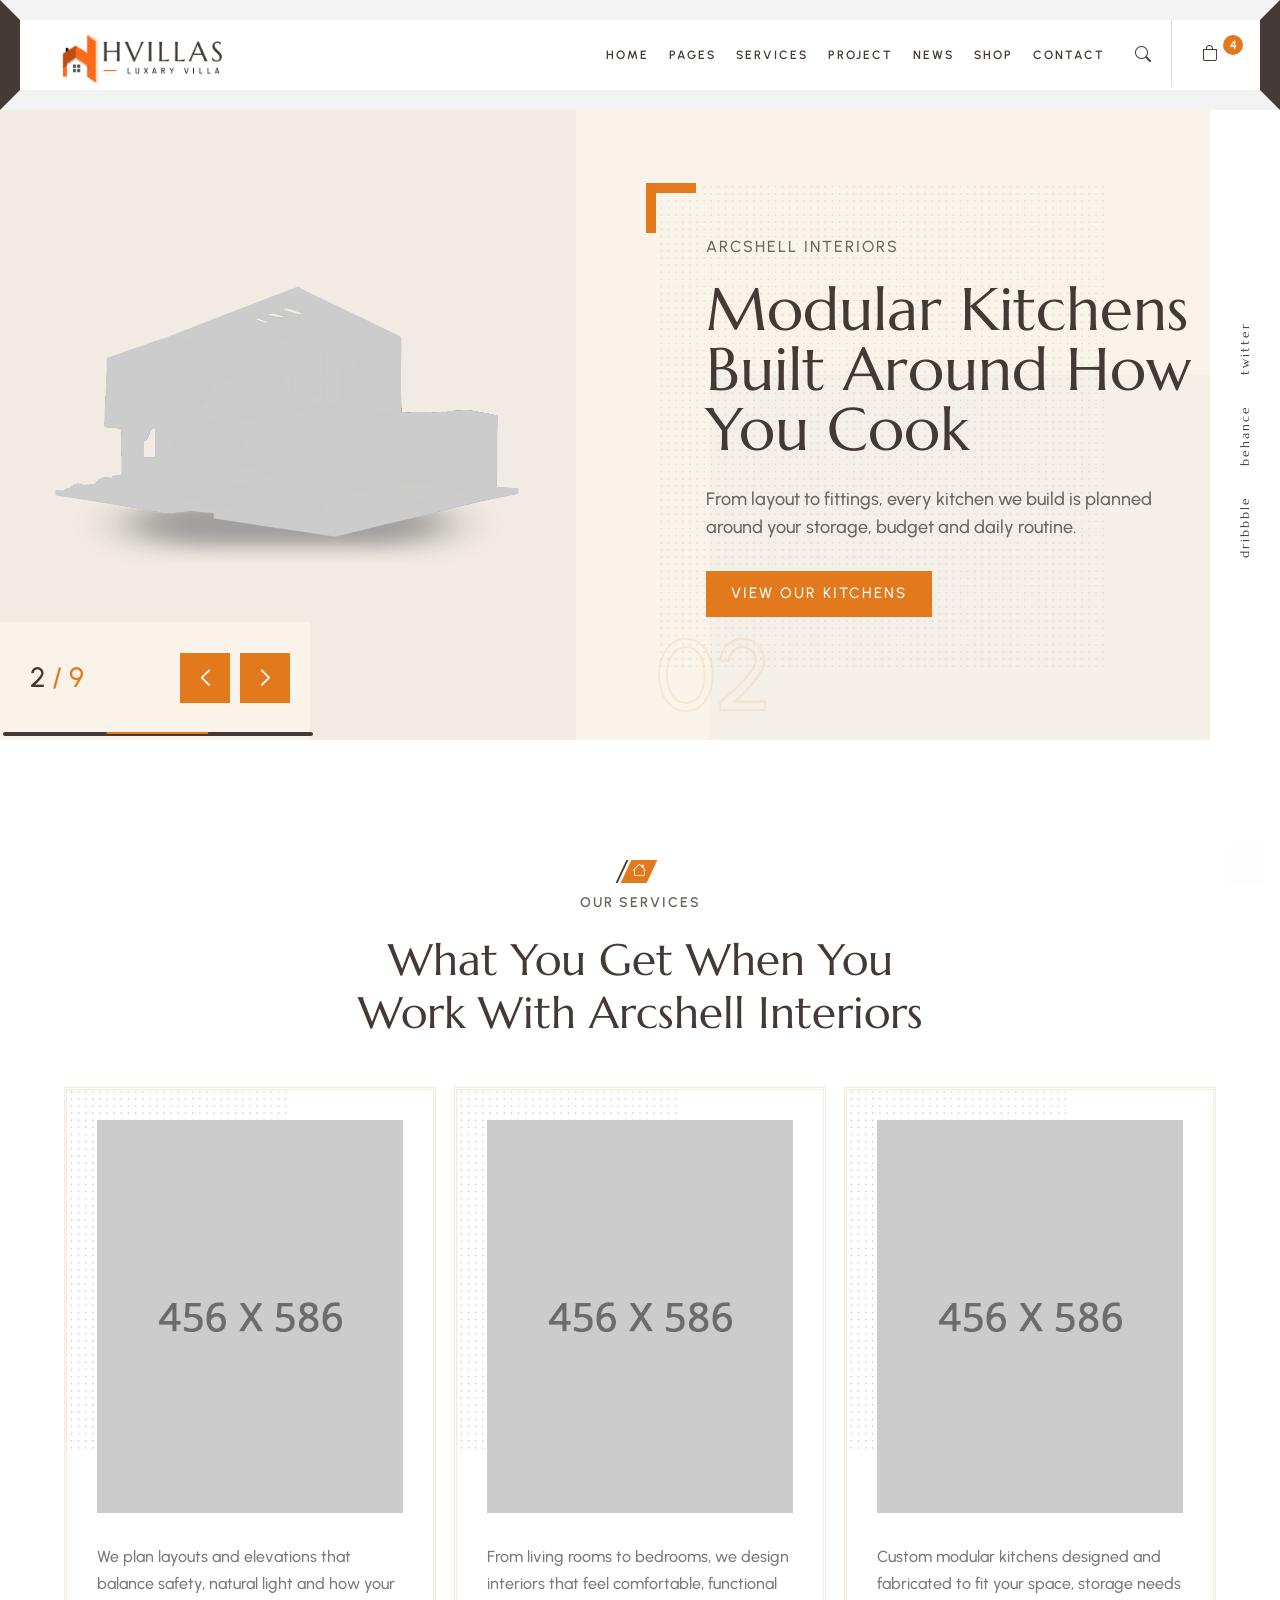
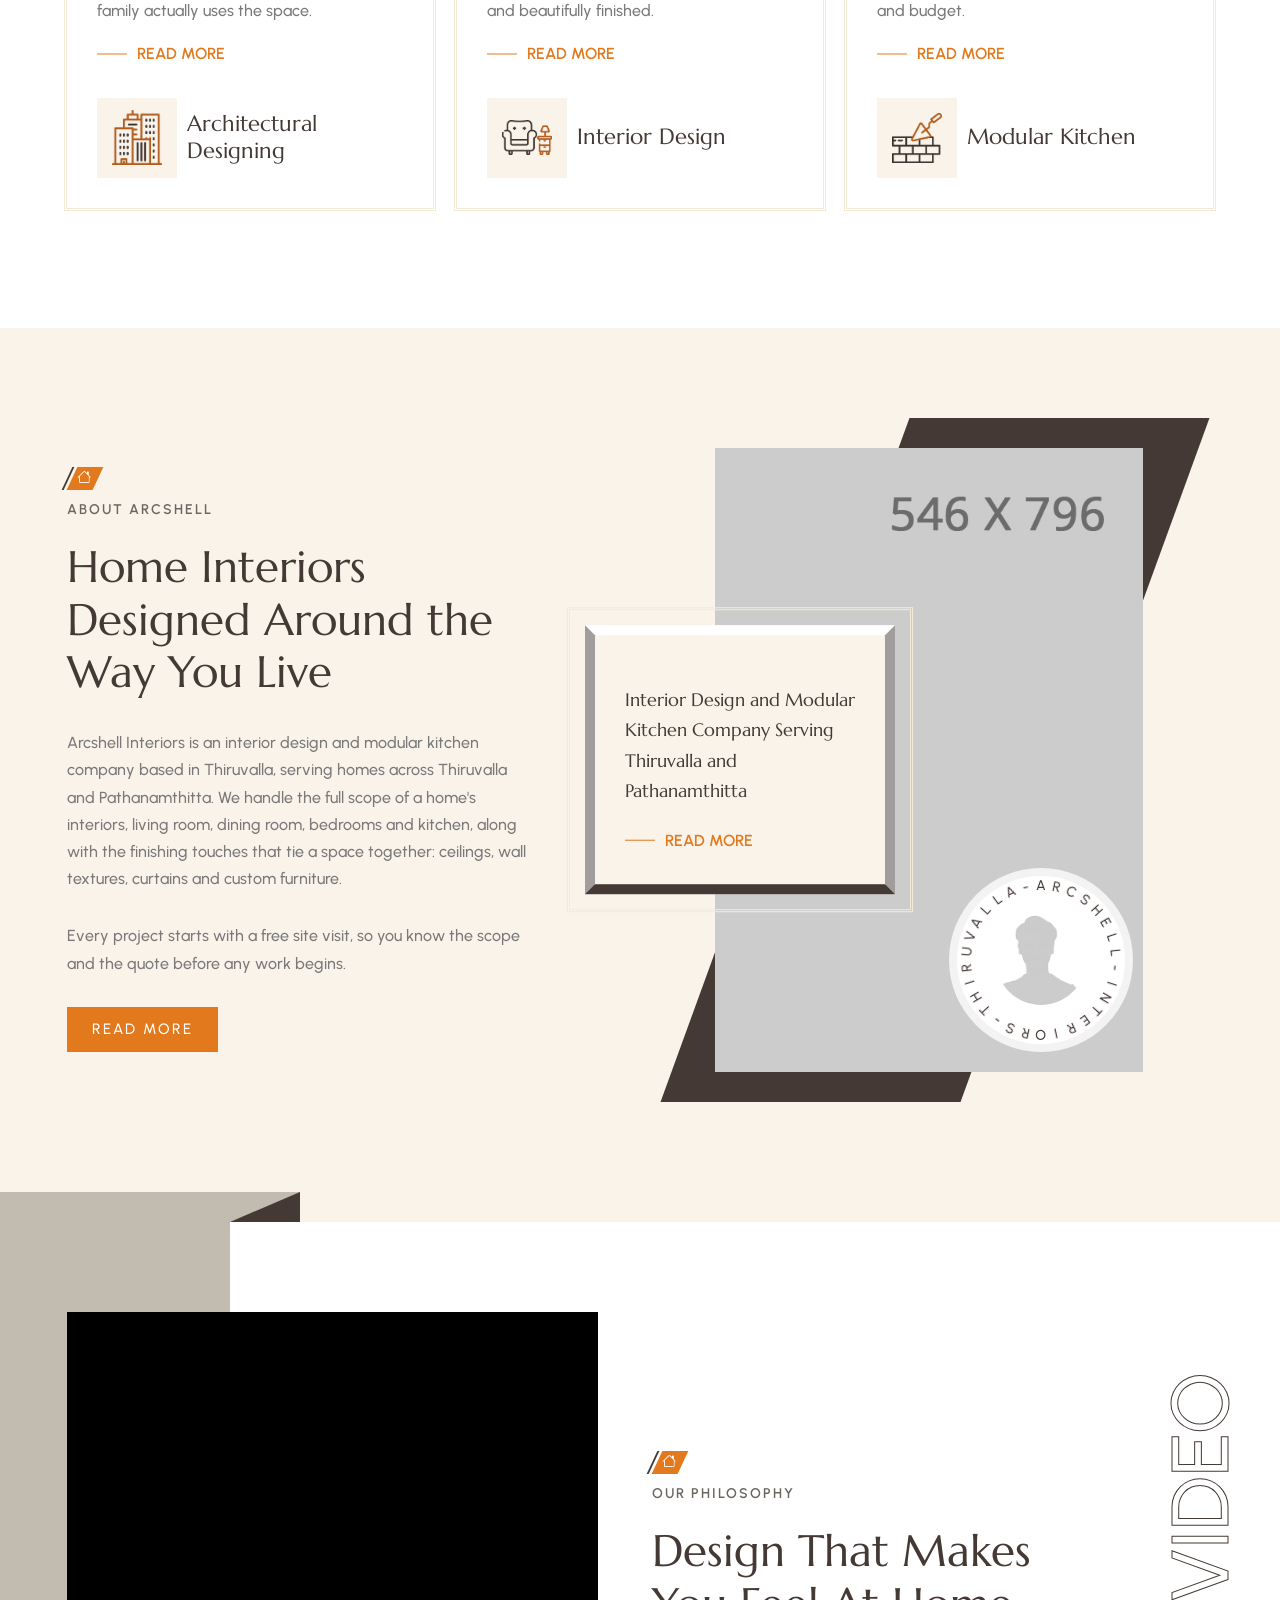
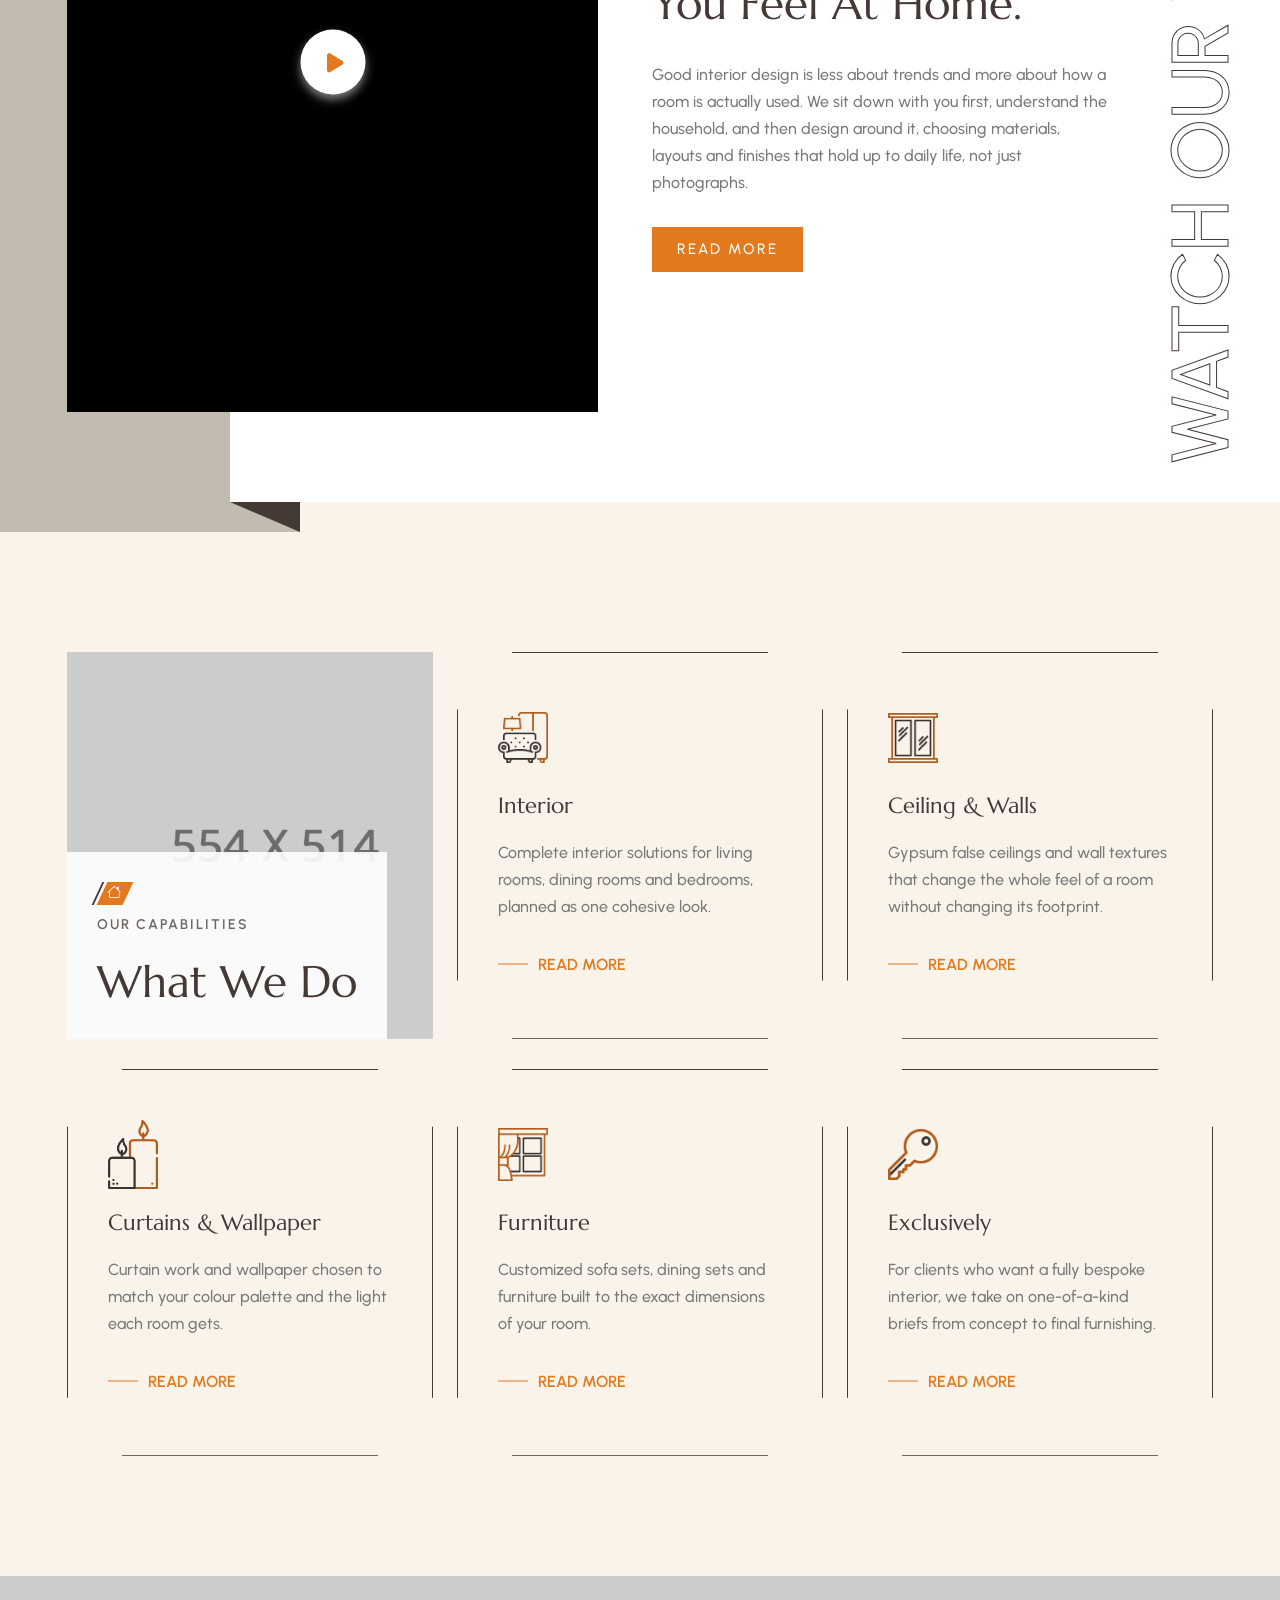
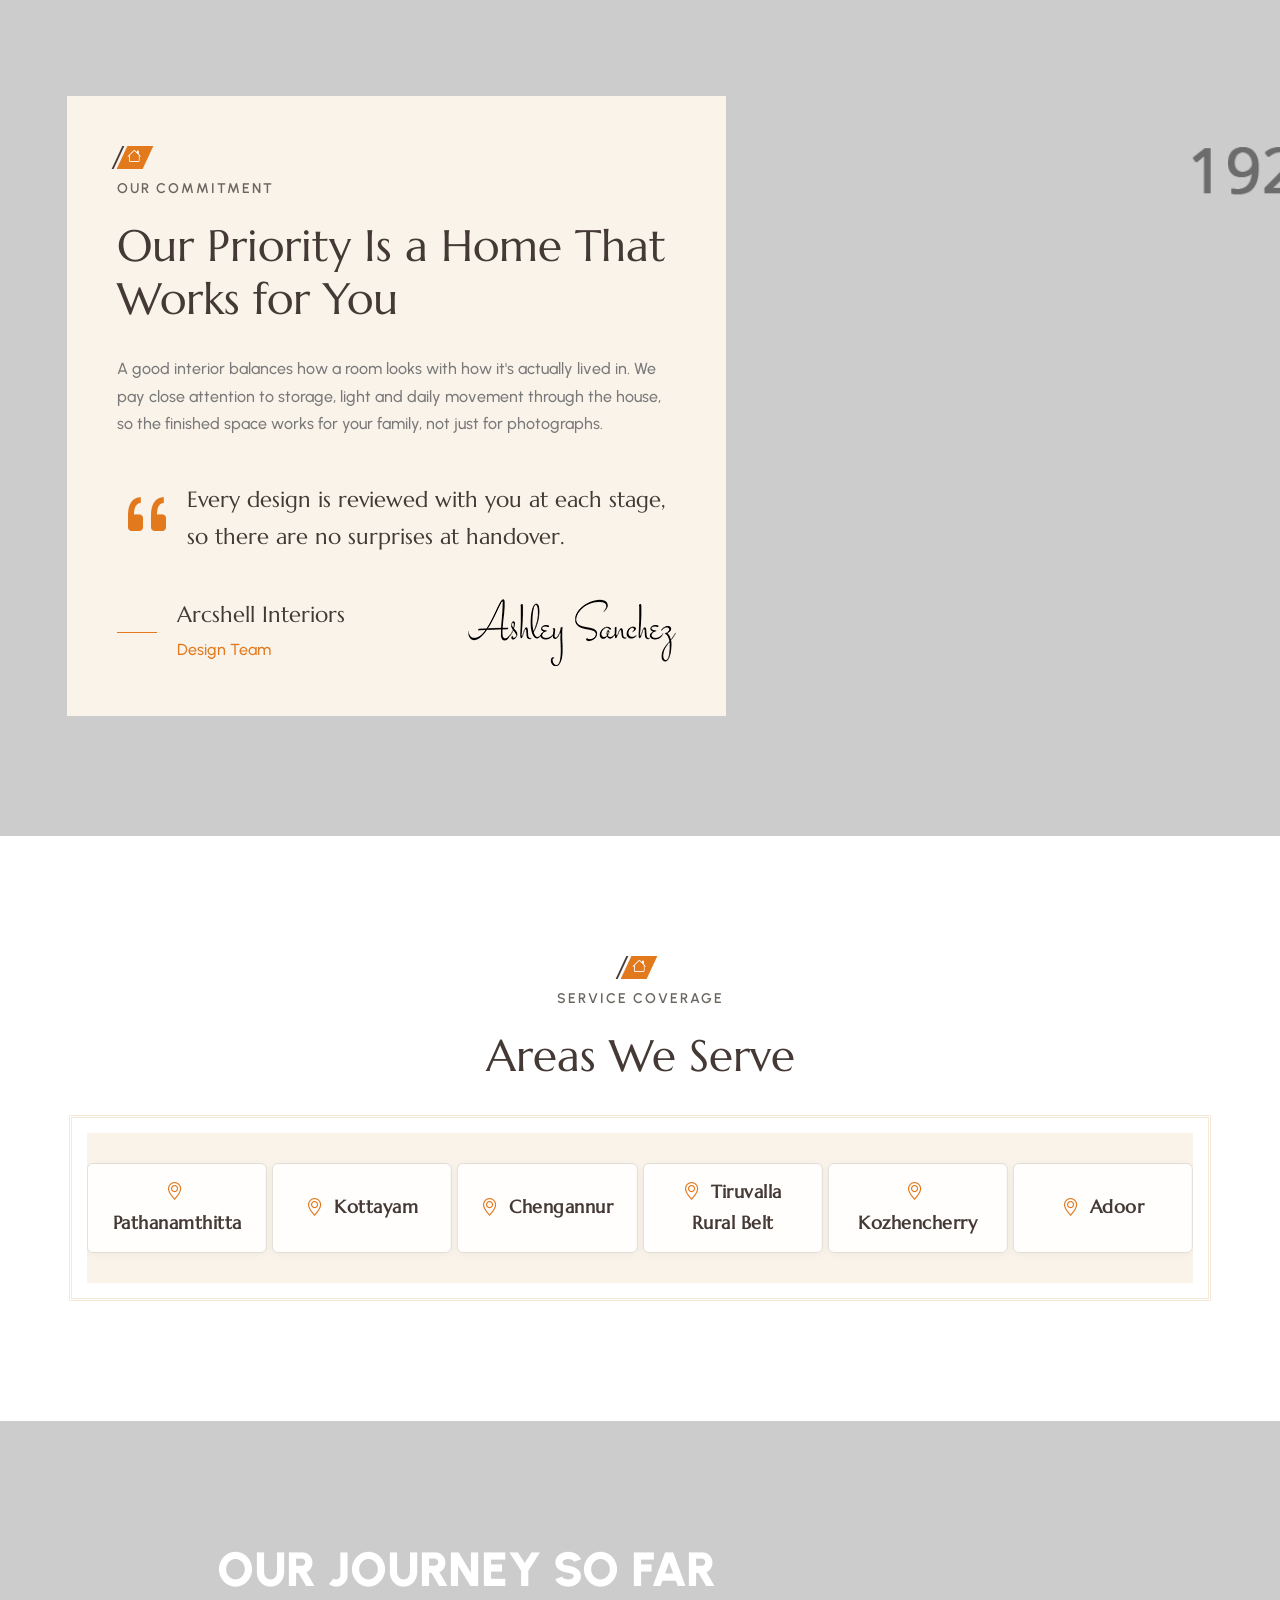
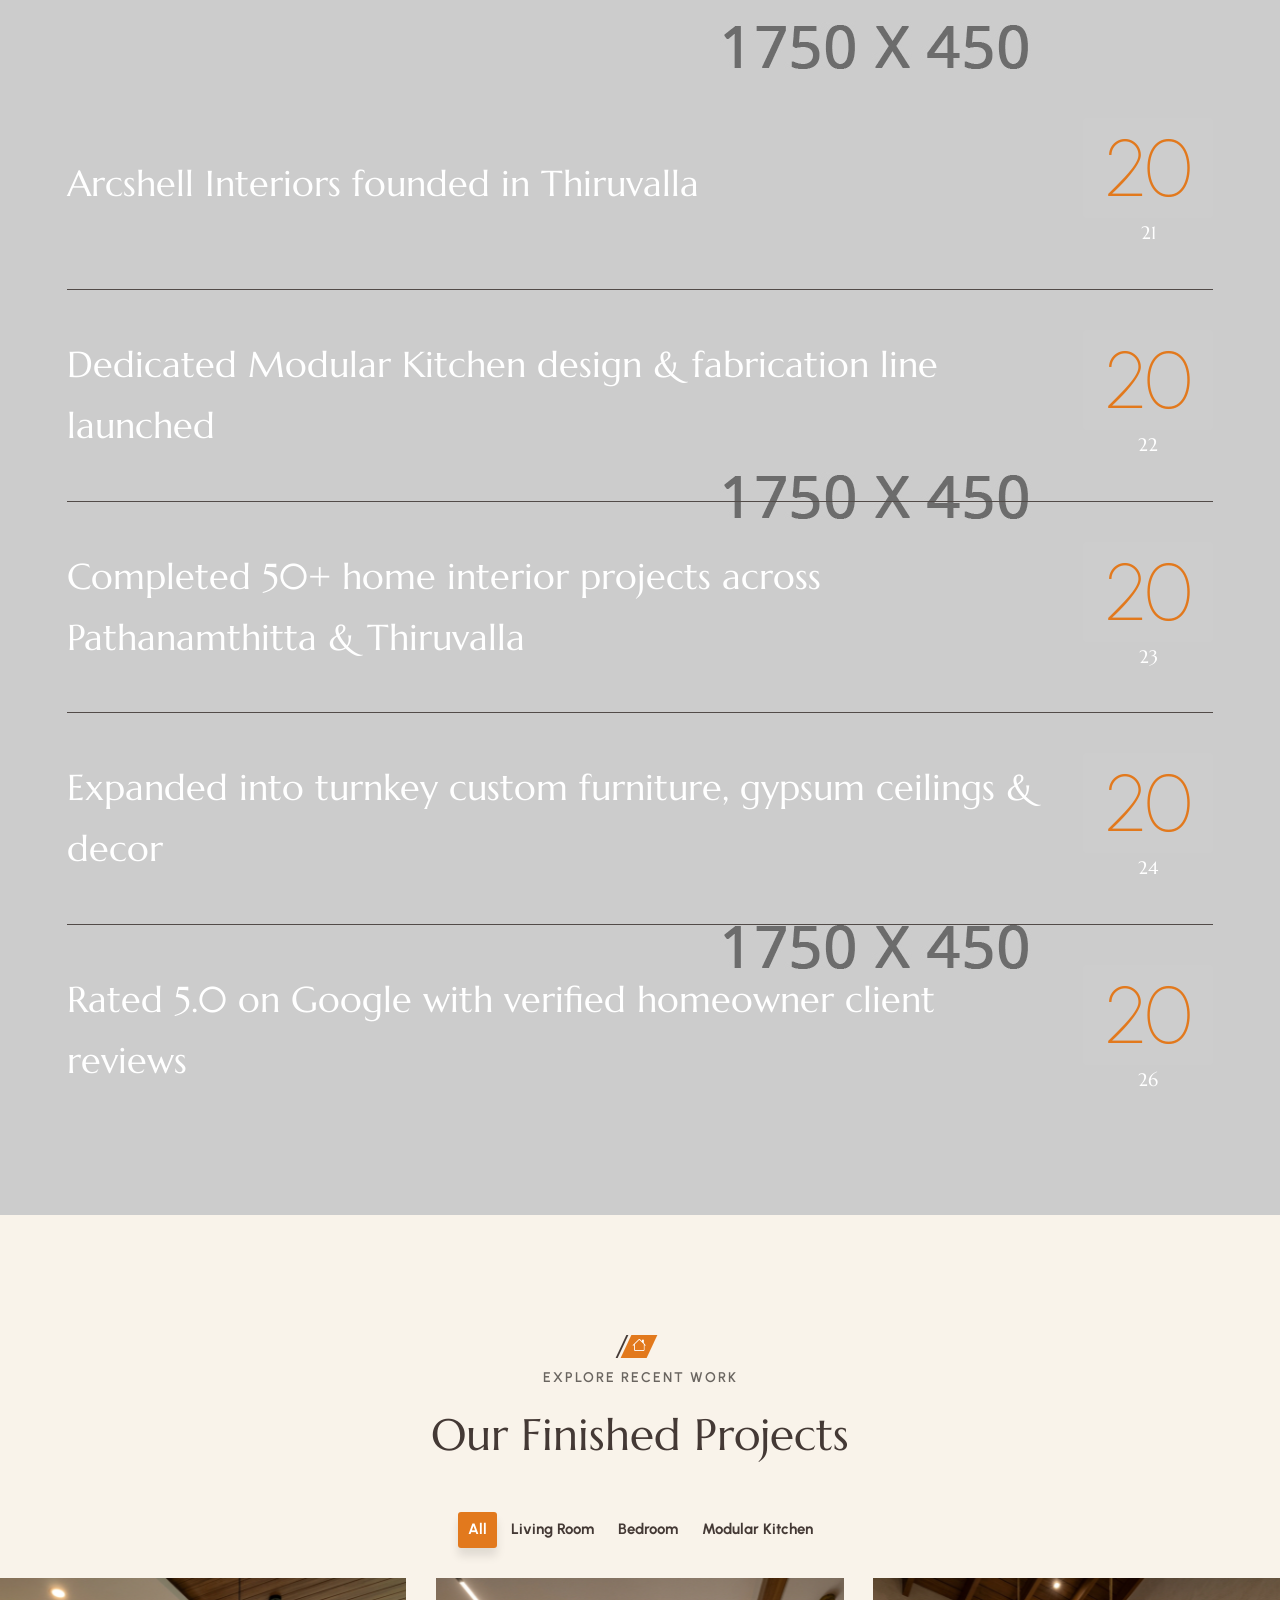
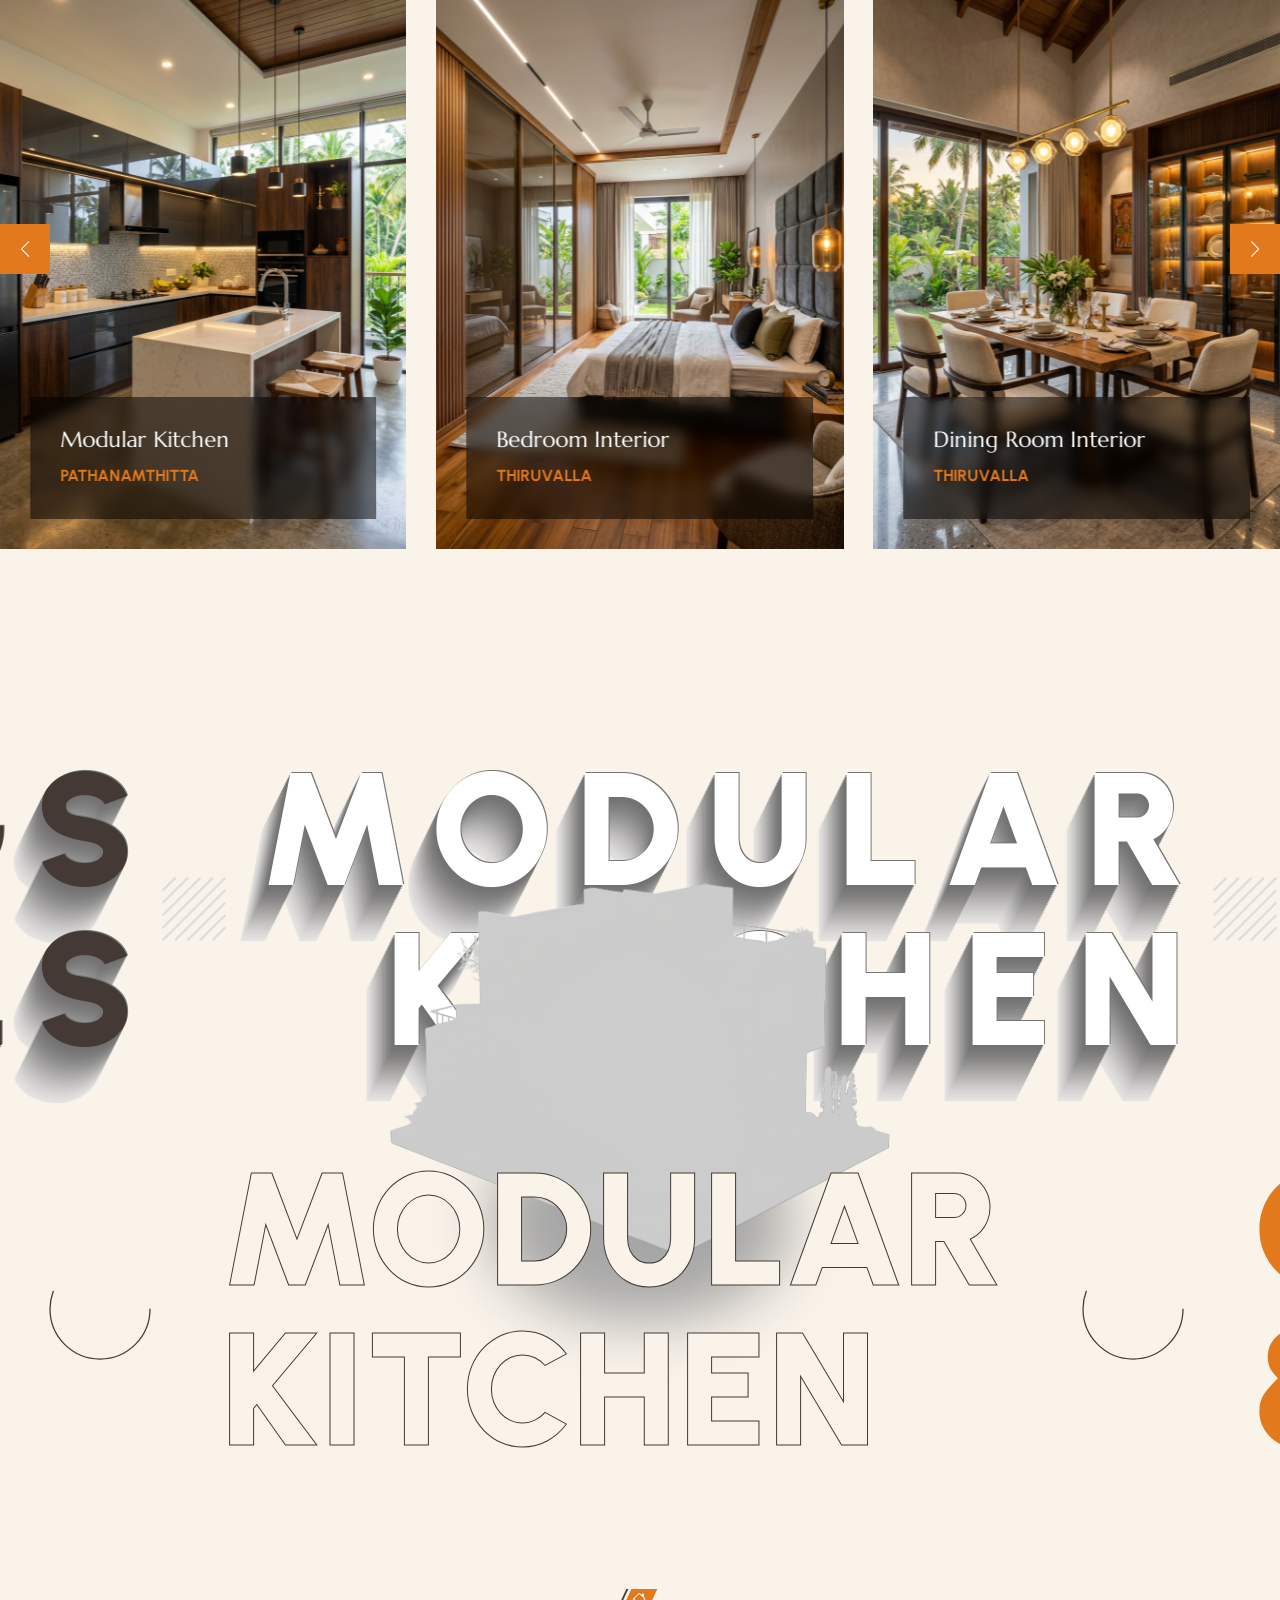
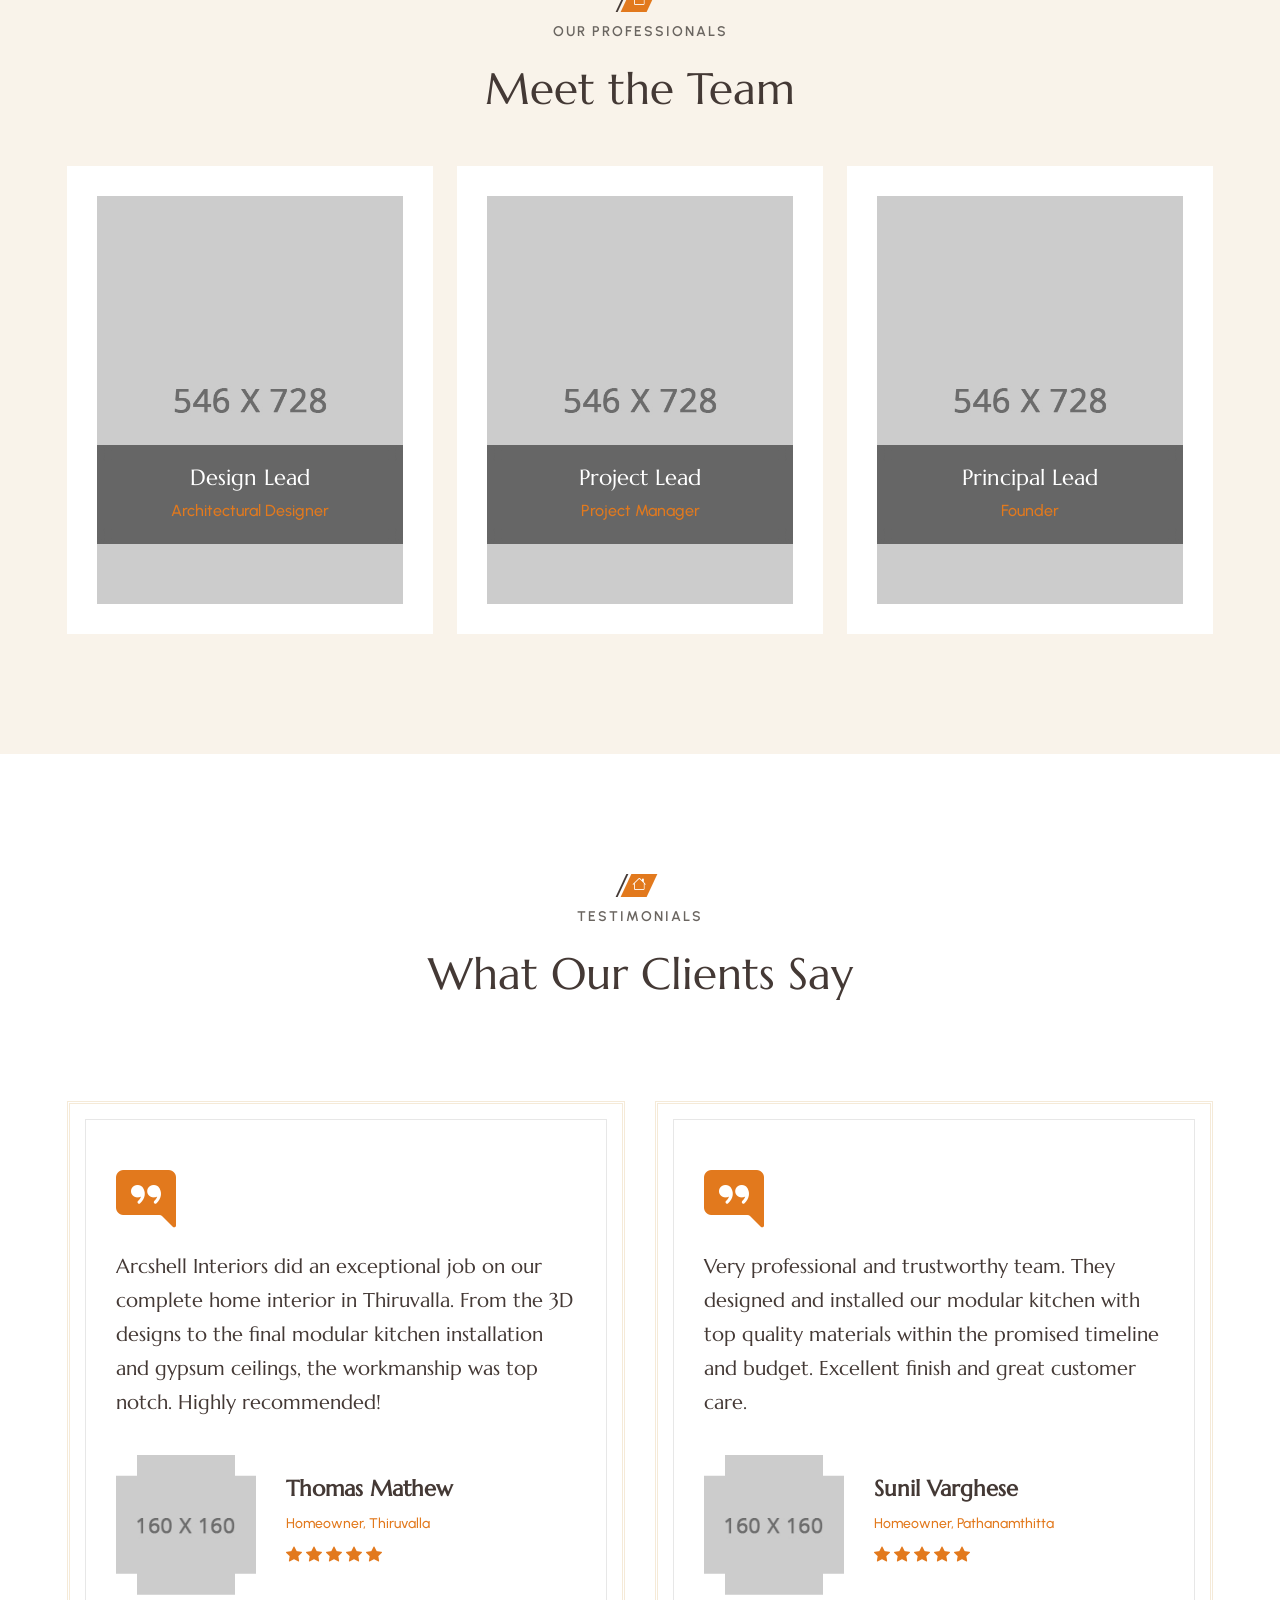
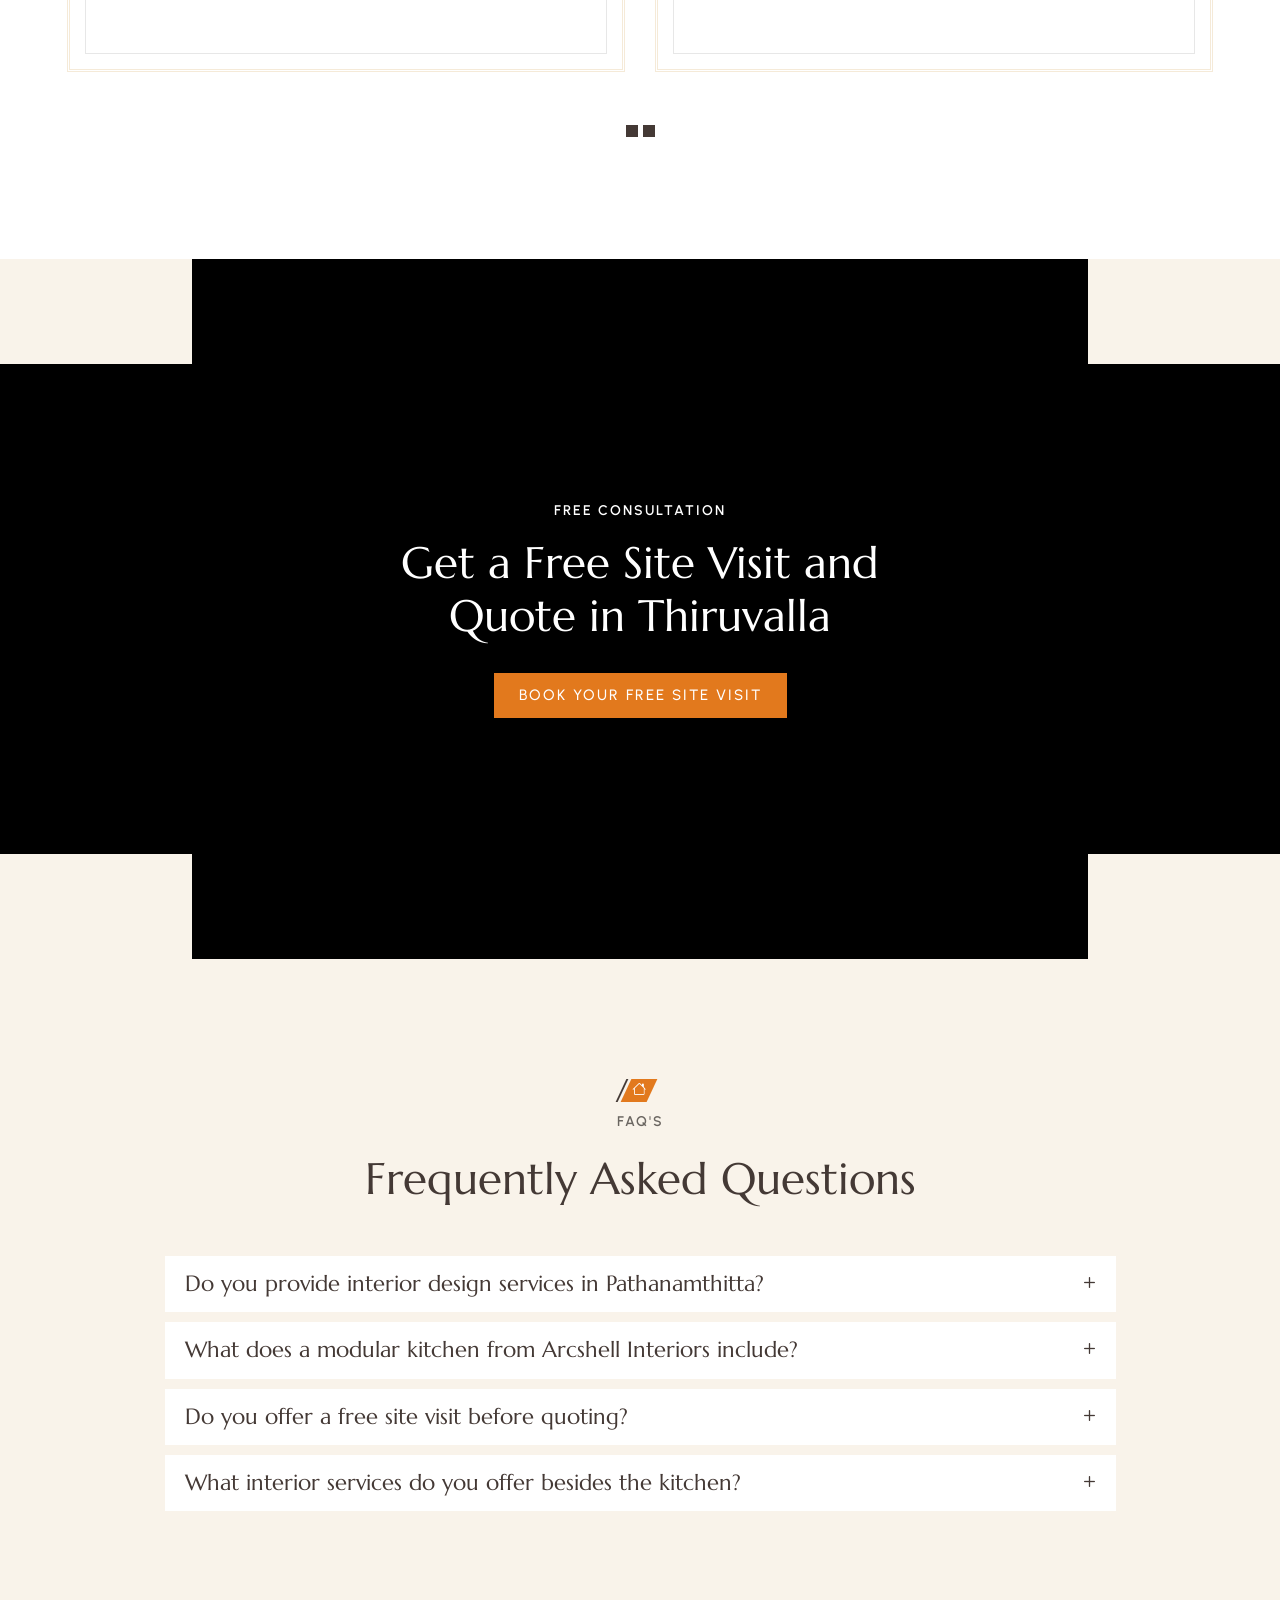
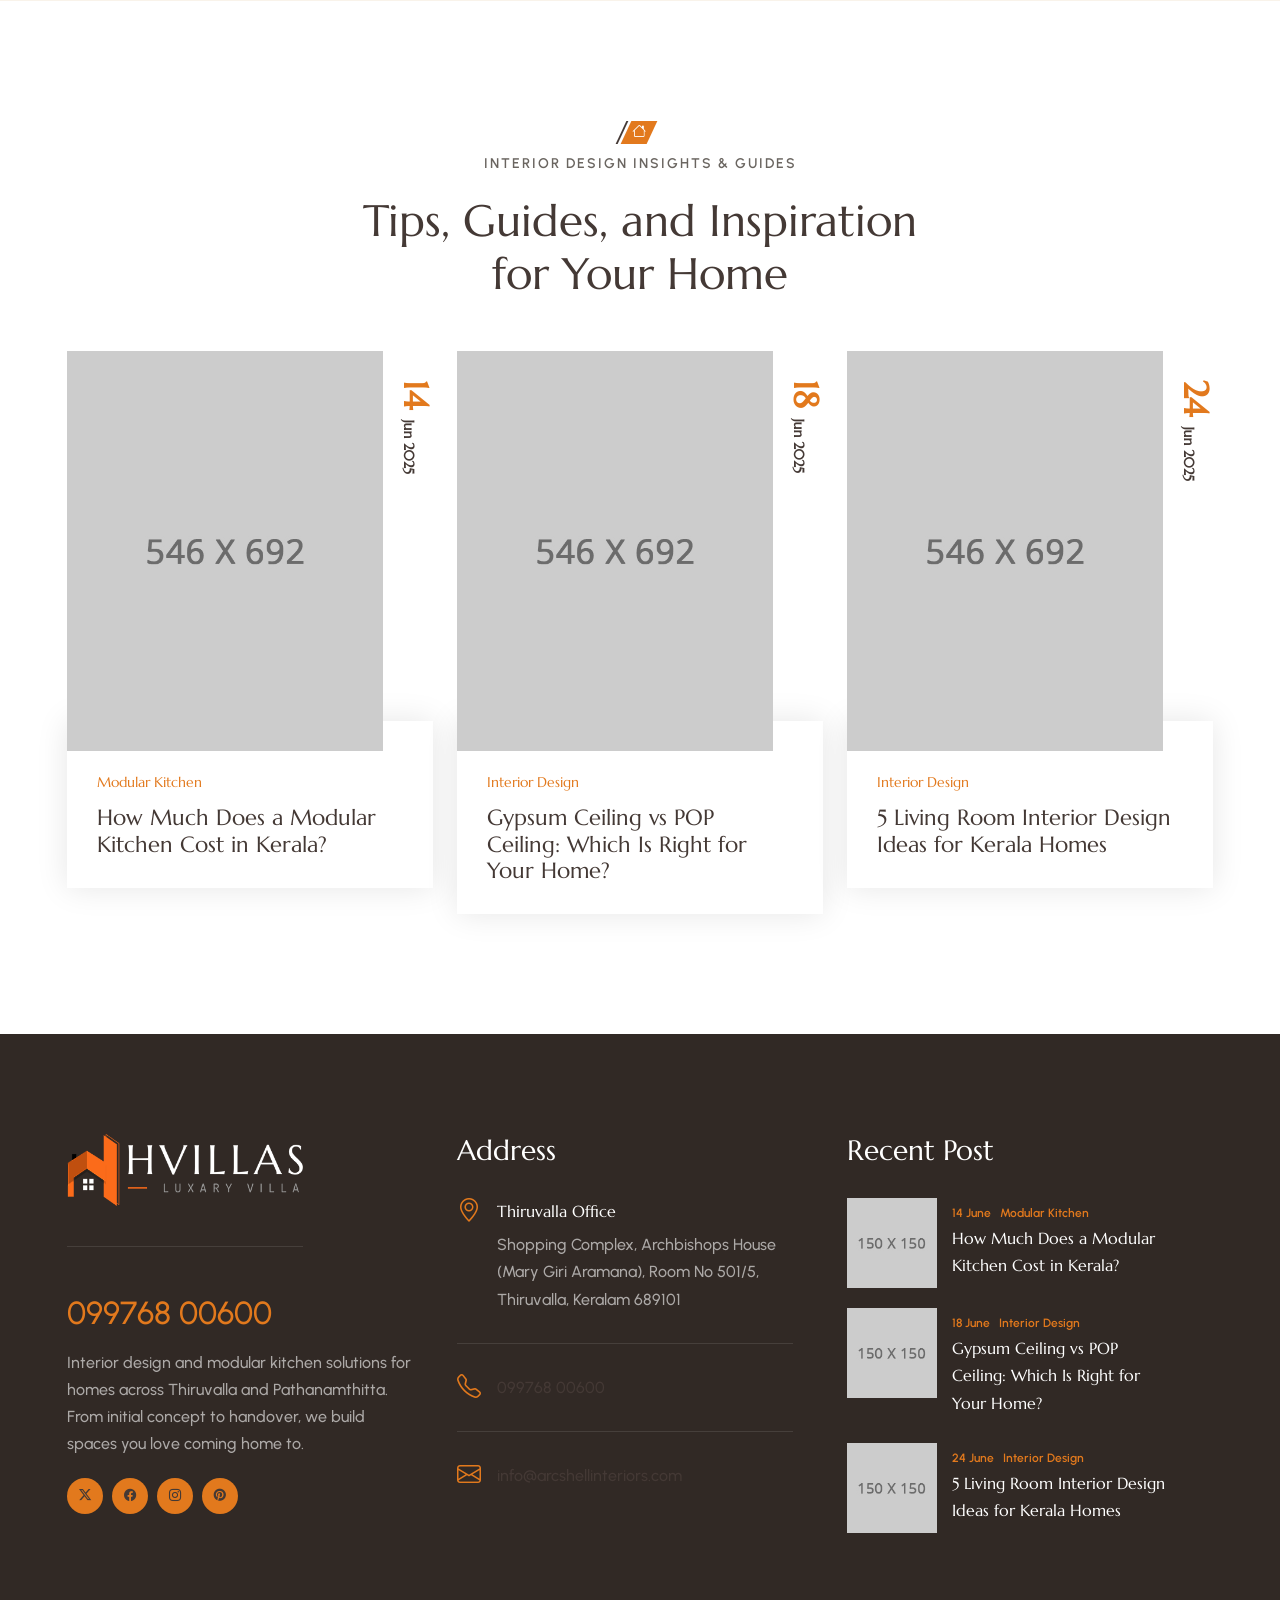
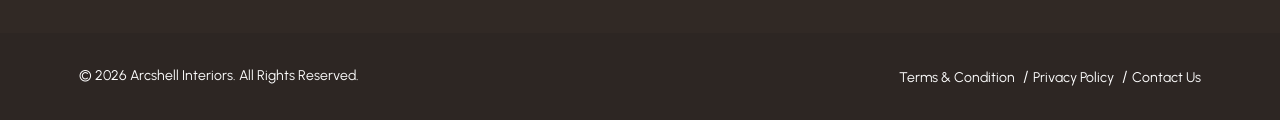
==== index.html @ 263d9e7e "initial commit" ====
<!DOCTYPE html>
<html lang="en">

<head>

	<!-- META -->
    <meta charset="utf-8">
    <meta http-equiv="X-UA-Compatible" content="IE=edge">
    <meta name="keywords" content="interior designers in Thiruvalla, home interior design Thiruvalla, interior decorators near me, best interior design company in Kerala, interior design and modular kitchen Kerala, interior designers in Pathanamthitta, interior design company Pathanamthitta district, home interior designers near Pathanamthitta">
    <meta name="author" content="Arcshell Interiors">
    <meta name="robots" content="index, follow">    
    <meta name="description" content="Arcshell Interiors designs complete interiors and modular kitchens for homes across Thiruvalla and Pathanamthitta. Get a free site visit and quote today.">
    <link rel="canonical" href="https://arcshellinteriors.com/">
    
    <!-- OPEN GRAPH META -->
    <meta property="og:type" content="website">
    <meta property="og:title" content="Arcshell Interiors: Interior Design &amp; Modular Kitchen, Thiruvalla">
    <meta property="og:description" content="Complete interior design and modular kitchen solutions for homes in Thiruvalla and Pathanamthitta. Free site visit and quote.">
    <meta property="og:url" content="https://arcshellinteriors.com/">
    <meta property="og:image" content="https://arcshellinteriors.com/images/logo.png">

    <!-- FAVICONS ICON -->
    <link rel="icon" href="images/favicon.ico" type="image/x-icon">
    <link rel="shortcut icon" type="image/x-icon" href="images/favicon.png">
    
    <!-- PAGE TITLE HERE -->
    <title>Interior Designers in Thiruvalla | Arcshell Interiors</title>
    
    <!-- MOBILE SPECIFIC -->
    <meta name="viewport" content="width=device-width, initial-scale=1">

    <link rel="stylesheet"  href="css/bootstrap.min.css"><!-- BOOTSTRAP STYLE SHEET -->
    <link rel="stylesheet"  href="css/font-awesome.min.css"><!-- FONTAWESOME STYLE SHEET -->
    <link rel="stylesheet"  href="css/owl.carousel.min.css"><!-- OWL CAROUSEL STYLE SHEET -->
    <link rel="stylesheet"  href="css/magnific-popup.min.css"><!-- MAGNIFIC POPUP STYLE SHEET -->
    <link rel="stylesheet"  href="css/swiper-bundle.min.css"><!-- Link Swiper's CSS -->  
    <link rel="stylesheet"  href="css/style.css"><!-- MAIN STYLE SHEET -->
    <link rel="stylesheet"  href="css/bootstrap-icons.css"><!-- BOOTSTRAP ICON STYLE SHEET -->
    <link rel="stylesheet"  href="css/lc_lightbox.css"><!-- Lc light box popup -->     
    <link rel="stylesheet"  href="css/bootstrap-slider.min.css"><!-- Price Range Slider -->

    <!-- SCHEMA MARKUP -->
    <!-- 4.1 LocalBusiness / Service Schema -->
    <script type="application/ld+json">
    {
      "@context": "https://schema.org",
      "@type": "HomeAndConstructionBusiness",
      "name": "Arcshell Interiors",
      "image": "https://arcshellinteriors.com/images/logo.png",
      "url": "https://arcshellinteriors.com/",
      "telephone": "+91-9976800600",
      "priceRange": "$$",
      "address": {
        "@type": "PostalAddress",
        "streetAddress": "Shopping Complex, Archbishops House (Mary Giri Aramana), Room No 501/5",
        "addressLocality": "Thiruvalla",
        "addressRegion": "Kerala",
        "postalCode": "689101",
        "addressCountry": "IN"
      },
      "areaServed": [
        { "@type": "City", "name": "Thiruvalla" },
        { "@type": "AdministrativeArea", "name": "Pathanamthitta" }
      ],
      "aggregateRating": {
        "@type": "AggregateRating",
        "ratingValue": "5.0",
        "reviewCount": "3"
      },
      "makesOffer": [
        {
          "@type": "Offer",
          "itemOffered": {
            "@type": "Service",
            "name": "Interior Design",
            "areaServed": ["Thiruvalla", "Pathanamthitta"],
            "description": "Complete interior design for living rooms, dining rooms and bedrooms."
          }
        },
        {
          "@type": "Offer",
          "itemOffered": {
            "@type": "Service",
            "name": "Modular Kitchen",
            "areaServed": ["Thiruvalla", "Pathanamthitta"],
            "description": "Custom modular kitchen design, fabrication and installation."
          }
        },
        {
          "@type": "Offer",
          "itemOffered": {
            "@type": "Service",
            "name": "Architectural Designing",
            "areaServed": ["Thiruvalla", "Pathanamthitta"]
          }
        }
      ]
    }
    </script>

    <!-- 4.2 FAQPage Schema -->
    <script type="application/ld+json">
    {
      "@context": "https://schema.org",
      "@type": "FAQPage",
      "mainEntity": [
        {
          "@type": "Question",
          "name": "Do you provide interior design services in Pathanamthitta?",
          "acceptedAnswer": {
            "@type": "Answer",
            "text": "Yes. Arcshell Interiors serves both Thiruvalla and Pathanamthitta district. We design living rooms, bedrooms, dining rooms and modular kitchens for homes across the area."
          }
        },
        {
          "@type": "Question",
          "name": "What does a modular kitchen from Arcshell Interiors include?",
          "acceptedAnswer": {
            "@type": "Answer",
            "text": "A modular kitchen from us includes design, cabinetry, countertops and fittings, fabricated to your kitchen's exact measurements. We handle everything from planning to installation."
          }
        },
        {
          "@type": "Question",
          "name": "Do you offer a free site visit before quoting?",
          "acceptedAnswer": {
            "@type": "Answer",
            "text": "Yes. Every project starts with a free site visit, so we can understand the space and give you an accurate quote before any work begins."
          }
        },
        {
          "@type": "Question",
          "name": "What interior services do you offer besides the kitchen?",
          "acceptedAnswer": {
            "@type": "Answer",
            "text": "Beyond modular kitchens, we handle living room, dining room and bedroom interiors, along with gypsum ceilings, wall textures, wallpaper, curtain work and customized furniture."
          }
        }
      ]
    }
    </script>

    <!-- 4.3 BreadcrumbList Schema -->
    <script type="application/ld+json">
    {
      "@context": "https://schema.org",
      "@type": "BreadcrumbList",
      "itemListElement": [
        {
          "@type": "ListItem",
          "position": 1,
          "name": "Home",
          "item": "https://arcshellinteriors.com/"
        }
      ]
    }
    </script>

</head>

<body>
<!-- LOADING AREA START ===== -->
<div class="loading-area">
    <div class="loading-box"></div>
    <div class="loading-pic">
        <div class="loader"></div>
    </div>
</div>
<!-- LOADING AREA  END ====== -->

<!-- Curser Pointer -->
<div class="cursor"></div>
<div class="cursor2"></div>

	<div class="page-wraper">
     
        <!-- HEADER START -->
        <header class="sticky-header site-header header-style-2 mobile-sider-drawer-menu">
            <div class="main-bar-wraper  navbar-expand-lg">
                <div class="main-bar">  
                                    
                    <div class="container-fluid clearfix"> 
                
                        <div class="logo-header">
                            <div class="logo-header-inner logo-header-one">
                                <a href="index.html">
                                <img src="images/logo-light.png" alt="Arcshell Interiors">
                                </a>
                            </div>
                        </div>  


                        <ul class="company-site-info">
                            <li><i class="bi bi-phone"></i><span><a href="tel:+919976800600" style="color: inherit;">099768 00600</a></span></li>
                            <li><i class="bi bi-envelope"></i><span>info@arcshellinteriors.com</span></li>
                        </ul>

                        
                        <!-- NAV Toggle Button -->
                        <button id="mobile-side-drawer" data-target=".header-nav" data-toggle="collapse" type="button" class="navbar-toggler collapsed">
                            <span class="sr-only">Toggle navigation</span>
                            <span class="icon-bar icon-bar-first"></span>
                            <span class="icon-bar icon-bar-two"></span>
                            <span class="icon-bar icon-bar-three"></span>
                        </button> 

                        <!-- MAIN Vav -->
                        <div class="nav-animation header-nav navbar-collapse collapse d-flex justify-content-end">
                    
                            <ul class=" nav navbar-nav">
                                <li class="has-child"><a href="javascript:;">Home</a>
                                    <ul class="sub-menu">
                                        <li><a href="index.html">Home 1</a></li>
                                        <li><a href="index-2.html">Home 2</a></li>
                                        
                                    </ul>
                                </li>


                                <li class="has-child">
                                    <a href="javascript:;">Pages</a>
                                    <ul class="sub-menu">

                                        <li><a href="javascript:;">About</a>
                                            <ul class="sub-menu">
                                                <li><a href="about-1.html">About us 1</a></li>
                                                <li><a href="about-2.html">About us 2</a></li>
                                            </ul>
                                        </li>

                                        <li><a href="javascript:;">Team</a>
                                            <ul class="sub-menu">
                                                <li><a href="our-team.html">Team</a></li>
                                                <li><a href="our-team-detail.html">Team Detail</a></li>
                                            </ul>
                                        </li>

                                        <li><a href="faq.html">Faq</a></li>
                                        <li><a href="pricing.html">Pricing</a></li>
                                        <li><a href="error-404.html">Error-404</a></li>
                                                                                        
                                    </ul>                                
                                </li>

                                <li class="has-child"><a href="javascript:;">Services</a>
                                    <ul class="sub-menu">
                                        <li><a href="services.html">Services 1</a></li>
                                        <li><a href="services-2.html">Services 2</a></li>
                                        <li><a href="service-detail.html">Services Detail</a></li>
                                    </ul>                                                                 
                                </li>
                        
                                <li class="has-child"><a href="javascript:;">Project</a>
                                    <ul class="sub-menu">
                                        <li><a href="project-1.html">Projects 1</a></li>                                        
                                        <li><a href="project-2.html">Projects 2</a></li>
                                        <li><a href="project-single.html">Projects Single</a></li>                                        
                                    </ul>                                
                                </li>

                                
                        
                                <li class="has-child"><a href="javascript:;">News</a>
                                    <ul class="sub-menu">
                                        <li><a href="blog-grid.html">Blog Grid</a></li>                                        
                                        <li><a href="blog-list.html">Blog List</a></li>
                                        <li><a href="blog-masonry.html">Blog Masonry</a></li>
                                        <li><a href="blog-single.html">Blog Single</a></li>
                                    </ul>                                
                                </li>
                                <li class="has-child"><a href="javascript:;">Shop</a>
                                    <ul class="sub-menu">
                                        <li><a href="shop.html">Shop</a></li>                                        
                                        <li><a href="shop-detail.html">Shop Detail</a></li>
                                    </ul>                                
                                </li>                                                                
                                <li><a href="contact.html">Contact</a></li>  
                        
                            </ul>

                        </div>
                        
                        <!-- Header Right Section-->
                        <div class="extra-nav header-1-nav">
                            <div class="extra-cell one">
                                <div class="header-search">
                                    <a href="#search" class="header-search-icon"><i class="bi bi-search"></i></a>
                                </div>                                
                            </div>
                            <div class="extra-cell two h-cart-block">
                                <a href="javascript:;" class="wt-cart cart-btn navSidebar-button" title="Your Cart">
                                    <span class="link-inner">
                                        <span class="woo-cart-total"> </span>
                                        <span class="woo-cart-count">
                                            <i class="bi bi-bag"></i>
                                            <span class="shopping-bag wcmenucart-count ">4</span>
                                        </span>
                                    </span>
                                </a>
                            </div>
                        </div>

                        
                        
                        
                        <!-- SITE Search -->
                        <div id="search"> 
                            <span class="close-btn">X</span>
                            <form role="search" id="searchform" action="/search" method="get" class="radius-xl">
                                <div class="input-group">
                                    <input class="form-control" value="" name="q" type="search" placeholder="Search...">
                                    <span class="input-group-append">
                                        <button type="button" class="search-btn">
                                            <i class="bi bi-search"></i>
                                        </button>
                                    </span>
                                </div> 
                            </form>
                        </div> 

                    </div>    
                
                </div>
            </div>
            <!-- Sidebar popup Item -->
            <div class="xs-sidebar-group info-group">
                <div class="xs-overlay xs-bg-black"></div>
                <div class="xs-sidebar-widget">

                    <div class="sidebar-widget-container">
                        <div class="widget-heading">
                            <a href="#" class="close-side-widget">
                                <i class="bi bi-x-square-fill"></i>
                            </a>
                        </div>

                        <div class="sidebar-textwidget">

                            <!-- Sidebar Info Content -->
                            <div class="sidebar-info-contents">
                                <div class="content-inner">
                                    <div class="content-box">

                                        <div class="cart-dropdown-item-wraper">
                                            <div class="nav-cart-content">
                                                
                                                <div class="nav-cart-items">
                                                    <div class="nav-cart-item">
                                                        <div class="nav-cart-item-image">
                                                            <a href="shop-detail.html"><img src="images/cart/pic-1.jpg" alt="p-1"></a>
                                                        </div>
                                                        <div class="nav-cart-item-desc">
                                                            <span class="nav-cart-item-price"><strong>2</strong> x $ 19.99</span>
                                                            <a href="shop-detail.html">Potted plants with shelf and chair</a>
                                                            <a href="shop-detail.html" class="nav-cart-item-quantity radius-sm">x</a>
                                                        </div>
                                                    </div>
                                                    <div class="nav-cart-item">
                                                        <div class="nav-cart-item-image">
                                                            <a href="shop-detail.html"><img src="images/cart/pic-2.jpg" alt="p-2"></a>
                                                        </div>
                                                        <div class="nav-cart-item-desc">
                                                            <span class="nav-cart-item-price"><strong>1</strong> x $ 24.99</span>
                                                            <a href="shop-detail.html">Elegant plants decoration vase</a>
                                                            <a href="shop-detail.html" class="nav-cart-item-quantity radius-sm">x</a>
                                                        </div>
                                                    </div>
                                                    <div class="nav-cart-item">
                                                        <div class="nav-cart-item-image">
                                                            <a href="shop-detail.html"><img src="images/cart/pic-3.jpg" alt="p-1"></a>
                                                        </div>
                                                        <div class="nav-cart-item-desc">
                                                            <span class="nav-cart-item-price"><strong>2</strong> x $ 19.99</span>
                                                            <a href="shop-detail.html">Round plants decoration vase</a>
                                                            <a href="shop-detail.html" class="nav-cart-item-quantity radius-sm">x</a>
                                                        </div>
                                                    </div>
                                                    <div class="nav-cart-item">
                                                        <div class="nav-cart-item-image">
                                                            <a href="shop-detail.html"><img src="images/cart/pic-4.jpg" alt="p-2"></a>
                                                        </div>
                                                        <div class="nav-cart-item-desc">
                                                            <span class="nav-cart-item-price"><strong>1</strong> x $ 24.99</span>
                                                            <a href="shop-detail.html">Plant pot on stairs interior design</a>
                                                            <a href="shop-detail.html" class="nav-cart-item-quantity radius-sm">x</a>
                                                        </div>
                                                    </div>
                                                </div>

                                                <div class="nav-cart-title p-tb10 p-lr15 d-flex">
                                                    <h4  class="m-a0">Subtotal:</h4>
                                                    <h5 class="m-a0">$67.97</h5>
                                                </div>

                                                <div class="nav-cart-action d-flex justify-content-start">
                                                    <a href="shop-detail.html" class="site-button">View Cart</a>
                                                    <a href="shop-detail.html" class="site-button-secondry" >Checkout </a>
                                                </div>

                                            </div>
                                        </div> 
                                        
                                    </div>
                                </div>
                            </div>

                        </div>

                    </div>
                </div>
            </div>
            <!--End Sidebar popup Item -->
        </header>
        <!-- HEADER END -->
    
        <!-- CONTENT START -->
        <div class="page-content">

            <!-- Swiper -->
            <div class="twm-slider1-wrap slider-circle-pic-wrap">

                <div class="slider2-left-sidebar">
                    <div class="slider2-left-sidebar-position">
                        <div class="slider2-l-social">
                            <ul class="social2-icons">
                                <li><a class="bg-dribble-clr" href="javascript:void(0);">dribbble<i class="bi bi-dribbble"></i></a></li>
                                <li><a class="bg-behance-clr" href="javascript:void(0);">behance<i class="bi bi-behance"></i></a></li>
                                <li><a class="bg-twitter-clr" href="javascript:void(0);">twitter<i class="bi bi-twitter-x"></i></a></li>
                            </ul>
                        </div>
                    
                    </div>
                </div>


                <div class="swiper twm-slider1">
                    
                    <div class="swiper-wrapper  twm-slider1-slides">
                        <div class="swiper-slide">
                            <img src="images/main-slider/slider1/pic1.png" alt="Modern living room interior designed by Arcshell Interiors in Thiruvalla">
                        </div>
                        <div class="swiper-slide">
                            <img src="images/main-slider/slider1/pic2.png" alt="Custom modular kitchen design by Arcshell Interiors">
                        </div>
                        <div class="swiper-slide">
                            <img src="images/main-slider/slider1/pic3.png" alt="Bedroom interior with custom furniture by Arcshell Interiors">
                        </div>
                    </div>
                    <div class="controls-area">
                        <div class="swiper-pagination"></div>
                        <div class="buttons-controls">
                            <div class="swiper-button-next"></div>
                            <div class="swiper-button-prev"></div>
                        </div>
                        <div class="swiper-scrollbar"></div>
                        
                    </div>
                </div>

                <div class="swiper twm-slider1-content">

                    <div class="swiper-wrapper">
                        <div class="swiper-slide">
                            <div class="twm-slider1-content-inner">
                                <div class="twm-slider1-content-inner-detail">
                                    <span class="sm-title" data-swiper-parallax="-300">Arcshell Interiors</span>
                                    <h1 class="wt-title" data-swiper-parallax="-500" style="margin-bottom: 25px;">
                                        Interior Design and Modular Kitchen Experts in Thiruvalla
                                    </h1>
                                    <p class="slider-subtext" data-swiper-parallax="-400" style="font-size: 18px; line-height: 28px; margin-bottom: 30px; color: #6a6560;">We design living rooms, kitchens and bedrooms that feel like home, right here in Thiruvalla and Pathanamthitta.</p>
                                    <a href="contact.html" class="site-button">Get a Free Quote</a>
                                </div>
                            </div>
                            <div class="xl-title">
                                <span data-swiper-parallax="-1000">01</span>
                            </div>
                        </div>

                        <div class="swiper-slide">
                            <div class="twm-slider1-content-inner">
                                <div class="twm-slider1-content-inner-detail">
                                    <span class="sm-title" data-swiper-parallax="-300">Arcshell Interiors</span>
                                    <h2 class="wt-title" data-swiper-parallax="-500" style="margin-bottom: 25px;">
                                        Modular Kitchens Built Around How You Cook
                                    </h2>
                                    <p class="slider-subtext" data-swiper-parallax="-400" style="font-size: 18px; line-height: 28px; margin-bottom: 30px; color: #6a6560;">From layout to fittings, every kitchen we build is planned around your storage, budget and daily routine.</p>
                                    <a href="services.html" class="site-button">View Our Kitchens</a>
                                </div>
                            </div>
                            <div class="xl-title">
                                <span data-swiper-parallax="-1000">02</span>
                            </div>
                        </div>

                        <div class="swiper-slide">
                            <div class="twm-slider1-content-inner">
                                <div class="twm-slider1-content-inner-detail">
                                    <span class="sm-title" data-swiper-parallax="-300">Arcshell Interiors</span>
                                    <h2 class="wt-title" data-swiper-parallax="-500" style="margin-bottom: 25px;">
                                        From Gypsum Ceilings to Custom Furniture, We Do It All
                                    </h2>
                                    <p class="slider-subtext" data-swiper-parallax="-400" style="font-size: 18px; line-height: 28px; margin-bottom: 30px; color: #6a6560;">Ceilings, wall textures, curtains and made-to-order furniture, all handled by one team from start to finish.</p>
                                    <a href="project-1.html" class="site-button">See Our Work</a>
                                </div>
                            </div>
                            <div class="xl-title">
                                <span data-swiper-parallax="-1000">03</span>
                            </div>
                        </div>


                    </div>

                    <div class="slider-circle-pic">
                        <img src="images/main-slider/slider1/circle1.png" alt="">
                    </div>

                </div>
                
                
               
            </div>
            <!-- Swiper -->
           

            <!-- WE PROVIDE SERVICE SECTION START -->
            <div class="section-full p-t120 p-b90 twm-we-pro-service-wrap">
                <div class="container">
                    
                    <!-- TITLE START-->
                    <div class="section-head center wt-small-separator-outer">
                        <div class="wt-small-separator site-text-primary">
                            <i class="bi bi-house"></i>
                            <div>Our Services</div>
                        </div>
                        <h2 class="wt-title">What You Get When You Work With Arcshell Interiors</h2>
                    </div>
                    <!-- TITLE END--> 
                
                    <div class="section-content">
                        <div class="service-icon-box-wrap">                 
                            <div class="row justify-content-center d-flex">
                        
                                <!--Column 1-->
                                <div class="col-xl-4 col-lg-4 col-md-6 m-b30">
                                    <div class="service-icon-box-two">
                                        <div class="service-media"><img src="images/services/1.jpg" alt="Architectural Designing Arcshell Interiors"></div>
                                        <div class="service-icon-content">
                                            <p>We plan layouts and elevations that balance safety, natural light and how your family actually uses the space.</p>
                                            <a href="service-detail.html" class="site-button-link site-text-primary">Read More</a>
                                        </div>
                                        <div class="service-icon-box-bootom">
                                            <div class="service-icon"><span><img src="images/icons/skyline.png" alt="Architectural designing service icon, Arcshell Interiors"></span></div>
                                            <h3 class="wt-title"><a href="service-detail.html">Architectural Designing</a></h3>
                                        </div>
                                    </div>
                                </div>
                                <!--Column 2-->
                                <div class="col-xl-4 col-lg-4 col-md-6 m-b30">
                                    <div class="service-icon-box-two">
                                        <div class="service-media"><img src="images/services/2.jpg" alt="Interior Design Arcshell Interiors"></div>
                                        <div class="service-icon-content">
                                            <p>From living rooms to bedrooms, we design interiors that feel comfortable, functional and beautifully finished.</p>
                                            <a href="service-detail.html" class="site-button-link site-text-primary">Read More</a>
                                        </div>
                                        
                                        <div class="service-icon-box-bootom">
                                            <div class="service-icon"><span><img src="images/icons/furniture-1.png" alt="Interior design service icon, Arcshell Interiors"></span></div>
                                            <h3 class="wt-title"><a href="service-detail.html">Interior Design</a></h3>
                                        </div>
                                    </div>
                                </div>
                                <!--Column 3-->
                                <div class="col-xl-4 col-lg-4 col-md-6 m-b30">
                                    <div class="service-icon-box-two">
                                        <div class="service-media"><img src="images/services/3.jpg" alt="Modular Kitchen Arcshell Interiors"></div>
                                        <div class="service-icon-content">
                                            <p>Custom modular kitchens designed and fabricated to fit your space, storage needs and budget.</p>
                                            <a href="service-detail.html" class="site-button-link site-text-primary">Read More</a>
                                        </div>
                                        <div class="service-icon-box-bootom">
                                            <div class="service-icon"><span><img src="images/icons/brickwall.png" alt="Modular kitchen design service icon, Arcshell Interiors"></span></div>
                                            <h3 class="wt-title"><a href="service-detail.html">Modular Kitchen</a></h3>
                                        </div>
                                    </div>
                                </div>                                 
                                                
                            </div>
                        </div>
                    </div> 

                </div>
            </div>   
            <!-- WE PROVIDE SERVICE SECTION END --> 
            

            <!-- ABOUT ONE SECTION START -->
            <div class="section-full p-t120  p-b90  about-section-one-wrap">
            	<div class="about-section-one">
                    <div class="container">
                        <div class="section-content">                 
                            <div class="row">
                               <div class="col-lg-5 col-md-12 m-b30">
                                    <div class="company-exp-full-info">
                                        <!-- TITLE START-->
                                        <div class="section-head left wt-small-separator-outer">
                                            <div class="wt-small-separator site-text-primary">
                                                <i class="bi bi-house"></i>
                                                <div>About Arcshell</div>
                                            </div>
                                            <h2 class="wt-title title_split_anim">Home Interiors Designed Around the Way You Live</h2>
                                            <p>Arcshell Interiors is an interior design and modular kitchen company based in Thiruvalla, serving homes across Thiruvalla and Pathanamthitta. We handle the full scope of a home's interiors, living room, dining room, bedrooms and kitchen, along with the finishing touches that tie a space together: ceilings, wall textures, curtains and custom furniture.
                                            </p>
                                            <p>
                                                Every project starts with a free site visit, so you know the scope and the quote before any work begins.
                                            </p>
                                        </div>
                                        <!-- TITLE END-->
                                        <a href="about-2.html" class="site-button">Read More</a> 
                                   </div>
                               </div>
                               <div class="col-lg-7 col-md-12 m-b30 company-exp-position">
                                    <div class="company-exp">
                                        <div class="company-exp-media"><img src="images/about2/l-pic.jpg" alt="Arcshell Interiors design team reviewing a home interior project in Thiruvalla"></div>
                                        <div class="company-exp-tagline">
                                            <span>Interior Design and Modular Kitchen Company Serving Thiruvalla and Pathanamthitta</span>
                                            <a href="service-detail.html" class="site-button-link site-text-primary">Read More</a>
                                        </div>
                                        <div class="circle-text1">
                                            <div class="emblem-wrap">
                                                <div class="emblem">Arcshell-Interiors-Thiruvalla-</div>
                                                <i><img src="images/in-circle-bx.png" alt="In Circle Pic"></i>
                                            </div>
                                        </div>
                                    </div>
                               </div>
                           </div>
                        </div> 
                    </div>
                </div>
            </div>   
            <!-- ABOUT ONE SECTION END -->

            <!-- VIDEO SECTION START -->
            <div class="section-full  video-section2-outer-wrap ">
            	<div class="video-section2-corner-top"></div>
                <div class="video-section2-corner-bottom"></div>
                <div class="watch-video">
                    <span class="site-text-dark">Watch Our video</span>
                </div>
                <div class="container">
                    <div class="section-content">                 
                        <div class="row justify-content-center align-items-center">
                        
                            <div class="col-lg-6 col-md-12">
                                <div class="video-section2-outer">
                                    <div class="video-section2 parallax-section">
                                        <img src="images/video-img2.jpg" alt="Arcshell Interiors home interior showcase" class="parallax-image">
                                        <a href="https://player.vimeo.com/video/845982181?color=ffffff&amp;title=0&amp;byline=0&amp;portrait=0" class="mfp-video play-now-video">
                                            <i class="icon fa fa-play"></i>
                                            <span class="ripple"></span>
                                        </a>   
                                    </div>

                                </div>
                            </div> 

                            <div class="col-lg-6 col-md-12">
                                <div class="video-section2-right">
                                    <!-- TITLE START-->
                                    <div class="section-head left wt-small-separator-outer">
                                        <div class="wt-small-separator site-text-primary">
                                            <i class="bi bi-house"></i>
                                            <div>Our Philosophy</div>
                                        </div>
                                        <h2 class="wt-title title_split_anim">Design That Makes You Feel At Home.</h2>
                                        <p>Good interior design is less about trends and more about how a room is actually used. We sit down with you first, understand the household, and then design around it, choosing materials, layouts and finishes that hold up to daily life, not just photographs.</p>
                                    </div>
                                    <!-- TITLE END-->
                                
                                    <a href="about-1.html" class="site-button ">Read More</a> 
                                </div>
                            </div>
                                                    
                        </div>
                    </div> 
                </div>
            </div>   
            <!-- VIDEO SERVICE  SECTION END --> 

            <!-- WHAT WE DO SECTION START -->
            <div class="section-full p-t120 p-b90">
                <div class="container">
                    <div class="s-section-three">
                        <div class="row d-flex justify-content-center">
                       
                            <!-- COLUMNS 1 --> 
                            <div class="col-lg-4 col-md-6  m-b30">
                                <div class="icon-box-style-three-title">
                                    <div class="icon-box-style-three-title-bg">
                                        <!-- TITLE START-->
                                        <div class="section-head left wt-small-separator-outer ">
                                            <div class="wt-small-separator site-text-primary">
                                                <i class="bi bi-house"></i>
                                                <div>Our Capabilities</div>
                                            </div>
                                            <h2 class="wt-title title_split_anim">What We Do</h2>
                                        </div>
                                        <!-- TITLE END-->
                                    </div>
                                </div>
                            </div> 

                            <!-- COLUMNS 2 --> 
                            <div class="col-lg-4 col-md-6  m-b30">
                                <div class="icon-box-style-three-wrap">
                                    <div class="icon-box-style-three">

                                        <div class="wt-icon-box-wraper">
                                            <div class="icon-lg">
                                                <span class="icon-cell site-text-primary">
                                                    <img src="images/icons/furniture-2.png" alt="Interior solutions icon"></span>
                                            </div>
                                        </div> 

                                        <div class="icon-box-three-title">
                                            <h3 class="wt-title"><a href="service-detail.html">Interior</a></h3>
                                        </div>
                                        
                                        <div class="icon-box-three-content">
                                            <p>Complete interior solutions for living rooms, dining rooms and bedrooms, planned as one cohesive look.</p>
                                            <a href="service-detail.html" class="site-button-link site-text-primary">Read More</a>
                                        </div>
                                                                                    
                                    </div>
                                </div>
                            </div> 

                            <!-- COLUMNS 3 --> 
                            <div class="col-lg-4 col-md-6  m-b30">
                                <div class="icon-box-style-three-wrap">
                                    <div class="icon-box-style-three">

                                        <div class="wt-icon-box-wraper">
                                            <div class="icon-lg">
                                                <span class="icon-cell site-text-primary"><img src="images/icons/window.png" alt="Ceiling and walls icon"></span>
                                            </div>
                                        </div> 

                                        <div class="icon-box-three-title">
                                            <h3 class="wt-title"><a href="service-detail.html">Ceiling & Walls</a></h3>
                                        </div>
                                        
                                        <div class="icon-box-three-content">
                                            <p>Gypsum false ceilings and wall textures that change the whole feel of a room without changing its footprint.</p>
                                            <a href="service-detail.html" class="site-button-link site-text-primary">Read More</a>
                                        </div>
                                                                                    
                                    </div>
                                </div>
                            </div>  
                            
                            <!-- COLUMNS 4 --> 
                            <div class="col-lg-4 col-md-6  m-b30">
                                <div class="icon-box-style-three-wrap">
                                    <div class="icon-box-style-three">

                                        <div class="wt-icon-box-wraper">
                                            <div class="icon-lg">
                                                <span class="icon-cell site-text-primary"><img src="images/icons/candles.png" alt="Curtains and wallpaper icon"></span>
                                            </div>
                                        </div> 

                                        <div class="icon-box-three-title">
                                            <h3 class="wt-title"><a href="service-detail.html">Curtains & Wallpaper</a></h3>
                                        </div>
                                        
                                        <div class="icon-box-three-content">
                                            <p>Curtain work and wallpaper chosen to match your colour palette and the light each room gets.</p>
                                            <a href="service-detail.html" class="site-button-link site-text-primary">Read More</a>
                                        </div>
                                                                                    
                                    </div>
                                </div>
                            </div>
                            
                            <!-- COLUMNS 5 --> 
                            <div class="col-lg-4 col-md-6  m-b30">
                                <div class="icon-box-style-three-wrap">
                                <div class="icon-box-style-three">

                                    <div class="wt-icon-box-wraper">
                                        <div class="icon-lg">
                                            <span class="icon-cell site-text-primary"><img src="images/icons/curtain.png" alt="Customized furniture icon"></span>
                                        </div>
                                    </div> 

                                    <div class="icon-box-three-title">
                                        <h3 class="wt-title"><a href="service-detail.html">Furniture</a></h3>
                                    </div>
                                    
                                    <div class="icon-box-three-content">
                                        <p>Customized sofa sets, dining sets and furniture built to the exact dimensions of your room.</p>
                                        <a href="service-detail.html" class="site-button-link site-text-primary">Read More</a>
                                    </div>
                                                                                
                                </div>
                                </div>
                            </div> 
                            
                            <!-- COLUMNS 6 --> 
                            <div class="col-lg-4 col-md-6  m-b30">
                                <div class="icon-box-style-three-wrap">
                                    <div class="icon-box-style-three">

                                        <div class="wt-icon-box-wraper">
                                            <div class="icon-lg">
                                                <span class="icon-cell site-text-primary"><img src="images/icons/key.png" alt="Bespoke interior design icon"></span>
                                            </div>
                                        </div> 

                                        <div class="icon-box-three-title">
                                            <h3 class="wt-title"><a href="service-detail.html">Exclusively</a></h3>
                                        </div>
                                        
                                        <div class="icon-box-three-content">
                                            <p>For clients who want a fully bespoke interior, we take on one-of-a-kind briefs from concept to final furnishing.</p>
                                            <a href="service-detail.html" class="site-button-link site-text-primary">Read More</a>
                                        </div>
                                                                                    
                                    </div>
                                </div>
                            </div>                             
                            
                        </div>
                    </div>                  
                </div>
            </div>   
            <!-- WHAT WE DO SECTION END -->
             
            <!-- ABOUT-SECTION-2 SECTION START -->
            <div class="section-full  p-t120 p-b90 twm-ab2-section-wrap" style="background-image: url(images/background/ab-bg2.jpg);">
                <div class="container">
                    <div class="section-content">
                        <div class="row">
                            <div class="col-lg-7 col-md-10">
                                <div class="twm-ab2-section-bx">
                                    <!-- TITLE START-->
                                    <div class="section-head left wt-small-separator-outer">
                                        <div class="wt-small-separator site-text-primary">
                                            <i class="bi bi-house"></i>
                                            <div>Our Commitment</div>
                                        </div>
                                        <h2 class="wt-title title_split_anim">Our Priority Is a Home That Works for You</h2>
                                        <p>A good interior balances how a room looks with how it's actually lived in. We pay close attention to storage, light and daily movement through the house, so the finished space works for your family, not just for photographs.</p>
                                    </div>
                                    <!-- TITLE END-->

                                    <div class="twm-ab2-quote-section">
                                        <i class="bi bi-quote"></i>
                                        <p>Every design is reviewed with you at each stage, so there are no surprises at handover.</p>
                                    </div>
                                    <div class="twm-ab2-au-name">
                                        <div class="twm-ab2-au-left">
                                            <h3 class="title">Arcshell Interiors</h3>
                                            <span>Design Team</span>
                                        </div>
                                        <div class="twm-ab2-au-sign">
                                            <img src="images/sign-pic.png" alt="Arcshell Interiors Signature">
                                        </div>
                                    </div>
                                </div>
                            </div>
                        </div>
                    </div>
                </div>
            </div>
            <!-- ABOUT-SECTION-2  SECTION End -->

            <!-- CLIENT LOGO SECTION START -->
            <div class="section-full  p-t120 p-b90 twm-home-client-carousel-wrap">
                <div class="container">
                    <div class="section-content">
                        <div class="home-client-carousel1-wrap">
                            <!-- TITLE START-->
                            <div class="section-head center wt-small-separator-outer">
                                <div class="wt-small-separator site-text-primary">
                                    <i class="bi bi-house"></i>
                                    <div>Service Coverage</div>
                                </div>
                                <h2 class="wt-title title_split_anim">Areas We Serve</h2>
                            </div>
                            <!-- TITLE END-->

                            <!-- Swiper -->
                            <div class="swiper home-client-carousel">
                                <div class="swiper-wrapper">
                                    <div class="swiper-slide">
                                        <div class="ow-client-logo">
                                            <div class="client-logo text-center p-3" style="background: rgba(255,255,255,0.9); border: 1px solid #e0dcd7; border-radius: 6px; box-shadow: 0 2px 8px rgba(0,0,0,0.04); display: flex; align-items: center; justify-content: center; height: 90px;">
                                                <span style="font-family: 'Marcellus', serif; font-size: 18px; font-weight: 600; color: #443935; letter-spacing: 0.5px;"><i class="bi bi-geo-alt site-text-primary me-1"></i> Thiruvalla</span>
                                            </div>
                                        </div>
                                    </div>
                                
                                    <div class="swiper-slide">
                                        <div class="ow-client-logo">
                                            <div class="client-logo text-center p-3" style="background: rgba(255,255,255,0.9); border: 1px solid #e0dcd7; border-radius: 6px; box-shadow: 0 2px 8px rgba(0,0,0,0.04); display: flex; align-items: center; justify-content: center; height: 90px;">
                                                <span style="font-family: 'Marcellus', serif; font-size: 18px; font-weight: 600; color: #443935; letter-spacing: 0.5px;"><i class="bi bi-geo-alt site-text-primary me-1"></i> Pathanamthitta</span>
                                            </div>
                                        </div>
                                    </div>
                                    
                                    <div class="swiper-slide">
                                        <div class="ow-client-logo">
                                            <div class="client-logo text-center p-3" style="background: rgba(255,255,255,0.9); border: 1px solid #e0dcd7; border-radius: 6px; box-shadow: 0 2px 8px rgba(0,0,0,0.04); display: flex; align-items: center; justify-content: center; height: 90px;">
                                                <span style="font-family: 'Marcellus', serif; font-size: 18px; font-weight: 600; color: #443935; letter-spacing: 0.5px;"><i class="bi bi-geo-alt site-text-primary me-1"></i> Kottayam</span>
                                            </div>
                                        </div>
                                    </div>
                                
                                    <div class="swiper-slide">
                                        <div class="ow-client-logo">
                                            <div class="client-logo text-center p-3" style="background: rgba(255,255,255,0.9); border: 1px solid #e0dcd7; border-radius: 6px; box-shadow: 0 2px 8px rgba(0,0,0,0.04); display: flex; align-items: center; justify-content: center; height: 90px;">
                                                <span style="font-family: 'Marcellus', serif; font-size: 18px; font-weight: 600; color: #443935; letter-spacing: 0.5px;"><i class="bi bi-geo-alt site-text-primary me-1"></i> Chengannur</span>
                                            </div>
                                        </div>
                                    </div>
                                    
                                    <div class="swiper-slide">
                                        <div class="ow-client-logo">
                                            <div class="client-logo text-center p-3" style="background: rgba(255,255,255,0.9); border: 1px solid #e0dcd7; border-radius: 6px; box-shadow: 0 2px 8px rgba(0,0,0,0.04); display: flex; align-items: center; justify-content: center; height: 90px;">
                                                <span style="font-family: 'Marcellus', serif; font-size: 18px; font-weight: 600; color: #443935; letter-spacing: 0.5px;"><i class="bi bi-geo-alt site-text-primary me-1"></i> Tiruvalla Rural Belt</span>
                                            </div>
                                        </div>
                                    </div>
                                
                                    <div class="swiper-slide">
                                        <div class="ow-client-logo">
                                            <div class="client-logo text-center p-3" style="background: rgba(255,255,255,0.9); border: 1px solid #e0dcd7; border-radius: 6px; box-shadow: 0 2px 8px rgba(0,0,0,0.04); display: flex; align-items: center; justify-content: center; height: 90px;">
                                                <span style="font-family: 'Marcellus', serif; font-size: 18px; font-weight: 600; color: #443935; letter-spacing: 0.5px;"><i class="bi bi-geo-alt site-text-primary me-1"></i> Kozhencherry</span>
                                            </div>
                                        </div>
                                    </div>
                                    
                                    <div class="swiper-slide">
                                        <div class="ow-client-logo">
                                            <div class="client-logo text-center p-3" style="background: rgba(255,255,255,0.9); border: 1px solid #e0dcd7; border-radius: 6px; box-shadow: 0 2px 8px rgba(0,0,0,0.04); display: flex; align-items: center; justify-content: center; height: 90px;">
                                                <span style="font-family: 'Marcellus', serif; font-size: 18px; font-weight: 600; color: #443935; letter-spacing: 0.5px;"><i class="bi bi-geo-alt site-text-primary me-1"></i> Adoor</span>
                                            </div>
                                        </div>
                                    </div>
                                </div>
                            </div>
                        </div>
                    </div>
                </div>
            </div>
            <!-- CLIENT LOGO  SECTION End -->  

            <!-- AWARDS SECTION START -->
            <div class="section-full twm-achi-section-wrap p-t120 p-b90 " style="background-image: url(images/background/count-bg.jpg);">
                <div class="container">
                    <div class="twm-achi-section-content">
                        <div class="twm-achi-section-title">
                            <h2 class="title title_split_anim">Our Journey <span>So Far</span></h2> 
                        </div>
                    </div>
                    <div class="twm-achi-bx">
                        <ul class="flex flex-fd-c flex-jc-sb">
                            <!-- ITEM 01 -->
                            <li>
                                <div class="twm-achi-bx-conent">
                                    <div class="twm-achi-bx-date"><b>20</b>21</div>
                                    <span>Arcshell Interiors founded in Thiruvalla</span>
                                    <div class="hover-reveal image01">
                                        <img class="hidden-img"  src="images/award/pic1.jpg" alt="Arcshell Interiors founded in Thiruvalla">
                                    </div>
                                </div>
                            </li>
                
                            <!-- ITEM 02 -->
                            <li>
                                <div class="twm-achi-bx-conent">
                                    <div class="twm-achi-bx-date"><b>20</b>22</div>
                                    <span>Dedicated Modular Kitchen design & fabrication line launched</span>
                                    
                                    <div class="hover-reveal image02">
                                        <img class="hidden-img"  src="images/award/pic2.jpg"  alt="Modular kitchen design launched">
                                    </div>
                                </div>
                            </li>
                
                            <!-- ITEM 03 -->
                            <li>
                                <div class="twm-achi-bx-conent">
                                    <div class="twm-achi-bx-date"><b>20</b>23</div>
                                    <span>Completed 50+ home interior projects across Pathanamthitta & Thiruvalla</span>
                                    
                                    <div class="hover-reveal image03">
                                        <img class="hidden-img" src="images/award/pic3.jpg"  alt="Home interior projects completed by Arcshell Interiors">
                                    </div>
                                </div>
                            </li>
                
                            <!-- ITEM 04 -->
                            <li>
                                <div class="twm-achi-bx-conent">
                                    <div class="twm-achi-bx-date"><b>20</b>24</div>
                                    <span>Expanded into turnkey custom furniture, gypsum ceilings & decor</span>
                                    
                                    <div class="hover-reveal image04">
                                        <img class="hidden-img" src="images/award/pic4.jpg"  alt="Custom furniture and ceiling services expanded">
                                    </div>
                                </div>
                            </li>

                            <!-- ITEM 05 -->
                            <li>
                                <div class="twm-achi-bx-conent">
                                    <div class="twm-achi-bx-date"><b>20</b>26</div>
                                    <span>Rated 5.0 on Google with verified homeowner client reviews</span>
                                    
                                    <div class="hover-reveal image04">
                                        <img class="hidden-img" src="images/award/pic5.jpg"  alt="Rated 5.0 on Google Arcshell Interiors">
                                    </div>
                                </div>
                            </li>

                        </ul>
                    </div>  
                </div>
            </div>
            <!--AWARDS SECTION END -->
            
            <!-- LATEST PROJECTS SLIDER START -->
            <div class="section-full p-t120 p-b90 pro-filtr-cate-wrap">
                <div class="container">
                    <!-- TITLE START-->
                    <div class="section-head center wt-small-separator-outer">
                        <div class="wt-small-separator site-text-primary">
                            <i class="bi bi-house"></i>
                            <div>Explore Recent Work</div>
                        </div>
                        <h2 class="wt-title  title_split_anim">Our Finished Projects</h2>
                    </div>
                    <!-- TITLE END-->
                </div>
                <!-- IMAGE CAROUSEL START -->
                <div class="pro-filtr-cate-carousal-wrap">
                    <div class="project-filter-wrap pro-filtr-cate-carousal text-center">
                        <span data-filter="all">All</span>
                        <span data-filter="filter1">Living Room</span>
                        <span data-filter="filter2">Bedroom</span>
                        <span data-filter="filter3">Modular Kitchen</span>
                    </div>
                    <div class="swiper-container pro-filtr-cate-bx">
                        
                        <div class="swiper-wrapper">

                            <!-- COLUMNS 1 -->
                            <div class="swiper-slide" data-filter="filter1"> 
                                <div class="effect-hvr3">
                                    <div class="effect-sarah">
                                      <img src="images/project-3/m1.jpg" alt="Living room interior project completed by Arcshell Interiors, Thiruvalla">
                                      <a class="elem pic-long project-view-btn" href="images/project-3/m1.jpg" title="Living Room Interior: Thiruvalla" data-lcl-txt="" data-lcl-author="" data-lcl-thumb="images/project-3/m1.jpg"><i class="fa fa-search-plus"></i>     
                                      </a>
                                    </div>
                                    <div class="effect-hvr3-inner">
                                        <h3 class="wt-title"><a href="project-single.html">Living Room Interior</a></h3>
                                        <span class="project-new-category">Thiruvalla</span>
                                        <a href="project-single.html" class="site-button-icon site-text-primary"><i class="flaticon-right"></i></a>
                                    </div>  
                                </div> 
                            </div>
        
                            <!-- COLUMNS 2 -->
                            <div class="swiper-slide" data-filter="filter3"> 
                                <div class="effect-hvr3">
                                    <div class="effect-sarah">
                                      <img src="images/project-3/m2.jpg" alt="Custom modular kitchen design by Arcshell Interiors, Pathanamthitta">
                                      <a class="elem pic-long project-view-btn" href="images/project-3/m2.jpg" title="Modular Kitchen: Pathanamthitta" data-lcl-txt="" data-lcl-author="" data-lcl-thumb="images/project-3/m2.jpg"><i class="fa fa-search-plus"></i>     
                                      </a>
                                    </div>
                                    <div class="effect-hvr3-inner">
                                        <h3 class="wt-title"><a href="project-single.html">Modular Kitchen</a></h3>
                                        <span class="project-new-category">Pathanamthitta</span>
                                        <a href="project-single.html" class="site-button-icon site-text-primary"><i class="flaticon-right"></i></a>
                                    </div>                                 
                                </div>
                            </div>
                            
                            <!-- COLUMNS 3 -->
                            <div class="swiper-slide" data-filter="filter2"> 
                                <div class="effect-hvr3">
                                    <div class="effect-sarah">
                                      <img src="images/project-3/m3.jpg" alt="Modern bedroom interior designed by Arcshell Interiors, Thiruvalla">
                                      <a class="elem pic-long project-view-btn" href="images/project-3/m3.jpg" title="Bedroom Interior: Thiruvalla" data-lcl-txt="" data-lcl-author="" data-lcl-thumb="images/project-3/m3.jpg"><i class="fa fa-search-plus"></i>     
                                      </a>
                                    </div>
                                    <div class="effect-hvr3-inner">
                                        <h3 class="wt-title"><a href="project-single.html">Bedroom Interior</a></h3>
                                        <span class="project-new-category">Thiruvalla</span>
                                        <a href="project-single.html" class="site-button-icon site-text-primary"><i class="flaticon-right"></i></a>
                                    </div>                                
                                </div>
                            </div>

                            <!-- COLUMNS 4 -->
                            <div class="swiper-slide" data-filter="filter1"> 
                                <div class="effect-hvr3">
                                    <div class="effect-sarah">
                                      <img src="images/project-3/m4.jpg" alt="Dining room interior styling in Thiruvalla by Arcshell Interiors">
                                      <a class="elem pic-long project-view-btn" href="images/project-3/m4.jpg" title="Dining Room Interior: Thiruvalla" data-lcl-txt="" data-lcl-author="" data-lcl-thumb="images/project-3/m4.jpg"><i class="fa fa-search-plus"></i>     
                                      </a>
                                    </div>
                                    <div class="effect-hvr3-inner">
                                        <h3 class="wt-title"><a href="project-single.html">Dining Room Interior</a></h3>
                                        <span class="project-new-category">Thiruvalla</span>
                                        <a href="project-single.html" class="site-button-icon site-text-primary"><i class="flaticon-right"></i></a>
                                    </div>                                
                                </div>
                            </div>

                            <!-- COLUMNS 5 -->
                            <div class="swiper-slide" data-filter="filter1"> 
                                <div class="effect-hvr3">
                                    <div class="effect-sarah">
                                      <img src="images/project-3/m5.jpg" alt="Gypsum false ceiling and wall texture project in Pathanamthitta by Arcshell Interiors">
                                      <a class="elem pic-long project-view-btn" href="images/project-3/m5.jpg" title="Gypsum Ceiling & Wall Texture: Pathanamthitta" data-lcl-txt="" data-lcl-author="" data-lcl-thumb="images/project-3/m5.jpg"><i class="fa fa-search-plus"></i>     
                                      </a>
                                    </div>
                                    <div class="effect-hvr3-inner">
                                        <h3 class="wt-title"><a href="project-single.html">Gypsum Ceiling & Wall Texture</a></h3>
                                        <span class="project-new-category">Pathanamthitta</span>
                                        <a href="project-single.html" class="site-button-icon site-text-primary"><i class="flaticon-right"></i></a>
                                    </div>                                 
                                </div>
                            </div>

                            <!-- COLUMNS 6 -->
                            <div class="swiper-slide" data-filter="filter2"> 
                                <div class="effect-hvr3">
                                    <div class="effect-sarah">
                                      <img src="images/project-3/m6.jpg" alt="Custom furniture and curtain installation in Thiruvalla by Arcshell Interiors">
                                      <a class="elem pic-long project-view-btn" href="images/project-3/m6.jpg" title="Custom Furniture & Curtains: Thiruvalla" data-lcl-txt="" data-lcl-author="" data-lcl-thumb="images/project-3/m6.jpg"><i class="fa fa-search-plus"></i>     
                                      </a>
                                    </div>
                                    <div class="effect-hvr3-inner">
                                        <h3 class="wt-title"><a href="project-single.html">Custom Furniture & Curtains</a></h3>
                                        <span class="project-new-category">Thiruvalla</span>
                                        <a href="project-single.html" class="site-button-icon site-text-primary"><i class="flaticon-right"></i></a>
                                    </div>                                 
                                </div>
                            </div>

                            <!-- COLUMNS 7 -->
                            <div class="swiper-slide" data-filter="filter1"> 
                                <div class="effect-hvr3">
                                    <div class="effect-sarah">
                                      <img src="images/project-3/m7.jpg" alt="Contemporary living area interior design in Thiruvalla by Arcshell Interiors">
                                      <a class="elem pic-long project-view-btn" href="images/project-3/m7.jpg" title="Contemporary Living Area: Thiruvalla" data-lcl-txt="" data-lcl-author="" data-lcl-thumb="images/project-3/m7.jpg"><i class="fa fa-search-plus"></i>     
                                      </a>
                                    </div>
                                    <div class="effect-hvr3-inner">
                                        <h3 class="wt-title"><a href="project-single.html">Contemporary Living Area</a></h3>
                                        <span class="project-new-category">Thiruvalla</span>
                                        <a href="project-single.html" class="site-button-icon site-text-primary"><i class="flaticon-right"></i></a>
                                    </div>  
                                </div> 
                            </div>
        
                            <!-- COLUMNS 8 -->
                            <div class="swiper-slide" data-filter="filter3"> 
                                <div class="effect-hvr3">
                                    <div class="effect-sarah">
                                      <img src="images/project-3/m8.jpg" alt="Modern modular kitchen cabinetry and layout in Pathanamthitta by Arcshell Interiors">
                                      <a class="elem pic-long project-view-btn" href="images/project-3/m8.jpg" title="Modular Kitchen Cabinetry: Pathanamthitta" data-lcl-txt="" data-lcl-author="" data-lcl-thumb="images/project-3/m8.jpg"><i class="fa fa-search-plus"></i>     
                                      </a>
                                    </div>
                                    <div class="effect-hvr3-inner">
                                        <h3 class="wt-title"><a href="project-single.html">Modular Kitchen Cabinetry</a></h3>
                                        <span class="project-new-category">Pathanamthitta</span>
                                        <a href="project-single.html" class="site-button-icon site-text-primary"><i class="flaticon-right"></i></a>
                                    </div>                                 
                                </div>
                            </div>
                            
                            <!-- COLUMNS 9 -->
                            <div class="swiper-slide" data-filter="filter2"> 
                                <div class="effect-hvr3">
                                    <div class="effect-sarah">
                                      <img src="images/project-3/m9.jpg" alt="Master bedroom interior suite in Thiruvalla by Arcshell Interiors">
                                      <a class="elem pic-long project-view-btn" href="images/project-3/m9.jpg" title="Master Bedroom Suite: Thiruvalla" data-lcl-txt="" data-lcl-author="" data-lcl-thumb="images/project-3/m9.jpg"><i class="fa fa-search-plus"></i>     
                                      </a>
                                    </div>
                                    <div class="effect-hvr3-inner">
                                        <h3 class="wt-title"><a href="project-single.html">Master Bedroom Suite</a></h3>
                                        <span class="project-new-category">Thiruvalla</span>
                                        <a href="project-single.html" class="site-button-icon site-text-primary"><i class="flaticon-right"></i></a>
                                    </div>                                
                                </div>
                            </div>
                            
                        </div>
                        
                        <!-- If we need navigation buttons -->
                        <div class="swiper-button-prev"></div>
                        <div class="swiper-button-next"></div>
                        
                    </div>
                </div>
            </div>   
            <!-- LATEST PROJECTS SLIDER END -->  

            <!-- CATEGORY SECTION -->
            <div class="section-full twm-category-carousal-area">
                <div class="owl-carousel twm-category-carousal-slider2">
                    <!-- COLUMN 1 -->
                    <div class="item">
                        <div class="twm_category_bx cursor-scale wow fadeInDown" data-wow-duration="1000ms">
                            <span class="ao-our-categori-icon">
                                <svg xmlns="http://www.w3.org/2000/svg" width="200" height="200" viewBox="0 0 64 64" version="1.1" xmlns:xlink="http://www.w3.org/1999/xlink" ><path id="SvgjsPath1088" d="M4 15.51a1 1 0 0 0 .71-.29L15.22 4.71a1 1 0 1 0-1.42-1.42L3.29 13.8a1 1 0 0 0 0 1.42 1 1 0 0 0 .71.29zm0 11.38a1 1 0 0 0 .71-.29L26.6 4.71a1 1 0 1 0-1.42-1.42L3.29 25.18a1 1 0 0 0 0 1.42 1 1 0 0 0 .71.29zm0 11.36a1 1 0 0 0 .71-.25L38 4.71a1 1 0 1 0-1.42-1.42L3.29 36.54a1 1 0 0 0 0 1.42 1 1 0 0 0 .71.29zm0 11.38a1 1 0 0 0 .71-.29L49.34 4.71a1 1 0 1 0-1.42-1.42L3.29 47.92a1 1 0 0 0 0 1.42 1 1 0 0 0 .71.29zM60.71 3.29a1 1 0 0 0-1.42 0l-56 56a1 1 0 0 0 0 1.42 1 1 0 0 0 1.42 0l56-56a1 1 0 0 0 0-1.42zm-1.42 11.37L14.66 59.29a1 1 0 0 0 0 1.42 1 1 0 0 0 1.42 0l44.63-44.63a1 1 0 0 0-1.42-1.42zm0 11.34L26 59.29a1 1 0 0 0 0 1.42 1 1 0 0 0 1.42 0l33.29-33.25A1 1 0 0 0 59.29 26zm0 11.4L37.4 59.29a1 1 0 0 0 0 1.42 1 1 0 0 0 1.42 0l21.89-21.89a1 1 0 0 0-1.42-1.42zm0 11.38L48.78 59.29a1 1 0 0 0 0 1.42 1 1 0 0 0 1.42 0L60.71 50.2a1 1 0 0 0-1.42-1.42z" data-name="Layer 9" fill="rgba(221, 221, 221, 1)"></path></svg>
                            </span>
                            <div class="twm-category-name">Interior</div>
                        </div>
                    </div>
                    <!-- COLUMN 2 -->
                    <div class="item">
                        <div class="twm_category_bx cursor-scale wow fadeInDown" data-wow-duration="1000ms">
                            <span class="ao-our-categori-icon">
                                <svg xmlns="http://www.w3.org/2000/svg" width="200" height="200" viewBox="0 0 64 64" version="1.1" xmlns:xlink="http://www.w3.org/1999/xlink" ><path id="SvgjsPath1088-1" d="M4 15.51a1 1 0 0 0 .71-.29L15.22 4.71a1 1 0 1 0-1.42-1.42L3.29 13.8a1 1 0 0 0 0 1.42 1 1 0 0 0 .71.29zm0 11.38a1 1 0 0 0 .71-.29L26.6 4.71a1 1 0 1 0-1.42-1.42L3.29 25.18a1 1 0 0 0 0 1.42 1 1 0 0 0 .71.29zm0 11.36a1 1 0 0 0 .71-.25L38 4.71a1 1 0 1 0-1.42-1.42L3.29 36.54a1 1 0 0 0 0 1.42 1 1 0 0 0 .71.29zm0 11.38a1 1 0 0 0 .71-.29L49.34 4.71a1 1 0 1 0-1.42-1.42L3.29 47.92a1 1 0 0 0 0 1.42 1 1 0 0 0 .71.29zM60.71 3.29a1 1 0 0 0-1.42 0l-56 56a1 1 0 0 0 0 1.42 1 1 0 0 0 1.42 0l56-56a1 1 0 0 0 0-1.42zm-1.42 11.37L14.66 59.29a1 1 0 0 0 0 1.42 1 1 0 0 0 1.42 0l44.63-44.63a1 1 0 0 0-1.42-1.42zm0 11.34L26 59.29a1 1 0 0 0 0 1.42 1 1 0 0 0 1.42 0l33.29-33.25A1 1 0 0 0 59.29 26zm0 11.4L37.4 59.29a1 1 0 0 0 0 1.42 1 1 0 0 0 1.42 0l21.89-21.89a1 1 0 0 0-1.42-1.42zm0 11.38L48.78 59.29a1 1 0 0 0 0 1.42 1 1 0 0 0 1.42 0L60.71 50.2a1 1 0 0 0-1.42-1.42z" data-name="Layer 9" fill="rgba(221, 221, 221, 1)"></path></svg>
                            </span>
                            <div class="twm-category-name">Modular Kitchen</div>
                        </div>
                    </div>
                    <!-- COLUMN 3 -->
                    <div class="item">
                        <div class="twm_category_bx cursor-scale wow fadeInDown" data-wow-duration="1000ms">
                            <span class="ao-our-categori-icon">
                                <svg xmlns="http://www.w3.org/2000/svg" width="200" height="200" viewBox="0 0 64 64" version="1.1" xmlns:xlink="http://www.w3.org/1999/xlink" ><path id="SvgjsPath1088-2" d="M4 15.51a1 1 0 0 0 .71-.29L15.22 4.71a1 1 0 1 0-1.42-1.42L3.29 13.8a1 1 0 0 0 0 1.42 1 1 0 0 0 .71.29zm0 11.38a1 1 0 0 0 .71-.29L26.6 4.71a1 1 0 1 0-1.42-1.42L3.29 25.18a1 1 0 0 0 0 1.42 1 1 0 0 0 .71.29zm0 11.36a1 1 0 0 0 .71-.25L38 4.71a1 1 0 1 0-1.42-1.42L3.29 36.54a1 1 0 0 0 0 1.42 1 1 0 0 0 .71.29zm0 11.38a1 1 0 0 0 .71-.29L49.34 4.71a1 1 0 1 0-1.42-1.42L3.29 47.92a1 1 0 0 0 0 1.42 1 1 0 0 0 .71.29zM60.71 3.29a1 1 0 0 0-1.42 0l-56 56a1 1 0 0 0 0 1.42 1 1 0 0 0 1.42 0l56-56a1 1 0 0 0 0-1.42zm-1.42 11.37L14.66 59.29a1 1 0 0 0 0 1.42 1 1 0 0 0 1.42 0l44.63-44.63a1 1 0 0 0-1.42-1.42zm0 11.34L26 59.29a1 1 0 0 0 0 1.42 1 1 0 0 0 1.42 0l33.29-33.25A1 1 0 0 0 59.29 26zm0 11.4L37.4 59.29a1 1 0 0 0 0 1.42 1 1 0 0 0 1.42 0l21.89-21.89a1 1 0 0 0-1.42-1.42zm0 11.38L48.78 59.29a1 1 0 0 0 0 1.42 1 1 0 0 0 1.42 0L60.71 50.2a1 1 0 0 0-1.42-1.42z" data-name="Layer 9" fill="rgba(221, 221, 221, 1)"></path></svg>
                            </span>
                            <div class="twm-category-name">Ceilings & Walls</div>
                        </div>
                    </div>
                    <!-- COLUMN 4 -->
                    <div class="item">
                        <div class="twm_category_bx cursor-scale wow fadeInDown" data-wow-duration="1000ms">
                            <span class="ao-our-categori-icon">
                                <svg xmlns="http://www.w3.org/2000/svg" width="200" height="200" viewBox="0 0 64 64" version="1.1" xmlns:xlink="http://www.w3.org/1999/xlink" ><path id="SvgjsPath1088-3" d="M4 15.51a1 1 0 0 0 .71-.29L15.22 4.71a1 1 0 1 0-1.42-1.42L3.29 13.8a1 1 0 0 0 0 1.42 1 1 0 0 0 .71.29zm0 11.38a1 1 0 0 0 .71-.29L26.6 4.71a1 1 0 1 0-1.42-1.42L3.29 25.18a1 1 0 0 0 0 1.42 1 1 0 0 0 .71.29zm0 11.36a1 1 0 0 0 .71-.25L38 4.71a1 1 0 1 0-1.42-1.42L3.29 36.54a1 1 0 0 0 0 1.42 1 1 0 0 0 .71.29zm0 11.38a1 1 0 0 0 .71-.29L49.34 4.71a1 1 0 1 0-1.42-1.42L3.29 47.92a1 1 0 0 0 0 1.42 1 1 0 0 0 .71.29zM60.71 3.29a1 1 0 0 0-1.42 0l-56 56a1 1 0 0 0 0 1.42 1 1 0 0 0 1.42 0l56-56a1 1 0 0 0 0-1.42zm-1.42 11.37L14.66 59.29a1 1 0 0 0 0 1.42 1 1 0 0 0 1.42 0l44.63-44.63a1 1 0 0 0-1.42-1.42zm0 11.34L26 59.29a1 1 0 0 0 0 1.42 1 1 0 0 0 1.42 0l33.29-33.25A1 1 0 0 0 59.29 26zm0 11.4L37.4 59.29a1 1 0 0 0 0 1.42 1 1 0 0 0 1.42 0l21.89-21.89a1 1 0 0 0-1.42-1.42zm0 11.38L48.78 59.29a1 1 0 0 0 0 1.42 1 1 0 0 0 1.42 0L60.71 50.2a1 1 0 0 0-1.42-1.42z" data-name="Layer 9" fill="rgba(221, 221, 221, 1)"></path></svg>
                            </span>
                            <div class="twm-category-name">Curtains</div>
                        </div>
                    </div>
                    <!-- COLUMN 5 -->
                    <div class="item">
                        <div class="twm_category_bx cursor-scale wow fadeInDown" data-wow-duration="1000ms">
                            <span class="ao-our-categori-icon">
                                <svg xmlns="http://www.w3.org/2000/svg" width="200" height="200" viewBox="0 0 64 64" version="1.1" xmlns:xlink="http://www.w3.org/1999/xlink" ><path id="SvgjsPath1088-4" d="M4 15.51a1 1 0 0 0 .71-.29L15.22 4.71a1 1 0 1 0-1.42-1.42L3.29 13.8a1 1 0 0 0 0 1.42 1 1 0 0 0 .71.29zm0 11.38a1 1 0 0 0 .71-.29L26.6 4.71a1 1 0 1 0-1.42-1.42L3.29 25.18a1 1 0 0 0 0 1.42 1 1 0 0 0 .71.29zm0 11.36a1 1 0 0 0 .71-.25L38 4.71a1 1 0 1 0-1.42-1.42L3.29 36.54a1 1 0 0 0 0 1.42 1 1 0 0 0 .71.29zm0 11.38a1 1 0 0 0 .71-.29L49.34 4.71a1 1 0 1 0-1.42-1.42L3.29 47.92a1 1 0 0 0 0 1.42 1 1 0 0 0 .71.29zM60.71 3.29a1 1 0 0 0-1.42 0l-56 56a1 1 0 0 0 0 1.42 1 1 0 0 0 1.42 0l56-56a1 1 0 0 0 0-1.42zm-1.42 11.37L14.66 59.29a1 1 0 0 0 0 1.42 1 1 0 0 0 1.42 0l44.63-44.63a1 1 0 0 0-1.42-1.42zm0 11.34L26 59.29a1 1 0 0 0 0 1.42 1 1 0 0 0 1.42 0l33.29-33.25A1 1 0 0 0 59.29 26zm0 11.4L37.4 59.29a1 1 0 0 0 0 1.42 1 1 0 0 0 1.42 0l21.89-21.89a1 1 0 0 0-1.42-1.42zm0 11.38L48.78 59.29a1 1 0 0 0 0 1.42 1 1 0 0 0 1.42 0L60.71 50.2a1 1 0 0 0-1.42-1.42z" data-name="Layer 9" fill="rgba(221, 221, 221, 1)"></path></svg>
                            </span>
                            <div class="twm-category-name">Furniture</div>
                        </div>
                    </div>
                    <!-- COLUMN 6 -->
                    <div class="item">
                        <div class="twm_category_bx cursor-scale wow fadeInDown" data-wow-duration="1000ms">
                            <span class="ao-our-categori-icon">
                                <svg xmlns="http://www.w3.org/2000/svg" width="200" height="200" viewBox="0 0 64 64" version="1.1" xmlns:xlink="http://www.w3.org/1999/xlink" ><path id="SvgjsPath1088-5" d="M4 15.51a1 1 0 0 0 .71-.29L15.22 4.71a1 1 0 1 0-1.42-1.42L3.29 13.8a1 1 0 0 0 0 1.42 1 1 0 0 0 .71.29zm0 11.38a1 1 0 0 0 .71-.29L26.6 4.71a1 1 0 1 0-1.42-1.42L3.29 25.18a1 1 0 0 0 0 1.42 1 1 0 0 0 .71.29zm0 11.36a1 1 0 0 0 .71-.25L38 4.71a1 1 0 1 0-1.42-1.42L3.29 36.54a1 1 0 0 0 0 1.42 1 1 0 0 0 .71.29zm0 11.38a1 1 0 0 0 .71-.29L49.34 4.71a1 1 0 1 0-1.42-1.42L3.29 47.92a1 1 0 0 0 0 1.42 1 1 0 0 0 .71.29zM60.71 3.29a1 1 0 0 0-1.42 0l-56 56a1 1 0 0 0 0 1.42 1 1 0 0 0 1.42 0l56-56a1 1 0 0 0 0-1.42zm-1.42 11.37L14.66 59.29a1 1 0 0 0 0 1.42 1 1 0 0 0 1.42 0l44.63-44.63a1 1 0 0 0-1.42-1.42zm0 11.34L26 59.29a1 1 0 0 0 0 1.42 1 1 0 0 0 1.42 0l33.29-33.25A1 1 0 0 0 59.29 26zm0 11.4L37.4 59.29a1 1 0 0 0 0 1.42 1 1 0 0 0 1.42 0l21.89-21.89a1 1 0 0 0-1.42-1.42zm0 11.38L48.78 59.29a1 1 0 0 0 0 1.42 1 1 0 0 0 1.42 0L60.71 50.2a1 1 0 0 0-1.42-1.42z" data-name="Layer 9" fill="rgba(221, 221, 221, 1)"></path></svg>
                            </span>
                            <div class="twm-category-name">Turnkey</div>
                        </div>
                    </div>
                </div>
                <div class=" twm-category-carousal-mid-media">
                    <img src="images/3dhouse.png" alt="Arcshell Interiors 3D design" class=" vert-move">
                </div>
                <div class="owl-carousel twm-category-carousal-slider">
                    <!-- COLUMN 1 -->
                    <div class="item">
                        <div class="twm_category_bx cursor-scale wow fadeInDown" data-wow-duration="1000ms">
                            <span class="ao-our-categori-icon">
                                <svg viewBox="0 0 800 800" xmlns="http://www.w3.org/2000/svg">
                                    <circle class="spin2" cx="400" cy="400" fill="none"
                                      r="200" stroke-width="50" stroke="#E387FF"
                                      stroke-dasharray="700 1400"
                                      stroke-linecap="round" />
                                </svg>
                            </span>
                            <div class="twm-category-name">Interior</div>
                        </div>
                    </div>
                    <!-- COLUMN 2 -->
                    <div class="item">
                        <div class="twm_category_bx cursor-scale wow fadeInDown" data-wow-duration="1000ms">
                            <span class="ao-our-categori-icon">
                                <svg viewBox="0 0 800 800" xmlns="http://www.w3.org/2000/svg">
                                    <circle class="spin2" cx="400" cy="400" fill="none"
                                      r="200" stroke-width="50" stroke="#E387FF"
                                      stroke-dasharray="700 1400"
                                      stroke-linecap="round" />
                                </svg>
                            </span>
                            <div class="twm-category-name">Modular Kitchen</div>
                        </div>
                    </div>
                    <!-- COLUMN 3 -->
                    <div class="item">
                        <div class="twm_category_bx cursor-scale wow fadeInDown" data-wow-duration="1000ms">
                            <span class="ao-our-categori-icon">
                                <svg viewBox="0 0 800 800" xmlns="http://www.w3.org/2000/svg">
                                    <circle class="spin2" cx="400" cy="400" fill="none"
                                      r="200" stroke-width="50" stroke="#E387FF"
                                      stroke-dasharray="700 1400"
                                      stroke-linecap="round" />
                                </svg>
                            </span>
                            <div class="twm-category-name">Ceilings & Walls</div>
                        </div>
                    </div>
                    <!-- COLUMN 4 -->
                    <div class="item">
                        <div class="twm_category_bx cursor-scale wow fadeInDown" data-wow-duration="1000ms">
                            <span class="ao-our-categori-icon">
                                <svg viewBox="0 0 800 800" xmlns="http://www.w3.org/2000/svg">
                                    <circle class="spin2" cx="400" cy="400" fill="none"
                                      r="200" stroke-width="50" stroke="#E387FF"
                                      stroke-dasharray="700 1400"
                                      stroke-linecap="round" />
                                </svg>
                            </span>
                            <div class="twm-category-name">Curtains</div>
                        </div>
                    </div>
                    <!-- COLUMN 5 -->
                    <div class="item">
                        <div class="twm_category_bx cursor-scale wow fadeInDown" data-wow-duration="1000ms">
                            <span class="ao-our-categori-icon">
                                <svg viewBox="0 0 800 800" xmlns="http://www.w3.org/2000/svg">
                                    <circle class="spin2" cx="400" cy="400" fill="none"
                                      r="200" stroke-width="50" stroke="#E387FF"
                                      stroke-dasharray="700 1400"
                                      stroke-linecap="round" />
                                </svg>
                            </span>
                            <div class="twm-category-name">Furniture</div>
                        </div>
                    </div>
                    <!-- COLUMN 6 -->
                    <div class="item">
                        <div class="twm_category_bx cursor-scale wow fadeInDown" data-wow-duration="1000ms">
                            <span class="ao-our-categori-icon">
                                <svg viewBox="0 0 800 800" xmlns="http://www.w3.org/2000/svg">
                                    <circle class="spin2" cx="400" cy="400" fill="none"
                                      r="200" stroke-width="50" stroke="#E387FF"
                                      stroke-dasharray="700 1400"
                                      stroke-linecap="round" />
                                </svg>
                            </span>
                            <div class="twm-category-name">Turnkey</div>
                        </div>
                    </div>
                </div>
            </div>
            <!-- CATEGORY END -->

            <!-- OUR TEAM START -->
            <div class="section-full p-t120 p-b90 ">
                
                <div class="container">
                    <!-- TITLE START-->
                    <div class="section-head center wt-small-separator-outer">
                        <div class="wt-small-separator site-text-primary">
                            <i class="bi bi-house"></i>
                            <div>Our Professionals</div>
                        </div>
                        <h2 class="wt-title title_split_anim">Meet the Team</h2>
                    </div>
                    <!-- TITLE END-->   
                </div>
                    
                <div class="container">
                    <div class="section-content">
                        <div class="team-box2-wraper">
                            <div class="row justify-content-center">
                                <!--Column 1-->
                                <div class="col-xl-4 col-lg-4 col-md-6 m-b30">

                                    <div class="team-effect-hvr2">
                                        <div class="team-hvr2-media">
                                            <img src="images/team/pic2.jpg" alt="Architectural Designer at Arcshell Interiors">
                                        </div>
                                        
                                        <div class="content-info">
                                            <div class="content-info-inner">

                                                <div class="info-detail">
                                                    <h3 class="wt-title"><a href="our-team-detail.html">Design Lead</a></h3>
                                                    <p class="wt-title-position">Architectural Designer</p>
                                                </div>
                                                <p class="icon-links">
                                                    <a href="javascript:void(0);"><i class="bi bi-facebook"></i></a>
                                                    <a href="javascript:void(0);"><i class="bi bi-twitter-x"></i></a>
                                                    <a href="javascript:void(0);"><i class="bi bi-instagram"></i></a>
                                                    <a href="javascript:void(0);"><i class="bi bi-linkedin"></i></a>
                                                </p>
                                            </div>
                                        </div>     
                                    </div>                                    

                                </div>
                                <!--Column 2-->
                                <div class="col-xl-4 col-lg-4 col-md-6 m-b30">

                                    <div class="team-effect-hvr2">
                                        <div class="team-hvr2-media">
                                            <img src="images/team/pic3.jpg" alt="Project Manager at Arcshell Interiors">
                                        </div>
                                        
                                        <div class="content-info">
                                            <div class="content-info-inner">

                                                <div class="info-detail">
                                                    <h3 class="wt-title"><a href="our-team-detail.html">Project Lead</a></h3>
                                                    <p class="wt-title-position">Project Manager</p>
                                                </div>
                                                <p class="icon-links">
                                                    <a href="javascript:void(0);"><i class="bi bi-facebook"></i></a>
                                                    <a href="javascript:void(0);"><i class="bi bi-twitter-x"></i></a>
                                                    <a href="javascript:void(0);"><i class="bi bi-instagram"></i></a>
                                                    <a href="javascript:void(0);"><i class="bi bi-linkedin"></i></a>
                                                </p>
                                                
                                            </div>
                                        </div>     
                                    </div>                                    

                                </div>
                                <!--Column 3-->
                                <div class="col-xl-4 col-lg-4 col-md-6 m-b30">

                                    <div class="team-effect-hvr2">
                                        <div class="team-hvr2-media">
                                            <img src="images/team/pic4.jpg" alt="Founder at Arcshell Interiors">
                                        </div>
                                        
                                        <div class="content-info">
                                            <div class="content-info-inner">

                                                <div class="info-detail">
                                                    <h3 class="wt-title"><a href="our-team-detail.html">Principal Lead</a></h3>
                                                    <p class="wt-title-position">Founder</p>
                                                </div>
                                                <p class="icon-links">
                                                    <a href="javascript:void(0);"><i class="bi bi-facebook"></i></a>
                                                    <a href="javascript:void(0);"><i class="bi bi-twitter-x"></i></a>
                                                    <a href="javascript:void(0);"><i class="bi bi-instagram"></i></a>
                                                    <a href="javascript:void(0);"><i class="bi bi-linkedin"></i></a>
                                                </p>
                                                
                                            </div>
                                        </div>     
                                    </div>                                     

                                </div>

                            </div>
                        </div>
                    </div>
                </div>    

            </div>   
            <!-- OUR TEAM SECTION END -->

            <!-- TESTIMONIALS SECTION START -->
            <div class="section-full bg-cover p-t120 p-b90 twm-t-monial-2">
                <div class="container">
                    <div class="testimonial2-outer">
                        <!-- TITLE START-->
                        <div class="section-head center wt-small-separator-outer">
                            <div class="wt-small-separator site-text-primary">
                                <i class="bi bi-house"></i>
                                <div>Testimonials</div>
                            </div>
                            <h2 class="wt-title title_split_anim">What Our Clients Say</h2>
                        </div>
                        <!-- TITLE END-->

                        <div class="section-content">
                            <div class="testimonial-1-content owl-carousel owl-btn-bottom-center m-b30">
                                <!--block 1-->    
                                <div class="item">
                                    <div class="testimonial-1">
                                        <div class="testimonial-content">
                                            <div class="testimonial-text">
                                                <i class="bi bi-chat-right-quote-fill"></i>
                                                <p>
                                                    Arcshell Interiors did an exceptional job on our complete home interior in Thiruvalla. From the 3D designs to the final modular kitchen installation and gypsum ceilings, the workmanship was top notch. Highly recommended!
                                                </p>
                                            </div> 
                                            <div class="testimonial-detail clearfix">
                                                <div class="testimonial-pic-block"> 
                                                    <div class="testimonial-pic">
                                                        <img src="images/testimonials/pic1.jpg" alt="Client Review Thomas Mathew">
                                                    </div>
                                                </div>                                          
                                                <div class="testimonial-info">
                                                    <span class="testimonial-name">Thomas Mathew</span>
                                                    <span class="testimonial-position">Homeowner, Thiruvalla</span>
                                                    <div class="testimonial-rating">
                                                        <i class="bi bi-star-fill"></i>
                                                        <i class="bi bi-star-fill"></i>
                                                        <i class="bi bi-star-fill"></i>
                                                        <i class="bi bi-star-fill"></i>
                                                        <i class="bi bi-star-fill"></i>
                                                    </div>
                                                </div>
                                            </div>                                            
                                        </div>
                                    </div>
                                </div>
    
                                <!--block 2-->    
                                <div class="item">
                                    <div class="testimonial-1">
                                        <div class="testimonial-content">
                                            <div class="testimonial-text">
                                                <i class="bi bi-chat-right-quote-fill"></i>
                                                <p>
                                                    Very professional and trustworthy team. They designed and installed our modular kitchen with top quality materials within the promised timeline and budget. Excellent finish and great customer care.
                                                </p>
                                            </div> 
                                            <div class="testimonial-detail clearfix">
                                                <div class="testimonial-pic-block"> 
                                                    <div class="testimonial-pic">
                                                        <img src="images/testimonials/pic2.jpg" alt="Client Review Sunil Varghese">
                                                    </div>
                                                </div>                                          
                                                <div class="testimonial-info">
                                                    <span class="testimonial-name">Sunil Varghese</span>
                                                    <span class="testimonial-position">Homeowner, Pathanamthitta</span>
                                                    <div class="testimonial-rating">
                                                        <i class="bi bi-star-fill"></i>
                                                        <i class="bi bi-star-fill"></i>
                                                        <i class="bi bi-star-fill"></i>
                                                        <i class="bi bi-star-fill"></i>
                                                        <i class="bi bi-star-fill"></i>
                                                    </div>
                                                </div>
                                            </div>                                            
                                        </div>
                                    </div>
                                </div>
                                
                                <!--block 3-->    
                                <div class="item">
                                    <div class="testimonial-1">
                                        <div class="testimonial-content">
                                            <div class="testimonial-text">
                                                <i class="bi bi-chat-right-quote-fill"></i>
                                                <p>
                                                    Excellent interior design work for our villa. The custom furniture, wall textures and lighting work turned out even better than we imagined. One of the best interior design teams in Kerala.
                                                </p>
                                            </div> 
                                            <div class="testimonial-detail clearfix">
                                                <div class="testimonial-pic-block"> 
                                                    <div class="testimonial-pic">
                                                        <img src="images/testimonials/pic3.jpg" alt="Client Review Anu Abraham">
                                                    </div>
                                                </div>                                          
                                                <div class="testimonial-info">
                                                    <span class="testimonial-name">Anu Abraham</span>
                                                    <span class="testimonial-position">Homeowner, Thiruvalla</span>
                                                    <div class="testimonial-rating">
                                                        <i class="bi bi-star-fill"></i>
                                                        <i class="bi bi-star-fill"></i>
                                                        <i class="bi bi-star-fill"></i>
                                                        <i class="bi bi-star-fill"></i>
                                                        <i class="bi bi-star-fill"></i>
                                                    </div>
                                                </div>
                                            </div>                                            
    
                                        </div>
                                    </div>
                                </div>
                                
                            </div>
                        </div>
                    </div>
                </div>    
            </div>
            <!-- TESTIMONIALS  SECTION End -->             

            <!-- GET IN TOUCH -->
            <div class="section-full  get-intouch-style-2-wrap parallax-section">
                <video muted loop autoplay>
                    <source src="images/video-1.mp4" type="video/mp4">
                </video>
                <div class="get-intouch-style-2-inner site-text-white">
                    <span>Free Consultation</span>                                
                    <h2 class="wt-title site-text-white title_split_anim ">Get a Free Site Visit and Quote in Thiruvalla</h2>
                    <div class="site-center-btn text-center">
                        <a href="contact.html" class="site-button">Book Your Free Site Visit</a>
                    </div>
                </div>
            </div>
            <!-- GET IN TOUCH --> 

            <!-- FAQ SECTION START -->
            <div class="section-full p-t120 p-b90 faq-gen-que-wrap">
                <div class="container">
                    <!-- TITLE START-->
                    <div class="section-head center wt-small-separator-outer">
                        <div class="wt-small-separator site-text-primary">
                            <i class="bi bi-house"></i>
                            <div>FAQ's</div>
                        </div>
                        <h2 class="wt-title title_split_anim">Frequently Asked Questions</h2>
                    </div>
                    <!-- TITLE END-->   
               
                    <div class="section-content">
                        <div class="row justify-content-center">
                            <div class="col-xl-10 col-lg-10 col-md-12">
                                <!-- Accordion -->
                                <div class="wt-accordion" id="accordion-home-faq">

                                    <!-- FAQ 1 -->
                                    <div class="panel wt-panel">
                                        <div class="acod-head" id="headingHomeFaq1">
                                            <h4 class="acod-title">
                                                <a class="collapsed" data-bs-toggle="collapse" href="#collapseHomeFaq1" aria-expanded="false" aria-controls="collapseHomeFaq1">
                                                    Do you provide interior design services in Pathanamthitta?
                                                    <span class="indicator"><i class="bi bi-plus"></i></span>
                                                </a>
                                            </h4>
                                        </div>
                                        <div id="collapseHomeFaq1" class="collapse" aria-labelledby="headingHomeFaq1" data-bs-parent="#accordion-home-faq">
                                            <div class="acod-content p-tb15">
                                                Yes. Arcshell Interiors serves both Thiruvalla and Pathanamthitta district. We design living rooms, bedrooms, dining rooms and modular kitchens for homes across the area.
                                            </div>
                                        </div>
                                    </div>

                                    <!-- FAQ 2 -->
                                    <div class="panel wt-panel">
                                        <div class="acod-head" id="headingHomeFaq2">
                                            <h4 class="acod-title">
                                                <a class="collapsed" data-bs-toggle="collapse" href="#collapseHomeFaq2" aria-expanded="false" aria-controls="collapseHomeFaq2">
                                                    What does a modular kitchen from Arcshell Interiors include?
                                                    <span class="indicator"><i class="bi bi-plus"></i></span>
                                                </a>
                                            </h4>
                                        </div>
                                        <div id="collapseHomeFaq2" class="collapse" aria-labelledby="headingHomeFaq2" data-bs-parent="#accordion-home-faq">
                                            <div class="acod-content p-tb15">
                                                A modular kitchen from us includes design, cabinetry, countertops and fittings, fabricated to your kitchen's exact measurements. We handle everything from planning to installation.
                                            </div>
                                        </div>
                                    </div>

                                    <!-- FAQ 3 -->
                                    <div class="panel wt-panel">
                                        <div class="acod-head" id="headingHomeFaq3">
                                            <h4 class="acod-title">
                                                <a class="collapsed" data-bs-toggle="collapse" href="#collapseHomeFaq3" aria-expanded="false" aria-controls="collapseHomeFaq3">
                                                    Do you offer a free site visit before quoting?
                                                    <span class="indicator"><i class="bi bi-plus"></i></span>
                                                </a>
                                            </h4>
                                        </div>
                                        <div id="collapseHomeFaq3" class="collapse" aria-labelledby="headingHomeFaq3" data-bs-parent="#accordion-home-faq">
                                            <div class="acod-content p-tb15">
                                                Yes. Every project starts with a free site visit, so we can understand the space and give you an accurate quote before any work begins.
                                            </div>
                                        </div>
                                    </div>

                                    <!-- FAQ 4 -->
                                    <div class="panel wt-panel">
                                        <div class="acod-head" id="headingHomeFaq4">
                                            <h4 class="acod-title">
                                                <a class="collapsed" data-bs-toggle="collapse" href="#collapseHomeFaq4" aria-expanded="false" aria-controls="collapseHomeFaq4">
                                                    What interior services do you offer besides the kitchen?
                                                    <span class="indicator"><i class="bi bi-plus"></i></span>
                                                </a>
                                            </h4>
                                        </div>
                                        <div id="collapseHomeFaq4" class="collapse" aria-labelledby="headingHomeFaq4" data-bs-parent="#accordion-home-faq">
                                            <div class="acod-content p-tb15">
                                                Beyond modular kitchens, we handle living room, dining room and bedroom interiors, along with gypsum ceilings, wall textures, wallpaper, curtain work and customized furniture.
                                            </div>
                                        </div>
                                    </div>

                                </div>
                            </div>
                        </div>
                    </div>
                </div>
            </div>
            <!-- FAQ SECTION END --> 

            <!-- OUR BLOG START -->
            <div class="section-full  p-t120 p-b90 twm-blog-outer-area">
                <div class="blog-gallery-block-outer">
                    <div class="container">
                        <!-- TITLE START-->
                        <div class="section-head center wt-small-separator-outer">
                            <div class="wt-small-separator site-text-primary">
                                <i class="bi bi-house"></i>
                                <div>Interior Design Insights &amp; Guides</div>                                
                            </div>
                            <h2 class="wt-title title_split_anim">Tips, Guides, and Inspiration for Your Home</h2>
                        </div>
                        <!-- TITLE END-->
                        <div class="section-content"> 
                            <div class="blog-gallery-style1">
                                <div class="row justify-content-center">
                                
                                    <!-- COLUMNS 1 --> 
                                    <div class="col-lg-4 col-md-6 m-b30">
                                        <div class="blog-post blog-post-5-outer">
                                            <div class="wt-post-media">
                                                <a href="blog-single.html"><img src="images/blog/latest-2/bg1.jpg" alt="modular kitchen cost kerala arcshell interiors"></a>
                                            </div>
                                                                                 
                                            <div class="wt-post-info">
                                                <div class="wt-post-meta ">
                                                    <ul>
                                                        <li class="post-category">Modular Kitchen</li>
                                                        <li class="post-date"><span>14</span> Jun 2025</li>
                                                    </ul>
                                                </div>                               
                                                <div class="wt-post-title ">
                                                    <h3 class="post-title"><a href="blog-single.html">How Much Does a Modular Kitchen Cost in Kerala?</a></h3>
                                                </div>
                                            </div>                                
                                        </div>
                                    </div>

                                    <!-- COLUMNS 2 --> 
                                    <div class="col-lg-4 col-md-6 m-b30">
                                        <div class="blog-post blog-post-5-outer">
                                            <div class="wt-post-media">
                                                <a href="blog-single.html"><img src="images/blog/latest-2/bg2.jpg" alt="false ceiling design gypsum vs pop arcshell interiors thiruvalla"></a>
                                            </div> 
                                            <div class="wt-post-info">
                                                <div class="wt-post-meta ">
                                                    <ul>
                                                        <li class="post-category">Interior Design</li>
                                                        <li class="post-date"><span>18</span> Jun 2025</li>
                                                    </ul>
                                                </div>                                
                                                <div class="wt-post-title ">
                                                    <h3 class="post-title"><a href="blog-single.html">Gypsum Ceiling vs POP Ceiling: Which Is Right for Your Home?</a></h3>
                                                </div>
                                                                                      
                                            </div>                                
                                        </div>
                                    </div>
                                    
                                    <!-- COLUMNS 3 --> 
                                    <div class="col-lg-4 col-md-6 m-b30">
                                        <div class="blog-post blog-post-5-outer">
                                            <div class="wt-post-media">
                                                <a href="blog-single.html"><img src="images/blog/latest-2/bg3.jpg" alt="living room interior design ideas kerala arcshell interiors"></a>
                                            </div>
                                            <div class="wt-post-info">
                                                <div class="wt-post-meta ">
                                                    <ul>
                                                        <li class="post-category">Interior Design</li>
                                                        <li class="post-date"><span>24</span> Jun 2025</li>
                                                    </ul>
                                                </div>                                 
                                                <div class="wt-post-title ">
                                                    <h3 class="post-title"><a href="blog-single.html">5 Living Room Interior Design Ideas for Kerala Homes</a></h3>
                                                </div>

                                            </div>                                
                                        </div> 
                                    </div>

                                </div>
                            </div>
                        </div>                              
                    </div>
                </div>
            </div>
            <!-- OUR BLOG END -->                       

        </div>
        <!-- CONTENT END -->


        <!-- FOOTER START -->
        <footer class="site-footer footer-dark" >

            <!-- FOOTER BLOCKES START -->  
            <div class="footer-top">
                                                                             
                <div class="container">
                    <div class="row">

                        <div class="col-lg-4 col-md-12">
							
                            <div class="widget widget_about">
                                <div class="logo-footer clearfix">
                                    <a href="index.html"><img src="images/logo-dark.png" alt="Arcshell Interiors"></a>
                                </div>
                                <div class="call-us">
                                    <a href="tel:+919976800600">099768 00600</a>
                                </div>
                                <p>Interior design and modular kitchen solutions for homes across Thiruvalla and Pathanamthitta. From initial concept to handover, we build spaces you love coming home to.
                                </p>
                                <ul class="social-icons">
                                    <li><a href="https://www.x.com"><i class="bi bi-twitter-x cursor-scale small"></i></a></li>
                                    <li><a href="https://www.facebook.com "><i class="bi bi-facebook cursor-scale small"></i></a></li>
                                    <li><a href="https://www.instagram.com"><i class="bi bi-instagram cursor-scale small"></i></a></li>
                                    <li><a href="https://www.pinterest.com/"><i class="bi bi-pinterest cursor-scale small"></i></a></li>
                                </ul>


                            </div>                            
                            
                        </div>

                                              
                    
                        <div class="col-lg-4 col-md-6">
                            <div class="widget f-top-space">
                                <h3 class="widget-title">Address</h3>
                                <ul class="widget_address"> 
                                    <li><i class="bi bi-geo-alt"></i>
                                        <span>Thiruvalla Office</span>
                                        Shopping Complex, Archbishops House (Mary Giri Aramana), Room No 501/5, Thiruvalla, Keralam 689101
                                    </li>
                                    <li><i class="bi bi-telephone"></i>
                                        <a href="tel:+919976800600">099768 00600</a>
                                    </li>
                                    <li><i class="bi bi-envelope"></i><a href="mailto:info@arcshellinteriors.com">info@arcshellinteriors.com</a></li>
                                </ul>  
                            </div>
                        </div>

                        <div class="col-lg-4 col-md-6">
                            <div class="widget f-top-space recent-posts-entry">
                                <h3 class="widget-title">Recent Post</h3>
                                <div class="section-content">
                                    <div class="widget-post-bx">
                                        <div class="widget-post clearfix">
                                            <div class="wt-post-media">
                                                <img src="images/blog/recent-blog/pic1.jpg" alt="modular kitchen cost kerala arcshell interiors">
                                            </div>
                                            <div class="wt-post-info">
                                                <div class="wt-post-meta">
                                                    <ul>
                                                        <li class="post-author">14 June</li>
                                                        <li class="post-comment">Modular Kitchen</li>
                                                    </ul>
                                                </div>                                            
                                                <div class="wt-post-header">
                                                    <a href="blog-single.html" class="post-title">How Much Does a Modular Kitchen Cost in Kerala?</a>
                                                </div>
                                            </div>
                                        </div>
                                        <div class="widget-post clearfix">
                                            <div class="wt-post-media">
                                                <img src="images/blog/recent-blog/pic2.jpg" alt="false ceiling design gypsum vs pop arcshell interiors thiruvalla">
                                            </div>
                                            <div class="wt-post-info">
                                                <div class="wt-post-meta">
                                                    <ul>
                                                        <li class="post-author">18 June</li>
                                                        <li class="post-comment">Interior Design</li>
                                                    </ul>
                                                </div>                                            
                                                <div class="wt-post-header">
                                                    <a href="blog-single.html" class="post-title">Gypsum Ceiling vs POP Ceiling: Which Is Right for Your Home?</a>
                                                </div>
                                            </div>
                                        </div>
                                        <div class="widget-post clearfix">
                                            <div class="wt-post-media">
                                                <img src="images/blog/recent-blog/pic3.jpg" alt="living room interior design ideas kerala arcshell interiors">
                                            </div>
                                            <div class="wt-post-info">
                                                <div class="wt-post-meta">
                                                    <ul>
                                                        <li class="post-author">24 June</li>
                                                        <li class="post-comment">Interior Design</li>
                                                    </ul>
                                                </div>                                            
                                                <div class="wt-post-header">
                                                    <a href="blog-single.html" class="post-title">5 Living Room Interior Design Ideas for Kerala Homes</a>
                                                </div>
                                            </div>
                                        </div>
                                    </div>
                                </div>
                            </div>
                        </div>



                    </div>

                </div>
            </div>
            <!-- FOOTER COPYRIGHT -->
                                
            <div class="footer-bottom">
                <div class="container">
                	<div class="container">
                        <div class="footer-bottom-info d-flex justify-content-between">
                            <div class="wt-footer-bot-left">
                                <span class="copyrights-text">© 2026 Arcshell Interiors. All Rights Reserved.</span>
                            </div>
                            <div class="wt-footer-bot-right">
                                 <ul class="copyrights-nav"> 
                                    <li><a href="about-2.html">Terms  &amp; Condition</a></li>
                                    <li><a href="faq.html">Privacy Policy</a></li>
                                    <li><a href="contact-1.html">Contact Us</a></li>
                                </ul>
                            </div>
                        </div>
                    </div>
                </div>   
            </div>   
    
        </footer>
        <!-- FOOTER END -->

        <!-- BUTTON TOP START -->
		<button class="scroltop"><span class="fa fa-angle-up  relative" id="btn-vibrate"></span></button>

 	</div>



<!-- JAVASCRIPT  FILES ========================================= --> 
<script  src="js/jquery-3.7.1.min.js"></script><!-- JQUERY.MIN JS -->
<script  src="js/popper.min.js"></script><!-- POPPER.MIN JS -->

<script  src="js/bootstrap.min.js"></script><!-- BOOTSTRAP.MIN JS -->
<script  src="js/magnific-popup.min.js"></script><!-- MAGNIFIC-POPUP JS -->
<script  src="js/waypoints.min.js"></script><!-- WAYPOINTS JS -->
<script  src="js/counterup.min.js"></script><!-- COUNTERUP JS -->

<script  src="js/isotope.pkgd.min.js"></script><!-- MASONRY  -->
<script  src="js/imagesloaded.pkgd.min.js"></script><!-- MASONRY  -->
<script  src="js/owl.carousel.min.js"></script><!-- OWL  SLIDER  -->
<script  src="js/theia-sticky-sidebar.js"></script><!-- STICKY SIDEBAR  -->
<script  src="js/jquery.bootstrap-touchspin.js"></script><!-- FORM JS -->

<script  src="js/lc_lightbox.lite.js" ></script><!-- IMAGE POPUP -->
<script  src="js/bootstrap-slider.min.js"></script><!-- Form js -->
<script  src="js/swiper-bundle.min.js"></script> <!-- Swiper JS -->
<script  src="js/img-parallax.js"></script>
<script  src="js/wow.min.js"></script><!-- WOW ANIMATION JS -->

<!-- Title animation Js -->
<script  src="js/gsap.min.js"></script><!-- cursor --> 
<script  src="js/custom.js"></script><!-- CUSTOM FUCTIONS  -->

</body>

</html>
---- css/style.css ----
@charset "UTF-8";
/* Author: thewebmax team
=========================
This file contains the styling for the actual template, this
is the file you need to edit to change the look of the
template.
This files [Table of contents] are outlined below

/* ---------------------------------------------------*/
/** - Title Separators */
/** - Center Title */
/** - About One Section */
/** - About Two Section */
/** - About Owo Section */
/** - We Provide Section */
/** - Rotate Text Img */
/** - Counter Style One */
/** - Team Style One */
/** - Team Box Single */
/** - Play Button */
/** - Testimonial Style Two */
/** - Testimonial Style One */
/** - Client Logo Section */
/** - Footer Dark Version Css */
/** - Widget Address */
/** - Recent Post Entry */
/** - Footer Dark */
/** - Widget Services */
/** - Scroll top btn css */
/** - Blog Style 2 */
/** - Pricing Section */
/** - Inner Page Banner */
/** - Breadcrumb */
/** - Filter Buttons Css */
/** - Project Single */
/** - Projesct Single Sidebar */
/** - Google Map */
/** - Contact Form */
/** - FAQ Section */
/** - Form Control */
/** - Error Page */
/** - Blog Side Bar */
/** - Comment list */
/** - Comment Form */
/** - Single Blog Post */
/** - Single Post Navigation */
/** - Loading */
/** - Loading Animation Start */
/** - Section Overlay */
/** - Service Detail */
/** - Blog Post Section */
/** - All Services */
/** - Service Page Download Btn */
/** - Search Bar */
/** - Cart Dropdown */
/** - Project Btn Filter */
/** - Swiper Controls */
/** - Project Section */
/** - Blog Gallery */
/** - Product Box */
/** - Product Detail Page Slider */
/** - Price Range Tool Tip */
/** - Select Box Border Style1 */
/** - Product Gallery */
/** - Touchspin Input Type Number */
/** - Product Single */
/** - Client Carousel */
/** - Team-effect-hvr1 */
/** - Team-effect-hvr2 */
/** - Video Section */
/** - Video Section 2 */
/** - Service Icon Box One */
/** - Service Icon Box */
/** - Service Icon Box */
/** - Service Icon Box Three */
/** - Home 2 Slider Wrap */
/** - Twm Slider1 Slider */
/** - Social Icon Bg Color */
/** - Spin Animation */
/** - Pagination */
/** - Get In Touch Section */
/** - Circle Text Section */
/** - Circle Text 2 */
/** - Marquee Slider */
/** - Start  Curser Pointer CSS */
/** - Home Page 2 Slider */
/** - Text Half Split Section*/
/** - Progress Bar Section */
/** - Our Skills Section */
/** - Product Section */
/** - Accordians */
/** - Navigation */
/** - Article layouts */
/** - About Us Section */
/** - Awards Section Css Start */
/** - Awards Section Css End */
/** - Title Text Animation Css Start */
/** - Title Text Animation Css End */
/** - About Media */
/** - General Faq Question */
/** - Sidbar popup Css */
/* ---------------------------------------------------*/
@import url("https://fonts.googleapis.com/css2?family=Marcellus&display=swap");
@import url("https://fonts.googleapis.com/css2?family=Urbanist:ital,wght@0,100..900;1,100..900&display=swap");
/*===GENERAL===*/
.site-text-primary {
  color: #e2791d;
}

.site-text-black {
  color: #000;
}

.site-text-gray {
  color: #e7e7e7;
}

.site-text-dark {
  color: #443935;
}

.site-text-white {
  color: #fff;
}

.site-bg-primary {
  background-color: #e2791d;
}

.site-bg-black {
  background-color: #000;
}

.site-bg-dark {
  background-color: #443935;
}

.site-bg-gray {
  background-color: #e7e7e7;
}

.site-bg-white {
  background-color: #fff;
}

body {
  color: #797979;
  background-color: #f9f3ea;
  font-family: "Urbanist", serif;
  line-height: 1.7;
  font-weight: 500;
  padding: 0px;
  margin: 0px;
  overflow-x: hidden;
  font-size: 16px;
}

a {
  color: #443935;
  outline: 0px none;
  text-decoration: none;
}
a:hover, a:focus {
  outline: 0px none;
  text-decoration: none;
}
a:active, a:hover, a:focus {
  color: inherit;
}

.overflow-hide {
  overflow: hidden;
}

img {
  border-style: none;
  height: auto;
  max-width: 100%;
  vertical-align: middle;
}

/*Float clearfix*/
.clearfix:after {
  content: "";
  display: table;
  clear: both;
}

.shadow-bx {
  box-shadow: 0px 0px 30px rgba(0, 0, 0, 0.1);
}

.wt-icon-box-wraper:after {
  content: "";
  display: table;
  clear: both;
}

ol.commentlist li:after {
  content: "";
  display: table;
  clear: both;
}

section, article, aside, details, figcaption, figure, footer, header, hgroup, main, menu, nav, summary {
  display: block;
}

ul {
  padding: 0px;
}

::-moz-selection {
  background: #484848;
  color: #fff;
}

::selection {
  background: #484848;
  color: #fff;
}

/*===Heading & Title====*/
h1, h2, h3, h4, h5, h6 {
  font-family: "Marcellus", serif;
  line-height: 1.2;
  color: #443935;
}

h1 {
  font-size: 60px;
}

h2 {
  font-size: 44px;
}

h3 {
  font-size: 22px;
}

h4 {
  font-size: 18px;
}

h5 {
  font-size: 16px;
}

h6 {
  font-size: 14px;
}

/*---Text align--- */
.text-left {
  text-align: left;
}

.text-center {
  text-align: center;
}

.text-right {
  text-align: right;
}

.text-justify {
  text-align: justify;
}

/*===Listing Style===*/
dl, ul, ol {
  list-style-position: outside;
  padding: 0px;
}

ul, ol {
  margin-bottom: 24px;
}

ul li {
  padding: 0px;
}

ol li {
  padding: 0px;
}

.list-simple li {
  margin-bottom: 10px;
}
.list-simple li ul {
  margin-left: 15px;
  margin-top: 10px;
}
.list-simple.list-unstyled li ul {
  margin-left: 30px;
  margin-top: 10px;
}

.list-circle,
.list-angle-right,
.list-arrow,
.list-check,
.list-checked,
.list-check-circle,
.list-chevron-circle,
.list-arrow-circle,
.list-times-circle {
  margin: 0px 0px 20px 0px;
  padding: 0px;
  list-style: none;
  font-weight: 600;
}
.list-circle li,
.list-angle-right li,
.list-arrow li,
.list-check li,
.list-checked li,
.list-check-circle li,
.list-chevron-circle li,
.list-arrow-circle li,
.list-times-circle li {
  padding: 5px 5px 5px 20px;
  position: relative;
}
.list-circle li:before,
.list-angle-right li:before,
.list-arrow li:before,
.list-check li:before,
.list-checked li:before,
.list-check-circle li:before,
.list-chevron-circle li:before,
.list-arrow-circle li:before,
.list-times-circle li:before {
  font-family: "FontAwesome";
  position: absolute;
  left: 0px;
  top: 3px;
  display: block;
  font-size: 15px;
  color: #000;
}

.list-circle li:before {
  top: 6px;
  font-size: 10px;
  content: "\f111";
}

.list-angle-right li:before {
  content: "\f105";
}

.list-arrow li:before {
  content: "\f0da";
}

.list-check li:before {
  content: "\f00c";
}

.list-checked li:before {
  content: "\f046";
}

.list-check-circle li:before {
  content: "\f058";
}

.list-chevron-circle li:before {
  content: "\f138";
}

.list-arrow-circle li:before {
  content: "\f0a9";
}

.list-times-circle li:before {
  content: "\f057";
}

/*---Padding (around)---*/
.p-a0 {
  padding: 0px;
}

.p-a5 {
  padding: 5px;
}

.p-a10 {
  padding: 10px;
}

.p-a15 {
  padding: 15px;
}

.p-a20 {
  padding: 20px;
}

.p-a25 {
  padding: 25px;
}

.p-a30 {
  padding: 30px;
}

.p-a40 {
  padding: 40px;
}

.p-a50 {
  padding: 50px;
}

.p-a60 {
  padding: 60px;
}

.p-a70 {
  padding: 70px;
}

.p-a80 {
  padding: 80px;
}

.p-a90 {
  padding: 90px;
}

.p-a100 {
  padding: 100px;
}

.p-a110 {
  padding: 110px;
}

.p-a120 {
  padding: 120px;
}

.p-a130 {
  padding: 130px;
}

.p-a140 {
  padding: 140px;
}

.p-a150 {
  padding: 150px;
}

/*---Padding (top)---*/
.p-t0 {
  padding-top: 0px;
}

.p-t5 {
  padding-top: 5px;
}

.p-t10 {
  padding-top: 10px;
}

.p-t15 {
  padding-top: 15px;
}

.p-t20 {
  padding-top: 20px;
}

.p-t30 {
  padding-top: 30px;
}

.p-t40 {
  padding-top: 40px;
}

.p-t50 {
  padding-top: 50px;
}

.p-t60 {
  padding-top: 60px;
}

.p-t70 {
  padding-top: 70px;
}

.p-t80 {
  padding-top: 80px;
}

.p-t90 {
  padding-top: 90px;
}

.p-t100 {
  padding-top: 100px;
}

.p-t110 {
  padding-top: 110px;
}

.p-t120 {
  padding-top: 120px;
}

.p-t130 {
  padding-top: 130px;
}

.p-t140 {
  padding-top: 140px;
}

.p-t150 {
  padding-top: 150px;
}

/*---Padding (bottom)---*/
.p-b0 {
  padding-bottom: 0px;
}

.p-b5 {
  padding-bottom: 5px;
}

.p-b10 {
  padding-bottom: 10px;
}

.p-b15 {
  padding-bottom: 15px;
}

.p-b20 {
  padding-bottom: 20px;
}

.p-b30 {
  padding-bottom: 30px;
}

.p-b40 {
  padding-bottom: 40px;
}

.p-b50 {
  padding-bottom: 50px;
}

.p-b60 {
  padding-bottom: 60px;
}

.p-b70 {
  padding-bottom: 70px;
}

.p-b80 {
  padding-bottom: 80px;
}

.p-b90 {
  padding-bottom: 90px;
}

.p-b100 {
  padding-bottom: 100px;
}

.p-b110 {
  padding-bottom: 110px;
}

.p-b120 {
  padding-bottom: 120px;
}

.p-b130 {
  padding-bottom: 130px;
}

.p-b140 {
  padding-bottom: 140px;
}

.p-b150 {
  padding-bottom: 150px;
}

/*---Padding (left)---*/
.p-l0 {
  padding-left: 0px;
}

.p-l5 {
  padding-left: 5px;
}

.p-l10 {
  padding-left: 10px;
}

.p-l15 {
  padding-left: 15px;
}

.p-l20 {
  padding-left: 20px;
}

.p-l30 {
  padding-left: 30px;
}

.p-l40 {
  padding-left: 40px;
}

.p-l50 {
  padding-left: 50px;
}

.p-l60 {
  padding-left: 60px;
}

.p-l70 {
  padding-left: 70px;
}

.p-l80 {
  padding-left: 80px;
}

.p-l90 {
  padding-left: 90px;
}

.p-l100 {
  padding-left: 100px;
}

.p-l110 {
  padding-left: 110px;
}

.p-l120 {
  padding-left: 120px;
}

.p-l130 {
  padding-left: 130px;
}

.p-l140 {
  padding-left: 140px;
}

.p-l150 {
  padding-left: 150px;
}

/*---Padding (right)---*/
.p-r0 {
  padding-right: 0px;
}

.p-r5 {
  padding-right: 5px;
}

.p-r10 {
  padding-right: 10px;
}

.p-r15 {
  padding-right: 15px;
}

.p-r20 {
  padding-right: 20px;
}

.p-r30 {
  padding-right: 30px;
}

.p-r40 {
  padding-right: 40px;
}

.p-r50 {
  padding-right: 50px;
}

.p-r60 {
  padding-right: 60px;
}

.p-r70 {
  padding-right: 70px;
}

.p-r80 {
  padding-right: 80px;
}

.p-r90 {
  padding-right: 90px;
}

.p-r100 {
  padding-right: 100px;
}

.p-r110 {
  padding-right: 110px;
}

.p-r120 {
  padding-right: 120px;
}

.p-r130 {
  padding-right: 130px;
}

.p-r140 {
  padding-right: 140px;
}

.p-r150 {
  padding-right: 150px;
}

/*---Padding (left right)---*/
.p-lr0 {
  padding-left: 0px;
  padding-right: 0px;
}

.p-lr5 {
  padding-left: 5px;
  padding-right: 5px;
}

.p-lr10 {
  padding-left: 10px;
  padding-right: 10px;
}

.p-lr15 {
  padding-left: 15px;
  padding-right: 15px;
}

.p-lr20 {
  padding-left: 20px;
  padding-right: 20px;
}

.p-lr30 {
  padding-left: 30px;
  padding-right: 30px;
}

.p-lr40 {
  padding-left: 40px;
  padding-right: 40px;
}

.p-lr50 {
  padding-left: 50px;
  padding-right: 50px;
}

.p-lr60 {
  padding-left: 60px;
  padding-right: 60px;
}

.p-lr70 {
  padding-left: 70px;
  padding-right: 70px;
}

.p-lr80 {
  padding-left: 80px;
  padding-right: 80px;
}

.p-lr90 {
  padding-left: 90px;
  padding-right: 90px;
}

.p-lr100 {
  padding-left: 100px;
  padding-right: 100px;
}

.p-lr120 {
  padding-left: 120px;
  padding-right: 120px;
}

.p-lr150 {
  padding-left: 150px;
  padding-right: 150px;
}

/*---Padding (top bottom)---*/
.p-tb0 {
  padding-bottom: 0px;
  padding-top: 0px;
}

.p-tb5 {
  padding-bottom: 5px;
  padding-top: 5px;
}

.p-tb10 {
  padding-bottom: 10px;
  padding-top: 10px;
}

.p-tb15 {
  padding-bottom: 15px;
  padding-top: 15px;
}

.p-tb20 {
  padding-bottom: 20px;
  padding-top: 20px;
}

.p-tb30 {
  padding-bottom: 30px;
  padding-top: 30px;
}

.p-tb40 {
  padding-bottom: 40px;
  padding-top: 40px;
}

.p-tb50 {
  padding-bottom: 50px;
  padding-top: 50px;
}

.p-tb60 {
  padding-bottom: 60px;
  padding-top: 60px;
}

.p-tb70 {
  padding-bottom: 70px;
  padding-top: 70px;
}

.p-tb80 {
  padding-bottom: 80px;
  padding-top: 80px;
}

.p-tb90 {
  padding-bottom: 90px;
  padding-top: 90px;
}

.p-tb100 {
  padding-bottom: 100px;
  padding-top: 100px;
}

.p-tb120 {
  padding-bottom: 120px;
  padding-top: 120px;
}

.p-tb150 {
  padding-bottom: 150px;
  padding-top: 150px;
}

/*----Margin (around)----*/
.m-a-1 {
  margin: -1px;
}

.m-a0 {
  margin: 0px;
}

.m-a5 {
  margin: 5px;
}

.m-a10 {
  margin: 10px;
}

.m-a15 {
  margin: 15px;
}

.m-a20 {
  margin: 20px;
}

.m-a30 {
  margin: 30px;
}

.m-a40 {
  margin: 40px;
}

.m-a50 {
  margin: 50px;
}

.m-a60 {
  margin: 60px;
}

.m-a70 {
  margin: 70px;
}

.m-a80 {
  margin: 80px;
}

.m-a90 {
  margin: 90px;
}

.m-a100 {
  margin: 100px;
}

.m-a110 {
  margin: 110px;
}

.m-a120 {
  margin: 120px;
}

.m-a130 {
  margin: 130px;
}

.m-a140 {
  margin: 140px;
}

.m-a150 {
  margin: 150px;
}

/*---Marging (top)----*/
.m-t0 {
  margin-top: 0px;
}

.m-t5 {
  margin-top: 5px;
}

.m-t10 {
  margin-top: 10px;
}

.m-t15 {
  margin-top: 15px;
}

.m-t20 {
  margin-top: 20px;
}

.m-t30 {
  margin-top: 30px;
}

.m-t40 {
  margin-top: 40px;
}

.m-t50 {
  margin-top: 50px;
}

.m-t60 {
  margin-top: 60px;
}

.m-t70 {
  margin-top: 70px;
}

.m-t80 {
  margin-top: 80px;
}

.m-t90 {
  margin-top: 90px;
}

.m-t100 {
  margin-top: 100px;
}

.m-t110 {
  margin-top: 110px;
}

.m-t120 {
  margin-top: 120px;
}

.m-t130 {
  margin-top: 130px;
}

.m-t140 {
  margin-top: 140px;
}

.m-t150 {
  margin-top: 150px;
}

/*---Marging (bottom)---*/
.m-b0 {
  margin-bottom: 0px;
}

.m-b5 {
  margin-bottom: 5px;
}

.m-b10 {
  margin-bottom: 10px;
}

.m-b15 {
  margin-bottom: 15px;
}

.m-b20 {
  margin-bottom: 20px;
}

.m-b30 {
  margin-bottom: 30px;
}

.m-b40 {
  margin-bottom: 40px;
}

.m-b50 {
  margin-bottom: 50px;
}

.m-b60 {
  margin-bottom: 60px;
}

.m-b70 {
  margin-bottom: 70px;
}

.m-b80 {
  margin-bottom: 80px;
}

.m-b90 {
  margin-bottom: 90px;
}

.m-b100 {
  margin-bottom: 100px;
}

.m-b110 {
  margin-bottom: 110px;
}

.m-b120 {
  margin-bottom: 120px;
}

.m-b130 {
  margin-bottom: 130px;
}

.m-b140 {
  margin-bottom: 140px;
}

.m-b150 {
  margin-bottom: 150px;
}

/*---Marging (left)---*/
.m-l0 {
  margin-left: 0px;
}

.m-l5 {
  margin-left: 5px;
}

.m-l10 {
  margin-left: 10px;
}

.m-l15 {
  margin-left: 15px;
}

.m-l20 {
  margin-left: 20px;
}

.m-l30 {
  margin-left: 30px;
}

.m-l40 {
  margin-left: 40px;
}

.m-l50 {
  margin-left: 50px;
}

.m-l60 {
  margin-left: 60px;
}

.m-l70 {
  margin-left: 70px;
}

.m-l80 {
  margin-left: 80px;
}

.m-l90 {
  margin-left: 90px;
}

.m-l100 {
  margin-left: 100px;
}

.m-l110 {
  margin-left: 110px;
}

.m-l120 {
  margin-left: 120px;
}

.m-l130 {
  margin-left: 130px;
}

.m-l140 {
  margin-left: 140px;
}

.m-l150 {
  margin-left: 150px;
}

/*---Marging (right)---*/
.m-r0 {
  margin-right: 0px;
}

.m-r5 {
  margin-right: 5px;
}

.m-r10 {
  margin-right: 10px;
}

.m-r15 {
  margin-right: 15px;
}

.m-r20 {
  margin-right: 20px;
}

.m-r30 {
  margin-right: 30px;
}

.m-r40 {
  margin-right: 40px;
}

.m-r50 {
  margin-right: 50px;
}

.m-r60 {
  margin-right: 60px;
}

.m-r70 {
  margin-right: 70px;
}

.m-r80 {
  margin-right: 80px;
}

.m-r90 {
  margin-right: 90px;
}

.m-r100 {
  margin-right: 100px;
}

.m-r110 {
  margin-right: 110px;
}

.m-r120 {
  margin-right: 120px;
}

.m-r130 {
  margin-right: 130px;
}

.m-r140 {
  margin-right: 140px;
}

.m-r150 {
  margin-right: 150px;
}

/*---Marging (left right)---*/
.m-lr0 {
  margin-left: 0px;
  margin-right: 0px;
}

.m-lr5 {
  margin-left: 5px;
  margin-right: 5px;
}

.m-lr10 {
  margin-left: 10px;
  margin-right: 10px;
}

.m-lr15 {
  margin-left: 15px;
  margin-right: 15px;
}

.m-lr20 {
  margin-left: 20px;
  margin-right: 20px;
}

.m-lr30 {
  margin-left: 30px;
  margin-right: 30px;
}

.m-lr40 {
  margin-left: 40px;
  margin-right: 40px;
}

.m-lr50 {
  margin-left: 50px;
  margin-right: 50px;
}

.m-lr60 {
  margin-left: 60px;
  margin-right: 60px;
}

.m-lr70 {
  margin-left: 70px;
  margin-right: 70px;
}

.m-lr80 {
  margin-left: 80px;
  margin-right: 80px;
}

.m-lr90 {
  margin-left: 90px;
  margin-right: 90px;
}

.m-lr100 {
  margin-left: 100px;
  margin-right: 100px;
}

.m-lr120 {
  margin-left: 120px;
  margin-right: 120px;
}

.m-lr150 {
  margin-left: 150px;
  margin-right: 150px;
}

/*---Marging (top bottom)---*/
.m-tb0 {
  margin-bottom: 0px;
  margin-top: 0px;
}

.m-tb5 {
  margin-bottom: 5px;
  margin-top: 5px;
}

.m-tb10 {
  margin-bottom: 10px;
  margin-top: 10px;
}

.m-tb15 {
  margin-bottom: 15px;
  margin-top: 15px;
}

.m-tb20 {
  margin-bottom: 20px;
  margin-top: 20px;
}

.m-tb30 {
  margin-bottom: 30px;
  margin-top: 30px;
}

.m-tb40 {
  margin-bottom: 40px;
  margin-top: 40px;
}

.m-tb50 {
  margin-bottom: 50px;
  margin-top: 50px;
}

.m-tb60 {
  margin-bottom: 60px;
  margin-top: 60px;
}

.m-tb70 {
  margin-bottom: 70px;
  margin-top: 70px;
}

.m-tb80 {
  margin-bottom: 80px;
  margin-top: 80px;
}

.m-tb90 {
  margin-bottom: 90px;
  margin-top: 90px;
}

.m-tb100 {
  margin-bottom: 100px;
  margin-top: 100px;
}

.m-tb120 {
  margin-bottom: 120px;
  margin-top: 120px;
}

.m-tb150 {
  margin-bottom: 150px;
  margin-top: 150px;
}

/*---Colum gap less---*/
.no-col-gap [class*=col-xs-],
.no-col-gap [class*=col-sm-],
.no-col-gap [class*=col-md-],
.no-col-gap [class*=col-lg-] {
  padding-left: 0px;
  padding-right: 0px;
}

/*===Background Effect===*/
.bg-center {
  background-position: center;
}

.bg-top-left {
  background-position: top left;
}

.bg-top-right {
  background-position: top right;
}

.bg-top-center {
  background-position: top center;
}

.bg-bottom-left {
  background-position: bottom left;
}

.bg-bottom-right {
  background-position: bottom right;
}

.bg-bottom-center {
  background-position: bottom center;
}

.bg-left-center {
  background-position: left;
}

.bg-right-center {
  background-position: right;
}

.bg-auto {
  background-size: auto;
}

.bg-contain {
  background-size: contain;
}

.bg-cover {
  background-size: cover;
}

.bg-full-width {
  background-size: 100% auto;
}

.bg-full-height {
  background-size: auto 100%;
}

.bg-repeat {
  background-repeat: repeat;
}

.bg-no-repeat {
  background-repeat: no-repeat;
}

.bg-repeat-x {
  background-repeat: repeat-x;
}

.bg-repeat-y {
  background-repeat: repeat-y;
}

.bg-fixed {
  background-attachment: fixed;
}

.bg-scroll {
  background-attachment: scroll;
}

/*===Overlay ( transparient box style)===*/
.overlay-wraper {
  position: relative;
}

.overlay-main {
  position: absolute;
  left: 0px;
  top: 0px;
  width: 100%;
  height: 100%;
}

.opacity-01 {
  opacity: 0.1;
}

.opacity-02 {
  opacity: 0.2;
}

.opacity-03 {
  opacity: 0.3;
}

.opacity-04 {
  opacity: 0.4;
}

.opacity-05 {
  opacity: 0.5;
}

.opacity-06 {
  opacity: 0.6;
}

.opacity-07 {
  opacity: 0.7;
}

.opacity-08 {
  opacity: 0.8;
}

.opacity-09 {
  opacity: 0.9;
}

.overlay-light .overlay-main {
  opacity: 0.3;
}

.overlay-dark .overlay-main {
  opacity: 0.9;
}

.overlay-wraper > .container,
.overlay-wraper > .container-fluid,
.overlay-wraper > .wt-icon-box-wraper,
.overlay-wraper > .wt-left-part,
.overlay-wraper > .wt-right-part {
  position: relative;
  z-index: 1;
}

/*===Boxes Css===*/
.rounded-bx,
.wt-box,
.wt-icon-box,
.wt-icon-box-small,
.wt-thum-bx,
.wt-post-thum {
  position: relative;
}

/*---Box content----*/
.wt-box {
  position: relative;
}
.wt-box.no-margin {
  margin-bottom: 0;
}

/*---For icons with box---*/
.wt-icon-box-xld {
  width: 180px;
  height: 180px;
  display: inline-block;
  text-align: center;
}
.wt-icon-box-xld i {
  font-size: 100px;
}
.wt-icon-box-xld img {
  height: 90px;
}

.wt-icon-box-xl {
  width: 150px;
  height: 150px;
  display: inline-block;
  text-align: center;
}
.wt-icon-box-xl i {
  font-size: 80px;
}
.wt-icon-box-xl img {
  height: 80px;
}

.wt-icon-box-lg {
  width: 120px;
  height: 120px;
  display: inline-block;
  text-align: center;
}
.wt-icon-box-lg i {
  font-size: 60px;
}
.wt-icon-box-lg img {
  height: 55px;
}

.wt-icon-box-md {
  width: 100px;
  height: 100px;
  display: inline-block;
  text-align: center;
}
.wt-icon-box-md i {
  font-size: 45px;
}
.wt-icon-box-md img {
  height: 40px;
}

.wt-icon-box-sm {
  width: 80px;
  height: 80px;
  display: inline-block;
  text-align: center;
}
.wt-icon-box-sm i {
  font-size: 30px;
}
.wt-icon-box-sm img {
  height: 30px;
}

.wt-icon-box-xs {
  width: 40px;
  height: 40px;
  display: inline-block;
  text-align: center;
}
.wt-icon-box-xs i {
  font-size: 20px;
}
.wt-icon-box-xs img {
  height: 20px;
}

.wt-icon-box-xld.radius,
.wt-icon-box-xl.radius,
.wt-icon-box-lg.radius,
.wt-icon-box-md.radius,
.wt-icon-box-sm.radius,
.wt-icon-box-xs.radius {
  border-radius: 100%;
}
.wt-icon-box-xld i,
.wt-icon-box-xl i,
.wt-icon-box-lg i,
.wt-icon-box-md i,
.wt-icon-box-sm i,
.wt-icon-box-xs i {
  vertical-align: middle;
}
.wt-icon-box-xld img,
.wt-icon-box-xl img,
.wt-icon-box-lg img,
.wt-icon-box-md img,
.wt-icon-box-sm img,
.wt-icon-box-xs img {
  vertical-align: middle;
  max-width: 100%;
  width: auto;
}

/*----For only icons---*/
.icon-xld,
.icon-xl,
.icon-lg,
.icon-md,
.icon-sm,
.icon-xs {
  display: inline-block;
  text-align: center;
}
.icon-xld i,
.icon-xl i,
.icon-lg i,
.icon-md i,
.icon-sm i,
.icon-xs i {
  vertical-align: middle;
}
.icon-xld img,
.icon-xl img,
.icon-lg img,
.icon-md img,
.icon-sm img,
.icon-xs img {
  vertical-align: middle;
  max-width: 100%;
  width: auto;
}

.icon-xld {
  width: 120px;
}
.icon-xld i {
  font-size: 100px;
  line-height: 100px;
}
.icon-xld.inline-icon {
  width: auto;
  text-align: left !important;
}
.icon-xld.inline-icon {
  width: auto;
}

.icon-xl {
  width: 100px;
}
.icon-xl i {
  font-size: 80px;
  line-height: 80px;
}
.icon-xl.inline-icon {
  width: auto;
  text-align: left !important;
}
.icon-xl.inline-icon {
  width: auto;
}

.icon-lg {
  width: 80px;
}
.icon-lg i {
  font-size: 60px;
  line-height: 60px;
}
.icon-lg.inline-icon {
  width: auto;
  text-align: left !important;
}
.icon-lg.inline-icon {
  width: auto;
}

.icon-md {
  width: 60px;
}
.icon-md i {
  font-size: 45px;
  line-height: 45px;
}
.icon-md.inline-icon {
  width: auto;
  text-align: left !important;
}
.icon-md.inline-icon {
  width: auto;
}

.icon-sm {
  width: 40px;
}
.icon-sm i {
  font-size: 30px;
  line-height: 30px;
}
.icon-sm.inline-icon {
  width: auto;
  text-align: left !important;
}
.icon-sm.inline-icon {
  width: auto;
}

.icon-xs {
  width: 30px;
}
.icon-xs i {
  font-size: 20px;
  line-height: 20px;
}
.icon-xs.inline-icon {
  width: auto;
  text-align: left !important;
}
.icon-xs.inline-icon {
  width: auto;
}

/*---Place icon with box---*/
.wt-icon-box-wraper {
  position: relative;
}
.wt-icon-box-wraper .wt-tilte {
  margin-top: 0;
}
.wt-icon-box-wraper .after-titile-line {
  margin-bottom: 10px;
}
.wt-icon-box-wraper p:last-child {
  margin: 0px;
}

.icon-content {
  overflow: hidden;
}

.wt-icon-box-xld,
.wt-icon-box-xl,
.wt-icon-box-lg,
.wt-icon-box-md,
.wt-icon-box-sm,
.wt-icon-box-xs {
  display: table;
}
.wt-icon-box-xld .icon-cell,
.wt-icon-box-xl .icon-cell,
.wt-icon-box-lg .icon-cell,
.wt-icon-box-md .icon-cell,
.wt-icon-box-sm .icon-cell,
.wt-icon-box-xs .icon-cell {
  display: table-cell;
  vertical-align: middle;
}

/*---Icon box left align---*/
.wt-icon-box-wraper.left .wt-icon-box-xld,
.wt-icon-box-wraper.left .wt-icon-box-xl,
.wt-icon-box-wraper.left .wt-icon-box-lg,
.wt-icon-box-wraper.left .wt-icon-box-md,
.wt-icon-box-wraper.left .wt-icon-box-sm,
.wt-icon-box-wraper.left .wt-icon-box-xs {
  float: left;
  margin-right: 10px;
}

.wt-icon-box-wraper.left .icon-xld,
.wt-icon-box-wraper.left .icon-xl,
.wt-icon-box-wraper.left .icon-lg,
.wt-icon-box-wraper.left .icon-md,
.wt-icon-box-wraper.left .icon-sm,
.wt-icon-box-wraper.left .icon-xs {
  float: left;
  margin-right: 10px;
}

/*---Icon box right align---*/
.wt-icon-box-wraper.right {
  text-align: right;
}
.wt-icon-box-wraper.right .wt-icon-box-xld,
.wt-icon-box-wraper.right .wt-icon-box-xl,
.wt-icon-box-wraper.right .wt-icon-box-lg,
.wt-icon-box-wraper.right .wt-icon-box-md,
.wt-icon-box-wraper.right .wt-icon-box-sm,
.wt-icon-box-wraper.right .wt-icon-box-xs {
  float: right;
  display: table;
  margin-left: 20px;
}

.wt-icon-box-wraper.right .icon-xld,
.wt-icon-box-wraper.right .icon-xl,
.wt-icon-box-wraper.right .icon-lg,
.wt-icon-box-wraper.right .icon-md,
.wt-icon-box-wraper.right .icon-sm,
.wt-icon-box-wraper.right .icon-xs {
  float: right;
  margin-left: 20px;
}

/*---Icon box center align---*/
.wt-icon-box-wraper.center {
  text-align: center;
}
.wt-icon-box-wraper.center .wt-icon-box-xld,
.wt-icon-box-wraper.center .wt-icon-box-xl,
.wt-icon-box-wraper.center .wt-icon-box-lg,
.wt-icon-box-wraper.center .wt-icon-box-md,
.wt-icon-box-wraper.center .wt-icon-box-sm,
.wt-icon-box-wraper.center .wt-icon-box-xs {
  margin-left: auto;
  margin-right: auto;
}

.wt-icon-box-wraper.bx-style-1 {
  border-width: 1px;
  border-style: solid;
  border-color: #ddd;
}

.wt-icon-box-wraper.bx-style-2 {
  border-width: 1px;
  border-style: solid;
  border-color: #ddd;
}
.wt-icon-box-wraper.bx-style-2.center [class*=wt-icon-box-] {
  position: absolute;
  position: absolute;
  top: 0;
  left: 50%;
  transform: translateY(-50%);
}

.wt-icon-box-wraper.bx-style-2.left [class*=wt-icon-box-] {
  position: absolute;
}

.wt-icon-box-wraper.bx-style-2.right [class*=wt-icon-box-] {
  position: absolute;
}

/*---Buttons--- */
.site-button-link {
  position: relative;
  font-weight: 600;
  color: #e2791d;
  font-size: 16px;
  z-index: 1;
  transition: 0.5s all ease;
  font-family: "Urbanist", serif;
  text-transform: uppercase;
  padding-left: 40px;
  transition: 0.5s;
  /*hover block section*/
}
.site-button-link:after {
  content: "";
  position: absolute;
  left: 0;
  top: 50%;
  transform: translateY(-50%);
  width: 30px;
  height: 1px;
  background-color: #e2791d;
  transition: 0.5s;
}
.site-button-link:hover {
  padding-left: 30px;
  color: #e2791d;
}
.site-button-link:hover:after {
  width: 20px;
}

/* Theme default button */
.site-button {
  outline: none;
  color: #fff;
  padding: 10px 25px;
  letter-spacing: 2px;
  position: relative;
  overflow: hidden;
  cursor: pointer;
  display: inline-flex;
  font-family: "Urbanist", serif;
  text-transform: uppercase;
  background-color: #e2791d;
  border: none;
  font-size: 15px;
  transition: 0.5s all ease;
  white-space: nowrap;
}
.site-button:after {
  content: "»";
  position: absolute;
  opacity: 0;
  top: 0px;
  right: -20px;
  transition: 0.5s;
  font-size: 24px;
}
.site-button:hover {
  padding-right: 40px;
  padding-left: 10px;
  color: #fff;
}
.site-button:hover:after {
  opacity: 1;
  right: 10px;
}

.site-button-secondry {
  outline: none;
  color: #fff;
  padding: 10px 25px;
  letter-spacing: 2px;
  position: relative;
  overflow: hidden;
  cursor: pointer;
  display: inline-flex;
  font-family: "Urbanist", serif;
  text-transform: uppercase;
  background-color: #443935;
  border: none;
  font-size: 15px;
  transition: 0.5s all ease;
  white-space: nowrap;
}
.site-button-secondry:after {
  content: "»";
  position: absolute;
  opacity: 0;
  top: 0px;
  right: -20px;
  transition: 0.5s;
  font-size: 24px;
}
.site-button-secondry:hover {
  padding-right: 40px;
  padding-left: 10px;
  color: #fff;
}
.site-button-secondry:hover:after {
  opacity: 1;
  right: 10px;
}

/*====Button Effect====*/
.site-btn-effect {
  color: rgba(0, 0, 0, 0) !important;
  transition: all 0.3s ease !important;
}

.site-button.site-btn-effect {
  text-shadow: 0 0 0 #fff, 400px 0 0 #fff;
}
.site-button.site-btn-effect:hover {
  text-shadow: -400px 0 0 #000, 0 0 0 #000;
}

.site-button-secondry.site-btn-effect {
  text-shadow: 0 0 0 #fff, 400px 0 0 #fff;
}
.site-button-secondry:hover.site-btn-effect {
  text-shadow: -400px 0 0 #fff, 0 0 0 #fff;
}

.mfp-video.video-play-btn {
  position: absolute;
  top: 50%;
  left: 50%;
  width: 40px;
  height: 40px;
  line-height: 38px;
  text-align: center;
  margin: -25px;
  color: #fff;
  display: block;
  z-index: 10;
  font-size: 14px;
  border: 2px solid #fff;
  border-radius: 50%;
}
.mfp-video.video-play-btn:hover {
  background-color: #0f1221;
  color: #fff;
  border: 2px solid transparent;
}
.mfp-video.video-play-btn i {
  margin-right: -5px;
}

/*Button text uppercase */
.site-button.text-uppercase {
  text-transform: uppercase;
}

/*Button size */
.button-sm {
  padding: 5px 10px;
  font-size: 12px;
}

.button-lg {
  padding: 15px 30px;
  font-size: 16px;
}

.button-xl {
  padding: 30px 50px;
  font-size: 24px;
}

/*Button rounded */
.radius-no {
  border-radius: 0px;
}

.radius-sm {
  border-radius: 10px;
}

.radius-md {
  border-radius: 20px;
}

.radius-xl {
  border-radius: 100px;
}

.radius-bx {
  border-radius: 100%;
}

/*===Owl Slider===*/
.owl-carousel .owl-nav {
  margin-top: 40px;
  text-align: center;
}
.owl-carousel .owl-nav .disabled {
  opacity: 0.5;
  cursor: default;
}

/*---Owl dots button---*/
.owl-carousel .owl-dots {
  text-align: center;
  margin-top: 30px;
}
.owl-carousel .owl-dots .owl-dot {
  display: inline-block;
  outline: none !important;
}
.owl-carousel .owl-dots .owl-dot span {
  width: 16px;
  height: 6px;
  margin: 5px 4px;
  background: #8a8a8a;
  display: block;
  border-radius: 0px;
  transition: opacity 200ms ease;
}
.owl-carousel .owl-dots .owl-dot:hover span {
  background: #e2791d;
}
.owl-carousel .owl-dots .owl-dot.active span {
  background: #e2791d;
}

/*---Owl button top to center---*/
.owl-btn-top-center .owl-nav {
  position: absolute;
  top: 0;
  left: 0;
  width: 100%;
  margin: 0;
}

.owl-btn-top-left .owl-nav {
  position: absolute;
  top: 0;
  left: 0;
  width: 100%;
  margin: 0;
}

.owl-btn-top-right .owl-nav {
  position: absolute;
  top: 0;
  left: 0;
  width: 100%;
  margin: 0;
}

.owl-btn-top-center .owl-stage-outer {
  padding-top: 60px;
}

.owl-btn-top-left .owl-stage-outer {
  padding-top: 60px;
}

.owl-btn-top-right .owl-stage-outer {
  padding-top: 60px;
}

.owl-btn-top-center .owl-nav {
  text-align: center;
}

/*---Owl button top to left---*/
.owl-btn-top-left .owl-nav {
  text-align: left;
}

/*---Owl button top to right---*/
.owl-btn-top-right .owl-nav {
  text-align: right;
}

/*---Owl button bottom to center [it is default position ]---*/
.owl-btn-bottom-center .owl-nav {
  text-align: center;
}

/*---Owl button bottom to left---*/
.owl-btn-bottom-left .owl-nav {
  text-align: left;
}

/*Owl button bottom to right*/
.owl-btn-bottom-right .owl-nav {
  text-align: right;
}

/*---Owl button vertical to center--*/
.owl-btn-vertical-center .owl-nav {
  margin: 0px;
}
.owl-btn-vertical-center .owl-nav .owl-prev {
  position: absolute;
  top: 50%;
  margin: -15px 0;
  left: 0;
}
.owl-btn-vertical-center .owl-nav .owl-next {
  position: absolute;
  top: 50%;
  margin: -15px 0;
  right: 0;
}

/*---Owl button show on hover---*/
.owl-btn-hover .owl-nav {
  opacity: 0;
}
.owl-btn-hover:hover .owl-nav {
  opacity: 1;
}

.owl-carousel .owl-item img {
  transform-style: inherit;
}

/*---Owl slider button---*/
.owl-carousel .owl-nav button.owl-prev {
  background-color: #443935 !important;
  color: #fff !important;
  padding: 6px !important;
  font-size: 11px !important;
  text-transform: uppercase;
  letter-spacing: 2px;
  display: inline-block;
  cursor: pointer;
  border-radius: 0px;
  opacity: 1;
  margin-right: 5px;
  font-weight: 500;
}
.owl-carousel .owl-nav button.owl-prev i {
  font-style: normal;
}
.owl-carousel .owl-nav button.owl-prev:hover {
  background-color: #e2791d !important;
  color: #fff;
  opacity: 0.9;
}
.owl-carousel .owl-nav button.owl-prev:active {
  background-color: #e2791d !important;
  color: #fff;
  opacity: 0.9;
}
.owl-carousel .owl-nav button.owl-prev:focus {
  background-color: #e2791d !important;
  color: #fff;
  opacity: 0.9;
}

.owl-carousel .owl-nav button.owl-next {
  background-color: #443935 !important;
  color: #fff !important;
  padding: 6px !important;
  font-size: 11px !important;
  text-transform: uppercase;
  letter-spacing: 2px;
  display: inline-block;
  cursor: pointer;
  border-radius: 0px;
  opacity: 1;
  margin-right: 0px;
  font-weight: 500;
}
.owl-carousel .owl-nav button.owl-next i {
  font-style: normal;
}
.owl-carousel .owl-nav button.owl-next:hover {
  background-color: #e2791d !important;
  color: #fff;
  opacity: 0.9;
}
.owl-carousel .owl-nav button.owl-next:active {
  background-color: #e2791d !important;
  color: #fff;
  opacity: 0.9;
}
.owl-carousel .owl-nav button.owl-next:focus {
  background-color: #e2791d !important;
  color: #fff;
  opacity: 0.9;
}

/*---Owl dots nav position---*/
.owl-dots-bottom-left .owl-dots {
  bottom: 0px;
  padding: 15px 20px;
  position: absolute;
  width: 100%;
  text-align: left;
}

.owl-dots-bottom-right .owl-dots {
  bottom: 0px;
  padding: 15px 20px;
  position: absolute;
  width: 100%;
  text-align: right;
}

.owl-dots-bottom-center .owl-dots {
  bottom: 0px;
  padding: 15px 20px;
  position: absolute;
  width: 100%;
}

/*======================================
THEMEFOREST REQUIRED CLASSES
======================================*/
/*-------------------------------------
	Text meant only for screen readers
-------------------------------------*/
.sticky {
  clear: both;
}

.gallery-caption {
  clear: both;
}

.bypostauthor {
  clear: both;
}

.screen-reader-text {
  clip: rect(1px, 1px, 1px, 1px);
  position: absolute !important;
  height: 1px;
  width: 1px;
  overflow: hidden;
}
.screen-reader-text:focus {
  background-color: #f1f1f1;
  border-radius: 3px;
  box-shadow: 0 0 2px 2px rgba(0, 0, 0, 0.6);
  clip: auto !important;
  color: #21759b;
  display: block;
  font-size: 14px;
  font-size: 0.875rem;
  font-weight: bold;
  height: auto;
  left: 5px;
  line-height: normal;
  padding: 15px 23px 14px;
  text-decoration: none;
  top: 5px;
  width: auto;
  z-index: 100000;
}

/*-------------------------------------
	Tabs 
-------------------------------------*/
/*Tabs style 1 [ default ] */
.wt-tabs .tab-pane {
  padding: 20px;
  border: 5px solid #e7e7e7;
  background-color: #fff;
}
.wt-tabs .nav-tabs {
  border: 0px;
}
.wt-tabs .nav-tabs > li {
  border: 1px solid #ebebeb;
}
.wt-tabs .nav-tabs > li > a {
  color: #000;
  background-color: #fff;
  font-size: 16px;
  padding: 15px;
  border: 0px;
  display: block;
  font-weight: 600;
}
.wt-tabs .nav-tabs > li > a i {
  margin-right: 5px;
}
.wt-tabs .nav-tabs > li a.active {
  background-color: #e7e7e7;
  color: #000;
}
.wt-tabs .nav-tabs > li a.active:focus {
  background-color: #e7e7e7;
  color: #000;
}
.wt-tabs .nav-tabs > li a.active:hover {
  background-color: #e7e7e7;
  color: #000;
}
.wt-tabs .nav > li > a:focus {
  background-color: transparent;
  border: 0px;
}
.wt-tabs .nav > li > a:hover {
  background-color: transparent;
  border: 0px;
}
.wt-tabs .nav li a:hover {
  border: 1px;
}

.wt-tabs.tabs-default .tabs-default-nav .nav-tabs {
  display: flex;
  justify-content: flex-end;
}
@media (max-width: 767px) {
  .wt-tabs.tabs-default .tabs-default-nav .nav-tabs {
    justify-content: flex-start;
  }
}
.wt-tabs.tabs-default .tabs-default-nav .nav-tabs > li > a {
  color: #000;
}
.wt-tabs.tabs-default .tabs-default-nav .nav-tabs > li > a span {
  display: block;
}
.wt-tabs.tabs-default .tabs-default-nav .nav-tabs > li > a span i {
  font-weight: normal;
}
.wt-tabs.tabs-default .tabs-default-nav .nav-tabs > li > a.active {
  color: #fff;
}
.wt-tabs.tabs-default .tabs-default-nav .nav-tabs > li.active > a {
  color: #000;
  border-color: #ddd #ddd #fff;
}
.wt-tabs.tabs-default .tabs-default-nav .nav-tabs > li.active > a:focus {
  color: #000;
  border-color: #ddd #ddd #fff;
}
.wt-tabs.tabs-default .tabs-default-nav .nav-tabs > li.active > a:hover {
  color: #000;
  border-color: #ddd #ddd #fff;
}
.wt-tabs.tabs-default .tab-pane {
  color: #fff;
}
@media (max-width: 991px) {
  .wt-tabs.tabs-default .tab-pane {
    padding: 0px;
  }
}

.header-style-1 {
  position: relative;
  transition: 0.5s all ease;
  z-index: 999;
  /*--is fixed---*/
  /*====Mobile Side =======*/
  /*---when header is sticky---*/
  /*---when header is sticky---*/
  /*---header id Fixed---*/
}
.header-style-1.is-fixed {
  width: 100%;
  position: fixed;
  top: 0%;
  left: 0%;
  z-index: 999;
}
.header-style-1 .top-bar {
  /*---Top bar---*/
  border-bottom: 1px solid #dcdcdc;
}
@media (max-width: 767px) {
  .header-style-1 .top-bar .container {
    max-width: 100%;
  }
}
.header-style-1 .top-bar .wt-topbar-left-info {
  margin: 0px;
}
.header-style-1 .top-bar .wt-topbar-left-info li {
  display: inline-block;
  color: #000;
  padding: 0px 15px;
  border-right: 1px solid #dcdcdc;
  line-height: 40px;
}
@media (max-width: 991px) {
  .header-style-1 .top-bar .wt-topbar-left-info li {
    padding: 0px 10px;
    font-size: 14px;
  }
}
@media (max-width: 540px) {
  .header-style-1 .top-bar .wt-topbar-left-info li {
    padding: 0;
    width: 100%;
    border: 0px;
  }
}
.header-style-1 .top-bar .wt-topbar-left-info li:first-child {
  padding-left: 0px;
}
.header-style-1 .top-bar .wt-topbar-left-info li:last-child {
  border-right: 0px;
}
.header-style-1 .top-bar .wt-topbar-left-info li i {
  color: #e2791d;
  padding-right: 15px;
  font-size: 18px;
}
.header-style-1 .top-bar .wt-topbar-left-info li span {
  font-weight: 600;
}
.header-style-1 .top-bar .wt-topbar-right-info {
  margin: 0px;
}
@media (max-width: 767px) {
  .header-style-1 .top-bar .wt-topbar-right-info {
    display: none;
  }
}
.header-style-1 .top-bar .wt-topbar-right-info ul {
  margin-bottom: 0px;
  display: flex;
  border-right: 1px solid #dcdcdc;
  list-style: none;
}
.header-style-1 .top-bar .wt-topbar-right-info ul li a {
  list-style: none;
  display: block;
  position: relative;
  width: 40px;
  height: 42px;
  line-height: 42px;
  border-left: 1px solid #dcdcdc;
  text-align: center;
}
.header-style-1 .top-bar .wt-topbar-right-info ul li a:hover {
  background-color: #e2791d;
  color: #fff;
}
.header-style-1 .extra-nav {
  /*---Extra Nav---*/
  display: table;
  float: right;
  height: 70px;
  position: relative;
  z-index: 13;
}
.header-style-1 .extra-nav .extra-cell {
  display: table-cell;
  vertical-align: middle;
}
.header-style-1 .extra-nav .extra-cell:first-child {
  padding-left: 0px;
}
.header-style-1 .extra-nav .extra-cell .header-search .header-search-icon {
  padding: 34px 20px;
}
@media (max-width: 991px) {
  .header-style-1 .extra-nav .extra-cell .header-search .header-search-icon {
    padding: 34px 15px;
  }
}
.header-style-1 .extra-nav .extra-cell .header-search .header-search-icon:hover i {
  color: #e2791d;
}
.header-style-1 .h-cart-block {
  position: relative;
  z-index: 1;
  padding: 39px 39px 24px 29px;
}
@media (max-width: 1200px) {
  .header-style-1 .h-cart-block {
    padding: 31px 31px 31px 20px;
  }
}
@media (max-width: 360px) {
  .header-style-1 .h-cart-block {
    padding: 31px 26px 31px 20px;
  }
}
.header-style-1 .h-cart-block > a {
  color: #fff;
  display: block;
}
@media (max-width: 991px) {
  .header-style-1 .h-cart-block > a {
    color: #443935;
  }
}
.header-style-1 .h-cart-block > a .shopping-bag.wcmenucart-count {
  background-color: #fff;
  color: #443935;
  border-radius: 50%;
  width: 16px;
  height: 16px;
  display: block;
  text-align: center;
  line-height: 16px;
  font-size: 12px;
  font-weight: 600;
  position: absolute;
  right: 28px;
  top: 20px;
}
@media (max-width: 1200px) {
  .header-style-1 .h-cart-block > a .shopping-bag.wcmenucart-count {
    right: 20px;
  }
}
@media (max-width: 991px) {
  .header-style-1 .h-cart-block > a .shopping-bag.wcmenucart-count {
    background-color: #dfdfdf;
    color: #000;
  }
}
@media (max-width: 360px) {
  .header-style-1 .h-cart-block > a .shopping-bag.wcmenucart-count {
    right: 0px;
  }
}
.header-style-1 .h-cart-block:before {
  content: "";
  position: absolute;
  top: 0px;
  bottom: 0px;
  right: 0px;
  left: 0px;
  height: 90px;
  background-color: #443935;
  z-index: -1;
}
@media (max-width: 991px) {
  .header-style-1 .h-cart-block:before {
    display: none;
  }
}
.header-style-1 .logo-header {
  /*--logo for header---*/
  display: table;
  float: left;
  width: 160px;
  height: 90px;
  vertical-align: middle;
  padding: 0px;
  font-size: 36px;
  color: #000;
  margin: 0px;
  position: relative;
  z-index: 11;
}
@media (max-width: 1200px) {
  .header-style-1 .logo-header {
    width: 150px;
  }
}
.header-style-1 .logo-header .logo-header-inner {
  display: table-cell;
  vertical-align: middle;
  height: 100%;
  text-align: center;
  z-index: 1;
}
.header-style-1 .logo-header .logo-header-inner:after {
  content: "";
  position: absolute;
  background-color: #443935;
  top: 0px;
  bottom: 0px;
  right: 0px;
  z-index: -1;
  width: 6000px;
}
@media (max-width: 991px) {
  .header-style-1 .logo-header .logo-header-inner:after {
    display: none;
  }
}
.header-style-1 .logo-header .logo-header-inner img {
  max-width: 124px;
  max-height: 100%;
  margin: 0px auto;
}
.header-style-1 .logo-header .logo-header-inner img.desktop-logo-show {
  display: block;
}
.header-style-1 .logo-header .logo-header-inner img.mobile-logo-show {
  display: none;
}
@media (max-width: 991px) {
  .header-style-1 .logo-header .logo-header-inner img.desktop-logo-show {
    display: none;
  }
  .header-style-1 .logo-header .logo-header-inner img.mobile-logo-show {
    display: block;
  }
}
.header-style-1 .company-site-info {
  list-style: none;
  display: table-cell;
  vertical-align: middle;
}
@media (max-width: 991px) {
  .header-style-1 .company-site-info {
    padding-right: 30px;
  }
}
@media (max-width: 600px) {
  .header-style-1 .company-site-info {
    display: none;
  }
}
.header-style-1 .company-site-info li {
  display: inline-block;
  color: #000;
  font-size: 14px;
  font-weight: 600;
  letter-spacing: 0px;
  margin: 0px 10px;
  position: relative;
}
@media (max-width: 1365px) {
  .header-style-1 .company-site-info li:first-child {
    display: none;
  }
}
.header-style-1 .company-site-info li:after {
  position: absolute;
  right: -15px;
  top: 50%;
  transform: translateY(-50%);
  content: "";
  width: 1px;
  height: 40px;
  background-color: #dcdcdc;
}
@media (max-width: 991px) {
  .header-style-1 .company-site-info li:after {
    right: -30px;
  }
}
.header-style-1 .company-site-info li i {
  color: #e2791d;
  margin-right: 10px;
}
.header-style-1.site-header {
  z-index: 999;
}
.header-style-1.site-header ul, .header-style-1.site-header ol {
  margin-bottom: 0px;
}
.header-style-1 .main-bar {
  /*--main-bar--*/
  position: relative;
  width: 100%;
  transition: all 0.5s ease;
  background: #fff;
}
.header-style-1 .main-bar .container,
.header-style-1 .main-bar .container-fluid {
  display: flex;
  justify-content: space-between;
  align-items: center;
}
@media (max-width: 991px) {
  .header-style-1 .main-bar .container,
  .header-style-1 .main-bar .container-fluid {
    display: block;
  }
}
.header-style-1 .main-bar:after, .header-style-1 .main-bar:after {
  clear: both;
  content: "";
  display: table;
}
.header-style-1 .navbar-toggler {
  /*--Navbar Toggler---*/
  border: none;
  margin: 24px 0px 24px 5px;
  padding: 12px 0px 12px 10px;
}
@media (max-width: 991px) {
  .header-style-1 .navbar-toggler {
    display: block;
    margin-top: 14px;
    margin-bottom: 14px;
    float: right;
    outline: none !important;
  }
}
@media (max-width: 540px) {
  .header-style-1 .navbar-toggler {
    margin: 24px 0px 24px 5px;
  }
}
.header-style-1 .navbar-toggler .icon-bar {
  background: #000;
  height: 3px;
  border-radius: 0px;
  display: block;
  width: 22px;
}
.header-style-1 .navbar-toggler .icon-bar + .icon-bar {
  margin-top: 4px;
}
@media (max-width: 991px) {
  .header-style-1 .navbar-toggler {
    margin-top: 14px;
    margin-bottom: 14px;
  }
}
@media (max-width: 420px) {
  .header-style-1 .navbar-toggler {
    margin-left: 10px;
  }
}
@media (max-width: 540px) {
  .header-style-1 .is-fixed .navbar-toggler {
    margin-bottom: 0px;
  }
}
.header-style-1 .is-fixed.mobile-sider-drawer-menu .header-nav .nav {
  height: 100vh !important;
  width: 100%;
}
.header-style-1 .is-fixed.mobile-sider-drawer-menu .header-nav .nav > li > a {
  padding: 12px 15px !important;
}
.header-style-1 .header-nav {
  position: relative;
  padding: 0px;
  z-index: 10;
  display: inline-block !important;
  margin-left: 20px;
  /*-- Submenu direction---*/
}
@media (max-width: 991px) {
  .header-style-1 .header-nav {
    clear: both;
    margin: 0px -15px;
    border-bottom: 1px solid #E9E9E9;
  }
  .header-style-1 .header-nav.navbar-collapse {
    align-items: start;
  }
}
.header-style-1 .header-nav .nav {
  display: flex;
}
@media (max-width: 991px) {
  .header-style-1 .header-nav .nav {
    float: none;
    margin: 0px;
    background: #fff;
    display: block;
    width: 100%;
    left: 0px;
  }
}
@media (max-width: 991px) {
  .header-style-1 .header-nav .nav li {
    float: none;
  }
}
@media (max-width: 991px) {
  .header-style-1 .header-nav .nav li.has-child.nav-active > a {
    color: #e2791d;
  }
}
.header-style-1 .header-nav .nav li i {
  font-size: 9px;
  margin-left: 3px;
  margin-top: -3px;
  vertical-align: middle;
  opacity: 0.7;
}
@media (max-width: 991px) {
  .header-style-1 .header-nav .nav li i {
    float: right;
  }
}
.header-style-1 .header-nav .nav > li {
  position: relative;
  margin: -10px 0px;
  padding: 10px 0px;
  overflow: hidden;
}
.header-style-1 .header-nav .nav > li:hover {
  overflow: visible;
}
@media (max-width: 991px) {
  .header-style-1 .header-nav .nav > li ul {
    display: none;
    position: static;
    visibility: visible;
    width: auto;
    background: #f9f9f9;
  }
}
.header-style-1 .header-nav .nav > li > a {
  font-size: 12px;
  padding: 35px 15px;
  cursor: pointer;
  font-weight: 600;
  display: block;
  text-transform: uppercase;
  letter-spacing: 2px;
}
@media (max-width: 1200px) {
  .header-style-1 .header-nav .nav > li > a {
    padding: 35px 10px;
  }
}
.header-style-1 .header-nav .nav > li > a:hover {
  background-color: transparent;
  color: #000;
}
.header-style-1 .header-nav .nav > li > a:active, .header-style-1 .header-nav .nav > li > a:focus {
  background-color: transparent;
}
@media (max-width: 991px) {
  .header-style-1 .header-nav .nav > li.active > a, .header-style-1 .header-nav .nav > li.current-menu-item > a {
    color: #000;
  }
}
@media (max-width: 991px) {
  .header-style-1 .header-nav .nav > li > a:hover, .header-style-1 .header-nav .nav > li > a:active, .header-style-1 .header-nav .nav > li > a:focus {
    background-color: #f0f0f0;
    text-decoration: none;
  }
}
.header-style-1 .header-nav .nav > li.active > a, .header-style-1 .header-nav .nav > li.current-menu-item > a {
  background-color: transparent;
  color: #000;
}
.header-style-1 .header-nav .nav > li:hover > a {
  color: #000;
}
.header-style-1 .header-nav .nav > li:hover > .sub-menu {
  opacity: 1;
  visibility: visible;
  margin-top: 0px;
  transition: all 0.3s ease;
}
.header-style-1 .header-nav .nav > li .sub-menu {
  background-color: #fff;
  display: block;
  left: 0px;
  top: 100%;
  list-style: none;
  margin: 20px 0 0;
  opacity: 0;
  padding: 0px;
  position: absolute;
  visibility: hidden;
  width: 220px;
  z-index: 10;
}
@media (max-width: 991px) {
  .header-style-1 .header-nav .nav > li .sub-menu {
    display: none;
    position: static;
    visibility: visible;
    width: auto;
    background: #f9f9f9;
    opacity: 1;
    margin: 0px !important;
  }
}
.header-style-1 .header-nav .nav > li .sub-menu li {
  border-bottom: 1px solid #f4f4f4;
  position: relative;
  text-transform: none;
}
.header-style-1 .header-nav .nav > li .sub-menu li a {
  color: #000;
  display: block;
  font-size: 13px;
  padding: 10px 20px;
  font-weight: 500;
  letter-spacing: 1px;
}
.header-style-1 .header-nav .nav > li .sub-menu li a:hover {
  color: #000;
  text-decoration: none;
}
.header-style-1 .header-nav .nav > li .sub-menu li:hover > a {
  color: #e2791d;
}
.header-style-1 .header-nav .nav > li .sub-menu li:last-child {
  border-bottom: 0px;
}
.header-style-1 .header-nav .nav > li .sub-menu li .fa {
  color: #000;
  display: block;
  float: right;
  position: absolute;
  right: 10px;
  top: 2px;
}
.header-style-1 .header-nav .nav > li .sub-menu li > .sub-menu {
  left: 220px;
  margin: 0px 0px 0px 20px;
  transition: all 0.1s ease;
}
@media (max-width: 991px) {
  .header-style-1 .header-nav .nav > li .sub-menu li > .sub-menu > li {
    float: none;
    display: block;
    width: auto;
  }
}
@media (max-width: 991px) {
  .header-style-1 .header-nav .nav > li .sub-menu li > .sub-menu > li a {
    padding-left: 30px;
  }
}
.header-style-1 .header-nav .nav > li .sub-menu li:hover > .sub-menu {
  left: 220px;
  margin: 0px;
  opacity: 1;
  top: 0px;
  visibility: visible;
}
.header-style-1 .header-nav .nav > li .sub-menu li:hover > .sub-menu:before {
  background-color: transparent;
  bottom: 0px;
  content: "";
  display: block;
  height: 100%;
  left: -6px;
  position: absolute;
  top: 0px;
  width: 6px;
}
.header-style-1 .header-nav .submenu-direction .sub-menu {
  left: auto;
  right: 0px;
}
.header-style-1 .header-nav .submenu-direction .sub-menu li > .sub-menu {
  left: auto;
  right: 220px;
  margin: 0px 20px 0px 0px;
}
.header-style-1 .header-nav .submenu-direction .sub-menu li:hover > .sub-menu {
  left: auto;
  right: 220px;
  margin: 0px 0px 0px 0px;
}
.header-style-1 .header-nav.nav-animation .nav > li > ul.sub-menu li > a {
  transition: all 0.5s ease-out;
  position: relative;
  z-index: 1;
}
.header-style-1 .header-nav.nav-animation .nav > li:hover > ul.sub-menu li:hover > a {
  padding-left: 30px;
}
@media (max-width: 991px) {
  .header-style-1 .has-child {
    position: relative;
  }
}
.header-style-1 .has-child .submenu-toogle {
  position: absolute;
  right: 4px;
  top: 4px;
  color: #000;
  background-color: transparent;
  z-index: 900;
  cursor: pointer;
  padding: 10px;
  font-size: 14px;
  display: none;
}
@media (max-width: 991px) {
  .header-style-1 .has-child .submenu-toogle {
    display: block;
    width: 100%;
    text-align: right;
  }
}
.header-style-1 .has-child li .submenu-toogle {
  opacity: 0.9;
}
.header-style-1 .has-child.nav-active > a + .submenu-toogle.glyphicon-chevron-right:before {
  content: "\e114";
}
.header-style-1 .has-child.nav-active > a + .submenu-toogle.glyphicon-plus::before {
  content: "−";
}
@media (max-width: 991px) {
  .header-style-1 .has-child.nav-active > a + .submenu-toogle.fa.fa-angle-right::before {
    content: "\f107";
  }
}
@media (max-width: 991px) {
  .header-style-1 .mobile-full-width-menu .header-nav .nav {
    position: inherit;
  }
}
@media (max-width: 991px) {
  .header-style-1.mobile-sider-drawer-menu .header-nav {
    position: fixed;
    width: 250px !important;
    z-index: 999;
    height: 100vh !important;
    overflow-y: inherit !important;
    left: -250px;
    top: 0px;
    transition: all 0.5s linear;
    background-color: #fff;
  }
  .header-style-1.mobile-sider-drawer-menu .header-nav .nav > li:hover > .sub-menu {
    transition: none !important;
  }
  .header-style-1.mobile-sider-drawer-menu .header-nav .nav > li .sub-menu li:hover > .sub-menu {
    animation: none !important;
  }
  .header-style-1.mobile-sider-drawer-menu.active .header-nav {
    left: 15px;
  }
  .header-style-1.mobile-sider-drawer-menu .icon-bar {
    transition: all 0.5s linear;
    position: relative;
  }
  .header-style-1.mobile-sider-drawer-menu #mobile-side-drawer {
    min-height: 60px;
    position: relative;
    padding-left: 30px;
  }
}
@media (max-width: 991px) and (max-width: 991px) {
  .header-style-1.mobile-sider-drawer-menu #mobile-side-drawer {
    padding-left: 10px;
    padding-right: 20px;
  }
}
@media (max-width: 991px) {
  .header-style-1.mobile-sider-drawer-menu.active .icon-bar.icon-bar-first {
    transform: rotate(45deg) translateX(3px) translateY(2px);
  }
  .header-style-1.mobile-sider-drawer-menu.active .icon-bar.icon-bar-three {
    transform: rotate(-45deg) translateX(3px) translateY(-2px);
  }
  .header-style-1.mobile-sider-drawer-menu .icon-bar.icon-bar-two {
    position: relative;
    right: 0%;
  }
  .header-style-1.mobile-sider-drawer-menu.active .icon-bar.icon-bar-two {
    position: absolute;
    right: 100px;
    opacity: 0;
  }
  .header-style-1.mobile-sider-drawer-menu .is-fixed .header-nav .nav {
    overflow: auto;
    max-height: 100%;
  }
  .header-style-1.mobile-sider-drawer-menu .header-fixed .header-nav .nav {
    overflow: auto;
    max-height: 100%;
  }
}
.header-style-1 .sticky-no .main-bar {
  position: static !important;
}
.header-style-1 .is-fixed .main-bar {
  position: fixed;
  top: 0px;
  left: 0px;
}
.header-style-1 .is-fixed.color-fill .header-nav .nav > li {
  margin: 0px;
  padding: 0px;
}
@media (max-width: 991px) {
  .header-style-1 .header-nav .nav > li {
    margin: 0px;
    padding: 0px;
  }
  .header-style-1 .header-nav .nav > li > a {
    margin: 0px;
    padding: 10px 12px;
  }
  .header-style-1 .is-fixed.color-fill .header-nav .nav > li {
    margin: 0px;
    padding: 0px;
  }
}
@media (max-width: 767px) {
  .header-style-1 .main-bar {
    padding: 0px;
  }
  .header-style-1 .main-bar .container {
    max-width: 100%;
  }
  .header-style-1 .is-fixed .main-bar {
    padding: 0px;
  }
  .header-style-1 .is-fixed.color-fill .main-bar {
    padding: 0px;
  }
}

.main-bar {
  width: 100%;
  transition: all 0.3s cubic-bezier(0.39, 0.575, 0.565, 1) 0s !important;
}

.color-fill.main-bar {
  position: fixed;
  top: 0%;
}

.sticky-header.is-fixed {
  animation: 0.95s ease 0s normal forwards 1 running mainBar_on_scrollAnimatio;
}

@keyframes mainBar_on_scrollAnimatio {
  0% {
    margin-top: -120px;
  }
  100% {
    margin-top: 0;
  }
}
.header-style-2 {
  position: relative;
  transition: 0.5s all ease;
  z-index: 999;
  /*--is fixed---*/
  /*====Mobile Side =======*/
  /*---when header is sticky---*/
  /*---when header is sticky---*/
  /*---header id Fixed---*/
}
.header-style-2.is-fixed {
  width: 100%;
  position: fixed;
  top: 0%;
  left: 0%;
  z-index: 999;
}
.header-style-2 .top-bar {
  /*---Top bar---*/
  border-bottom: 1px solid #dcdcdc;
}
@media (max-width: 767px) {
  .header-style-2 .top-bar .container {
    max-width: 100%;
  }
}
.header-style-2 .top-bar .wt-topbar-left-info {
  margin: 0px;
}
.header-style-2 .top-bar .wt-topbar-left-info li {
  display: inline-block;
  color: #000;
  padding: 0px 15px;
  border-right: 1px solid #dcdcdc;
  line-height: 40px;
}
@media (max-width: 991px) {
  .header-style-2 .top-bar .wt-topbar-left-info li {
    padding: 0px 10px;
    font-size: 14px;
  }
}
@media (max-width: 540px) {
  .header-style-2 .top-bar .wt-topbar-left-info li {
    padding: 0;
    width: 100%;
    border: 0px;
  }
}
.header-style-2 .top-bar .wt-topbar-left-info li:first-child {
  padding-left: 0px;
}
.header-style-2 .top-bar .wt-topbar-left-info li:last-child {
  border-right: 0px;
}
.header-style-2 .top-bar .wt-topbar-left-info li i {
  color: #e2791d;
  padding-right: 15px;
  font-size: 18px;
}
.header-style-2 .top-bar .wt-topbar-left-info li span {
  font-weight: 600;
}
.header-style-2 .top-bar .wt-topbar-right-info {
  margin: 0px;
}
@media (max-width: 767px) {
  .header-style-2 .top-bar .wt-topbar-right-info {
    display: none;
  }
}
.header-style-2 .top-bar .wt-topbar-right-info ul {
  margin-bottom: 0px;
  display: flex;
  border-right: 1px solid #dcdcdc;
  list-style: none;
}
.header-style-2 .top-bar .wt-topbar-right-info ul li a {
  list-style: none;
  display: block;
  position: relative;
  width: 40px;
  height: 42px;
  line-height: 42px;
  border-left: 1px solid #dcdcdc;
  text-align: center;
}
.header-style-2 .top-bar .wt-topbar-right-info ul li a:hover {
  background-color: #e2791d;
  color: #fff;
}
.header-style-2 .extra-nav {
  /*---Extra Nav---*/
  display: table;
  float: right;
  height: 70px;
  position: relative;
  z-index: 13;
}
.header-style-2 .extra-nav .extra-cell {
  display: table-cell;
  vertical-align: middle;
}
.header-style-2 .extra-nav .extra-cell:first-child {
  padding-left: 0px;
}
.header-style-2 .extra-nav .extra-cell .header-search .header-search-icon {
  padding: 20px 20px;
  color: #443935;
}
@media (max-width: 575px) {
  .header-style-2 .extra-nav .extra-cell .header-search .header-search-icon {
    padding: 20px 16px 20px 20px;
  }
}
.header-style-2 .extra-nav .extra-cell .header-search .header-search-icon:hover i {
  color: #e2791d;
}
.header-style-2 .h-cart-block {
  position: relative;
  z-index: 1;
  padding: 20px 30px;
  border-left: 1px solid #dbdbdb;
  display: table;
  float: right;
}
@media (max-width: 575px) {
  .header-style-2 .h-cart-block {
    padding: 22px 30px 22px 16px;
  }
}
.header-style-2 .h-cart-block > a {
  color: #443935;
  display: block;
}
.header-style-2 .h-cart-block > a .shopping-bag.wcmenucart-count {
  background-color: #e2791d;
  color: #fff;
  border-radius: 50%;
  width: 20px;
  height: 20px;
  display: block;
  text-align: center;
  line-height: 20px;
  font-size: 12px;
  font-weight: 600;
  position: absolute;
  right: 5px;
  top: 15px;
}
.header-style-2 .logo-header {
  /*--logo for header---*/
  display: table;
  float: left;
  vertical-align: middle;
  padding: 0px;
  font-size: 36px;
  color: #000;
  margin: 0px 30px;
  position: relative;
  z-index: 11;
}
@media (max-width: 1200px) {
  .header-style-2 .logo-header {
    height: 70px;
  }
}
@media (max-width: 991px) {
  .header-style-2 .logo-header {
    width: 150px;
  }
}
@media (max-width: 575px) {
  .header-style-2 .logo-header {
    margin: 0px 15px 0px 0px;
  }
}
@media (max-width: 360px) {
  .header-style-2 .logo-header {
    width: 120px;
  }
}
.header-style-2 .logo-header .logo-header-inner {
  display: flex;
  align-items: center;
  justify-content: center;
  height: 100%;
  position: relative;
  z-index: 1;
}
.header-style-2 .logo-header .logo-header-inner img {
  max-width: 160px;
  max-height: 100%;
}
@media (max-width: 360px) {
  .header-style-2 .logo-header .logo-header-inner img {
    max-width: 110px;
  }
}
.header-style-2 .company-site-info {
  list-style: none;
  display: flex;
}
@media (max-width: 991px) {
  .header-style-2 .company-site-info {
    float: left;
    padding-top: 20px;
  }
}
@media (max-width: 540px) {
  .header-style-2 .company-site-info {
    display: none;
  }
}
.header-style-2 .company-site-info li {
  display: inline-flex;
  display: -ms-inline-flexbox;
  align-items: center;
  color: #443935;
  font-size: 14px;
  font-weight: 600;
  letter-spacing: 0px;
  margin: 0px 10px;
  position: relative;
}
@media (max-width: 1320px) {
  .header-style-2 .company-site-info li {
    display: none;
  }
}
.header-style-2 .company-site-info li i {
  color: #e2791d;
  margin-right: 10px;
  font-size: 22px;
  line-height: 0px;
  font-weight: 300;
}
.header-style-2 .company-site-info li span {
  display: inline-block;
}
.header-style-2.site-header {
  z-index: 999;
}
.header-style-2.site-header ul, .header-style-2.site-header ol {
  margin-bottom: 0px;
}
.header-style-2 .main-bar {
  /*--main-bar--*/
  width: 100%;
  transition: all 0.5s ease;
  background: rgb(255, 255, 255);
}
.header-style-2 .main-bar .container,
.header-style-2 .main-bar .container-fluid {
  display: flex;
  justify-content: space-between;
  align-items: center;
  border: 70px solid #f3f2ef;
  border-bottom: 0px;
  border-top: 30px solid #443935;
  border: 20px solid #443935;
  border-bottom: 20px solid #f3f3f3;
  border-top: 20px solid #f3f3f3;
}
@media (max-width: 991px) {
  .header-style-2 .main-bar .container,
  .header-style-2 .main-bar .container-fluid {
    display: block;
  }
}
@media (max-width: 575px) {
  .header-style-2 .main-bar .container,
  .header-style-2 .main-bar .container-fluid {
    border: none;
  }
}
.header-style-2 .main-bar:after, .header-style-2 .main-bar:after {
  clear: both;
  content: "";
  display: table;
}
.header-style-2 .navbar-toggler {
  /*--Navbar Toggler---*/
  border: none;
  margin: 24px 0px 24px 5px;
  padding: 12px 0px 12px 10px;
}
@media (max-width: 991px) {
  .header-style-2 .navbar-toggler {
    display: block;
    margin-top: 14px;
    margin-bottom: 14px;
    float: right;
    outline: none !important;
  }
}
@media (max-width: 540px) {
  .header-style-2 .navbar-toggler {
    margin: 24px 0px 24px 5px;
  }
}
.header-style-2 .navbar-toggler .icon-bar {
  background: #443935;
  height: 3px;
  border-radius: 0px;
  display: block;
  width: 22px;
}
.header-style-2 .navbar-toggler .icon-bar + .icon-bar {
  margin-top: 4px;
}
@media (max-width: 991px) {
  .header-style-2 .navbar-toggler {
    margin-top: 14px;
    margin-bottom: 14px;
  }
}
@media (max-width: 420px) {
  .header-style-2 .navbar-toggler {
    margin-left: 10px;
  }
}
@media (max-width: 540px) {
  .header-style-2 .is-fixed .navbar-toggler {
    margin-bottom: 0px;
  }
}
.header-style-2 .is-fixed.mobile-sider-drawer-menu .header-nav .nav {
  height: 100vh !important;
  width: 100%;
}
.header-style-2 .is-fixed.mobile-sider-drawer-menu .header-nav .nav > li > a {
  padding: 12px 15px !important;
}
.header-style-2 .header-nav {
  position: relative;
  padding: 0px;
  z-index: 10;
  display: inline-block !important;
  /*-- Submenu direction---*/
}
@media (max-width: 991px) {
  .header-style-2 .header-nav {
    clear: both;
    margin: 0px -15px;
    border-bottom: 1px solid #E9E9E9;
  }
  .header-style-2 .header-nav.navbar-collapse {
    align-items: start;
  }
}
.header-style-2 .header-nav .nav {
  display: flex;
  justify-content: inherit;
}
@media (max-width: 991px) {
  .header-style-2 .header-nav .nav {
    float: none;
    margin: 0px;
    background: #fff;
    display: block;
    width: 100%;
    left: 0px;
  }
}
@media (max-width: 991px) {
  .header-style-2 .header-nav .nav li {
    float: none;
  }
}
@media (max-width: 991px) {
  .header-style-2 .header-nav .nav li.has-child.nav-active > a {
    color: #e2791d;
  }
}
.header-style-2 .header-nav .nav li i {
  font-size: 9px;
  margin-left: 3px;
  margin-top: -3px;
  vertical-align: middle;
  opacity: 0.7;
}
@media (max-width: 991px) {
  .header-style-2 .header-nav .nav li i {
    float: right;
  }
}
.header-style-2 .header-nav .nav > li {
  position: relative;
  overflow: hidden;
}
.header-style-2 .header-nav .nav > li:hover {
  overflow: visible;
}
@media (max-width: 991px) {
  .header-style-2 .header-nav .nav > li ul {
    display: none;
    position: static;
    visibility: visible;
    width: auto;
    background: #f9f9f9;
  }
}
.header-style-2 .header-nav .nav > li > a {
  color: #443935;
  font-size: 12px;
  padding: 30px 15px;
  cursor: pointer;
  font-weight: 600;
  display: block;
  text-transform: uppercase;
  letter-spacing: 2px;
}
@media (max-width: 1440px) {
  .header-style-2 .header-nav .nav > li > a {
    padding: 13px 10px;
  }
}
@media (max-width: 991px) {
  .header-style-2 .header-nav .nav > li > a {
    color: #000;
  }
}
.header-style-2 .header-nav .nav > li > a:hover {
  background-color: transparent;
  color: #e2791d;
}
.header-style-2 .header-nav .nav > li > a:active, .header-style-2 .header-nav .nav > li > a:focus {
  background-color: transparent;
}
@media (max-width: 991px) {
  .header-style-2 .header-nav .nav > li.active > a, .header-style-2 .header-nav .nav > li.current-menu-item > a {
    color: #000;
  }
}
@media (max-width: 991px) {
  .header-style-2 .header-nav .nav > li > a:hover, .header-style-2 .header-nav .nav > li > a:active, .header-style-2 .header-nav .nav > li > a:focus {
    background-color: #f0f0f0;
    text-decoration: none;
  }
}
.header-style-2 .header-nav .nav > li.active > a, .header-style-2 .header-nav .nav > li.current-menu-item > a {
  background-color: transparent;
  color: #e2791d;
}
.header-style-2 .header-nav .nav > li:hover > a {
  color: #e2791d;
}
.header-style-2 .header-nav .nav > li:hover > .sub-menu {
  opacity: 1;
  visibility: visible;
  margin-top: 0px;
  transition: all 0.3s ease;
}
.header-style-2 .header-nav .nav > li .sub-menu {
  background-color: #fff;
  display: block;
  left: 0px;
  top: 100%;
  list-style: none;
  margin: 20px 0 0;
  opacity: 0;
  padding: 0px;
  position: absolute;
  visibility: hidden;
  width: 220px;
  z-index: 10;
}
@media (max-width: 991px) {
  .header-style-2 .header-nav .nav > li .sub-menu {
    display: none;
    position: static;
    visibility: visible;
    width: auto;
    background: #f9f9f9;
    opacity: 1;
    margin: 0px !important;
  }
}
.header-style-2 .header-nav .nav > li .sub-menu li {
  border-bottom: 1px solid #f4f4f4;
  position: relative;
  text-transform: none;
}
.header-style-2 .header-nav .nav > li .sub-menu li a {
  color: #000;
  display: block;
  font-size: 13px;
  padding: 10px 20px;
  font-weight: 600;
}
.header-style-2 .header-nav .nav > li .sub-menu li a:hover {
  color: #000;
  text-decoration: none;
}
.header-style-2 .header-nav .nav > li .sub-menu li:hover > a {
  color: #e2791d;
}
.header-style-2 .header-nav .nav > li .sub-menu li:last-child {
  border-bottom: 0px;
}
.header-style-2 .header-nav .nav > li .sub-menu li .fa {
  color: #000;
  display: block;
  float: right;
  position: absolute;
  right: 10px;
  top: 2px;
}
.header-style-2 .header-nav .nav > li .sub-menu li > .sub-menu {
  left: 220px;
  margin: 0px 0px 0px 20px;
  transition: all 0.1s ease;
}
@media (max-width: 991px) {
  .header-style-2 .header-nav .nav > li .sub-menu li > .sub-menu > li {
    float: none;
    display: block;
    width: auto;
  }
}
@media (max-width: 991px) {
  .header-style-2 .header-nav .nav > li .sub-menu li > .sub-menu > li a {
    padding-left: 30px;
  }
}
.header-style-2 .header-nav .nav > li .sub-menu li:hover > .sub-menu {
  left: 220px;
  margin: 0px;
  opacity: 1;
  top: 0px;
  visibility: visible;
}
.header-style-2 .header-nav .nav > li .sub-menu li:hover > .sub-menu:before {
  background-color: transparent;
  bottom: 0px;
  content: "";
  display: block;
  height: 100%;
  left: -6px;
  position: absolute;
  top: 0px;
  width: 6px;
}
.header-style-2 .header-nav .submenu-direction .sub-menu {
  left: auto;
  right: 0px;
}
.header-style-2 .header-nav .submenu-direction .sub-menu li > .sub-menu {
  left: auto;
  right: 220px;
  margin: 0px 20px 0px 0px;
}
.header-style-2 .header-nav .submenu-direction .sub-menu li:hover > .sub-menu {
  left: auto;
  right: 220px;
  margin: 0px 0px 0px 0px;
}
.header-style-2 .header-nav.nav-animation .nav > li > ul.sub-menu li > a {
  transition: all 0.5s ease-out;
  position: relative;
  z-index: 1;
}
.header-style-2 .header-nav.nav-animation .nav > li:hover > ul.sub-menu li:hover > a {
  padding-left: 25px;
}
@media (max-width: 991px) {
  .header-style-2 .has-child {
    position: relative;
  }
}
.header-style-2 .has-child .submenu-toogle {
  position: absolute;
  right: 4px;
  top: 4px;
  color: #000;
  background-color: transparent;
  z-index: 900;
  cursor: pointer;
  padding: 10px;
  font-size: 14px;
  display: none;
}
@media (max-width: 991px) {
  .header-style-2 .has-child .submenu-toogle {
    display: block;
    width: 100%;
    text-align: right;
  }
}
.header-style-2 .has-child li .submenu-toogle {
  opacity: 0.9;
}
.header-style-2 .has-child.nav-active > a + .submenu-toogle.glyphicon-chevron-right:before {
  content: "\e114";
}
.header-style-2 .has-child.nav-active > a + .submenu-toogle.glyphicon-plus::before {
  content: "−";
}
@media (max-width: 991px) {
  .header-style-2 .has-child.nav-active > a + .submenu-toogle.fa.fa-angle-right::before {
    content: "\f107";
  }
}
@media (max-width: 991px) {
  .header-style-2 .mobile-full-width-menu .header-nav .nav {
    position: inherit;
  }
}
@media (max-width: 991px) {
  .header-style-2.mobile-sider-drawer-menu .header-nav {
    position: fixed;
    width: 250px !important;
    z-index: 999;
    height: 100vh !important;
    overflow-y: inherit !important;
    left: -250px;
    top: 0px;
    transition: all 0.5s linear;
    background-color: #fff;
  }
  .header-style-2.mobile-sider-drawer-menu .header-nav .nav > li:hover > .sub-menu {
    transition: none !important;
  }
  .header-style-2.mobile-sider-drawer-menu .header-nav .nav > li .sub-menu li:hover > .sub-menu {
    animation: none !important;
  }
  .header-style-2.mobile-sider-drawer-menu.active .header-nav {
    left: 15px;
  }
  .header-style-2.mobile-sider-drawer-menu .icon-bar {
    transition: all 0.5s linear;
    position: relative;
  }
  .header-style-2.mobile-sider-drawer-menu #mobile-side-drawer {
    min-height: 41px;
    position: relative;
  }
  .header-style-2.mobile-sider-drawer-menu.active .icon-bar.icon-bar-first {
    transform: rotate(45deg) translateX(3px) translateY(2px);
  }
  .header-style-2.mobile-sider-drawer-menu.active .icon-bar.icon-bar-three {
    transform: rotate(-45deg) translateX(3px) translateY(-2px);
  }
  .header-style-2.mobile-sider-drawer-menu .icon-bar.icon-bar-two {
    position: relative;
    right: 0%;
  }
  .header-style-2.mobile-sider-drawer-menu.active .icon-bar.icon-bar-two {
    position: absolute;
    right: 100px;
    opacity: 0;
  }
  .header-style-2.mobile-sider-drawer-menu .is-fixed .header-nav .nav {
    overflow: auto;
    max-height: 100%;
  }
  .header-style-2.mobile-sider-drawer-menu .header-fixed .header-nav .nav {
    overflow: auto;
    max-height: 100%;
  }
}
.header-style-2 .sticky-no .main-bar {
  position: static !important;
}
.header-style-2 .is-fixed .main-bar {
  position: fixed;
  top: 0px;
  left: 0px;
}
.header-style-2 .is-fixed.color-fill .header-nav .nav > li {
  margin: 0px;
  padding: 0px;
}
@media (max-width: 991px) {
  .header-style-2 .header-nav .nav > li {
    margin: 0px;
    padding: 0px;
  }
  .header-style-2 .header-nav .nav > li > a {
    margin: 0px;
    padding: 10px 12px;
  }
  .header-style-2 .is-fixed.color-fill .header-nav .nav > li {
    margin: 0px;
    padding: 0px;
  }
}
@media (max-width: 767px) {
  .header-style-2 .main-bar {
    padding: 0px;
  }
  .header-style-2 .main-bar .container {
    max-width: 100%;
  }
  .header-style-2 .is-fixed .main-bar {
    padding: 0px;
  }
  .header-style-2 .is-fixed.color-fill .main-bar {
    padding: 0px;
  }
}

.main-bar {
  width: 100%;
  transition: all 0.3s cubic-bezier(0.39, 0.575, 0.565, 1) 0s !important;
}

.color-fill.main-bar {
  position: fixed;
  top: 0%;
}

.sticky-header.is-fixed {
  animation: 0.95s ease 0s normal forwards 1 running mainBar_on_scrollAnimatio;
}

@keyframes mainBar_on_scrollAnimatio {
  0% {
    margin-top: -120px;
  }
  100% {
    margin-top: 0;
  }
}
@media (min-width: 1200px) {
  .container,
  .container-lg,
  .container-md,
  .container-sm,
  .container-xl {
    max-width: 1170px;
  }
}
/** - Title Separators */
.wt-separator-two-part {
  padding-bottom: 50px;
}
@media (max-width: 991px) {
  .wt-separator-two-part {
    padding-bottom: 30px;
  }
}
.wt-separator-two-part.when-bg-dark .section-head .wt-title {
  color: #fff;
}
.wt-separator-two-part.when-bg-dark .section-head.left.wt-small-separator-outer .wt-small-separator {
  color: #443935;
}
.wt-separator-two-part.when-bg-dark .wt-separator-two-part-right .p-discription {
  color: #fff;
}

.wt-separator-two-part-row {
  display: flex;
  align-items: center;
}
.wt-separator-two-part-row .wt-separator-two-part-left .section-head {
  margin-bottom: 0;
}
.wt-separator-two-part-row .wt-separator-two-part-right {
  margin-bottom: 0;
}
.wt-separator-two-part-row .wt-separator-two-part-right p {
  margin-bottom: 30px;
}
@media (max-width: 991px) {
  .wt-separator-two-part-row .wt-separator-two-part-right {
    text-align: left !important;
    margin-top: 30px;
  }
}

.wt-small-separator {
  margin-bottom: 20px;
  position: relative;
  display: inline-block;
  font-size: 14px;
  line-height: 22px;
  font-weight: 600;
  letter-spacing: 2px;
  color: #6a6560;
  text-transform: uppercase;
  z-index: 1;
  font-family: "Urbanist", serif;
}
.wt-small-separator > i {
  color: #fff;
  padding-bottom: 10px;
  display: block;
}
.wt-small-separator:after {
  content: "";
  height: 23px;
  width: 26px;
  position: absolute;
  left: 50%;
  transform: translateX(-50%) skew(-25deg);
  background-color: #e2791d;
  top: 0px;
  z-index: -1;
  margin-left: -1px;
}
.wt-small-separator:before {
  content: "";
  height: 23px;
  width: 2px;
  position: absolute;
  left: 50%;
  transform: translateX(-50%) skew(-25deg);
  background-color: #443935;
  top: 0px;
  z-index: -1;
  margin-left: -18px;
}
.wt-small-separator.white {
  color: #fff;
}
@media (max-width: 767px) {
  .wt-small-separator h2 {
    margin-bottom: 20px;
  }
}

.section-head {
  position: relative;
  z-index: 1;
}
.section-head.when-bg-dark .wt-title {
  color: #fff;
}
.section-head.when-bg-dark p {
  color: #c1c1c1;
}
.section-head.when-bg-dark .wt-small-separator {
  color: #fff;
}
.section-head.when-bg-dark .wt-small-separator:before {
  background-color: #fff;
}

/** - Center Title */
.section-head.left.wt-small-separator-outer {
  text-align: left;
}
.section-head.left.wt-small-separator-outer .wt-title {
  margin-bottom: 30px;
}
@media (max-width: 1024px) {
  .section-head.left.wt-small-separator-outer .wt-title {
    font-size: 30px;
  }
}
@media (max-width: 768px) {
  .section-head.left.wt-small-separator-outer .wt-title {
    font-size: 30px;
    margin-bottom: 20px;
  }
}
.section-head.left.wt-small-separator-outer p {
  margin-bottom: 30px;
  margin-top: 20px;
}
.section-head.left.wt-small-separator-outer .wt-small-separator i {
  padding-left: 10px;
}
.section-head.left.wt-small-separator-outer .wt-small-separator:after {
  content: "";
  height: 23px;
  width: 26px;
  position: absolute;
  left: 0px;
  transform: translateX(0%) skew(-25deg);
  background-color: #e2791d;
  top: 0px;
  z-index: -1;
  margin-left: 5px;
}
.section-head.left.wt-small-separator-outer .wt-small-separator:before {
  content: "";
  height: 23px;
  width: 2px;
  position: absolute;
  left: 0%;
  transform: translateX(0%) skew(-25deg);
  background-color: #443935;
  top: 0px;
  z-index: -1;
  margin-left: 0px;
}
.section-head.left.wt-small-separator-outer.white .wt-small-separator div.sep-leaf-left:before, .section-head.left.wt-small-separator-outer.white .wt-small-separator div.sep-leaf-left:after {
  background-color: #fff;
}
.section-head.left.wt-small-separator-outer.white .wt-small-separator div {
  color: #fff;
}
@media (max-width: 1200px) {
  .section-head.left h2 {
    font-size: 50px;
  }
}
@media (max-width: 1024px) {
  .section-head.left h2 {
    font-size: 30px;
  }
}
@media (max-width: 768px) {
  .section-head.left h2 {
    font-size: 30px;
    margin-bottom: 20px;
  }
}
.section-head.center.wt-small-separator-outer {
  margin-bottom: 50px;
  text-align: center;
}
.section-head.center.wt-small-separator-outer h2 {
  max-width: 580px;
  margin: 0 auto;
  position: relative;
}
@media (max-width: 1200px) {
  .section-head.center.wt-small-separator-outer h2 {
    font-size: 50px;
  }
}
@media (max-width: 1024px) {
  .section-head.center.wt-small-separator-outer h2 {
    font-size: 30px;
  }
}
@media (max-width: 768px) {
  .section-head.center.wt-small-separator-outer h2 {
    font-size: 30px;
    margin-bottom: 20px;
  }
}
.section-head.center .wt-small-separator div.sep-leaf-left {
  position: relative;
}
.section-head.center .wt-small-separator div.sep-leaf-left:before, .section-head.center .wt-small-separator div.sep-leaf-left:after {
  position: absolute;
  content: "";
  background-color: #e2791d;
  height: 22px;
  bottom: 0;
  top: 0;
  transform: skew(-20deg);
}
.section-head.center .wt-small-separator div.sep-leaf-left:before {
  right: -20px;
  width: 10px;
}
.section-head.center .wt-small-separator div.sep-leaf-left:after {
  right: -27px;
  width: 4px;
}

/** - About One Section */
.about-section-two-right {
  padding-left: 40px;
}
@media (max-width: 991px) {
  .about-section-two-right {
    padding-left: 0;
  }
}
.about-section-two-right .about-one strong {
  font-size: 18px;
  font-weight: 600;
  color: #443935;
}

/** - About Two Section */
.about-max-two-position {
  display: block;
}
.about-max-two-position .about-max-two {
  position: relative;
  z-index: 1;
  padding: 0px 0px 0px 180px;
}
@media (max-width: 600px) {
  .about-max-two-position .about-max-two {
    display: flex;
    padding: 0px;
    gap: 20px;
  }
}
@media (max-width: 400px) {
  .about-max-two-position .about-max-two {
    display: block;
  }
}
.about-max-two-position .about-max-two .about-max-two-media {
  position: relative;
}
@media (max-width: 1270px) {
  .about-max-two-position .about-max-two .about-max-two-media {
    bottom: 0;
    margin-top: 0;
    margin-bottom: 30px;
  }
}
@media (max-width: 600px) {
  .about-max-two-position .about-max-two .about-max-two-media {
    width: 50%;
  }
}
@media (max-width: 400px) {
  .about-max-two-position .about-max-two .about-max-two-media {
    width: 100%;
  }
}
.about-max-two-position .about-max-two .about-max-two-media img {
  width: 100%;
}
.about-max-two-position .about-max-two .circle-text1 {
  position: absolute;
  right: -20px;
  top: 0;
  z-index: 1;
}
@media (max-width: 991px) {
  .about-max-two-position .about-max-two .circle-text1 {
    right: 20px;
  }
}
@media (max-width: 400px) {
  .about-max-two-position .about-max-two .circle-text1 {
    display: none;
  }
}
.about-max-two-position .about-max-two .about-max-two-media2-wrap {
  position: absolute;
  left: 50px;
  top: 50%;
  transform: translateY(-50%);
  max-width: 300px;
}
@media (max-width: 767px) {
  .about-max-two-position .about-max-two .about-max-two-media2-wrap {
    width: 50%;
  }
}
@media (max-width: 600px) {
  .about-max-two-position .about-max-two .about-max-two-media2-wrap {
    width: 50%;
    position: inherit;
    top: auto;
    transform: none;
    right: 0px;
    left: auto;
    max-width: 100%;
  }
}
@media (max-width: 400px) {
  .about-max-two-position .about-max-two .about-max-two-media2-wrap {
    width: 100%;
  }
}
.about-max-two-position .about-max-two .about-max-two-media2-wrap .about-max-two-media2 {
  position: relative;
  z-index: 1;
}
@media (max-width: 600px) {
  .about-max-two-position .about-max-two .about-max-two-media2-wrap .about-max-two-media2 img {
    width: 100%;
  }
}
@media (max-width: 400px) {
  .about-max-two-position .about-max-two .about-max-two-media2-wrap .about-max-two-media2 img {
    box-shadow: none;
  }
}
.about-max-two-position .about-max-two .about-max-two-media2-wrap .about-max-two-media2:before {
  content: "";
  position: absolute;
  left: -50px;
  top: -50px;
  bottom: -50px;
  right: -50px;
  background-color: rgba(170, 77, 10, 0.04);
  z-index: -1;
  -webkit-backdrop-filter: blur(10px);
          backdrop-filter: blur(10px);
}
@media (max-width: 767px) {
  .about-max-two-position .about-max-two .about-max-two-media2-wrap .about-max-two-media2:before {
    left: -20px;
    top: -20px;
    bottom: -20px;
    right: -20px;
  }
}
@media (max-width: 600px) {
  .about-max-two-position .about-max-two .about-max-two-media2-wrap .about-max-two-media2:before {
    display: none;
  }
}
@media (max-width: 400px) {
  .about-max-two-position .about-max-two .about-max-two-media2-wrap .about-max-two-media2:before {
    display: none;
  }
}

/** - About Owo Section */
.about-section-one .row {
  display: flex;
  align-items: center;
}

/** - We Provide Section */
.company-exp-position {
  display: block;
}
@media (max-width: 768px) {
  .company-exp-position {
    padding-bottom: 30px;
  }
}
@media (max-width: 767px) {
  .company-exp-position {
    padding-bottom: 0px;
  }
}
.company-exp-position .company-exp {
  position: relative;
  z-index: 1;
  padding: 0 0 0 100px;
}
@media (max-width: 767px) {
  .company-exp-position .company-exp {
    padding-left: 0px;
  }
}
.company-exp-position .company-exp:after {
  content: "";
  position: absolute;
  background-color: #443935;
  width: 300px;
  left: 230px;
  transform: skew(-20deg);
  z-index: -1;
  top: -30px;
  bottom: -30px;
}
@media (max-width: 1200px) {
  .company-exp-position .company-exp:after {
    transform: skew(-20deg) translateX(-50%);
    left: 50%;
  }
}
@media (max-width: 767px) {
  .company-exp-position .company-exp:after {
    display: none;
  }
}
.company-exp-position .company-exp .company-exp-media {
  position: relative;
  max-width: 428px;
  margin-left: auto;
  margin-right: 70px;
}
.company-exp-position .company-exp .company-exp-media:before {
  background: #fff;
  mix-blend-mode: hue;
  content: "";
  inset: 0;
  position: absolute;
  transform: scaleX(0);
  transform-origin: right;
  transition: transform 0.5s ease-in-out;
  z-index: 0;
}
.company-exp-position .company-exp .company-exp-media:hover:before {
  transform: scaleX(1);
  transform-origin: left;
}
@media (max-width: 1270px) {
  .company-exp-position .company-exp .company-exp-media {
    bottom: 0;
    margin-top: 0;
    margin-bottom: 30px;
  }
}
@media (max-width: 768px) {
  .company-exp-position .company-exp .company-exp-media {
    margin-bottom: 0px;
  }
}
@media (max-width: 767px) {
  .company-exp-position .company-exp .company-exp-media {
    margin-right: 0px;
    max-width: 100%;
  }
}
@media (max-width: 540px) {
  .company-exp-position .company-exp .company-exp-media {
    max-width: 100%;
    margin-right: 0px;
  }
}
.company-exp-position .company-exp .company-exp-media img {
  width: 100%;
}
.company-exp-position .company-exp .circle-text1 {
  position: absolute;
  right: 0px;
  z-index: 1;
  bottom: 30px;
  top: auto;
  border-radius: 50%;
}
.company-exp-position .company-exp .circle-text1 .emblem-wrap {
  background-color: #f3f3f3;
  padding: 8px;
  border-radius: 50%;
}
@media (max-width: 420px) {
  .company-exp-position .company-exp .circle-text1 .emblem-wrap .emblem {
    width: 140px;
    height: 140px;
  }
}
@media (max-width: 1320px) {
  .company-exp-position .company-exp .circle-text1 {
    right: 80px;
    bottom: 20px;
  }
}
@media (max-width: 767px) {
  .company-exp-position .company-exp .circle-text1 {
    top: 50px;
    left: 50%;
    bottom: auto;
    transform: translateX(-50%);
    right: auto;
  }
}
.company-exp-position .company-exp .company-exp-tagline {
  background-color: #f9f3ea;
  max-width: 310px;
  position: absolute;
  top: 50%;
  transform: translateY(-50%);
  left: 30px;
  padding: 30px;
  outline-width: 3px;
  outline-offset: 15px;
  outline-color: #f5ead8;
  outline-style: double;
  border-top: 10px solid #fff;
  border-left: 10px solid #a19d9c;
  border-bottom: 10px solid #443935;
  border-right: 10px solid #a19d9c;
}
.company-exp-position .company-exp .company-exp-tagline span {
  display: block;
  font-size: 18px;
  font-weight: 400;
  font-family: "Marcellus", serif;
  color: #443935;
  padding: 20px 0px;
}
@media (max-width: 767px) {
  .company-exp-position .company-exp .company-exp-tagline {
    position: absolute;
    max-width: 100%;
    transform: none;
    left: auto;
    top: auto;
    margin-left: 22px;
    margin-right: 22px;
    bottom: 22px;
  }
}

/** - Rotate Text Img */
.rotate-center {
  animation: rotate-center 10s linear infinite both;
}

@keyframes rotate-center {
  0% {
    transform: rotate(0);
  }
  100% {
    transform: rotate(360deg);
  }
}
/** - Counter Style One */
.counter-outer-one-wrap {
  background-size: cover;
  --r: 20px; /* control the rounded part */
  --s: 40px; /* control the size of the cut */
  --a: 20deg; /* control the depth of the curvature */
  --p: 50%; /* control the position */
  width: calc(100% - 160px);
  background-color: #443935;
  --_m:var(--r),#000 calc(100% - 1px),#0000;
  --_d:(var(--s) + var(--r))*cos(var(--a));
  -webkit-mask: radial-gradient(var(--r) at calc(var(--p) + var(--_d)) var(--_m)), radial-gradient(var(--r) at calc(var(--p) - var(--_d)) var(--_m)), radial-gradient(var(--s) at var(--p) calc(-1 * sin(var(--a)) * var(--s)), rgba(0, 0, 0, 0) 100%, #000 calc(100% + 1px)) 0 calc(var(--r) * (1 - sin(var(--a)))) no-repeat, linear-gradient(90deg, #000 calc(var(--p) - var(--_d)), rgba(0, 0, 0, 0) 0 calc(var(--p) + var(--_d)), #000 0);
          mask: radial-gradient(var(--r) at calc(var(--p) + var(--_d)) var(--_m)), radial-gradient(var(--r) at calc(var(--p) - var(--_d)) var(--_m)), radial-gradient(var(--s) at var(--p) calc(-1 * sin(var(--a)) * var(--s)), rgba(0, 0, 0, 0) 100%, #000 calc(100% + 1px)) 0 calc(var(--r) * (1 - sin(var(--a)))) no-repeat, linear-gradient(90deg, #000 calc(var(--p) - var(--_d)), rgba(0, 0, 0, 0) 0 calc(var(--p) + var(--_d)), #000 0);
  margin: 0px auto;
}
.counter-outer-one-wrap [class*=col-]:first-child .counter-outer-one .icon-content-info {
  border: none;
}
@media (max-width: 1024px) {
  .counter-outer-one-wrap {
    width: 100%;
  }
}

.counter-outer-one {
  text-align: center;
  padding: 60px 0px 30px 0px;
}
@media (max-width: 768px) {
  .counter-outer-one {
    padding: 30px 0px 0px 0px;
  }
}
.counter-outer-one .counter {
  font-size: 90px;
  line-height: 0.75;
  font-weight: 800;
  display: block;
  margin-bottom: 30px;
  font-family: "Urbanist", serif;
  color: transparent;
  -webkit-text-stroke: 1px #fff;
  transition: 0.7s;
}
@media (max-width: 1200px) {
  .counter-outer-one .counter {
    font-size: 58px;
  }
}
@media (max-width: 991px) {
  .counter-outer-one .counter {
    font-size: 38px;
  }
}
.counter-outer-one .icon-content-info {
  color: #fff;
  font-size: 18px;
  line-height: 22px;
  border-left: 2px solid #e2791d;
  padding-left: 20px;
  padding-right: 20px;
  font-family: "Marcellus", serif;
}
@media (max-width: 991px) {
  .counter-outer-one .icon-content-info {
    word-spacing: inherit;
  }
}
@media (max-width: 767px) {
  .counter-outer-one .icon-content-info {
    border: none;
  }
}
.counter-outer-one .icon-content.site-text-white .icon-content-info {
  color: #acacac;
}
.counter-outer-one .icon-content.site-text-white .counter {
  color: #fff;
}

/** - Team Style One */
.wt-team-1 {
  transition: 0.5s all ease;
  z-index: 1;
  background-color: #fff;
  padding: 0;
  margin-bottom: 40px;
}
.wt-team-1 .wt-media {
  position: relative;
}
.wt-team-1 .wt-media img {
  width: 100%;
}
.wt-team-1 .wt-info {
  margin: 0;
}
.wt-team-1 .wt-info .team-detail {
  padding: 20px;
  width: 100%;
  background-color: #fff;
  position: relative;
}
.wt-team-1 .wt-info .team-detail .team-position {
  font-size: 16px;
  font-weight: 500;
  display: block;
  margin-bottom: 0;
  color: #e2791d;
}
.wt-team-1 .wt-info .team-detail .team-name {
  color: #000;
  margin-bottom: 15px;
}
.wt-team-1:hover .team-social-center {
  transform: scale(1);
}

/** - Team Box Single */
.team-detail-full {
  padding-left: 10px;
}
@media (max-width: 767px) {
  .team-detail-full {
    padding-left: 0;
  }
}
.team-detail-full .team-name {
  margin-bottom: 10px;
  font-size: 28px;
}
.team-detail-full .team-name a {
  color: #000;
}
.team-detail-full .team-position {
  font-size: 16px;
  font-weight: 600;
  color: #e2791d;
  display: block;
  margin-bottom: 20px;
}
.team-detail-full .team-detail-list {
  list-style: none;
  margin-bottom: 50px;
  list-style: none;
  margin-bottom: 50px;
  padding-top: 30px;
  border-top: 1px solid #ddd;
  margin-top: 30px;
}
.team-detail-full .team-detail-list li {
  padding-bottom: 10px;
  margin-bottom: 10px;
  font-weight: 600;
  display: table;
  width: 100%;
}
.team-detail-full .team-detail-list li span {
  display: table-cell;
}
@media (max-width: 480px) {
  .team-detail-full .team-detail-list li span {
    display: block;
  }
}
.team-detail-full .team-detail-list li .team-list-title {
  color: #443935;
  margin-right: 20px;
  width: 180px;
}
.team-detail-full .team-detail-list li:last-child {
  border-bottom: 0px;
  padding-bottom: 0px;
  margin-bottom: 0px;
}
.team-detail-full .team-detail-social ul {
  list-style: none;
  margin-bottom: 0;
}
.team-detail-full .team-detail-social ul li {
  display: inline-block;
}
.team-detail-full .team-detail-social ul li a {
  height: 40px;
  width: 40px;
  line-height: 40px;
  display: block;
  text-align: center;
  background-color: #443935;
  color: #fff;
}
.team-detail-full .team-detail-social ul li a:hover {
  color: #fff;
  background-color: #e2791d;
}

@media (max-width: 767px) {
  .team_details_inner .wt-team-1 {
    margin-bottom: 30px;
  }
}
@media (max-width: 540px) {
  .team_details_inner .team-list-title {
    display: block;
  }
}

.team-detail-discription {
  padding-left: 0px;
}
@media (max-width: 991px) {
  .team-detail-discription {
    padding-left: 0;
  }
}

.team-deatail-featured {
  padding: 0;
}
.team-deatail-featured .wt-title {
  font-size: 24px;
  margin-bottom: 30px;
}
@media (max-width: 1024px) {
  .team-deatail-featured .wt-title {
    font-size: 22px;
  }
}

/** - Play Button */
.play-now-video .icon {
  position: absolute;
  left: 50%;
  top: 50%;
  height: 65px;
  width: 65px;
  text-align: center;
  line-height: 65px;
  background-color: #fff;
  color: #e2791d;
  z-index: 1;
  font-size: 22px;
  padding-left: 5px;
  display: block;
  transform: translateX(-50%) translateY(-50%);
  transform-origin: center center;
  border-radius: 50%;
  box-shadow: 0 5px 10px 0 rgba(255, 255, 255, 0.5);
}
.play-now-video .ripple {
  position: absolute;
  top: 50%;
  left: 50%;
  height: 65px;
  width: 65px;
  transform: translateX(-50%) translateY(-50%);
  transform-origin: center center;
  border-radius: 50%;
  box-shadow: 0 0 0 0 rgb(255, 255, 255);
  animation: ripple-video 3s infinite;
  z-index: 1;
}
.play-now-video .ripple:before {
  top: 50%;
  left: 50%;
  height: 65px;
  width: 65px;
  transform: translateX(-50%) translateY(-50%);
  transform-origin: center center;
  border-radius: 50%;
  box-shadow: 0 0 0 0 rgb(255, 255, 255);
  animation: ripple-video 3s infinite;
  z-index: 1;
  animation-delay: 0.9s;
  content: "";
  position: absolute;
}
.play-now-video .ripple:after {
  position: absolute;
  top: 50%;
  left: 50%;
  height: 65px;
  width: 65px;
  transform: translateX(-50%) translateY(-50%);
  transform-origin: center center;
  border-radius: 50%;
  box-shadow: 0 0 0 0 rgb(255, 255, 255);
  animation: ripple-video 3s infinite;
  z-index: 1;
  animation-delay: 0.6s;
  content: "";
}

@keyframes ripple-video {
  70% {
    box-shadow: 0 0 0 20px rgba(255, 255, 255, 0);
  }
  100% {
    box-shadow: 0 0 0 0 rgba(255, 255, 255, 0);
  }
}
.ripple {
  position: absolute;
  top: 50%;
  left: 50%;
  height: 65px;
  width: 65px;
  transform: translateX(-50%) translateY(-50%);
  transform-origin: center center;
  border-radius: 50%;
  box-shadow: 0 0 0 0 rgb(255, 255, 255);
  animation: ripple-video 3s infinite;
  z-index: 1;
}
.ripple:before {
  top: 50%;
  left: 50%;
  height: 65px;
  width: 65px;
  transform: translateX(-50%) translateY(-50%);
  transform-origin: center center;
  border-radius: 50%;
  box-shadow: 0 0 0 0 rgb(255, 255, 255);
  animation: ripple-video 3s infinite;
  z-index: 1;
  animation-delay: 0.9s;
  content: "";
  position: absolute;
}
.ripple:after {
  top: 50%;
  left: 50%;
  height: 65px;
  width: 65px;
  transform: translateX(-50%) translateY(-50%);
  transform-origin: center center;
  border-radius: 50%;
  box-shadow: 0 0 0 0 rgb(255, 255, 255);
  animation: ripple-video 3s infinite;
  z-index: 1;
  animation-delay: 0.6s;
  content: "";
  position: absolute;
}

@keyframes ripple-video {
  70% {
    box-shadow: 0 0 0 20px rgba(0, 0, 0, 0.1);
  }
  100% {
    box-shadow: 0 0 0 0 rgba(0, 0, 0, 0);
  }
}
/** - Testimonial Style Two */
.testimonial2-outer-wrap {
  background-color: #443935;
}

.testimonial-2-content {
  position: relative;
  margin-bottom: 30px;
}
.testimonial-2-content .testimonial-2 {
  position: relative;
  z-index: 1;
}
.testimonial-2-content .testimonial-2 .testimonial-pic-block {
  margin-bottom: 0px;
}
.testimonial-2-content .testimonial-2 .testimonial-pic {
  background: #fff;
  width: 120px;
  height: 120px;
  position: relative;
  display: inline-block;
  padding: 0;
  z-index: 1;
  border: 10px solid #fff;
  margin-top: -60px;
}
@media (max-width: 640px) {
  .testimonial-2-content .testimonial-2 .testimonial-pic {
    margin-bottom: 20px;
  }
}
.testimonial-2-content .testimonial-2 .testimonial-pic.radius {
  border-radius: 100%;
}
.testimonial-2-content .testimonial-2 .testimonial-pic img {
  width: 100%;
}
.testimonial-2-content .testimonial-2 .testimonial-pic:after {
  content: "";
  left: -10px;
  top: -10px;
  height: 45px;
  background: #e2791d;
  position: absolute;
  z-index: -1;
  right: -10px;
}
.testimonial-2-content .testimonial-2 .testimonial-info {
  padding-top: 15px;
  position: relative;
  z-index: 1;
  flex: 1;
}
@media (max-width: 420px) {
  .testimonial-2-content .testimonial-2 .testimonial-info {
    padding-top: 0px;
  }
}
.testimonial-2-content .testimonial-2 .testimonial-info .testimonial-name {
  display: block;
  font-family: "Marcellus", serif;
  margin-bottom: 0px;
  color: #fff;
  font-size: 22px;
}
.testimonial-2-content .testimonial-2 .testimonial-info .testimonial-name:after {
  display: none;
}
.testimonial-2-content .testimonial-2 .testimonial-info .testimonial-position {
  display: block;
  font-size: 14px;
  color: #443935;
  margin-bottom: 0px;
}
.testimonial-2-content .testimonial-2 .testimonial-text {
  margin-top: 30px;
  position: relative;
  z-index: 1;
  padding: 50px 25px 30px 30px;
  background-color: #fff;
}
@media (max-width: 420px) {
  .testimonial-2-content .testimonial-2 .testimonial-text {
    padding: 50px 20px 30px 20px;
  }
}
.testimonial-2-content .testimonial-2 .testimonial-text:after {
  content: "";
  width: 1px;
  height: 100px;
  position: absolute;
  left: 50px;
  top: 60px;
  background-color: #443935;
  animation: Min_maX 2s linear infinite alternate-reverse;
}
@media (max-width: 420px) {
  .testimonial-2-content .testimonial-2 .testimonial-text:after {
    display: none;
  }
}
.testimonial-2-content .testimonial-2 .testimonial-text p {
  margin-bottom: 40px;
  font-size: 22px;
  color: #443935;
  padding-left: 60px;
  font-family: "Marcellus", serif;
}
@media (max-width: 420px) {
  .testimonial-2-content .testimonial-2 .testimonial-text p {
    padding-left: 0px;
    font-size: 16px;
  }
}
.testimonial-2-content .testimonial-2 .testimonial-text i {
  color: #e2791d;
  font-size: 110px;
  line-height: 0;
  position: absolute;
  right: 0px;
  top: -42px;
  text-shadow: -5px -3px 0px #fff;
}
.testimonial-2-content .testimonial-2 .testimonial-detail {
  padding: 0px 20px 20px 20px;
  background-color: #e2791d;
  display: flex;
  text-align: right;
  justify-content: space-between;
}
@media (max-width: 420px) {
  .testimonial-2-content .testimonial-2 .testimonial-detail {
    display: block;
    text-align: center;
  }
}
.testimonial-2-content .swiper-button-next,
.testimonial-2-content .swiper-button-prev {
  opacity: 0;
}
.testimonial-2-content .swiper-button-next {
  transform: translateX(40px);
}
.testimonial-2-content .swiper-button-prev {
  transform: translateX(-40px);
}
.testimonial-2-content:hover .swiper-button-next,
.testimonial-2-content:hover .swiper-button-prev {
  opacity: 1;
}
.testimonial-2-content:hover .swiper-button-next {
  transform: translateX(0px);
}
.testimonial-2-content:hover .swiper-button-prev {
  transform: translateX(0px);
}

@keyframes Min_maX {
  0% {
    height: 0%;
  }
  100% {
    height: 80px;
  }
  0% {
    height: 0%;
  }
}
/** - Testimonial Style One */
.twm-t-monial-2 {
  margin: 0px 70px;
  background-color: #fff;
}
@media (max-width: 1365px) {
  .twm-t-monial-2 {
    margin: 0px;
  }
}

.testimonial-1-content {
  position: relative;
  padding-top: 50px;
}
@media (max-width: 991px) {
  .testimonial-1-content {
    padding-top: 20px;
  }
}
.testimonial-1-content .testimonial-1 {
  position: relative;
  z-index: 1;
  border: 1px solid #e7e7e7;
  padding: 50px 30px;
  background-color: #fff;
  outline-width: 3px;
  outline-color: #f5ead8;
  outline-style: double;
  outline-offset: 15px;
  margin: 18px;
}
@media (max-width: 991px) {
  .testimonial-1-content .testimonial-1 {
    padding: 30px;
  }
}
.testimonial-1-content .testimonial-1 .testimonial-pic-block {
  margin-right: 30px;
}
.testimonial-1-content .testimonial-1 .testimonial-pic {
  background: #fff;
  width: 140px;
  height: 140px;
  position: relative;
  display: inline-block;
  padding: 0;
  margin-top: 20px;
  z-index: 1;
}
@media (max-width: 640px) {
  .testimonial-1-content .testimonial-1 .testimonial-pic {
    margin-bottom: 20px;
  }
}
.testimonial-1-content .testimonial-1 .testimonial-pic.radius {
  border-radius: 100%;
}
.testimonial-1-content .testimonial-1 .testimonial-pic img {
  width: 100%;
  -webkit-clip-path: polygon(0% 15%, 15% 15%, 15% 0%, 85% 0%, 85% 15%, 100% 15%, 100% 85%, 85% 85%, 85% 100%, 15% 100%, 15% 85%, 0% 85%);
          clip-path: polygon(0% 15%, 15% 15%, 15% 0%, 85% 0%, 85% 15%, 100% 15%, 100% 85%, 85% 85%, 85% 100%, 15% 100%, 15% 85%, 0% 85%);
}
.testimonial-1-content .testimonial-1 .testimonial-info {
  padding: 0;
  position: relative;
  z-index: 1;
}
.testimonial-1-content .testimonial-1 .testimonial-info .testimonial-name {
  display: block;
  font-family: "Marcellus", serif;
  margin-bottom: 5px;
  color: #443935;
  font-size: 22px;
  font-weight: 700;
}
.testimonial-1-content .testimonial-1 .testimonial-info .testimonial-name:after {
  display: none;
}
.testimonial-1-content .testimonial-1 .testimonial-info .testimonial-position {
  display: block;
  font-size: 14px;
  color: #e2791d;
  margin-bottom: 5px;
}
.testimonial-1-content .testimonial-1 .testimonial-info .testimonial-rating i {
  color: #e2791d;
}
.testimonial-1-content .testimonial-1 .testimonial-text {
  padding: 0;
  position: relative;
  z-index: 1;
}
.testimonial-1-content .testimonial-1 .testimonial-text p {
  margin-bottom: 15px;
  font-size: 20px;
  color: #443935;
  font-family: "Marcellus", serif;
}
@media (max-width: 420px) {
  .testimonial-1-content .testimonial-1 .testimonial-text p {
    font-size: 16px;
  }
}
.testimonial-1-content .testimonial-1 .testimonial-text i {
  color: #e2791d;
  font-size: 60px;
  line-height: 0;
  margin-bottom: 20px;
  display: block;
}
.testimonial-1-content .testimonial-1 .testimonial-detail {
  padding: 0;
  display: flex;
  align-items: center;
}
@media (max-width: 420px) {
  .testimonial-1-content .testimonial-1 .testimonial-detail {
    display: block;
  }
}

/** - Client Logo Section */
.twm-home-client-carousel-wrap {
  margin: 70px;
  background-color: #fff;
}
@media (max-width: 1365px) {
  .twm-home-client-carousel-wrap {
    margin: 0px;
  }
}

.home-client-carousel {
  padding: 30px 0;
  background-color: #f9f3ea;
  outline-width: 3px;
  outline-color: #f5ead8;
  outline-style: double;
  outline-offset: 15px;
  margin: 50px 20px 48px 20px;
}
.home-client-carousel .client-logo {
  text-align: center;
}
.home-client-carousel .client-logo img {
  width: auto;
  height: 100px;
  margin: 0px auto;
}

.Client-logo-style1-wrap {
  background-color: #fff;
}

.home-client-carousel2 {
  padding: 50px 20px !important;
}
.home-client-carousel2 .client-logo {
  max-width: 130px;
  margin-left: auto;
  margin-right: auto;
}
.home-client-carousel2 .client-logo img {
  width: auto;
  position: relative;
  z-index: 2;
}

/** - Footer Dark Version Css */
.footer-dark {
  background-color: #000;
  color: #797979;
}
.footer-dark .logo-footer {
  margin-right: 120px;
  margin-bottom: 40px;
  text-align: center;
  display: block;
  border-bottom: 1px solid rgba(255, 255, 255, 0.1);
  padding-bottom: 40px;
  max-width: 236px;
}
@media (max-width: 1199px) {
  .footer-dark .logo-footer {
    margin-bottom: 0px;
    padding-bottom: 20px;
  }
}
.footer-dark .footer-top {
  padding: 0;
  background: #312925;
  padding: 100px 0px 60px 0px;
  color: rgba(255, 255, 255, 0.6);
}
@media (max-width: 991px) {
  .footer-dark .footer-top {
    padding: 70px 0px 20px 0px;
  }
}
.footer-dark .f-top-space {
  padding-top: 0px;
}
.footer-dark .call-us {
  padding: 10px 20px 10px 0;
  display: flex;
  align-items: center;
  margin-bottom: 10px;
  font-family: "Urbanist", serif;
}
@media (max-width: 991px) {
  .footer-dark .call-us {
    margin: 15px 0;
  }
}
.footer-dark .call-us i {
  display: block;
  font-size: 42px;
  line-height: 42px;
  margin-right: 10px;
}
.footer-dark .call-us a {
  display: block;
  color: #e2791d;
  font-size: 32px;
  line-height: 32px;
  font-family: "Urbanist", serif;
}
@media (max-width: 767px) {
  .footer-dark .call-us a {
    font-size: 22px;
    line-height: 22px;
  }
}
.footer-dark .widget_about p {
  padding-right: 20px;
}
.footer-dark .widget-title {
  font-family: "Marcellus", serif;
  color: #fff;
  font-size: 28px;
  margin-bottom: 30px;
  position: relative;
}
@media (max-width: 767px) {
  .footer-dark .widget-title {
    font-size: 22px;
  }
}
.footer-dark .social-icons {
  margin: 20px 0 0 0;
}
.footer-dark .social-icons li {
  display: inline-block;
}
.footer-dark .social-icons li a {
  height: 36px;
  width: 36px;
  display: block;
  background-color: #e2791d;
  line-height: 36px;
  padding: 0;
  color: #443935;
  font-size: 14px;
  text-align: center;
  border-radius: 50%;
  margin-right: 5px;
}
.footer-dark .social-icons li a:hover {
  color: #e2791d;
  background-color: #fff;
}
.footer-dark .footer-bottom {
  background-color: #2d2623;
  padding: 0;
  color: #fff;
  position: relative;
  z-index: 1;
  font-weight: 400;
}
.footer-dark .footer-bottom .footer-bottom-info {
  display: flex;
  padding: 30px 0;
  justify-content: center;
  align-items: center;
}
@media (max-width: 991px) {
  .footer-dark .footer-bottom .footer-bottom-info {
    display: block !important;
    text-align: center;
  }
}
.footer-dark .footer-bottom .wt-footer-bot-left {
  font-size: 14px;
}
.footer-dark .footer-bottom .footer-copy-right .copyrights-text {
  color: #fff;
  font-size: 14px;
}
.footer-dark .copyrights-nav {
  list-style: none;
  display: block;
  margin-bottom: 0;
}
.footer-dark .copyrights-nav li {
  display: inline-block;
  margin-right: 8px;
}
.footer-dark .copyrights-nav li:first-child {
  margin-left: 0;
}
.footer-dark .copyrights-nav li:last-child {
  margin-right: 0;
}
.footer-dark .copyrights-nav li:last-child:after {
  display: none;
}
.footer-dark .copyrights-nav li:after {
  content: "/";
  position: relative;
  right: -8px;
  color: #fff;
}
.footer-dark .copyrights-nav li a {
  color: #fff;
  font-size: 14px;
}
.footer-dark .copyrights-nav li a:hover {
  color: #e2791d;
}
.footer-dark .copyrights-nav li a:active {
  color: #e2791d;
}
.footer-dark .copyrights-nav li a:focus {
  color: #e2791d;
}
.footer-dark .copyrights-nav li.active a {
  color: #fff;
}
.footer-dark .widget_address li i {
  font-weight: 400;
}
.footer-dark .recent-posts-entry .wt-post-info .wt-post-meta ul li {
  color: #e2791d;
}

.widget {
  margin-bottom: 40px;
}

/** - Widget Address */
.widget_address {
  list-style: none;
  margin-bottom: 0;
}
.widget_address li {
  margin-bottom: 30px;
  position: relative;
  padding-left: 40px;
  border-bottom: 1px solid rgba(255, 255, 255, 0.1);
  padding-bottom: 30px;
}
.widget_address li:last-child {
  border-bottom: none;
  margin-bottom: 0px;
  padding-bottom: 0px;
}
.widget_address li i {
  position: absolute;
  left: 0;
  top: 0;
  font-size: 24px;
  line-height: 24px;
  color: #e2791d;
}
.widget_address li span {
  display: block;
  color: #fff;
  font-size: 16px;
  font-family: "Marcellus", serif;
  margin-bottom: 6px;
}
.widget_address li:last-child {
  margin-bottom: 0;
}

/** - Recent Post Entry */
.recent-posts-entry .widget-post {
  margin-bottom: 20px;
  display: table;
  width: 100%;
}
.recent-posts-entry .widget-post:last-child {
  border: none;
  margin-bottom: 0;
}
.recent-posts-entry .wt-post-date {
  background-color: #0e0e0e;
  width: 50px;
  height: 60px;
}
.recent-posts-entry .wt-post-date strong {
  display: block;
  font-size: 24px;
}
.recent-posts-entry .wt-post-date span {
  display: block;
  font-size: 11px;
  text-transform: uppercase;
  font-weight: 600;
}
.recent-posts-entry .wt-post-media {
  width: 90px;
  float: left;
}
@media (max-width: 1024px) {
  .recent-posts-entry .wt-post-media {
    width: 60px;
  }
}
.recent-posts-entry .wt-post-info {
  margin-left: 105px;
}
@media (max-width: 1024px) {
  .recent-posts-entry .wt-post-info {
    margin-left: 80px;
  }
}
.recent-posts-entry .wt-post-info .wt-post-header {
  margin-bottom: 6px;
}
.recent-posts-entry .wt-post-info .wt-post-header .post-title {
  margin-top: 0;
  display: block;
  font-family: "Marcellus", serif;
}
.recent-posts-entry .wt-post-info .wt-post-meta ul {
  list-style: none;
  margin-bottom: 0;
}
.recent-posts-entry .wt-post-info .wt-post-meta ul li {
  font-size: 12px;
  line-height: 16px;
  color: #e2791d;
  font-weight: 600;
  display: inline-block;
}
.recent-posts-entry .wt-post-info .wt-post-meta ul li:first-child {
  padding-right: 5px;
}

/** - Footer Dark */
.footer-dark .widget_address {
  padding-right: 30px;
}
.footer-dark .recent-posts-entry .wt-post-info .wt-post-header a {
  color: #fff;
  font-size: 16px;
  padding-right: 40px;
  display: block;
}

/** - Widget Services */
.widget_services ul {
  list-style: none;
  padding-left: 0;
  margin-bottom: 0;
}
.widget_services ul li {
  display: block;
  width: 100%;
  padding: 2px 0;
  border: 0;
  overflow: hidden;
}
.widget_services ul li a {
  color: #acacac;
  position: relative;
  padding: 0 0 6px 0;
  display: block;
  margin-left: 0;
  transition: 0.5s all ease;
  font-size: 16px;
}
.widget_services ul li a:hover {
  color: #e2791d;
}

/** - Scroll top btn css */
button.scroltop {
  height: 40px;
  width: 40px;
  background: #1d1b18;
  border: none;
  position: fixed;
  right: 15px;
  bottom: 15px;
  text-transform: uppercase;
  margin: 0;
  padding: 0;
  cursor: pointer;
  display: none;
  text-align: center;
  z-index: 999;
  color: #fff;
}
button.scroltop span {
  display: block;
  font-size: 24px;
  line-height: 24px;
}

/** - Blog Style 2 */
.blog-post-style-2 {
  position: relative;
  box-shadow: 0 0 20px rgba(0, 0, 0, 0.1);
}
.blog-post-style-2 .wt-post-info {
  margin: 25px;
}
.blog-post-style-2 .wt-post-info .wt-post-title {
  margin-bottom: 0;
}
.blog-post-style-2 .wt-post-info .wt-post-title .post-title {
  margin-bottom: 15px;
}
.blog-post-style-2 .wt-post-info .wt-post-discription p {
  margin-bottom: 0;
}
.blog-post-style-2 .wt-post-media {
  position: relative;
}
.blog-post-style-2 .wt-post-media a img {
  width: 100%;
}

/** - Pricing Section */
.twm-pricing-block-wrap {
  background-color: #fff;
}

.pricing-block-outer .row [class*=col-] {
  position: sticky;
  top: 120px;
  left: 0px;
}

.pricing-table-1 {
  position: relative;
  overflow: hidden;
  outline-width: 3px;
  outline-color: #f5ead8;
  outline-style: double;
}
.pricing-table-1 .p-table-title {
  position: relative;
  background-color: #fff;
  box-shadow: 10px 10px 30px rgba(0, 0, 0, 0.1);
}
.pricing-table-1 .p-table-title .wt-title {
  font-size: 28px;
  padding: 15px 20px;
  margin-bottom: 0;
  display: block;
  position: relative;
  z-index: 1;
  color: #443935;
  text-align: center;
}
@media (max-width: 767px) {
  .pricing-table-1 .p-table-title .wt-title {
    font-size: 22px;
  }
}
.pricing-table-1.pricing-highlight .p-table-title {
  background-color: #443935;
}
.pricing-table-1.pricing-highlight .p-table-title .wt-title {
  color: #fff;
  background-color: #e2791d;
}
.pricing-table-1.pricing-highlight .p-table-price {
  color: #fff;
  background-color: #443935;
}
.pricing-table-1 .pricing-table-content {
  padding: 50px 50px 50px 50px;
  display: flex;
  align-items: center;
  flex: 1;
  justify-content: space-between;
}
@media (max-width: 767px) {
  .pricing-table-1 .pricing-table-content {
    display: block;
    padding: 40px 20px;
  }
}
.pricing-table-1 .p-table-list {
  margin-right: 50px;
  margin-left: 50px;
  flex: 1;
  border-right: 1px solid #f0f0f0;
}
@media (max-width: 991px) {
  .pricing-table-1 .p-table-list {
    border: none;
    margin-left: 0px;
    margin-right: 20px;
  }
}
@media (max-width: 767px) {
  .pricing-table-1 .p-table-list {
    margin-right: 0px;
  }
}
.pricing-table-1 .p-table-list ul {
  list-style: none;
  margin-bottom: 0px;
}
.pricing-table-1 .p-table-list ul li {
  padding-left: 40px;
  font-weight: 600;
  color: #443935;
  list-style: none;
  position: relative;
  margin-bottom: 15px;
}
.pricing-table-1 .p-table-list ul li.li-disable {
  opacity: 0.3;
}
.pricing-table-1 .p-table-list ul li i {
  width: 26px;
  color: #e2791d;
  height: 26px;
  line-height: 26px;
  border-radius: 50%;
  position: absolute;
  left: 0;
  top: 0;
  text-align: center;
  font-size: 18px;
}
.pricing-table-1 .p-table-price {
  color: #443935;
  border-bottom: 2px solid rgb(241, 150, 69);
  background-color: #fff;
  padding: 40px 20px 30px 20px;
  box-shadow: 0px 0px 20px rgba(0, 0, 0, 0.08);
  text-align: center;
  border-radius: 10px;
  margin-right: 20px;
}
@media (max-width: 767px) {
  .pricing-table-1 .p-table-price {
    margin-right: 0px;
    margin-bottom: 20px;
  }
}
.pricing-table-1 .p-table-price span {
  font-family: "Urbanist", serif;
  color: #e2791d;
  font-size: 66px;
  line-height: 56px;
  font-weight: 900;
  display: block;
  margin-bottom: 20px;
}
@media (max-width: 991px) {
  .pricing-table-1 .p-table-price span {
    font-size: 36px;
    line-height: 26px;
  }
}
.pricing-table-1 .p-table-price p {
  font-size: 16px;
  font-weight: 700;
  letter-spacing: 1px;
  margin-bottom: 0px;
}

.pricing-table-2 {
  position: relative;
  overflow: hidden;
  outline-width: 3px;
  outline-color: #f5ead8;
  outline-style: double;
}
.pricing-table-2 .p-table-title {
  position: relative;
  background-color: #fff;
}
.pricing-table-2 .p-table-title .wt-title {
  font-size: 28px;
  padding: 30px 20px 0px 15px;
  margin-bottom: 0;
  display: block;
  position: relative;
  z-index: 1;
  color: #443935;
  text-align: center;
}
@media (max-width: 767px) {
  .pricing-table-2 .p-table-title .wt-title {
    font-size: 22px;
  }
}
.pricing-table-2.pricing-highlight .p-table-title {
  background-color: #fff;
}
.pricing-table-2.pricing-highlight .p-table-title .wt-title {
  color: #e2791d;
}
.pricing-table-2.pricing-highlight .p-table-price {
  color: #fff;
  background-color: #443935;
}
.pricing-table-2 .pricing-table-content {
  padding: 30px;
}
.pricing-table-2 .p-table-btn {
  margin-top: 30px;
}
.pricing-table-2 .p-table-list ul {
  list-style: none;
  margin-bottom: 0px;
}
.pricing-table-2 .p-table-list ul li {
  padding-left: 40px;
  font-weight: 600;
  color: #443935;
  list-style: none;
  position: relative;
  margin-bottom: 15px;
}
.pricing-table-2 .p-table-list ul li.li-disable {
  opacity: 0.3;
}
.pricing-table-2 .p-table-list ul li i {
  width: 26px;
  color: #e2791d;
  height: 26px;
  line-height: 26px;
  border-radius: 50%;
  position: absolute;
  left: 0;
  top: 0;
  text-align: center;
  font-size: 18px;
}
.pricing-table-2 .p-table-price {
  color: #443935;
  border-bottom: 2px solid rgb(241, 150, 69);
  background-color: #fff;
  padding: 20px 20px 10px 20px;
  box-shadow: 0px 0px 20px rgba(0, 0, 0, 0.08);
  text-align: center;
  border-radius: 10px;
  margin-bottom: 20px;
}
.pricing-table-2 .p-table-price span {
  font-family: "Urbanist", serif;
  color: #e2791d;
  font-size: 48px;
  line-height: 48px;
  font-weight: 900;
  display: block;
  margin-bottom: 10px;
}
@media (max-width: 991px) {
  .pricing-table-2 .p-table-price span {
    font-size: 36px;
    line-height: 26px;
  }
}
.pricing-table-2 .p-table-price p {
  font-size: 16px;
  font-weight: 700;
  letter-spacing: 1px;
  margin-bottom: 0px;
}

/** - Inner Page Banner */
.wt-bnr-inr {
  background-size: cover;
  background-position: center center;
  width: 100%;
  background-color: #fff;
}

.wt-bnr-inr-entry {
  display: flex;
  width: 100%;
  height: 300px;
  padding-bottom: 40px;
  align-content: space-between;
  align-items: end;
  margin: 0px auto;
  border: 80px solid #f3f3f3;
  border-bottom: 80px solid #b6b6b6;
  border-top: 0px;
  padding: 0px 40px 40px;
}
@media (max-width: 1024px) {
  .wt-bnr-inr-entry {
    border: none;
    height: 260px;
  }
}
@media (max-width: 767px) {
  .wt-bnr-inr-entry {
    height: 190px;
  }
}
.wt-bnr-inr-entry .banner-title-outer {
  position: relative;
  margin-bottom: 0px;
  display: flex;
  align-items: end;
  justify-content: space-between;
  width: 100%;
}
@media (max-width: 991px) {
  .wt-bnr-inr-entry .banner-title-outer {
    display: block;
    text-align: center;
  }
}
.wt-bnr-inr-entry .banner-title-outer .wt-title {
  font-size: 68px;
  font-family: "Urbanist", serif;
  font-weight: 800;
  margin-bottom: 0;
  position: relative;
}
@media (max-width: 991px) {
  .wt-bnr-inr-entry .banner-title-outer .wt-title {
    font-size: 52px;
  }
}
@media (max-width: 767px) {
  .wt-bnr-inr-entry .banner-title-outer .wt-title {
    font-size: 40px;
  }
}
.wt-bnr-inr-entry .banner-title-outer .banner-title-name {
  display: inline-block;
}
.wt-bnr-inr-entry .banner-title-outer .banner-title-name .wt-title {
  color: #443935;
}

/** - Breadcrumb */
.wt-breadcrumb {
  margin: 0;
  display: inline-block;
  list-style: none;
}
.wt-breadcrumb li {
  padding-right: 30px;
  color: #443935;
  position: relative;
  display: inline-block;
  font-size: 16px;
  font-weight: 600;
}
.wt-breadcrumb li a {
  color: #443935;
}
.wt-breadcrumb li a:hover {
  color: #e2791d;
}
.wt-breadcrumb li:after {
  content: "||";
  position: absolute;
  right: 8px;
  top: 3px;
  color: #443935;
  font-size: 12px;
  font-weight: 600;
}
.wt-breadcrumb li:last-child {
  padding-right: 0;
}
.wt-breadcrumb li:last-child:after {
  display: none;
}
.wt-breadcrumb li:first-child a i {
  font-size: 18px;
  vertical-align: text-top;
}

/** - Filter Buttons Css */
.filter-wrap {
  margin-bottom: 40px;
  text-align: center;
}
@media (max-width: 767px) {
  .filter-wrap {
    margin-bottom: 20px;
  }
}
@media (max-width: 640px) {
  .filter-wrap {
    text-align: left;
  }
}
.filter-wrap .masonry-filter {
  display: inline-block;
  margin-bottom: 0;
}
.filter-wrap .masonry-filter > li {
  display: inline-block;
}
.filter-wrap .masonry-filter > li:last-child {
  margin-right: 0;
}
.filter-wrap .masonry-filter li {
  position: relative;
  z-index: 1;
  margin-bottom: 4px;
}
.filter-wrap .masonry-filter li.active a {
  border-radius: 3px;
  transition: 0.5s all ease;
  color: #fff;
  background-color: #e2791d;
  box-shadow: 0 8px 10px rgba(12, 12, 12, 0.1);
}
.filter-wrap .masonry-filter li.active a:hover {
  background-color: #e2791d;
}
.filter-wrap .masonry-filter li.active a:hover a {
  color: #fff;
}
.filter-wrap .masonry-filter li a {
  color: #443935;
  font-size: 14px;
  position: relative;
  z-index: 1;
  display: block;
  font-weight: 600;
  letter-spacing: 1px;
  padding: 5px 10px;
  border-radius: 3px;
  transition: 0.5s all ease;
}
.filter-wrap .masonry-filter li a:hover {
  background-color: #e2791d;
  box-shadow: 0 8px 10px rgba(12, 12, 12, 0.1);
  color: #fff;
}

/** - Project Single */
.project-single {
  margin: 0px auto 30px;
  max-width: 900px;
}
@media (max-width: 1199px) {
  .project-single {
    max-width: 100%;
  }
}
.project-single .wt-tilte1 {
  margin: 0px 0px 30px 0px;
  font-size: 30px;
}
.project-single .wt-tilte2 {
  margin: 30px 0px;
  font-size: 22px;
}

.project-single-media {
  position: relative;
  background-color: #000;
  transition: 0.5s all ease;
}
.project-single-media img {
  transition: 0.5s all ease;
}
.project-single-media a {
  display: flex;
  align-items: center;
  justify-content: center;
  position: absolute;
  left: 0px;
  top: 0px;
  right: 0px;
  bottom: 0px;
  z-index: 1;
  transition: 0.5s all ease;
}
.project-single-media a i {
  width: 40px;
  height: 40px;
  background-color: #e2791d;
  display: flex;
  align-items: center;
  justify-content: center;
  color: #fff;
  transform: scale(0);
  transition: 0.5s all ease;
}
.project-single-media:hover img {
  opacity: 0.5;
}
.project-single-media:hover a i {
  transform: scale(1);
}

.twm-pro-sin-wrap {
  background: none;
  margin-bottom: 30px;
}
.twm-pro-sin-wrap .twm-pro-sin-media {
  height: 600px;
}
@media (max-width: 767px) {
  .twm-pro-sin-wrap .twm-pro-sin-media {
    height: 400px;
  }
}
.twm-pro-sin-wrap .twm-pro-sin-media .parallax-image {
  opacity: 1;
}
@media (max-width: 767px) {
  .twm-pro-sin-wrap .twm-pro-sin-media .parallax-image {
    height: 600px;
    background-position: center;
  }
}

/** - Projesct Single Sidebar */
.project-single-sibar-info {
  padding: 10px;
  background-color: #fff;
}
.project-single-sibar-info .wt-tilte {
  margin-bottom: 15px;
}
.project-single-sibar-info .info-list-1 {
  list-style: none;
  margin-bottom: 0;
  display: flex;
  flex-wrap: wrap;
  justify-content: space-between;
  gap: 10px;
}
@media (max-width: 480px) {
  .project-single-sibar-info .info-list-1 {
    display: block;
  }
}
.project-single-sibar-info .info-list-1 li {
  background-color: #f9f3ea;
  display: block;
  font-size: 16px;
  width: calc(50% - 5px);
  padding: 20px;
}
@media (max-width: 480px) {
  .project-single-sibar-info .info-list-1 li {
    width: 100%;
    margin-bottom: 10px;
  }
  .project-single-sibar-info .info-list-1 li:last-child {
    margin-bottom: 0px;
  }
}
.project-single-sibar-info .info-list-1 li .title {
  display: block;
  margin-bottom: 10px;
  color: #443935;
}
.project-single-sibar-info .info-list-1 li span {
  display: block;
}

/** - Google Map */
.google-map {
  width: 100%;
  height: 460px;
}
.google-map iframe {
  width: 100%;
  border: 0px;
}

/** - Contact Form */
.contact-one {
  position: relative;
  background-color: #fff;
  padding: 60px;
}
@media (max-width: 768px) {
  .contact-one {
    padding: 30px;
  }
}
@media (max-width: 575px) {
  .contact-one {
    padding: 15px;
  }
}
.contact-one .contact-info {
  position: relative;
  z-index: 1;
}

.c-info-column-media {
  margin-bottom: 60px;
  height: 440px;
}
@media (max-width: 768px) {
  .c-info-column-media {
    height: 280px;
  }
}
.c-info-column-media img {
  width: 100%;
  height: 600px;
  opacity: 1;
  -o-object-fit: cover;
     object-fit: cover;
  -o-object-position: center;
     object-position: center;
}
@media (max-width: 768px) {
  .c-info-column-media img {
    height: 500px;
  }
}

.c-info-column-wrap {
  margin-right: 30px;
}
.c-info-column-wrap .c-info-column {
  position: relative;
  margin-bottom: 20px;
  display: flex;
}
.c-info-column-wrap .c-info-column .c-info-icon {
  font-size: 18px;
  line-height: 18px;
  margin-top: 10px;
  min-width: 40px;
  color: #e2791d;
}
.c-info-column-wrap .c-info-column span {
  font-size: 18px;
  font-weight: 600;
  display: block;
  margin-bottom: 0px;
  color: #443935;
  font-family: "Marcellus", serif;
}
.c-info-column-wrap .c-info-column p {
  margin-bottom: 0;
}

.contact-form-outer {
  background: #fcfbfb;
  padding: 40px;
}
@media (max-width: 768px) {
  .contact-form-outer {
    padding: 20px;
  }
}

.cons-contact-form .wt-title {
  margin-bottom: 30px;
}
.cons-contact-form .form-group {
  margin-bottom: 30px;
}
.cons-contact-form .form-control {
  height: 52px;
  padding: 10px 20px;
  background-color: transparent;
  border-bottom: 1px solid #cecece;
}
.cons-contact-form .form-control:focus {
  box-shadow: none;
  background-color: #e7e7e7;
}
.cons-contact-form textarea.form-control {
  padding-top: 15px;
  height: 100px;
  margin-bottom: 40px;
  resize: none;
}

/** - FAQ Section */
.twm-faq-outer-wrap {
  padding-top: 120px;
}
@media (max-width: 1024px) {
  .twm-faq-outer-wrap {
    padding-top: 70px;
  }
}
.twm-faq-outer-wrap .row {
  display: flex;
  align-items: end;
}
.twm-faq-outer-wrap .faq-left-media {
  display: table;
  margin-left: auto;
  padding-right: 50px;
  position: relative;
  z-index: 1;
}
@media (max-width: 991px) {
  .twm-faq-outer-wrap .faq-left-media {
    display: block;
    max-width: 720px;
    margin: 0px auto 30px;
    padding: 0px 20px;
  }
}
@media (max-width: 767px) {
  .twm-faq-outer-wrap .faq-left-media {
    max-width: 516px;
  }
}
.twm-faq-outer-wrap .faq-left-media:after {
  content: "";
  background: linear-gradient(to bottom, rgba(0, 0, 0, 0) 0%, rgba(249, 243, 234, 0.99) 99%);
  position: absolute;
  bottom: 0px;
  left: 0px;
  right: 0px;
  height: 200px;
}
.twm-faq-outer-wrap .faq-left-media img {
  display: block;
  width: 100%;
}
.twm-faq-outer-wrap .faq-right-content {
  max-width: 700px;
  width: 100%;
  margin-bottom: 120px;
}
@media (max-width: 1024px) {
  .twm-faq-outer-wrap .faq-right-content {
    margin-bottom: 70px;
  }
}
@media (max-width: 991px) {
  .twm-faq-outer-wrap .faq-right-content {
    margin: 0px auto 70px;
  }
}
@media (max-width: 767px) {
  .twm-faq-outer-wrap .faq-right-content {
    max-width: 516px;
  }
}

/** - Form Control */
.form-control {
  height: 50px;
  font-size: 13px;
  line-height: 20px;
  padding: 10px 12px;
  border-radius: 0;
  border: none;
}
.form-control:focus {
  box-shadow: 0 1px 3px 0 rgba(0, 0, 0, 0.6);
  background-color: #F8F8F8;
}

/** - Error Page */
.page-notfound-outer .container-fluid {
  padding: 0;
}

.page-notfound {
  padding: 0px;
  text-align: center;
  display: flex;
  align-items: center;
  justify-content: space-between;
}
@media (max-width: 991px) {
  .page-notfound {
    height: auto;
    display: block;
  }
}
.page-notfound .page-notfound-media {
  max-width: 500px;
  padding-right: 20px;
  margin-bottom: 30px;
}
@media (max-width: 991px) {
  .page-notfound .page-notfound-media {
    padding-right: 0px;
    margin: 0px auto 40px;
  }
}
.page-notfound .error-title {
  color: #443935;
  font-family: "Urbanist", serif;
  font-size: 260px;
  line-height: 200px;
}
@media (max-width: 575px) {
  .page-notfound .error-title {
    font-size: 180px;
    line-height: 160px;
  }
}
@media (max-width: 420px) {
  .page-notfound .error-title {
    font-size: 140px;
    line-height: 100px;
  }
}
.page-notfound .error-comment {
  color: #000;
  font-size: 26px;
}
.page-notfound .page-notfound-content {
  margin-bottom: 30px;
}
.page-notfound .page-notfound-content p {
  margin-bottom: 30px;
}
.page-notfound .page-notfound-info {
  border-radius: 10px;
  border: 1px solid rgba(241, 150, 69, 0.2784313725);
  padding: 60px 30px 30px 30px;
  background-color: rgba(255, 251, 246, 0.4);
  margin-top: -70px;
  position: relative;
  -webkit-backdrop-filter: blur(10px);
  backdrop-filter: blur(10px);
  max-width: 530px;
}
@media (max-width: 991px) {
  .page-notfound .page-notfound-info {
    margin: -70px auto 0px;
  }
}
@media (max-width: 991px) {
  .page-notfound .page-notfound-info {
    margin: -40px auto 0px;
  }
}

/** - Blog Side Bar */
.side-bar {
  background-color: #fff;
}
.side-bar .widget {
  padding: 30px;
  margin-bottom: 0px;
  border-bottom: 1px solid #f9f3ea;
}
.side-bar .widget:last-child {
  margin-bottom: 0;
  border-bottom: 0px;
}
@media (max-width: 480px) {
  .side-bar .widget {
    padding: 20px;
  }
}
.side-bar .widget .form-control {
  background-color: #443935;
  color: #fff;
}
.side-bar .widget .form-control::-moz-placeholder {
  color: #fff;
}
.side-bar .widget .form-control::placeholder {
  color: #fff;
}
.side-bar .widget .form-control::focus {
  box-shadow: none !important;
}
.side-bar .widget .widget-title {
  position: relative;
  padding-bottom: 0px;
  padding-left: 16px;
  display: table;
  font-size: 18px;
}
.side-bar .widget .widget-title:before {
  content: "";
  position: absolute;
  top: 50%;
  transform: translateY(-50%);
  left: 0%;
  background-color: #443935;
  width: 1px;
  height: 20px;
}
.side-bar .widget .widget-title:after {
  content: "";
  position: absolute;
  top: 50%;
  transform: translateY(-50%);
  left: 4px;
  background-color: #443935;
  width: 1px;
  height: 14px;
}
.side-bar .search-bx .input-group-btn .btn {
  background-color: #e2791d;
  color: #fff;
  border-radius: 0;
  height: 50px;
  padding: 0 20px;
}
.side-bar .search-bx input:focus {
  box-shadow: none;
  outline: none;
}
.side-bar .widget_services ul {
  list-style: none;
  padding-left: 0;
  margin-bottom: 0;
}
.side-bar .widget_services ul li {
  position: relative;
  padding: 10px 0 10px 15px;
  line-height: 20px;
  font-size: 14px;
  display: flex;
  justify-content: space-between;
  flex-wrap: nowrap;
  border-bottom: 1px solid #e7e7e7;
}
.side-bar .widget_services ul li:after {
  content: "\f0da";
  font-family: "FontAwesome";
  color: #e2791d;
  position: absolute;
  left: 0;
  top: 10px;
}
.side-bar .widget_services ul li:last-child {
  padding-bottom: 0;
  border-bottom: none;
}
.side-bar .widget_services ul li a {
  color: #443935;
  margin-left: 0;
  padding: 0;
  display: inline-block;
  font-size: 14px;
  font-weight: 600;
}
.side-bar .widget_services ul li a:hover {
  color: #e2791d;
}
.side-bar .widget_services ul li a i {
  padding-right: 5px;
}
.side-bar .widget_services ul li a:before {
  display: none;
}
.side-bar .widget_services ul li .badge {
  background: none;
  color: #443935;
  font-size: 14px;
  font-weight: 600;
  padding: 7px;
}
.side-bar .widget_archives ul {
  list-style: none;
  padding-left: 0;
  margin-bottom: 0;
}
.side-bar .widget_archives ul li {
  position: relative;
  padding: 10px 0 10px 15px;
  line-height: 20px;
  font-size: 14px;
  display: flex;
  justify-content: space-between;
  flex-wrap: nowrap;
}
.side-bar .widget_archives ul li:after {
  content: "";
  width: 4px;
  height: 5px;
  border-radius: 50%;
  background-color: #e2791d;
  position: absolute;
  left: 0;
  top: 17px;
}
.side-bar .widget_archives ul li:last-child {
  padding-bottom: 0;
}
.side-bar .widget_archives ul li a {
  color: #443935;
  margin-left: 0;
  padding: 0;
  display: inline-block;
  font-family: "Urbanist", serif;
  font-size: 14px;
  font-weight: 600;
}
.side-bar .widget_archives ul li a:hover {
  color: #e2791d;
}
.side-bar .widget_archives ul li a i {
  padding-right: 5px;
}
.side-bar .widget_archives ul li a:before {
  display: none;
}
.side-bar .widget_archives ul li .badge {
  background: none;
  color: #e2791d;
  font-size: 14px;
  font-weight: 600;
}
.side-bar .recent-posts-entry .widget-post {
  margin-bottom: 20px;
}
.side-bar .recent-posts-entry .widget-post:last-child {
  border: none;
  margin-bottom: 0;
}
.side-bar .recent-posts-entry .wt-post-media {
  width: 90px;
  float: left;
}
@media (max-width: 991px) {
  .side-bar .recent-posts-entry .wt-post-media {
    width: 50px;
  }
}
.side-bar .recent-posts-entry .wt-post-media img {
  border-radius: 0;
}
.side-bar .recent-posts-entry .wt-post-info .post-date {
  margin-top: 0;
  color: #777777;
  font-size: 12px;
  font-weight: 600;
  display: block;
}
.side-bar .recent-posts-entry .wt-post-info .post-title {
  margin-top: 0;
  font-size: 14px;
  font-weight: 600;
  display: block;
}
.side-bar .widget_tag_cloud .tagcloud {
  display: flex;
  flex-wrap: wrap;
  margin-top: -6px;
}
.side-bar .widget_tag_cloud .tagcloud a {
  padding: 6px 15px;
  margin-bottom: 6px;
  margin-right: 6px;
  display: block;
  color: #443935;
  border: 1px solid #e5e5e5;
  background-color: #fff;
  font-size: 14px;
  transition: 0.5s all ease;
}
@media (max-width: 991px) {
  .side-bar .widget_tag_cloud .tagcloud a {
    padding: 5px 8px;
  }
}
.side-bar .widget_tag_cloud .tagcloud a:hover {
  background-color: #e2791d;
  color: #443935;
}

/** - Comment list */
.twm-post-com-wrap {
  background-color: transparent;
}

.comments-area {
  padding: 0;
}
.comments-area .comments-title {
  font-size: 22px;
  margin-bottom: 20px;
}

ol.comment-list {
  list-style: none;
}
ol.comment-list li.comment {
  position: relative;
  padding: 0;
}
ol.comment-list li.comment .comment-body {
  padding: 0px 0px 0px 100px;
  position: relative;
  margin-bottom: 30px;
  overflow: hidden;
}
@media (max-width: 480px) {
  ol.comment-list li.comment .comment-body {
    padding: 0px;
    text-align: center;
    margin-bottom: 50px;
  }
}
ol.comment-list li.comment .comment-author {
  display: inline-block;
  margin-bottom: 5px;
}
ol.comment-list li.comment .comment-author .avatar {
  position: absolute;
  top: 20px;
  left: 0px;
  width: 70px;
  height: 70px;
  background-color: #fff;
  transition: all 0.5s ease-in-out;
}
@media (max-width: 480px) {
  ol.comment-list li.comment .comment-author .avatar {
    position: inherit;
    margin-bottom: 20px;
  }
}
ol.comment-list li.comment .comment-author .fn {
  display: inline-block;
  color: #443935;
  font-size: 16px;
  font-weight: 600;
  font-style: normal;
}
@media (max-width: 480px) {
  ol.comment-list li.comment .comment-author .fn {
    display: block;
  }
}
ol.comment-list li.comment .comment-meta {
  margin-bottom: 5px;
  display: block;
}
ol.comment-list li.comment .comment-meta span {
  color: #e2791d;
  font-weight: 600;
  font-size: 14px;
}
ol.comment-list li.comment .comment-meta span i {
  margin-right: 5px;
}
ol.comment-list li.comment .comment-meta:before {
  font-family: "FontAwesome";
  font-size: 16px;
  vertical-align: top;
}
@media (max-width: 480px) {
  ol.comment-list li.comment .reply {
    top: auto;
    right: auto;
    bottom: 10px;
    left: 10px;
  }
}
ol.comment-list li.comment .reply .comment-reply-link {
  position: relative;
  padding: 4px 8px;
  font-size: 13px;
  display: inline-block;
  border: 1px solid #484848;
}
ol.comment-list li.comment .reply .comment-reply-link i {
  padding-right: 5px;
}
ol.comment-list li.comment .reply .comment-reply-link:hover {
  color: #fff;
  background-color: #000;
}
ol.comment-list li.comment p {
  margin: 0 0 15px;
}
ol.comment-list li .children {
  list-style: none;
  margin-left: 40px;
}
@media (max-width: 480px) {
  ol.comment-list li .children {
    margin-left: 0px;
  }
}
ol.comment-list li .children li {
  padding: 0;
}

/** - Comment Form */
.comment-respond {
  padding: 30px;
  border: 1px solid #eeeae6;
  background-color: #fff;
}
@media (max-width: 480px) {
  .comment-respond {
    padding: 20px;
  }
}
.comment-respond .comment-reply-title {
  font-size: 22px;
  margin-bottom: 20px;
}
.comment-respond .form-submit button.site-button {
  position: relative;
}
.comment-respond .form-submit button.site-button:focus {
  outline: none !important;
}

.comments-area .comment-form {
  margin: 0px;
}
@media (max-width: 480px) {
  .comments-area .comment-form {
    margin: 0 -5px;
  }
}
.comments-area .comment-form .comment-notes {
  display: none;
}
.comments-area .comment-form p {
  margin-bottom: 20px;
  position: relative;
  font-weight: 600;
}
@media (max-width: 767px) {
  .comments-area .comment-form p {
    width: 100%;
  }
}
.comments-area .comment-form p label {
  display: none;
  line-height: 18px;
  margin-bottom: 10px;
}
.comments-area .comment-form p input[type=text] {
  width: 100%;
  height: 52px;
  padding: 10px 20px;
  background-color: transparent;
  border-bottom: 1px solid #cecece;
}
@media (max-width: 420px) {
  .comments-area .comment-form p input[type=text] {
    padding: 10px 0px;
  }
}
.comments-area .comment-form p input[type=text].form-control:focus {
  box-shadow: none;
}
.comments-area .comment-form p textarea {
  width: 100%;
  resize: none;
  padding-top: 15px;
  height: 100px;
  margin-bottom: 40px;
  resize: none;
  background-color: transparent;
  border-bottom: 1px solid #cecece;
}
@media (max-width: 420px) {
  .comments-area .comment-form p textarea {
    padding: 10px 0px;
  }
}
.comments-area .comment-form p textarea.form-control:focus {
  box-shadow: none;
}
.comments-area .comment-form p.comment-form-url {
  width: 100%;
  display: block;
  clear: both;
}
.comments-area .comment-form p.form-allowed-tags {
  width: 100%;
}
.comments-area .comment-form p.comment-form-comment {
  width: 100%;
  display: block;
  clear: both;
}
.comments-area .comment-form p.form-submit {
  clear: both;
  width: 100%;
  margin: 0;
}

ol.comment-list li.comment .comment-respond .comment-form p {
  padding: 0 15px !important;
}

.comment-form .form-control:input-placeholder {
  color: #777;
  font-size: 14px;
}

/** - Single Blog Post */
.single-post-content {
  text-align: left;
}
.single-post-content .wt-post-meta {
  position: relative;
  margin-bottom: 10px;
}
.single-post-content .wt-post-meta ul {
  border-bottom: 1px solid #ddd;
  display: block;
  margin-bottom: 0;
}
.single-post-content .wt-post-meta ul li {
  color: #000;
  display: inline-table;
  font-size: 14px;
  text-align: center;
  padding: 8px 10px;
  position: relative;
}
.single-post-content .wt-post-meta ul li:after {
  position: absolute;
  content: "-";
  right: -5px;
  top: 50%;
  transform: translateY(-50%);
}
.single-post-content .wt-post-meta ul li a {
  color: #443935;
  padding: 0px 0px 0px 5px;
  text-decoration: underline;
}
.single-post-content .wt-post-meta ul li:first-child {
  padding-left: 0px;
}
.single-post-content .wt-post-meta ul li:last-child {
  padding-right: 0px;
}
.single-post-content .wt-post-meta ul li:last-child:after {
  display: none;
}
.single-post-content .wt-post-title {
  margin-bottom: 30px;
}
@media (max-width: 768px) {
  .single-post-content .post-title {
    font-size: 30px;
  }
}
@media (max-width: 575px) {
  .single-post-content .post-title {
    font-size: 25px;
  }
}
.single-post-content img {
  width: 100%;
}

.blog-post-single-outer .blog-post-single.blog-post-style-2 {
  box-shadow: none;
}
.blog-post-single-outer .blog-post-single.blog-post-style-2 .wt-post-info {
  margin: 0px;
  padding: 0px;
}
.blog-post-single-outer .blog-post-single.blog-post-style-2 .wt-post-info .wt-post-discription p {
  margin-bottom: 30px;
}
.blog-post-single-outer .blog-post-single blockquote {
  padding: 30px;
  margin: 30px 0 30px 100px;
  font-style: normal;
  position: relative;
  z-index: 1;
  font-size: 22px;
  color: #443935;
  border-left: 1px solid #e2791d;
  font-weight: 600;
}
@media (max-width: 480px) {
  .blog-post-single-outer .blog-post-single blockquote {
    padding: 0px 10px;
    font-size: 15px;
    margin-left: 0px;
    margin-top: 0px;
  }
}
.blog-post-single-outer .blog-post-single blockquote .quote-left {
  position: absolute;
  font-size: 64px;
  left: -100px;
  right: auto;
  top: auto;
  opacity: 0.3;
  color: #e2791d;
  line-height: 50px;
  z-index: -1;
}
@media (max-width: 480px) {
  .blog-post-single-outer .blog-post-single blockquote .quote-left {
    position: inherit;
    display: block;
    left: auto;
    font-size: 40px;
    line-height: 40px;
    margin-bottom: 10px;
  }
}

.s-post-tag-share {
  display: flex;
  justify-content: space-between;
  margin: 30px 0px;
  align-items: end;
}
@media (max-width: 767px) {
  .s-post-tag-share {
    display: block;
  }
}
.s-post-tag-share .twm-title {
  font-size: 22px;
  margin-bottom: 20px;
}
.s-post-tag-share .tagcloud {
  margin-top: -3px;
  display: flex;
  flex-wrap: wrap;
}
.s-post-tag-share .tagcloud a {
  padding: 6px 15px;
  margin-bottom: 6px;
  margin-right: 6px;
  display: block;
  color: #443935;
  border: 1px solid #e5e5e5;
  background-color: #fff;
  font-size: 14px;
  transition: 0.5s all ease;
}
.s-post-tag-share .tagcloud a:hover {
  background-color: #e2791d;
  color: #fff;
}
.s-post-tag-share .s-post-share {
  text-align: right;
}
@media (max-width: 767px) {
  .s-post-tag-share .s-post-share {
    text-align: left;
    margin-top: 30px;
  }
}

.twm-social2 ul {
  list-style: none;
  margin: 0px;
  padding: 0px;
  display: flex;
}
.twm-social2 ul li {
  margin-right: -1px;
}
.twm-social2 ul li:last-child {
  margin-right: 0px;
}
.twm-social2 ul li a {
  display: flex;
  align-items: center;
  justify-content: center;
  font-size: 14px;
  position: relative;
  font-weight: 600;
  overflow: hidden;
  z-index: 0;
  transition: 0.5s;
  padding: 6px 15px;
  margin-bottom: 6px;
  margin-right: 0px;
  color: #443935;
  border: 1px solid #e5e5e5;
  background-color: #fff;
}
@media (max-width: 575px) {
  .twm-social2 ul li a {
    font-size: 12px;
  }
}
.twm-social2 ul li a i {
  transition: 0.5s all ease;
}
.twm-social2 ul li a:hover {
  color: #fff;
}
.twm-social2 ul li a:hover i {
  color: #fff;
  text-shadow: 0px 3px 3px rgba(0, 0, 0, 0.75);
}
.twm-social2 ul li a::before {
  content: "";
  position: absolute;
  top: 100%;
  left: 0;
  width: 100%;
  height: 100%;
  transition: 0.5s;
  z-index: -1;
}
.twm-social2 ul li a:hover:before {
  top: 0;
}
.twm-social2 ul li a.tm-s-x:before {
  background: #000;
}
.twm-social2 ul li a.tm-s-fb:before {
  background: #3b5999;
}
.twm-social2 ul li a.tm-s-in:before {
  background: #ee2a7b;
}
.twm-social2 ul li a.tm-s-pi:before {
  background: #dd4b39;
}

/** - Single Post Navigation */
.post-navigation {
  padding: 20px 0px;
  margin-bottom: 36px;
  background-color: #fff;
  padding: 20px;
}
.post-navigation .post-nav-links {
  display: flex;
  flex-wrap: wrap;
  align-items: flex-start;
  margin: 0 -15px;
}
.post-navigation .post-nav-links .post-nav-item {
  display: flex;
  flex-wrap: nowrap;
  align-items: center;
  width: 50%;
  padding: 0 15px;
}
.post-navigation .post-nav-links .post-nav-item a {
  transition: all 0.35s ease;
}
@media (max-width: 640px) {
  .post-navigation .post-nav-links .post-nav-item {
    display: block;
  }
}
.post-navigation .post-nav-links .post-nav-item .nav-post-img {
  width: 90px;
  min-width: 90px;
  margin-right: 20px;
}
@media (max-width: 640px) {
  .post-navigation .post-nav-links .post-nav-item .nav-post-img {
    width: 100%;
  }
}
.post-navigation .post-nav-links .post-nav-item .nav-post-img a img {
  border: 2px solid #fff;
  box-shadow: 0 0 10px rgba(0, 0, 0, 0.3);
}
@media (max-width: 640px) {
  .post-navigation .post-nav-links .post-nav-item .nav-post-img a {
    width: 40px;
    min-width: 40px;
    display: inline-block;
  }
}
.post-navigation .post-nav-links .post-nav-item .nav-post-meta b {
  color: #e2791d;
  font-size: 16px;
  display: block;
  margin-bottom: 3px;
}
.post-navigation .post-nav-links .post-nav-item .nav-post-meta a {
  font-size: 16px;
  color: #443935;
}
@media (max-width: 480px) {
  .post-navigation .post-nav-links .post-nav-item .nav-post-meta a {
    font-size: 15px;
  }
}
.post-navigation .post-nav-links .post-nav-item.nav-post-next {
  flex-direction: row-reverse;
  text-align: right;
}
.post-navigation .post-nav-links .post-nav-item.nav-post-next .nav-post-img {
  margin-right: 0;
  margin-left: 20px;
}
@media (max-width: 640px) {
  .post-navigation .post-nav-links .post-nav-item.nav-post-next .nav-post-img {
    margin-left: 0;
  }
}
.post-navigation .post-nav-links .post-nav-item:hover a {
  color: #e2791d;
}

/** - Loading */
.loading-area {
  width: 100%;
  height: 100%;
  position: fixed;
  left: 0;
  top: 0;
  z-index: 9999;
  overflow: hidden;
}
.loading-area .loading-box {
  width: 100%;
  height: 100%;
  background-color: #fff;
  position: absolute;
  left: 0;
  top: 0;
  opacity: 1;
  z-index: 9999;
}
.loading-area .loading-pic {
  width: 100%;
  position: absolute;
  top: 50%;
  left: 50%;
  z-index: 99999;
  text-align: center;
  transform: translate(-50% -50%);
}

/** - Loading Animation Start */
.loader {
  width: 40px;
  height: 60px;
  position: relative;
}

.loader::before,
.loader::after {
  content: "";
  position: absolute;
  inset: 0;
  background: #e2791d;
  -webkit-clip-path: polygon(0 0, 100% 0, 100% 67%, 50% 67%, 50% 34%, 0 34%);
          clip-path: polygon(0 0, 100% 0, 100% 67%, 50% 67%, 50% 34%, 0 34%);
  animation: sp7 2s infinite;
}

.loader::after {
  --s:-1,-1;
}

@keyframes sp7 {
  0%, 10% {
    transform: scale(var(--s, 1)) translate(0, 0) rotate(0deg);
  }
  33% {
    transform: scale(var(--s, 1)) translate(0, -20px) rotate(0deg);
  }
  66% {
    transform: scale(var(--s, 1)) translate(10px, -20px) rotate(-90deg);
  }
  90%, 100% {
    transform: scale(var(--s, 1)) translate(10px, -10px) rotate(-90deg);
  }
}
/** - Section Overlay */
.overlay-wraper {
  position: relative;
}
.overlay-wraper .overlay-main {
  position: absolute;
  left: 0;
  top: 0;
  width: 100%;
  height: 100%;
}
.overlay-wraper .overlay-main.innr-bnr-olay {
  opacity: 1;
  background: linear-gradient(to bottom, rgba(0, 0, 0, 0) 0%, rgb(249, 243, 234) 100%);
}
@media (max-width: 1024px) {
  .overlay-wraper .overlay-main.innr-bnr-olay {
    border-bottom: 1px solid #e9e3da;
  }
}
@media (max-width: 575px) {
  .overlay-wraper .overlay-main.innr-bnr-olay {
    border-top: 1px solid #e9e3da;
  }
}

.opacity-01 {
  opacity: 0.1;
}

.opacity-02 {
  opacity: 0.2;
}

.opacity-03 {
  opacity: 0.3;
}

.opacity-04 {
  opacity: 0.4;
}

.opacity-05 {
  opacity: 0.5;
}

.opacity-06 {
  opacity: 0.6;
}

.opacity-07 {
  opacity: 0.7;
}

.opacity-08 {
  opacity: 0.8;
}

.opacity-09 {
  opacity: 0.9;
}

.overlay-wraper > .container {
  position: relative;
  z-index: 1;
}
.overlay-wraper > .container-fluid {
  position: relative;
  z-index: 1;
}

.twm-sidebar-section {
  padding-left: 22px;
}
@media (max-width: 991px) {
  .twm-sidebar-section {
    padding-left: 12px;
  }
}

/** - Service Detail */
.services-etc .wt-media img {
  width: 100%;
}

.service-provide .s-single-list {
  margin-bottom: 40px;
  margin-top: 40px;
  width: 100%;
}
.service-provide .s-single-list h4 {
  font-size: 24px;
  border-bottom: 1px solid #dbdbdb;
  padding-bottom: 20px;
  margin-bottom: 20px;
}
.service-provide .s-single-list ul {
  list-style: none;
}
.service-provide .s-single-list .list-angle-right {
  margin-bottom: 0;
}
.service-provide .s-single-list .list-angle-right li {
  color: #443935;
  padding: 10px 0 10px 20px;
}
.service-provide .s-single-list .list-angle-right li span {
  font-weight: 800;
  display: inline-block;
}
.service-provide .s-single-list .list-angle-right li:before {
  color: #e2791d;
  top: 8px;
}

/*-------------------------------------
	Video 
-------------------------------------*/
.yt-thum-box img {
  margin: -9.5% 0%;
}

.blog-youtube-vide iframe {
  width: 100%;
  height: 480px;
  display: block;
}
@media (max-width: 767px) {
  .blog-youtube-vide iframe {
    height: 290px;
  }
}
@media (max-width: 575px) {
  .blog-youtube-vide iframe {
    height: 309px;
  }
}
@media (max-width: 420px) {
  .blog-youtube-vide iframe {
    height: 307px;
  }
}
@media (max-width: 360px) {
  .blog-youtube-vide iframe {
    height: 260px;
  }
}

/** - Blog Post Section */
.blog-post-4-outer {
  position: relative;
  overflow: hidden;
}
.blog-post-4-outer .wt-post-media {
  background-color: #000;
}
.blog-post-4-outer .wt-post-media > a {
  display: block;
}
.blog-post-4-outer .wt-post-media img {
  width: 100%;
  height: 480px;
  -o-object-fit: cover;
     object-fit: cover;
  -o-object-position: center center;
     object-position: center center;
}
@media (max-width: 767px) {
  .blog-post-4-outer .wt-post-media img {
    height: auto;
  }
}
.blog-post-4-outer .wt-post-media .blog-mp4-vide {
  -o-object-fit: cover;
     object-fit: cover;
  width: 100%;
  height: 480px;
  margin: 0;
  padding: 0px;
  display: block;
}
@media (max-width: 767px) {
  .blog-post-4-outer .wt-post-media .blog-mp4-vide {
    height: 290px;
  }
}
@media (max-width: 575px) {
  .blog-post-4-outer .wt-post-media .blog-mp4-vide {
    height: 309px;
  }
}
@media (max-width: 420px) {
  .blog-post-4-outer .wt-post-media .blog-mp4-vide {
    height: 307px;
  }
}
@media (max-width: 360px) {
  .blog-post-4-outer .wt-post-media .blog-mp4-vide {
    height: 260px;
  }
}
.blog-post-4-outer .post-date {
  background-color: #e2791d;
  color: #fff;
  display: inline-table;
  font-size: 14px;
  line-height: 20px;
  text-align: center;
  padding: 15px 30px;
  position: absolute;
  left: 40px;
  top: 40px;
  font-weight: 400;
}
.blog-post-4-outer .post-date span {
  display: block;
  font-size: 48px;
  line-height: 56px;
  font-weight: 800;
  color: #fff;
}
@media (max-width: 767px) {
  .blog-post-4-outer .post-date span {
    font-size: 28px;
    line-height: 40px;
  }
}
@media (max-width: 768px) {
  .blog-post-4-outer .post-date {
    padding: 5px 10px;
    left: 10px;
    top: 10px;
  }
}
.blog-post-4-outer .post-category {
  margin-bottom: 20px;
}
.blog-post-4-outer .post-category a {
  transition: 0.5s all ease;
  background-color: #443935;
  display: inline-block;
  color: #fff;
  padding: 1px 10px;
  font-size: 12px;
  letter-spacing: 1px;
  -webkit-backdrop-filter: blur(10px);
          backdrop-filter: blur(10px);
}
.blog-post-4-outer .post-category a:hover {
  background-color: #e2791d;
  color: #000;
}
.blog-post-4-outer .wt-post-meta ul {
  list-style: none;
  margin-bottom: 20px;
  color: #443935;
  display: inline-flex;
  flex-wrap: wrap;
  align-items: center;
}
.blog-post-4-outer .wt-post-meta ul li {
  font-size: 14px;
  margin-right: 20px;
}
.blog-post-4-outer .wt-post-meta ul li i {
  padding-right: 5px;
}
.blog-post-4-outer .wt-post-meta ul li:last-child {
  margin-right: 0px;
}
.blog-post-4-outer .wt-post-meta ul li.post-author img {
  width: 30px;
  height: 30px;
  margin-right: 20px;
}
.blog-post-4-outer .wt-post-info {
  padding: 20px;
  background-color: #fff;
}
.blog-post-4-outer .wt-post-info .wt-post-title .post-title {
  margin-bottom: 15px;
  font-size: 28px;
}
@media (max-width: 420px) {
  .blog-post-4-outer .wt-post-info .wt-post-title .post-title {
    font-size: 22px;
  }
}
.blog-post-4-outer .wt-post-info .wt-post-title .post-title a {
  color: #443935;
  transition: 0.5s all ease;
}
.blog-post-4-outer .wt-post-info .wt-post-title .post-title a:hover {
  color: #e2791d;
}
.blog-post-4-outer .wt-post-info .wt-post-text p {
  color: rgba(255, 255, 255, 0.8);
}
.blog-post-4-outer.post-bg-dark .wt-post-info {
  background-color: #000;
}
.blog-post-4-outer.post-bg-dark .wt-post-info .post-title a {
  color: #fff;
}
.blog-post-4-outer.post-bg-dark .wt-post-info .post-title a:hover {
  color: #e2791d;
}
.blog-post-4-outer.post-bg-dark .wt-post-info a.site-text-primary:hover {
  color: #fff;
}

.blg-half-blck.blog-post-4-outer .wt-post-media img {
  height: 200px;
  -o-object-fit: cover;
     object-fit: cover;
  -o-object-position: center center;
     object-position: center center;
}
.blg-half-blck.blog-post-4-outer .wt-post-title .post-title {
  font-size: 22px;
  line-height: normal;
}

.blog-post-3-outer {
  position: relative;
  overflow: hidden;
}
.blog-post-3-outer .wt-post-media {
  background-color: #000;
}
.blog-post-3-outer .wt-post-media img {
  width: 100%;
  height: 200px;
  -o-object-fit: cover;
     object-fit: cover;
  -o-object-position: center center;
     object-position: center center;
}
@media (max-width: 767px) {
  .blog-post-3-outer .wt-post-media img {
    height: 260px;
  }
}
.blog-post-3-outer .post-category {
  margin-bottom: 20px;
}
.blog-post-3-outer .post-category a {
  transition: 0.5s all ease;
  background-color: #443935;
  display: inline-block;
  color: #fff;
  padding: 1px 10px;
  font-size: 12px;
  letter-spacing: 1px;
  -webkit-backdrop-filter: blur(10px);
          backdrop-filter: blur(10px);
}
.blog-post-3-outer .post-category a:hover {
  background-color: #e2791d;
  color: #000;
}
.blog-post-3-outer .wt-post-info {
  padding: 20px 0px 0px 0px;
}
.blog-post-3-outer .wt-post-info .wt-post-title .post-title {
  margin-bottom: 15px;
  font-size: 22px;
}
.blog-post-3-outer .wt-post-info .wt-post-title .post-title a {
  color: #443935;
  transition: 0.5s all ease;
}
.blog-post-3-outer .wt-post-info .wt-post-title .post-title a:hover {
  color: #e2791d;
}
.blog-post-3-outer .wt-post-info .wt-post-text p {
  color: rgba(255, 255, 255, 0.8);
}

.blog-list-style .wt-post-info .wt-post-title .post-title {
  margin-bottom: 15px;
  font-size: 28px;
  line-height: 36px;
}
@media (max-width: 767px) {
  .blog-list-style .wt-post-info .wt-post-title .post-title {
    font-size: 22px;
    line-height: 28px;
  }
}

.blog-post-5-outer {
  position: relative;
}
.blog-post-5-outer .wt-post-media {
  background-color: #fff;
  margin-right: 50px;
  position: relative;
  z-index: 1;
}
.blog-post-5-outer .wt-post-media img {
  width: 100%;
}
.blog-post-5-outer .wt-post-meta ul {
  list-style: none;
  margin-bottom: 0;
}
.blog-post-5-outer .wt-post-meta ul li {
  font-family: "Marcellus", serif;
}
.blog-post-5-outer .wt-post-meta ul li.post-date {
  color: #443935;
  display: flex;
  font-size: 14px;
  line-height: 20px;
  font-weight: 600;
  align-items: baseline;
  position: absolute;
  right: -10px;
  transform: rotate(90deg);
  width: 0px;
  white-space: nowrap;
  top: 30px;
  height: 0px;
}
.blog-post-5-outer .wt-post-meta ul li.post-date span {
  display: block;
  font-size: 34px;
  line-height: 56px;
  font-weight: 800;
  color: #e2791d;
  padding-right: 10px;
}
@media (max-width: 480px) {
  .blog-post-5-outer .wt-post-meta ul li.post-date span {
    font-size: 32px;
    line-height: 40px;
  }
}
.blog-post-5-outer .wt-post-meta ul li.post-category {
  font-size: 14px;
  color: #e2791d;
  padding-bottom: 10px;
}
.blog-post-5-outer .wt-post-info {
  background-color: #fff;
  padding: 50px 30px 30px 30px;
  margin-top: -30px;
  box-shadow: 0 0 30px rgba(0, 0, 0, 0.1);
}
@media (max-width: 480px) {
  .blog-post-5-outer .wt-post-info {
    margin-left: 0px;
    margin-top: 0px;
    padding: 20px 20px 20px 20px;
  }
}
.blog-post-5-outer .wt-post-info .wt-post-title .post-title {
  margin-bottom: 0px;
}
.blog-post-5-outer .wt-post-info .wt-post-title .post-title a {
  transition: 0.5s all ease;
}
.blog-post-5-outer .wt-post-info .wt-post-title .post-title a:hover {
  color: #e2791d;
}
.blog-post-5-outer.post-bg-dark .wt-post-info {
  background-color: #000;
}
.blog-post-5-outer.post-bg-dark .wt-post-info .post-title a {
  color: #fff;
}
.blog-post-5-outer.post-bg-dark .wt-post-info .post-title a:hover {
  color: #e2791d;
}
.blog-post-5-outer.post-bg-dark .wt-post-info a.site-text-primary:hover {
  color: #fff;
}

/** - All Services */
.all_services {
  background-color: #fff;
}
.all_services ul {
  list-style: none;
  padding: 30px;
  margin-bottom: 0;
}
.all_services ul li {
  position: relative;
  font-size: 16px;
  padding: 15px 0px;
}
.all_services ul li a {
  transition: 0.5s all ease;
  position: relative;
  padding-right: 20px;
  display: block;
  color: #443935;
  font-size: 16px;
  font-weight: 600;
}
.all_services ul li a:after {
  content: "\f285";
  font-family: "bootstrap-icons";
  position: absolute;
  right: 0px;
  top: 14px;
  font-size: 12px;
  font-weight: 700;
  line-height: 0px;
}
.all_services ul li a:hover {
  color: #e2791d;
}
.all_services ul li a.active {
  color: #e2791d;
}
.all_services ul li:first-child {
  padding-top: 0px;
}
.all_services ul li:last-child {
  padding-bottom: 0px;
}

/** - Service Page Download Btn */
.service-side-btn .btn-block {
  display: flex;
  flex-direction: column;
}
.service-side-btn .btn-block a {
  margin-bottom: 10px;
  padding: 15px;
  color: #443935;
  display: flex;
  border: 1px solid #443935;
  align-items: center;
  justify-content: space-between;
}
.service-side-btn .btn-block a span,
.service-side-btn .btn-block a strong {
  padding-right: 10px;
}
.service-side-btn .btn-block a .download-btn {
  font-size: 22px;
  color: #e2791d;
}
.service-side-btn .btn-block a:hover {
  background-color: #f8f8f8;
}

@media (max-width: 991px) {
  .service-full-info {
    margin-bottom: 30px;
  }
}
.service-full-info .services-etc .text-left .wt-title {
  font-size: 30px;
}

/** - Search Bar */
#search {
  position: fixed;
  top: 50%;
  left: 50%;
  width: 0%;
  height: 0%;
  background-color: #443935;
  transition: all 0.5s ease-in-out;
  transform: translate(-50%, -50%);
  opacity: 0;
  visibility: hidden;
}
#search form {
  position: absolute;
  opacity: 0;
  top: 50%;
  left: 50%;
  transform: translate(-50%, -50%);
  width: calc(100% - 80px);
  max-width: 600px;
  color: #fff;
  font-size: 30px;
  font-weight: 300;
  text-align: left;
  outline: none;
  padding: 4px 10px;
  border-radius: 0;
  transition: 0.5s all ease;
  border-radius: 4px;
  background-color: #2e2624;
}
#search input[type=search] {
  background: none;
  border: none;
  padding: 0 12px;
  outline: none;
  color: #fff;
  font-size: 18px;
}
@media (max-width: 575px) {
  #search input[type=search] {
    font-size: 14px;
  }
}
#search input[type=search]:focus {
  box-shadow: none;
}
#search input[type=search]::-moz-placeholder {
  color: #fff;
}
#search input[type=search]::placeholder {
  color: #fff;
}
#search .search-btn {
  border: none;
  background: none;
  padding: 0 10px;
  outline: none;
}
#search .search-btn i {
  font-size: 24px;
  color: #e2791d;
}
#search .search-btn i:hover {
  color: #fff;
}
#search.open {
  transform: translate(-50%, -50%);
  opacity: 1;
  z-index: 999;
  display: block;
  width: 100%;
  height: 100%;
  visibility: visible;
}
#search.open form {
  opacity: 1;
}
#search .close-btn {
  position: fixed;
  z-index: 1;
  display: flex;
  align-items: center;
  justify-content: center;
  cursor: pointer;
  top: 30px;
  right: 30px;
  opacity: 1;
  font-size: 16px;
  color: #443935;
  width: 40px;
  height: 40px;
  border-radius: 4px;
  background-color: #fff;
  transition: 0.5s all ease;
}
#search .close-btn:hover {
  background-color: #e2791d;
  color: #fff;
}

/** - Cart Dropdown */
.search {
  position: relative;
}

.nav-cart-title {
  border-bottom: 1px solid #eee;
}
.nav-cart-title h4 {
  font-size: 16px;
  font-weight: 700;
  margin: 0;
  margin-right: 10px;
}
.nav-cart-title h5 {
  font-size: 16px;
  font-weight: 800;
  margin: 0;
}

.nav-cart-item {
  border-top: 1px solid #f5f5f5;
  padding: 10px;
  background-color: #fff;
  display: flex;
}

.nav-cart-item-image {
  margin-right: 15px;
  transition: border-color 0.2s linear 0s;
  width: 74px;
  min-width: 74px;
}
.nav-cart-item-image a {
  display: block;
}
.nav-cart-item-image img {
  display: block;
  width: 100%;
}
.nav-cart-item-image:hover {
  border-color: #243447;
}

.nav-cart-item-desc {
  position: relative;
  padding-right: 15px;
  flex: 1;
}
.nav-cart-item-desc a {
  font-size: 16px;
  text-align: left;
  font-weight: 600;
  font-family: "Marcellus", serif;
  color: #443935;
}
.nav-cart-item-desc span.nav-cart-item-price {
  color: #000;
  display: block;
  font-size: 14px;
  line-height: 20px;
  margin-bottom: 5px;
}
.nav-cart-item-desc a.nav-cart-item-quantity {
  color: #000;
  display: block;
  font-size: 12px;
  position: absolute;
  right: -5px;
  top: 2px;
  padding: 0 6px 2px 6px;
}

.nav-cart-action {
  border-top: 1px solid #eee;
  padding: 20px 0px 0px 0px;
}

.nav-cart-action button {
  padding: 8px 10px;
  font-size: 12px;
}

/** - Project Btn Filter */
.pro-filtr-cate-wrap {
  position: relative;
}

.pro-filtr-cate-carousal-wrap {
  position: relative;
  overflow: hidden;
}

.project-filter-wrap.pro-filtr-cate-carousal {
  list-style: none;
  margin: 0px 0 30px;
}
.project-filter-wrap.pro-filtr-cate-carousal span {
  position: relative;
  display: inline-block;
  font-size: 15px;
  font-weight: 700;
  color: #443935;
  padding: 5px 10px;
  cursor: pointer;
  border-radius: 3px;
  transition: 0.5s all ease;
}
.project-filter-wrap.pro-filtr-cate-carousal span.active {
  background-color: #e2791d;
  box-shadow: 0 8px 10px rgba(12, 12, 12, 0.1);
  color: #fff;
}
.project-filter-wrap.pro-filtr-cate-carousal span:hover {
  background-color: #e2791d;
  box-shadow: 0 8px 10px rgba(12, 12, 12, 0.1);
  color: #fff !important;
}

.non-swiper-slide {
  display: none !important;
}

/** - Swiper Controls */
.swiper-product {
  transition: 0.5s all ease;
}

.swiper-button-next,
.swiper-button-prev {
  width: 50px;
  height: 50px;
  color: #fff;
  background-color: #e2791d;
  transition: 0.5s all ease;
}

.swiper-button-prev {
  left: 0px;
}

.swiper-button-next {
  right: 0px;
}

.swiper-button-next:after,
.swiper-button-prev:after {
  font-size: 16px !important;
  padding: 10px 12px;
}

.swiper-button-next:hover,
.swiper-button-prev:hover {
  background-color: #443935;
  color: #fff;
}

.swiper-pagination {
  margin-top: 10px;
  position: relative;
}

.swiper-pagination-bullet {
  width: 16px;
  height: 6px;
  margin: 5px 4px;
  opacity: 1;
  background: #8a8a8a;
  border-radius: 0px;
  transition: opacity 200ms ease;
}
.swiper-pagination-bullet.swiper-pagination-bullet-active {
  background-color: #e2791d;
}

/** - Project Section */
.project-new-2 {
  position: relative;
  overflow: hidden;
}
.project-new-2 .wt-img-effect {
  margin-left: 30px;
  background-color: #000;
}
@media (max-width: 768px) {
  .project-new-2 .wt-img-effect {
    margin-left: 0px;
  }
}
.project-new-2 .wt-img-effect img {
  transition: 0.5s all ease;
  width: 100%;
}
.project-new-2 .project-new-content {
  position: absolute;
  bottom: 0px;
  left: 0;
  right: 30px;
  padding: 20px 20px 20px 46px;
  transition: 0.5s all ease;
  transform: translate3d(0, 100%, 0);
  margin: 0px 4px;
  border-right: 6px solid #e2791d;
  border-radius: 0px 50px 10px 0px;
  background-color: rgba(0, 0, 0, 0.17);
  -webkit-backdrop-filter: blur(10px);
          backdrop-filter: blur(10px);
}
.project-new-2 .project-new-content .wt-title {
  margin-bottom: 10px;
  font-size: 22px;
}
.project-new-2 .project-new-content .wt-title a {
  color: #fff;
  transition: 0.5s all ease;
}
.project-new-2 .project-new-content .wt-title a:hover {
  color: #e2791d;
}
.project-new-2 .project-new-content p {
  margin-bottom: 0px;
  color: #a0a0a0;
}
.project-new-2 .project-new-content:after {
  content: "";
  background-color: #bababa;
  -webkit-clip-path: polygon(100% 0, 0% 100%, 100% 100%);
          clip-path: polygon(100% 0, 0% 100%, 100% 100%);
  width: 26px;
  height: 26px;
  position: absolute;
  top: -26px;
  left: 0px;
  opacity: 0;
  transform: 0.5s all ease;
}
@media (max-width: 768px) {
  .project-new-2 .project-new-content:after {
    display: none;
  }
}
.project-new-2 .project-new-content:before {
  content: "";
  background-color: #bababa;
  -webkit-clip-path: polygon(100% 0, 0 0, 100% 100%);
          clip-path: polygon(100% 0, 0 0, 100% 100%);
  width: 26px;
  height: 26px;
  position: absolute;
  bottom: -25px;
  left: 0px;
  opacity: 0;
  transform: 0.5s all ease;
}
@media (max-width: 768px) {
  .project-new-2 .project-new-content:before {
    display: none;
  }
}
.project-new-2 .project-view {
  position: absolute;
  top: 30px;
  left: 30px;
  opacity: 1;
  transform: scaleY(0);
  transition: transform 0.5s cubic-bezier(0.57, 0.04, 0.06, 0.84), opacity 0s 0.5s;
}
.project-new-2 .project-view .project-view-btn {
  position: relative;
  display: block;
  width: 60px;
  height: 60px;
}
.project-new-2 .project-view .project-view-btn i {
  width: 60px;
  height: 60px;
  font-size: 28px;
  line-height: 60px;
  display: block;
  text-align: center;
  background-color: #e2791d;
  position: relative;
  color: #fff;
}
.project-new-2:hover .project-new-content:after {
  opacity: 1;
}
.project-new-2:hover .project-new-content:before {
  opacity: 1;
}
.project-new-2:hover .wt-img-effect img {
  opacity: 0.3;
}
.project-new-2:hover .project-new-content {
  bottom: 50px;
  transform: translate3d(0, 0, 0);
}
.project-new-2:hover .project-view {
  opacity: 1;
  z-index: 3;
  transform: scaleY(1);
}

/** - Blog Gallery */
.twm-blog-outer-area {
  margin: 0px 70px;
  background-color: #fff;
}
@media (max-width: 1365px) {
  .twm-blog-outer-area {
    margin: 0px;
  }
}

.twm-blg-sites-pics {
  display: flex;
  align-items: center;
  justify-content: center;
}

.blog-gallery-style1 {
  padding-left: 0;
}
@media (max-width: 991px) {
  .blog-gallery-style1 {
    padding-left: 0;
  }
}
.blog-gallery-style1 .owl-carousel .owl-stage-outer {
  display: table;
  position: relative;
  padding: 30px 0 30px 10px;
}
@media (max-width: 1270px) {
  .blog-gallery-style1 .owl-carousel .owl-stage-outer {
    display: inline-block;
    padding: 0;
  }
}
@media (max-width: 1270px) {
  .blog-gallery-style1 .blog-post-4-outer {
    box-shadow: none;
  }
}

/** - Product Box */
.wt-product-box-wrap {
  margin-left: 15px;
}
@media (max-width: 768px) {
  .wt-product-box-wrap {
    margin-left: 0px;
  }
}

.wt-product-box {
  position: relative;
}
.wt-product-box .wt-info {
  padding: 20px 10px 0px 10px;
}
.wt-product-box .wt-info .wt-title {
  font-size: 22px;
}
.wt-product-box .wt-info .wt-title a {
  transition: 0.5s all ease;
}
.wt-product-box .wt-info .wt-title a:hover {
  color: #e2791d;
}
.wt-product-box .price {
  padding-top: 10px;
  display: block;
}
.wt-product-box .price del {
  font-size: 16px;
  color: #443935;
  margin: 4px 4px;
  font-weight: 700;
}
.wt-product-box .price ins {
  font-size: 22px;
  color: #e2791d;
  text-decoration: none;
  font-weight: 700;
}
.wt-product-box .wt-thum-bx img {
  display: block;
  margin: 0 auto;
}
.wt-product-box .item-cart-view {
  position: absolute;
  right: 5px;
  bottom: 5px;
}
.wt-product-box .item-cart-view .item-btn {
  position: relative;
  display: inline-block;
  margin-right: 5px;
}
.wt-product-box .item-cart-view .item-btn:last-child {
  margin-right: 0px;
}
.wt-product-box .item-cart-view .item-btn a {
  display: block;
}
.wt-product-box .item-cart-view .item-btn a i {
  width: 36px;
  height: 36px;
  font-size: 18px;
  line-height: 36px;
  display: block;
  text-align: center;
  background-color: #f9f3ea;
  position: relative;
  color: #443935;
  transition: 0.5s all ease;
}
.wt-product-box .item-cart-view .item-btn a i:hover {
  background-color: #fff;
  color: #e2791d;
}
.wt-product-box .rating-bx {
  padding-top: 10px;
  color: #e2791d;
}
.wt-product-box:hover .item-cart-view {
  opacity: 1;
  z-index: 3;
}

@media (max-width: 575px) {
  .product-filter-wrap {
    display: block !important;
  }
}
@media (max-width: 575px) {
  .product-filter-wrap .woocommerce-result-count {
    margin-bottom: 10px;
    display: block;
  }
}

/** - Product Detail Page Slider */
.shop-item-price-slider {
  display: flex;
  white-space: nowrap;
}
.shop-item-price-slider .slider.slider-horizontal {
  width: 100%;
  margin-left: 10px;
  margin-right: 10px;
}
.shop-item-price-slider .slider.slider-horizontal .slider-track {
  height: 8px;
  background-color: #e2791d;
  background-image: none;
  margin-top: 0;
  margin-left: 0;
}
.shop-item-price-slider .slider.slider-horizontal .slider-handle {
  background-color: #e2791d;
  background-image: none;
  width: 15px;
  height: 15px;
  top: 7px;
  margin-left: -5px;
}
.shop-item-price-slider .slider .tooltip.bs-tooltip-top {
  margin-top: -30px;
}

/** - Price Range Tool Tip */
.tooltip {
  position: absolute;
  z-index: 1070;
  display: block;
  font-family: "Helvetica Neue", Helvetica, Arial, sans-serif;
  font-size: 12px;
  font-style: normal;
  font-weight: 400;
  line-height: 1.42857143;
  text-align: left;
  text-align: start;
  text-decoration: none;
  text-shadow: none;
  text-transform: none;
  letter-spacing: normal;
  word-break: normal;
  word-spacing: normal;
  word-wrap: normal;
  white-space: normal;
  filter: alpha(opacity=0);
  opacity: 0;
  line-break: auto;
}
.tooltip.bs-tooltip-top {
  padding: 5px 0;
  margin-top: -3px;
}
.tooltip.bs-tooltip-top .arrow {
  bottom: 0px;
  position: absolute;
  width: 0;
  height: 0;
  border-left: 10px solid transparent;
  border-right: 10px solid transparent;
  border-top: 10px solid #000;
}
.tooltip .tooltip-inner {
  max-width: 200px;
  padding: 3px 8px;
  color: #fff;
  text-align: center;
  background-color: #000;
  border-radius: 4px;
}

/** - Select Box Border Style1 */
.select-box-border-style1 {
  border: none;
}
.select-box-border-style1:focus {
  outline: none !important;
}
.select-box-border-style1 .btn {
  padding: 8px 20px;
  background-color: #fff;
}

.select-box-border-style1-wrapper .btn-light.dropdown-toggle {
  box-shadow: none;
  outline: none;
  background: none;
  border: none;
}
.select-box-border-style1-wrapper .btn-light.dropdown-toggle:focus {
  outline: none !important;
  box-shadow: none;
  border: none;
  outline-offset: inherit;
}

form.woocommerce-ordering {
  position: relative;
}
@media (max-width: 575px) {
  form.woocommerce-ordering {
    display: inline-block;
  }
}
form.woocommerce-ordering:after {
  position: absolute;
  right: 10px;
  top: 15px;
  content: "\f107";
  font-family: "FontAwesome";
  font-size: 12px;
  color: #000;
}

/** - Product Gallery */
.wt-product-gallery .product-view {
  position: absolute;
  top: 10px;
  right: 10px;
}
.wt-product-gallery .product-view .product-view-btn {
  background-color: #fff;
  color: #443935;
  font-size: 22px;
  width: 40px;
  height: 40px;
  line-height: 40px;
  box-shadow: 0 0 10px rgba(0, 0, 0, 0.1);
  display: block;
  text-align: center;
}

/** - Touchspin Input Type Number */
.bootstrap-touchspin .input-group-btn-vertical {
  position: relative;
  white-space: nowrap;
  width: 1%;
  vertical-align: middle;
  display: table-cell;
}
.bootstrap-touchspin .input-group-btn-vertical > .btn {
  float: none;
  margin-left: -1px;
  position: relative;
  border-width: 1px;
  border-style: solid;
  border-color: #fff;
  background: #e2791d;
  width: 20px;
  height: 23px;
  display: flex;
  align-items: center;
  justify-content: center;
  font-weight: bold;
}
.bootstrap-touchspin .input-group-btn-vertical > .btn:before {
  display: none;
}
.bootstrap-touchspin .input-group-btn-vertical .bootstrap-touchspin-up {
  border-radius: 0;
  border-top-right-radius: 0;
}
.bootstrap-touchspin .input-group-btn-vertical .bootstrap-touchspin-down {
  margin-top: 0px;
  border-radius: 0;
  border-bottom-right-radius: 0;
}
.bootstrap-touchspin .input-group-btn-vertical i {
  position: absolute;
  top: 7px;
  left: 7px;
  font-size: 16px;
  font-weight: normal;
  color: #fff;
}

/** - Product Single */
.product-detail-info {
  padding: 60px;
  background-color: #fff;
}
.product-detail-info .single-product-title .post-title {
  padding-right: 0px;
  font-size: 28px;
  margin-bottom: 15px;
}
@media (max-width: 767px) {
  .product-detail-info {
    padding: 30px;
  }
}

.wt-product-gallery {
  padding-bottom: 1px;
  box-shadow: 0 0 30px rgba(0, 0, 0, 0.1);
}
@media (max-width: 991px) {
  .wt-product-gallery {
    margin-bottom: 30px;
  }
}
.wt-product-gallery .product-SW-view {
  background-color: #fff;
}
.wt-product-gallery .product-SW-view img {
  margin: 0px;
}

.p-single-old-price {
  color: #443935;
  font-size: 17px;
  text-decoration: line-through;
  font-weight: 500;
  padding-right: 10px;
}

.p-single-new-price {
  font-size: 26px;
  color: #e2791d;
  font-weight: 800;
}

.product-single-availability {
  color: #777777;
}
.product-single-availability span {
  color: #443935;
}

.product-pr-rate {
  display: flex;
  flex-wrap: wrap;
  justify-content: space-between;
  margin-bottom: 20px;
}

.product-single-rating {
  margin-bottom: 15px;
}

.product-single-price {
  margin-bottom: 10px;
}

.wt-product-text {
  margin-bottom: 30px;
}

.product_meta {
  list-style: none;
  margin-bottom: 20px;
  padding: 20px;
  background: #fafafa;
}
.product_meta li {
  border-bottom: 1px solid #ddd;
  padding: 5px 0px;
}
.product_meta li:last-child {
  border-bottom: 0px;
  padding-bottom: 0px;
}
.product_meta a {
  color: #e2791d;
}
.product_meta a:hover {
  color: #e2791d;
}
.product_meta .sku_wrapper {
  color: #777777;
}
.product_meta .sku_wrapper span {
  color: #443935;
}

.btn-quantity {
  max-width: 130px;
  width: 100%;
  margin-right: 30px;
  display: inline-block;
}
@media (max-width: 420px) {
  .btn-quantity {
    max-width: 34px;
  }
}
.btn-quantity .form-control {
  height: 46px;
  background-color: #fff;
  border: 1px solid #ddd;
}

/** - Client Carousel */
.home-client-carousel2 .item {
  text-align: center;
}

.box {
  display: inline-block;
  position: relative;
  border: 1px solid transparent;
  z-index: 0;
  transition: all 0.3s ease;
  opacity: 1;
  margin: 0 -1px;
  padding: 30px;
}
.box:hover {
  z-index: 10;
  border: 1px solid #e2791d;
  transition: width 1s ease;
}
.box:hover:before {
  transition: height 0.2s ease, opacity 0.3s ease;
  height: 85%;
  opacity: 1;
}
.box:hover:after {
  transition: width 0.2s ease, opacity 0.3s ease;
  width: 85%;
  opacity: 1;
}
.box:before {
  content: "";
  display: block;
  position: absolute;
  background: #fff;
  top: 50%;
  left: 50%;
  transform: translate(-50%, -50%);
  animation-iteration-count: 1;
  transform-origin: 50% 50%;
  opacity: 1;
  overflow: hidden;
  width: calc(100% + 3px);
  height: 100%;
  z-index: 1;
  transition: height 1s ease, opacity 0.8s ease;
}
.box:after {
  content: "";
  display: block;
  position: absolute;
  background: #fff;
  top: 50%;
  left: 50%;
  transform: translate(-50%, -50%);
  animation-iteration-count: 1;
  transform-origin: 50% 50%;
  opacity: 1;
  overflow: hidden;
  height: calc(100% + 3px);
  width: 100%;
  z-index: 1;
  transition: width 1s ease, opacity 0.8s ease;
}
.box:focus:before {
  transition: height 0.2s ease, opacity 0.3s ease;
  height: 85%;
  opacity: 1;
}
.box:focus:after {
  transition: width 0.2s ease, opacity 0.3s ease;
  width: 85%;
  opacity: 1;
}

/** - Team-effect-hvr1 */
.twm-team-box1-wraper {
  position: relative;
}

.team-effect-hvr1 {
  overflow: hidden;
  position: relative;
  z-index: 1;
  padding: 4px;
  background-color: #fff;
  transition: 0.5s all ease;
}
.team-effect-hvr1:before {
  position: absolute;
  content: "";
  height: 200px;
  background-color: #443935;
  top: 0px;
  bottom: 0px;
  left: 0px;
  right: 0px;
  z-index: -1;
  transition: 0.5s all ease;
}
.team-effect-hvr1 .content-info {
  width: 100%;
  padding: 20px;
  position: relative;
  transition: transform 0.5s;
  background: #fff;
}
.team-effect-hvr1 .content-info-inner {
  position: relative;
  width: 100%;
  display: block;
}
.team-effect-hvr1 .wt-title {
  margin-bottom: 5px;
  transition: 0.5s all ease;
}
.team-effect-hvr1 .wt-title:hover {
  color: #e2791d;
}
.team-effect-hvr1 img {
  transition: 0.5s all ease;
  background-color: #000;
  width: 100%;
}
.team-effect-hvr1 p.icon-links {
  position: absolute;
  transform: translateX(-50%);
  left: 50%;
  bottom: calc(100% + 44px);
  z-index: 0;
  opacity: 0;
  width: -moz-max-content;
  width: max-content;
  margin-bottom: 0;
  transition: 0.5s all ease;
  margin-bottom: 0;
}
.team-effect-hvr1 p.icon-links a {
  float: left;
  color: #e2791d;
  font-size: 14px;
  transition: transform 0.35s;
  transform: translate3d(0, 150%, 0);
  background-color: #fff;
  margin-right: 3px;
  width: 44px;
  height: 44px;
  display: flex;
  justify-content: center;
  align-items: center;
  transition: 0.5s all ease;
}
.team-effect-hvr1:hover {
  background-color: #e2791d;
}
.team-effect-hvr1:hover:before {
  height: 100%;
}
.team-effect-hvr1:hover p.icon-links {
  opacity: 1;
}
.team-effect-hvr1:hover p.icon-links a {
  transform: translate3d(0, 0, 0);
}
.team-effect-hvr1:hover p.icon-links a:hover {
  color: #fff;
  background-color: #443935;
}
.team-effect-hvr1:hover p.icon-links a:focus {
  color: #fff;
}
.team-effect-hvr1:hover p.icon-links a:nth-child(3) {
  transition-delay: 0.1s;
}
.team-effect-hvr1:hover p.icon-links a:nth-child(2) {
  transition-delay: 0.15s;
}
.team-effect-hvr1:hover p.icon-links a:first-child {
  transition-delay: 0.2s;
}
.team-effect-hvr1:hover img {
  transition: transform 0.5s;
}
.team-effect-hvr1:hover .content-info {
  transform: translateY(0px);
}
.team-effect-hvr1:hover .wt-title {
  transition-delay: 0.05s;
}
.team-effect-hvr1 .info-detail {
  text-align: center;
}
.team-effect-hvr1 .wt-title-position {
  margin-bottom: 0;
  color: #e2791d;
  display: block;
  font-size: 16px;
}

/** - Team-effect-hvr2 */
.team-effect-hvr2 {
  position: relative;
  overflow: hidden;
  padding-bottom: 0px;
}
.team-effect-hvr2 .team-hvr2-media {
  background-color: #fff;
  position: relative;
  overflow: hidden;
  padding: 20px 20px 20px 20px;
}
.team-effect-hvr2 .team-hvr2-media:after {
  content: "";
  position: absolute;
  height: 100%;
  width: 100%;
  background-color: #e2791d;
  top: 100%;
  left: 0;
  transition: 0.5s all ease;
}
.team-effect-hvr2 .team-hvr2-media img {
  padding: 10px;
  position: relative;
  z-index: 1;
}
.team-effect-hvr2 .content-info {
  padding: 20px;
  transition: transform 0.5s;
  position: absolute;
  bottom: 90px;
  left: 30px;
  right: 30px;
  z-index: 2;
  -webkit-backdrop-filter: blur(10px);
  backdrop-filter: blur(7px);
  background-color: rgba(0, 0, 0, 0.5);
}
.team-effect-hvr2 .content-info-inner {
  display: block;
}
.team-effect-hvr2 .info-detail {
  text-align: center;
  transition: transform 0.35s;
}
.team-effect-hvr2 .wt-title {
  margin-bottom: 5px;
}
.team-effect-hvr2 .wt-title a {
  color: #fff;
  font-size: 22px;
}
.team-effect-hvr2 .wt-title a:hover {
  color: #e2791d;
}
.team-effect-hvr2 p.icon-links {
  position: absolute;
  left: 50%;
  bottom: -83px;
  transform: translateX(-50%) translateY(-50%);
  width: 100%;
  transition: 0.5s all ease;
  opacity: 0;
  text-align: center;
  margin-bottom: 0px;
}
@media (max-width: 767px) {
  .team-effect-hvr2 p.icon-links {
    justify-content: center;
  }
}
.team-effect-hvr2 p.icon-links a {
  color: #443935;
  transition: 0.5s all ease;
  font-family: "Marcellus", serif;
  display: inline-block;
  font-size: 14px;
  letter-spacing: 2px;
  height: -moz-min-content;
  height: min-content;
  width: 40px;
  height: 40px;
  display: inline-flex;
  align-items: center;
  justify-content: center;
  margin-right: 2px;
  margin-bottom: 2px;
  transform: translate3d(0, 200%, 0);
  background-color: #fff;
}
.team-effect-hvr2:hover .info-detail {
  opacity: 1;
}
.team-effect-hvr2:hover p.icon-links {
  opacity: 1;
}
.team-effect-hvr2:hover p.icon-links a {
  transform: translate3d(0, 0, 0);
}
.team-effect-hvr2:hover p.icon-links a:hover {
  color: #fff;
  background-color: #e2791d;
}
.team-effect-hvr2:hover p.icon-links a:focus {
  color: #fff;
  background-color: #e2791d;
}
.team-effect-hvr2:hover p.icon-links a:nth-child(3) {
  transition-delay: 0.1s;
}
.team-effect-hvr2:hover p.icon-links a:nth-child(2) {
  transition-delay: 0.15s;
}
.team-effect-hvr2:hover p.icon-links a:first-child {
  transition-delay: 0.2s;
}
.team-effect-hvr2:hover .team-hvr2-media:after {
  top: 0%;
}
.team-effect-hvr2 .wt-title-position {
  margin-bottom: 0;
  color: #e2791d;
  display: block;
}
.team-effect-hvr2 img {
  transition: 0.5s all ease;
}

.twm-pro-st2 {
  position: relative;
  margin-bottom: 30px;
}
.twm-pro-st2 .twm-pro-st2-media {
  position: relative;
  background: #000;
  text-align: center;
  overflow: hidden;
}
@media (max-width: 1200px) {
  .twm-pro-st2 .twm-pro-st2-media {
    box-shadow: none;
  }
}
.twm-pro-st2 .twm-pro-st2-media img {
  position: relative;
  display: block;
  max-width: none;
  transition: opacity 0.35s, transform 0.35s;
  transform: translate3d(-10px, 0, 0);
  backface-visibility: hidden;
  height: 400px;
  width: 110%;
  -o-object-fit: cover;
     object-fit: cover;
  -o-object-position: center;
     object-position: center;
}
.twm-pro-st2 .twm-pro-st2-media:hover img {
  opacity: 0.2;
  transform: translate3d(0, 0, 0);
}
.twm-pro-st2 .twm-pro-st2-inner {
  padding: 20px 0px 0px 0px;
  width: 100%;
  text-align: center;
}
.twm-pro-st2 .twm-pro-st2-inner .wt-title {
  position: relative;
  overflow: hidden;
  margin: 0px 0px 10px 0px;
  font-size: 22px;
}
.twm-pro-st2 .twm-pro-st2-inner .wt-title a {
  color: #443935;
}
.twm-pro-st2 .twm-pro-st2-inner .wt-title:after {
  position: absolute;
  bottom: 0;
  left: 0;
  width: 100%;
  height: 3px;
  background: #fff;
  content: "";
  transition: transform 0.35s;
  transform: translate3d(-100%, 0, 0);
}
.twm-pro-st2 .twm-pro-st2-inner .project-new-category {
  margin-bottom: 0;
  color: #e2791d;
  display: block;
  font-size: 16px;
}
.twm-pro-st2 .twm-pro-st2-inner .site-button-icon {
  color: #e2791d;
  opacity: 0;
  display: block;
  transition: opacity 0.35s, transform 0.8s;
  transform: translate3d(0, 0, 0);
  position: absolute;
  right: 0;
  bottom: 0;
}
.twm-pro-st2 .twm-pro-st2-inner .site-button-icon i {
  font-size: 40px;
  line-height: 0;
}
.twm-pro-st2 .project-view-btn {
  width: 60px;
  height: 60px;
  line-height: 60px;
  text-align: center;
  display: block;
  background-color: #f9f3ea;
  color: #e2791d;
  font-size: 22px;
  position: absolute;
  left: 0%;
  top: 0%;
  opacity: 0;
  transition: opacity 0.35s, transform 0.8s;
  transform: translate3d(100%, 100%, 0);
}
.twm-pro-st2:hover .project-view-btn {
  opacity: 1;
  transform: translate3d(0, 0, 0);
}

.effect-hvr3 {
  position: relative;
  margin-bottom: 30px;
}
.effect-hvr3 .effect-sarah {
  position: relative;
  overflow: hidden;
  background: #000;
  text-align: center;
}
.effect-hvr3 .effect-sarah img {
  position: relative;
  display: block;
}
.effect-hvr3 .effect-hvr3-inner {
  padding: 30px;
  background-color: rgba(0, 0, 0, 0.5);
  position: absolute;
  bottom: 30px;
  left: 30px;
  right: 30px;
  -webkit-backdrop-filter: blur(6px);
          backdrop-filter: blur(6px);
}
@media (max-width: 400px) {
  .effect-hvr3 .effect-hvr3-inner {
    padding: 10px;
    bottom: 10px;
    left: 10px;
    right: 10px;
  }
}
.effect-hvr3 .effect-hvr3-inner .wt-title a {
  color: #fff;
  font-size: 22px;
}
.effect-hvr3 .effect-hvr3-inner .project-new-category {
  display: block;
  margin-bottom: 0;
  color: #e2791d;
  font-size: 16px;
  font-weight: 700;
  font-family: "Urbanist", serif;
  text-transform: uppercase;
}
.effect-hvr3 .effect-hvr3-inner .site-button-icon {
  color: #fff;
  opacity: 0;
  display: block;
  transition: opacity 0.35s, transform 0.8s;
  transform: translate3d(0, 0, 0);
  position: absolute;
  right: 0;
  bottom: 0;
}
.effect-hvr3 .effect-hvr3-inner .site-button-icon i {
  font-size: 40px;
  line-height: 0;
}
.effect-hvr3 .effect-hvr3-inner:before {
  pointer-events: none;
}
.effect-hvr3 .effect-hvr3-inner:after {
  pointer-events: none;
}
.effect-hvr3 .project-view-btn {
  width: 60px;
  height: 60px;
  line-height: 60px;
  text-align: center;
  display: block;
  background-color: #fff;
  color: #e2791d;
  font-size: 22px;
  position: absolute;
  left: 0;
  top: 0;
  opacity: 0;
  transition: opacity 0.35s, transform 0.8s;
  transform: translate3d(-100%, 0, 0);
}
.effect-hvr3:hover .effect-hvr3-inner .site-button-icon {
  opacity: 1;
  transform: translate3d(-20px, 0, 0);
}
.effect-hvr3:hover .project-view-btn {
  opacity: 1;
  transform: translate3d(0, 0, 0);
}

.effect-sarah img {
  max-width: none;
  width: calc(100% + 20px) !important;
  transition: opacity 0.35s, transform 0.35s;
  transform: translate3d(-10px, 0, 0);
  backface-visibility: hidden;
}
.effect-sarah:hover img {
  opacity: 0.2;
  transform: translate3d(0, 0, 0);
}
.effect-sarah:hover .wt-title {
  background-color: transparent;
}
.effect-sarah:hover .wt-title:after {
  transform: translate3d(0, 0, 0);
}
.effect-sarah .effect-hvr3-inner {
  text-align: left;
}
.effect-sarah .wt-title {
  position: relative;
  overflow: hidden;
  padding: 10px 10px 10px 0;
}
.effect-sarah .wt-title a {
  color: #443935;
}
.effect-sarah .wt-title:after {
  position: absolute;
  bottom: 0;
  left: 0;
  width: 100%;
  height: 3px;
  background: #fff;
  content: "";
  transition: transform 0.35s;
  transform: translate3d(-100%, 0, 0);
}

/** - Video Section */
.video-section-outer-wrap {
  position: relative;
  margin: 0px 80px 0px;
  --r: 20px; /* control the rounded part */
  --s: 40px; /* control the size of the cut */
  --a: 20deg; /* control the depth of the curvature */
  --p: 50%; /* control the position */
  width: calc(100% - 160px);
  background-color: #443935;
  --_m:var(--r),#000 calc(100% - 1px),#0000;
  --_d:(var(--s) + var(--r))*cos(var(--a));
  -webkit-mask: radial-gradient(var(--r) at calc(var(--p) + var(--_d)) var(--_m)), radial-gradient(var(--r) at calc(var(--p) - var(--_d)) var(--_m)), radial-gradient(var(--s) at var(--p) calc(-1 * sin(var(--a)) * var(--s)), rgba(0, 0, 0, 0) 100%, #000 calc(100% + 1px)) 0 calc(var(--r) * (1 - sin(var(--a)))) no-repeat, linear-gradient(90deg, #000 calc(var(--p) - var(--_d)), rgba(0, 0, 0, 0) 0 calc(var(--p) + var(--_d)), #000 0);
          mask: radial-gradient(var(--r) at calc(var(--p) + var(--_d)) var(--_m)), radial-gradient(var(--r) at calc(var(--p) - var(--_d)) var(--_m)), radial-gradient(var(--s) at var(--p) calc(-1 * sin(var(--a)) * var(--s)), rgba(0, 0, 0, 0) 100%, #000 calc(100% + 1px)) 0 calc(var(--r) * (1 - sin(var(--a)))) no-repeat, linear-gradient(90deg, #000 calc(var(--p) - var(--_d)), rgba(0, 0, 0, 0) 0 calc(var(--p) + var(--_d)), #000 0);
  margin: 0px auto;
}
.video-section-outer-wrap .parallax-section {
  height: 450px;
}
@media (max-width: 1024px) {
  .video-section-outer-wrap {
    width: 100%;
  }
}

.video-section {
  position: relative;
  z-index: 1;
  padding: 150px 50px 150px 0;
}
@media (max-width: 991px) {
  .video-section {
    margin: 0px;
  }
}
@media (max-width: 767px) {
  .video-section {
    padding: 0px;
  }
}
.video-section img {
  width: 100%;
}
.video-section a {
  display: block;
  width: 120px;
  height: 120px;
  position: absolute;
  left: 50%;
  top: 50%;
  transform: translate(-50%, -50%);
  box-shadow: 0 0 100px rgb(250, 106, 25);
  border-radius: 50%;
}

/** - Video Section 2 */
.video-section2-outer-wrap {
  position: relative;
  overflow: hidden;
}
@media (max-width: 991px) {
  .video-section2-outer-wrap {
    background-color: #fff;
  }
}
.video-section2-outer-wrap .watch-video {
  position: absolute;
  z-index: 3;
  right: 80px;
  bottom: 0px;
  text-align: center;
  transform: rotate(-90deg);
  width: 0px;
  white-space: nowrap;
}
@media (max-width: 991px) {
  .video-section2-outer-wrap .watch-video {
    display: none;
  }
}
.video-section2-outer-wrap .watch-video span {
  font-size: 80px;
  font-family: "Urbanist", serif;
  display: block;
  text-transform: uppercase;
  color: rgba(255, 255, 255, 0.5);
  -webkit-text-stroke: 1px #443935;
}
@media (max-width: 991px) {
  .video-section2-outer-wrap .watch-video {
    right: 40px;
    bottom: 50px;
    width: 100%;
    text-align: right;
  }
}
.video-section2-outer-wrap .video-section2-corner-top {
  position: absolute;
  left: 230px;
  top: 0px;
  width: 0;
  height: 0;
  border-bottom: 30px solid #443935;
  border-left: 70px solid transparent;
}
@media (max-width: 991px) {
  .video-section2-outer-wrap .video-section2-corner-top {
    display: none;
  }
}
.video-section2-outer-wrap .video-section2-corner-bottom {
  position: absolute;
  left: 230px;
  bottom: 0px;
  width: 0;
  height: 0;
  border-top: 30px solid #443935;
  border-left: 70px solid transparent;
}
@media (max-width: 991px) {
  .video-section2-outer-wrap .video-section2-corner-bottom {
    display: none;
  }
}
.video-section2-outer-wrap:after {
  content: "";
  position: absolute;
  background-color: #c2bbaf;
  background-size: cover;
  background-repeat: no-repeat;
  background-position: center;
  width: 300px;
  left: 0px;
  z-index: -1;
  top: 0px;
  bottom: 0px;
}
@media (max-width: 991px) {
  .video-section2-outer-wrap:after {
    display: none;
  }
}
.video-section2-outer-wrap:before {
  position: absolute;
  z-index: 1;
  content: "";
  left: 230px;
  top: 30px;
  bottom: 30px;
  background-color: #fff;
  width: 6000px;
}
@media (max-width: 991px) {
  .video-section2-outer-wrap:before {
    display: none;
  }
}
.video-section2-outer-wrap .video-section2-outer {
  margin-right: 30px;
}
@media (max-width: 991px) {
  .video-section2-outer-wrap .video-section2-outer {
    margin-right: 0px;
  }
}
.video-section2-outer-wrap .video-section2 {
  position: relative;
  z-index: 1;
  margin: 120px 0px 120px 0;
  height: 700px;
}
@media (max-width: 991px) {
  .video-section2-outer-wrap .video-section2 {
    margin: 70px 0px 40px 0px;
  }
}
@media (max-width: 768px) {
  .video-section2-outer-wrap .video-section2 {
    height: 400px;
  }
}
.video-section2-outer-wrap .video-section2 img {
  width: 100%;
  opacity: 1;
}
@media (max-width: 1199px) {
  .video-section2-outer-wrap .video-section2 img {
    -o-object-fit: cover;
       object-fit: cover;
    -o-object-position: center;
       object-position: center;
  }
}
@media (max-width: 768px) {
  .video-section2-outer-wrap .video-section2 img {
    height: 660px;
  }
}
.video-section2-outer-wrap .video-section2 a {
  display: block;
  width: 120px;
  height: 120px;
  position: absolute;
  left: 50%;
  top: 50%;
  transform: translate(-50%, -50%);
  box-shadow: 0 0 30px rgba(0, 0, 0, 0.1);
  z-index: 1;
}
@media (max-width: 991px) {
  .video-section2-outer-wrap .video-section2 a {
    right: 30px;
    bottom: 90px;
  }
}
.video-section2-outer-wrap .video-section2-right {
  position: relative;
  z-index: 1;
}
@media (max-width: 1440px) {
  .video-section2-outer-wrap .video-section2-right {
    padding-right: 100px;
  }
}
@media (max-width: 991px) {
  .video-section2-outer-wrap .video-section2-right {
    padding: 0px;
    margin-bottom: 70px;
  }
}

/** - Service Icon Box One */
.icon-box-style-one-wrap {
  z-index: 1;
  position: relative;
  margin: 0 30px 30px 0;
  transition: 0.5s all ease;
}
@media (max-width: 420px) {
  .icon-box-style-one-wrap {
    margin: 0px;
  }
}
.icon-box-style-one-wrap:before {
  content: "";
  position: absolute;
  height: 100%;
  width: 100%;
  right: -30px;
  top: 30px;
  z-index: -1;
  padding: 30px;
  outline-width: 2px;
  outline-color: #fff;
  outline-style: inset;
}
@media (max-width: 420px) {
  .icon-box-style-one-wrap:before {
    display: none;
  }
}
.icon-box-style-one-wrap .icon-box-style-one {
  padding: 30px;
  position: relative;
  z-index: 1;
  transition: 0.5s all ease;
  background-color: #fff;
}
.icon-box-style-one-wrap .icon-box-style-one .icon-box-style-one-media {
  margin-bottom: 30px;
  height: 260px;
  transition: 0.5s all ease;
}
.icon-box-style-one-wrap .icon-box-style-one .icon-box-style-one-media img {
  height: 260px;
  -o-object-fit: cover;
     object-fit: cover;
  -o-object-position: center center;
     object-position: center center;
  max-width: 100%;
  transition: 0.5s all ease;
  position: absolute;
  width: calc(100% - 60px);
}
.icon-box-style-one-wrap .icon-box-style-one .icon-box-one-title {
  margin-bottom: 20px;
}
.icon-box-style-one-wrap .icon-box-style-one .icon-box-one-title .wt-title {
  font-size: 22px;
}
.icon-box-style-one-wrap .icon-box-style-one .icon-box-one-content p {
  margin-bottom: 30px;
}
.icon-box-style-one-wrap .icon-box-style-one .icon-box-one-alpha {
  transition: 0.5s all ease;
}
.icon-box-style-one-wrap .icon-box-style-one .icon-box-one-alpha span {
  display: inline-block;
  font-size: 200px;
  line-height: 0.75;
  font-family: "Urbanist", serif;
  color: #e2791d;
  transition: 0.5s all ease;
  font-weight: 900;
  background: #F9F3EA;
  background: linear-gradient(to top, #F9F3EA 20%, #F9F3EA -60%, #fff 90%);
  -webkit-background-clip: text;
  -webkit-text-fill-color: transparent;
  position: absolute;
  right: 0px;
  bottom: 0;
  z-index: -1;
}
.icon-box-style-one-wrap .icon-box-style-one .site-button-link {
  position: relative;
  z-index: 1;
  transition: 0.5s all ease;
  padding-top: 5px;
  padding-bottom: 5px;
  padding-right: 5px;
}
.icon-box-style-one-wrap .icon-box-style-one .site-button-link:before {
  content: "";
  position: absolute;
  width: 0%;
  height: 100%;
  background-color: #fff;
  top: 0;
  left: 0;
  z-index: -1;
  transition: 0.5s all ease;
}
.icon-box-style-one-wrap .icon-box-style-one:hover {
  background-color: #fff;
}
.icon-box-style-one-wrap .icon-box-style-one:hover .icon-box-one-title {
  opacity: 0;
}
.icon-box-style-one-wrap .icon-box-style-one:hover .icon-box-one-content p {
  opacity: 0;
}
.icon-box-style-one-wrap .icon-box-style-one:hover .icon-box-style-one-media {
  margin-bottom: 30px;
  height: 260px;
}
.icon-box-style-one-wrap .icon-box-style-one:hover .icon-box-style-one-media img {
  height: calc(100% - 60px);
  z-index: -1;
}
.icon-box-style-one-wrap .icon-box-style-one:hover .icon-box-one-alpha {
  display: none;
}
.icon-box-style-one-wrap .icon-box-style-one:hover .site-button-link:before {
  width: 100%;
}

/** - Service Icon Box */
.service-icon-box-one-section {
  background-color: #e2791d;
  overflow: hidden;
}

.service-icon-box-one {
  position: relative;
  padding: 70px;
  -webkit-clip-path: polygon(0% 5%, 5% 5%, 5% 0%, 85% 0%, 100% 0%, 100% 15%, 100% 95%, 95% 95%, 95% 101%, 15% 101%, 0% 101%, 0% 85%);
          clip-path: polygon(0% 5%, 5% 5%, 5% 0%, 85% 0%, 100% 0%, 100% 15%, 100% 95%, 95% 95%, 95% 101%, 15% 101%, 0% 101%, 0% 85%);
  background-color: #fff;
  border: 1px dashed #e2791d;
  transition: 0.5s ease;
}
@media (max-width: 1600px) {
  .service-icon-box-one {
    padding: 50px;
  }
}
@media (max-width: 1199px) {
  .service-icon-box-one {
    padding: 30px;
  }
}
@media (max-width: 420px) {
  .service-icon-box-one {
    padding: 30px;
  }
}
.service-icon-box-one .service-icon-content {
  position: relative;
  z-index: 1;
}
.service-icon-box-one .service-icon-content .wt-title {
  margin-bottom: 20px;
  font-size: 22px;
  transition: 0.5s all ease;
  transform: translateY(0px);
}
.service-icon-box-one .service-icon-content .wt-title a {
  transition: 0.5s all ease;
}
.service-icon-box-one .service-icon {
  margin-top: 40px;
}
@media (max-width: 1199px) {
  .service-icon-box-one .service-icon {
    margin-top: 20px;
  }
}
.service-icon-box-one .service-icon img {
  height: 80px;
  width: auto;
}
@media (max-width: 1199px) {
  .service-icon-box-one .service-icon img {
    height: 54px;
  }
}
.service-icon-box-one .img-animate {
  transition: 0.5s ease;
  left: 100%;
  position: absolute;
  bottom: 0px;
  width: 60%;
  height: auto;
  opacity: 0.02;
}
.service-icon-box-one:hover {
  -webkit-clip-path: polygon(0% 20%, 0% 0%, 20% 0%, 80% 0%, 100% 0%, 100% 20%, 100% 80%, 100% 100%, 80% 101%, 20% 101%, 0% 101%, 0% 80%);
          clip-path: polygon(0% 20%, 0% 0%, 20% 0%, 80% 0%, 100% 0%, 100% 20%, 100% 80%, 100% 100%, 80% 101%, 20% 101%, 0% 101%, 0% 80%);
  border: 1px dashed #443935;
}
.service-icon-box-one:hover .service-icon-content .wt-title {
  transform: translateY(10px);
}
.service-icon-box-one:hover .service-icon-content .wt-title a {
  color: #e2791d;
}
.service-icon-box-one:hover .img-animate {
  left: 50%;
  transform: translateX(-50%);
}

/** - Service Icon Box */
.twm-we-pro-service-wrap {
  background-color: #fff;
  margin: 0px 70px;
}
@media (max-width: 1365px) {
  .twm-we-pro-service-wrap {
    margin: 0px 0px;
  }
}

.service-icon-box-two {
  position: relative;
  background-color: #fff;
  z-index: 1;
  padding: 30px;
  outline-width: 3px;
  outline-color: #f5ead8;
  outline-style: double;
}
.service-icon-box-two .service-media {
  position: relative;
  overflow: hidden;
}
@media (max-width: 767px) {
  .service-icon-box-two .service-media img {
    height: 320px;
    width: 100%;
    -o-object-fit: cover;
       object-fit: cover;
    -o-object-position: center;
       object-position: center;
  }
}
.service-icon-box-two .service-media:before {
  background-color: rgba(0, 0, 0, 0.06);
  content: "";
  inset: 0;
  position: absolute;
  transform: scaleX(0);
  transform-origin: right;
  transition: transform 0.5s ease-in-out;
  z-index: 2;
}
.service-icon-box-two:hover .service-media:before {
  transform: scaleX(1);
  transform-origin: left;
  inset: 1;
}
.service-icon-box-two .wt-title {
  font-size: 22px;
  margin: 0px 0px 0px 10px;
}
.service-icon-box-two .wt-title a {
  color: #443935;
  transition: 0.5s all ease;
}
.service-icon-box-two .wt-title a:hover {
  color: #e2791d;
}
.service-icon-box-two:after {
  content: "";
  position: absolute;
  left: 0;
  top: 0;
  width: 60%;
  height: 50%;
  background-image: url(../images/background/dark-dott-pattern.png);
  z-index: -1;
}
.service-icon-box-two .service-icon-box-bootom {
  display: flex;
  align-items: center;
}
.service-icon-box-two .service-icon {
  width: 80px;
  height: 80px;
  background-color: #443935;
  display: flex;
  align-items: center;
  justify-content: center;
}
.service-icon-box-two .service-icon span {
  width: 80px;
  height: 80px;
  background-color: #f9f3ea;
  display: flex;
  align-items: center;
  justify-content: center;
  padding: 15px;
}
.service-icon-box-two .service-icon-content {
  padding: 30px 0px 30px 0px;
  z-index: 1;
}
.service-icon-box-two .service-icon-content .wt-title {
  margin-bottom: 20px;
  position: absolute;
  bottom: 0;
  left: 130px;
}

/** - Service Icon Box Three */
.icon-box-style-three-title {
  display: flex;
  align-items: end;
  height: 100%;
  background-image: url(../images/ab-bg.jpg);
  background-size: cover;
}
@media (max-width: 767px) {
  .icon-box-style-three-title {
    height: 400px;
  }
}
.icon-box-style-three-title .icon-box-style-three-title-bg {
  background-color: rgba(255, 255, 255, 0.9);
  padding: 30px;
}
.icon-box-style-three-title .icon-box-style-three-title-bg .wt-title {
  margin-bottom: 0px !important;
}
@media (max-width: 575px) {
  .icon-box-style-three-title {
    position: relative;
    padding-top: 30px;
  }
}

.icon-box-style-three-wrap {
  position: relative;
}
.icon-box-style-three-wrap .wt-icon-box-wraper {
  width: 50px;
  height: 50px;
  margin-bottom: 30px;
  display: flex;
  align-items: center;
  justify-content: center;
}
.icon-box-style-three-wrap .icon-box-style-three {
  padding: 60px 40px;
  border: 1px solid #443935;
  background-color: #f9f3ea;
  transition: all 0.5s ease-in-out;
  -webkit-clip-path: polygon(0% 15%, 15% 15%, 15% 0%, 85% 0%, 85% 15%, 100% 15%, 100% 85%, 85% 85%, 85% 100%, 15% 100%, 15% 85%, 0% 85%);
          clip-path: polygon(0% 15%, 15% 15%, 15% 0%, 85% 0%, 85% 15%, 100% 15%, 100% 85%, 85% 85%, 85% 100%, 15% 100%, 15% 85%, 0% 85%);
}
.icon-box-style-three-wrap .icon-box-style-three:hover {
  -webkit-clip-path: polygon(0% 0%, 15% 15%, 0% 0%, 100% 0%, 85% 15%, 100% 0%, 100% 100%, 85% 85%, 100% 100%, 0% 100%, 15% 85%, 0% 100%);
          clip-path: polygon(0% 0%, 15% 15%, 0% 0%, 100% 0%, 85% 15%, 100% 0%, 100% 100%, 85% 85%, 100% 100%, 0% 100%, 15% 85%, 0% 100%);
  background-color: #fff;
}
.icon-box-style-three-wrap .icon-box-style-three .icon-box-three-title {
  margin-bottom: 20px;
}
.icon-box-style-three-wrap .icon-box-style-three .icon-box-three-title .wt-title {
  font-size: 22px;
}
.icon-box-style-three-wrap .icon-box-style-three .icon-box-three-content p {
  margin-bottom: 30px;
}

/** - Home 2 Slider Wrap */
.slider-outer {
  position: relative;
}
.slider-outer .slider-left-sidebar {
  width: 40px;
  background-color: #443935;
  position: absolute;
  left: 0;
  top: 0;
  bottom: 0;
  right: 0;
}
@media (max-width: 991px) {
  .slider-outer .slider-left-sidebar {
    z-index: 2;
    background: none;
    top: 6px;
    bottom: auto;
    left: 6px;
  }
}
@media (max-width: 768px) {
  .slider-outer .slider-left-sidebar {
    display: none;
  }
}
.slider-outer .slider-left-sidebar .slider-left-sidebar-position {
  position: absolute;
  top: 50%;
  left: 50%;
  transform: translate(-50%, -50%);
}
@media (max-width: 991px) {
  .slider-outer .slider-left-sidebar .slider-left-sidebar-position {
    transform: none;
    position: inherit;
    left: auto;
    top: auto;
    background-color: #443935;
  }
}
.slider-outer .slider-left-sidebar .share-text {
  color: #fff;
  font-size: 12px;
  text-transform: uppercase;
  font-weight: 600;
  letter-spacing: 2px;
  position: relative;
  display: block;
  padding-right: 24px;
  margin-top: 130px;
}
@media (max-width: 991px) {
  .slider-outer .slider-left-sidebar .share-text {
    display: none;
  }
}
.slider-outer .slider-left-sidebar .share-text span {
  transform: rotate(-90deg);
  position: absolute;
  left: 0;
  bottom: 20px;
  transform-origin: 8px 8px;
  display: block;
}
@media (max-width: 991px) {
  .slider-outer .slider-left-sidebar .share-text span {
    transform: none;
    position: inherit;
    left: auto;
    bottom: auto;
    transform-origin: inherit;
  }
}
.slider-outer .slider-left-sidebar .share-text span:after {
  width: 40px;
  height: 1px;
  background-color: #fff;
  position: absolute;
  content: "";
  left: 100%;
  top: 50%;
  transform: translateY(-50%);
}
.slider-outer .slider-left-sidebar .slider-l-social ul {
  list-style: none;
}
.slider-outer .slider-left-sidebar .slider-l-social ul li {
  text-align: center;
}
.slider-outer .slider-left-sidebar .slider-l-social ul li a {
  color: #fff;
}
@media (max-width: 991px) {
  .slider-outer .slider-left-sidebar .slider-l-social ul {
    display: flex;
    margin-bottom: 0px;
  }
  .slider-outer .slider-left-sidebar .slider-l-social ul li a {
    font-size: 14px;
    width: 30px;
    height: 30px;
    display: flex;
    align-items: center;
    justify-content: center;
  }
}
.slider-outer .slider-fit-screen {
  width: 100% !important;
  left: 0 !important;
}
.slider-outer .tp-bgimg.defaultimg {
  width: calc(55vw + 90px) !important;
  background-size: cover !important;
  background-repeat: no-repeat;
  background-position: right center;
  position: absolute;
  right: 0;
}
@media (max-width: 991px) {
  .slider-outer .tp-bgimg.defaultimg {
    width: 100vw !important;
    opacity: 0.4 !important;
    bottom: 0px;
  }
}
.slider-outer .small-slider-text {
  letter-spacing: 3px !important;
  font-weight: 700 !important;
  font-size: 16px !important;
}
.slider-outer .next-previus-bg-bar-wrap {
  position: relative;
}
.slider-outer .next-previus-bg-bar-wrap:after {
  width: 53vw;
  height: 90px;
  background-color: #443935;
  position: absolute;
  left: 0;
  bottom: 0;
  content: "";
}
@media (max-width: 1023px) {
  .slider-outer .next-previus-bg-bar-wrap:after {
    width: 100vw;
    height: 87px;
  }
}
.slider-outer .slide-number-count {
  background-color: #fff;
  padding: 20px 30px;
}

.slider-space-left {
  max-width: 1800px;
  margin: 0px auto;
  padding: 120px 90px 120px 90px;
  display: flex;
  flex-wrap: wrap;
  align-items: end;
  justify-content: space-between;
}
@media (max-width: 1800px) {
  .slider-space-left {
    padding: 120px 50px 120px 80px;
  }
}
@media (max-width: 1600px) {
  .slider-space-left {
    align-items: center;
  }
}
@media (max-width: 1440px) {
  .slider-space-left {
    padding: 50px 50px 50px 80px;
  }
}
@media (max-width: 991px) {
  .slider-space-left {
    margin-left: 0px;
  }
}
@media (max-width: 990px) {
  .slider-space-left {
    padding: 30px;
  }
}

@media (max-width: 991px) {
  .slider-space-left-area {
    text-align: center;
  }
}
@media (max-width: 990px) {
  .slider-space-left-area {
    width: 100%;
  }
}

.hme2-large-text {
  font-family: "Marcellus", serif;
  font-size: 90px;
  max-width: 948px;
  border-right: 1px dashed #443935;
}
@media (max-width: 1600px) {
  .hme2-large-text {
    max-width: 800px;
    font-size: 80px;
  }
}
@media (max-width: 1440px) {
  .hme2-large-text {
    max-width: 700px;
    font-size: 70px;
  }
}
@media (max-width: 1365px) {
  .hme2-large-text {
    max-width: 560px;
    font-size: 58px;
  }
}
@media (max-width: 1199px) {
  .hme2-large-text {
    max-width: 430px;
    font-size: 42px;
  }
}
@media (max-width: 990px) {
  .hme2-large-text {
    max-width: 100%;
    border: none;
  }
}
@media (max-width: 575px) {
  .hme2-large-text {
    font-size: 28px;
  }
}

@media (max-width: 575px) {
  .hme2-mini-text-wrap .circle-text2 .emblem {
    width: 140px;
    height: 140px;
  }
}
@media (max-width: 575px) {
  .hme2-mini-text-wrap .circle-text2 .emblem span {
    font-size: 12px;
  }
}

.hme2-mini-text {
  font-size: 16px;
  font-weight: 500;
  font-family: "Urbanist", serif;
  color: #443935;
  letter-spacing: 1px;
  max-width: 500px;
  line-height: 24px;
  padding-left: 60px;
}
@media (max-width: 1199px) {
  .hme2-mini-text {
    max-width: 420px;
  }
}
@media (max-width: 990px) {
  .hme2-mini-text {
    max-width: 100%;
    padding: 0px;
    text-align: center;
  }
}

.hme2-btn {
  display: flex;
  border: 1px solid #443935;
  width: 100px;
  height: 100px;
  align-items: center;
  justify-content: center;
  font-size: 38px;
}
@media (max-width: 575px) {
  .hme2-btn {
    font-size: 20px;
    height: 50px;
    width: 50px;
  }
}

.hme2-bnr-review-box-wrap {
  display: flex;
  align-items: center;
  margin-left: 60px;
  margin-top: 40px;
  justify-content: space-between;
}
@media (max-width: 990px) {
  .hme2-bnr-review-box-wrap {
    margin-left: 0px;
  }
}

.hme2-bnr-review-box {
  display: flex;
  align-items: center;
}

.hme2-bnr-review-pic {
  width: 60px;
  height: 60px;
  display: inline-flex;
  border-radius: 50px;
  overflow: hidden;
  border: 2px solid #fff;
  margin-left: -15px;
}

.hme2-bnr-review-pic.first-bx {
  margin-left: 0px;
}

.hme2-bnr-review-text {
  width: 60px;
  height: 60px;
  color: #fff;
  border: 2px solid #fff;
  background-color: #443935;
  border-radius: 50%;
  font-size: 24px;
  font-weight: 600;
  text-align: center;
  display: flex;
  align-items: center;
  justify-content: center;
  margin-left: -15px;
}

.hme2-bnr-review-line {
  height: 60px;
  width: 1px;
  border-left: 1px dashed #443935;
  margin: 0px auto;
}

.hme2-bnr-review-b-title {
  font-size: 10px;
  color: #000;
  text-align: center;
  text-transform: uppercase;
  letter-spacing: 3px;
}

.hme2-bnr-review-b-title span {
  font-size: 12px;
  color: #443935;
  display: inline-block;
}

.hme2-bnr-review-rate {
  text-align: center;
}
.hme2-bnr-review-rate span {
  color: #e2791d;
}

/** - Twm Slider1 Slider */
.twm-slider1-wrap {
  display: flex;
  align-items: center;
  background-color: #fff;
  position: relative;
  height: 830px;
}
@media (max-width: 1366px) {
  .twm-slider1-wrap {
    height: 630px;
  }
}
@media (max-width: 768px) {
  .twm-slider1-wrap {
    display: block;
    height: auto !important;
  }
}
.twm-slider1-wrap .swiper-button-next::after,
.twm-slider1-wrap .swiper-button-prev::after {
  font-size: 16px !important;
  color: #443935;
  background-color: transparent;
  padding: 10px 12px;
}
.twm-slider1-wrap .twm-slider1 {
  width: 100%;
  height: 100%;
  max-width: 45vw;
  position: relative;
  z-index: 1;
  padding: 0px;
  margin: 0px;
}
@media (max-width: 1024px) {
  .twm-slider1-wrap .twm-slider1 {
    padding: 0px;
  }
}
@media (max-width: 768px) {
  .twm-slider1-wrap .twm-slider1 {
    max-width: 100%;
    width: 100%;
    height: auto;
    margin: 0px auto 0px;
    padding-bottom: 50px;
    padding-top: 50px;
  }
}
.twm-slider1-wrap .twm-slider1 .twm-slider1-slides .swiper-slide {
  display: flex;
  align-items: center;
  padding-left: 50px;
  padding-right: 50px;
}
@media (max-width: 768px) {
  .twm-slider1-wrap .twm-slider1 .twm-slider1-slides .swiper-slide {
    display: block;
  }
}
.twm-slider1-wrap .twm-slider1 .twm-slider1-slides .swiper-slide img {
  width: 100%;
}
.twm-slider1-wrap .twm-slider1-content {
  width: calc(100vw - 45%);
  margin: 0;
  height: 100%;
  position: relative;
  background: #f9f3ea;
}
@media (max-width: 1366px) {
  .twm-slider1-wrap .twm-slider1-content {
    width: calc(100vw - 380px);
  }
}
@media (max-width: 768px) {
  .twm-slider1-wrap .twm-slider1-content {
    width: auto;
    height: auto;
    margin-top: 0px;
    text-align: center;
  }
}
.twm-slider1-wrap .twm-slider1-content-inner {
  display: flex;
  align-items: center;
  height: 100%;
}
.twm-slider1-wrap .twm-slider1-content-inner .twm-slider1-content-inner-detail {
  max-width: 800px;
  margin-left: 160px;
  position: relative;
  padding: 50px;
}
@media (max-width: 1600px) {
  .twm-slider1-wrap .twm-slider1-content-inner .twm-slider1-content-inner-detail {
    margin-left: 80px;
    padding: 50px 80px 50px 50px;
  }
}
@media (max-width: 1199px) {
  .twm-slider1-wrap .twm-slider1-content-inner .twm-slider1-content-inner-detail {
    margin-left: 60px;
  }
}
@media (max-width: 991px) {
  .twm-slider1-wrap .twm-slider1-content-inner .twm-slider1-content-inner-detail {
    width: 100%;
    margin: 0px auto 60px;
  }
}
@media (max-width: 768px) {
  .twm-slider1-wrap .twm-slider1-content-inner .twm-slider1-content-inner-detail {
    margin: 60px auto 60px;
  }
}
@media (max-width: 575px) {
  .twm-slider1-wrap .twm-slider1-content-inner .twm-slider1-content-inner-detail {
    padding: 50px 20px 50px 20px;
    margin: 0px auto 0px;
  }
}
.twm-slider1-wrap .twm-slider1-content-inner .twm-slider1-content-inner-detail:after {
  content: "";
  position: absolute;
  left: 0;
  top: 0;
  width: 450px;
  height: 100%;
  background-image: url(../images/main-slider/slider1/light-dott-pattern.png);
  z-index: -1;
}
@media (max-width: 991px) {
  .twm-slider1-wrap .twm-slider1-content-inner .twm-slider1-content-inner-detail:after {
    width: 100%;
  }
}
.twm-slider1-wrap .twm-slider1-content-inner .twm-slider1-content-inner-detail:before {
  content: "";
  position: absolute;
  left: -10px;
  top: 0;
  width: 50px;
  height: 50px;
  z-index: -1;
  border-left: 10px solid #e2791d;
  border-top: 10px solid #e2791d;
}
@media (max-width: 1024px) {
  .twm-slider1-wrap .twm-slider1-content-inner .twm-slider1-content-inner-detail:before {
    width: 10px;
  }
}
@media (max-width: 991px) {
  .twm-slider1-wrap .twm-slider1-content-inner .twm-slider1-content-inner-detail:before {
    left: 10px;
  }
}
.twm-slider1-wrap .twm-slider1-content-inner .twm-slider1-content-inner-detail .sm-title {
  font-size: 16px;
  font-weight: 500;
  text-transform: uppercase;
  letter-spacing: 2px;
  display: block;
  font-family: "Urbanist", serif;
  margin-bottom: 20px;
  color: #6a6560;
}
.twm-slider1-wrap .twm-slider1-content-inner .twm-slider1-content-inner-detail .wt-title {
  font-size: 80px;
  line-height: 80px;
  font-family: "Marcellus", serif;
  margin-bottom: 50px;
  text-transform: capitalize;
  color: #443935;
}
@media (max-width: 1366px) {
  .twm-slider1-wrap .twm-slider1-content-inner .twm-slider1-content-inner-detail .wt-title {
    font-size: 60px;
    line-height: 60px;
  }
}
@media (max-width: 1199px) {
  .twm-slider1-wrap .twm-slider1-content-inner .twm-slider1-content-inner-detail .wt-title {
    font-size: 48px;
    line-height: 48px;
  }
}
@media (max-width: 991px) {
  .twm-slider1-wrap .twm-slider1-content-inner .twm-slider1-content-inner-detail .wt-title {
    font-size: 38px;
    line-height: 38px;
  }
}
@media (max-width: 575px) {
  .twm-slider1-wrap .twm-slider1-content-inner .twm-slider1-content-inner-detail .wt-title {
    font-size: 30px;
    line-height: 30px;
  }
}
.twm-slider1-wrap .slider2-left-sidebar {
  width: 70px;
  position: absolute;
  right: 0px;
  top: 0;
  bottom: 0;
  left: auto;
  height: 100%;
  z-index: 20;
  background: rgb(255, 255, 255);
  -webkit-backdrop-filter: blur(10px);
  backdrop-filter: blur(10px);
}
@media (max-width: 1024px) {
  .twm-slider1-wrap .slider2-left-sidebar {
    background-color: transparent;
  }
}
@media (max-width: 768px) {
  .twm-slider1-wrap .slider2-left-sidebar {
    position: relative;
    height: 100%;
    width: 100%;
  }
}
.twm-slider1-wrap .slider2-left-sidebar .slider2-left-sidebar-position {
  position: absolute;
  top: 50%;
  left: 50%;
  transform: translateX(-50%);
}
@media (max-width: 991px) {
  .twm-slider1-wrap .slider2-left-sidebar .slider2-left-sidebar-position {
    position: relative;
    width: -moz-max-content;
    width: max-content;
  }
}
@media (max-width: 768px) {
  .twm-slider1-wrap .slider2-left-sidebar .slider2-left-sidebar-position {
    position: relative;
    transform: none;
  }
}
.twm-slider1-wrap .slider2-left-sidebar .slider2-l-social ul {
  list-style: none;
  margin-bottom: 0;
  display: inline-flex;
  transform: rotate(-90deg);
}
@media (max-width: 768px) {
  .twm-slider1-wrap .slider2-left-sidebar .slider2-l-social ul {
    display: none;
  }
}
.twm-slider1-wrap .slider2-left-sidebar .slider2-l-social ul li {
  text-align: center;
  margin: 0 15px;
}
.twm-slider1-wrap .slider2-left-sidebar .slider2-l-social ul li a {
  color: #443935;
  font-size: 12px;
  font-weight: 500;
  font-family: "Marcellus", serif;
  letter-spacing: 2px;
  position: relative;
  background-color: #fff;
  transition: 0.5s all ease;
  height: 30px;
  display: flex;
  align-items: center;
  justify-content: center;
}
@media (max-width: 1024px) {
  .twm-slider1-wrap .slider2-left-sidebar .slider2-l-social ul li a {
    background-color: transparent;
  }
}
.twm-slider1-wrap .slider2-left-sidebar .slider2-l-social ul li a i {
  color: #fff;
  position: absolute;
  left: 0px;
  top: 0px;
  right: 0px;
  bottom: 0px;
  z-index: -1;
  height: 100%;
  transition: 0.5s all ease;
  opacity: 0;
  display: flex;
  align-items: center;
  justify-content: center;
}
.twm-slider1-wrap .slider2-left-sidebar .slider2-l-social ul li a:hover i {
  transform: translateY(-30px);
  opacity: 1;
}
.twm-slider1-wrap .controls-area {
  position: absolute;
  width: 310px;
  left: 0px;
  bottom: 0px;
  z-index: 1;
  padding: 40px 30px 30px 30px;
  background-color: #f9f3ea;
  z-index: 50;
}
@media (max-width: 1024px) {
  .twm-slider1-wrap .controls-area {
    width: 100%;
    bottom: 10px;
  }
}
@media (max-width: 991px) {
  .twm-slider1-wrap .controls-area {
    bottom: 0px;
  }
}
@media (max-width: 768px) {
  .twm-slider1-wrap .controls-area {
    position: relative;
    padding: 0px;
    background-color: transparent;
  }
}
.twm-slider1-wrap .controls-area .buttons-controls {
  width: 110px;
  position: absolute;
  right: 20px;
  bottom: 50px;
  height: 30px;
  text-align: right;
  z-index: 2;
}
@media (max-width: 768px) {
  .twm-slider1-wrap .controls-area .buttons-controls {
    bottom: -38px;
    height: 60px;
    left: 50%;
    right: auto;
    transform: translateX(-50%);
  }
}
.twm-slider1-wrap .controls-area .buttons-controls .swiper-button-next,
.twm-slider1-wrap .controls-area .buttons-controls .swiper-button-prev {
  right: 0;
}
.twm-slider1-wrap .controls-area .buttons-controls .swiper-button-next:after,
.twm-slider1-wrap .controls-area .buttons-controls .swiper-button-prev:after {
  font-size: 18px;
  font-weight: 600;
  color: #fff;
}
.twm-slider1-wrap .controls-area .buttons-controls .swiper-button-next:hover:after,
.twm-slider1-wrap .controls-area .buttons-controls .swiper-button-prev:hover:after {
  color: #fff;
}
.twm-slider1-wrap .controls-area .swiper-scrollbar {
  background-color: #443935;
  width: 100%;
  opacity: 1 !important;
}
.twm-slider1-wrap .controls-area .swiper-scrollbar .swiper-scrollbar-drag {
  height: 2px;
  background: #e2791d !important;
  opacity: 1 !important;
}
@media (max-width: 768px) {
  .twm-slider1-wrap .controls-area .swiper-scrollbar {
    display: none;
  }
}
.twm-slider1-wrap .controls-area .swiper-pagination {
  color: #e2791d;
  width: 76px;
  text-align: left;
  font-size: 28px;
  font-family: "Urbanist", serif;
  margin-top: 0px;
}
@media (max-width: 768px) {
  .twm-slider1-wrap .controls-area .swiper-pagination {
    display: none;
  }
}
.twm-slider1-wrap .controls-area .swiper-pagination .swiper-pagination-current {
  font-size: 28px;
  color: #443935;
  display: inline-table;
}
.twm-slider1-wrap .xl-title {
  position: absolute;
  left: 0px;
  bottom: -10px;
}
.twm-slider1-wrap .xl-title span {
  font-size: 240px;
  line-height: 200px;
  display: inline-block;
  font-family: "Urbanist", serif;
  opacity: 0.1;
  text-transform: uppercase;
  color: transparent;
  margin: 0px 0px 20px 80px;
  -webkit-text-stroke: 2px #e2791d;
  text-stroke: 2px #e2791d;
}
@media (max-width: 1366px) {
  .twm-slider1-wrap .xl-title span {
    font-size: 100px;
    line-height: 110px;
  }
}
@media (max-width: 575px) {
  .twm-slider1-wrap .xl-title span {
    display: none;
  }
}

/** - Social Icon Bg Color */
.bg-dribble-clr i {
  background-color: #ea4c89;
}

.bg-behance-clr i {
  background-color: #053eff;
}

.bg-twitter-clr i {
  background-color: #000;
}

/** - Spin Animation */
.slider-circle-pic-wrap {
  position: relative;
  overflow: hidden;
  background-color: #f1ebe3;
}
.slider-circle-pic-wrap .slider-circle-pic {
  position: absolute;
  z-index: 0;
  right: 70px;
  bottom: 0px;
}
.slider-circle-pic-wrap .slider-circle-pic img {
  width: 700px;
  opacity: 0.1;
}
@media (max-width: 1366px) {
  .slider-circle-pic-wrap .slider-circle-pic img {
    width: 500px;
  }
}
@media (max-width: 991px) {
  .slider-circle-pic-wrap .slider-circle-pic img {
    width: 300px;
  }
}

.rotate-center {
  animation: rotate-center 40s linear infinite;
}

@keyframes rotate-center {
  0% {
    transform: rotate(0);
  }
  100% {
    transform: rotate(360deg);
  }
}
@media (max-width: 1024px) {
  .section-full.p-t120, .section-full.p-b90, .section-full.p-tb120 {
    padding-top: 70px;
    padding-bottom: 40px;
  }
}
@media (max-width: 1024px) {
  .section-full.p-b120 {
    padding-bottom: 70px;
  }
}

/** - Pagination */
.custom-pagination {
  position: relative;
  display: block;
  margin-top: 75px;
  text-align: center;
}
@media (max-width: 991px) {
  .custom-pagination {
    margin-top: 40px;
  }
}
.custom-pagination li {
  position: relative;
  display: inline-block;
  margin: 0px 2.5px;
}
.custom-pagination li a {
  position: relative;
  display: flex;
  justify-content: center;
  align-items: center;
  width: 40px;
  height: 40px;
  background-color: #fff;
  color: #443935;
  font-size: 14px;
  line-height: 40px;
  font-weight: 400;
  text-align: center;
  transition: all 500ms ease;
  font-family: "Urbanist", serif;
  z-index: 1;
}
.custom-pagination li a:hover, .custom-pagination li a.active {
  color: #fff;
  background-color: #e2791d;
}
.custom-pagination li a span {
  position: relative;
}

.content-table table {
  width: 100%;
  background-color: #fafafa;
}
.content-table table td,
.content-table table th {
  padding: 5px 20px;
  font-size: 14px;
}
.content-table table td:first-child {
  width: 25%;
  font-weight: 600;
  color: #443935;
}
.content-table table td:first-child,
.content-table table th:first-child {
  text-align: left;
  border-left: none;
}
.content-table.align-left td:first-child {
  text-align: left;
}
.content-table.align-left th:first-child {
  text-align: left;
}
.content-table tr:nth-child(odd) {
  background: #fff;
}

/** -  Get In Touch Section */
.get-intouch-style-2-wrap {
  -webkit-clip-path: polygon(0% 15%, 15% 15%, 15% 0%, 85% 0%, 85% 15%, 100% 15%, 100% 85%, 85% 85%, 85% 100%, 15% 100%, 15% 85%, 0% 85%);
          clip-path: polygon(0% 15%, 15% 15%, 15% 0%, 85% 0%, 85% 15%, 100% 15%, 100% 85%, 85% 85%, 85% 100%, 15% 100%, 15% 85%, 0% 85%);
  background-color: #443935;
}
@media (max-width: 767px) {
  .get-intouch-style-2-wrap {
    -webkit-clip-path: none;
            clip-path: none;
  }
}
.get-intouch-style-2-wrap video {
  position: absolute;
  left: 50%;
  top: 50%;
  transform: translate(-50%, -50%);
  max-width: auto;
  -o-object-fit: cover;
     object-fit: cover;
  width: 100%;
  height: 100%;
  margin: 0;
  z-index: 0;
  opacity: 0.4;
}

.get-intouch-style-2 {
  text-align: center;
}
@media (max-width: 991px) {
  .get-intouch-style-2 {
    padding: 50px 15px;
    background-position: center;
  }
}

.get-intouch-style-2-inner {
  position: relative;
  z-index: 1;
  text-align: center;
  min-height: 700px;
  display: flex;
  flex-direction: column;
  justify-content: center;
}
@media (max-width: 767px) {
  .get-intouch-style-2-inner {
    min-height: 400px;
    padding: 0px 20px;
  }
}
.get-intouch-style-2-inner > span {
  font-size: 14px;
  line-height: 22px;
  margin-bottom: 15px;
  font-weight: 600;
  letter-spacing: 2px;
  text-transform: uppercase;
  font-family: "Urbanist", serif;
}
.get-intouch-style-2-inner .wt-title {
  position: relative;
  z-index: 1;
  max-width: 540px;
  margin-left: auto;
  margin-right: auto;
  margin-bottom: 30px;
}
@media (max-width: 767px) {
  .get-intouch-style-2-inner .wt-title {
    font-size: 30px;
  }
}

select {
  -webkit-appearance: none;
     -moz-appearance: none;
          appearance: none;
  padding: 10px 30px 10px 10px;
  background-color: #fff;
}

/** - Circle Text Section */
.emblem-wrap i {
  margin: 0 auto;
  width: 90px;
  text-align: center;
  display: block;
  position: absolute;
  top: 50%;
  left: 50%;
  transform: translate(-50%, -50%);
  height: 90px;
  overflow: hidden;
  border-radius: 50%;
}

.emblem {
  margin: 0 auto;
  width: 168px;
  height: 168px;
  border-radius: 50%;
  color: #443935;
  animation: spinZ 20s linear infinite;
  text-align: center;
  background-color: #fff;
}

.emblem span {
  padding: 6px;
  position: absolute;
  display: inline-block;
  left: 0;
  right: 0;
  top: 0;
  bottom: 0;
  text-transform: uppercase;
  font-size: 14px;
  transition: all 0.5s cubic-bezier(0, 0, 0, 1);
}

@keyframes spinZ {
  0% {
    transform: rotateZ(360deg);
  }
  100% {
    transform: rotateZ(0deg);
  }
}
@media only screen and (max-width: 767px) {
  .emblem-wrap {
    left: 20px;
  }
}
/** - Circle Text 2 */
.circle-text2 {
  position: relative;
  margin-bottom: 50px;
}
@media (max-width: 990px) {
  .circle-text2 {
    margin: 30px 0px;
  }
}

/** - Marquee Slider */
.vert-move {
  animation: mover 3s infinite alternate;
}
@keyframes mover {
  0% {
    transform: translateY(0);
  }
  100% {
    transform: translateY(-40px);
  }
}
.twm-category-carousal-area {
  position: relative;
}
.twm-category-carousal-area .twm-category-carousal-mid-media {
  position: absolute;
  left: 50%;
  top: 50%;
  transform: translate(-50%, -50%);
  max-width: 500px;
}
.twm-category-carousal-area .twm-category-carousal-mid-media:after {
  content: "";
  position: absolute;
  left: 50%;
  transform: translateX(-50%);
  bottom: -66px;
  z-index: -1;
  width: 300px;
  height: 200px;
  background-color: #a6a6a6;
  filter: blur(30px);
  border-radius: 50%;
}
@media (max-width: 575px) {
  .twm-category-carousal-area .twm-category-carousal-mid-media:after {
    width: 200px;
    height: 50px;
    bottom: -20px;
  }
}

.twm-category-carousal2-area {
  background-color: #fff;
  padding: 0px 0px;
}
.twm-category-carousal2-area .twm_category_bx .twm-category-name {
  font-size: 50px;
  font-weight: 900;
}
@media (max-width: 767px) {
  .twm-category-carousal2-area .twm_category_bx .twm-category-name {
    font-size: 30px;
  }
}
.twm-category-carousal2-area .twm_category_bx svg {
  width: 100px;
  height: 100px;
}
.twm-category-carousal2-area .twm-category-carousal-slider .owl-stage {
  display: flex;
  align-items: center;
}
.twm-category-carousal2-area .twm-category-carousal-slider .owl-stage .owl-item {
  white-space: nowrap;
}
.twm-category-carousal2-area .twm-category-carousal-slider .owl-stage .owl-item:nth-child(odd) .twm-category-name {
  color: #443935;
  -webkit-text-fill-color: inherit;
  -webkit-text-stroke-width: inherit;
  -webkit-text-stroke-color: inherit;
}

.twm-category-carousal-slider .owl-stage {
  display: flex;
  align-items: center;
}
.twm-category-carousal-slider .owl-stage .owl-item:nth-child(odd) .twm-category-name {
  color: #f9f3ea;
  -webkit-text-fill-color: #f9f3ea;
  -webkit-text-stroke-width: 1px;
  -webkit-text-stroke-color: #443935;
  font-family: "Urbanist", serif;
}

.twm-category-carousal-slider2 {
  z-index: -1;
}
.twm-category-carousal-slider2 .twm_category_bx .twm-category-name {
  padding: 80px 0px;
  color: #443935;
  letter-spacing: 0.15em;
  text-shadow: 1px -1px 0 #767676, -1px 2px 1px #737272, -2px 4px 1px #767474, -3px 6px 1px #787777, -4px 8px 1px #7b7a7a, -5px 10px 1px #7f7d7d, -6px 12px 1px #828181, -7px 14px 1px #868585, -8px 16px 1px #8b8a89, -9px 18px 1px #8f8e8d, -10px 20px 1px #949392, -11px 22px 1px #999897, -12px 24px 1px #9e9c9c, -13px 26px 1px #a3a1a1, -14px 28px 1px #a8a6a6, -15px 30px 1px #adabab, -16px 32px 1px #b2b1b0, -17px 34px 1px #b7b6b5, -18px 36px 1px #bcbbba, -19px 38px 1px #c1bfbf, -20px 40px 1px #c6c4c4, -21px 42px 1px #cbc9c8, -22px 44px 1px #cfcdcd, -23px 46px 1px #d4d2d1, -24px 48px 1px #d8d6d5, -25px 50px 1px #dbdad9, -26px 52px 1px #dfdddc, -27px 54px 1px #e2e0df, -28px 56px 1px #e4e3e2;
}
@media (max-width: 575px) {
  .twm-category-carousal-slider2 .twm_category_bx .twm-category-name {
    text-shadow: 1px -1px 0 #767676, -1px 2px 1px #737272, -2px 4px 1px #767474, -3px 6px 1px #787777, -4px 8px 1px #7b7a7a, -5px 10px 1px #7f7d7d, -6px 12px 1px #828181, -7px 14px 1px #868585, -8px 16px 1px #8b8a89, -9px 18px 1px #8f8e8d;
  }
}
.twm-category-carousal-slider2 .twm_category_bx svg {
  width: 70px;
  height: 70px;
  margin-left: 0px;
}
@media (max-width: 575px) {
  .twm-category-carousal-slider2 .twm_category_bx svg {
    width: 50px;
    height: 50px;
  }
}
.twm-category-carousal-slider2 .owl-stage {
  display: flex;
  align-items: center;
}
.twm-category-carousal-slider2 .owl-stage .owl-item:nth-child(odd) .twm-category-name {
  color: #fff;
  font-family: "Urbanist", serif;
}

.twm_category_bx {
  display: flex;
  align-items: center;
}
.twm_category_bx img {
  animation: spin 10s linear infinite;
}
.twm_category_bx svg {
  width: 200px;
  height: 200px;
}
@media (max-width: 575px) {
  .twm_category_bx svg {
    width: 100px;
    height: 100px;
  }
}
.twm_category_bx svg .spin2 {
  stroke: #443935;
  stroke-width: 5px;
}
.twm_category_bx .twm-category-name {
  padding-left: 20px;
  font-size: 160px;
  color: #e2791d;
  text-transform: uppercase;
  font-family: "Urbanist", serif;
  line-height: 1;
  font-weight: 900;
}
@media (max-width: 1200px) {
  .twm_category_bx .twm-category-name {
    font-size: 100px;
  }
}
@media (max-width: 575px) {
  .twm_category_bx .twm-category-name {
    font-size: 48px;
  }
}

@keyframes spin {
  to {
    transform: rotate(360deg);
  }
}
@keyframes spin2 {
  0% {
    stroke-dasharray: 1, 800;
    stroke-dashoffset: 0;
  }
  50% {
    stroke-dasharray: 400, 400;
    stroke-dashoffset: -200px;
  }
  100% {
    stroke-dasharray: 800, 1;
    stroke-dashoffset: -800px;
  }
}
.spin2 {
  transform-origin: center;
  animation: spin2 10s ease-in-out infinite, spin 5s linear infinite;
  animation-direction: alternate;
}

.parallax-section {
  background: #000;
  overflow: hidden;
  position: relative;
}
.parallax-section .parallax-content {
  -o-box-align: center;
  align-items: center;
  display: -ms-flexbox;
  display: box;
  display: flex;
  -o-box-pack: center;
  justify-content: center;
  height: 100%;
  position: relative;
  z-index: 2;
}

.parallax-image {
  background-repeat: no-repeat;
  background-size: cover;
  height: 900px;
  left: 0;
  opacity: 0.5;
  -ms-filter: "progid:DXImageTransform.Microsoft.Alpha(Opacity=50)";
  filter: alpha(opacity=50);
  position: absolute;
  top: 0;
  transform: translateZ(0);
  width: 100%;
  z-index: 1;
}

/** - Start  Curser Pointer CSS */
.cursor {
  position: fixed;
  width: 40px;
  height: 40px;
  margin-left: -20px;
  margin-top: -20px;
  border-radius: 50%;
  border: 2px solid #443935;
  transition: 0.3s;
  transform: translate(-50%, -50%);
  pointer-events: none;
  z-index: 1000;
}

.cursor2 {
  position: fixed;
  width: 4px;
  height: 4px;
  margin-left: -20px;
  margin-top: -20px;
  border-radius: 50%;
  background-color: #e2791d;
  transform: translate(-50%, -50%);
  transition: 0.1s;
  pointer-events: none;
  z-index: 1000;
}

.grow,
.grow-small {
  transform: scale(3);
  background: white;
  mix-blend-mode: difference;
  border: none;
}

.grow-small {
  transform: scale(1.7);
}

/** - Home Page 2 Slider */
.twm-hvillas-2slider img {
  max-width: 100%;
  vertical-align: middle;
  display: inline-block;
}
.twm-hvillas-2slider .section {
  justify-content: center;
  align-items: center;
  display: flex;
  position: relative;
  overflow: hidden;
}
.twm-hvillas-2slider .section .container {
  width: 100%;
  max-width: 1920px;
  margin-left: auto;
  margin-right: auto;
}
.twm-hvillas-2slider .swiper-wrapper {
  flex: none;
  align-items: flex-start;
  display: flex;
}
.twm-hvillas-2slider .swiper-slide {
  flex: none;
}
.twm-hvillas-2slider .swiper-slide .people__card {
  position: relative;
  overflow: hidden;
  height: 640px;
  background-color: #111b1a;
}
@media (max-width: 1699px) {
  .twm-hvillas-2slider .swiper-slide .people__card {
    height: 512px;
  }
}
@media (max-width: 1199px) {
  .twm-hvillas-2slider .swiper-slide .people__card {
    height: 450px;
  }
}
@media (max-width: 991px) {
  .twm-hvillas-2slider .swiper-slide .people__card {
    height: 400px;
  }
}
@media (max-width: 767px) {
  .twm-hvillas-2slider .swiper-slide .people__card {
    height: 360px;
  }
}
.twm-hvillas-2slider .swiper-slide .people__card .people__card__image {
  display: inline-block;
  position: absolute;
  top: 0%;
  bottom: 0%;
  left: 0%;
  right: 0%;
  z-index: 2;
  margin-left: -100px;
  width: 130%;
  height: 100%;
  max-width: none;
  -o-object-fit: cover;
     object-fit: cover;
  transition: transform 0.7s;
}
@media (max-width: 767px) {
  .twm-hvillas-2slider .swiper-slide .people__card .people__card__image {
    width: 150%;
  }
}
.twm-hvillas-2slider .swiper-slide .people__card .people__card__content {
  position: relative;
  z-index: 3;
  display: flex;
  flex-direction: column;
  align-items: flex-start;
  justify-content: end;
  width: 100%;
  height: 100%;
  padding: 40px 30px;
  transition: 0.3s;
}
.twm-hvillas-2slider .swiper-slide .people__card .people__card__content .slide__number {
  margin-bottom: 30px;
  opacity: 1;
  font-size: 44px;
  font-family: "Urbanist", serif;
  background-color: rgba(0, 0, 0, 0.6);
  width: 100px;
  height: 100px;
  display: flex;
  align-items: center;
  justify-content: center;
  color: #fff;
}
@media (max-width: 1199px) {
  .twm-hvillas-2slider .swiper-slide .people__card .people__card__content .slide__number {
    margin-bottom: 20px;
    font-size: 24px;
    width: 60px;
    height: 60px;
  }
}
.twm-hvillas-2slider .swiper-slide .people__card .people__card__content .slide__title {
  margin-bottom: 20px;
  font-size: 32px;
  line-height: 1.2;
  font-family: "Marcellus", serif;
  color: #fff;
  padding-right: 30px;
}
@media (max-width: 1199px) {
  .twm-hvillas-2slider .swiper-slide .people__card .people__card__content .slide__title {
    font-size: 28px;
  }
}
@media (max-width: 767px) {
  .twm-hvillas-2slider .swiper-slide .people__card .people__card__content .slide__title {
    font-size: 24px;
  }
}
.twm-hvillas-2slider .swiper-slide .people__card .people__card__content .slide__subtitle {
  margin-bottom: 30px;
  max-width: 70%;
  color: #ebefe3;
  font-size: 16px;
  font-weight: 400;
  line-height: 1.6;
}
@media (max-width: 1199px) {
  .twm-hvillas-2slider .swiper-slide .people__card .people__card__content .slide__subtitle {
    font-size: 15px;
    max-width: 100%;
  }
}
@media (max-width: 767px) {
  .twm-hvillas-2slider .swiper-slide .people__card .people__card__content .slide__subtitle {
    font-size: 14px;
    max-width: 85%;
  }
}
.twm-hvillas-2slider .swiper-slide .people__card .slide__gradient {
  position: absolute;
  z-index: 2;
  top: 0%;
  bottom: 0%;
  left: 0%;
  right: 0%;
  background-image: linear-gradient(45deg, #000, rgba(0, 0, 0, 0.15) 60%);
}
.twm-hvillas-2slider .swiper-slide.is-active .people__card__image {
  transform: translateX(100px);
}

/** - Text Half Split Section*/
.hm2-half-text-efct {
  margin: 0;
  padding: 0;
  font-size: 200px;
  line-height: 200px;
  font-weight: 900;
  font-family: "Urbanist", serif;
  color: transparent;
  text-transform: uppercase;
  position: relative;
  display: inline-block;
  margin-bottom: 60px;
}
@media (max-width: 1600px) {
  .hm2-half-text-efct {
    font-size: 170px;
    line-height: 140px;
  }
}
@media (max-width: 1440px) {
  .hm2-half-text-efct {
    font-size: 140px;
    line-height: 100px;
  }
}
@media (max-width: 1365px) {
  .hm2-half-text-efct {
    font-size: 120px;
    line-height: 90px;
  }
}
@media (max-width: 1199px) {
  .hm2-half-text-efct {
    font-size: 100px;
    line-height: 90px;
  }
}
@media (max-width: 991px) {
  .hm2-half-text-efct {
    margin: 50px 0px;
  }
}
@media (max-width: 575px) {
  .hm2-half-text-efct {
    font-size: 60px;
    line-height: 40px;
  }
}
.hm2-half-text-efct span:nth-child(1) {
  position: absolute;
  top: 0;
  left: 0;
  color: #000;
  transition: 0.5s;
  -webkit-clip-path: polygon(0 0, 100% 0, 100% 50%, 0 50%);
          clip-path: polygon(0 0, 100% 0, 100% 50%, 0 50%);
  overflow: hidden;
}
.hm2-half-text-efct span:nth-child(2) {
  position: absolute;
  top: 0;
  left: 0;
  color: #443935;
  transition: 0.5s;
  -webkit-clip-path: polygon(0 50%, 100% 50%, 100% 100%, 0 100%);
          clip-path: polygon(0 50%, 100% 50%, 100% 100%, 0 100%);
  overflow: hidden;
}
.hm2-half-text-efct span:nth-child(3) {
  position: absolute;
  top: 50%;
  left: 0;
  transform: translateY(-50%) scaleY(0);
  width: 100%;
  color: #fff;
  background: #e2791d;
  font-size: 24px;
  line-height: 46px;
  font-weight: 400;
  letter-spacing: 4px;
  text-align: center;
  padding-left: 20px;
  margin-left: 5px;
  transition: 0.5s;
}
@media (max-width: 1200px) {
  .hm2-half-text-efct span:nth-child(3) {
    font-size: 16px;
    padding: 0px 10px;
  }
}
@media (max-width: 575px) {
  .hm2-half-text-efct span:nth-child(3) {
    font-size: 12px;
    letter-spacing: normal;
    line-height: 40px;
    letter-spacing: 1;
  }
}
.hm2-half-text-efct:hover span:nth-child(1) {
  transform: translateY(-30px);
}
.hm2-half-text-efct:hover span:nth-child(3) {
  transform: translateY(-50%) scaleY(1);
}
.hm2-half-text-efct:hover span:nth-child(2) {
  transform: translateY(30px);
}

/** - Progress Bar Section */
.our-skills-item {
  overflow: hidden;
}
.our-skills-item .progress {
  background-color: #443935;
  overflow: visible;
  height: 2px;
  border-radius: 0px;
  position: relative;
}
@media (max-width: 991px) {
  .our-skills-item .progress {
    position: relative;
  }
}
.our-skills-item .progress-bar {
  --progress-bar-count: 100%;
  width: var(--progress-bar-count);
  line-height: 8px;
  overflow: visible;
}
@media (max-width: 991px) {
  .our-skills-item .progress-bar {
    position: static;
  }
}
.our-skills-item .progress-bar span {
  color: #443935;
  display: flex;
  justify-content: center;
  border-radius: 1px;
  position: absolute;
  right: 0;
  top: -35px;
  font-size: 16px;
  line-height: 16px;
  font-weight: 500;
  font-family: "Urbanist", serif;
}
.our-skills-item .progressText {
  font-size: 18px;
  line-height: 18px;
  font-weight: 500;
  margin-bottom: 20px;
  font-family: "Urbanist", serif;
  color: #443935;
  display: flex;
  align-items: center;
  margin-right: 40px;
}

.progress-box {
  margin-bottom: 20px;
}

.progress-bar-anim {
  animation-name: progress-bar-anim;
}

/** - Our Skills Section */
.our-skills-item-wrap .twm-title {
  font-size: 22px;
  margin-bottom: 30px;
}
.our-skills-item-wrap .our-skills-item:last-child .progress-box {
  margin-bottom: 0px;
}

@keyframes progress-bar-anim {
  0% {
    width: 0%;
  }
  100% {
    width: var(--progress-bar-count);
  }
}
/** - Product Section */
.locker {
  position: relative;
  display: grid;
  grid-template-columns: 50% auto;
}
@media (max-width: 767px) {
  .locker {
    display: block;
  }
}
.locker .locker-title {
  position: absolute;
  top: 50%;
  transform: translateY(-50%);
  z-index: 1;
  font-size: 140px;
  line-height: 140px;
  font-weight: 900;
  color: #fff;
  mix-blend-mode: overlay;
  font-weight: "Urbanist", serif;
  animation: slide-top 5s linear infinite alternate-reverse;
}
@media (max-width: 1366px) {
  .locker .locker-title {
    font-size: 80px;
  }
}
.locker .image {
  opacity: 0;
  transition: all 0.5s ease;
}
.locker .image.active {
  opacity: 1;
}
.locker__image {
  position: relative;
}
@media (max-width: 767px) {
  .locker__image {
    display: none;
  }
}
.locker__image img {
  width: 100%;
  height: 700px;
  margin-top: 100px;
  position: absolute;
  transition: all 1s ease;
  -o-object-fit: cover;
     object-fit: cover;
  -o-object-position: center center;
     object-position: center center;
}
@media (max-width: 1366px) {
  .locker__image img {
    height: 530px;
  }
}
.locker__container {
  position: sticky;
  position: -webkit-sticky;
  top: 0;
  height: 100vh;
  display: flex;
  align-items: center;
  justify-content: center;
}
.locker__content {
  position: relative;
}
.locker__section {
  height: 100vh;
  display: flex;
  justify-content: center;
  flex-direction: column;
  border-top: 1px solid #e2791d;
}
@media (max-width: 1366px) {
  .locker__section {
    height: auto;
    padding: 100px 0px;
  }
}
@media (max-width: 1024px) {
  .locker__section {
    padding: 20px 0px;
  }
}
@media (max-width: 767px) {
  .locker__section {
    padding: 70px 0px;
  }
}
.locker__section:first-child {
  border: none;
}

.twm-product-v-scroll-wrap {
  position: relative;
}

.twm-product-v-scroll-bx {
  margin-left: 100px;
}
@media (max-width: 991px) {
  .twm-product-v-scroll-bx {
    margin-left: 40px;
  }
}
@media (max-width: 767px) {
  .twm-product-v-scroll-bx {
    margin-left: 0px;
  }
}
.twm-product-v-scroll-bx .twm-product-v-scroll-count {
  font-size: 60px;
  font-family: "Urbanist", serif;
  color: #e2791d;
  font-weight: 900;
}
.twm-product-v-scroll-bx .twm-product-v-image-on-responsive {
  display: none;
}
@media (max-width: 767px) {
  .twm-product-v-scroll-bx .twm-product-v-image-on-responsive {
    display: block;
  }
}
.twm-product-v-scroll-bx .twm-product-v-scroll-title a {
  color: #443935;
  font-size: 22px;
}
.twm-product-v-scroll-bx .twm-product-v-scroll-category {
  font-size: 16px;
  font-family: "Urbanist", serif;
  margin-bottom: 30px;
}
.twm-product-v-scroll-bx .twm-product-v-scroll-btn {
  overflow: hidden;
}
.twm-product-v-scroll-bx .twm-product-v-scroll-content {
  margin-bottom: 30px;
}
.twm-product-v-scroll-bx .site-button-icon {
  width: 56px;
  height: 56px;
  background-color: #e2791d;
  display: flex;
  align-items: center;
  justify-content: center;
  font-size: 24px;
  color: #fff;
  margin-left: 50px;
  position: relative;
}
.twm-product-v-scroll-bx .site-button-icon:before {
  content: "";
  height: 1px;
  width: 30px;
  position: absolute;
  top: 50%;
  transform: translateY(-50%);
  left: -50px;
  background-color: #e2791d;
}
.twm-product-v-scroll-bx .site-button-icon:after {
  content: "";
  z-index: -1;
  height: 1px;
  width: 14px;
  position: absolute;
  top: 50%;
  left: -50px;
  transform: translateY(-50%);
  background-color: #443935;
  animation-name: rightToLeft;
  animation-duration: 2s;
  animation-timing-function: linear;
  animation-iteration-count: infinite;
}

@keyframes rightToLeft {
  0% {
    transform: translateX(-60px);
  }
  100% {
    transform: translateX(60px);
  }
}
.slide-top {
  animation: slide-top 5s linear infinite alternate-reverse;
}

@keyframes slide-top {
  0% {
    transform: translateY(0);
  }
  100% {
    transform: translateY(-60px);
  }
}
/** - Accordians */
.wt-accordion .wt-panel {
  position: relative;
  border: none;
  margin-bottom: 10px;
  border-radius: 0;
  transition: 0.5s all ease;
}
.wt-accordion .wt-panel:last-child {
  margin-bottom: 0;
}
.wt-accordion .wt-panel .acod-content {
  padding: 20px;
  background-color: #fff;
}
.wt-accordion .wt-panel .acod-head a {
  background-color: #fff;
  font-size: 22px;
}

.acod-title {
  margin-top: 0;
  margin-bottom: 0;
  font-size: 18px;
  font-family: "Marcellus", serif;
}
.acod-title a {
  position: relative;
  z-index: 1;
  overflow: hidden;
}

.acod-head {
  position: relative;
  /*Accodian open close indicator css*/
}
.acod-head a {
  display: block;
  padding: 15px 50px 15px 20px;
  background-color: #f6f6f6;
}
.acod-head a.collapsed {
  color: #443935;
}
.acod-head .fa {
  margin-right: 5px;
}
.acod-head a {
  color: #443935;
}
.acod-head a:hover {
  color: #443935;
}
.acod-head a:active {
  color: #443935;
}
.acod-head a:focus {
  color: #443935;
}
.acod-head .indicator {
  padding: 15px;
  color: #443935;
  position: absolute;
  right: 0;
  top: 0;
  height: 100%;
  font-size: 22px;
  line-height: 0px;
  background-color: #fff;
  display: flex;
}
.acod-head .indicator i {
  position: relative;
  top: 50%;
  left: 50%;
  transform: translate(-50%, -50%);
}
.acod-head [aria-expanded=true] .indicator {
  background-color: #f9f3ea;
}
.acod-head [aria-expanded=true] .indicator i {
  color: #443935;
}
.acod-head [aria-expanded=true] .indicator i:before {
  font-family: "bootstrap-icons";
  content: "\f2ea";
}

.twm-acd-st-1 {
  /** - Navigation */
}
.twm-acd-st-1 *, .twm-acd-st-1 *:after, .twm-acd-st-1 *:before {
  box-sizing: border-box;
}
.twm-acd-st-1 .acd-bx * {
  transition: all 0.3s ease 0s;
}
.twm-acd-st-1 .acd-bx {
  background-repeat: no-repeat;
  background-position: center center;
  background-size: cover;
  width: 100%;
  height: 80vh;
  min-height: 700px;
  list-style: none;
  position: relative;
  display: flex;
  flex-direction: row;
  flex-wrap: nowrap;
  align-items: stretch;
  overflow: hidden;
  transition: 0.1s ease background;
}
@media (max-width: 1199px) {
  .twm-acd-st-1 .acd-bx {
    height: 440px;
    min-height: auto;
  }
}
@media (max-width: 575px) {
  .twm-acd-st-1 .acd-bx {
    width: 100%;
    display: block;
    height: auto;
  }
}
.twm-acd-st-1 .twm-acd-overlay {
  background-color: rgba(0, 0, 0, 0.9);
  position: absolute;
  width: 100%;
  height: 100%;
  left: 0%;
  top: 0%;
  background: linear-gradient(to bottom, rgba(0, 0, 0, 0) 0%, rgba(0, 0, 0, 0.9) 100%);
}
@media (max-width: 575px) {
  .twm-acd-st-1 .twm-acd-overlay {
    background: none;
    background-color: rgba(0, 0, 0, 0.6);
  }
}
.twm-acd-st-1 .section {
  flex: initial;
  width: 25%;
  height: 100%;
  text-align: center;
  color: #fff;
  text-decoration: none;
  vertical-align: bottom;
  box-sizing: border-box;
  padding: 2vh 1vw;
  position: relative;
  cursor: pointer;
  border-right: 1px solid rgba(255, 255, 255, 0.18);
  transition: 1.2s ease all;
}
.twm-acd-st-1 .section:last-of-type {
  border-right: none;
}
.twm-acd-st-1 .section .heading {
  transition: 0.5s ease all;
}
.twm-acd-st-1 .section:hover .heading {
  margin-top: -30px;
}
@media (max-width: 575px) {
  .twm-acd-st-1 .section:hover .heading {
    margin-top: 0px;
    color: #e2791d;
  }
}
.twm-acd-st-1 .section.open {
  width: 88%;
  background: linear-gradient(to right, rgba(0, 0, 0, 0.2) 0%, transparent 100%);
  filter: progid:DXImageTransform.Microsoft.gradient( startColorstr="#66000000", endColorstr="#00000000",GradientType=1 );
  cursor: default;
}
@media (max-width: 575px) {
  .twm-acd-st-1 .section.open {
    width: 100%;
  }
}
@media (max-width: 575px) {
  .twm-acd-st-1 .section {
    width: 100%;
    padding: 20px;
    border-right: 0px;
    border-bottom: 1px solid rgba(255, 255, 255, 0.18);
  }
}
.twm-acd-st-1 div.enabled article {
  flex: initial;
  width: 4%;
}
@media (max-width: 768px) {
  .twm-acd-st-1 div.enabled article {
    width: 10%;
  }
}
@media (max-width: 575px) {
  .twm-acd-st-1 div.enabled article {
    width: 100%;
  }
}
.twm-acd-st-1 .inside-content {
  opacity: 0;
  transition: opacity 0.3s ease 0;
}
.twm-acd-st-1 .section.open > .inside-content {
  opacity: 1;
  transition: opacity 0.3s ease 0.3s;
  color: rgba(255, 255, 255, 0.8);
}
@media (max-width: 575px) {
  .twm-acd-st-1 .section.open > .inside-content {
    opacity: 1;
    transition: opacity 0.3s ease 0.3s;
    position: inherit;
    top: auto;
    max-height: 100%;
    left: auto;
    bottom: auto;
    width: 100%;
  }
}
.twm-acd-st-1 .heading {
  top: 300px;
  position: absolute;
  width: 70%;
  max-width: 100%;
  margin: 0;
  font-size: 28px;
  text-align: left;
  color: #fff;
  line-height: 1.3;
}
@media (max-width: 1440px) {
  .twm-acd-st-1 .heading {
    font-size: 26px;
  }
}
@media (max-width: 1199px) {
  .twm-acd-st-1 .heading {
    font-size: 18px;
    top: 50%;
    transform: translateY(-50%);
  }
}
@media (max-width: 1024px) {
  .twm-acd-st-1 .heading {
    top: 50%;
    transform: rotate(90deg);
  }
}
@media (max-width: 575px) {
  .twm-acd-st-1 .heading {
    position: inherit;
    top: auto;
    transform: none;
    width: 100%;
    left: auto;
  }
}
.twm-acd-st-1 .above {
  font-size: 76px;
  font-weight: 100;
  display: block;
  margin-bottom: 5px;
  font-family: "Urbanist", serif;
}
.twm-acd-st-1 .below {
  display: block;
  width: 36px;
  height: 36px;
  border: 1px solid #fff;
  margin-top: 15px;
  text-align: center;
  line-height: 33px;
  border-radius: 100%;
  font-size: 30px;
}

.acd-bx.enabled .section:not(.open) {
  background: rgba(0, 0, 0, 0.1);
}
.acd-bx.enabled .section:not(.open) h2.heading {
  top: 25px;
  left: 13%;
  text-align: left;
  font-size: 15px;
  width: 400px;
  height: 400px;
  transform-origin: 0px 0px 0px;
  transform: matrix(0, 1, -1, 0, 27, 0);
  white-space: nowrap;
  line-height: 1;
}
.acd-bx.enabled .section:not(.open) h2.heading .above, .acd-bx.enabled .section:not(.open) h2.heading .below {
  display: none;
}
@media (max-width: 575px) {
  .acd-bx.enabled .section:not(.open) h2.heading {
    height: auto;
    transform: inherit;
    left: auto;
    top: auto;
    position: inherit;
    width: 100%;
    white-space: normal;
    line-height: normal;
  }
}
.acd-bx.enabled .section.open h2.heading {
  padding-left: 25px;
  max-width: 100%;
}
.acd-bx.enabled .section.open h2.heading .below {
  display: none;
}
.acd-bx.enabled .section.open:hover {
  background: linear-gradient(to right, rgba(0, 0, 0, 0.2) 0%, transparent 100%);
  filter: progid:DXImageTransform.Microsoft.gradient( startColorstr="#66000000", endColorstr="#00000000",GradientType=1 );
}
.acd-bx.enabled .section:hover {
  background: rgba(0, 0, 0, 0.4);
}
.acd-bx.enabled .section:hover .heading {
  margin-top: -5px;
}
@media (max-width: 575px) {
  .acd-bx.enabled .section:hover .heading {
    margin-top: 0px;
  }
}

.acd-bx:not(.enabled) .section:hover {
  background: rgba(0, 0, 0, 0.2);
}
.acd-bx:not(.enabled) .section:hover .heading .below {
  transform: rotate(90deg);
}

/** - Article layouts */
.inside-content {
  text-align: left;
  width: 500px;
  padding-left: 25px;
  max-width: 80%;
  position: absolute;
  top: 460px;
  line-height: 1.4;
}
@media (max-width: 1199px) {
  .inside-content {
    bottom: 30px;
    top: auto;
  }
}
.inside-content p, .inside-content h2, .inside-content h3 {
  margin: 0 0 16px 0;
}

.close {
  display: none;
  z-index: 300;
  width: 40px;
  height: 40px;
  border-radius: 24px;
  border: 2px solid #fff;
  cursor: pointer;
  transform: matrix(0.7071, 0.7071, -0.7071, 0.7071, 0, 0);
  position: absolute;
  right: 60px;
  top: 90px;
  cursor: pointer;
}
@media (max-width: 768px) {
  .close {
    right: 20px;
    top: 20px;
  }
}
.close .cross {
  position: absolute;
  left: 18px;
  top: 18px;
}
.close .a {
  position: absolute;
  width: 14px;
  height: 2px;
  background-color: #fff;
  left: -7px;
  top: -1px;
}
.close .b {
  position: absolute;
  width: 2px;
  height: 14px;
  background-color: #fff;
  left: -1px;
  top: -7px;
}

.section.open .close {
  display: block;
}

@media (max-width: 1024px) {
  .section {
    padding: 2vh 3vw;
  }
  .heading {
    transform: rotate(90deg);
    min-width: 100vh;
    text-align: left;
    transform-origin: 0 0 0;
    opacity: 1;
    top: 10vh;
    font-size: 22px;
    width: auto;
    left: 61%;
  }
  .heading .above,
  .heading .below {
    display: none;
  }
  .acd-bx.enabled .section.open h2.heading {
    transform: none;
    width: 95%;
    min-width: 200px;
    max-width: 95%;
    left: 0;
    top: 20%;
  }
}
@media (max-width: 1024px) and (max-width: 575px) {
  .acd-bx.enabled .section.open h2.heading {
    min-width: 100%;
    left: auto;
    top: auto;
    margin-bottom: 20px;
  }
}
@media (max-width: 1024px) {
  .inside-content {
    max-height: 72%;
    overflow-y: auto;
    left: 0;
    top: 30%;
  }
}
@media (max-width: 991px) {
  .heading {
    transform: translateX(-50%);
    left: 50%;
  }
}
@media (max-width: 640px) {
  .acd-bx.enabled .section:not(.open) {
    width: 12%;
    padding: 3px;
  }
}
@media (max-width: 575px) {
  .acd-bx.enabled .section:not(.open) {
    width: 100%;
    padding: 20px;
  }
}
/** - About Us Section */
.twm-ab2-section-wrap {
  background-size: cover;
  background-position: bottom;
}
.twm-ab2-section-wrap .twm-ab2-section-bx {
  background-color: #f9f3ea;
  padding: 50px;
  margin-bottom: 30px;
}
@media (max-width: 420px) {
  .twm-ab2-section-wrap .twm-ab2-section-bx {
    padding: 30px;
  }
}
.twm-ab2-section-wrap .twm-ab2-section-bx .twm-ab2-quote-section {
  display: flex;
  align-items: center;
  margin-bottom: 30px;
}
@media (max-width: 360px) {
  .twm-ab2-section-wrap .twm-ab2-section-bx .twm-ab2-quote-section {
    display: block;
  }
}
.twm-ab2-section-wrap .twm-ab2-section-bx .twm-ab2-quote-section i {
  font-size: 60px;
  color: #e2791d;
  margin-right: 10px;
}
.twm-ab2-section-wrap .twm-ab2-section-bx .twm-ab2-quote-section p {
  font-family: "Marcellus", serif;
  font-size: 22px;
  color: #443935;
  margin-bottom: 0px;
}
@media (max-width: 420px) {
  .twm-ab2-section-wrap .twm-ab2-section-bx .twm-ab2-quote-section p {
    font-size: 18px;
  }
}
.twm-ab2-section-wrap .twm-ab2-section-bx .twm-ab2-au-name {
  display: flex;
  align-items: center;
  justify-content: space-between;
}
@media (max-width: 575px) {
  .twm-ab2-section-wrap .twm-ab2-section-bx .twm-ab2-au-name {
    display: block;
  }
}
.twm-ab2-section-wrap .twm-ab2-section-bx .twm-ab2-au-name .twm-ab2-au-left {
  position: relative;
  margin-left: 60px;
}
@media (max-width: 575px) {
  .twm-ab2-section-wrap .twm-ab2-section-bx .twm-ab2-au-name .twm-ab2-au-left {
    margin-bottom: 20px;
  }
}
.twm-ab2-section-wrap .twm-ab2-section-bx .twm-ab2-au-name .twm-ab2-au-left:after {
  content: "";
  width: 40px;
  height: 1px;
  background-color: #e2791d;
  position: absolute;
  left: -40px;
  top: 50%;
  transform: translateX(-50%);
}
.twm-ab2-section-wrap .twm-ab2-section-bx .twm-ab2-au-name .twm-ab2-au-left span {
  display: block;
  color: #e2791d;
}
@media (max-width: 575px) {
  .twm-ab2-section-wrap .twm-ab2-section-bx .twm-ab2-au-name .twm-ab2-au-sign {
    max-width: 120px;
  }
}

.twm-ab3-section-wrap {
  background-size: cover;
}
@media (max-width: 575px) {
  .twm-ab3-section-wrap {
    background-position: center;
  }
}
.twm-ab3-section-wrap .twm-ab-section-bx {
  position: relative;
  padding: 50px;
  margin-left: auto;
  max-width: 500px;
  z-index: 1;
  border: 1px solid #f0f0f0;
}
@media (max-width: 1024px) {
  .twm-ab3-section-wrap .twm-ab-section-bx {
    margin-bottom: 30px;
  }
}
@media (max-width: 575px) {
  .twm-ab3-section-wrap .twm-ab-section-bx {
    margin: 0px auto;
  }
}
.twm-ab3-section-wrap .twm-ab-section-bx:before {
  content: "";
  position: absolute;
  left: 10px;
  top: 10px;
  bottom: 10px;
  right: 10px;
  z-index: -1;
  -webkit-backdrop-filter: blur(5px);
          backdrop-filter: blur(5px);
  background-color: rgba(255, 255, 255, 0.9);
}
.twm-ab3-section-wrap .twm-ab-section-bx .twm-ab-quote-section {
  display: flex;
  align-items: center;
  margin-bottom: 30px;
}
@media (max-width: 460px) {
  .twm-ab3-section-wrap .twm-ab-section-bx .twm-ab-quote-section {
    display: block;
  }
}
.twm-ab3-section-wrap .twm-ab-section-bx .twm-ab-quote-section i {
  font-size: 60px;
  color: #e2791d;
}
.twm-ab3-section-wrap .twm-ab-section-bx .twm-ab-quote-section p {
  font-family: "Marcellus", serif;
  font-size: 22px;
  color: #443935;
  margin-bottom: 0px;
}
.twm-ab3-section-wrap .twm-ab-section-bx .twm-ab-au-name {
  display: flex;
  align-items: center;
  justify-content: space-between;
}
.twm-ab3-section-wrap .twm-ab-section-bx .twm-ab-au-name .twm-ab-au {
  position: relative;
  margin-left: 60px;
  padding: 10px 30px;
  background-color: #443935;
}
.twm-ab3-section-wrap .twm-ab-section-bx .twm-ab-au-name .twm-ab-au .title {
  color: #fff;
  margin-bottom: 0px;
}
.twm-ab3-section-wrap .twm-ab-section-bx .twm-ab-au-name .twm-ab-au:after {
  content: "";
  width: 40px;
  height: 1px;
  background-color: #443935;
  position: absolute;
  left: -40px;
  top: 50%;
  transform: translateX(-50%);
}
.twm-ab3-section-wrap .twm-ab-section-bx .twm-ab-au-name .twm-ab-au span {
  display: block;
  color: #e2791d;
}

/** - Awards Section Css Start */
.twm-achi-section-wrap {
  background-color: #443935;
  overflow: hidden;
}

.twm-achi-section-content {
  display: flex;
  flex-wrap: wrap;
  align-items: center;
}
.twm-achi-section-content .twm-achi-section-title {
  position: relative;
}
.twm-achi-section-content .twm-achi-section-title .title_split_anim.title {
  padding-left: 150px;
  font-size: 48px;
  font-weight: 900;
  font-family: "Urbanist", serif;
  text-transform: capitalize;
  margin-bottom: 80px;
}
@media (max-width: 991px) {
  .twm-achi-section-content .twm-achi-section-title .title_split_anim.title {
    padding-left: 60px;
    font-size: 30px;
    margin-bottom: 20px;
  }
}
@media (max-width: 420px) {
  .twm-achi-section-content .twm-achi-section-title .title_split_anim.title {
    padding-left: 0px;
    font-size: 26px;
  }
}
.twm-achi-section-content .twm-achi-section-title .title_split_anim.title span {
  color: #fff;
}
.twm-achi-section-content .twm-achi-section-title .title_split_anim.title::after {
  content: "";
  width: 0%;
  height: 1px;
  background-color: #e2791d;
  position: absolute;
  top: 50px;
  left: 0px;
  animation: Width_Inc 2s linear infinite alternate-reverse;
}
@media (max-width: 420px) {
  .twm-achi-section-content .twm-achi-section-title .title_split_anim.title::after {
    display: none;
  }
}

.twm-achi-bx ul {
  list-style: none;
  margin-bottom: 30px;
}
.twm-achi-bx ul li {
  border-bottom: solid rgb(82, 75, 72) 1px;
  position: relative;
  z-index: 10;
}
.twm-achi-bx ul li:after {
  content: "";
  border-bottom: 1px solid #e2791d;
  z-index: -1;
  inset: 0;
  position: absolute;
  transform: scaleX(0);
  transform-origin: right;
  transition: transform 2s ease-in-out;
  opacity: 1;
  bottom: 0;
}
.twm-achi-bx ul li .twm-achi-bx-conent {
  display: flex;
  padding: 40px 0px;
  justify-content: space-between;
  text-align: left;
  align-items: center;
  flex-direction: row-reverse;
}
@media (max-width: 768px) {
  .twm-achi-bx ul li .twm-achi-bx-conent {
    font-size: 40px;
    line-height: 30px;
    padding: 20px 0px;
  }
}
@media (max-width: 420px) {
  .twm-achi-bx ul li .twm-achi-bx-conent {
    display: block;
    text-align: center;
  }
}
.twm-achi-bx ul li .twm-achi-bx-conent .twm-achi-bx-date {
  min-width: 130px;
  width: 130px;
  margin-left: 20px;
  text-align: center;
  position: relative;
  z-index: 10;
  font-size: 18px;
  color: #fff;
  font-family: "Marcellus", serif;
  text-transform: uppercase;
}
@media (max-width: 420px) {
  .twm-achi-bx ul li .twm-achi-bx-conent .twm-achi-bx-date {
    margin: 0px auto;
  }
}
.twm-achi-bx ul li .twm-achi-bx-conent .twm-achi-bx-date b {
  font-size: 80px;
  line-height: 60px;
  display: block;
  font-family: "Urbanist", serif;
  color: #e2791d;
  mix-blend-mode: difference;
  display: block;
  font-weight: 100;
  background-color: rgba(255, 255, 255, 0.03);
  padding: 20px;
  border-radius: 4px;
}
@media (max-width: 768px) {
  .twm-achi-bx ul li .twm-achi-bx-conent .twm-achi-bx-date b {
    font-size: 40px;
    line-height: 30px;
  }
}
.twm-achi-bx ul li .twm-achi-bx-conent span {
  display: block;
  font-weight: 500;
  z-index: 10;
  mix-blend-mode: difference;
  display: inline-block;
  position: relative;
  color: #fff;
  font-size: 36px;
  font-family: "Marcellus", serif;
}
@media (max-width: 1024px) {
  .twm-achi-bx ul li .twm-achi-bx-conent span {
    font-size: 22px;
  }
}
.twm-achi-bx ul li .twm-achi-bx-conent > img {
  mix-blend-mode: difference;
  z-index: 10;
}
.twm-achi-bx ul li:hover:after {
  transform: scaleX(1);
  transform-origin: left;
}
.twm-achi-bx ul li:last-child {
  border-bottom: 0px;
}
.twm-achi-bx ul li:last-child:after {
  display: none;
}
.twm-achi-bx ul li:last-child .twm-achi-bx-conent {
  padding-bottom: 0px;
}

.hover-reveal {
  position: absolute;
  width: 300px;
  height: 400px;
  top: 50%;
  left: 50%;
  pointer-events: none;
  transform: translate(-50%, -50%);
  overflow: hidden;
  opacity: 0;
  transform: scale(0.8);
  transition: all 0.5s ease-out;
}
@media (max-width: 768px) {
  .hover-reveal {
    width: 150px;
    height: 150px;
  }
}
.hover-reveal img {
  width: 100%;
  height: 100%;
  -o-object-fit: cover;
     object-fit: cover;
  position: relative;
  transition: transform 0.4s ease-out;
}

@keyframes Width_Inc {
  0% {
    width: 0%;
  }
  100% {
    width: 120px;
  }
  0% {
    width: 0%;
  }
}
@media (max-width: 991px) {
  @keyframes Width_Inc {
    0% {
      width: 0%;
    }
    100% {
      width: 40px;
    }
    0% {
      width: 0%;
    }
  }
}
/** - Awards Section Css End */
/** - Title Text Animation Css Start */
.fadeIn {
  animation-name: fadeIn;
  animation-duration: 1s;
  animation-fill-mode: both;
  transition: 0.5s all ease;
}

@keyframes fadeIn {
  0% {
    opacity: 0;
    background-color: #e2791d;
  }
  100% {
    opacity: 1;
    background-color: transparent;
  }
}
/** - Title Text Animation Css End */
/** - About Media */
.twm-abt2-s-info {
  max-width: 100%;
  padding: 0px 70px;
  margin: 0px auto;
  background: none;
}
@media (max-width: 1365px) {
  .twm-abt2-s-info {
    padding: 0px 12px;
  }
}
.twm-abt2-s-info .twm-abt2-s-info-media {
  height: 700px;
}
@media (max-width: 1024px) {
  .twm-abt2-s-info .twm-abt2-s-info-media {
    height: 500px;
  }
}
@media (max-width: 991px) {
  .twm-abt2-s-info .twm-abt2-s-info-media {
    height: 400px;
  }
}
@media (max-width: 575px) {
  .twm-abt2-s-info .twm-abt2-s-info-media {
    height: 260px;
  }
}
.twm-abt2-s-info .twm-abt2-s-info-media .parallax-image {
  opacity: 1;
  background-position: center;
  background-size: cover;
}
@media (max-width: 1024px) {
  .twm-abt2-s-info .twm-abt2-s-info-media .parallax-image {
    height: 600px;
  }
}
@media (max-width: 768px) {
  .twm-abt2-s-info .twm-abt2-s-info-media .parallax-image {
    height: 560px;
  }
}
@media (max-width: 575px) {
  .twm-abt2-s-info .twm-abt2-s-info-media .parallax-image {
    height: inherit;
    position: inherit !important;
    top: inherit !important;
  }
}

.twm-abt2-certi {
  box-shadow: 0px 0px 50px rgba(241, 150, 69, 0.16);
}

.twm-abt2-certi-list-bx {
  margin: 0px;
  display: flex;
  background-color: #fff;
  padding: 30px;
  list-style: none;
  justify-content: space-between;
}
@media (max-width: 1024px) {
  .twm-abt2-certi-list-bx {
    flex-wrap: wrap;
    justify-content: flex-start;
  }
}
.twm-abt2-certi-list-bx li {
  margin-right: 30px;
}
@media (max-width: 1024px) {
  .twm-abt2-certi-list-bx li {
    width: 31%;
    margin-bottom: 20px;
    margin-right: 2%;
  }
}
@media (max-width: 768px) {
  .twm-abt2-certi-list-bx li {
    width: 48%;
  }
}
@media (max-width: 575px) {
  .twm-abt2-certi-list-bx li {
    width: 100%;
    margin-right: 0%;
  }
}

.twm-abt2-certi-list span {
  display: block;
  color: #e2791d;
  font-size: 32px;
  line-height: 32px;
  margin-bottom: 10px;
  font-family: "Urbanist", serif;
  font-weight: 300;
}

.twm-abt2-certi-list-bx li h4 {
  margin-bottom: 0px;
  margin-right: 15%;
}
@media (max-width: 1024px) {
  .twm-abt2-certi-list-bx li h4 {
    margin-right: 0%;
  }
}

.twm-abt2-certi-info {
  padding: 120px 0px 90px;
}
@media (max-width: 1024px) {
  .twm-abt2-certi-info {
    padding: 70px 0px 40px;
  }
}
.twm-abt2-certi-info .title {
  margin-bottom: 30px;
  font-size: 30px;
}
.twm-abt2-certi-info .twm-abt2-certi-info-detail {
  display: grid;
  gap: 60px;
  grid-template-columns: auto auto;
}
@media (max-width: 767px) {
  .twm-abt2-certi-info .twm-abt2-certi-info-detail {
    display: block;
  }
}

/** - General Faq Question */
.social-icons-contact {
  margin: 40px 0px 0 0;
  display: flex;
  justify-content: left;
  padding-top: 20px;
  border-top: 1px solid #e4e4e4;
}
@media (max-width: 991px) {
  .social-icons-contact {
    margin: 40px 0px 30px 0px;
  }
}

/** - Sidbar popup Css */
.nav-btn.navSidebar-button {
  display: inline-block;
}
.nav-btn.navSidebar-button a i {
  font-size: 24px;
  display: inline-block;
  color: #e2791d;
  transition: 0.5s;
}

.xs-sidebar-group .xs-overlay {
  left: 100%;
  top: 0;
  position: fixed;
  z-index: 101;
  height: 100%;
  opacity: 0;
  width: 100%;
  visibility: hidden;
  transition: all 0.4s ease-in 0.8s;
}
.xs-sidebar-group .widget-heading {
  position: absolute;
  top: 23px;
  right: 0;
  padding: 25px;
}

.xs-sidebar-widget {
  position: fixed;
  right: -100%;
  top: 0;
  bottom: 0;
  width: 100%;
  max-width: 360px;
  z-index: 999999;
  overflow: hidden;
  overflow-y: auto;
  -webkit-overflow-scrolling: touch;
  background-color: #fff;
  transition: all 0.5s cubic-bezier(0.9, 0.03, 0, 0.96) 0.6s;
  visibility: hidden;
  opacity: 0;
}

.xs-sidebar-group.isActive .xs-overlay {
  opacity: 0.7;
  visibility: visible;
  transition: all 0.8s ease-out 0s;
  left: 0;
}
.xs-sidebar-group.isActive .xs-sidebar-widget {
  opacity: 1;
  visibility: visible;
  right: 0;
  transition: all 0.7s cubic-bezier(0.9, 0.03, 0, 0.96) 0.4s;
}
.xs-sidebar-group.isActive .sidebar-widget-container {
  top: 0px;
  opacity: 1;
  visibility: visible;
  transition: all 1s ease-out 1.2s;
  backface-visibility: hidden;
}

.sidebar-textwidget {
  padding: 120px 32px 40px 32px;
}

.close-side-widget i {
  color: #e2791d;
  font-size: 28px;
  display: block;
}

.sidebar-widget-container {
  position: relative;
  top: 150px;
  opacity: 0;
  visibility: hidden;
  transition: all 0.3s ease-in 0.3s;
  backface-visibility: hidden;
}

.xs-overlay {
  position: absolute;
  top: 0;
  left: 0;
  height: 100%;
  width: 100%;
  opacity: 0.5;
  z-index: 0;
}

.xs-bg-black {
  background-color: #000;
}

.sidebar-info-contents .content-box .title {
  font-size: 24px;
  color: #fff;
  margin-bottom: 15px;
}
.sidebar-info-contents .nav-logo {
  margin-bottom: 40px;
  margin-top: 30px;
}
.sidebar-info-contents .text {
  color: #9b9fb5;
}/*# sourceMappingURL=style.css.map */
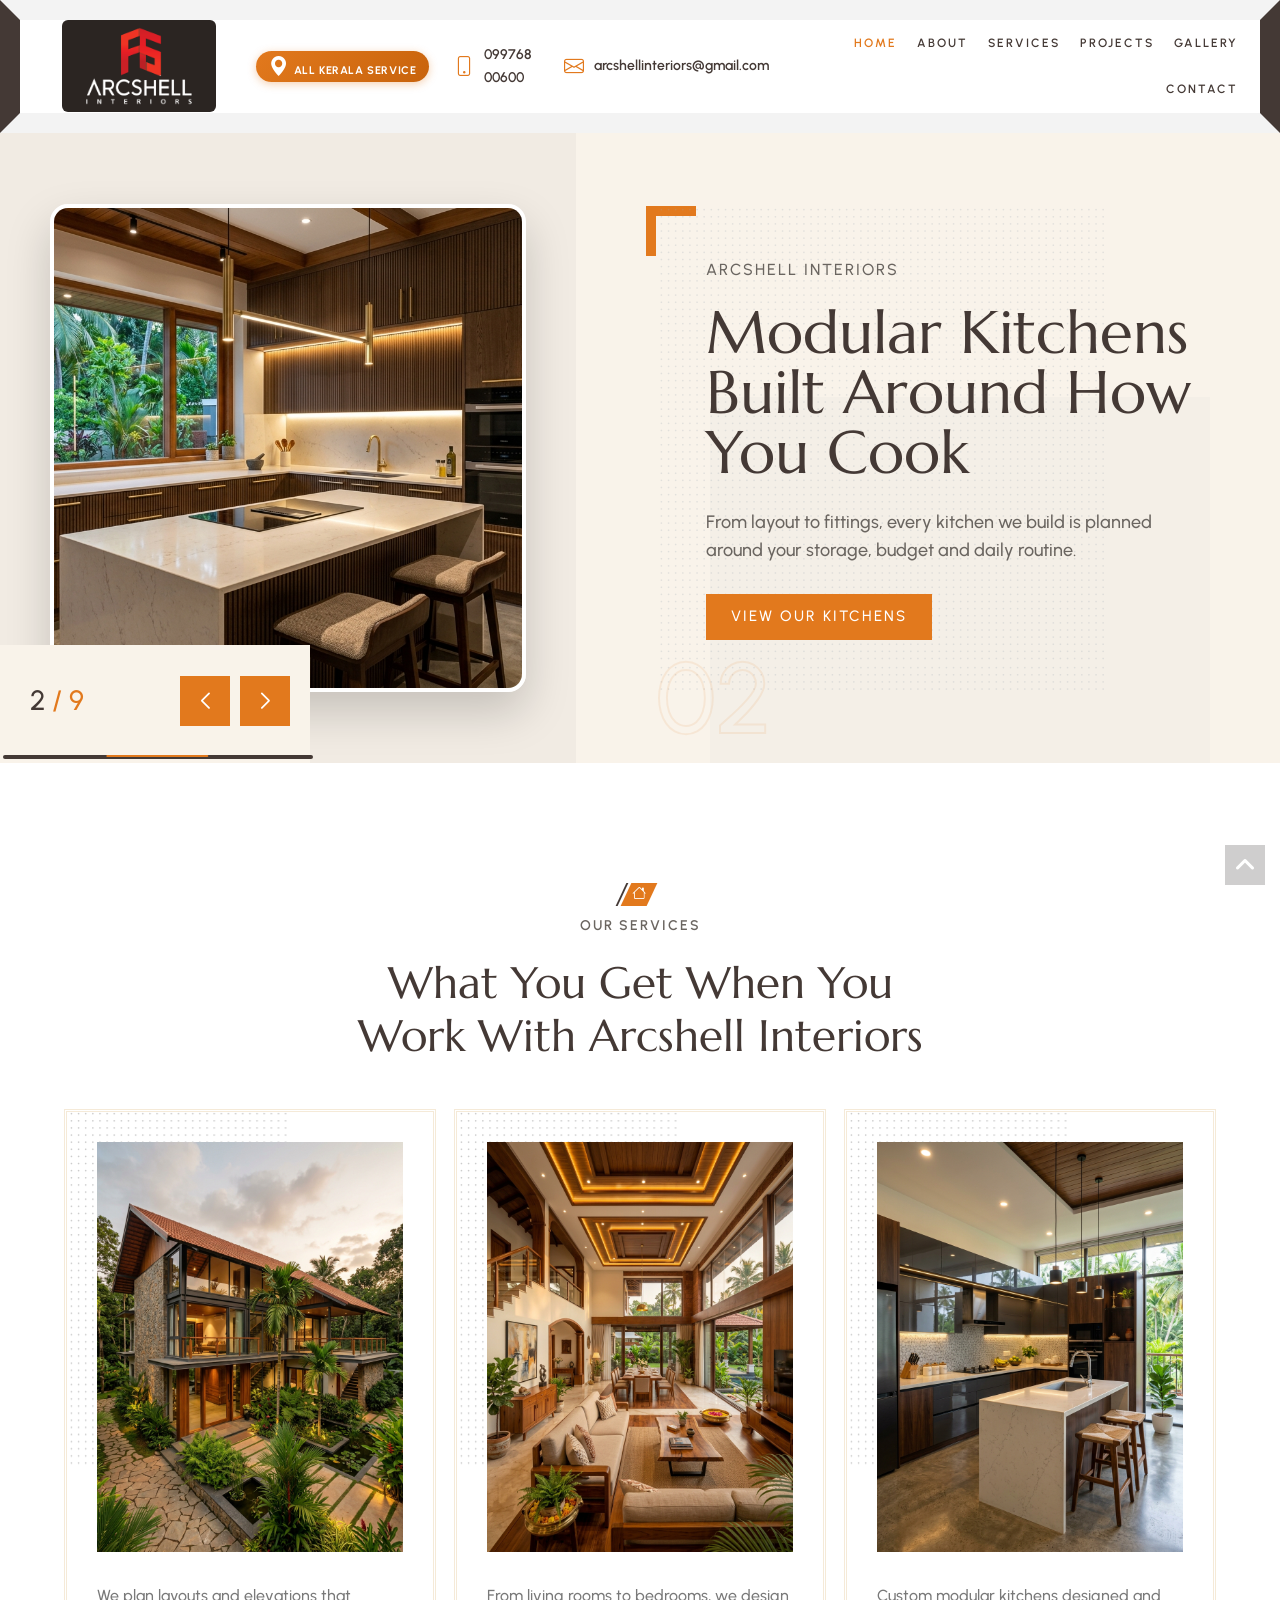
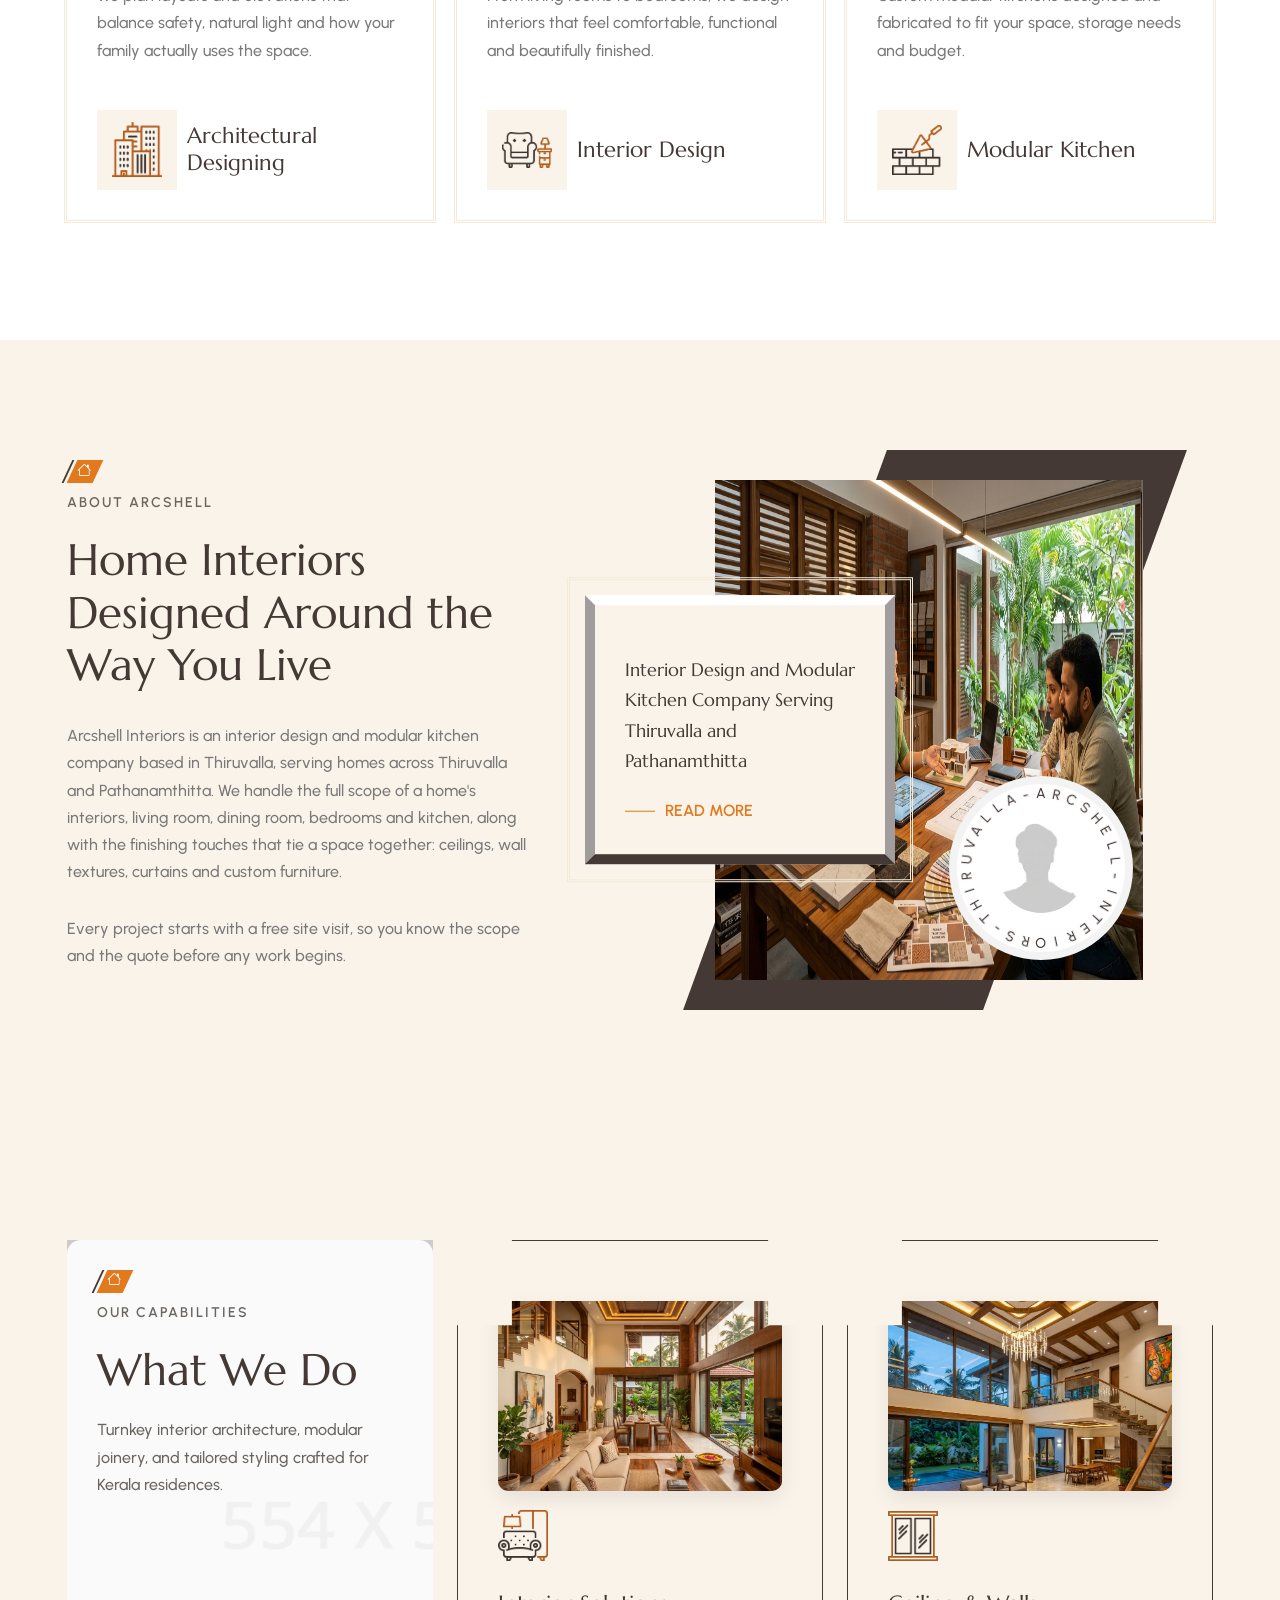
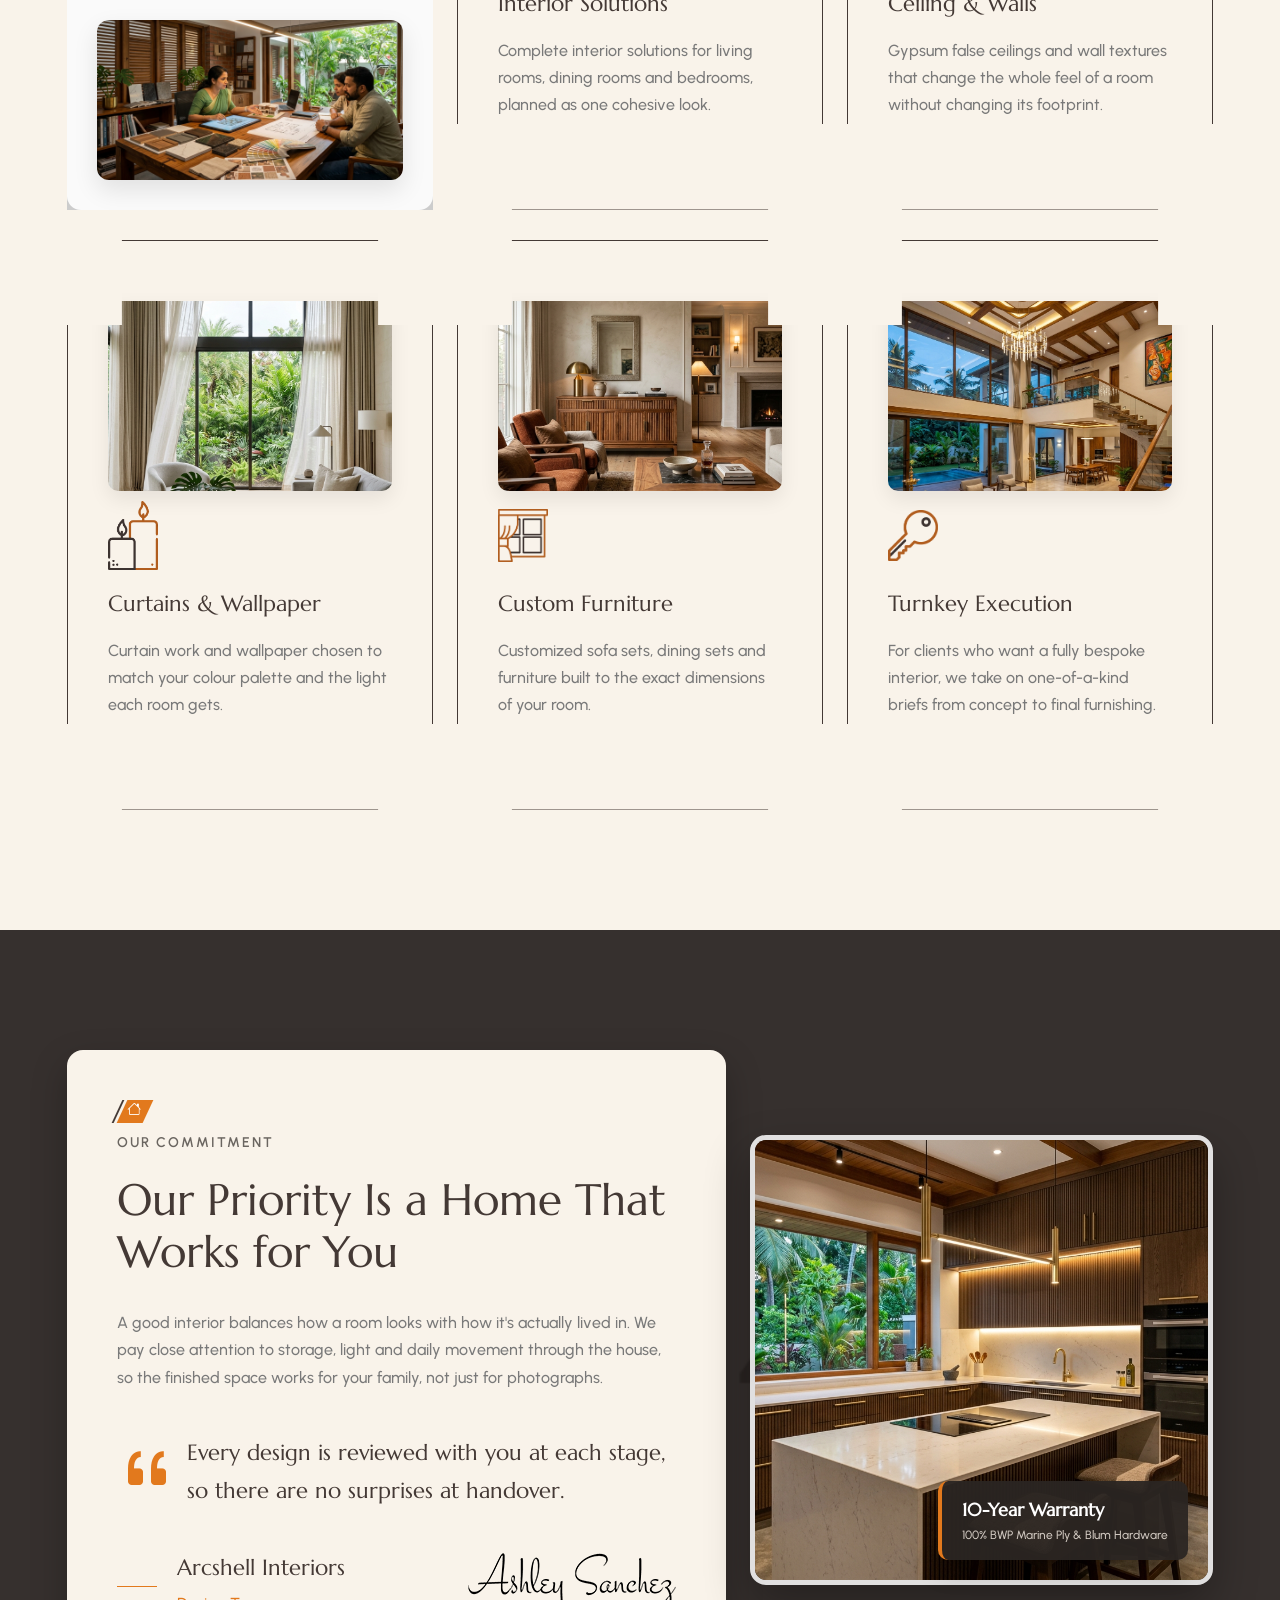
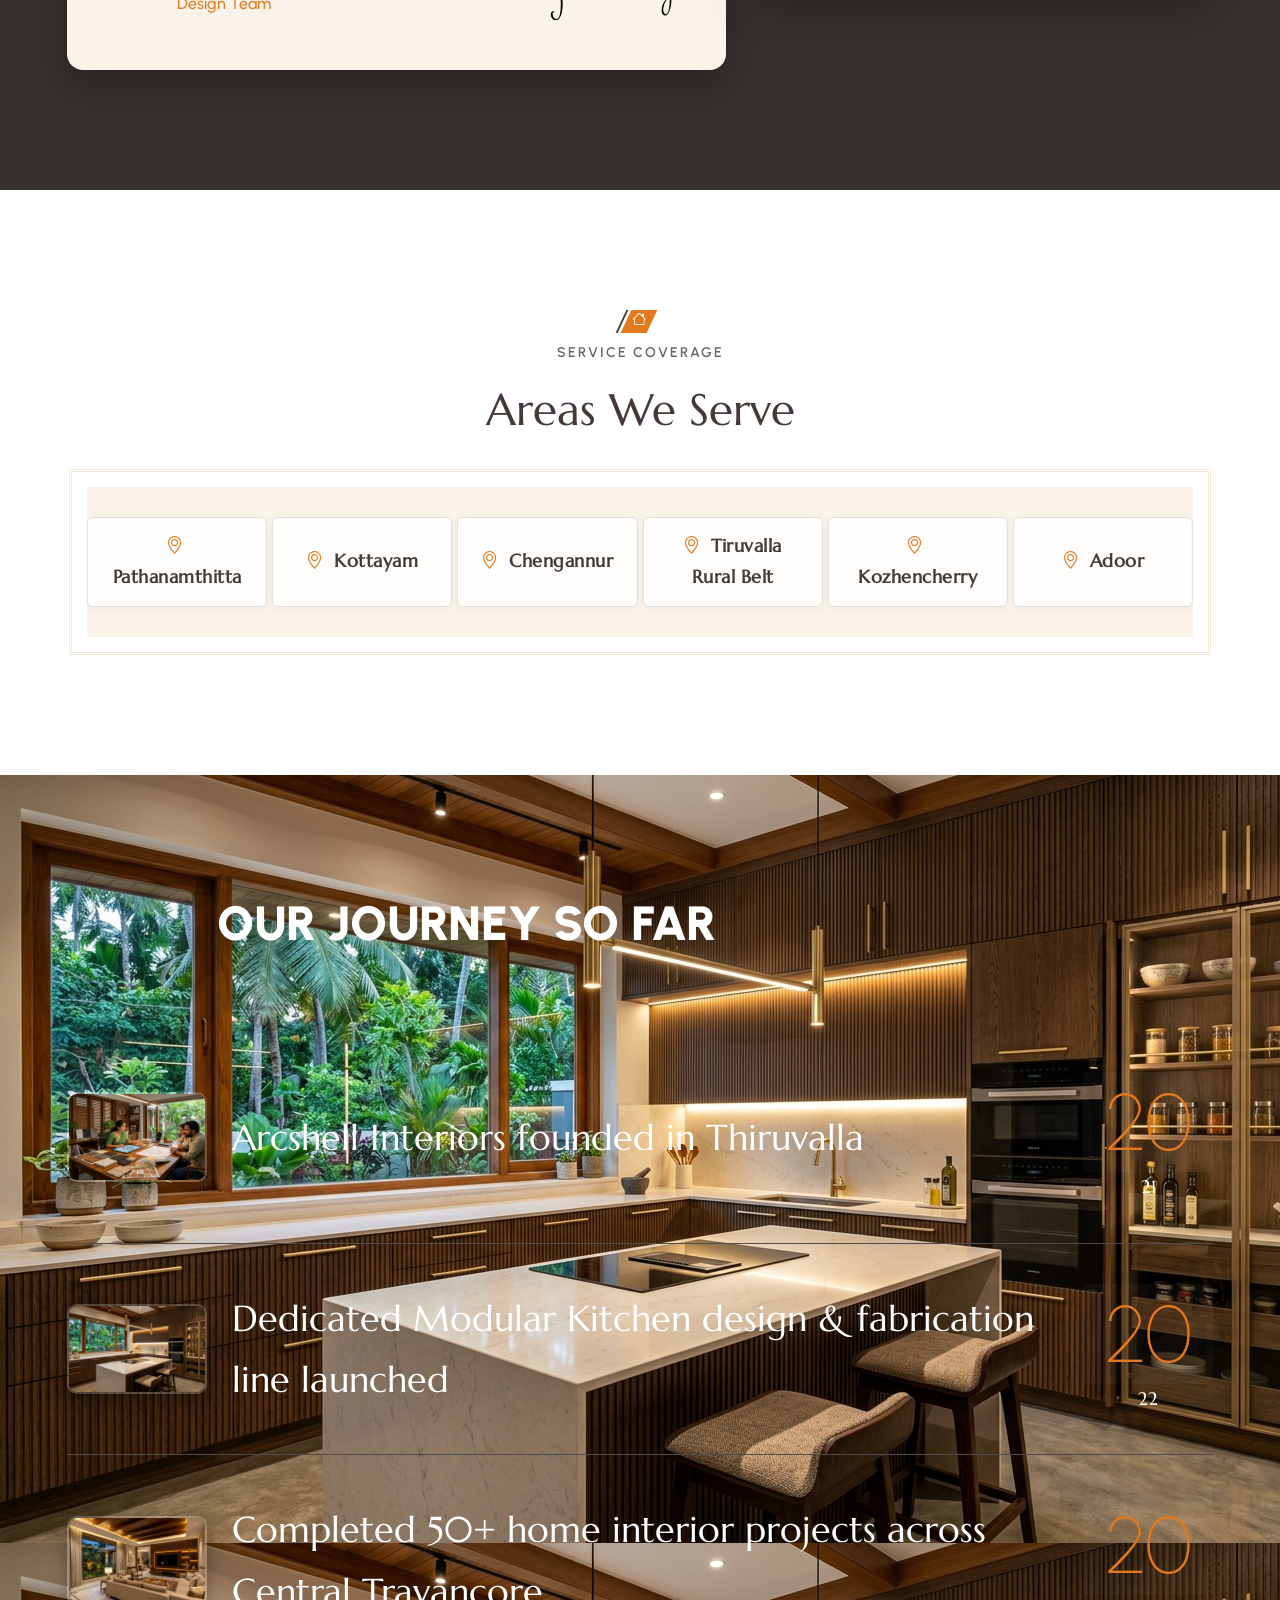
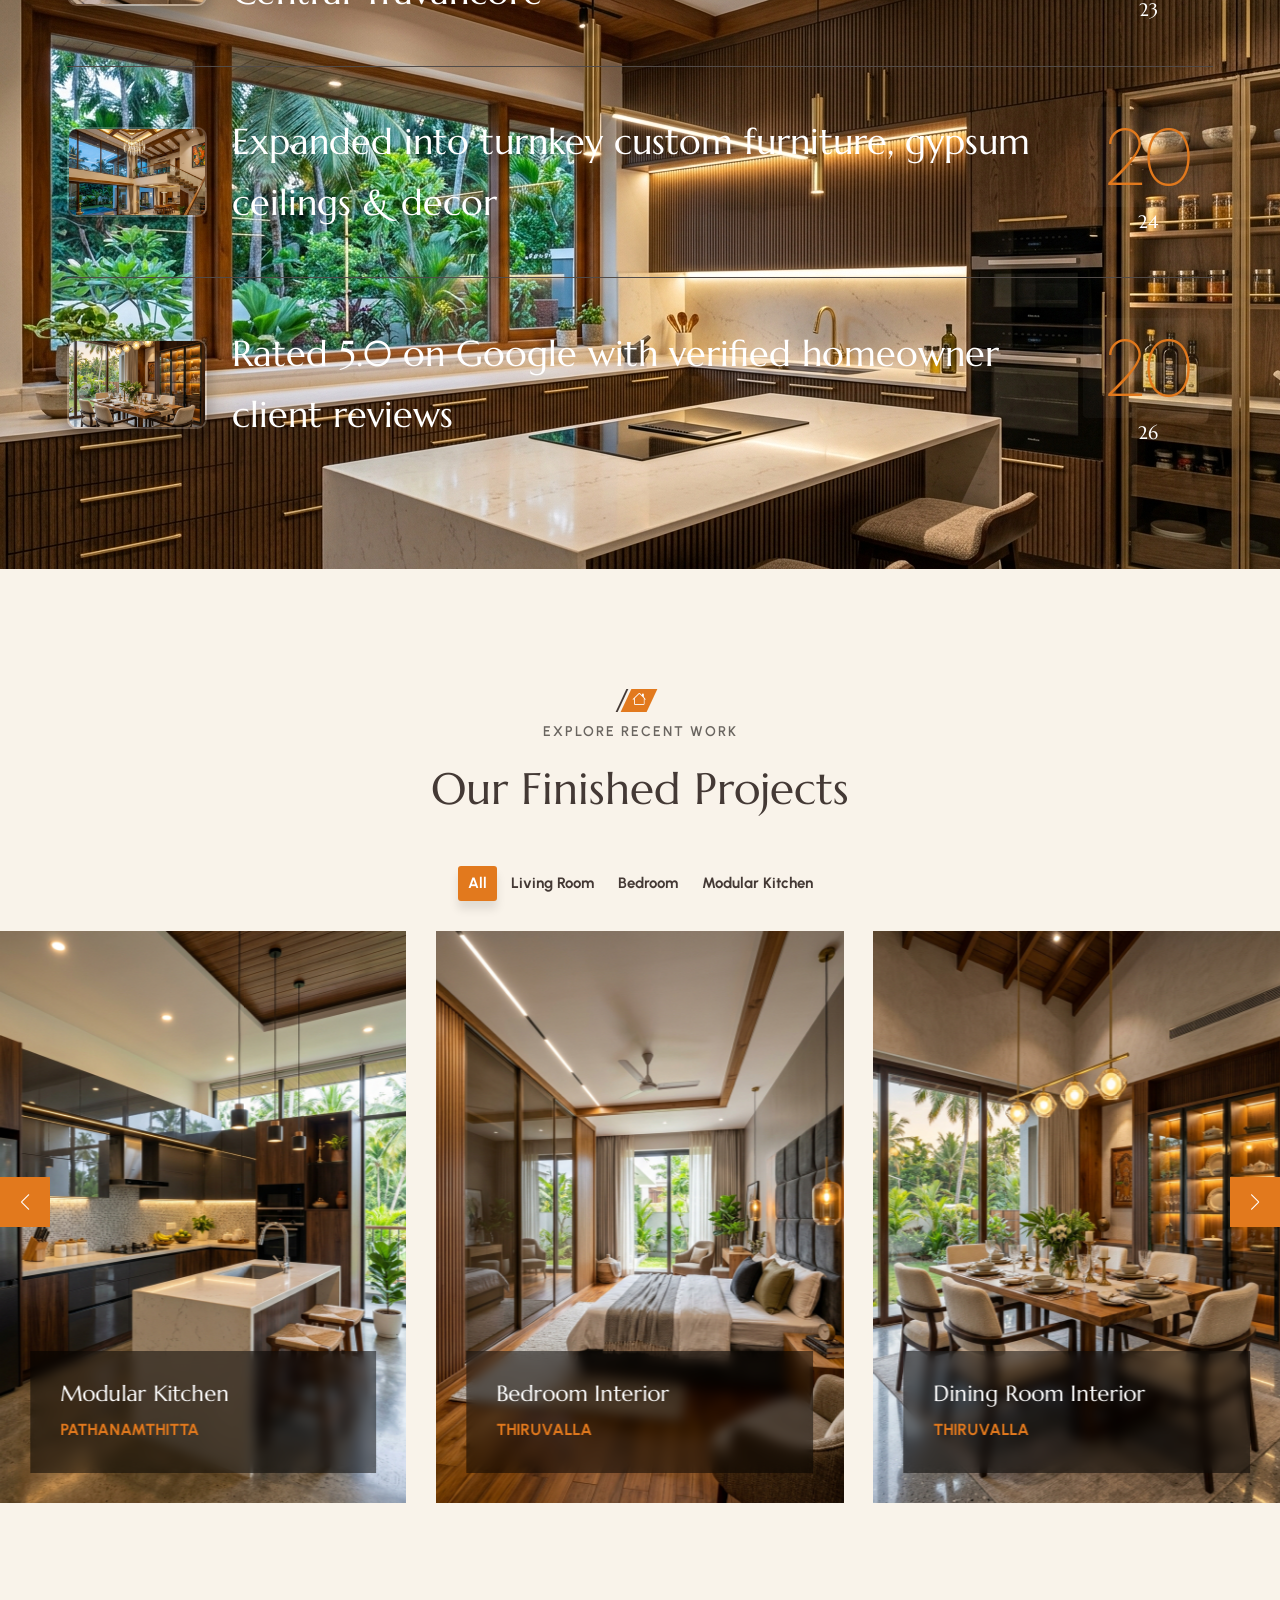
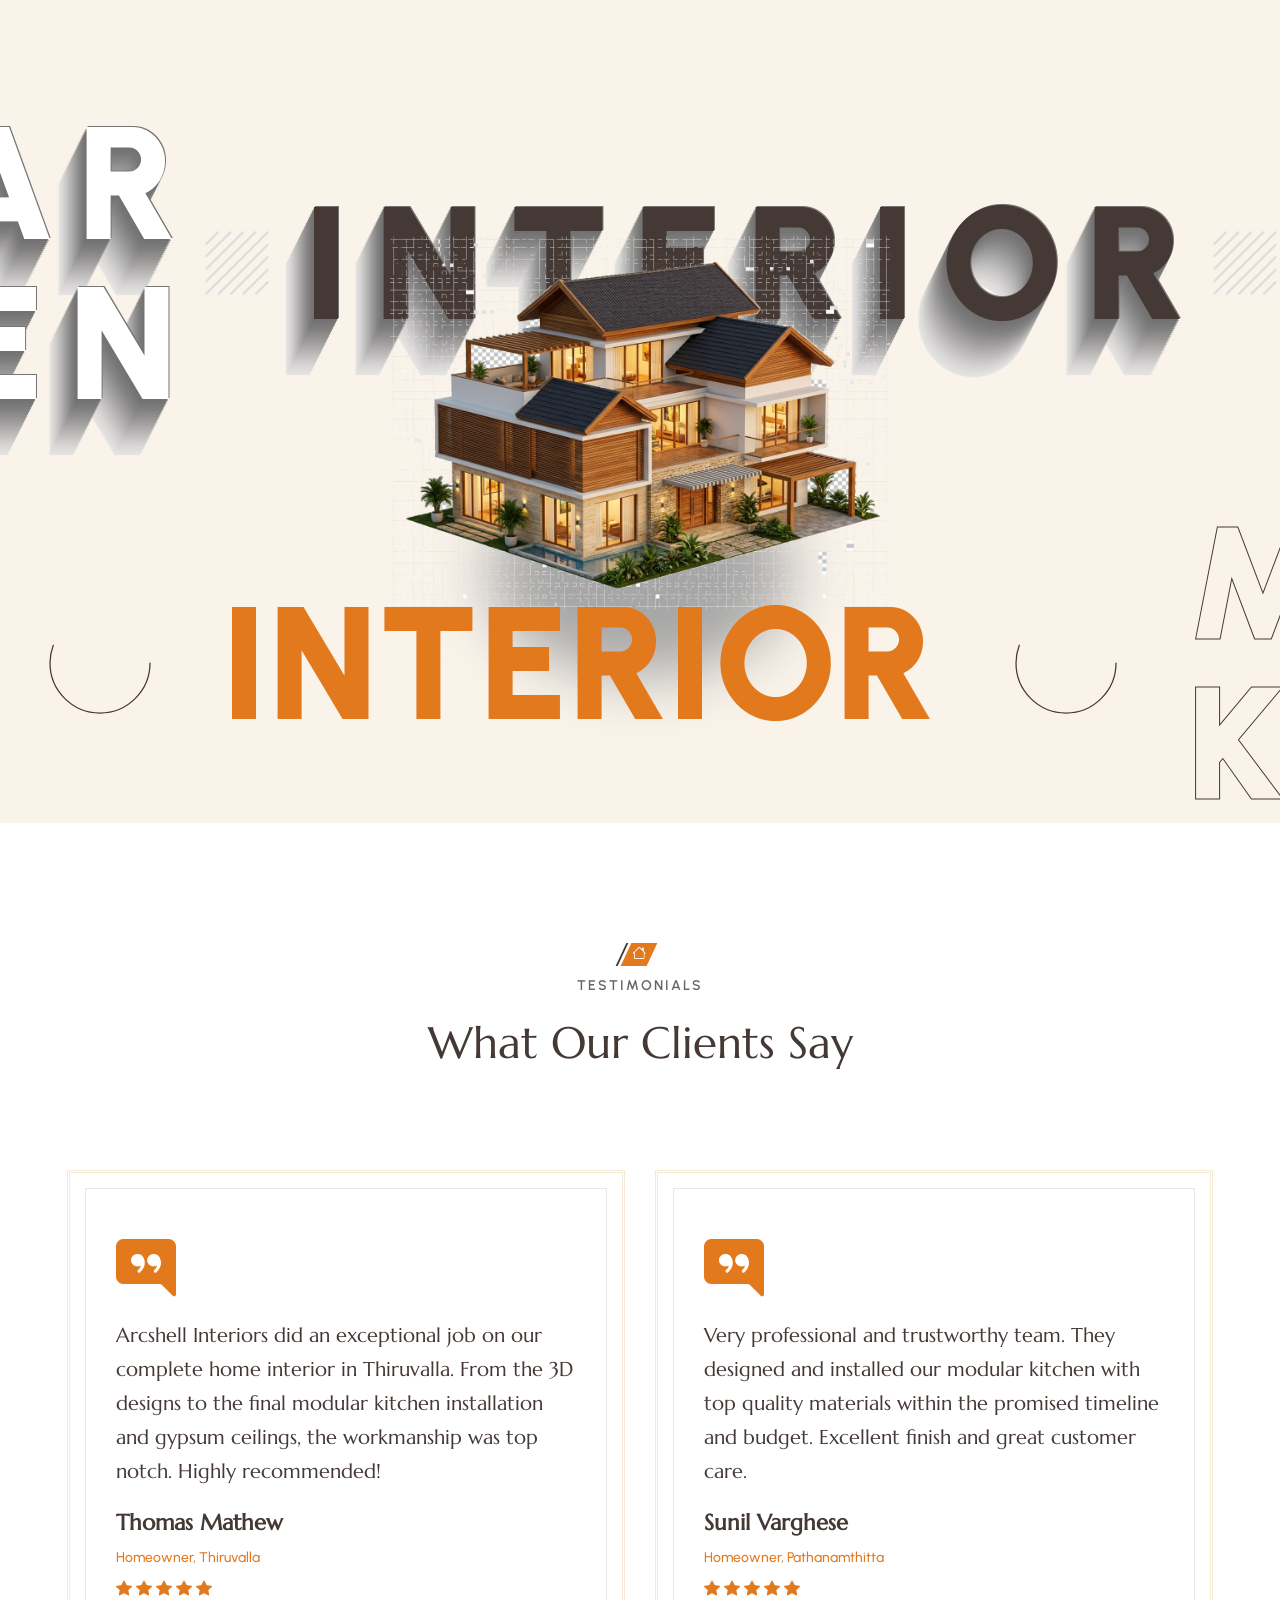
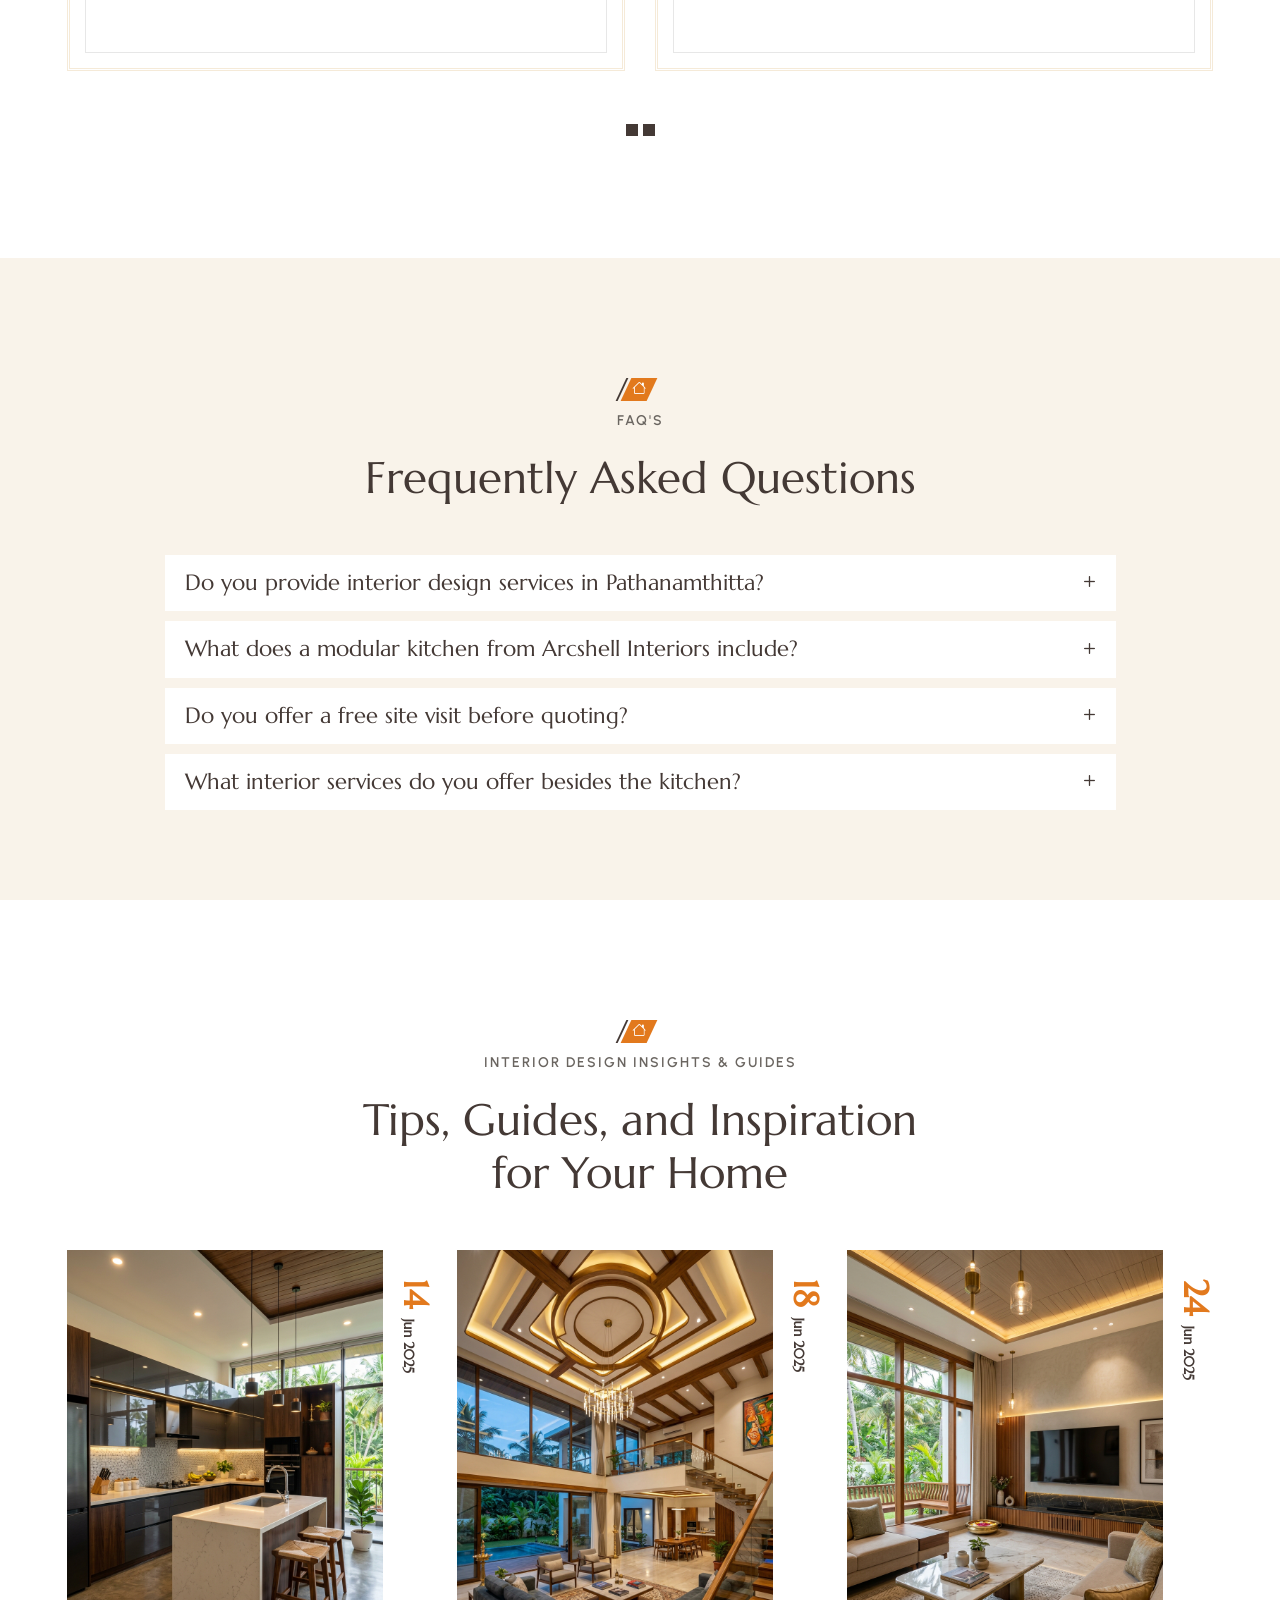
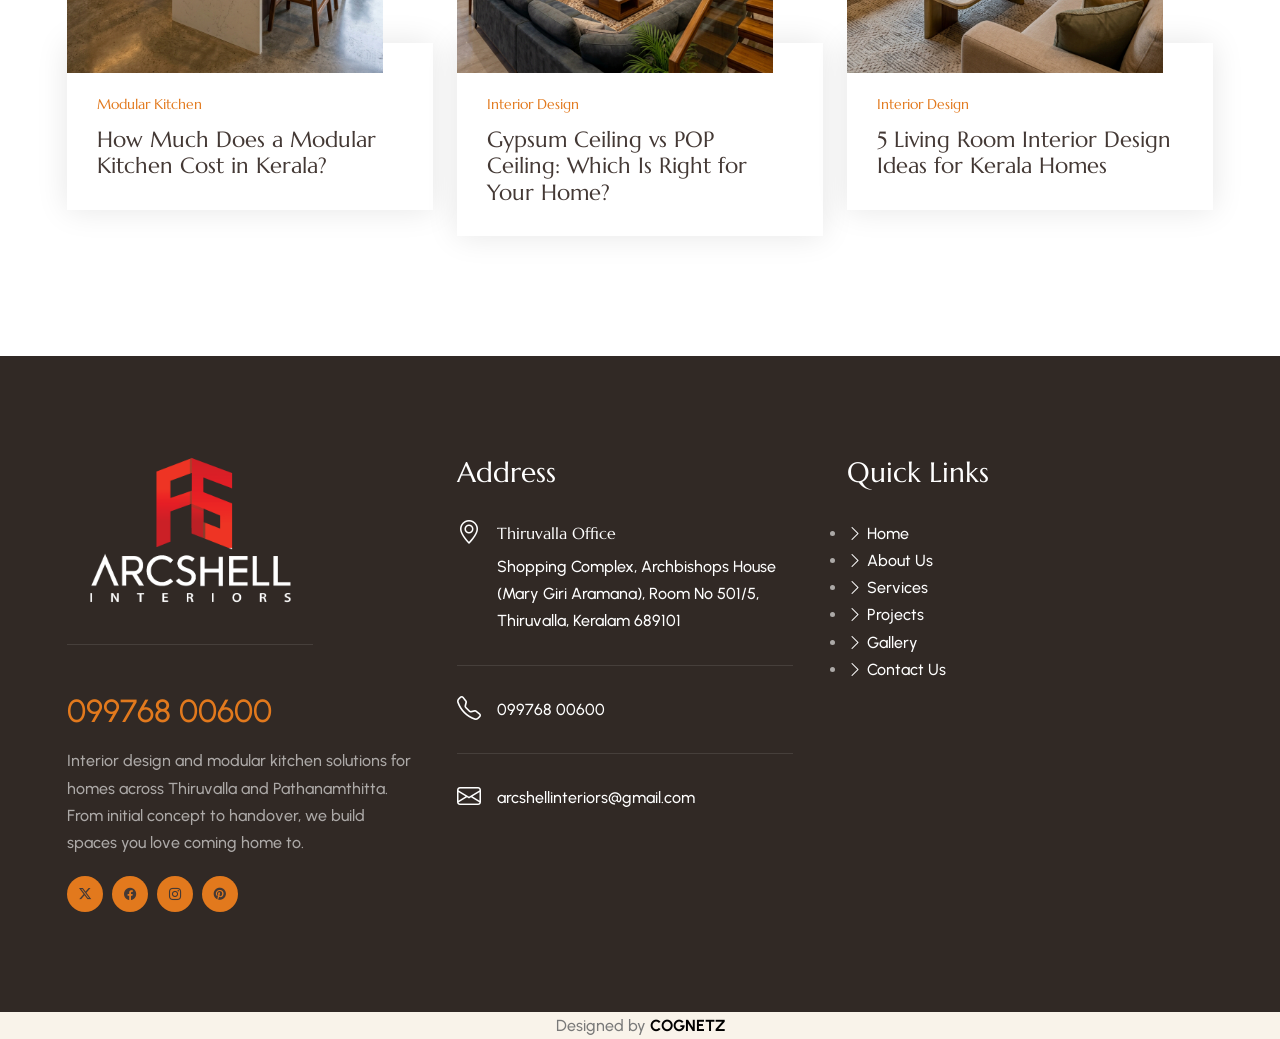
==== commit 197d5e60: "first commit" ====
--- a/index.html
+++ b/index.html
@@ -17,7 +17,7 @@
     <meta property="og:title" content="Arcshell Interiors: Interior Design &amp; Modular Kitchen, Thiruvalla">
     <meta property="og:description" content="Complete interior design and modular kitchen solutions for homes in Thiruvalla and Pathanamthitta. Free site visit and quote.">
     <meta property="og:url" content="https://arcshellinteriors.com/">
-    <meta property="og:image" content="https://arcshellinteriors.com/images/logo.png">
+    <meta property="og:image" content="https://arcshellinteriors.com/images/ArchShell%20Logo.png">
 
     <!-- FAVICONS ICON -->
     <link rel="icon" href="images/favicon.ico" type="image/x-icon">
@@ -46,9 +46,10 @@
       "@context": "https://schema.org",
       "@type": "HomeAndConstructionBusiness",
       "name": "Arcshell Interiors",
-      "image": "https://arcshellinteriors.com/images/logo.png",
+      "image": "https://arcshellinteriors.com/images/ArchShell%20Logo.png",
       "url": "https://arcshellinteriors.com/",
       "telephone": "+91-9976800600",
+      "email": "arcshellinteriors@gmail.com",
       "priceRange": "$$",
       "address": {
         "@type": "PostalAddress",
@@ -184,15 +185,16 @@
                         <div class="logo-header">
                             <div class="logo-header-inner logo-header-one">
                                 <a href="index.html">
-                                <img src="images/logo-light.png" alt="Arcshell Interiors">
+                                <img src="images/ArchShell Logo.png" alt="Arcshell Interiors">
                                 </a>
                             </div>
                         </div>  
 
 
                         <ul class="company-site-info">
+                            <li class="header-service-tag-item"><span class="all-kerala-tag"><i class="bi bi-geo-alt-fill"></i> All Kerala Service</span></li>
                             <li><i class="bi bi-phone"></i><span><a href="tel:+919976800600" style="color: inherit;">099768 00600</a></span></li>
-                            <li><i class="bi bi-envelope"></i><span>info@arcshellinteriors.com</span></li>
+                            <li><i class="bi bi-envelope"></i><span><a href="mailto:arcshellinteriors@gmail.com" style="color: inherit;">arcshellinteriors@gmail.com</a></span></li>
                         </ul>
 
                         
@@ -206,210 +208,23 @@
 
                         <!-- MAIN Vav -->
                         <div class="nav-animation header-nav navbar-collapse collapse d-flex justify-content-end">
-                    
-                            <ul class=" nav navbar-nav">
-                                <li class="has-child"><a href="javascript:;">Home</a>
-                                    <ul class="sub-menu">
-                                        <li><a href="index.html">Home 1</a></li>
-                                        <li><a href="index-2.html">Home 2</a></li>
-                                        
-                                    </ul>
-                                </li>
-
-
-                                <li class="has-child">
-                                    <a href="javascript:;">Pages</a>
-                                    <ul class="sub-menu">
-
-                                        <li><a href="javascript:;">About</a>
-                                            <ul class="sub-menu">
-                                                <li><a href="about-1.html">About us 1</a></li>
-                                                <li><a href="about-2.html">About us 2</a></li>
-                                            </ul>
-                                        </li>
-
-                                        <li><a href="javascript:;">Team</a>
-                                            <ul class="sub-menu">
-                                                <li><a href="our-team.html">Team</a></li>
-                                                <li><a href="our-team-detail.html">Team Detail</a></li>
-                                            </ul>
-                                        </li>
-
-                                        <li><a href="faq.html">Faq</a></li>
-                                        <li><a href="pricing.html">Pricing</a></li>
-                                        <li><a href="error-404.html">Error-404</a></li>
-                                                                                        
-                                    </ul>                                
-                                </li>
-
-                                <li class="has-child"><a href="javascript:;">Services</a>
-                                    <ul class="sub-menu">
-                                        <li><a href="services.html">Services 1</a></li>
-                                        <li><a href="services-2.html">Services 2</a></li>
-                                        <li><a href="service-detail.html">Services Detail</a></li>
-                                    </ul>                                                                 
-                                </li>
+                            <ul class="nav navbar-nav">
+                                <li class="active"><a href="index.html">Home</a></li>
+                                <li><a href="about.html">About</a></li>
+                                <li><a href="services.html">Services</a></li>
+                                <li><a href="projects.html">Projects</a></li>
+                                <li><a href="gallery.html">Gallery</a></li>
+                                <li><a href="contact.html">Contact</a></li>
+                            </ul>
+                        </div>
                         
-                                <li class="has-child"><a href="javascript:;">Project</a>
-                                    <ul class="sub-menu">
-                                        <li><a href="project-1.html">Projects 1</a></li>                                        
-                                        <li><a href="project-2.html">Projects 2</a></li>
-                                        <li><a href="project-single.html">Projects Single</a></li>                                        
-                                    </ul>                                
-                                </li>
-
-                                
-                        
-                                <li class="has-child"><a href="javascript:;">News</a>
-                                    <ul class="sub-menu">
-                                        <li><a href="blog-grid.html">Blog Grid</a></li>                                        
-                                        <li><a href="blog-list.html">Blog List</a></li>
-                                        <li><a href="blog-masonry.html">Blog Masonry</a></li>
-                                        <li><a href="blog-single.html">Blog Single</a></li>
-                                    </ul>                                
-                                </li>
-                                <li class="has-child"><a href="javascript:;">Shop</a>
-                                    <ul class="sub-menu">
-                                        <li><a href="shop.html">Shop</a></li>                                        
-                                        <li><a href="shop-detail.html">Shop Detail</a></li>
-                                    </ul>                                
-                                </li>                                                                
-                                <li><a href="contact.html">Contact</a></li>  
-                        
-                            </ul>
-
-                        </div>
-                        
-                        <!-- Header Right Section-->
-                        <div class="extra-nav header-1-nav">
-                            <div class="extra-cell one">
-                                <div class="header-search">
-                                    <a href="#search" class="header-search-icon"><i class="bi bi-search"></i></a>
-                                </div>                                
-                            </div>
-                            <div class="extra-cell two h-cart-block">
-                                <a href="javascript:;" class="wt-cart cart-btn navSidebar-button" title="Your Cart">
-                                    <span class="link-inner">
-                                        <span class="woo-cart-total"> </span>
-                                        <span class="woo-cart-count">
-                                            <i class="bi bi-bag"></i>
-                                            <span class="shopping-bag wcmenucart-count ">4</span>
-                                        </span>
-                                    </span>
-                                </a>
-                            </div>
-                        </div>
-
-                        
-                        
-                        
-                        <!-- SITE Search -->
-                        <div id="search"> 
-                            <span class="close-btn">X</span>
-                            <form role="search" id="searchform" action="/search" method="get" class="radius-xl">
-                                <div class="input-group">
-                                    <input class="form-control" value="" name="q" type="search" placeholder="Search...">
-                                    <span class="input-group-append">
-                                        <button type="button" class="search-btn">
-                                            <i class="bi bi-search"></i>
-                                        </button>
-                                    </span>
-                                </div> 
-                            </form>
-                        </div> 
+                         
 
                     </div>    
                 
                 </div>
             </div>
-            <!-- Sidebar popup Item -->
-            <div class="xs-sidebar-group info-group">
-                <div class="xs-overlay xs-bg-black"></div>
-                <div class="xs-sidebar-widget">
-
-                    <div class="sidebar-widget-container">
-                        <div class="widget-heading">
-                            <a href="#" class="close-side-widget">
-                                <i class="bi bi-x-square-fill"></i>
-                            </a>
-                        </div>
-
-                        <div class="sidebar-textwidget">
-
-                            <!-- Sidebar Info Content -->
-                            <div class="sidebar-info-contents">
-                                <div class="content-inner">
-                                    <div class="content-box">
-
-                                        <div class="cart-dropdown-item-wraper">
-                                            <div class="nav-cart-content">
-                                                
-                                                <div class="nav-cart-items">
-                                                    <div class="nav-cart-item">
-                                                        <div class="nav-cart-item-image">
-                                                            <a href="shop-detail.html"><img src="images/cart/pic-1.jpg" alt="p-1"></a>
-                                                        </div>
-                                                        <div class="nav-cart-item-desc">
-                                                            <span class="nav-cart-item-price"><strong>2</strong> x $ 19.99</span>
-                                                            <a href="shop-detail.html">Potted plants with shelf and chair</a>
-                                                            <a href="shop-detail.html" class="nav-cart-item-quantity radius-sm">x</a>
-                                                        </div>
-                                                    </div>
-                                                    <div class="nav-cart-item">
-                                                        <div class="nav-cart-item-image">
-                                                            <a href="shop-detail.html"><img src="images/cart/pic-2.jpg" alt="p-2"></a>
-                                                        </div>
-                                                        <div class="nav-cart-item-desc">
-                                                            <span class="nav-cart-item-price"><strong>1</strong> x $ 24.99</span>
-                                                            <a href="shop-detail.html">Elegant plants decoration vase</a>
-                                                            <a href="shop-detail.html" class="nav-cart-item-quantity radius-sm">x</a>
-                                                        </div>
-                                                    </div>
-                                                    <div class="nav-cart-item">
-                                                        <div class="nav-cart-item-image">
-                                                            <a href="shop-detail.html"><img src="images/cart/pic-3.jpg" alt="p-1"></a>
-                                                        </div>
-                                                        <div class="nav-cart-item-desc">
-                                                            <span class="nav-cart-item-price"><strong>2</strong> x $ 19.99</span>
-                                                            <a href="shop-detail.html">Round plants decoration vase</a>
-                                                            <a href="shop-detail.html" class="nav-cart-item-quantity radius-sm">x</a>
-                                                        </div>
-                                                    </div>
-                                                    <div class="nav-cart-item">
-                                                        <div class="nav-cart-item-image">
-                                                            <a href="shop-detail.html"><img src="images/cart/pic-4.jpg" alt="p-2"></a>
-                                                        </div>
-                                                        <div class="nav-cart-item-desc">
-                                                            <span class="nav-cart-item-price"><strong>1</strong> x $ 24.99</span>
-                                                            <a href="shop-detail.html">Plant pot on stairs interior design</a>
-                                                            <a href="shop-detail.html" class="nav-cart-item-quantity radius-sm">x</a>
-                                                        </div>
-                                                    </div>
-                                                </div>
-
-                                                <div class="nav-cart-title p-tb10 p-lr15 d-flex">
-                                                    <h4  class="m-a0">Subtotal:</h4>
-                                                    <h5 class="m-a0">$67.97</h5>
-                                                </div>
-
-                                                <div class="nav-cart-action d-flex justify-content-start">
-                                                    <a href="shop-detail.html" class="site-button">View Cart</a>
-                                                    <a href="shop-detail.html" class="site-button-secondry" >Checkout </a>
-                                                </div>
-
-                                            </div>
-                                        </div> 
-                                        
-                                    </div>
-                                </div>
-                            </div>
-
-                        </div>
-
-                    </div>
-                </div>
-            </div>
-            <!--End Sidebar popup Item -->
+            
         </header>
         <!-- HEADER END -->
     
@@ -419,7 +234,7 @@
             <!-- Swiper -->
             <div class="twm-slider1-wrap slider-circle-pic-wrap">
 
-                <div class="slider2-left-sidebar">
+                <!-- <div class="slider2-left-sidebar">
                     <div class="slider2-left-sidebar-position">
                         <div class="slider2-l-social">
                             <ul class="social2-icons">
@@ -430,20 +245,26 @@
                         </div>
                     
                     </div>
-                </div>
+                </div> -->
 
 
                 <div class="swiper twm-slider1">
                     
                     <div class="swiper-wrapper  twm-slider1-slides">
                         <div class="swiper-slide">
-                            <img src="images/main-slider/slider1/pic1.png" alt="Modern living room interior designed by Arcshell Interiors in Thiruvalla">
+                            <div class="hero-slider-media" style="width: 100%; border-radius: 18px; overflow: hidden; box-shadow: 0 20px 45px rgba(0,0,0,0.18); border: 4px solid #fff;">
+                                <img src="images/arcshell_video_poster.jpg" alt="Modern luxury living room interior designed by Arcshell Interiors in Thiruvalla" style="width: 100%; height: 480px; object-fit: cover; display: block;">
+                            </div>
                         </div>
                         <div class="swiper-slide">
-                            <img src="images/main-slider/slider1/pic2.png" alt="Custom modular kitchen design by Arcshell Interiors">
+                            <div class="hero-slider-media" style="width: 100%; border-radius: 18px; overflow: hidden; box-shadow: 0 20px 45px rgba(0,0,0,0.18); border: 4px solid #fff;">
+                                <img src="images/kerala_luxury_kitchen.jpg" alt="Custom modular kitchen design by Arcshell Interiors" style="width: 100%; height: 480px; object-fit: cover; display: block;">
+                            </div>
                         </div>
                         <div class="swiper-slide">
-                            <img src="images/main-slider/slider1/pic3.png" alt="Bedroom interior with custom furniture by Arcshell Interiors">
+                            <div class="hero-slider-media" style="width: 100%; border-radius: 18px; overflow: hidden; box-shadow: 0 20px 45px rgba(0,0,0,0.18); border: 4px solid #fff;">
+                                <img src="images/services/service_bedroom_interior.jpg" alt="Bedroom interior with custom furniture by Arcshell Interiors" style="width: 100%; height: 480px; object-fit: cover; display: block;">
+                            </div>
                         </div>
                     </div>
                     <div class="controls-area">
@@ -500,7 +321,7 @@
                                         From Gypsum Ceilings to Custom Furniture, We Do It All
                                     </h2>
                                     <p class="slider-subtext" data-swiper-parallax="-400" style="font-size: 18px; line-height: 28px; margin-bottom: 30px; color: #6a6560;">Ceilings, wall textures, curtains and made-to-order furniture, all handled by one team from start to finish.</p>
-                                    <a href="project-1.html" class="site-button">See Our Work</a>
+                                    <a href="gallery.html" class="site-button">See Our Work</a>
                                 </div>
                             </div>
                             <div class="xl-title">
@@ -544,43 +365,43 @@
                                 <!--Column 1-->
                                 <div class="col-xl-4 col-lg-4 col-md-6 m-b30">
                                     <div class="service-icon-box-two">
-                                        <div class="service-media"><img src="images/services/1.jpg" alt="Architectural Designing Arcshell Interiors"></div>
+                                        <div class="service-media"><img src="images/services/service_architectural_design.jpg" alt="Architectural Designing Arcshell Interiors"></div>
                                         <div class="service-icon-content">
                                             <p>We plan layouts and elevations that balance safety, natural light and how your family actually uses the space.</p>
-                                            <a href="service-detail.html" class="site-button-link site-text-primary">Read More</a>
+                                           
                                         </div>
                                         <div class="service-icon-box-bootom">
                                             <div class="service-icon"><span><img src="images/icons/skyline.png" alt="Architectural designing service icon, Arcshell Interiors"></span></div>
-                                            <h3 class="wt-title"><a href="service-detail.html">Architectural Designing</a></h3>
+                                            <h3 class="wt-title"><a href="services.html">Architectural Designing</a></h3>
                                         </div>
                                     </div>
                                 </div>
                                 <!--Column 2-->
                                 <div class="col-xl-4 col-lg-4 col-md-6 m-b30">
                                     <div class="service-icon-box-two">
-                                        <div class="service-media"><img src="images/services/2.jpg" alt="Interior Design Arcshell Interiors"></div>
+                                        <div class="service-media"><img src="images/services/service_interior_design.jpg" alt="Interior Design Arcshell Interiors"></div>
                                         <div class="service-icon-content">
                                             <p>From living rooms to bedrooms, we design interiors that feel comfortable, functional and beautifully finished.</p>
-                                            <a href="service-detail.html" class="site-button-link site-text-primary">Read More</a>
+                                           
                                         </div>
                                         
                                         <div class="service-icon-box-bootom">
                                             <div class="service-icon"><span><img src="images/icons/furniture-1.png" alt="Interior design service icon, Arcshell Interiors"></span></div>
-                                            <h3 class="wt-title"><a href="service-detail.html">Interior Design</a></h3>
+                                            <h3 class="wt-title"><a href="services.html">Interior Design</a></h3>
                                         </div>
                                     </div>
                                 </div>
                                 <!--Column 3-->
                                 <div class="col-xl-4 col-lg-4 col-md-6 m-b30">
                                     <div class="service-icon-box-two">
-                                        <div class="service-media"><img src="images/services/3.jpg" alt="Modular Kitchen Arcshell Interiors"></div>
+                                        <div class="service-media"><img src="images/services/service_modular_kitchen.jpg" alt="Modular Kitchen Arcshell Interiors"></div>
                                         <div class="service-icon-content">
                                             <p>Custom modular kitchens designed and fabricated to fit your space, storage needs and budget.</p>
-                                            <a href="service-detail.html" class="site-button-link site-text-primary">Read More</a>
+                                            
                                         </div>
                                         <div class="service-icon-box-bootom">
                                             <div class="service-icon"><span><img src="images/icons/brickwall.png" alt="Modular kitchen design service icon, Arcshell Interiors"></span></div>
-                                            <h3 class="wt-title"><a href="service-detail.html">Modular Kitchen</a></h3>
+                                            <h3 class="wt-title"><a href="services.html">Modular Kitchen</a></h3>
                                         </div>
                                     </div>
                                 </div>                                 
@@ -616,24 +437,24 @@
                                             </p>
                                         </div>
                                         <!-- TITLE END-->
-                                        <a href="about-2.html" class="site-button">Read More</a> 
+                                       
                                    </div>
                                </div>
-                               <div class="col-lg-7 col-md-12 m-b30 company-exp-position">
-                                    <div class="company-exp">
-                                        <div class="company-exp-media"><img src="images/about2/l-pic.jpg" alt="Arcshell Interiors design team reviewing a home interior project in Thiruvalla"></div>
-                                        <div class="company-exp-tagline">
-                                            <span>Interior Design and Modular Kitchen Company Serving Thiruvalla and Pathanamthitta</span>
-                                            <a href="service-detail.html" class="site-button-link site-text-primary">Read More</a>
-                                        </div>
-                                        <div class="circle-text1">
-                                            <div class="emblem-wrap">
-                                                <div class="emblem">Arcshell-Interiors-Thiruvalla-</div>
-                                                <i><img src="images/in-circle-bx.png" alt="In Circle Pic"></i>
-                                            </div>
-                                        </div>
-                                    </div>
-                               </div>
+                                <div class="col-lg-7 col-md-12 m-b30 company-exp-position">
+                                     <div class="company-exp">
+                                         <div class="company-exp-media"><img src="images/studio_consultation.jpg" style="height: 500px;" alt="Arcshell Interiors design team reviewing a home interior project in Thiruvalla"></div>
+                                         <div class="company-exp-tagline">
+                                             <span>Interior Design and Modular Kitchen Company Serving Thiruvalla and Pathanamthitta</span>
+                                             <a href="about.html" class="site-button-link site-text-primary">Read More</a>
+                                         </div>
+                                         <div class="circle-text1">
+                                             <div class="emblem-wrap">
+                                                 <div class="emblem">Arcshell-Interiors-Thiruvalla-</div>
+                                                 <i><img src="images/in-circle-bx.png" alt="In Circle Pic"></i>
+                                             </div>
+                                         </div>
+                                     </div>
+                                </div>
                            </div>
                         </div> 
                     </div>
@@ -642,7 +463,7 @@
             <!-- ABOUT ONE SECTION END -->
 
             <!-- VIDEO SECTION START -->
-            <div class="section-full  video-section2-outer-wrap ">
+            <!-- <div class="section-full  video-section2-outer-wrap ">
             	<div class="video-section2-corner-top"></div>
                 <div class="video-section2-corner-bottom"></div>
                 <div class="watch-video">
@@ -654,12 +475,11 @@
                         
                             <div class="col-lg-6 col-md-12">
                                 <div class="video-section2-outer">
-                                    <div class="video-section2 parallax-section">
-                                        <img src="images/video-img2.jpg" alt="Arcshell Interiors home interior showcase" class="parallax-image">
-                                        <a href="https://player.vimeo.com/video/845982181?color=ffffff&amp;title=0&amp;byline=0&amp;portrait=0" class="mfp-video play-now-video">
-                                            <i class="icon fa fa-play"></i>
-                                            <span class="ripple"></span>
-                                        </a>   
+                                    <div class="video-section2" style="position: relative; border-radius: 12px; overflow: hidden; box-shadow: 0 15px 35px rgba(0,0,0,0.18);">
+                                        <video class="w-100" style="max-height: 440px; object-fit: cover; display: block; border-radius: 12px;" controls playsinline poster="images/arcshell_video_poster.jpg">
+                                            <source src="images/video-1.mp4" style="height: 400px;" type="video/mp4">
+                                            Your browser does not support the video tag.
+                                        </video>
                                     </div>
 
                                 </div>
@@ -667,7 +487,7 @@
 
                             <div class="col-lg-6 col-md-12">
                                 <div class="video-section2-right">
-                                    <!-- TITLE START-->
+                                
                                     <div class="section-head left wt-small-separator-outer">
                                         <div class="wt-small-separator site-text-primary">
                                             <i class="bi bi-house"></i>
@@ -676,16 +496,16 @@
                                         <h2 class="wt-title title_split_anim">Design That Makes You Feel At Home.</h2>
                                         <p>Good interior design is less about trends and more about how a room is actually used. We sit down with you first, understand the household, and then design around it, choosing materials, layouts and finishes that hold up to daily life, not just photographs.</p>
                                     </div>
-                                    <!-- TITLE END-->
+                    
                                 
-                                    <a href="about-1.html" class="site-button ">Read More</a> 
+                                    <a href="about.html" class="site-button ">Read More</a> 
                                 </div>
                             </div>
                                                     
                         </div>
                     </div> 
                 </div>
-            </div>   
+            </div>    -->
             <!-- VIDEO SERVICE  SECTION END --> 
 
             <!-- WHAT WE DO SECTION START -->
@@ -694,28 +514,34 @@
                     <div class="s-section-three">
                         <div class="row d-flex justify-content-center">
                        
-                            <!-- COLUMNS 1 --> 
+                            <!-- COLUMNS 1: Title Card --> 
                             <div class="col-lg-4 col-md-6  m-b30">
-                                <div class="icon-box-style-three-title">
-                                    <div class="icon-box-style-three-title-bg">
+                                <div class="icon-box-style-three-title" style="height: 100%;">
+                                    <div class="icon-box-style-three-title-bg" style="height: 100%; display: flex; flex-direction: column; justify-content: space-between; border-radius: 14px; overflow: hidden;">
                                         <!-- TITLE START-->
-                                        <div class="section-head left wt-small-separator-outer ">
+                                        <div class="section-head left wt-small-separator-outer">
                                             <div class="wt-small-separator site-text-primary">
                                                 <i class="bi bi-house"></i>
                                                 <div>Our Capabilities</div>
                                             </div>
                                             <h2 class="wt-title title_split_anim">What We Do</h2>
+                                            <p class="m-t15" style="color: #6a6560;">Turnkey interior architecture, modular joinery, and tailored styling crafted for Kerala residences.</p>
                                         </div>
                                         <!-- TITLE END-->
+                                        <div class="m-t20" style="border-radius: 12px; overflow: hidden; box-shadow: 0 10px 25px rgba(0,0,0,0.1);">
+                                            <img src="images/studio_consultation.jpg" alt="Arcshell Interiors Thiruvalla Design Studio" style="width: 100%; height: 160px; object-fit: cover; display: block;">
+                                        </div>
                                     </div>
                                 </div>
                             </div> 
 
-                            <!-- COLUMNS 2 --> 
+                            <!-- COLUMNS 2: Interior --> 
                             <div class="col-lg-4 col-md-6  m-b30">
                                 <div class="icon-box-style-three-wrap">
-                                    <div class="icon-box-style-three">
-
+                                    <div class="icon-box-style-three" style="border-radius: 14px; overflow: hidden;">
+                                        <div class="service-media m-b20" style="border-radius: 10px; overflow: hidden; height: 190px; box-shadow: 0 8px 20px rgba(0,0,0,0.08);">
+                                            <img src="images/services/service_interior_design.jpg" alt="Interior Solutions Thiruvalla" style="width: 100%; height: 100%; object-fit: cover; transition: transform 0.4s ease;">
+                                        </div>
                                         <div class="wt-icon-box-wraper">
                                             <div class="icon-lg">
                                                 <span class="icon-cell site-text-primary">
@@ -724,23 +550,23 @@
                                         </div> 
 
                                         <div class="icon-box-three-title">
-                                            <h3 class="wt-title"><a href="service-detail.html">Interior</a></h3>
+                                            <h3 class="wt-title"><a href="services.html">Interior Solutions</a></h3>
                                         </div>
                                         
                                         <div class="icon-box-three-content">
                                             <p>Complete interior solutions for living rooms, dining rooms and bedrooms, planned as one cohesive look.</p>
-                                            <a href="service-detail.html" class="site-button-link site-text-primary">Read More</a>
-                                        </div>
-                                                                                    
+                                        </div>
                                     </div>
                                 </div>
                             </div> 
 
-                            <!-- COLUMNS 3 --> 
+                            <!-- COLUMNS 3: Ceiling & Walls --> 
                             <div class="col-lg-4 col-md-6  m-b30">
                                 <div class="icon-box-style-three-wrap">
-                                    <div class="icon-box-style-three">
-
+                                    <div class="icon-box-style-three" style="border-radius: 14px; overflow: hidden;">
+                                        <div class="service-media m-b20" style="border-radius: 10px; overflow: hidden; height: 190px; box-shadow: 0 8px 20px rgba(0,0,0,0.08);">
+                                            <img src="images/services/service_gypsum_ceiling.jpg" alt="Gypsum False Ceiling Pathanamthitta" style="width: 100%; height: 100%; object-fit: cover; transition: transform 0.4s ease;">
+                                        </div>
                                         <div class="wt-icon-box-wraper">
                                             <div class="icon-lg">
                                                 <span class="icon-cell site-text-primary"><img src="images/icons/window.png" alt="Ceiling and walls icon"></span>
@@ -748,23 +574,23 @@
                                         </div> 
 
                                         <div class="icon-box-three-title">
-                                            <h3 class="wt-title"><a href="service-detail.html">Ceiling & Walls</a></h3>
+                                            <h3 class="wt-title"><a href="services.html">Ceiling &amp; Walls</a></h3>
                                         </div>
                                         
                                         <div class="icon-box-three-content">
                                             <p>Gypsum false ceilings and wall textures that change the whole feel of a room without changing its footprint.</p>
-                                            <a href="service-detail.html" class="site-button-link site-text-primary">Read More</a>
-                                        </div>
-                                                                                    
+                                        </div>
                                     </div>
                                 </div>
                             </div>  
                             
-                            <!-- COLUMNS 4 --> 
+                            <!-- COLUMNS 4: Curtains & Wallpaper --> 
                             <div class="col-lg-4 col-md-6  m-b30">
                                 <div class="icon-box-style-three-wrap">
-                                    <div class="icon-box-style-three">
-
+                                    <div class="icon-box-style-three" style="border-radius: 14px; overflow: hidden;">
+                                        <div class="service-media m-b20" style="border-radius: 10px; overflow: hidden; height: 190px; box-shadow: 0 8px 20px rgba(0,0,0,0.08);">
+                                            <img src="images/services/service_curtain_blinds.jpg" alt="Curtains &amp; Wallpaper Thiruvalla" style="width: 100%; height: 100%; object-fit: cover; transition: transform 0.4s ease;">
+                                        </div>
                                         <div class="wt-icon-box-wraper">
                                             <div class="icon-lg">
                                                 <span class="icon-cell site-text-primary"><img src="images/icons/candles.png" alt="Curtains and wallpaper icon"></span>
@@ -772,47 +598,47 @@
                                         </div> 
 
                                         <div class="icon-box-three-title">
-                                            <h3 class="wt-title"><a href="service-detail.html">Curtains & Wallpaper</a></h3>
+                                            <h3 class="wt-title"><a href="services.html">Curtains &amp; Wallpaper</a></h3>
                                         </div>
                                         
                                         <div class="icon-box-three-content">
                                             <p>Curtain work and wallpaper chosen to match your colour palette and the light each room gets.</p>
-                                            <a href="service-detail.html" class="site-button-link site-text-primary">Read More</a>
-                                        </div>
-                                                                                    
+                                        </div>
                                     </div>
                                 </div>
                             </div>
                             
-                            <!-- COLUMNS 5 --> 
+                            <!-- COLUMNS 5: Furniture --> 
                             <div class="col-lg-4 col-md-6  m-b30">
                                 <div class="icon-box-style-three-wrap">
-                                <div class="icon-box-style-three">
-
-                                    <div class="wt-icon-box-wraper">
-                                        <div class="icon-lg">
-                                            <span class="icon-cell site-text-primary"><img src="images/icons/curtain.png" alt="Customized furniture icon"></span>
-                                        </div>
-                                    </div> 
-
-                                    <div class="icon-box-three-title">
-                                        <h3 class="wt-title"><a href="service-detail.html">Furniture</a></h3>
-                                    </div>
-                                    
-                                    <div class="icon-box-three-content">
-                                        <p>Customized sofa sets, dining sets and furniture built to the exact dimensions of your room.</p>
-                                        <a href="service-detail.html" class="site-button-link site-text-primary">Read More</a>
-                                    </div>
-                                                                                
-                                </div>
+                                    <div class="icon-box-style-three" style="border-radius: 14px; overflow: hidden;">
+                                        <div class="service-media m-b20" style="border-radius: 10px; overflow: hidden; height: 190px; box-shadow: 0 8px 20px rgba(0,0,0,0.08);">
+                                            <img src="images/services/service_custom_furniture.jpg" alt="Customized Furniture Thiruvalla" style="width: 100%; height: 100%; object-fit: cover; transition: transform 0.4s ease;">
+                                        </div>
+                                        <div class="wt-icon-box-wraper">
+                                            <div class="icon-lg">
+                                                <span class="icon-cell site-text-primary"><img src="images/icons/curtain.png" alt="Customized furniture icon"></span>
+                                            </div>
+                                        </div> 
+
+                                        <div class="icon-box-three-title">
+                                            <h3 class="wt-title"><a href="services.html">Custom Furniture</a></h3>
+                                        </div>
+                                        
+                                        <div class="icon-box-three-content">
+                                            <p>Customized sofa sets, dining sets and furniture built to the exact dimensions of your room.</p>
+                                        </div>
+                                    </div>
                                 </div>
                             </div> 
                             
-                            <!-- COLUMNS 6 --> 
+                            <!-- COLUMNS 6: Exclusively / Turnkey --> 
                             <div class="col-lg-4 col-md-6  m-b30">
                                 <div class="icon-box-style-three-wrap">
-                                    <div class="icon-box-style-three">
-
+                                    <div class="icon-box-style-three" style="border-radius: 14px; overflow: hidden;">
+                                        <div class="service-media m-b20" style="border-radius: 10px; overflow: hidden; height: 190px; box-shadow: 0 8px 20px rgba(0,0,0,0.08);">
+                                            <img src="images/whatwe/pic6.jpg" alt="Turnkey Villa Interiors Central Travancore" style="width: 100%; height: 100%; object-fit: cover; transition: transform 0.4s ease;">
+                                        </div>
                                         <div class="wt-icon-box-wraper">
                                             <div class="icon-lg">
                                                 <span class="icon-cell site-text-primary"><img src="images/icons/key.png" alt="Bespoke interior design icon"></span>
@@ -820,14 +646,12 @@
                                         </div> 
 
                                         <div class="icon-box-three-title">
-                                            <h3 class="wt-title"><a href="service-detail.html">Exclusively</a></h3>
+                                            <h3 class="wt-title"><a href="services.html">Turnkey Execution</a></h3>
                                         </div>
                                         
                                         <div class="icon-box-three-content">
                                             <p>For clients who want a fully bespoke interior, we take on one-of-a-kind briefs from concept to final furnishing.</p>
-                                            <a href="service-detail.html" class="site-button-link site-text-primary">Read More</a>
-                                        </div>
-                                                                                    
+                                        </div>
                                     </div>
                                 </div>
                             </div>                             
@@ -839,12 +663,13 @@
             <!-- WHAT WE DO SECTION END -->
              
             <!-- ABOUT-SECTION-2 SECTION START -->
-            <div class="section-full  p-t120 p-b90 twm-ab2-section-wrap" style="background-image: url(images/background/ab-bg2.jpg);">
-                <div class="container">
+            <div class="section-full  p-t120 p-b90 twm-ab2-section-wrap" style="background-image: url(images/background/count-bg.jpg); background-size: cover; background-position: center; position: relative;">
+                <div class="overlay-main" style="position: absolute; inset: 0; background: rgba(33, 27, 24, 0.88); z-index: 0;"></div>
+                <div class="container" style="position: relative; z-index: 1;">
                     <div class="section-content">
-                        <div class="row">
-                            <div class="col-lg-7 col-md-10">
-                                <div class="twm-ab2-section-bx">
+                        <div class="row align-items-center">
+                            <div class="col-lg-7 col-md-12">
+                                <div class="twm-ab2-section-bx" style="border-radius: 16px; box-shadow: 0 15px 35px rgba(0,0,0,0.25);">
                                     <!-- TITLE START-->
                                     <div class="section-head left wt-small-separator-outer">
                                         <div class="wt-small-separator site-text-primary">
@@ -868,6 +693,18 @@
                                         <div class="twm-ab2-au-sign">
                                             <img src="images/sign-pic.png" alt="Arcshell Interiors Signature">
                                         </div>
+                                    </div>
+                                </div>
+                            </div>
+                            <!-- Right Media Column -->
+                            <div class="col-lg-5 col-md-12">
+                                <div class="twm-ab2-media-wrap m-b30" style="position: relative; width: 100%;">
+                                    <div style="border-radius: 16px; overflow: hidden; box-shadow: 0 20px 45px rgba(0,0,0,0.3); border: 5px solid rgba(255,255,255,0.85);">
+                                        <img src="images/kerala_luxury_kitchen.jpg" alt="Arcshell Interiors Quality Commitment &amp; Craftsmanship" style="width: 100%; height: 440px; object-fit: cover; display: block;">
+                                    </div>
+                                    <div style="position: absolute; bottom: 25px; right: 25px; background: rgba(43, 37, 34, 0.95); color: #fff; padding: 14px 20px; border-radius: 10px; border-left: 4px solid #e2791d; box-shadow: 0 10px 25px rgba(0,0,0,0.3);">
+                                        <div style="font-size: 18px; font-weight: 700; font-family: 'Marcellus', serif; color: #fff;">10-Year Warranty</div>
+                                        <div style="font-size: 12px; color: #d0c8c0;">100% BWP Marine Ply &amp; Blum Hardware</div>
                                     </div>
                                 </div>
                             </div>
@@ -959,11 +796,12 @@
             <!-- CLIENT LOGO  SECTION End -->  
 
             <!-- AWARDS SECTION START -->
-            <div class="section-full twm-achi-section-wrap p-t120 p-b90 " style="background-image: url(images/background/count-bg.jpg);">
+            <div class="section-full twm-achi-section-wrap p-t120 p-b90 " style="background-image: url(images/kerala_luxury_kitchen.jpg);">
                 <div class="container">
                     <div class="twm-achi-section-content">
                         <div class="twm-achi-section-title">
                             <h2 class="title title_split_anim">Our Journey <span>So Far</span></h2> 
+                           
                         </div>
                     </div>
                     <div class="twm-achi-bx">
@@ -972,9 +810,11 @@
                             <li>
                                 <div class="twm-achi-bx-conent">
                                     <div class="twm-achi-bx-date"><b>20</b>21</div>
-                                    <span>Arcshell Interiors founded in Thiruvalla</span>
-                                    <div class="hover-reveal image01">
-                                        <img class="hidden-img"  src="images/award/pic1.jpg" alt="Arcshell Interiors founded in Thiruvalla">
+                                    <div class="twm-achi-bx-left d-flex align-items-center">
+                                        <div class="twm-achi-thumb">
+                                            <img src="images/studio_consultation.jpg" alt="Arcshell Interiors founded in Thiruvalla">
+                                        </div>
+                                        <span>Arcshell Interiors founded in Thiruvalla</span>
                                     </div>
                                 </div>
                             </li>
@@ -983,10 +823,11 @@
                             <li>
                                 <div class="twm-achi-bx-conent">
                                     <div class="twm-achi-bx-date"><b>20</b>22</div>
-                                    <span>Dedicated Modular Kitchen design & fabrication line launched</span>
-                                    
-                                    <div class="hover-reveal image02">
-                                        <img class="hidden-img"  src="images/award/pic2.jpg"  alt="Modular kitchen design launched">
+                                    <div class="twm-achi-bx-left d-flex align-items-center">
+                                        <div class="twm-achi-thumb">
+                                            <img src="images/kerala_luxury_kitchen.jpg" alt="Dedicated Modular Kitchen design &amp; fabrication line launched">
+                                        </div>
+                                        <span>Dedicated Modular Kitchen design &amp; fabrication line launched</span>
                                     </div>
                                 </div>
                             </li>
@@ -995,10 +836,11 @@
                             <li>
                                 <div class="twm-achi-bx-conent">
                                     <div class="twm-achi-bx-date"><b>20</b>23</div>
-                                    <span>Completed 50+ home interior projects across Pathanamthitta & Thiruvalla</span>
-                                    
-                                    <div class="hover-reveal image03">
-                                        <img class="hidden-img" src="images/award/pic3.jpg"  alt="Home interior projects completed by Arcshell Interiors">
+                                    <div class="twm-achi-bx-left d-flex align-items-center">
+                                        <div class="twm-achi-thumb">
+                                            <img src="images/arcshell_video_poster.jpg" alt="Completed 50+ home interior projects across Pathanamthitta &amp; Thiruvalla">
+                                        </div>
+                                        <span>Completed 50+ home interior projects across Central Travancore</span>
                                     </div>
                                 </div>
                             </li>
@@ -1007,10 +849,11 @@
                             <li>
                                 <div class="twm-achi-bx-conent">
                                     <div class="twm-achi-bx-date"><b>20</b>24</div>
-                                    <span>Expanded into turnkey custom furniture, gypsum ceilings & decor</span>
-                                    
-                                    <div class="hover-reveal image04">
-                                        <img class="hidden-img" src="images/award/pic4.jpg"  alt="Custom furniture and ceiling services expanded">
+                                    <div class="twm-achi-bx-left d-flex align-items-center">
+                                        <div class="twm-achi-thumb">
+                                            <img src="images/services/service_gypsum_ceiling.jpg" alt="Expanded into turnkey custom furniture, gypsum ceilings &amp; decor">
+                                        </div>
+                                        <span>Expanded into turnkey custom furniture, gypsum ceilings &amp; decor</span>
                                     </div>
                                 </div>
                             </li>
@@ -1019,10 +862,11 @@
                             <li>
                                 <div class="twm-achi-bx-conent">
                                     <div class="twm-achi-bx-date"><b>20</b>26</div>
-                                    <span>Rated 5.0 on Google with verified homeowner client reviews</span>
-                                    
-                                    <div class="hover-reveal image04">
-                                        <img class="hidden-img" src="images/award/pic5.jpg"  alt="Rated 5.0 on Google Arcshell Interiors">
+                                    <div class="twm-achi-bx-left d-flex align-items-center">
+                                        <div class="twm-achi-thumb">
+                                            <img src="images/services/service_dining_room.jpg" alt="Rated 5.0 on Google with verified homeowner client reviews">
+                                        </div>
+                                        <span>Rated 5.0 on Google with verified homeowner client reviews</span>
                                     </div>
                                 </div>
                             </li>
@@ -1364,10 +1208,10 @@
             <!-- CATEGORY END -->
 
             <!-- OUR TEAM START -->
-            <div class="section-full p-t120 p-b90 ">
+            <!-- <div class="section-full p-t120 p-b90 ">
                 
                 <div class="container">
-                    <!-- TITLE START-->
+                    
                     <div class="section-head center wt-small-separator-outer">
                         <div class="wt-small-separator site-text-primary">
                             <i class="bi bi-house"></i>
@@ -1375,14 +1219,14 @@
                         </div>
                         <h2 class="wt-title title_split_anim">Meet the Team</h2>
                     </div>
-                    <!-- TITLE END-->   
+                   
                 </div>
                     
                 <div class="container">
                     <div class="section-content">
                         <div class="team-box2-wraper">
                             <div class="row justify-content-center">
-                                <!--Column 1-->
+                               
                                 <div class="col-xl-4 col-lg-4 col-md-6 m-b30">
 
                                     <div class="team-effect-hvr2">
@@ -1408,7 +1252,7 @@
                                     </div>                                    
 
                                 </div>
-                                <!--Column 2-->
+                                
                                 <div class="col-xl-4 col-lg-4 col-md-6 m-b30">
 
                                     <div class="team-effect-hvr2">
@@ -1435,7 +1279,7 @@
                                     </div>                                    
 
                                 </div>
-                                <!--Column 3-->
+                                
                                 <div class="col-xl-4 col-lg-4 col-md-6 m-b30">
 
                                     <div class="team-effect-hvr2">
@@ -1468,7 +1312,7 @@
                     </div>
                 </div>    
 
-            </div>   
+            </div>    -->
             <!-- OUR TEAM SECTION END -->
 
             <!-- TESTIMONIALS SECTION START -->
@@ -1498,11 +1342,11 @@
                                                 </p>
                                             </div> 
                                             <div class="testimonial-detail clearfix">
-                                                <div class="testimonial-pic-block"> 
+                                                <!-- <div class="testimonial-pic-block"> 
                                                     <div class="testimonial-pic">
                                                         <img src="images/testimonials/pic1.jpg" alt="Client Review Thomas Mathew">
                                                     </div>
-                                                </div>                                          
+                                                </div>                                           -->
                                                 <div class="testimonial-info">
                                                     <span class="testimonial-name">Thomas Mathew</span>
                                                     <span class="testimonial-position">Homeowner, Thiruvalla</span>
@@ -1530,11 +1374,11 @@
                                                 </p>
                                             </div> 
                                             <div class="testimonial-detail clearfix">
-                                                <div class="testimonial-pic-block"> 
+                                                <!-- <div class="testimonial-pic-block"> 
                                                     <div class="testimonial-pic">
                                                         <img src="images/testimonials/pic2.jpg" alt="Client Review Sunil Varghese">
                                                     </div>
-                                                </div>                                          
+                                                </div>                                           -->
                                                 <div class="testimonial-info">
                                                     <span class="testimonial-name">Sunil Varghese</span>
                                                     <span class="testimonial-position">Homeowner, Pathanamthitta</span>
@@ -1562,11 +1406,11 @@
                                                 </p>
                                             </div> 
                                             <div class="testimonial-detail clearfix">
-                                                <div class="testimonial-pic-block"> 
+                                                <!-- <div class="testimonial-pic-block"> 
                                                     <div class="testimonial-pic">
                                                         <img src="images/testimonials/pic3.jpg" alt="Client Review Anu Abraham">
                                                     </div>
-                                                </div>                                          
+                                                </div>                                           -->
                                                 <div class="testimonial-info">
                                                     <span class="testimonial-name">Anu Abraham</span>
                                                     <span class="testimonial-position">Homeowner, Thiruvalla</span>
@@ -1592,18 +1436,7 @@
             <!-- TESTIMONIALS  SECTION End -->             
 
             <!-- GET IN TOUCH -->
-            <div class="section-full  get-intouch-style-2-wrap parallax-section">
-                <video muted loop autoplay>
-                    <source src="images/video-1.mp4" type="video/mp4">
-                </video>
-                <div class="get-intouch-style-2-inner site-text-white">
-                    <span>Free Consultation</span>                                
-                    <h2 class="wt-title site-text-white title_split_anim ">Get a Free Site Visit and Quote in Thiruvalla</h2>
-                    <div class="site-center-btn text-center">
-                        <a href="contact.html" class="site-button">Book Your Free Site Visit</a>
-                    </div>
-                </div>
-            </div>
+            
             <!-- GET IN TOUCH --> 
 
             <!-- FAQ SECTION START -->
@@ -1722,7 +1555,7 @@
                                     <div class="col-lg-4 col-md-6 m-b30">
                                         <div class="blog-post blog-post-5-outer">
                                             <div class="wt-post-media">
-                                                <a href="blog-single.html"><img src="images/blog/latest-2/bg1.jpg" alt="modular kitchen cost kerala arcshell interiors"></a>
+                                                <a href="blog-single.html"><img src="images/services/service_modular_kitchen.jpg" alt="modular kitchen cost kerala arcshell interiors"></a>
                                             </div>
                                                                                  
                                             <div class="wt-post-info">
@@ -1743,7 +1576,7 @@
                                     <div class="col-lg-4 col-md-6 m-b30">
                                         <div class="blog-post blog-post-5-outer">
                                             <div class="wt-post-media">
-                                                <a href="blog-single.html"><img src="images/blog/latest-2/bg2.jpg" alt="false ceiling design gypsum vs pop arcshell interiors thiruvalla"></a>
+                                                <a href="blog-single.html"><img src="images/services/service_gypsum_ceiling.jpg" alt="false ceiling design gypsum vs pop arcshell interiors thiruvalla"></a>
                                             </div> 
                                             <div class="wt-post-info">
                                                 <div class="wt-post-meta ">
@@ -1764,7 +1597,7 @@
                                     <div class="col-lg-4 col-md-6 m-b30">
                                         <div class="blog-post blog-post-5-outer">
                                             <div class="wt-post-media">
-                                                <a href="blog-single.html"><img src="images/blog/latest-2/bg3.jpg" alt="living room interior design ideas kerala arcshell interiors"></a>
+                                                <a href="blog-single.html"><img src="images/services/service_living_room.jpg" alt="living room interior design ideas kerala arcshell interiors"></a>
                                             </div>
                                             <div class="wt-post-info">
                                                 <div class="wt-post-meta ">
@@ -1806,7 +1639,7 @@
 							
                             <div class="widget widget_about">
                                 <div class="logo-footer clearfix">
-                                    <a href="index.html"><img src="images/logo-dark.png" alt="Arcshell Interiors"></a>
+                                    <a href="index.html"><img src="images/ArchShell Logo.png" alt="Arcshell Interiors"></a>
                                 </div>
                                 <div class="call-us">
                                     <a href="tel:+919976800600">099768 00600</a>
@@ -1838,65 +1671,24 @@
                                     <li><i class="bi bi-telephone"></i>
                                         <a href="tel:+919976800600">099768 00600</a>
                                     </li>
-                                    <li><i class="bi bi-envelope"></i><a href="mailto:info@arcshellinteriors.com">info@arcshellinteriors.com</a></li>
+                                    <li><i class="bi bi-envelope"></i><a href="mailto:arcshellinteriors@gmail.com">arcshellinteriors@gmail.com</a></li>
                                 </ul>  
                             </div>
                         </div>
-
                         <div class="col-lg-4 col-md-6">
-                            <div class="widget f-top-space recent-posts-entry">
-                                <h3 class="widget-title">Recent Post</h3>
-                                <div class="section-content">
-                                    <div class="widget-post-bx">
-                                        <div class="widget-post clearfix">
-                                            <div class="wt-post-media">
-                                                <img src="images/blog/recent-blog/pic1.jpg" alt="modular kitchen cost kerala arcshell interiors">
-                                            </div>
-                                            <div class="wt-post-info">
-                                                <div class="wt-post-meta">
-                                                    <ul>
-                                                        <li class="post-author">14 June</li>
-                                                        <li class="post-comment">Modular Kitchen</li>
-                                                    </ul>
-                                                </div>                                            
-                                                <div class="wt-post-header">
-                                                    <a href="blog-single.html" class="post-title">How Much Does a Modular Kitchen Cost in Kerala?</a>
-                                                </div>
-                                            </div>
-                                        </div>
-                                        <div class="widget-post clearfix">
-                                            <div class="wt-post-media">
-                                                <img src="images/blog/recent-blog/pic2.jpg" alt="false ceiling design gypsum vs pop arcshell interiors thiruvalla">
-                                            </div>
-                                            <div class="wt-post-info">
-                                                <div class="wt-post-meta">
-                                                    <ul>
-                                                        <li class="post-author">18 June</li>
-                                                        <li class="post-comment">Interior Design</li>
-                                                    </ul>
-                                                </div>                                            
-                                                <div class="wt-post-header">
-                                                    <a href="blog-single.html" class="post-title">Gypsum Ceiling vs POP Ceiling: Which Is Right for Your Home?</a>
-                                                </div>
-                                            </div>
-                                        </div>
-                                        <div class="widget-post clearfix">
-                                            <div class="wt-post-media">
-                                                <img src="images/blog/recent-blog/pic3.jpg" alt="living room interior design ideas kerala arcshell interiors">
-                                            </div>
-                                            <div class="wt-post-info">
-                                                <div class="wt-post-meta">
-                                                    <ul>
-                                                        <li class="post-author">24 June</li>
-                                                        <li class="post-comment">Interior Design</li>
-                                                    </ul>
-                                                </div>                                            
-                                                <div class="wt-post-header">
-                                                    <a href="blog-single.html" class="post-title">5 Living Room Interior Design Ideas for Kerala Homes</a>
-                                                </div>
-                                            </div>
-                                        </div>
-                                    </div>
+                            <div class="widget f-top-space">
+                                <h3 class="widget-title">Quick Links</h3>
+                                <ul class="widget_services-list">
+                                    <li><a href="index.html"><i class="bi bi-chevron-right"></i> Home</a></li>
+                                    <li><a href="about.html"><i class="bi bi-chevron-right"></i> About Us</a></li>
+                                    <li><a href="services.html"><i class="bi bi-chevron-right"></i> Services</a></li>
+                                    <li><a href="projects.html"><i class="bi bi-chevron-right"></i> Projects</a></li>
+                                    <li><a href="gallery.html"><i class="bi bi-chevron-right"></i> Gallery</a></li>
+                                    <li><a href="contact.html"><i class="bi bi-chevron-right"></i> 
+Contact Us</a></li>
+                                </ul>
+                            </div>
+                        </div>
                                 </div>
                             </div>
                         </div>
@@ -1912,18 +1704,10 @@
             <div class="footer-bottom">
                 <div class="container">
                 	<div class="container">
-                        <div class="footer-bottom-info d-flex justify-content-between">
+                        <div class="footer-bottom-info d-flex justify-content-center">
                             <div class="wt-footer-bot-left">
-                                <span class="copyrights-text">© 2026 Arcshell Interiors. All Rights Reserved.</span>
-                            </div>
-                            <div class="wt-footer-bot-right">
-                                 <ul class="copyrights-nav"> 
-                                    <li><a href="about-2.html">Terms  &amp; Condition</a></li>
-                                    <li><a href="faq.html">Privacy Policy</a></li>
-                                    <li><a href="contact-1.html">Contact Us</a></li>
-                                </ul>
-                            </div>
-                        </div>
+                                <span class="copyrights-text">Designed by <a href="https://cognetz.com/" target="_blank" rel="noopener" style="color:#000000;font-weight:700;">COGNETZ</a></span>
+                            </div></div>
                     </div>
                 </div>   
             </div>   
--- a/css/style.css
+++ b/css/style.css
@@ -3462,29 +3462,60 @@
   position: relative;
   z-index: 1;
 }
+.header-style-2 .logo-header .logo-header-inner a {
+  display: inline-flex;
+  align-items: center;
+  justify-content: center;
+  background: #2b2522;
+  padding: 7px 18px;
+  border-radius: 6px;
+  transition: all 0.3s ease;
+}
+.header-style-2 .logo-header .logo-header-inner a:hover {
+  background: #1f1a18;
+}
 .header-style-2 .logo-header .logo-header-inner img {
-  max-width: 160px;
-  max-height: 100%;
+  max-width: 175px;
+  max-height: 78px;
+  width: auto;
+  height: auto;
+  object-fit: contain;
+}
+@media (max-width: 991px) {
+  .header-style-2 .logo-header {
+    width: 170px;
+  }
+  .header-style-2 .logo-header .logo-header-inner img {
+    max-width: 145px;
+    max-height: 65px;
+  }
+}
+@media (max-width: 575px) {
+  .header-style-2 .logo-header {
+    width: 140px;
+  }
+  .header-style-2 .logo-header .logo-header-inner a {
+    padding: 5px 12px;
+  }
+  .header-style-2 .logo-header .logo-header-inner img {
+    max-width: 125px;
+    max-height: 55px;
+  }
 }
 @media (max-width: 360px) {
+  .header-style-2 .logo-header {
+    width: 120px;
+  }
   .header-style-2 .logo-header .logo-header-inner img {
-    max-width: 110px;
+    max-width: 105px;
+    max-height: 48px;
   }
 }
 .header-style-2 .company-site-info {
   list-style: none;
   display: flex;
-}
-@media (max-width: 991px) {
-  .header-style-2 .company-site-info {
-    float: left;
-    padding-top: 20px;
-  }
-}
-@media (max-width: 540px) {
-  .header-style-2 .company-site-info {
-    display: none;
-  }
+  align-items: center;
+  margin-bottom: 0px;
 }
 .header-style-2 .company-site-info li {
   display: inline-flex;
@@ -3497,20 +3528,90 @@
   margin: 0px 10px;
   position: relative;
 }
-@media (max-width: 1320px) {
-  .header-style-2 .company-site-info li {
-    display: none;
-  }
-}
 .header-style-2 .company-site-info li i {
   color: #e2791d;
   margin-right: 10px;
-  font-size: 22px;
+  font-size: 20px;
   line-height: 0px;
   font-weight: 300;
 }
 .header-style-2 .company-site-info li span {
   display: inline-block;
+}
+/* All Kerala Service Tag */
+.all-kerala-tag {
+  display: inline-flex;
+  align-items: center;
+  gap: 6px;
+  background: linear-gradient(135deg, #e2791d 0%, #c8630c 100%);
+  color: #ffffff !important;
+  font-size: 11px;
+  font-weight: 700;
+  letter-spacing: 0.6px;
+  text-transform: uppercase;
+  padding: 5px 13px;
+  border-radius: 20px;
+  line-height: 1.2;
+  white-space: nowrap;
+  box-shadow: 0 2px 8px rgba(226, 121, 29, 0.35);
+  transition: all 0.3s ease;
+  vertical-align: middle;
+}
+.all-kerala-tag i {
+  font-size: 13px;
+  color: #ffffff !important;
+  margin-right: 0 !important;
+  line-height: 1;
+}
+.all-kerala-tag:hover {
+  transform: translateY(-1px);
+  box-shadow: 0 4px 12px rgba(226, 121, 29, 0.5);
+  color: #ffffff !important;
+}
+.header-style-2 .company-site-info li.header-service-tag-item {
+  margin-right: 15px;
+}
+@media (max-width: 1200px) {
+  .header-style-2 .company-site-info li {
+    margin: 0px 6px;
+    font-size: 13px;
+  }
+}
+@media (max-width: 991px) {
+  .header-style-2 .company-site-info {
+    display: flex !important;
+    align-items: center;
+    float: left;
+    padding-top: 18px;
+    margin-bottom: 0px;
+  }
+  .header-style-2 .company-site-info li:not(.header-service-tag-item) {
+    display: none !important;
+  }
+  .header-style-2 .company-site-info li.header-service-tag-item {
+    display: inline-flex !important;
+    margin: 0 0 0 10px;
+  }
+}
+@media (max-width: 575px) {
+  .header-style-2 .company-site-info {
+    padding-top: 20px;
+  }
+  .header-style-2 .company-site-info li.header-service-tag-item .all-kerala-tag {
+    font-size: 10px;
+    padding: 3px 9px;
+    gap: 4px;
+    letter-spacing: 0.4px;
+  }
+  .header-style-2 .company-site-info li.header-service-tag-item .all-kerala-tag i {
+    font-size: 11px;
+  }
+}
+@media (max-width: 360px) {
+  .header-style-2 .company-site-info li.header-service-tag-item .all-kerala-tag {
+    font-size: 9px;
+    padding: 2px 7px;
+  }
 }
 .header-style-2.site-header {
   z-index: 999;
@@ -5266,7 +5367,12 @@
   display: block;
   border-bottom: 1px solid rgba(255, 255, 255, 0.1);
   padding-bottom: 40px;
-  max-width: 236px;
+  max-width: 260px;
+}
+.footer-dark .logo-footer img {
+  max-width: 225px;
+  height: auto;
+  display: inline-block;
 }
 @media (max-width: 1199px) {
   .footer-dark .logo-footer {
@@ -12845,4 +12951,75 @@
 }
 .sidebar-info-contents .text {
   color: #9b9fb5;
-}/*# sourceMappingURL=style.css.map */+}/*# sourceMappingURL=style.css.map */
+/* --- Enhanced Journey & What We Do Styling --- */
+.twm-achi-thumb {
+  width: 140px;
+  height: 90px;
+  border-radius: 10px;
+  overflow: hidden;
+  margin-right: 25px;
+  flex-shrink: 0;
+  box-shadow: 0 8px 20px rgba(0,0,0,0.35);
+  border: 2px solid rgba(255,255,255,0.2);
+  transition: transform 0.3s ease, border-color 0.3s ease;
+}
+.twm-achi-thumb img {
+  width: 100%;
+  height: 100%;
+  object-fit: cover;
+  transition: transform 0.4s ease;
+}
+.twm-achi-bx ul li:hover .twm-achi-thumb img {
+  transform: scale(1.1);
+}
+.twm-achi-bx ul li:hover .twm-achi-thumb {
+  border-color: #e2791d;
+}
+.icon-box-style-three:hover .service-media img {
+  transform: scale(1.06);
+}
+@media (max-width: 991px) {
+  .twm-achi-thumb {
+    width: 110px;
+    height: 75px;
+    margin-right: 18px;
+  }
+}
+@media (max-width: 575px) {
+  .twm-achi-bx-left {
+    flex-direction: column !important;
+    align-items: flex-start !important;
+  }
+  .twm-achi-thumb {
+    margin-bottom: 12px;
+    width: 100%;
+    height: 130px;
+  }
+}
+
+/* Quick Links - white text */
+.widget_services-list li a {
+    color: #ffffff !important;
+}
+.widget_services-list li a:hover {
+    color: #ffffff !important;
+    opacity: 0.8;
+}
+.widget_services-list li a i {
+    color: #ffffff !important;
+}
+
+/* Footer address - white text for phone, email, address */
+.widget_address li a {
+    color: #ffffff !important;
+}
+.widget_address li a:hover {
+    color: #ffffff !important;
+    opacity: 0.8;
+}
+.widget_address li,
+.widget_address li span,
+.widget_address li i {
+    color: #ffffff !important;
+}
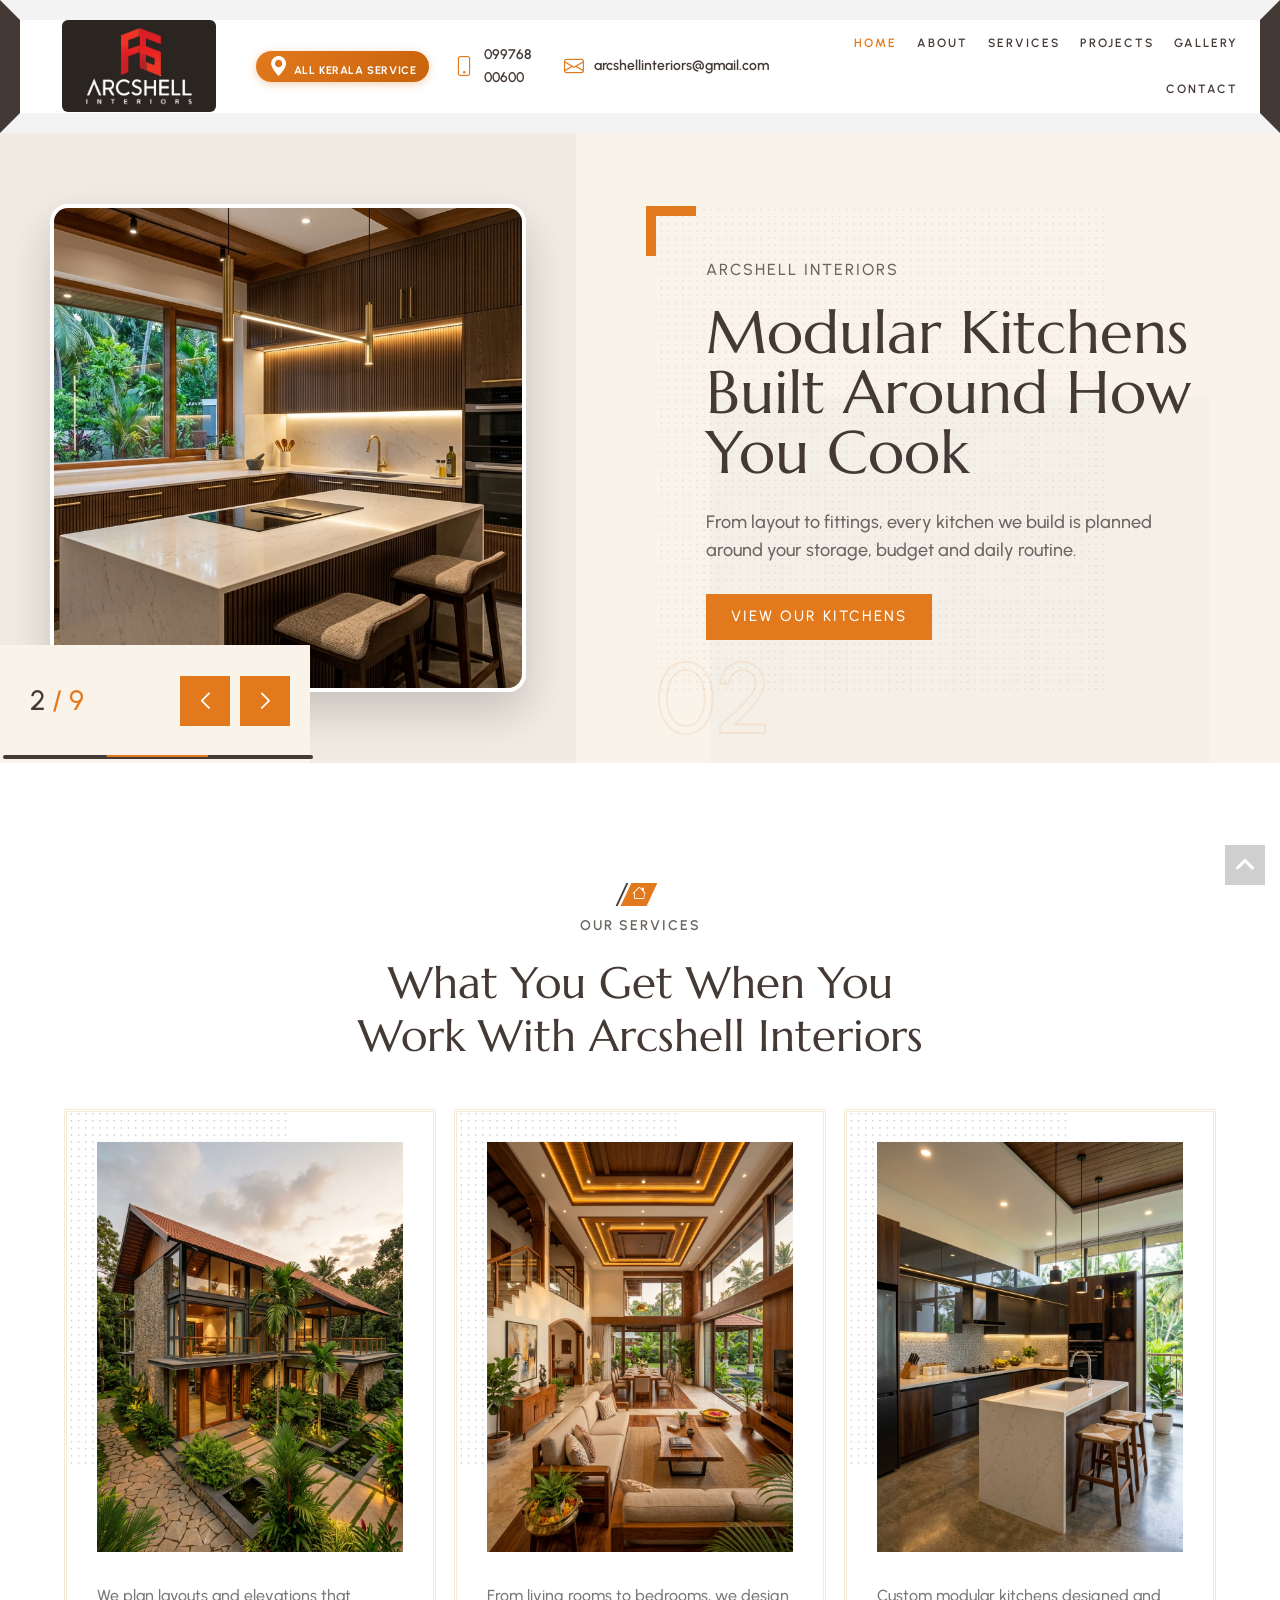
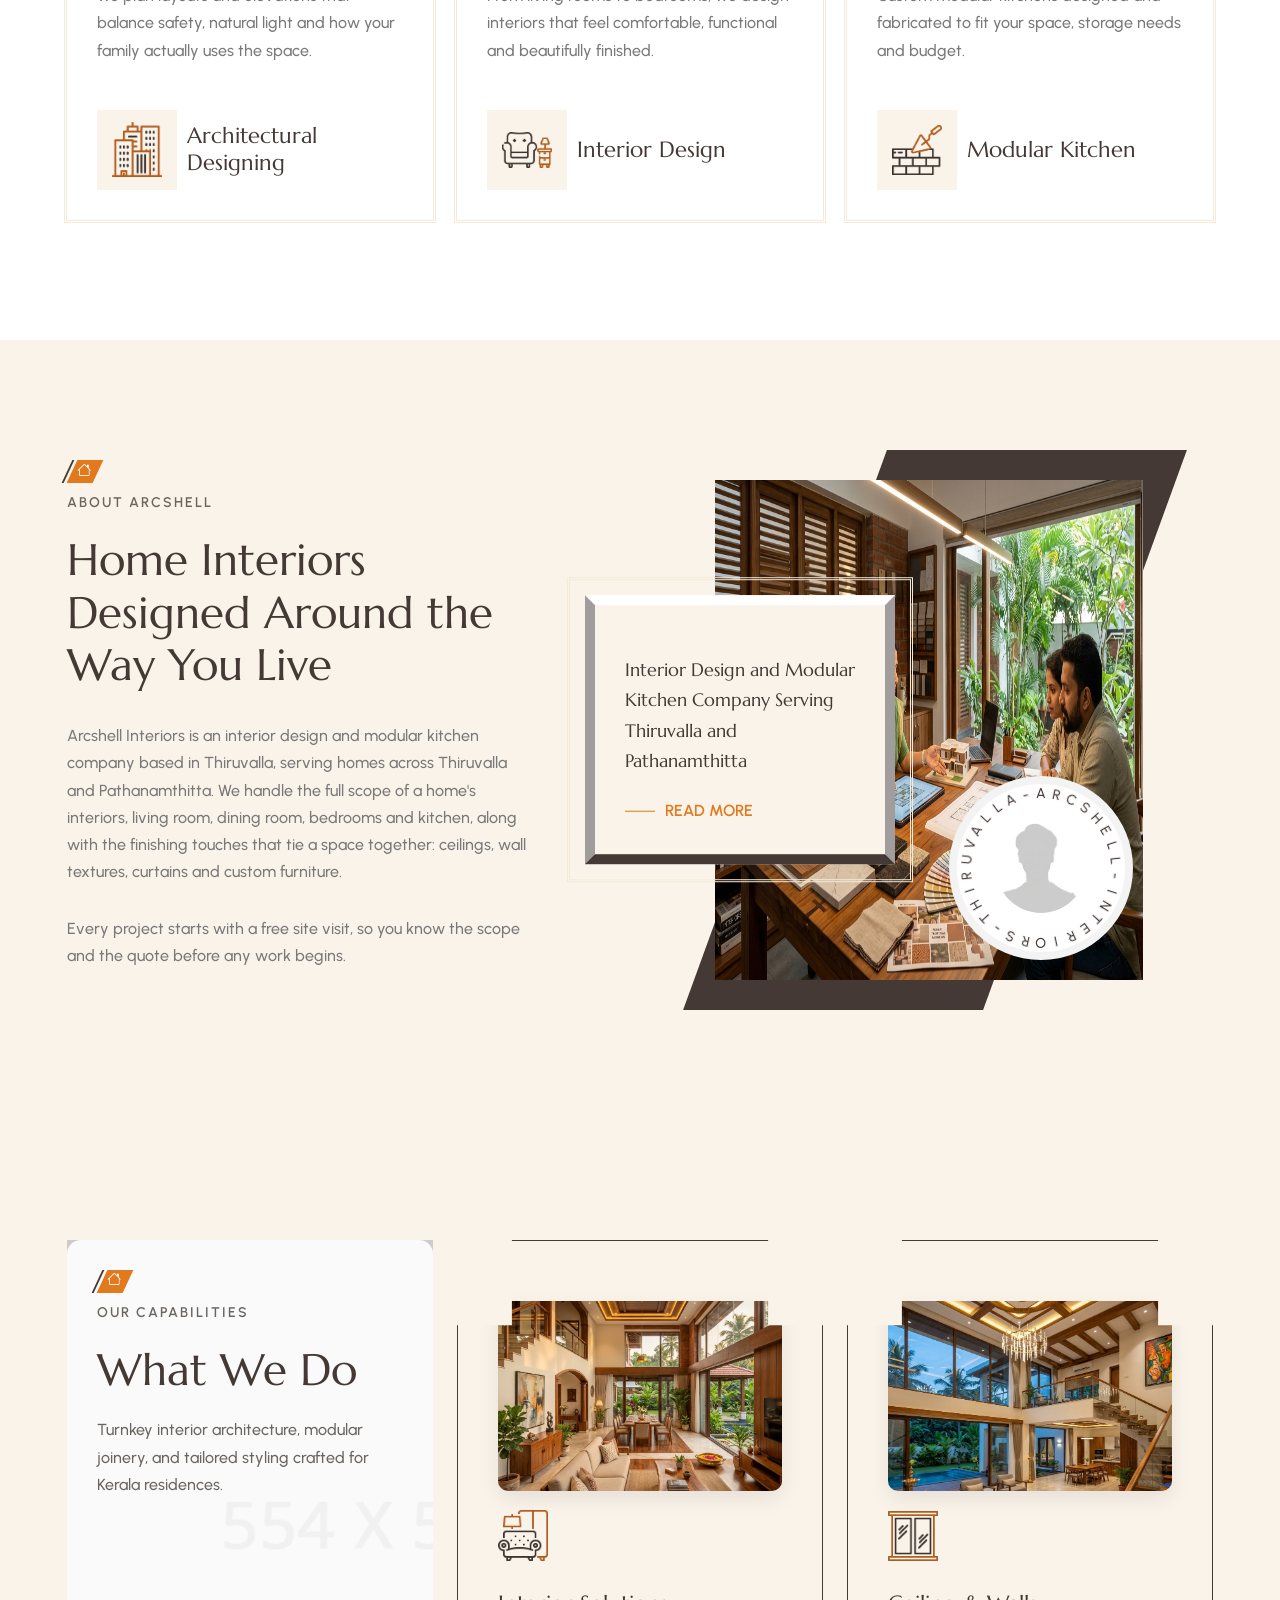
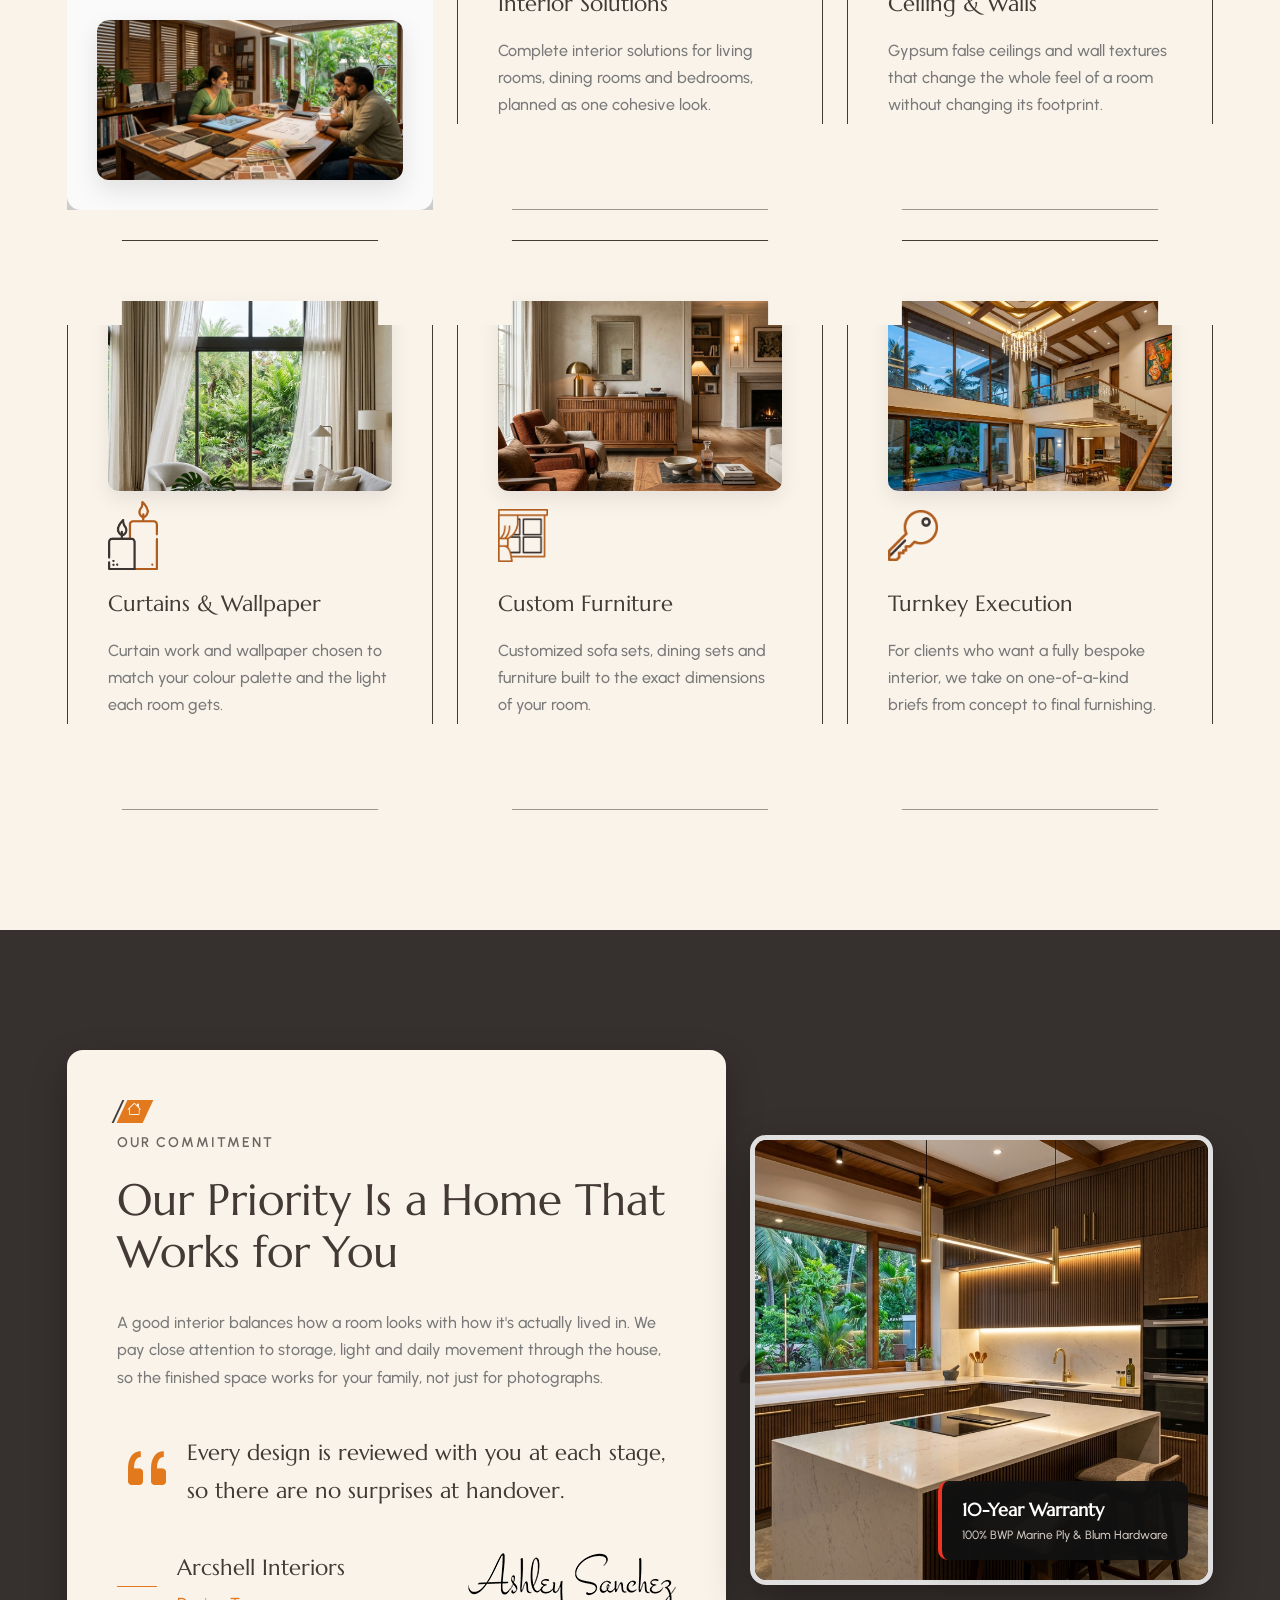
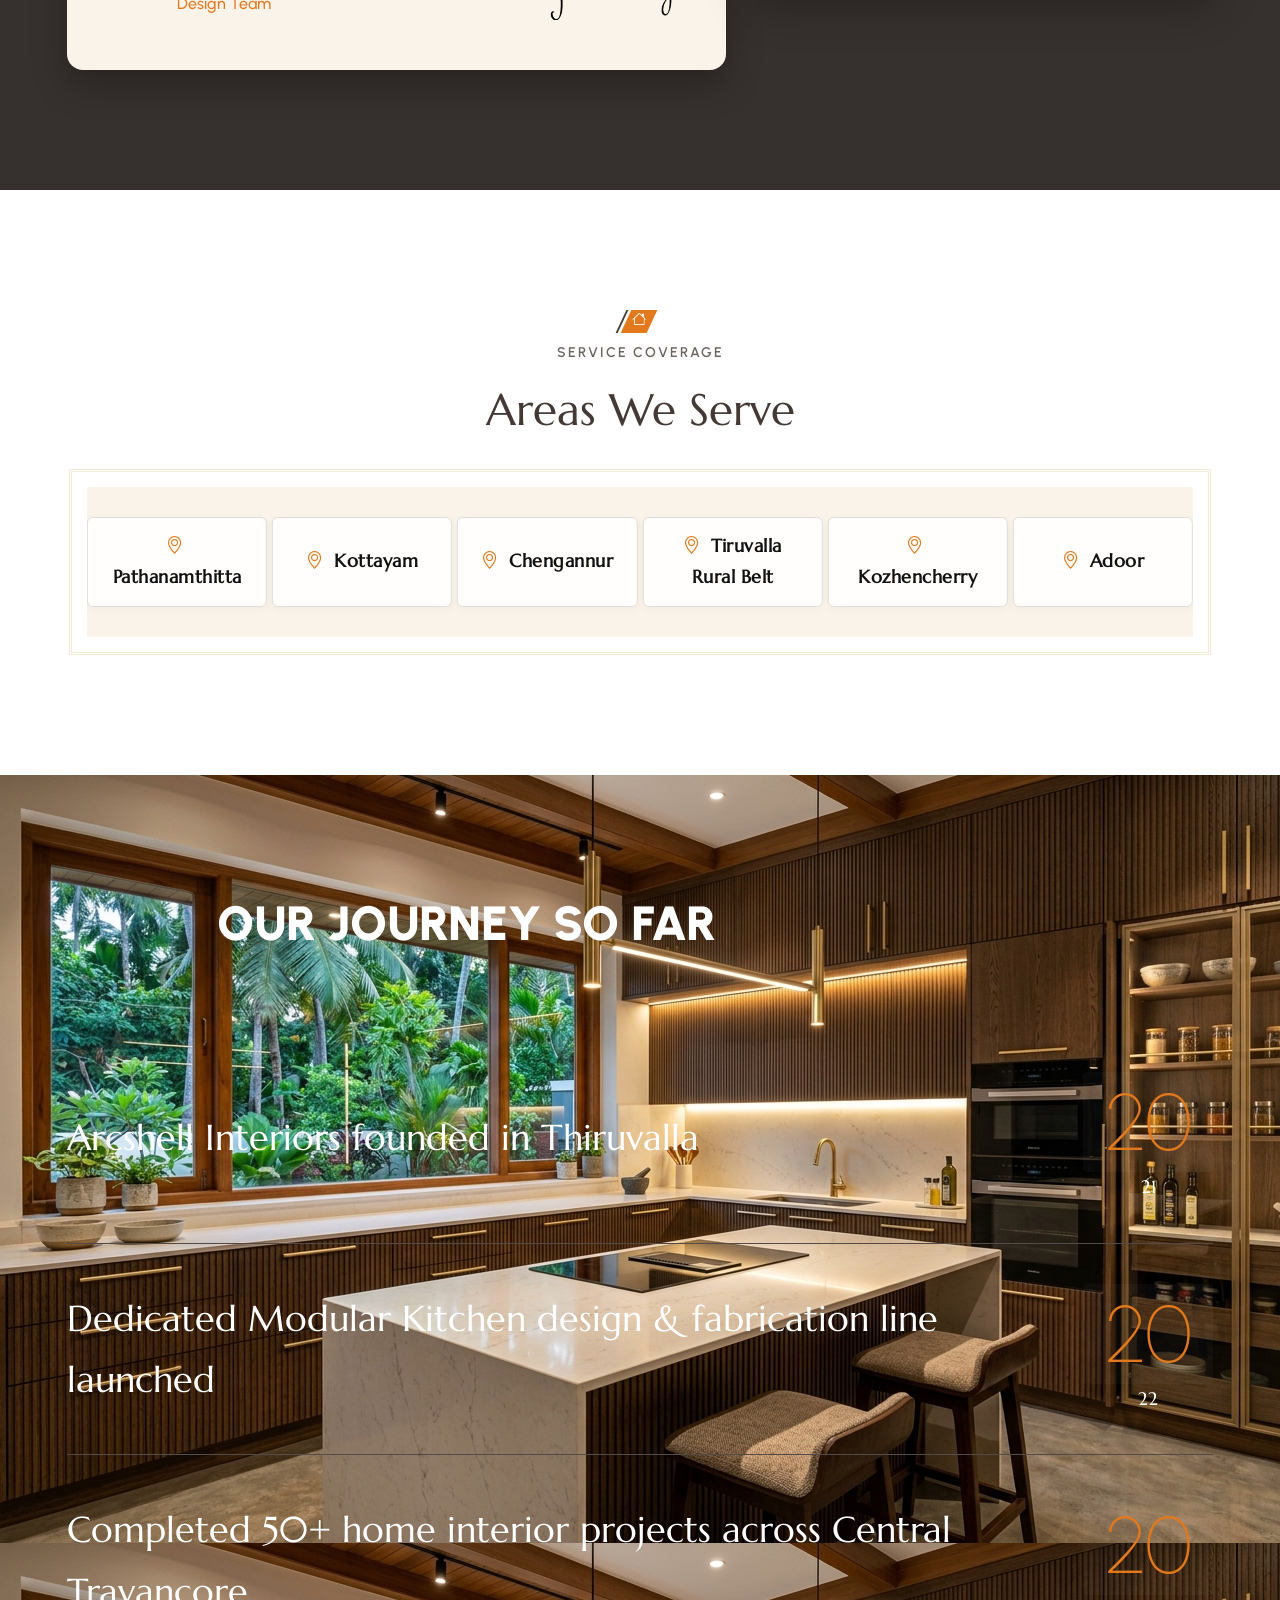
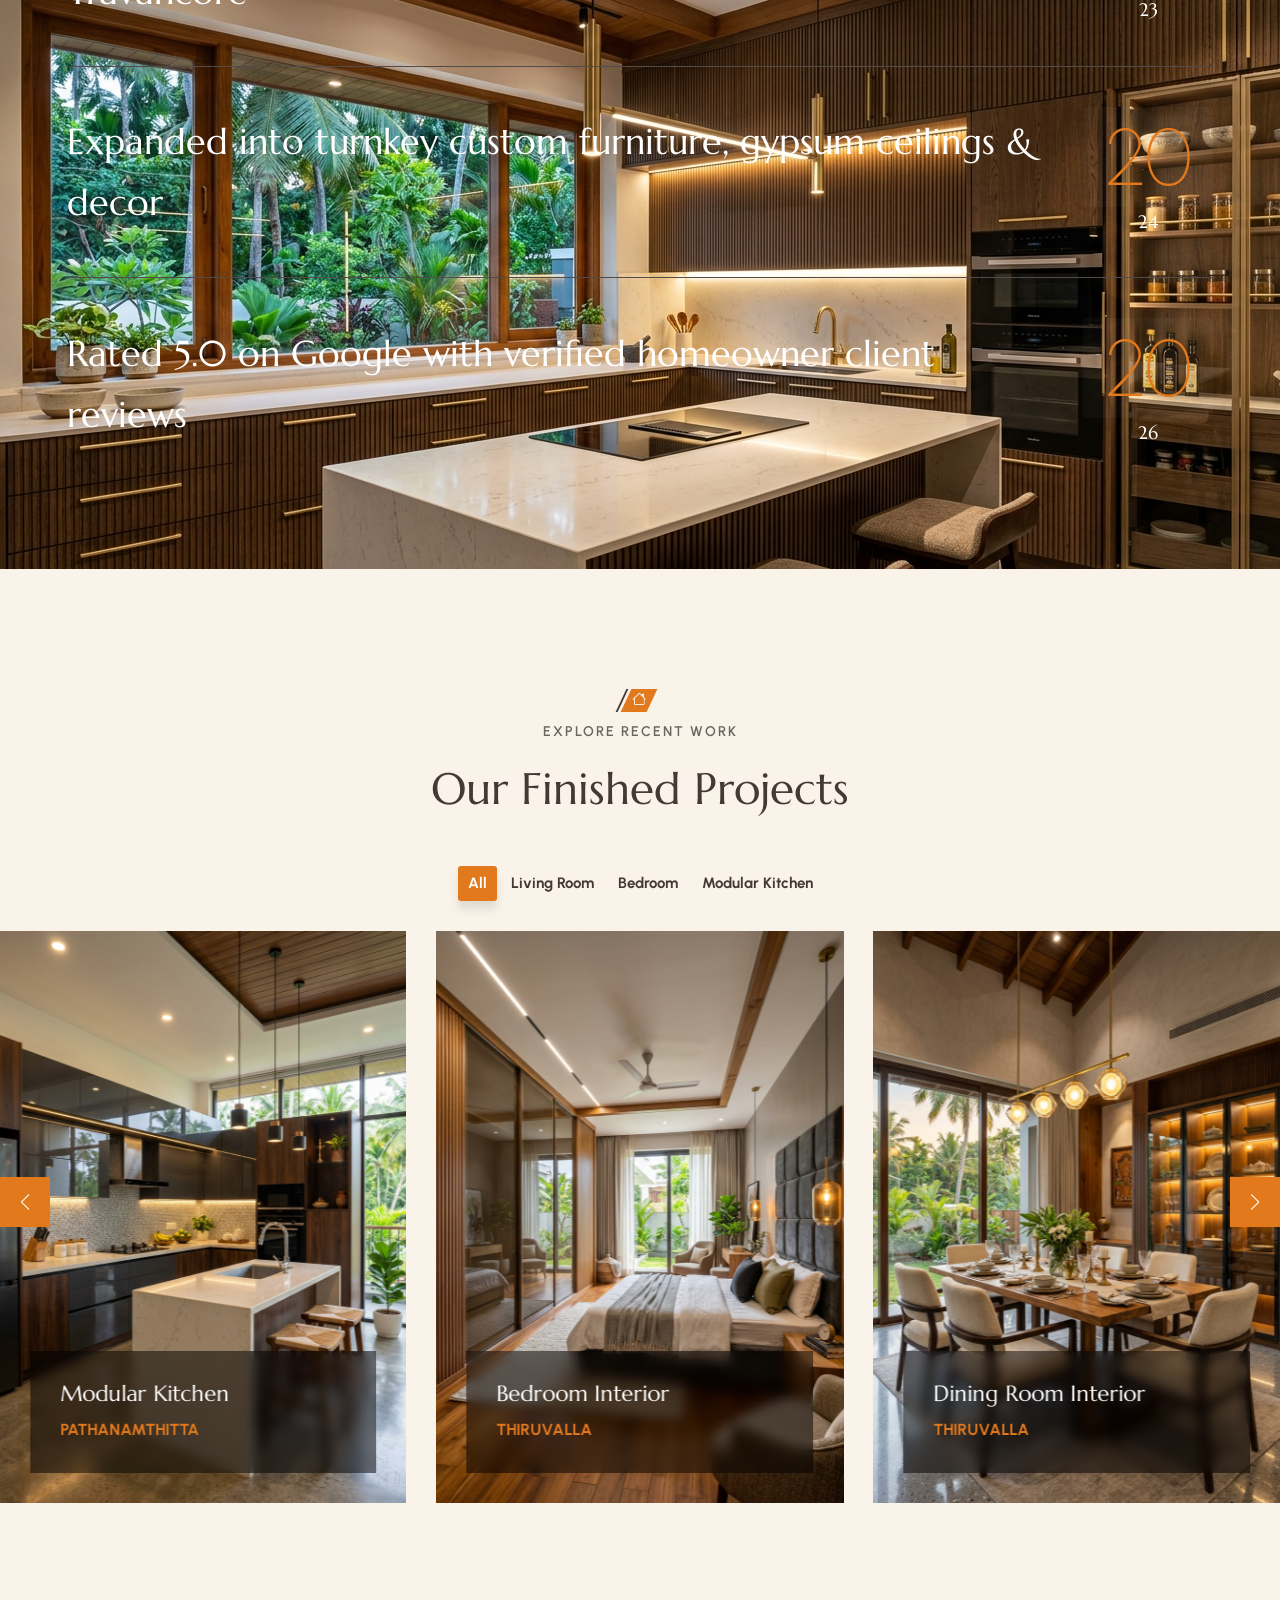
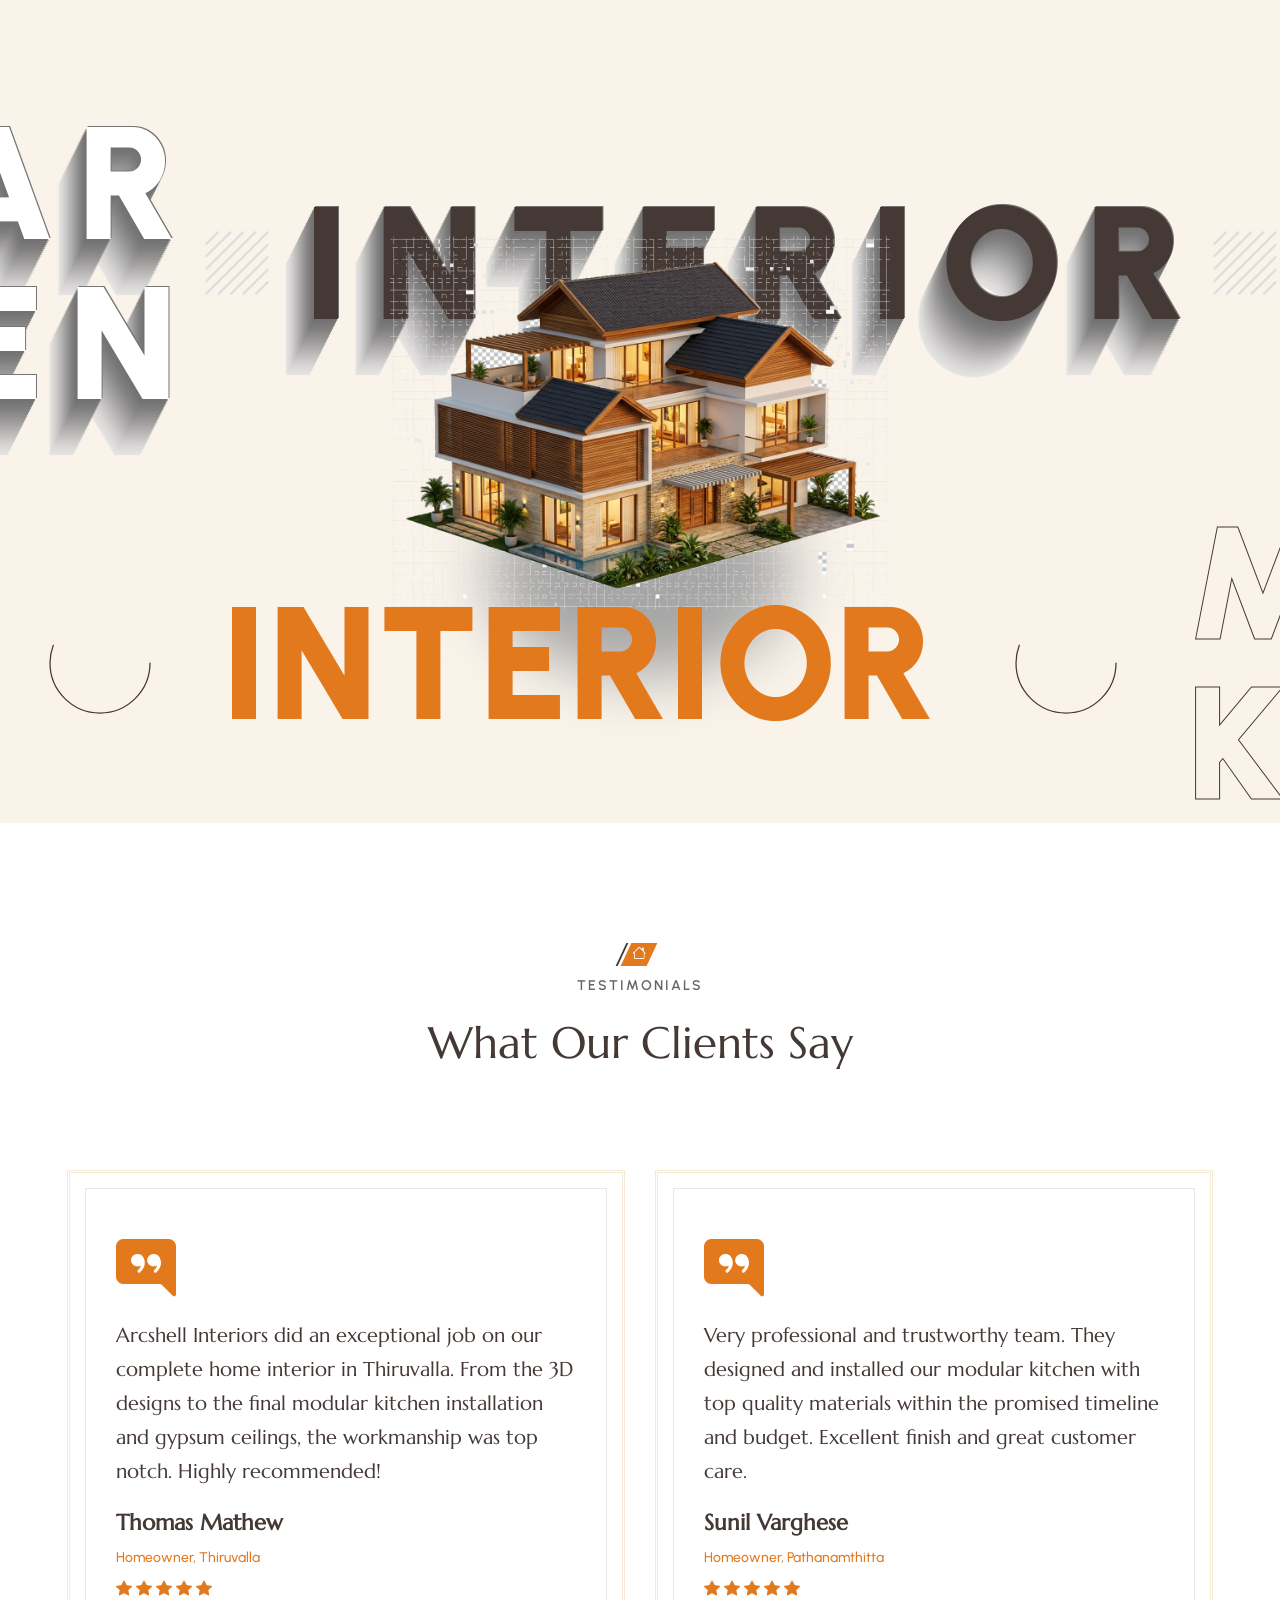
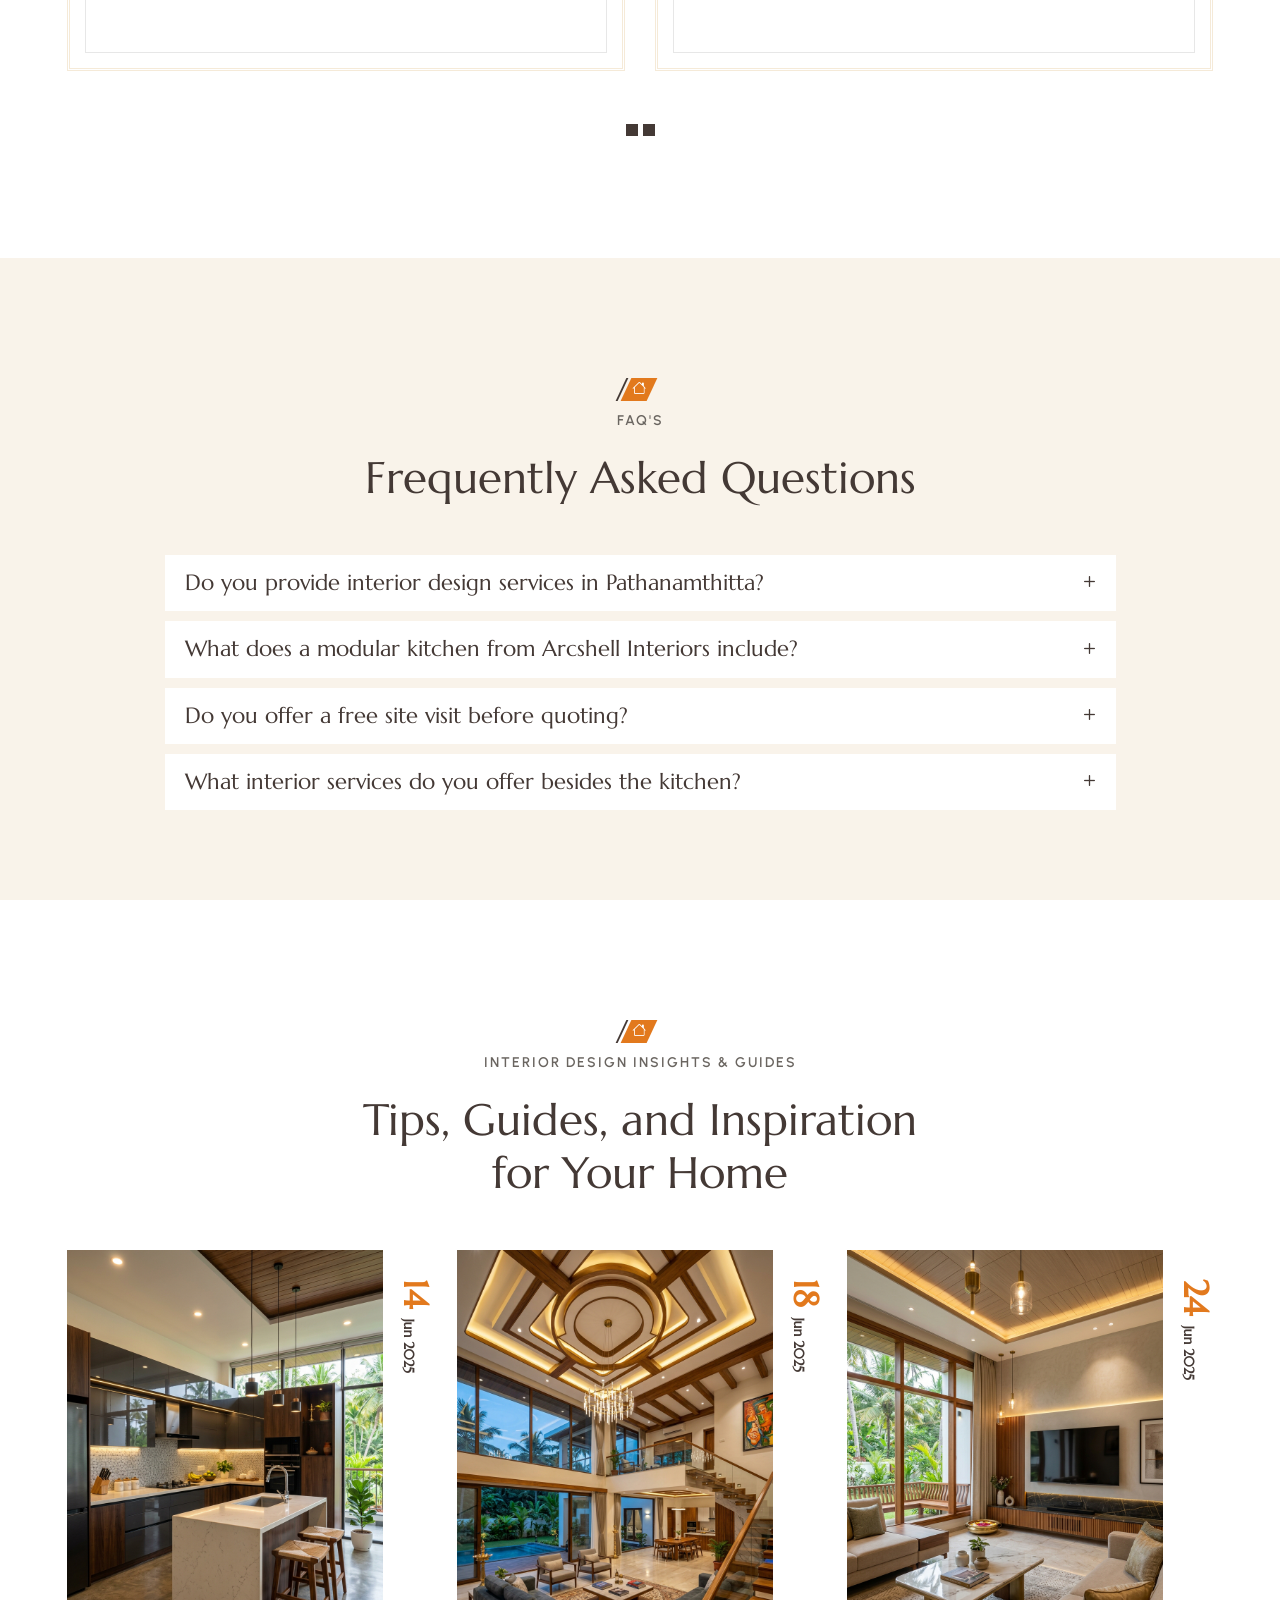
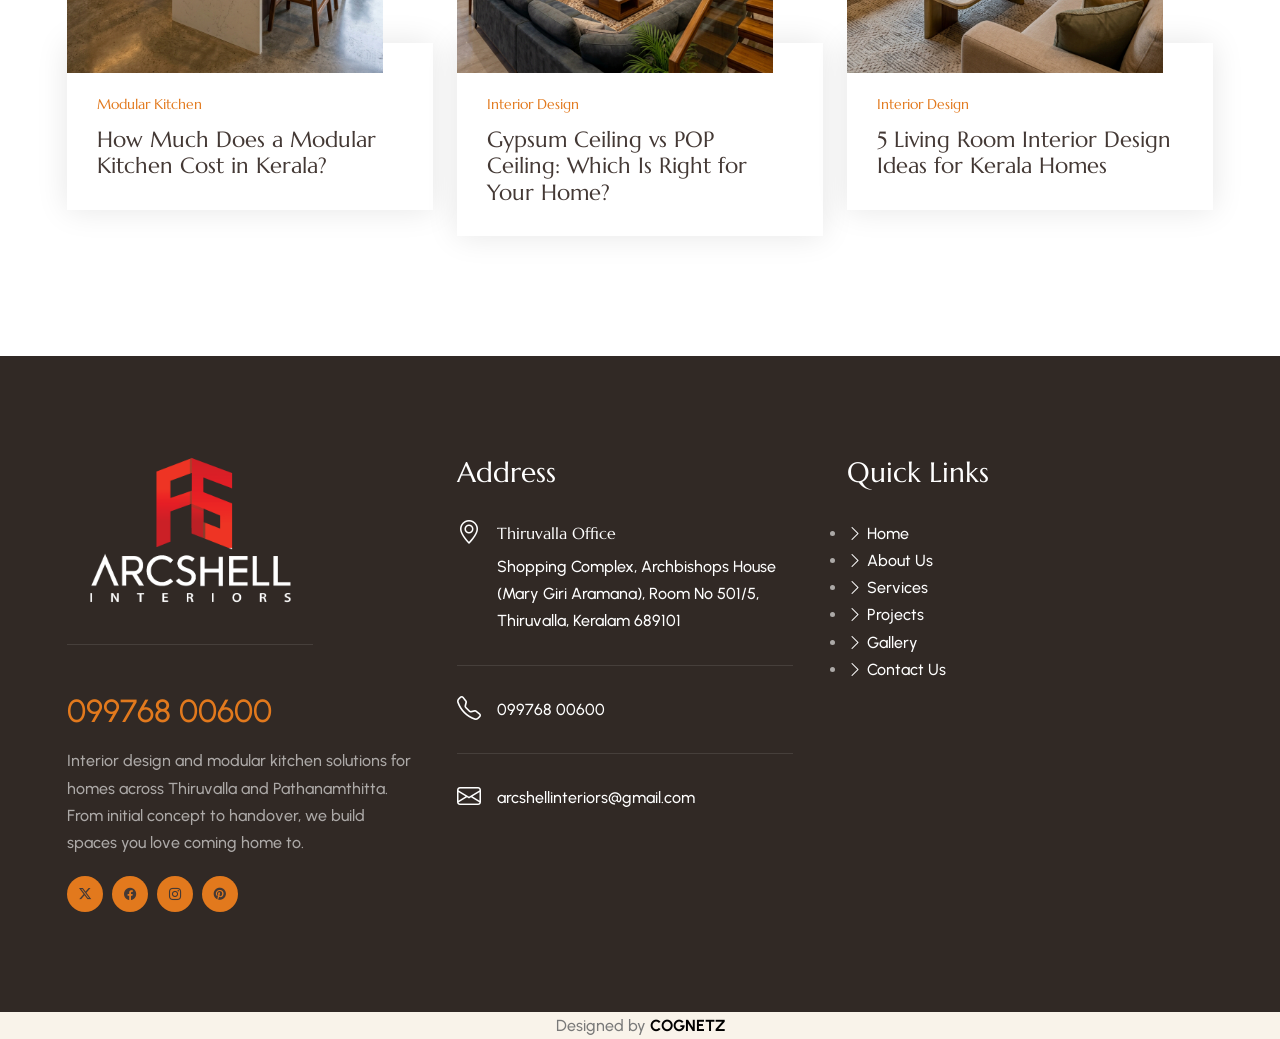
==== commit f5ca4541: "second commit" ====
--- a/index.html
+++ b/index.html
@@ -1,4 +1,4 @@
-<!DOCTYPE html>
+﻿<!DOCTYPE html>
 <html lang="en">
 
 <head>
@@ -21,7 +21,7 @@
 
     <!-- FAVICONS ICON -->
     <link rel="icon" href="images/favicon.ico" type="image/x-icon">
-    <link rel="shortcut icon" type="image/x-icon" href="images/favicon.png">
+    <link rel="shortcut icon" type="image/x-icon" href="images/ArchShell Logo.png">
     
     <!-- PAGE TITLE HERE -->
     <title>Interior Designers in Thiruvalla | Arcshell Interiors</title>
@@ -164,6 +164,9 @@
 <div class="loading-area">
     <div class="loading-box"></div>
     <div class="loading-pic">
+        <div class="loading-logo-box">
+            <img src="images/ArchShell Logo.png" alt="Arcshell Interiors" class="loading-logo">
+        </div>
         <div class="loader"></div>
     </div>
 </div>
@@ -702,7 +705,7 @@
                                     <div style="border-radius: 16px; overflow: hidden; box-shadow: 0 20px 45px rgba(0,0,0,0.3); border: 5px solid rgba(255,255,255,0.85);">
                                         <img src="images/kerala_luxury_kitchen.jpg" alt="Arcshell Interiors Quality Commitment &amp; Craftsmanship" style="width: 100%; height: 440px; object-fit: cover; display: block;">
                                     </div>
-                                    <div style="position: absolute; bottom: 25px; right: 25px; background: rgba(43, 37, 34, 0.95); color: #fff; padding: 14px 20px; border-radius: 10px; border-left: 4px solid #e2791d; box-shadow: 0 10px 25px rgba(0,0,0,0.3);">
+                                    <div style="position: absolute; bottom: 25px; right: 25px; background: rgba(17, 17, 17, 0.95); color: #fff; padding: 14px 20px; border-radius: 10px; border-left: 4px solid #ee3424; box-shadow: 0 10px 25px rgba(0,0,0,0.3);">
                                         <div style="font-size: 18px; font-weight: 700; font-family: 'Marcellus', serif; color: #fff;">10-Year Warranty</div>
                                         <div style="font-size: 12px; color: #d0c8c0;">100% BWP Marine Ply &amp; Blum Hardware</div>
                                     </div>
@@ -735,7 +738,7 @@
                                     <div class="swiper-slide">
                                         <div class="ow-client-logo">
                                             <div class="client-logo text-center p-3" style="background: rgba(255,255,255,0.9); border: 1px solid #e0dcd7; border-radius: 6px; box-shadow: 0 2px 8px rgba(0,0,0,0.04); display: flex; align-items: center; justify-content: center; height: 90px;">
-                                                <span style="font-family: 'Marcellus', serif; font-size: 18px; font-weight: 600; color: #443935; letter-spacing: 0.5px;"><i class="bi bi-geo-alt site-text-primary me-1"></i> Thiruvalla</span>
+                                                <span style="font-family: 'Marcellus', serif; font-size: 18px; font-weight: 600; color: #111111; letter-spacing: 0.5px;"><i class="bi bi-geo-alt site-text-primary me-1"></i> Thiruvalla</span>
                                             </div>
                                         </div>
                                     </div>
@@ -743,7 +746,7 @@
                                     <div class="swiper-slide">
                                         <div class="ow-client-logo">
                                             <div class="client-logo text-center p-3" style="background: rgba(255,255,255,0.9); border: 1px solid #e0dcd7; border-radius: 6px; box-shadow: 0 2px 8px rgba(0,0,0,0.04); display: flex; align-items: center; justify-content: center; height: 90px;">
-                                                <span style="font-family: 'Marcellus', serif; font-size: 18px; font-weight: 600; color: #443935; letter-spacing: 0.5px;"><i class="bi bi-geo-alt site-text-primary me-1"></i> Pathanamthitta</span>
+                                                <span style="font-family: 'Marcellus', serif; font-size: 18px; font-weight: 600; color: #111111; letter-spacing: 0.5px;"><i class="bi bi-geo-alt site-text-primary me-1"></i> Pathanamthitta</span>
                                             </div>
                                         </div>
                                     </div>
@@ -751,7 +754,7 @@
                                     <div class="swiper-slide">
                                         <div class="ow-client-logo">
                                             <div class="client-logo text-center p-3" style="background: rgba(255,255,255,0.9); border: 1px solid #e0dcd7; border-radius: 6px; box-shadow: 0 2px 8px rgba(0,0,0,0.04); display: flex; align-items: center; justify-content: center; height: 90px;">
-                                                <span style="font-family: 'Marcellus', serif; font-size: 18px; font-weight: 600; color: #443935; letter-spacing: 0.5px;"><i class="bi bi-geo-alt site-text-primary me-1"></i> Kottayam</span>
+                                                <span style="font-family: 'Marcellus', serif; font-size: 18px; font-weight: 600; color: #111111; letter-spacing: 0.5px;"><i class="bi bi-geo-alt site-text-primary me-1"></i> Kottayam</span>
                                             </div>
                                         </div>
                                     </div>
@@ -759,7 +762,7 @@
                                     <div class="swiper-slide">
                                         <div class="ow-client-logo">
                                             <div class="client-logo text-center p-3" style="background: rgba(255,255,255,0.9); border: 1px solid #e0dcd7; border-radius: 6px; box-shadow: 0 2px 8px rgba(0,0,0,0.04); display: flex; align-items: center; justify-content: center; height: 90px;">
-                                                <span style="font-family: 'Marcellus', serif; font-size: 18px; font-weight: 600; color: #443935; letter-spacing: 0.5px;"><i class="bi bi-geo-alt site-text-primary me-1"></i> Chengannur</span>
+                                                <span style="font-family: 'Marcellus', serif; font-size: 18px; font-weight: 600; color: #111111; letter-spacing: 0.5px;"><i class="bi bi-geo-alt site-text-primary me-1"></i> Chengannur</span>
                                             </div>
                                         </div>
                                     </div>
@@ -767,7 +770,7 @@
                                     <div class="swiper-slide">
                                         <div class="ow-client-logo">
                                             <div class="client-logo text-center p-3" style="background: rgba(255,255,255,0.9); border: 1px solid #e0dcd7; border-radius: 6px; box-shadow: 0 2px 8px rgba(0,0,0,0.04); display: flex; align-items: center; justify-content: center; height: 90px;">
-                                                <span style="font-family: 'Marcellus', serif; font-size: 18px; font-weight: 600; color: #443935; letter-spacing: 0.5px;"><i class="bi bi-geo-alt site-text-primary me-1"></i> Tiruvalla Rural Belt</span>
+                                                <span style="font-family: 'Marcellus', serif; font-size: 18px; font-weight: 600; color: #111111; letter-spacing: 0.5px;"><i class="bi bi-geo-alt site-text-primary me-1"></i> Tiruvalla Rural Belt</span>
                                             </div>
                                         </div>
                                     </div>
@@ -775,7 +778,7 @@
                                     <div class="swiper-slide">
                                         <div class="ow-client-logo">
                                             <div class="client-logo text-center p-3" style="background: rgba(255,255,255,0.9); border: 1px solid #e0dcd7; border-radius: 6px; box-shadow: 0 2px 8px rgba(0,0,0,0.04); display: flex; align-items: center; justify-content: center; height: 90px;">
-                                                <span style="font-family: 'Marcellus', serif; font-size: 18px; font-weight: 600; color: #443935; letter-spacing: 0.5px;"><i class="bi bi-geo-alt site-text-primary me-1"></i> Kozhencherry</span>
+                                                <span style="font-family: 'Marcellus', serif; font-size: 18px; font-weight: 600; color: #111111; letter-spacing: 0.5px;"><i class="bi bi-geo-alt site-text-primary me-1"></i> Kozhencherry</span>
                                             </div>
                                         </div>
                                     </div>
@@ -783,7 +786,7 @@
                                     <div class="swiper-slide">
                                         <div class="ow-client-logo">
                                             <div class="client-logo text-center p-3" style="background: rgba(255,255,255,0.9); border: 1px solid #e0dcd7; border-radius: 6px; box-shadow: 0 2px 8px rgba(0,0,0,0.04); display: flex; align-items: center; justify-content: center; height: 90px;">
-                                                <span style="font-family: 'Marcellus', serif; font-size: 18px; font-weight: 600; color: #443935; letter-spacing: 0.5px;"><i class="bi bi-geo-alt site-text-primary me-1"></i> Adoor</span>
+                                                <span style="font-family: 'Marcellus', serif; font-size: 18px; font-weight: 600; color: #111111; letter-spacing: 0.5px;"><i class="bi bi-geo-alt site-text-primary me-1"></i> Adoor</span>
                                             </div>
                                         </div>
                                     </div>
@@ -809,11 +812,11 @@
                             <!-- ITEM 01 -->
                             <li>
                                 <div class="twm-achi-bx-conent">
-                                    <div class="twm-achi-bx-date"><b>20</b>21</div>
+                                     <div class="twm-achi-bx-date"><b>20</b>21</div> 
                                     <div class="twm-achi-bx-left d-flex align-items-center">
-                                        <div class="twm-achi-thumb">
+                                        <!-- <div class="twm-achi-thumb">
                                             <img src="images/studio_consultation.jpg" alt="Arcshell Interiors founded in Thiruvalla">
-                                        </div>
+                                        </div> -->
                                         <span>Arcshell Interiors founded in Thiruvalla</span>
                                     </div>
                                 </div>
@@ -824,9 +827,7 @@
                                 <div class="twm-achi-bx-conent">
                                     <div class="twm-achi-bx-date"><b>20</b>22</div>
                                     <div class="twm-achi-bx-left d-flex align-items-center">
-                                        <div class="twm-achi-thumb">
-                                            <img src="images/kerala_luxury_kitchen.jpg" alt="Dedicated Modular Kitchen design &amp; fabrication line launched">
-                                        </div>
+                                        
                                         <span>Dedicated Modular Kitchen design &amp; fabrication line launched</span>
                                     </div>
                                 </div>
@@ -837,9 +838,7 @@
                                 <div class="twm-achi-bx-conent">
                                     <div class="twm-achi-bx-date"><b>20</b>23</div>
                                     <div class="twm-achi-bx-left d-flex align-items-center">
-                                        <div class="twm-achi-thumb">
-                                            <img src="images/arcshell_video_poster.jpg" alt="Completed 50+ home interior projects across Pathanamthitta &amp; Thiruvalla">
-                                        </div>
+                                        
                                         <span>Completed 50+ home interior projects across Central Travancore</span>
                                     </div>
                                 </div>
@@ -850,9 +849,7 @@
                                 <div class="twm-achi-bx-conent">
                                     <div class="twm-achi-bx-date"><b>20</b>24</div>
                                     <div class="twm-achi-bx-left d-flex align-items-center">
-                                        <div class="twm-achi-thumb">
-                                            <img src="images/services/service_gypsum_ceiling.jpg" alt="Expanded into turnkey custom furniture, gypsum ceilings &amp; decor">
-                                        </div>
+                                        
                                         <span>Expanded into turnkey custom furniture, gypsum ceilings &amp; decor</span>
                                     </div>
                                 </div>
@@ -863,9 +860,7 @@
                                 <div class="twm-achi-bx-conent">
                                     <div class="twm-achi-bx-date"><b>20</b>26</div>
                                     <div class="twm-achi-bx-left d-flex align-items-center">
-                                        <div class="twm-achi-thumb">
-                                            <img src="images/services/service_dining_room.jpg" alt="Rated 5.0 on Google with verified homeowner client reviews">
-                                        </div>
+                                       
                                         <span>Rated 5.0 on Google with verified homeowner client reviews</span>
                                     </div>
                                 </div>
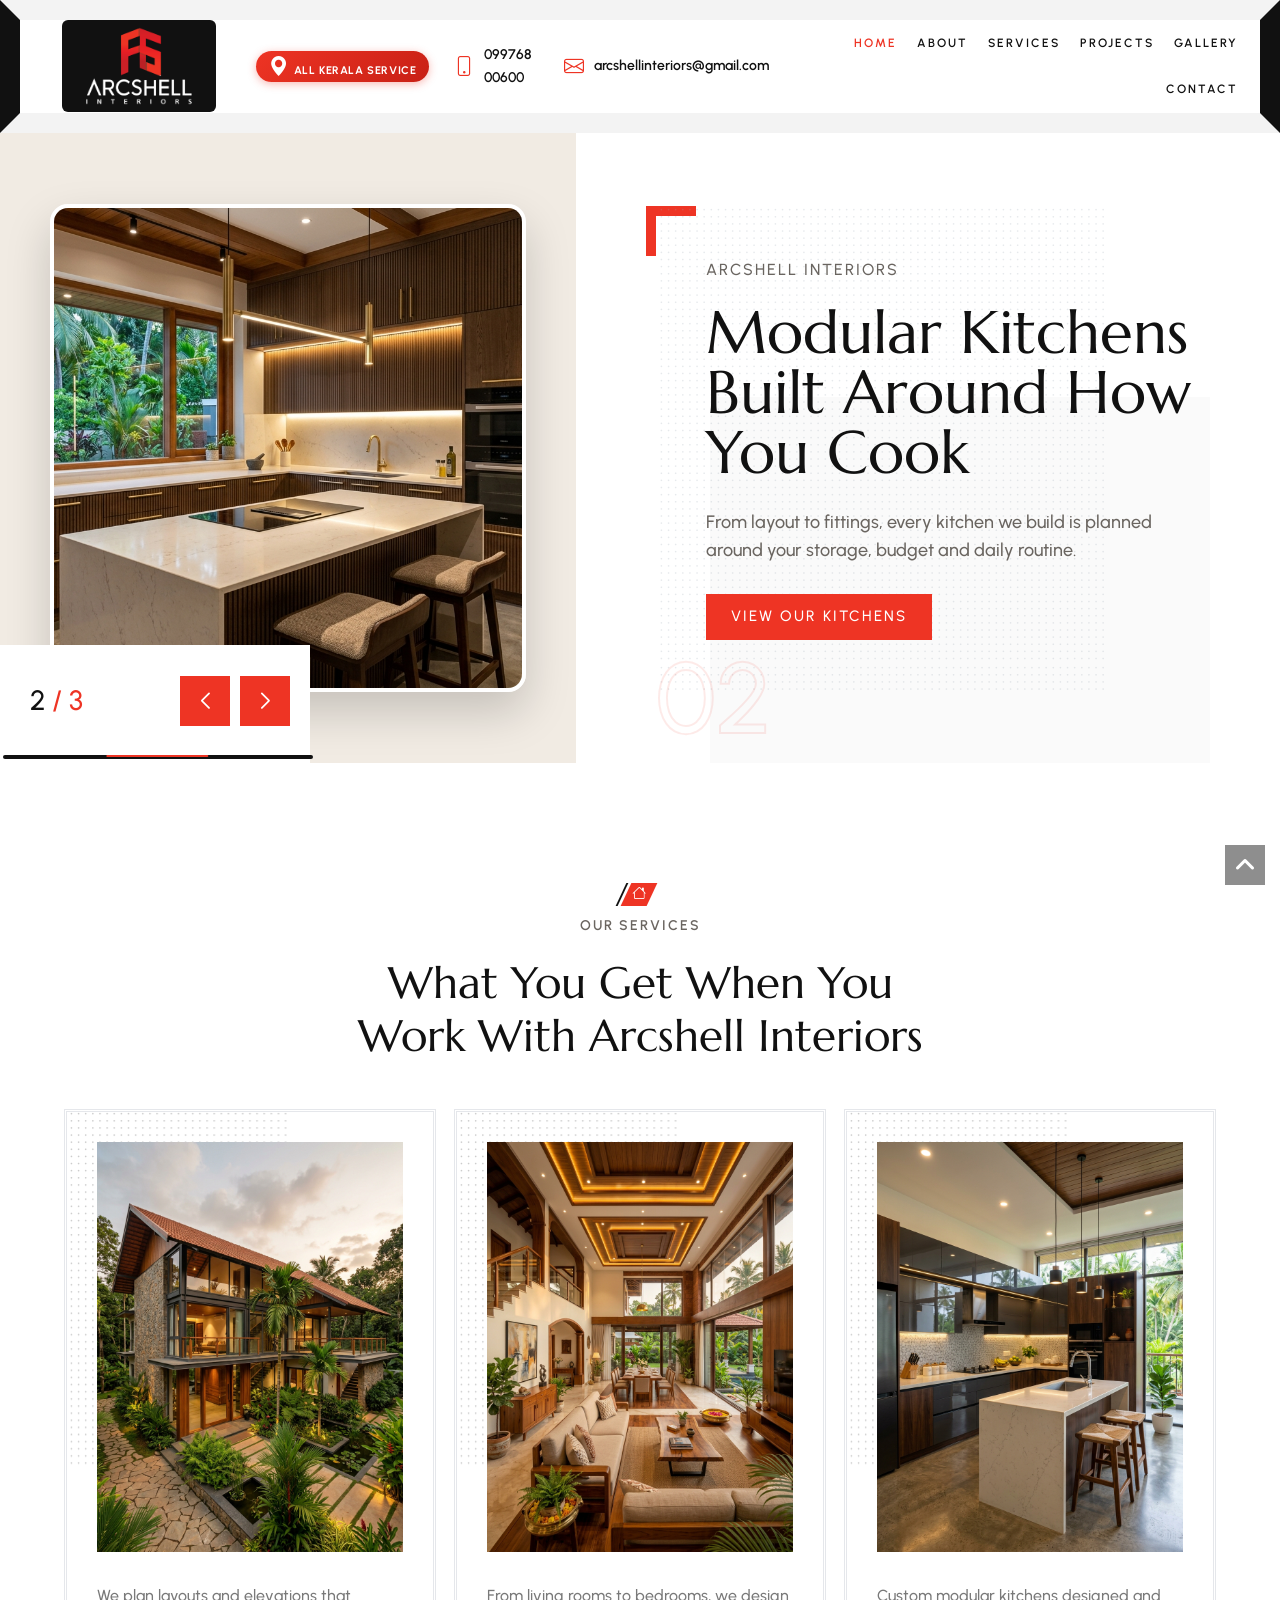
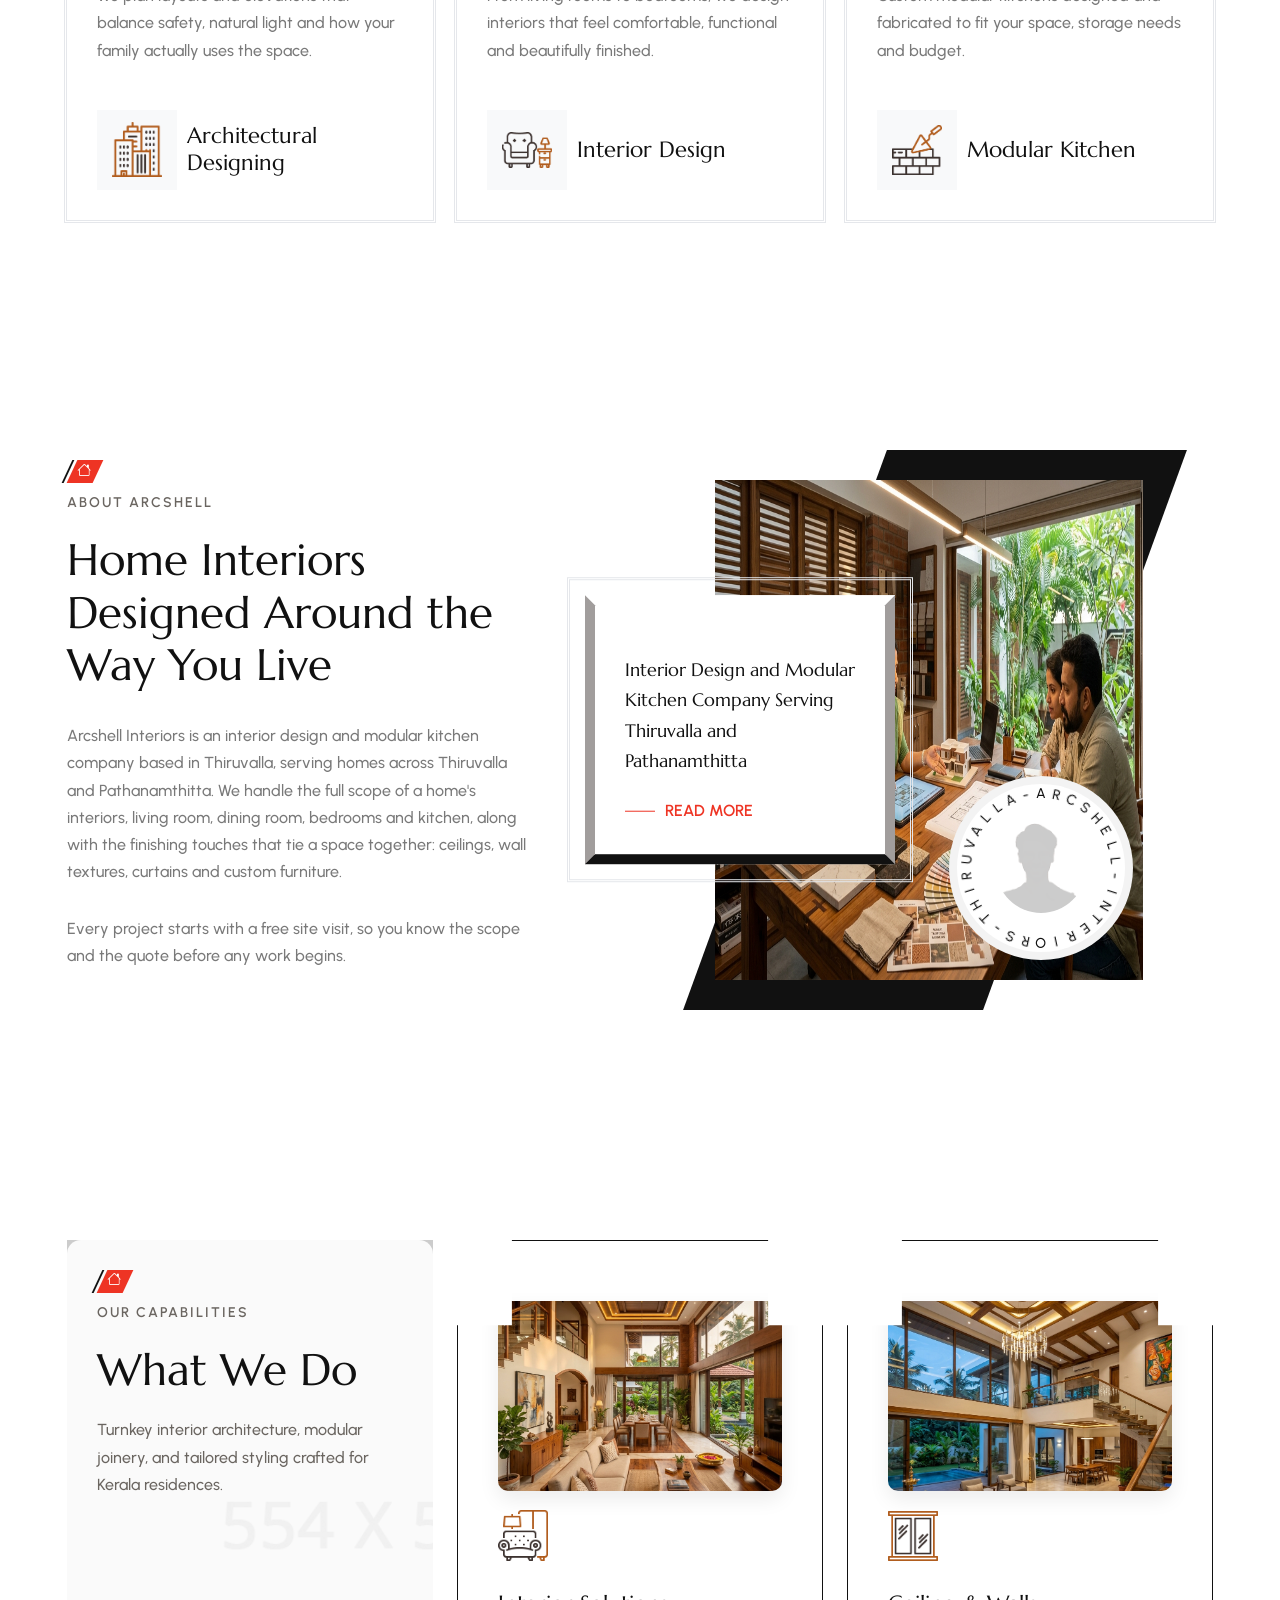
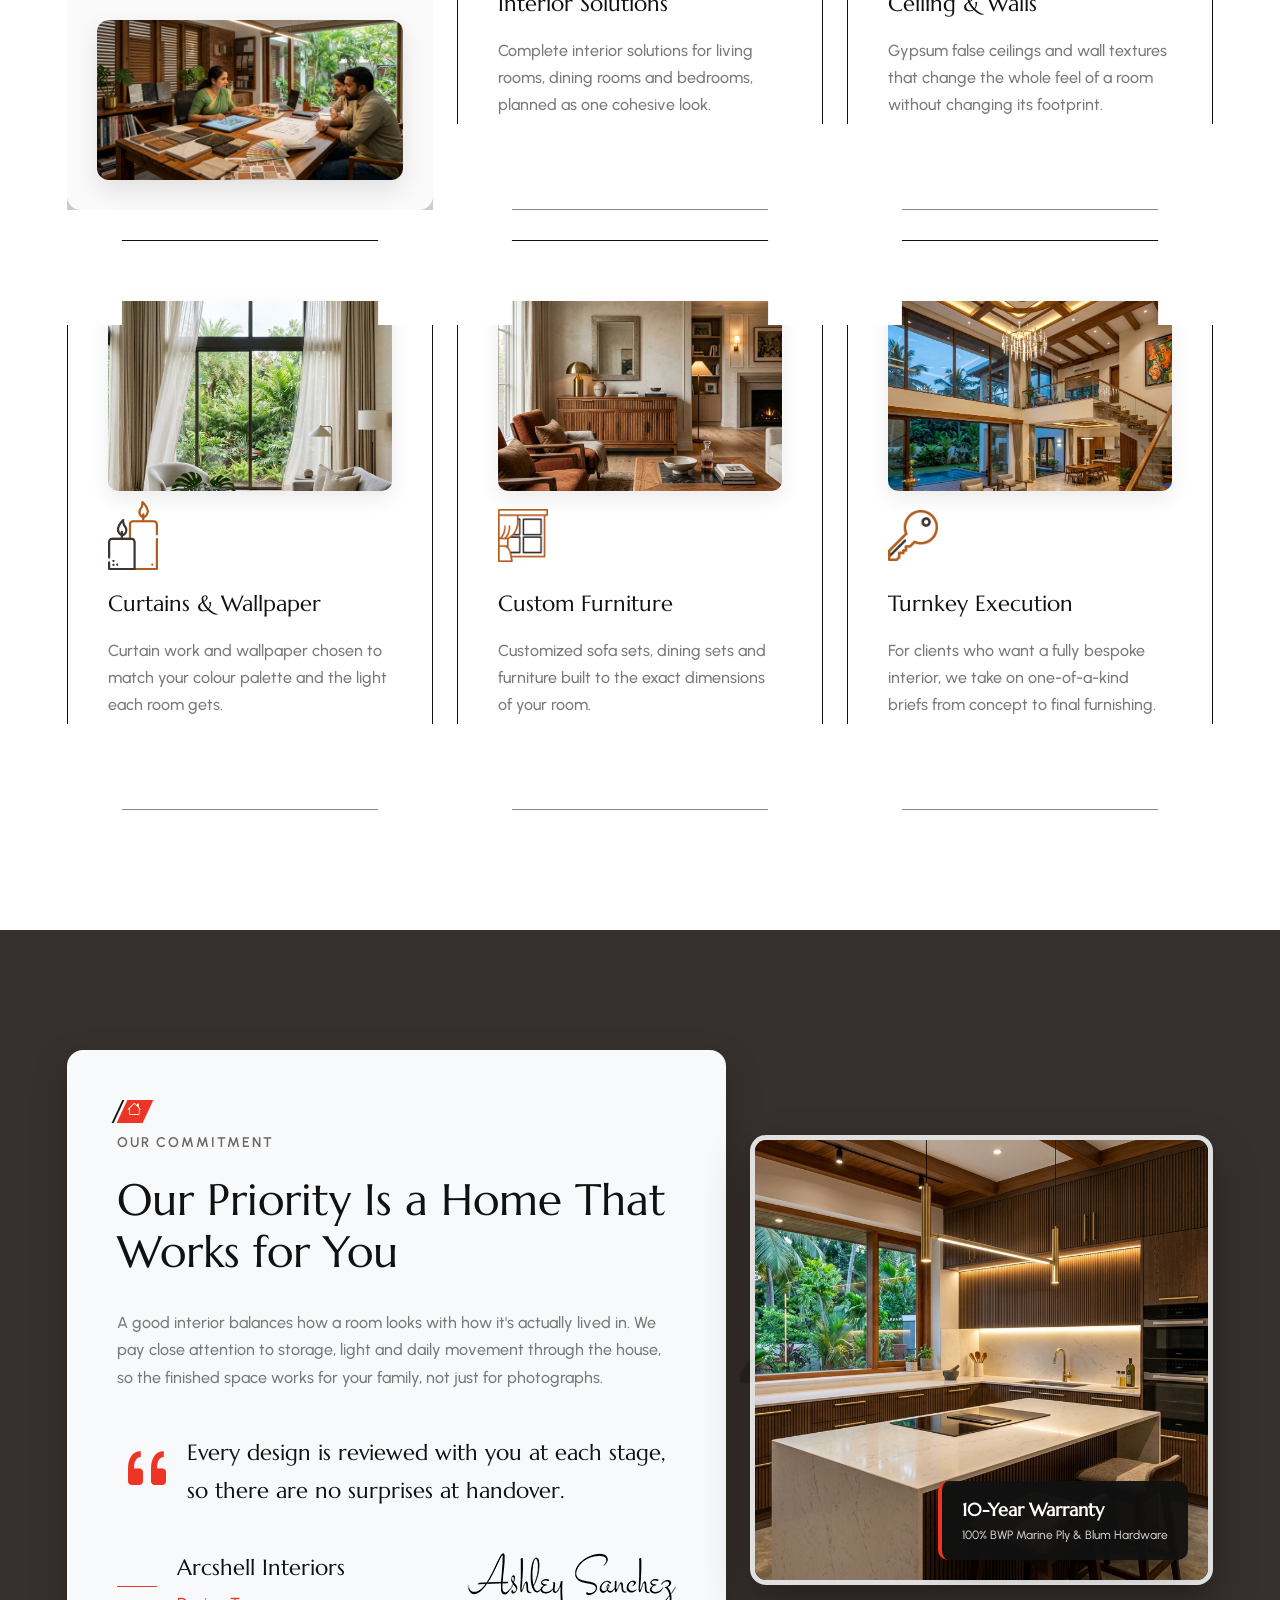
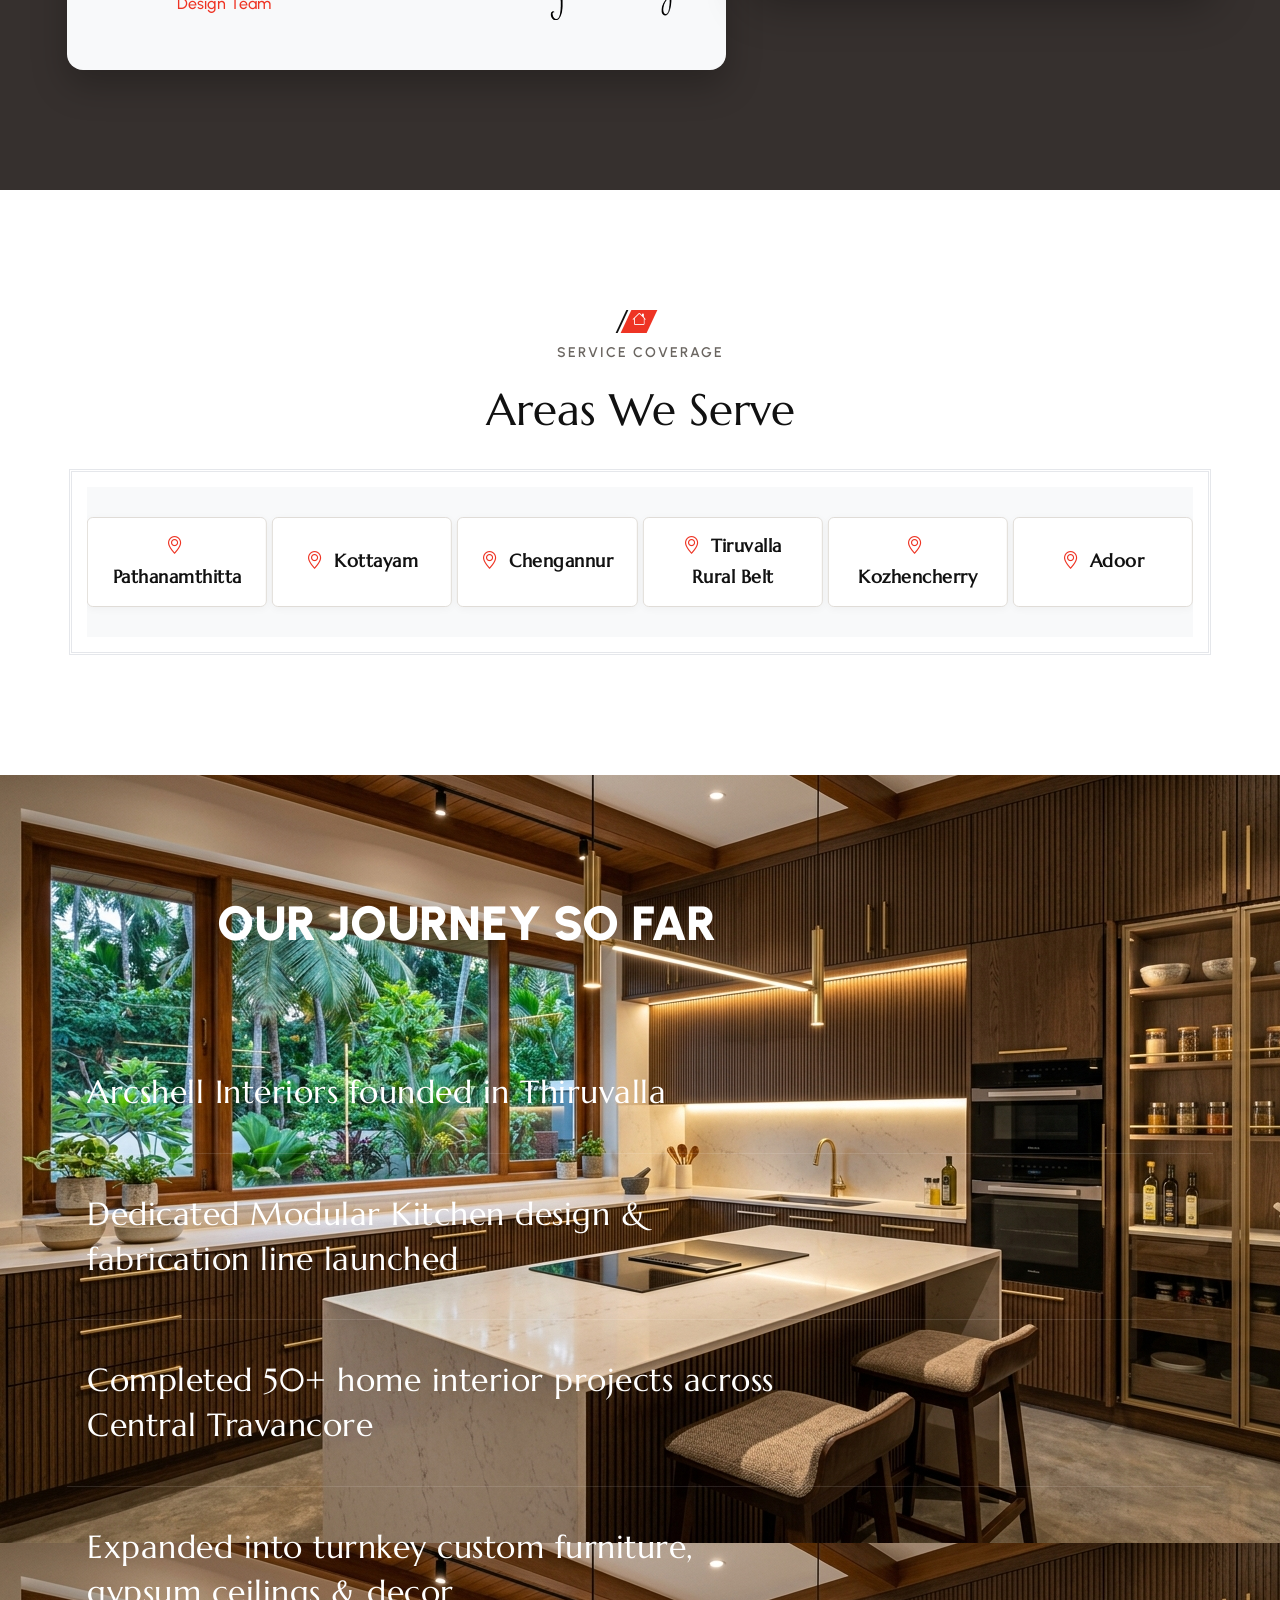
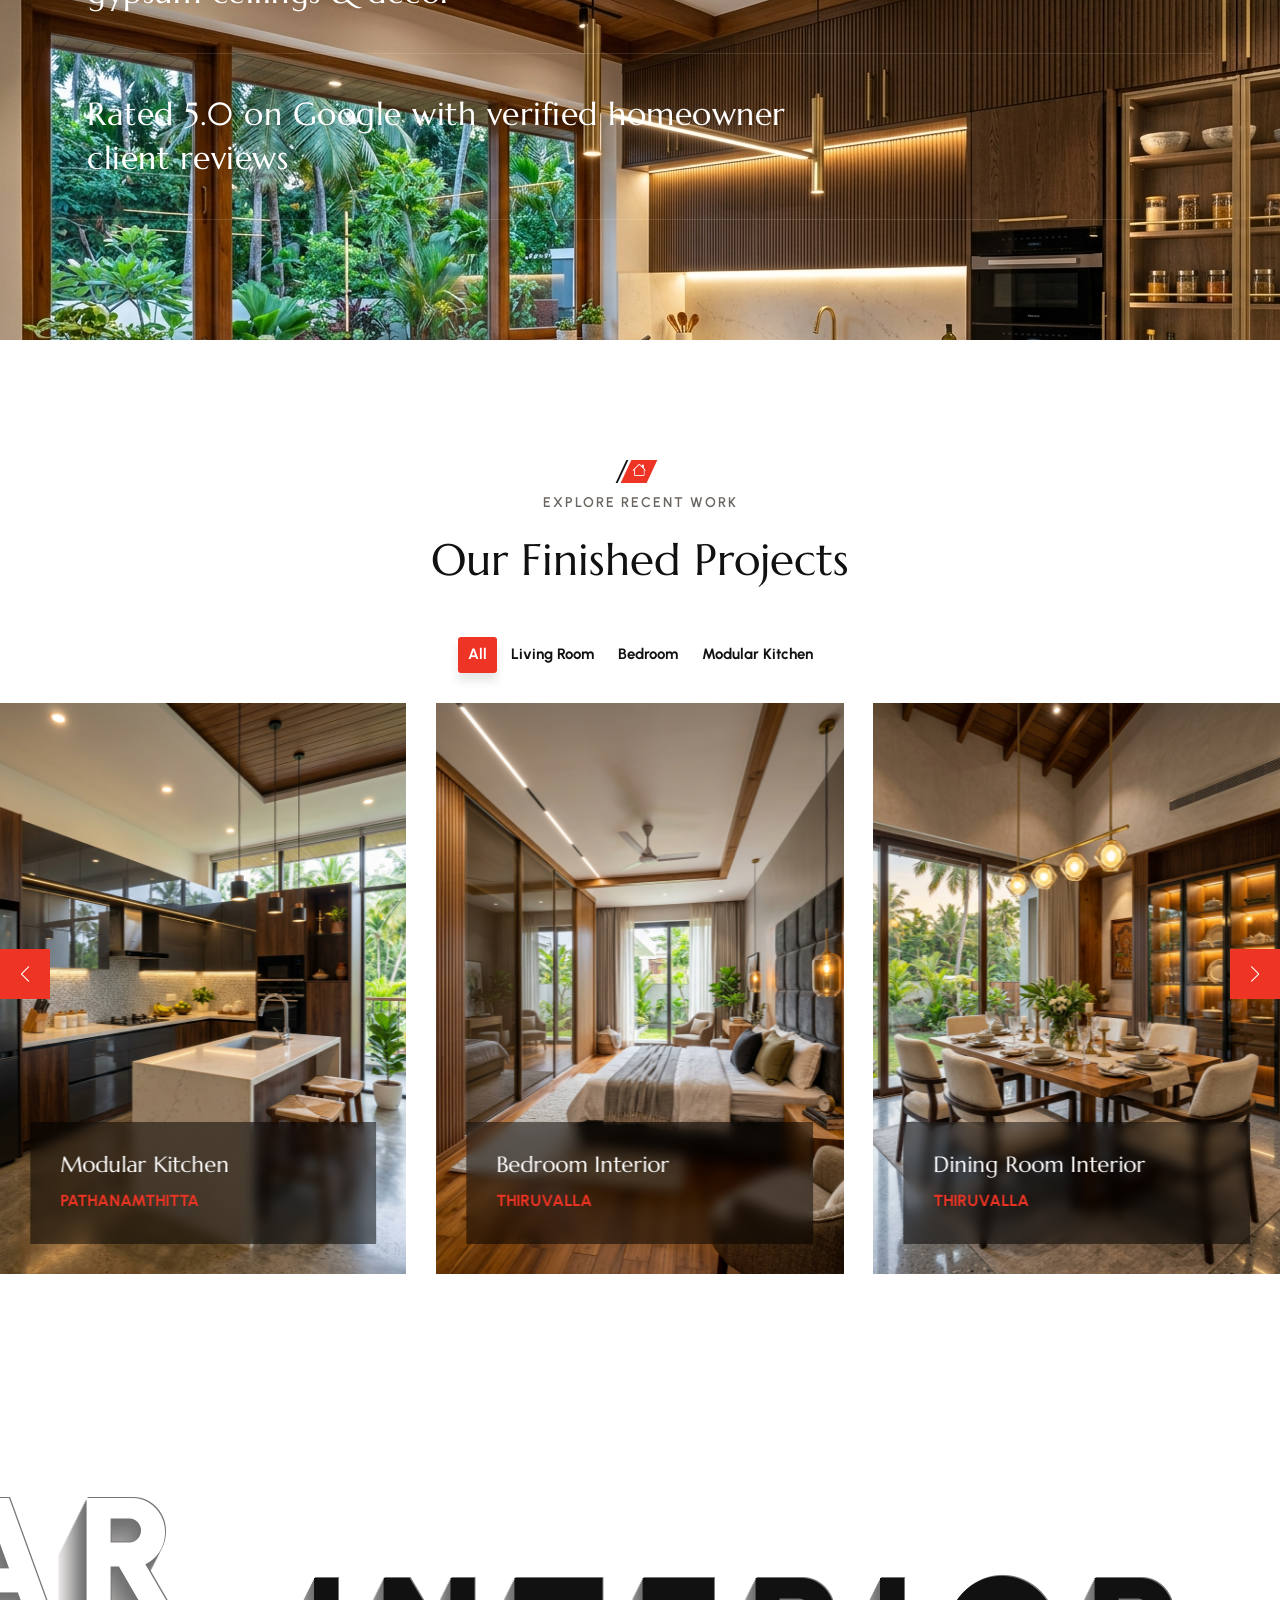
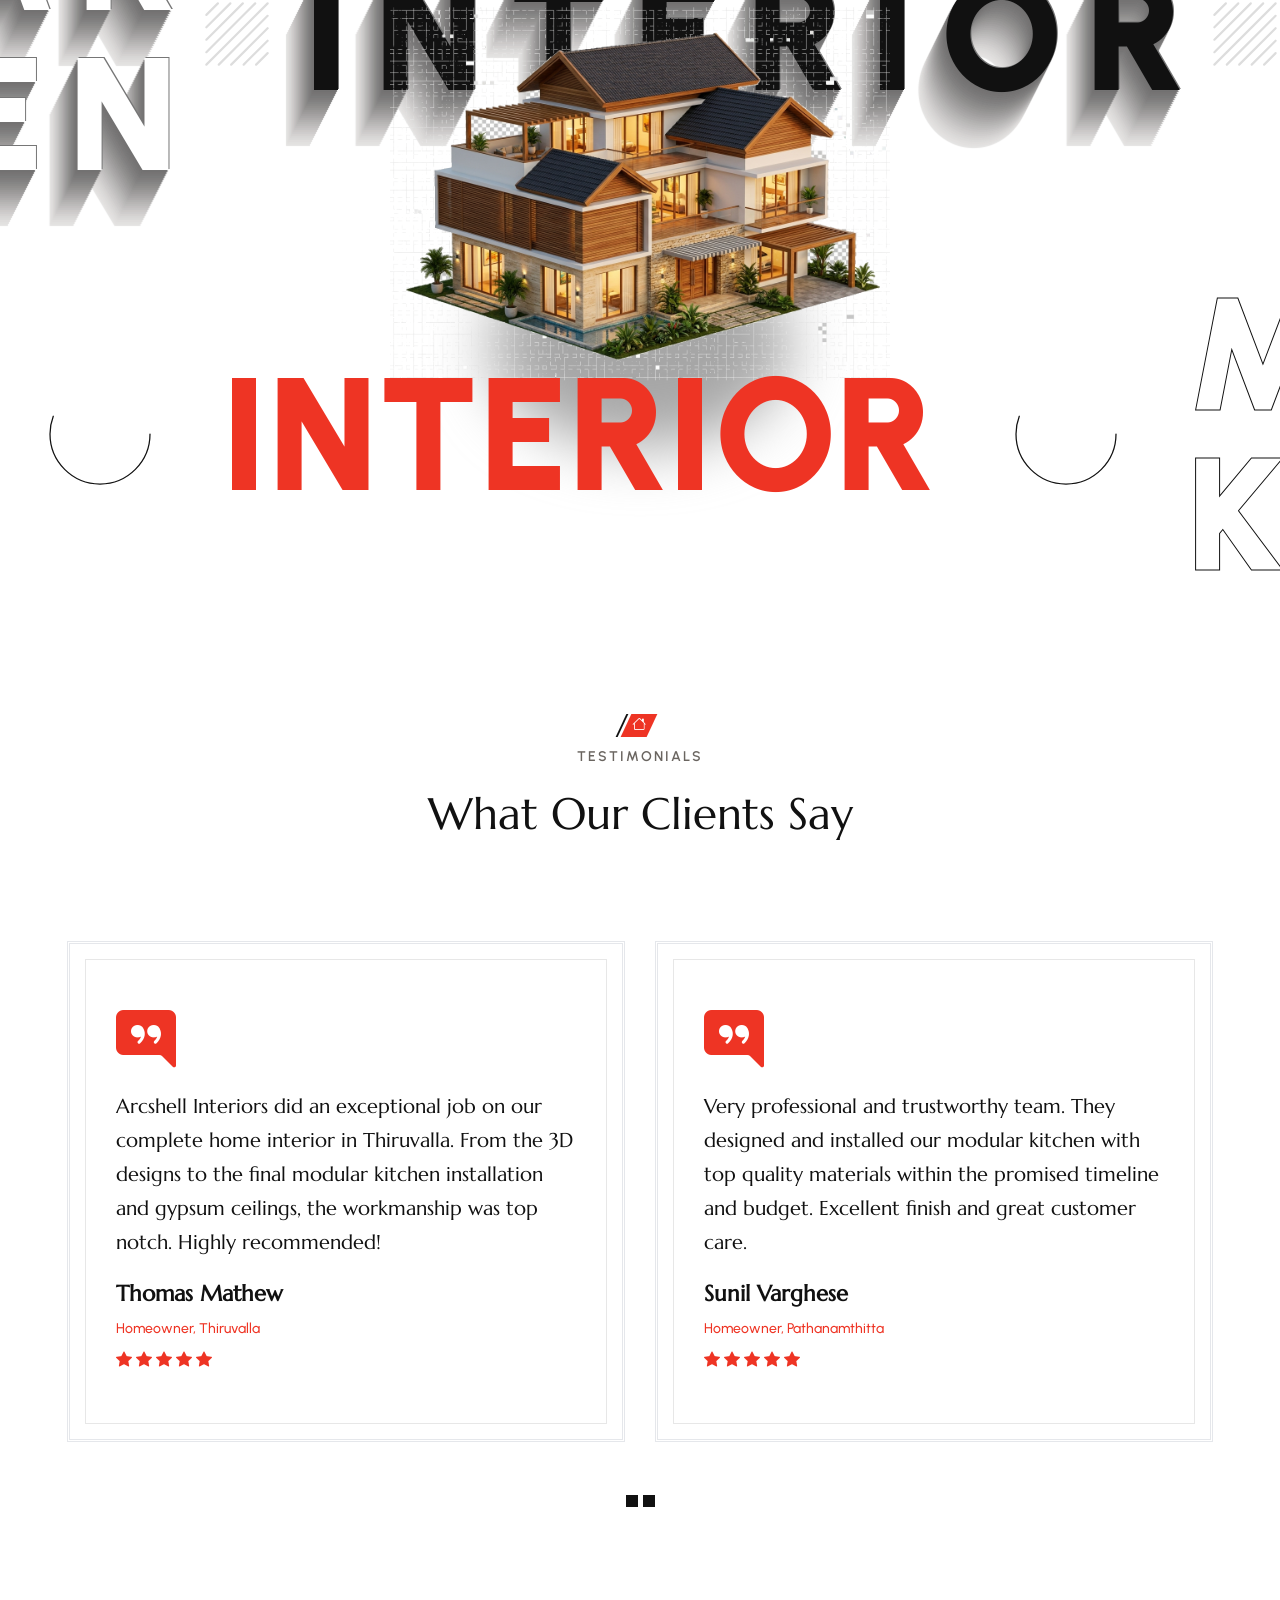
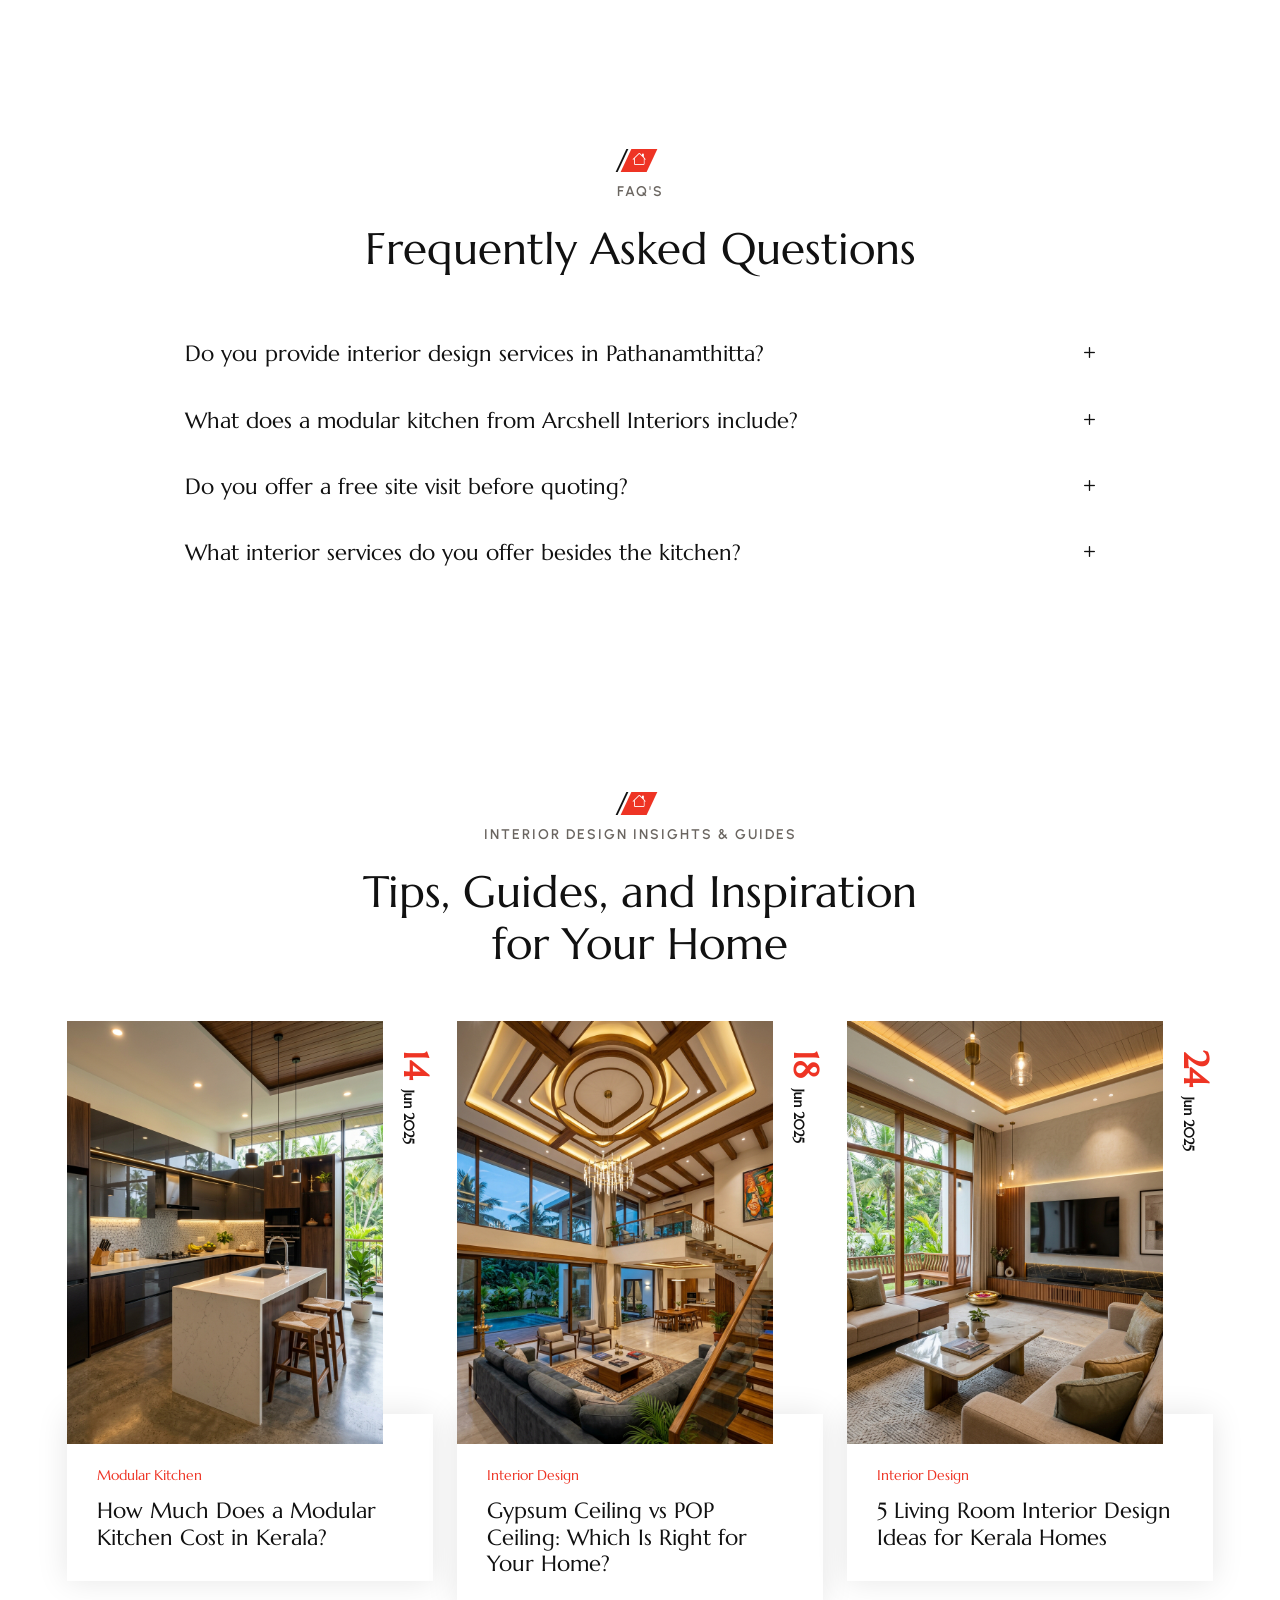
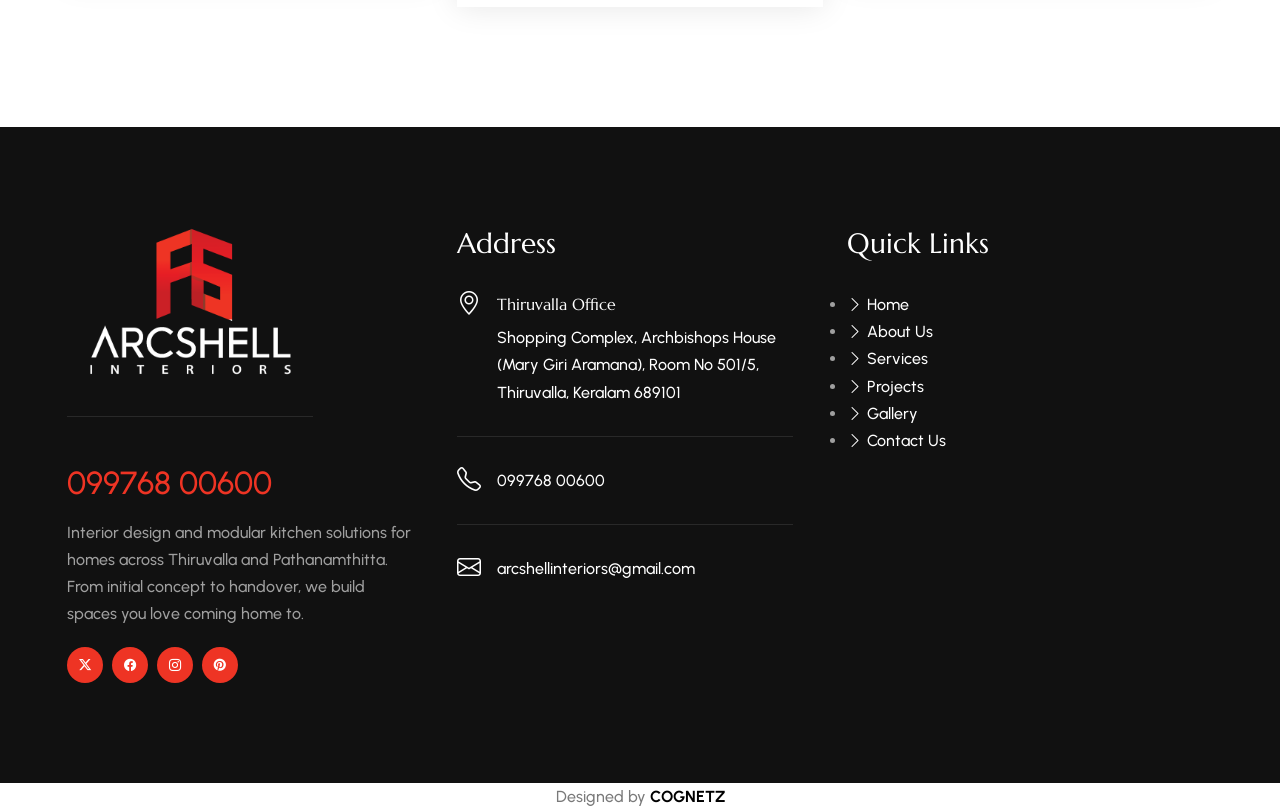
==== commit abe46743: "third commit" ====
--- a/index.html
+++ b/index.html
@@ -807,50 +807,44 @@
                            
                         </div>
                     </div>
-                    <div class="twm-achi-bx">
+                                                                                <div class="twm-achi-bx">
                         <ul class="flex flex-fd-c flex-jc-sb">
                             <!-- ITEM 01 -->
                             <li>
                                 <div class="twm-achi-bx-conent">
-                                     <div class="twm-achi-bx-date"><b>20</b>21</div> 
-                                    <div class="twm-achi-bx-left d-flex align-items-center">
-                                        <!-- <div class="twm-achi-thumb">
-                                            <img src="images/studio_consultation.jpg" alt="Arcshell Interiors founded in Thiruvalla">
-                                        </div> -->
-                                        <span>Arcshell Interiors founded in Thiruvalla</span>
+                                    <span class="twm-achi-text">Arcshell Interiors founded in Thiruvalla</span>
+                                    <div class="hover-reveal image01">
+                                        <img class="hidden-img" src="images/award/pic1.jpg" alt="Arcshell Interiors founded in Thiruvalla">
                                     </div>
                                 </div>
                             </li>
-                
+
                             <!-- ITEM 02 -->
                             <li>
                                 <div class="twm-achi-bx-conent">
-                                    <div class="twm-achi-bx-date"><b>20</b>22</div>
-                                    <div class="twm-achi-bx-left d-flex align-items-center">
-                                        
-                                        <span>Dedicated Modular Kitchen design &amp; fabrication line launched</span>
+                                    <span class="twm-achi-text">Dedicated Modular Kitchen design &amp; fabrication line launched</span>
+                                    <div class="hover-reveal image02">
+                                        <img class="hidden-img" src="images/award/pic2.jpg" alt="Dedicated Modular Kitchen design &amp; fabrication line launched">
                                     </div>
                                 </div>
                             </li>
-                
+
                             <!-- ITEM 03 -->
                             <li>
                                 <div class="twm-achi-bx-conent">
-                                    <div class="twm-achi-bx-date"><b>20</b>23</div>
-                                    <div class="twm-achi-bx-left d-flex align-items-center">
-                                        
-                                        <span>Completed 50+ home interior projects across Central Travancore</span>
+                                    <span class="twm-achi-text">Completed 50+ home interior projects across Central Travancore</span>
+                                    <div class="hover-reveal image03">
+                                        <img class="hidden-img" src="images/award/pic3.jpg" alt="Completed 50+ home interior projects across Central Travancore">
                                     </div>
                                 </div>
                             </li>
-                
+
                             <!-- ITEM 04 -->
                             <li>
                                 <div class="twm-achi-bx-conent">
-                                    <div class="twm-achi-bx-date"><b>20</b>24</div>
-                                    <div class="twm-achi-bx-left d-flex align-items-center">
-                                        
-                                        <span>Expanded into turnkey custom furniture, gypsum ceilings &amp; decor</span>
+                                    <span class="twm-achi-text">Expanded into turnkey custom furniture, gypsum ceilings &amp; decor</span>
+                                    <div class="hover-reveal image04">
+                                        <img class="hidden-img" src="images/award/pic4.jpg" alt="Expanded into turnkey custom furniture, gypsum ceilings &amp; decor">
                                     </div>
                                 </div>
                             </li>
@@ -858,10 +852,9 @@
                             <!-- ITEM 05 -->
                             <li>
                                 <div class="twm-achi-bx-conent">
-                                    <div class="twm-achi-bx-date"><b>20</b>26</div>
-                                    <div class="twm-achi-bx-left d-flex align-items-center">
-                                       
-                                        <span>Rated 5.0 on Google with verified homeowner client reviews</span>
+                                    <span class="twm-achi-text">Rated 5.0 on Google with verified homeowner client reviews</span>
+                                    <div class="hover-reveal image05">
+                                        <img class="hidden-img" src="images/award/pic5.jpg" alt="Rated 5.0 on Google with verified homeowner client reviews">
                                     </div>
                                 </div>
                             </li>
--- a/css/style.css
+++ b/css/style.css
@@ -104,7 +104,7 @@
 @import url("https://fonts.googleapis.com/css2?family=Urbanist:ital,wght@0,100..900;1,100..900&display=swap");
 /*===GENERAL===*/
 .site-text-primary {
-  color: #e2791d;
+  color: #ee3424;
 }
 
 .site-text-black {
@@ -116,7 +116,7 @@
 }
 
 .site-text-dark {
-  color: #443935;
+  color: #111111;
 }
 
 .site-text-white {
@@ -124,7 +124,7 @@
 }
 
 .site-bg-primary {
-  background-color: #e2791d;
+  background-color: #ee3424;
 }
 
 .site-bg-black {
@@ -132,7 +132,7 @@
 }
 
 .site-bg-dark {
-  background-color: #443935;
+  background-color: #111111;
 }
 
 .site-bg-gray {
@@ -145,7 +145,7 @@
 
 body {
   color: #797979;
-  background-color: #f9f3ea;
+  background-color: #ffffff;
   font-family: "Urbanist", serif;
   line-height: 1.7;
   font-weight: 500;
@@ -156,7 +156,7 @@
 }
 
 a {
-  color: #443935;
+  color: #111111;
   outline: 0px none;
   text-decoration: none;
 }
@@ -224,7 +224,7 @@
 h1, h2, h3, h4, h5, h6 {
   font-family: "Marcellus", serif;
   line-height: 1.2;
-  color: #443935;
+  color: #111111;
 }
 
 h1 {
@@ -1948,7 +1948,7 @@
 .site-button-link {
   position: relative;
   font-weight: 600;
-  color: #e2791d;
+  color: #ee3424;
   font-size: 16px;
   z-index: 1;
   transition: 0.5s all ease;
@@ -1966,12 +1966,12 @@
   transform: translateY(-50%);
   width: 30px;
   height: 1px;
-  background-color: #e2791d;
+  background-color: #ee3424;
   transition: 0.5s;
 }
 .site-button-link:hover {
   padding-left: 30px;
-  color: #e2791d;
+  color: #ee3424;
 }
 .site-button-link:hover:after {
   width: 20px;
@@ -1989,7 +1989,7 @@
   display: inline-flex;
   font-family: "Urbanist", serif;
   text-transform: uppercase;
-  background-color: #e2791d;
+  background-color: #ee3424;
   border: none;
   font-size: 15px;
   transition: 0.5s all ease;
@@ -2025,7 +2025,7 @@
   display: inline-flex;
   font-family: "Urbanist", serif;
   text-transform: uppercase;
-  background-color: #443935;
+  background-color: #111111;
   border: none;
   font-size: 15px;
   transition: 0.5s all ease;
@@ -2166,10 +2166,10 @@
   transition: opacity 200ms ease;
 }
 .owl-carousel .owl-dots .owl-dot:hover span {
-  background: #e2791d;
+  background: #ee3424;
 }
 .owl-carousel .owl-dots .owl-dot.active span {
-  background: #e2791d;
+  background: #ee3424;
 }
 
 /*---Owl button top to center---*/
@@ -2269,7 +2269,7 @@
 
 /*---Owl slider button---*/
 .owl-carousel .owl-nav button.owl-prev {
-  background-color: #443935 !important;
+  background-color: #111111 !important;
   color: #fff !important;
   padding: 6px !important;
   font-size: 11px !important;
@@ -2286,23 +2286,23 @@
   font-style: normal;
 }
 .owl-carousel .owl-nav button.owl-prev:hover {
-  background-color: #e2791d !important;
+  background-color: #ee3424 !important;
   color: #fff;
   opacity: 0.9;
 }
 .owl-carousel .owl-nav button.owl-prev:active {
-  background-color: #e2791d !important;
+  background-color: #ee3424 !important;
   color: #fff;
   opacity: 0.9;
 }
 .owl-carousel .owl-nav button.owl-prev:focus {
-  background-color: #e2791d !important;
+  background-color: #ee3424 !important;
   color: #fff;
   opacity: 0.9;
 }
 
 .owl-carousel .owl-nav button.owl-next {
-  background-color: #443935 !important;
+  background-color: #111111 !important;
   color: #fff !important;
   padding: 6px !important;
   font-size: 11px !important;
@@ -2319,17 +2319,17 @@
   font-style: normal;
 }
 .owl-carousel .owl-nav button.owl-next:hover {
-  background-color: #e2791d !important;
+  background-color: #ee3424 !important;
   color: #fff;
   opacity: 0.9;
 }
 .owl-carousel .owl-nav button.owl-next:active {
-  background-color: #e2791d !important;
+  background-color: #ee3424 !important;
   color: #fff;
   opacity: 0.9;
 }
 .owl-carousel .owl-nav button.owl-next:focus {
-  background-color: #e2791d !important;
+  background-color: #ee3424 !important;
   color: #fff;
   opacity: 0.9;
 }
@@ -2552,7 +2552,7 @@
   border-right: 0px;
 }
 .header-style-1 .top-bar .wt-topbar-left-info li i {
-  color: #e2791d;
+  color: #ee3424;
   padding-right: 15px;
   font-size: 18px;
 }
@@ -2584,7 +2584,7 @@
   text-align: center;
 }
 .header-style-1 .top-bar .wt-topbar-right-info ul li a:hover {
-  background-color: #e2791d;
+  background-color: #ee3424;
   color: #fff;
 }
 .header-style-1 .extra-nav {
@@ -2611,7 +2611,7 @@
   }
 }
 .header-style-1 .extra-nav .extra-cell .header-search .header-search-icon:hover i {
-  color: #e2791d;
+  color: #ee3424;
 }
 .header-style-1 .h-cart-block {
   position: relative;
@@ -2634,12 +2634,12 @@
 }
 @media (max-width: 991px) {
   .header-style-1 .h-cart-block > a {
-    color: #443935;
+    color: #111111;
   }
 }
 .header-style-1 .h-cart-block > a .shopping-bag.wcmenucart-count {
   background-color: #fff;
-  color: #443935;
+  color: #111111;
   border-radius: 50%;
   width: 16px;
   height: 16px;
@@ -2676,7 +2676,7 @@
   right: 0px;
   left: 0px;
   height: 90px;
-  background-color: #443935;
+  background-color: #111111;
   z-index: -1;
 }
 @media (max-width: 991px) {
@@ -2713,7 +2713,7 @@
 .header-style-1 .logo-header .logo-header-inner:after {
   content: "";
   position: absolute;
-  background-color: #443935;
+  background-color: #111111;
   top: 0px;
   bottom: 0px;
   right: 0px;
@@ -2789,7 +2789,7 @@
   }
 }
 .header-style-1 .company-site-info li i {
-  color: #e2791d;
+  color: #ee3424;
   margin-right: 10px;
 }
 .header-style-1.site-header {
@@ -2913,7 +2913,7 @@
 }
 @media (max-width: 991px) {
   .header-style-1 .header-nav .nav li.has-child.nav-active > a {
-    color: #e2791d;
+    color: #ee3424;
   }
 }
 .header-style-1 .header-nav .nav li i {
@@ -3034,7 +3034,7 @@
   text-decoration: none;
 }
 .header-style-1 .header-nav .nav > li .sub-menu li:hover > a {
-  color: #e2791d;
+  color: #ee3424;
 }
 .header-style-1 .header-nav .nav > li .sub-menu li:last-child {
   border-bottom: 0px;
@@ -3328,7 +3328,7 @@
   border-right: 0px;
 }
 .header-style-2 .top-bar .wt-topbar-left-info li i {
-  color: #e2791d;
+  color: #ee3424;
   padding-right: 15px;
   font-size: 18px;
 }
@@ -3360,7 +3360,7 @@
   text-align: center;
 }
 .header-style-2 .top-bar .wt-topbar-right-info ul li a:hover {
-  background-color: #e2791d;
+  background-color: #ee3424;
   color: #fff;
 }
 .header-style-2 .extra-nav {
@@ -3380,7 +3380,7 @@
 }
 .header-style-2 .extra-nav .extra-cell .header-search .header-search-icon {
   padding: 20px 20px;
-  color: #443935;
+  color: #111111;
 }
 @media (max-width: 575px) {
   .header-style-2 .extra-nav .extra-cell .header-search .header-search-icon {
@@ -3388,7 +3388,7 @@
   }
 }
 .header-style-2 .extra-nav .extra-cell .header-search .header-search-icon:hover i {
-  color: #e2791d;
+  color: #ee3424;
 }
 .header-style-2 .h-cart-block {
   position: relative;
@@ -3404,11 +3404,11 @@
   }
 }
 .header-style-2 .h-cart-block > a {
-  color: #443935;
+  color: #111111;
   display: block;
 }
 .header-style-2 .h-cart-block > a .shopping-bag.wcmenucart-count {
-  background-color: #e2791d;
+  background-color: #ee3424;
   color: #fff;
   border-radius: 50%;
   width: 20px;
@@ -3466,13 +3466,13 @@
   display: inline-flex;
   align-items: center;
   justify-content: center;
-  background: #2b2522;
+  background: #111111;
   padding: 7px 18px;
   border-radius: 6px;
   transition: all 0.3s ease;
 }
 .header-style-2 .logo-header .logo-header-inner a:hover {
-  background: #1f1a18;
+  background: #000000;
 }
 .header-style-2 .logo-header .logo-header-inner img {
   max-width: 175px;
@@ -3521,7 +3521,7 @@
   display: inline-flex;
   display: -ms-inline-flexbox;
   align-items: center;
-  color: #443935;
+  color: #111111;
   font-size: 14px;
   font-weight: 600;
   letter-spacing: 0px;
@@ -3529,7 +3529,7 @@
   position: relative;
 }
 .header-style-2 .company-site-info li i {
-  color: #e2791d;
+  color: #ee3424;
   margin-right: 10px;
   font-size: 20px;
   line-height: 0px;
@@ -3543,7 +3543,7 @@
   display: inline-flex;
   align-items: center;
   gap: 6px;
-  background: linear-gradient(135deg, #e2791d 0%, #c8630c 100%);
+  background: linear-gradient(135deg, #ee3424 0%, #c82015 100%);
   color: #ffffff !important;
   font-size: 11px;
   font-weight: 700;
@@ -3553,7 +3553,7 @@
   border-radius: 20px;
   line-height: 1.2;
   white-space: nowrap;
-  box-shadow: 0 2px 8px rgba(226, 121, 29, 0.35);
+  box-shadow: 0 2px 8px rgba(238, 52, 36, 0.35);
   transition: all 0.3s ease;
   vertical-align: middle;
 }
@@ -3565,7 +3565,7 @@
 }
 .all-kerala-tag:hover {
   transform: translateY(-1px);
-  box-shadow: 0 4px 12px rgba(226, 121, 29, 0.5);
+  box-shadow: 0 4px 12px rgba(238, 52, 36, 0.5);
   color: #ffffff !important;
 }
 .header-style-2 .company-site-info li.header-service-tag-item {
@@ -3632,8 +3632,8 @@
   align-items: center;
   border: 70px solid #f3f2ef;
   border-bottom: 0px;
-  border-top: 30px solid #443935;
-  border: 20px solid #443935;
+  border-top: 30px solid #111111;
+  border: 20px solid #111111;
   border-bottom: 20px solid #f3f3f3;
   border-top: 20px solid #f3f3f3;
 }
@@ -3675,7 +3675,7 @@
   }
 }
 .header-style-2 .navbar-toggler .icon-bar {
-  background: #443935;
+  background: #111111;
   height: 3px;
   border-radius: 0px;
   display: block;
@@ -3745,7 +3745,7 @@
 }
 @media (max-width: 991px) {
   .header-style-2 .header-nav .nav li.has-child.nav-active > a {
-    color: #e2791d;
+    color: #ee3424;
   }
 }
 .header-style-2 .header-nav .nav li i {
@@ -3777,7 +3777,7 @@
   }
 }
 .header-style-2 .header-nav .nav > li > a {
-  color: #443935;
+  color: #111111;
   font-size: 12px;
   padding: 30px 15px;
   cursor: pointer;
@@ -3798,7 +3798,7 @@
 }
 .header-style-2 .header-nav .nav > li > a:hover {
   background-color: transparent;
-  color: #e2791d;
+  color: #ee3424;
 }
 .header-style-2 .header-nav .nav > li > a:active, .header-style-2 .header-nav .nav > li > a:focus {
   background-color: transparent;
@@ -3816,10 +3816,10 @@
 }
 .header-style-2 .header-nav .nav > li.active > a, .header-style-2 .header-nav .nav > li.current-menu-item > a {
   background-color: transparent;
-  color: #e2791d;
+  color: #ee3424;
 }
 .header-style-2 .header-nav .nav > li:hover > a {
-  color: #e2791d;
+  color: #ee3424;
 }
 .header-style-2 .header-nav .nav > li:hover > .sub-menu {
   opacity: 1;
@@ -3869,7 +3869,7 @@
   text-decoration: none;
 }
 .header-style-2 .header-nav .nav > li .sub-menu li:hover > a {
-  color: #e2791d;
+  color: #ee3424;
 }
 .header-style-2 .header-nav .nav > li .sub-menu li:last-child {
   border-bottom: 0px;
@@ -4120,7 +4120,7 @@
   color: #fff;
 }
 .wt-separator-two-part.when-bg-dark .section-head.left.wt-small-separator-outer .wt-small-separator {
-  color: #443935;
+  color: #111111;
 }
 .wt-separator-two-part.when-bg-dark .wt-separator-two-part-right .p-discription {
   color: #fff;
@@ -4171,7 +4171,7 @@
   position: absolute;
   left: 50%;
   transform: translateX(-50%) skew(-25deg);
-  background-color: #e2791d;
+  background-color: #ee3424;
   top: 0px;
   z-index: -1;
   margin-left: -1px;
@@ -4183,7 +4183,7 @@
   position: absolute;
   left: 50%;
   transform: translateX(-50%) skew(-25deg);
-  background-color: #443935;
+  background-color: #111111;
   top: 0px;
   z-index: -1;
   margin-left: -18px;
@@ -4246,7 +4246,7 @@
   position: absolute;
   left: 0px;
   transform: translateX(0%) skew(-25deg);
-  background-color: #e2791d;
+  background-color: #ee3424;
   top: 0px;
   z-index: -1;
   margin-left: 5px;
@@ -4258,7 +4258,7 @@
   position: absolute;
   left: 0%;
   transform: translateX(0%) skew(-25deg);
-  background-color: #443935;
+  background-color: #111111;
   top: 0px;
   z-index: -1;
   margin-left: 0px;
@@ -4316,7 +4316,7 @@
 .section-head.center .wt-small-separator div.sep-leaf-left:before, .section-head.center .wt-small-separator div.sep-leaf-left:after {
   position: absolute;
   content: "";
-  background-color: #e2791d;
+  background-color: #ee3424;
   height: 22px;
   bottom: 0;
   top: 0;
@@ -4343,7 +4343,7 @@
 .about-section-two-right .about-one strong {
   font-size: 18px;
   font-weight: 600;
-  color: #443935;
+  color: #111111;
 }
 
 /** - About Two Section */
@@ -4512,7 +4512,7 @@
 .company-exp-position .company-exp:after {
   content: "";
   position: absolute;
-  background-color: #443935;
+  background-color: #111111;
   width: 300px;
   left: 230px;
   transform: skew(-20deg);
@@ -4614,7 +4614,7 @@
   }
 }
 .company-exp-position .company-exp .company-exp-tagline {
-  background-color: #f9f3ea;
+  background-color: #ffffff;
   max-width: 310px;
   position: absolute;
   top: 50%;
@@ -4623,11 +4623,11 @@
   padding: 30px;
   outline-width: 3px;
   outline-offset: 15px;
-  outline-color: #f5ead8;
+  outline-color: #e5e7eb;
   outline-style: double;
   border-top: 10px solid #fff;
   border-left: 10px solid #a19d9c;
-  border-bottom: 10px solid #443935;
+  border-bottom: 10px solid #111111;
   border-right: 10px solid #a19d9c;
 }
 .company-exp-position .company-exp .company-exp-tagline span {
@@ -4635,7 +4635,7 @@
   font-size: 18px;
   font-weight: 400;
   font-family: "Marcellus", serif;
-  color: #443935;
+  color: #111111;
   padding: 20px 0px;
 }
 @media (max-width: 767px) {
@@ -4672,7 +4672,7 @@
   --a: 20deg; /* control the depth of the curvature */
   --p: 50%; /* control the position */
   width: calc(100% - 160px);
-  background-color: #443935;
+  background-color: #111111;
   --_m:var(--r),#000 calc(100% - 1px),#0000;
   --_d:(var(--s) + var(--r))*cos(var(--a));
   -webkit-mask: radial-gradient(var(--r) at calc(var(--p) + var(--_d)) var(--_m)), radial-gradient(var(--r) at calc(var(--p) - var(--_d)) var(--_m)), radial-gradient(var(--s) at var(--p) calc(-1 * sin(var(--a)) * var(--s)), rgba(0, 0, 0, 0) 100%, #000 calc(100% + 1px)) 0 calc(var(--r) * (1 - sin(var(--a)))) no-repeat, linear-gradient(90deg, #000 calc(var(--p) - var(--_d)), rgba(0, 0, 0, 0) 0 calc(var(--p) + var(--_d)), #000 0);
@@ -4722,7 +4722,7 @@
   color: #fff;
   font-size: 18px;
   line-height: 22px;
-  border-left: 2px solid #e2791d;
+  border-left: 2px solid #ee3424;
   padding-left: 20px;
   padding-right: 20px;
   font-family: "Marcellus", serif;
@@ -4772,7 +4772,7 @@
   font-weight: 500;
   display: block;
   margin-bottom: 0;
-  color: #e2791d;
+  color: #ee3424;
 }
 .wt-team-1 .wt-info .team-detail .team-name {
   color: #000;
@@ -4801,7 +4801,7 @@
 .team-detail-full .team-position {
   font-size: 16px;
   font-weight: 600;
-  color: #e2791d;
+  color: #ee3424;
   display: block;
   margin-bottom: 20px;
 }
@@ -4830,7 +4830,7 @@
   }
 }
 .team-detail-full .team-detail-list li .team-list-title {
-  color: #443935;
+  color: #111111;
   margin-right: 20px;
   width: 180px;
 }
@@ -4852,12 +4852,12 @@
   line-height: 40px;
   display: block;
   text-align: center;
-  background-color: #443935;
+  background-color: #111111;
   color: #fff;
 }
 .team-detail-full .team-detail-social ul li a:hover {
   color: #fff;
-  background-color: #e2791d;
+  background-color: #ee3424;
 }
 
 @media (max-width: 767px) {
@@ -4903,7 +4903,7 @@
   text-align: center;
   line-height: 65px;
   background-color: #fff;
-  color: #e2791d;
+  color: #ee3424;
   z-index: 1;
   font-size: 22px;
   padding-left: 5px;
@@ -5019,7 +5019,7 @@
 }
 /** - Testimonial Style Two */
 .testimonial2-outer-wrap {
-  background-color: #443935;
+  background-color: #111111;
 }
 
 .testimonial-2-content {
@@ -5060,7 +5060,7 @@
   left: -10px;
   top: -10px;
   height: 45px;
-  background: #e2791d;
+  background: #ee3424;
   position: absolute;
   z-index: -1;
   right: -10px;
@@ -5089,7 +5089,7 @@
 .testimonial-2-content .testimonial-2 .testimonial-info .testimonial-position {
   display: block;
   font-size: 14px;
-  color: #443935;
+  color: #111111;
   margin-bottom: 0px;
 }
 .testimonial-2-content .testimonial-2 .testimonial-text {
@@ -5111,7 +5111,7 @@
   position: absolute;
   left: 50px;
   top: 60px;
-  background-color: #443935;
+  background-color: #111111;
   animation: Min_maX 2s linear infinite alternate-reverse;
 }
 @media (max-width: 420px) {
@@ -5122,7 +5122,7 @@
 .testimonial-2-content .testimonial-2 .testimonial-text p {
   margin-bottom: 40px;
   font-size: 22px;
-  color: #443935;
+  color: #111111;
   padding-left: 60px;
   font-family: "Marcellus", serif;
 }
@@ -5133,7 +5133,7 @@
   }
 }
 .testimonial-2-content .testimonial-2 .testimonial-text i {
-  color: #e2791d;
+  color: #ee3424;
   font-size: 110px;
   line-height: 0;
   position: absolute;
@@ -5143,7 +5143,7 @@
 }
 .testimonial-2-content .testimonial-2 .testimonial-detail {
   padding: 0px 20px 20px 20px;
-  background-color: #e2791d;
+  background-color: #ee3424;
   display: flex;
   text-align: right;
   justify-content: space-between;
@@ -5213,7 +5213,7 @@
   padding: 50px 30px;
   background-color: #fff;
   outline-width: 3px;
-  outline-color: #f5ead8;
+  outline-color: #e5e7eb;
   outline-style: double;
   outline-offset: 15px;
   margin: 18px;
@@ -5258,7 +5258,7 @@
   display: block;
   font-family: "Marcellus", serif;
   margin-bottom: 5px;
-  color: #443935;
+  color: #111111;
   font-size: 22px;
   font-weight: 700;
 }
@@ -5268,11 +5268,11 @@
 .testimonial-1-content .testimonial-1 .testimonial-info .testimonial-position {
   display: block;
   font-size: 14px;
-  color: #e2791d;
+  color: #ee3424;
   margin-bottom: 5px;
 }
 .testimonial-1-content .testimonial-1 .testimonial-info .testimonial-rating i {
-  color: #e2791d;
+  color: #ee3424;
 }
 .testimonial-1-content .testimonial-1 .testimonial-text {
   padding: 0;
@@ -5282,7 +5282,7 @@
 .testimonial-1-content .testimonial-1 .testimonial-text p {
   margin-bottom: 15px;
   font-size: 20px;
-  color: #443935;
+  color: #111111;
   font-family: "Marcellus", serif;
 }
 @media (max-width: 420px) {
@@ -5291,7 +5291,7 @@
   }
 }
 .testimonial-1-content .testimonial-1 .testimonial-text i {
-  color: #e2791d;
+  color: #ee3424;
   font-size: 60px;
   line-height: 0;
   margin-bottom: 20px;
@@ -5321,9 +5321,9 @@
 
 .home-client-carousel {
   padding: 30px 0;
-  background-color: #f9f3ea;
+  background-color: #f8f9fa;
   outline-width: 3px;
-  outline-color: #f5ead8;
+  outline-color: #e5e7eb;
   outline-style: double;
   outline-offset: 15px;
   margin: 50px 20px 48px 20px;
@@ -5382,7 +5382,7 @@
 }
 .footer-dark .footer-top {
   padding: 0;
-  background: #312925;
+  background: #111111;
   padding: 100px 0px 60px 0px;
   color: rgba(255, 255, 255, 0.6);
 }
@@ -5414,7 +5414,7 @@
 }
 .footer-dark .call-us a {
   display: block;
-  color: #e2791d;
+  color: #ee3424;
   font-size: 32px;
   line-height: 32px;
   font-family: "Urbanist", serif;
@@ -5450,21 +5450,21 @@
   height: 36px;
   width: 36px;
   display: block;
-  background-color: #e2791d;
+  background-color: #ee3424;
   line-height: 36px;
   padding: 0;
-  color: #443935;
+  color: #111111;
   font-size: 14px;
   text-align: center;
   border-radius: 50%;
   margin-right: 5px;
 }
 .footer-dark .social-icons li a:hover {
-  color: #e2791d;
+  color: #ee3424;
   background-color: #fff;
 }
 .footer-dark .footer-bottom {
-  background-color: #2d2623;
+  background-color: #0a0a0a;
   padding: 0;
   color: #fff;
   position: relative;
@@ -5519,13 +5519,13 @@
   font-size: 14px;
 }
 .footer-dark .copyrights-nav li a:hover {
-  color: #e2791d;
+  color: #ee3424;
 }
 .footer-dark .copyrights-nav li a:active {
-  color: #e2791d;
+  color: #ee3424;
 }
 .footer-dark .copyrights-nav li a:focus {
-  color: #e2791d;
+  color: #ee3424;
 }
 .footer-dark .copyrights-nav li.active a {
   color: #fff;
@@ -5534,7 +5534,7 @@
   font-weight: 400;
 }
 .footer-dark .recent-posts-entry .wt-post-info .wt-post-meta ul li {
-  color: #e2791d;
+  color: #ee3424;
 }
 
 .widget {
@@ -5564,7 +5564,7 @@
   top: 0;
   font-size: 24px;
   line-height: 24px;
-  color: #e2791d;
+  color: #ee3424;
 }
 .widget_address li span {
   display: block;
@@ -5634,7 +5634,7 @@
 .recent-posts-entry .wt-post-info .wt-post-meta ul li {
   font-size: 12px;
   line-height: 16px;
-  color: #e2791d;
+  color: #ee3424;
   font-weight: 600;
   display: inline-block;
 }
@@ -5676,14 +5676,14 @@
   font-size: 16px;
 }
 .widget_services ul li a:hover {
-  color: #e2791d;
+  color: #ee3424;
 }
 
 /** - Scroll top btn css */
 button.scroltop {
   height: 40px;
   width: 40px;
-  background: #1d1b18;
+  background: #111111;
   border: none;
   position: fixed;
   right: 15px;
@@ -5742,7 +5742,7 @@
   position: relative;
   overflow: hidden;
   outline-width: 3px;
-  outline-color: #f5ead8;
+  outline-color: #e5e7eb;
   outline-style: double;
 }
 .pricing-table-1 .p-table-title {
@@ -5757,7 +5757,7 @@
   display: block;
   position: relative;
   z-index: 1;
-  color: #443935;
+  color: #111111;
   text-align: center;
 }
 @media (max-width: 767px) {
@@ -5766,15 +5766,15 @@
   }
 }
 .pricing-table-1.pricing-highlight .p-table-title {
-  background-color: #443935;
+  background-color: #111111;
 }
 .pricing-table-1.pricing-highlight .p-table-title .wt-title {
   color: #fff;
-  background-color: #e2791d;
+  background-color: #ee3424;
 }
 .pricing-table-1.pricing-highlight .p-table-price {
   color: #fff;
-  background-color: #443935;
+  background-color: #111111;
 }
 .pricing-table-1 .pricing-table-content {
   padding: 50px 50px 50px 50px;
@@ -5814,7 +5814,7 @@
 .pricing-table-1 .p-table-list ul li {
   padding-left: 40px;
   font-weight: 600;
-  color: #443935;
+  color: #111111;
   list-style: none;
   position: relative;
   margin-bottom: 15px;
@@ -5824,7 +5824,7 @@
 }
 .pricing-table-1 .p-table-list ul li i {
   width: 26px;
-  color: #e2791d;
+  color: #ee3424;
   height: 26px;
   line-height: 26px;
   border-radius: 50%;
@@ -5835,8 +5835,8 @@
   font-size: 18px;
 }
 .pricing-table-1 .p-table-price {
-  color: #443935;
-  border-bottom: 2px solid rgb(241, 150, 69);
+  color: #111111;
+  border-bottom: 2px solid rgb(238, 52, 36);
   background-color: #fff;
   padding: 40px 20px 30px 20px;
   box-shadow: 0px 0px 20px rgba(0, 0, 0, 0.08);
@@ -5852,7 +5852,7 @@
 }
 .pricing-table-1 .p-table-price span {
   font-family: "Urbanist", serif;
-  color: #e2791d;
+  color: #ee3424;
   font-size: 66px;
   line-height: 56px;
   font-weight: 900;
@@ -5876,7 +5876,7 @@
   position: relative;
   overflow: hidden;
   outline-width: 3px;
-  outline-color: #f5ead8;
+  outline-color: #e5e7eb;
   outline-style: double;
 }
 .pricing-table-2 .p-table-title {
@@ -5890,7 +5890,7 @@
   display: block;
   position: relative;
   z-index: 1;
-  color: #443935;
+  color: #111111;
   text-align: center;
 }
 @media (max-width: 767px) {
@@ -5902,11 +5902,11 @@
   background-color: #fff;
 }
 .pricing-table-2.pricing-highlight .p-table-title .wt-title {
-  color: #e2791d;
+  color: #ee3424;
 }
 .pricing-table-2.pricing-highlight .p-table-price {
   color: #fff;
-  background-color: #443935;
+  background-color: #111111;
 }
 .pricing-table-2 .pricing-table-content {
   padding: 30px;
@@ -5921,7 +5921,7 @@
 .pricing-table-2 .p-table-list ul li {
   padding-left: 40px;
   font-weight: 600;
-  color: #443935;
+  color: #111111;
   list-style: none;
   position: relative;
   margin-bottom: 15px;
@@ -5931,7 +5931,7 @@
 }
 .pricing-table-2 .p-table-list ul li i {
   width: 26px;
-  color: #e2791d;
+  color: #ee3424;
   height: 26px;
   line-height: 26px;
   border-radius: 50%;
@@ -5942,8 +5942,8 @@
   font-size: 18px;
 }
 .pricing-table-2 .p-table-price {
-  color: #443935;
-  border-bottom: 2px solid rgb(241, 150, 69);
+  color: #111111;
+  border-bottom: 2px solid rgb(238, 52, 36);
   background-color: #fff;
   padding: 20px 20px 10px 20px;
   box-shadow: 0px 0px 20px rgba(0, 0, 0, 0.08);
@@ -5953,7 +5953,7 @@
 }
 .pricing-table-2 .p-table-price span {
   font-family: "Urbanist", serif;
-  color: #e2791d;
+  color: #ee3424;
   font-size: 48px;
   line-height: 48px;
   font-weight: 900;
@@ -6040,7 +6040,7 @@
   display: inline-block;
 }
 .wt-bnr-inr-entry .banner-title-outer .banner-title-name .wt-title {
-  color: #443935;
+  color: #111111;
 }
 
 /** - Breadcrumb */
@@ -6051,24 +6051,24 @@
 }
 .wt-breadcrumb li {
   padding-right: 30px;
-  color: #443935;
+  color: #111111;
   position: relative;
   display: inline-block;
   font-size: 16px;
   font-weight: 600;
 }
 .wt-breadcrumb li a {
-  color: #443935;
+  color: #111111;
 }
 .wt-breadcrumb li a:hover {
-  color: #e2791d;
+  color: #ee3424;
 }
 .wt-breadcrumb li:after {
   content: "||";
   position: absolute;
   right: 8px;
   top: 3px;
-  color: #443935;
+  color: #111111;
   font-size: 12px;
   font-weight: 600;
 }
@@ -6117,17 +6117,17 @@
   border-radius: 3px;
   transition: 0.5s all ease;
   color: #fff;
-  background-color: #e2791d;
+  background-color: #ee3424;
   box-shadow: 0 8px 10px rgba(12, 12, 12, 0.1);
 }
 .filter-wrap .masonry-filter li.active a:hover {
-  background-color: #e2791d;
+  background-color: #ee3424;
 }
 .filter-wrap .masonry-filter li.active a:hover a {
   color: #fff;
 }
 .filter-wrap .masonry-filter li a {
-  color: #443935;
+  color: #111111;
   font-size: 14px;
   position: relative;
   z-index: 1;
@@ -6139,7 +6139,7 @@
   transition: 0.5s all ease;
 }
 .filter-wrap .masonry-filter li a:hover {
-  background-color: #e2791d;
+  background-color: #ee3424;
   box-shadow: 0 8px 10px rgba(12, 12, 12, 0.1);
   color: #fff;
 }
@@ -6186,7 +6186,7 @@
 .project-single-media a i {
   width: 40px;
   height: 40px;
-  background-color: #e2791d;
+  background-color: #ee3424;
   display: flex;
   align-items: center;
   justify-content: center;
@@ -6245,7 +6245,7 @@
   }
 }
 .project-single-sibar-info .info-list-1 li {
-  background-color: #f9f3ea;
+  background-color: #f8f9fa;
   display: block;
   font-size: 16px;
   width: calc(50% - 5px);
@@ -6263,7 +6263,7 @@
 .project-single-sibar-info .info-list-1 li .title {
   display: block;
   margin-bottom: 10px;
-  color: #443935;
+  color: #111111;
 }
 .project-single-sibar-info .info-list-1 li span {
   display: block;
@@ -6337,14 +6337,14 @@
   line-height: 18px;
   margin-top: 10px;
   min-width: 40px;
-  color: #e2791d;
+  color: #ee3424;
 }
 .c-info-column-wrap .c-info-column span {
   font-size: 18px;
   font-weight: 600;
   display: block;
   margin-bottom: 0px;
-  color: #443935;
+  color: #111111;
   font-family: "Marcellus", serif;
 }
 .c-info-column-wrap .c-info-column p {
@@ -6495,7 +6495,7 @@
   }
 }
 .page-notfound .error-title {
-  color: #443935;
+  color: #111111;
   font-family: "Urbanist", serif;
   font-size: 260px;
   line-height: 200px;
@@ -6551,7 +6551,7 @@
 .side-bar .widget {
   padding: 30px;
   margin-bottom: 0px;
-  border-bottom: 1px solid #f9f3ea;
+  border-bottom: 1px solid #f8f9fa;
 }
 .side-bar .widget:last-child {
   margin-bottom: 0;
@@ -6563,7 +6563,7 @@
   }
 }
 .side-bar .widget .form-control {
-  background-color: #443935;
+  background-color: #111111;
   color: #fff;
 }
 .side-bar .widget .form-control::-moz-placeholder {
@@ -6588,7 +6588,7 @@
   top: 50%;
   transform: translateY(-50%);
   left: 0%;
-  background-color: #443935;
+  background-color: #111111;
   width: 1px;
   height: 20px;
 }
@@ -6598,12 +6598,12 @@
   top: 50%;
   transform: translateY(-50%);
   left: 4px;
-  background-color: #443935;
+  background-color: #111111;
   width: 1px;
   height: 14px;
 }
 .side-bar .search-bx .input-group-btn .btn {
-  background-color: #e2791d;
+  background-color: #ee3424;
   color: #fff;
   border-radius: 0;
   height: 50px;
@@ -6631,7 +6631,7 @@
 .side-bar .widget_services ul li:after {
   content: "\f0da";
   font-family: "FontAwesome";
-  color: #e2791d;
+  color: #ee3424;
   position: absolute;
   left: 0;
   top: 10px;
@@ -6641,7 +6641,7 @@
   border-bottom: none;
 }
 .side-bar .widget_services ul li a {
-  color: #443935;
+  color: #111111;
   margin-left: 0;
   padding: 0;
   display: inline-block;
@@ -6649,7 +6649,7 @@
   font-weight: 600;
 }
 .side-bar .widget_services ul li a:hover {
-  color: #e2791d;
+  color: #ee3424;
 }
 .side-bar .widget_services ul li a i {
   padding-right: 5px;
@@ -6659,7 +6659,7 @@
 }
 .side-bar .widget_services ul li .badge {
   background: none;
-  color: #443935;
+  color: #111111;
   font-size: 14px;
   font-weight: 600;
   padding: 7px;
@@ -6683,7 +6683,7 @@
   width: 4px;
   height: 5px;
   border-radius: 50%;
-  background-color: #e2791d;
+  background-color: #ee3424;
   position: absolute;
   left: 0;
   top: 17px;
@@ -6692,7 +6692,7 @@
   padding-bottom: 0;
 }
 .side-bar .widget_archives ul li a {
-  color: #443935;
+  color: #111111;
   margin-left: 0;
   padding: 0;
   display: inline-block;
@@ -6701,7 +6701,7 @@
   font-weight: 600;
 }
 .side-bar .widget_archives ul li a:hover {
-  color: #e2791d;
+  color: #ee3424;
 }
 .side-bar .widget_archives ul li a i {
   padding-right: 5px;
@@ -6711,7 +6711,7 @@
 }
 .side-bar .widget_archives ul li .badge {
   background: none;
-  color: #e2791d;
+  color: #ee3424;
   font-size: 14px;
   font-weight: 600;
 }
@@ -6757,7 +6757,7 @@
   margin-bottom: 6px;
   margin-right: 6px;
   display: block;
-  color: #443935;
+  color: #111111;
   border: 1px solid #e5e5e5;
   background-color: #fff;
   font-size: 14px;
@@ -6769,8 +6769,8 @@
   }
 }
 .side-bar .widget_tag_cloud .tagcloud a:hover {
-  background-color: #e2791d;
-  color: #443935;
+  background-color: #ee3424;
+  color: #111111;
 }
 
 /** - Comment list */
@@ -6827,7 +6827,7 @@
 }
 ol.comment-list li.comment .comment-author .fn {
   display: inline-block;
-  color: #443935;
+  color: #111111;
   font-size: 16px;
   font-weight: 600;
   font-style: normal;
@@ -6842,7 +6842,7 @@
   display: block;
 }
 ol.comment-list li.comment .comment-meta span {
-  color: #e2791d;
+  color: #ee3424;
   font-weight: 600;
   font-size: 14px;
 }
@@ -7030,7 +7030,7 @@
   transform: translateY(-50%);
 }
 .single-post-content .wt-post-meta ul li a {
-  color: #443935;
+  color: #111111;
   padding: 0px 0px 0px 5px;
   text-decoration: underline;
 }
@@ -7077,8 +7077,8 @@
   position: relative;
   z-index: 1;
   font-size: 22px;
-  color: #443935;
-  border-left: 1px solid #e2791d;
+  color: #111111;
+  border-left: 1px solid #ee3424;
   font-weight: 600;
 }
 @media (max-width: 480px) {
@@ -7096,7 +7096,7 @@
   right: auto;
   top: auto;
   opacity: 0.3;
-  color: #e2791d;
+  color: #ee3424;
   line-height: 50px;
   z-index: -1;
 }
@@ -7136,14 +7136,14 @@
   margin-bottom: 6px;
   margin-right: 6px;
   display: block;
-  color: #443935;
+  color: #111111;
   border: 1px solid #e5e5e5;
   background-color: #fff;
   font-size: 14px;
   transition: 0.5s all ease;
 }
 .s-post-tag-share .tagcloud a:hover {
-  background-color: #e2791d;
+  background-color: #ee3424;
   color: #fff;
 }
 .s-post-tag-share .s-post-share {
@@ -7181,7 +7181,7 @@
   padding: 6px 15px;
   margin-bottom: 6px;
   margin-right: 0px;
-  color: #443935;
+  color: #111111;
   border: 1px solid #e5e5e5;
   background-color: #fff;
 }
@@ -7276,14 +7276,14 @@
   }
 }
 .post-navigation .post-nav-links .post-nav-item .nav-post-meta b {
-  color: #e2791d;
+  color: #ee3424;
   font-size: 16px;
   display: block;
   margin-bottom: 3px;
 }
 .post-navigation .post-nav-links .post-nav-item .nav-post-meta a {
   font-size: 16px;
-  color: #443935;
+  color: #111111;
 }
 @media (max-width: 480px) {
   .post-navigation .post-nav-links .post-nav-item .nav-post-meta a {
@@ -7304,7 +7304,7 @@
   }
 }
 .post-navigation .post-nav-links .post-nav-item:hover a {
-  color: #e2791d;
+  color: #ee3424;
 }
 
 /** - Loading */
@@ -7349,7 +7349,7 @@
   content: "";
   position: absolute;
   inset: 0;
-  background: #e2791d;
+  background: #ee3424;
   -webkit-clip-path: polygon(0 0, 100% 0, 100% 67%, 50% 67%, 50% 34%, 0 34%);
           clip-path: polygon(0 0, 100% 0, 100% 67%, 50% 67%, 50% 34%, 0 34%);
   animation: sp7 2s infinite;
@@ -7390,12 +7390,12 @@
 }
 @media (max-width: 1024px) {
   .overlay-wraper .overlay-main.innr-bnr-olay {
-    border-bottom: 1px solid #e9e3da;
+    border-bottom: 1px solid #e5e7eb;
   }
 }
 @media (max-width: 575px) {
   .overlay-wraper .overlay-main.innr-bnr-olay {
-    border-top: 1px solid #e9e3da;
+    border-top: 1px solid #e5e7eb;
   }
 }
 
@@ -7476,7 +7476,7 @@
   margin-bottom: 0;
 }
 .service-provide .s-single-list .list-angle-right li {
-  color: #443935;
+  color: #111111;
   padding: 10px 0 10px 20px;
 }
 .service-provide .s-single-list .list-angle-right li span {
@@ -7484,7 +7484,7 @@
   display: inline-block;
 }
 .service-provide .s-single-list .list-angle-right li:before {
-  color: #e2791d;
+  color: #ee3424;
   top: 8px;
 }
 
@@ -7575,7 +7575,7 @@
   }
 }
 .blog-post-4-outer .post-date {
-  background-color: #e2791d;
+  background-color: #ee3424;
   color: #fff;
   display: inline-table;
   font-size: 14px;
@@ -7612,7 +7612,7 @@
 }
 .blog-post-4-outer .post-category a {
   transition: 0.5s all ease;
-  background-color: #443935;
+  background-color: #111111;
   display: inline-block;
   color: #fff;
   padding: 1px 10px;
@@ -7622,13 +7622,13 @@
           backdrop-filter: blur(10px);
 }
 .blog-post-4-outer .post-category a:hover {
-  background-color: #e2791d;
+  background-color: #ee3424;
   color: #000;
 }
 .blog-post-4-outer .wt-post-meta ul {
   list-style: none;
   margin-bottom: 20px;
-  color: #443935;
+  color: #111111;
   display: inline-flex;
   flex-wrap: wrap;
   align-items: center;
@@ -7662,11 +7662,11 @@
   }
 }
 .blog-post-4-outer .wt-post-info .wt-post-title .post-title a {
-  color: #443935;
+  color: #111111;
   transition: 0.5s all ease;
 }
 .blog-post-4-outer .wt-post-info .wt-post-title .post-title a:hover {
-  color: #e2791d;
+  color: #ee3424;
 }
 .blog-post-4-outer .wt-post-info .wt-post-text p {
   color: rgba(255, 255, 255, 0.8);
@@ -7678,7 +7678,7 @@
   color: #fff;
 }
 .blog-post-4-outer.post-bg-dark .wt-post-info .post-title a:hover {
-  color: #e2791d;
+  color: #ee3424;
 }
 .blog-post-4-outer.post-bg-dark .wt-post-info a.site-text-primary:hover {
   color: #fff;
@@ -7721,7 +7721,7 @@
 }
 .blog-post-3-outer .post-category a {
   transition: 0.5s all ease;
-  background-color: #443935;
+  background-color: #111111;
   display: inline-block;
   color: #fff;
   padding: 1px 10px;
@@ -7731,7 +7731,7 @@
           backdrop-filter: blur(10px);
 }
 .blog-post-3-outer .post-category a:hover {
-  background-color: #e2791d;
+  background-color: #ee3424;
   color: #000;
 }
 .blog-post-3-outer .wt-post-info {
@@ -7742,11 +7742,11 @@
   font-size: 22px;
 }
 .blog-post-3-outer .wt-post-info .wt-post-title .post-title a {
-  color: #443935;
+  color: #111111;
   transition: 0.5s all ease;
 }
 .blog-post-3-outer .wt-post-info .wt-post-title .post-title a:hover {
-  color: #e2791d;
+  color: #ee3424;
 }
 .blog-post-3-outer .wt-post-info .wt-post-text p {
   color: rgba(255, 255, 255, 0.8);
@@ -7784,7 +7784,7 @@
   font-family: "Marcellus", serif;
 }
 .blog-post-5-outer .wt-post-meta ul li.post-date {
-  color: #443935;
+  color: #111111;
   display: flex;
   font-size: 14px;
   line-height: 20px;
@@ -7803,7 +7803,7 @@
   font-size: 34px;
   line-height: 56px;
   font-weight: 800;
-  color: #e2791d;
+  color: #ee3424;
   padding-right: 10px;
 }
 @media (max-width: 480px) {
@@ -7814,7 +7814,7 @@
 }
 .blog-post-5-outer .wt-post-meta ul li.post-category {
   font-size: 14px;
-  color: #e2791d;
+  color: #ee3424;
   padding-bottom: 10px;
 }
 .blog-post-5-outer .wt-post-info {
@@ -7837,7 +7837,7 @@
   transition: 0.5s all ease;
 }
 .blog-post-5-outer .wt-post-info .wt-post-title .post-title a:hover {
-  color: #e2791d;
+  color: #ee3424;
 }
 .blog-post-5-outer.post-bg-dark .wt-post-info {
   background-color: #000;
@@ -7846,7 +7846,7 @@
   color: #fff;
 }
 .blog-post-5-outer.post-bg-dark .wt-post-info .post-title a:hover {
-  color: #e2791d;
+  color: #ee3424;
 }
 .blog-post-5-outer.post-bg-dark .wt-post-info a.site-text-primary:hover {
   color: #fff;
@@ -7871,7 +7871,7 @@
   position: relative;
   padding-right: 20px;
   display: block;
-  color: #443935;
+  color: #111111;
   font-size: 16px;
   font-weight: 600;
 }
@@ -7886,10 +7886,10 @@
   line-height: 0px;
 }
 .all_services ul li a:hover {
-  color: #e2791d;
+  color: #ee3424;
 }
 .all_services ul li a.active {
-  color: #e2791d;
+  color: #ee3424;
 }
 .all_services ul li:first-child {
   padding-top: 0px;
@@ -7906,9 +7906,9 @@
 .service-side-btn .btn-block a {
   margin-bottom: 10px;
   padding: 15px;
-  color: #443935;
+  color: #111111;
   display: flex;
-  border: 1px solid #443935;
+  border: 1px solid #111111;
   align-items: center;
   justify-content: space-between;
 }
@@ -7918,7 +7918,7 @@
 }
 .service-side-btn .btn-block a .download-btn {
   font-size: 22px;
-  color: #e2791d;
+  color: #ee3424;
 }
 .service-side-btn .btn-block a:hover {
   background-color: #f8f8f8;
@@ -7940,7 +7940,7 @@
   left: 50%;
   width: 0%;
   height: 0%;
-  background-color: #443935;
+  background-color: #111111;
   transition: all 0.5s ease-in-out;
   transform: translate(-50%, -50%);
   opacity: 0;
@@ -7995,7 +7995,7 @@
 }
 #search .search-btn i {
   font-size: 24px;
-  color: #e2791d;
+  color: #ee3424;
 }
 #search .search-btn i:hover {
   color: #fff;
@@ -8023,7 +8023,7 @@
   right: 30px;
   opacity: 1;
   font-size: 16px;
-  color: #443935;
+  color: #111111;
   width: 40px;
   height: 40px;
   border-radius: 4px;
@@ -8031,7 +8031,7 @@
   transition: 0.5s all ease;
 }
 #search .close-btn:hover {
-  background-color: #e2791d;
+  background-color: #ee3424;
   color: #fff;
 }
 
@@ -8089,7 +8089,7 @@
   text-align: left;
   font-weight: 600;
   font-family: "Marcellus", serif;
-  color: #443935;
+  color: #111111;
 }
 .nav-cart-item-desc span.nav-cart-item-price {
   color: #000;
@@ -8137,19 +8137,19 @@
   display: inline-block;
   font-size: 15px;
   font-weight: 700;
-  color: #443935;
+  color: #111111;
   padding: 5px 10px;
   cursor: pointer;
   border-radius: 3px;
   transition: 0.5s all ease;
 }
 .project-filter-wrap.pro-filtr-cate-carousal span.active {
-  background-color: #e2791d;
+  background-color: #ee3424;
   box-shadow: 0 8px 10px rgba(12, 12, 12, 0.1);
   color: #fff;
 }
 .project-filter-wrap.pro-filtr-cate-carousal span:hover {
-  background-color: #e2791d;
+  background-color: #ee3424;
   box-shadow: 0 8px 10px rgba(12, 12, 12, 0.1);
   color: #fff !important;
 }
@@ -8168,7 +8168,7 @@
   width: 50px;
   height: 50px;
   color: #fff;
-  background-color: #e2791d;
+  background-color: #ee3424;
   transition: 0.5s all ease;
 }
 
@@ -8188,7 +8188,7 @@
 
 .swiper-button-next:hover,
 .swiper-button-prev:hover {
-  background-color: #443935;
+  background-color: #111111;
   color: #fff;
 }
 
@@ -8207,7 +8207,7 @@
   transition: opacity 200ms ease;
 }
 .swiper-pagination-bullet.swiper-pagination-bullet-active {
-  background-color: #e2791d;
+  background-color: #ee3424;
 }
 
 /** - Project Section */
@@ -8237,7 +8237,7 @@
   transition: 0.5s all ease;
   transform: translate3d(0, 100%, 0);
   margin: 0px 4px;
-  border-right: 6px solid #e2791d;
+  border-right: 6px solid #ee3424;
   border-radius: 0px 50px 10px 0px;
   background-color: rgba(0, 0, 0, 0.17);
   -webkit-backdrop-filter: blur(10px);
@@ -8252,7 +8252,7 @@
   transition: 0.5s all ease;
 }
 .project-new-2 .project-new-content .wt-title a:hover {
-  color: #e2791d;
+  color: #ee3424;
 }
 .project-new-2 .project-new-content p {
   margin-bottom: 0px;
@@ -8315,7 +8315,7 @@
   line-height: 60px;
   display: block;
   text-align: center;
-  background-color: #e2791d;
+  background-color: #ee3424;
   position: relative;
   color: #fff;
 }
@@ -8403,7 +8403,7 @@
   transition: 0.5s all ease;
 }
 .wt-product-box .wt-info .wt-title a:hover {
-  color: #e2791d;
+  color: #ee3424;
 }
 .wt-product-box .price {
   padding-top: 10px;
@@ -8411,13 +8411,13 @@
 }
 .wt-product-box .price del {
   font-size: 16px;
-  color: #443935;
+  color: #111111;
   margin: 4px 4px;
   font-weight: 700;
 }
 .wt-product-box .price ins {
   font-size: 22px;
-  color: #e2791d;
+  color: #ee3424;
   text-decoration: none;
   font-weight: 700;
 }
@@ -8448,18 +8448,18 @@
   line-height: 36px;
   display: block;
   text-align: center;
-  background-color: #f9f3ea;
-  position: relative;
-  color: #443935;
+  background-color: #f8f9fa;
+  position: relative;
+  color: #111111;
   transition: 0.5s all ease;
 }
 .wt-product-box .item-cart-view .item-btn a i:hover {
   background-color: #fff;
-  color: #e2791d;
+  color: #ee3424;
 }
 .wt-product-box .rating-bx {
   padding-top: 10px;
-  color: #e2791d;
+  color: #ee3424;
 }
 .wt-product-box:hover .item-cart-view {
   opacity: 1;
@@ -8490,13 +8490,13 @@
 }
 .shop-item-price-slider .slider.slider-horizontal .slider-track {
   height: 8px;
-  background-color: #e2791d;
+  background-color: #ee3424;
   background-image: none;
   margin-top: 0;
   margin-left: 0;
 }
 .shop-item-price-slider .slider.slider-horizontal .slider-handle {
-  background-color: #e2791d;
+  background-color: #ee3424;
   background-image: none;
   width: 15px;
   height: 15px;
@@ -8604,7 +8604,7 @@
 }
 .wt-product-gallery .product-view .product-view-btn {
   background-color: #fff;
-  color: #443935;
+  color: #111111;
   font-size: 22px;
   width: 40px;
   height: 40px;
@@ -8629,7 +8629,7 @@
   border-width: 1px;
   border-style: solid;
   border-color: #fff;
-  background: #e2791d;
+  background: #ee3424;
   width: 20px;
   height: 23px;
   display: flex;
@@ -8691,7 +8691,7 @@
 }
 
 .p-single-old-price {
-  color: #443935;
+  color: #111111;
   font-size: 17px;
   text-decoration: line-through;
   font-weight: 500;
@@ -8700,7 +8700,7 @@
 
 .p-single-new-price {
   font-size: 26px;
-  color: #e2791d;
+  color: #ee3424;
   font-weight: 800;
 }
 
@@ -8708,7 +8708,7 @@
   color: #777777;
 }
 .product-single-availability span {
-  color: #443935;
+  color: #111111;
 }
 
 .product-pr-rate {
@@ -8745,16 +8745,16 @@
   padding-bottom: 0px;
 }
 .product_meta a {
-  color: #e2791d;
+  color: #ee3424;
 }
 .product_meta a:hover {
-  color: #e2791d;
+  color: #ee3424;
 }
 .product_meta .sku_wrapper {
   color: #777777;
 }
 .product_meta .sku_wrapper span {
-  color: #443935;
+  color: #111111;
 }
 
 .btn-quantity {
@@ -8791,7 +8791,7 @@
 }
 .box:hover {
   z-index: 10;
-  border: 1px solid #e2791d;
+  border: 1px solid #ee3424;
   transition: width 1s ease;
 }
 .box:hover:before {
@@ -8866,7 +8866,7 @@
   position: absolute;
   content: "";
   height: 200px;
-  background-color: #443935;
+  background-color: #111111;
   top: 0px;
   bottom: 0px;
   left: 0px;
@@ -8891,7 +8891,7 @@
   transition: 0.5s all ease;
 }
 .team-effect-hvr1 .wt-title:hover {
-  color: #e2791d;
+  color: #ee3424;
 }
 .team-effect-hvr1 img {
   transition: 0.5s all ease;
@@ -8913,7 +8913,7 @@
 }
 .team-effect-hvr1 p.icon-links a {
   float: left;
-  color: #e2791d;
+  color: #ee3424;
   font-size: 14px;
   transition: transform 0.35s;
   transform: translate3d(0, 150%, 0);
@@ -8927,7 +8927,7 @@
   transition: 0.5s all ease;
 }
 .team-effect-hvr1:hover {
-  background-color: #e2791d;
+  background-color: #ee3424;
 }
 .team-effect-hvr1:hover:before {
   height: 100%;
@@ -8940,7 +8940,7 @@
 }
 .team-effect-hvr1:hover p.icon-links a:hover {
   color: #fff;
-  background-color: #443935;
+  background-color: #111111;
 }
 .team-effect-hvr1:hover p.icon-links a:focus {
   color: #fff;
@@ -8968,7 +8968,7 @@
 }
 .team-effect-hvr1 .wt-title-position {
   margin-bottom: 0;
-  color: #e2791d;
+  color: #ee3424;
   display: block;
   font-size: 16px;
 }
@@ -8990,7 +8990,7 @@
   position: absolute;
   height: 100%;
   width: 100%;
-  background-color: #e2791d;
+  background-color: #ee3424;
   top: 100%;
   left: 0;
   transition: 0.5s all ease;
@@ -9027,7 +9027,7 @@
   font-size: 22px;
 }
 .team-effect-hvr2 .wt-title a:hover {
-  color: #e2791d;
+  color: #ee3424;
 }
 .team-effect-hvr2 p.icon-links {
   position: absolute;
@@ -9046,7 +9046,7 @@
   }
 }
 .team-effect-hvr2 p.icon-links a {
-  color: #443935;
+  color: #111111;
   transition: 0.5s all ease;
   font-family: "Marcellus", serif;
   display: inline-block;
@@ -9075,11 +9075,11 @@
 }
 .team-effect-hvr2:hover p.icon-links a:hover {
   color: #fff;
-  background-color: #e2791d;
+  background-color: #ee3424;
 }
 .team-effect-hvr2:hover p.icon-links a:focus {
   color: #fff;
-  background-color: #e2791d;
+  background-color: #ee3424;
 }
 .team-effect-hvr2:hover p.icon-links a:nth-child(3) {
   transition-delay: 0.1s;
@@ -9095,7 +9095,7 @@
 }
 .team-effect-hvr2 .wt-title-position {
   margin-bottom: 0;
-  color: #e2791d;
+  color: #ee3424;
   display: block;
 }
 .team-effect-hvr2 img {
@@ -9147,7 +9147,7 @@
   font-size: 22px;
 }
 .twm-pro-st2 .twm-pro-st2-inner .wt-title a {
-  color: #443935;
+  color: #111111;
 }
 .twm-pro-st2 .twm-pro-st2-inner .wt-title:after {
   position: absolute;
@@ -9162,12 +9162,12 @@
 }
 .twm-pro-st2 .twm-pro-st2-inner .project-new-category {
   margin-bottom: 0;
-  color: #e2791d;
+  color: #ee3424;
   display: block;
   font-size: 16px;
 }
 .twm-pro-st2 .twm-pro-st2-inner .site-button-icon {
-  color: #e2791d;
+  color: #ee3424;
   opacity: 0;
   display: block;
   transition: opacity 0.35s, transform 0.8s;
@@ -9186,8 +9186,8 @@
   line-height: 60px;
   text-align: center;
   display: block;
-  background-color: #f9f3ea;
-  color: #e2791d;
+  background-color: #f8f9fa;
+  color: #ee3424;
   font-size: 22px;
   position: absolute;
   left: 0%;
@@ -9240,7 +9240,7 @@
 .effect-hvr3 .effect-hvr3-inner .project-new-category {
   display: block;
   margin-bottom: 0;
-  color: #e2791d;
+  color: #ee3424;
   font-size: 16px;
   font-weight: 700;
   font-family: "Urbanist", serif;
@@ -9273,7 +9273,7 @@
   text-align: center;
   display: block;
   background-color: #fff;
-  color: #e2791d;
+  color: #ee3424;
   font-size: 22px;
   position: absolute;
   left: 0;
@@ -9317,7 +9317,7 @@
   padding: 10px 10px 10px 0;
 }
 .effect-sarah .wt-title a {
-  color: #443935;
+  color: #111111;
 }
 .effect-sarah .wt-title:after {
   position: absolute;
@@ -9340,7 +9340,7 @@
   --a: 20deg; /* control the depth of the curvature */
   --p: 50%; /* control the position */
   width: calc(100% - 160px);
-  background-color: #443935;
+  background-color: #111111;
   --_m:var(--r),#000 calc(100% - 1px),#0000;
   --_d:(var(--s) + var(--r))*cos(var(--a));
   -webkit-mask: radial-gradient(var(--r) at calc(var(--p) + var(--_d)) var(--_m)), radial-gradient(var(--r) at calc(var(--p) - var(--_d)) var(--_m)), radial-gradient(var(--s) at var(--p) calc(-1 * sin(var(--a)) * var(--s)), rgba(0, 0, 0, 0) 100%, #000 calc(100% + 1px)) 0 calc(var(--r) * (1 - sin(var(--a)))) no-repeat, linear-gradient(90deg, #000 calc(var(--p) - var(--_d)), rgba(0, 0, 0, 0) 0 calc(var(--p) + var(--_d)), #000 0);
@@ -9417,7 +9417,7 @@
   display: block;
   text-transform: uppercase;
   color: rgba(255, 255, 255, 0.5);
-  -webkit-text-stroke: 1px #443935;
+  -webkit-text-stroke: 1px #111111;
 }
 @media (max-width: 991px) {
   .video-section2-outer-wrap .watch-video {
@@ -9433,7 +9433,7 @@
   top: 0px;
   width: 0;
   height: 0;
-  border-bottom: 30px solid #443935;
+  border-bottom: 30px solid #111111;
   border-left: 70px solid transparent;
 }
 @media (max-width: 991px) {
@@ -9447,7 +9447,7 @@
   bottom: 0px;
   width: 0;
   height: 0;
-  border-top: 30px solid #443935;
+  border-top: 30px solid #111111;
   border-left: 70px solid transparent;
 }
 @media (max-width: 991px) {
@@ -9632,7 +9632,7 @@
   font-size: 200px;
   line-height: 0.75;
   font-family: "Urbanist", serif;
-  color: #e2791d;
+  color: #ee3424;
   transition: 0.5s all ease;
   font-weight: 900;
   background: #F9F3EA;
@@ -9689,7 +9689,7 @@
 
 /** - Service Icon Box */
 .service-icon-box-one-section {
-  background-color: #e2791d;
+  background-color: #ee3424;
   overflow: hidden;
 }
 
@@ -9699,7 +9699,7 @@
   -webkit-clip-path: polygon(0% 5%, 5% 5%, 5% 0%, 85% 0%, 100% 0%, 100% 15%, 100% 95%, 95% 95%, 95% 101%, 15% 101%, 0% 101%, 0% 85%);
           clip-path: polygon(0% 5%, 5% 5%, 5% 0%, 85% 0%, 100% 0%, 100% 15%, 100% 95%, 95% 95%, 95% 101%, 15% 101%, 0% 101%, 0% 85%);
   background-color: #fff;
-  border: 1px dashed #e2791d;
+  border: 1px dashed #ee3424;
   transition: 0.5s ease;
 }
 @media (max-width: 1600px) {
@@ -9759,13 +9759,13 @@
 .service-icon-box-one:hover {
   -webkit-clip-path: polygon(0% 20%, 0% 0%, 20% 0%, 80% 0%, 100% 0%, 100% 20%, 100% 80%, 100% 100%, 80% 101%, 20% 101%, 0% 101%, 0% 80%);
           clip-path: polygon(0% 20%, 0% 0%, 20% 0%, 80% 0%, 100% 0%, 100% 20%, 100% 80%, 100% 100%, 80% 101%, 20% 101%, 0% 101%, 0% 80%);
-  border: 1px dashed #443935;
+  border: 1px dashed #111111;
 }
 .service-icon-box-one:hover .service-icon-content .wt-title {
   transform: translateY(10px);
 }
 .service-icon-box-one:hover .service-icon-content .wt-title a {
-  color: #e2791d;
+  color: #ee3424;
 }
 .service-icon-box-one:hover .img-animate {
   left: 50%;
@@ -9789,7 +9789,7 @@
   z-index: 1;
   padding: 30px;
   outline-width: 3px;
-  outline-color: #f5ead8;
+  outline-color: #e5e7eb;
   outline-style: double;
 }
 .service-icon-box-two .service-media {
@@ -9826,11 +9826,11 @@
   margin: 0px 0px 0px 10px;
 }
 .service-icon-box-two .wt-title a {
-  color: #443935;
+  color: #111111;
   transition: 0.5s all ease;
 }
 .service-icon-box-two .wt-title a:hover {
-  color: #e2791d;
+  color: #ee3424;
 }
 .service-icon-box-two:after {
   content: "";
@@ -9849,7 +9849,7 @@
 .service-icon-box-two .service-icon {
   width: 80px;
   height: 80px;
-  background-color: #443935;
+  background-color: #111111;
   display: flex;
   align-items: center;
   justify-content: center;
@@ -9857,7 +9857,7 @@
 .service-icon-box-two .service-icon span {
   width: 80px;
   height: 80px;
-  background-color: #f9f3ea;
+  background-color: #f8f9fa;
   display: flex;
   align-items: center;
   justify-content: center;
@@ -9914,8 +9914,8 @@
 }
 .icon-box-style-three-wrap .icon-box-style-three {
   padding: 60px 40px;
-  border: 1px solid #443935;
-  background-color: #f9f3ea;
+  border: 1px solid #111111;
+  background-color: #ffffff;
   transition: all 0.5s ease-in-out;
   -webkit-clip-path: polygon(0% 15%, 15% 15%, 15% 0%, 85% 0%, 85% 15%, 100% 15%, 100% 85%, 85% 85%, 85% 100%, 15% 100%, 15% 85%, 0% 85%);
           clip-path: polygon(0% 15%, 15% 15%, 15% 0%, 85% 0%, 85% 15%, 100% 15%, 100% 85%, 85% 85%, 85% 100%, 15% 100%, 15% 85%, 0% 85%);
@@ -9941,7 +9941,7 @@
 }
 .slider-outer .slider-left-sidebar {
   width: 40px;
-  background-color: #443935;
+  background-color: #111111;
   position: absolute;
   left: 0;
   top: 0;
@@ -9974,7 +9974,7 @@
     position: inherit;
     left: auto;
     top: auto;
-    background-color: #443935;
+    background-color: #111111;
   }
 }
 .slider-outer .slider-left-sidebar .share-text {
@@ -10073,7 +10073,7 @@
 .slider-outer .next-previus-bg-bar-wrap:after {
   width: 53vw;
   height: 90px;
-  background-color: #443935;
+  background-color: #111111;
   position: absolute;
   left: 0;
   bottom: 0;
@@ -10140,7 +10140,7 @@
   font-family: "Marcellus", serif;
   font-size: 90px;
   max-width: 948px;
-  border-right: 1px dashed #443935;
+  border-right: 1px dashed #111111;
 }
 @media (max-width: 1600px) {
   .hme2-large-text {
@@ -10194,7 +10194,7 @@
   font-size: 16px;
   font-weight: 500;
   font-family: "Urbanist", serif;
-  color: #443935;
+  color: #111111;
   letter-spacing: 1px;
   max-width: 500px;
   line-height: 24px;
@@ -10215,7 +10215,7 @@
 
 .hme2-btn {
   display: flex;
-  border: 1px solid #443935;
+  border: 1px solid #111111;
   width: 100px;
   height: 100px;
   align-items: center;
@@ -10267,7 +10267,7 @@
   height: 60px;
   color: #fff;
   border: 2px solid #fff;
-  background-color: #443935;
+  background-color: #111111;
   border-radius: 50%;
   font-size: 24px;
   font-weight: 600;
@@ -10281,7 +10281,7 @@
 .hme2-bnr-review-line {
   height: 60px;
   width: 1px;
-  border-left: 1px dashed #443935;
+  border-left: 1px dashed #111111;
   margin: 0px auto;
 }
 
@@ -10295,7 +10295,7 @@
 
 .hme2-bnr-review-b-title span {
   font-size: 12px;
-  color: #443935;
+  color: #111111;
   display: inline-block;
 }
 
@@ -10303,7 +10303,7 @@
   text-align: center;
 }
 .hme2-bnr-review-rate span {
-  color: #e2791d;
+  color: #ee3424;
 }
 
 /** - Twm Slider1 Slider */
@@ -10328,7 +10328,7 @@
 .twm-slider1-wrap .swiper-button-next::after,
 .twm-slider1-wrap .swiper-button-prev::after {
   font-size: 16px !important;
-  color: #443935;
+  color: #111111;
   background-color: transparent;
   padding: 10px 12px;
 }
@@ -10375,7 +10375,7 @@
   margin: 0;
   height: 100%;
   position: relative;
-  background: #f9f3ea;
+  background: #ffffff;
 }
 @media (max-width: 1366px) {
   .twm-slider1-wrap .twm-slider1-content {
@@ -10452,8 +10452,8 @@
   width: 50px;
   height: 50px;
   z-index: -1;
-  border-left: 10px solid #e2791d;
-  border-top: 10px solid #e2791d;
+  border-left: 10px solid #ee3424;
+  border-top: 10px solid #ee3424;
 }
 @media (max-width: 1024px) {
   .twm-slider1-wrap .twm-slider1-content-inner .twm-slider1-content-inner-detail:before {
@@ -10481,7 +10481,7 @@
   font-family: "Marcellus", serif;
   margin-bottom: 50px;
   text-transform: capitalize;
-  color: #443935;
+  color: #111111;
 }
 @media (max-width: 1366px) {
   .twm-slider1-wrap .twm-slider1-content-inner .twm-slider1-content-inner-detail .wt-title {
@@ -10567,7 +10567,7 @@
   margin: 0 15px;
 }
 .twm-slider1-wrap .slider2-left-sidebar .slider2-l-social ul li a {
-  color: #443935;
+  color: #111111;
   font-size: 12px;
   font-weight: 500;
   font-family: "Marcellus", serif;
@@ -10611,7 +10611,7 @@
   bottom: 0px;
   z-index: 1;
   padding: 40px 30px 30px 30px;
-  background-color: #f9f3ea;
+  background-color: #ffffff;
   z-index: 50;
 }
 @media (max-width: 1024px) {
@@ -10665,13 +10665,13 @@
   color: #fff;
 }
 .twm-slider1-wrap .controls-area .swiper-scrollbar {
-  background-color: #443935;
+  background-color: #111111;
   width: 100%;
   opacity: 1 !important;
 }
 .twm-slider1-wrap .controls-area .swiper-scrollbar .swiper-scrollbar-drag {
   height: 2px;
-  background: #e2791d !important;
+  background: #ee3424 !important;
   opacity: 1 !important;
 }
 @media (max-width: 768px) {
@@ -10680,7 +10680,7 @@
   }
 }
 .twm-slider1-wrap .controls-area .swiper-pagination {
-  color: #e2791d;
+  color: #ee3424;
   width: 76px;
   text-align: left;
   font-size: 28px;
@@ -10694,7 +10694,7 @@
 }
 .twm-slider1-wrap .controls-area .swiper-pagination .swiper-pagination-current {
   font-size: 28px;
-  color: #443935;
+  color: #111111;
   display: inline-table;
 }
 .twm-slider1-wrap .xl-title {
@@ -10711,8 +10711,8 @@
   text-transform: uppercase;
   color: transparent;
   margin: 0px 0px 20px 80px;
-  -webkit-text-stroke: 2px #e2791d;
-  text-stroke: 2px #e2791d;
+  -webkit-text-stroke: 2px #ee3424;
+  text-stroke: 2px #ee3424;
 }
 @media (max-width: 1366px) {
   .twm-slider1-wrap .xl-title span {
@@ -10815,7 +10815,7 @@
   width: 40px;
   height: 40px;
   background-color: #fff;
-  color: #443935;
+  color: #111111;
   font-size: 14px;
   line-height: 40px;
   font-weight: 400;
@@ -10826,7 +10826,7 @@
 }
 .custom-pagination li a:hover, .custom-pagination li a.active {
   color: #fff;
-  background-color: #e2791d;
+  background-color: #ee3424;
 }
 .custom-pagination li a span {
   position: relative;
@@ -10844,7 +10844,7 @@
 .content-table table td:first-child {
   width: 25%;
   font-weight: 600;
-  color: #443935;
+  color: #111111;
 }
 .content-table table td:first-child,
 .content-table table th:first-child {
@@ -10865,7 +10865,7 @@
 .get-intouch-style-2-wrap {
   -webkit-clip-path: polygon(0% 15%, 15% 15%, 15% 0%, 85% 0%, 85% 15%, 100% 15%, 100% 85%, 85% 85%, 85% 100%, 15% 100%, 15% 85%, 0% 85%);
           clip-path: polygon(0% 15%, 15% 15%, 15% 0%, 85% 0%, 85% 15%, 100% 15%, 100% 85%, 85% 85%, 85% 100%, 15% 100%, 15% 85%, 0% 85%);
-  background-color: #443935;
+  background-color: #111111;
 }
 @media (max-width: 767px) {
   .get-intouch-style-2-wrap {
@@ -10964,7 +10964,7 @@
   width: 168px;
   height: 168px;
   border-radius: 50%;
-  color: #443935;
+  color: #111111;
   animation: spinZ 20s linear infinite;
   text-align: center;
   background-color: #fff;
@@ -11075,7 +11075,7 @@
   white-space: nowrap;
 }
 .twm-category-carousal2-area .twm-category-carousal-slider .owl-stage .owl-item:nth-child(odd) .twm-category-name {
-  color: #443935;
+  color: #111111;
   -webkit-text-fill-color: inherit;
   -webkit-text-stroke-width: inherit;
   -webkit-text-stroke-color: inherit;
@@ -11086,10 +11086,10 @@
   align-items: center;
 }
 .twm-category-carousal-slider .owl-stage .owl-item:nth-child(odd) .twm-category-name {
-  color: #f9f3ea;
-  -webkit-text-fill-color: #f9f3ea;
+  color: transparent;
+  -webkit-text-fill-color: transparent;
   -webkit-text-stroke-width: 1px;
-  -webkit-text-stroke-color: #443935;
+  -webkit-text-stroke-color: #111111;
   font-family: "Urbanist", serif;
 }
 
@@ -11098,7 +11098,7 @@
 }
 .twm-category-carousal-slider2 .twm_category_bx .twm-category-name {
   padding: 80px 0px;
-  color: #443935;
+  color: #111111;
   letter-spacing: 0.15em;
   text-shadow: 1px -1px 0 #767676, -1px 2px 1px #737272, -2px 4px 1px #767474, -3px 6px 1px #787777, -4px 8px 1px #7b7a7a, -5px 10px 1px #7f7d7d, -6px 12px 1px #828181, -7px 14px 1px #868585, -8px 16px 1px #8b8a89, -9px 18px 1px #8f8e8d, -10px 20px 1px #949392, -11px 22px 1px #999897, -12px 24px 1px #9e9c9c, -13px 26px 1px #a3a1a1, -14px 28px 1px #a8a6a6, -15px 30px 1px #adabab, -16px 32px 1px #b2b1b0, -17px 34px 1px #b7b6b5, -18px 36px 1px #bcbbba, -19px 38px 1px #c1bfbf, -20px 40px 1px #c6c4c4, -21px 42px 1px #cbc9c8, -22px 44px 1px #cfcdcd, -23px 46px 1px #d4d2d1, -24px 48px 1px #d8d6d5, -25px 50px 1px #dbdad9, -26px 52px 1px #dfdddc, -27px 54px 1px #e2e0df, -28px 56px 1px #e4e3e2;
 }
@@ -11145,13 +11145,13 @@
   }
 }
 .twm_category_bx svg .spin2 {
-  stroke: #443935;
+  stroke: #111111;
   stroke-width: 5px;
 }
 .twm_category_bx .twm-category-name {
   padding-left: 20px;
   font-size: 160px;
-  color: #e2791d;
+  color: #ee3424;
   text-transform: uppercase;
   font-family: "Urbanist", serif;
   line-height: 1;
@@ -11234,7 +11234,7 @@
   margin-left: -20px;
   margin-top: -20px;
   border-radius: 50%;
-  border: 2px solid #443935;
+  border: 2px solid #111111;
   transition: 0.3s;
   transform: translate(-50%, -50%);
   pointer-events: none;
@@ -11248,7 +11248,7 @@
   margin-left: -20px;
   margin-top: -20px;
   border-radius: 50%;
-  background-color: #e2791d;
+  background-color: #ee3424;
   transform: translate(-50%, -50%);
   transition: 0.1s;
   pointer-events: none;
@@ -11488,7 +11488,7 @@
   position: absolute;
   top: 0;
   left: 0;
-  color: #443935;
+  color: #111111;
   transition: 0.5s;
   -webkit-clip-path: polygon(0 50%, 100% 50%, 100% 100%, 0 100%);
           clip-path: polygon(0 50%, 100% 50%, 100% 100%, 0 100%);
@@ -11501,7 +11501,7 @@
   transform: translateY(-50%) scaleY(0);
   width: 100%;
   color: #fff;
-  background: #e2791d;
+  background: #ee3424;
   font-size: 24px;
   line-height: 46px;
   font-weight: 400;
@@ -11540,7 +11540,7 @@
   overflow: hidden;
 }
 .our-skills-item .progress {
-  background-color: #443935;
+  background-color: #111111;
   overflow: visible;
   height: 2px;
   border-radius: 0px;
@@ -11563,7 +11563,7 @@
   }
 }
 .our-skills-item .progress-bar span {
-  color: #443935;
+  color: #111111;
   display: flex;
   justify-content: center;
   border-radius: 1px;
@@ -11581,7 +11581,7 @@
   font-weight: 500;
   margin-bottom: 20px;
   font-family: "Urbanist", serif;
-  color: #443935;
+  color: #111111;
   display: flex;
   align-items: center;
   margin-right: 40px;
@@ -11689,7 +11689,7 @@
   display: flex;
   justify-content: center;
   flex-direction: column;
-  border-top: 1px solid #e2791d;
+  border-top: 1px solid #ee3424;
 }
 @media (max-width: 1366px) {
   .locker__section {
@@ -11731,7 +11731,7 @@
 .twm-product-v-scroll-bx .twm-product-v-scroll-count {
   font-size: 60px;
   font-family: "Urbanist", serif;
-  color: #e2791d;
+  color: #ee3424;
   font-weight: 900;
 }
 .twm-product-v-scroll-bx .twm-product-v-image-on-responsive {
@@ -11743,7 +11743,7 @@
   }
 }
 .twm-product-v-scroll-bx .twm-product-v-scroll-title a {
-  color: #443935;
+  color: #111111;
   font-size: 22px;
 }
 .twm-product-v-scroll-bx .twm-product-v-scroll-category {
@@ -11760,7 +11760,7 @@
 .twm-product-v-scroll-bx .site-button-icon {
   width: 56px;
   height: 56px;
-  background-color: #e2791d;
+  background-color: #ee3424;
   display: flex;
   align-items: center;
   justify-content: center;
@@ -11777,7 +11777,7 @@
   top: 50%;
   transform: translateY(-50%);
   left: -50px;
-  background-color: #e2791d;
+  background-color: #ee3424;
 }
 .twm-product-v-scroll-bx .site-button-icon:after {
   content: "";
@@ -11788,7 +11788,7 @@
   top: 50%;
   left: -50px;
   transform: translateY(-50%);
-  background-color: #443935;
+  background-color: #111111;
   animation-name: rightToLeft;
   animation-duration: 2s;
   animation-timing-function: linear;
@@ -11857,26 +11857,26 @@
   background-color: #f6f6f6;
 }
 .acod-head a.collapsed {
-  color: #443935;
+  color: #111111;
 }
 .acod-head .fa {
   margin-right: 5px;
 }
 .acod-head a {
-  color: #443935;
+  color: #111111;
 }
 .acod-head a:hover {
-  color: #443935;
+  color: #111111;
 }
 .acod-head a:active {
-  color: #443935;
+  color: #111111;
 }
 .acod-head a:focus {
-  color: #443935;
+  color: #111111;
 }
 .acod-head .indicator {
   padding: 15px;
-  color: #443935;
+  color: #111111;
   position: absolute;
   right: 0;
   top: 0;
@@ -11893,10 +11893,10 @@
   transform: translate(-50%, -50%);
 }
 .acod-head [aria-expanded=true] .indicator {
-  background-color: #f9f3ea;
+  background-color: #f8f9fa;
 }
 .acod-head [aria-expanded=true] .indicator i {
-  color: #443935;
+  color: #111111;
 }
 .acod-head [aria-expanded=true] .indicator i:before {
   font-family: "bootstrap-icons";
@@ -11983,7 +11983,7 @@
 @media (max-width: 575px) {
   .twm-acd-st-1 .section:hover .heading {
     margin-top: 0px;
-    color: #e2791d;
+    color: #ee3424;
   }
 }
 .twm-acd-st-1 .section.open {
@@ -12291,7 +12291,7 @@
   background-position: bottom;
 }
 .twm-ab2-section-wrap .twm-ab2-section-bx {
-  background-color: #f9f3ea;
+  background-color: #f8f9fa;
   padding: 50px;
   margin-bottom: 30px;
 }
@@ -12312,13 +12312,13 @@
 }
 .twm-ab2-section-wrap .twm-ab2-section-bx .twm-ab2-quote-section i {
   font-size: 60px;
-  color: #e2791d;
+  color: #ee3424;
   margin-right: 10px;
 }
 .twm-ab2-section-wrap .twm-ab2-section-bx .twm-ab2-quote-section p {
   font-family: "Marcellus", serif;
   font-size: 22px;
-  color: #443935;
+  color: #111111;
   margin-bottom: 0px;
 }
 @media (max-width: 420px) {
@@ -12349,7 +12349,7 @@
   content: "";
   width: 40px;
   height: 1px;
-  background-color: #e2791d;
+  background-color: #ee3424;
   position: absolute;
   left: -40px;
   top: 50%;
@@ -12357,7 +12357,7 @@
 }
 .twm-ab2-section-wrap .twm-ab2-section-bx .twm-ab2-au-name .twm-ab2-au-left span {
   display: block;
-  color: #e2791d;
+  color: #ee3424;
 }
 @media (max-width: 575px) {
   .twm-ab2-section-wrap .twm-ab2-section-bx .twm-ab2-au-name .twm-ab2-au-sign {
@@ -12415,12 +12415,12 @@
 }
 .twm-ab3-section-wrap .twm-ab-section-bx .twm-ab-quote-section i {
   font-size: 60px;
-  color: #e2791d;
+  color: #ee3424;
 }
 .twm-ab3-section-wrap .twm-ab-section-bx .twm-ab-quote-section p {
   font-family: "Marcellus", serif;
   font-size: 22px;
-  color: #443935;
+  color: #111111;
   margin-bottom: 0px;
 }
 .twm-ab3-section-wrap .twm-ab-section-bx .twm-ab-au-name {
@@ -12432,7 +12432,7 @@
   position: relative;
   margin-left: 60px;
   padding: 10px 30px;
-  background-color: #443935;
+  background-color: #111111;
 }
 .twm-ab3-section-wrap .twm-ab-section-bx .twm-ab-au-name .twm-ab-au .title {
   color: #fff;
@@ -12442,7 +12442,7 @@
   content: "";
   width: 40px;
   height: 1px;
-  background-color: #443935;
+  background-color: #111111;
   position: absolute;
   left: -40px;
   top: 50%;
@@ -12450,12 +12450,12 @@
 }
 .twm-ab3-section-wrap .twm-ab-section-bx .twm-ab-au-name .twm-ab-au span {
   display: block;
-  color: #e2791d;
+  color: #ee3424;
 }
 
 /** - Awards Section Css Start */
 .twm-achi-section-wrap {
-  background-color: #443935;
+  background-color: #111111;
   overflow: hidden;
 }
 
@@ -12495,7 +12495,7 @@
   content: "";
   width: 0%;
   height: 1px;
-  background-color: #e2791d;
+  background-color: #ee3424;
   position: absolute;
   top: 50px;
   left: 0px;
@@ -12518,7 +12518,7 @@
 }
 .twm-achi-bx ul li:after {
   content: "";
-  border-bottom: 1px solid #e2791d;
+  border-bottom: 1px solid #ee3424;
   z-index: -1;
   inset: 0;
   position: absolute;
@@ -12571,7 +12571,7 @@
   line-height: 60px;
   display: block;
   font-family: "Urbanist", serif;
-  color: #e2791d;
+  color: #ee3424;
   mix-blend-mode: difference;
   display: block;
   font-weight: 100;
@@ -12683,7 +12683,7 @@
 @keyframes fadeIn {
   0% {
     opacity: 0;
-    background-color: #e2791d;
+    background-color: #ee3424;
   }
   100% {
     opacity: 1;
@@ -12786,7 +12786,7 @@
 
 .twm-abt2-certi-list span {
   display: block;
-  color: #e2791d;
+  color: #ee3424;
   font-size: 32px;
   line-height: 32px;
   margin-bottom: 10px;
@@ -12848,7 +12848,7 @@
 .nav-btn.navSidebar-button a i {
   font-size: 24px;
   display: inline-block;
-  color: #e2791d;
+  color: #ee3424;
   transition: 0.5s;
 }
 
@@ -12912,7 +12912,7 @@
 }
 
 .close-side-widget i {
-  color: #e2791d;
+  color: #ee3424;
   font-size: 28px;
   display: block;
 }
@@ -12974,7 +12974,7 @@
   transform: scale(1.1);
 }
 .twm-achi-bx ul li:hover .twm-achi-thumb {
-  border-color: #e2791d;
+  border-color: #ee3424;
 }
 .icon-box-style-three:hover .service-media img {
   transform: scale(1.06);
@@ -13023,3 +13023,333 @@
 .widget_address li i {
     color: #ffffff !important;
 }
+
+
+/* ====================================================
+   PRELOADER - RED, WHITE & BLACK THEME WITH ARCSHELL LOGO
+==================================================== */
+.loading-area {
+  width: 100%;
+  height: 100%;
+  position: fixed;
+  left: 0;
+  top: 0;
+  z-index: 99999;
+  overflow: hidden;
+}
+.loading-area .loading-box {
+  width: 100%;
+  height: 100%;
+  background-color: #0b0b0b !important;
+  position: absolute;
+  left: 0;
+  top: 0;
+  opacity: 1;
+  z-index: 9999;
+}
+.loading-area .loading-pic {
+  width: 100%;
+  position: absolute;
+  top: 50%;
+  left: 50%;
+  z-index: 99999;
+  text-align: center;
+  transform: translate(-50%, -50%);
+  display: flex;
+  flex-direction: column;
+  align-items: center;
+  justify-content: center;
+  gap: 22px;
+}
+.loading-logo-box {
+  display: inline-flex;
+  align-items: center;
+  justify-content: center;
+  padding: 10px;
+}
+.loading-logo {
+  max-width: 220px;
+  height: auto;
+  display: block;
+  filter: drop-shadow(0 4px 18px rgba(238, 52, 36, 0.35));
+  animation: preloaderLogoPulse 2s ease-in-out infinite;
+}
+@keyframes preloaderLogoPulse {
+  0%, 100% { transform: scale(1); opacity: 0.95; }
+  50% { transform: scale(1.05); opacity: 1; filter: drop-shadow(0 6px 26px rgba(238, 52, 36, 0.6)); }
+}
+.loader {
+  width: 44px !important;
+  height: 44px !important;
+  border: 3px solid rgba(255, 255, 255, 0.15) !important;
+  border-top: 3px solid #ee3424 !important;
+  border-right: 3px solid #ee3424 !important;
+  border-radius: 50% !important;
+  position: relative !important;
+  animation: preloaderSpin 0.85s linear infinite !important;
+}
+.loader::before,
+.loader::after {
+  display: none !important;
+}
+@keyframes preloaderSpin {
+  0% { transform: rotate(0deg); }
+  100% { transform: rotate(360deg); }
+}
+
+/* Red, White & Black Header Navigation Overrides */
+.header-style-2 .header-nav .nav > li.active > a {
+  color: #ee3424 !important;
+}
+.header-style-2 .header-nav .nav > li:hover > a {
+  color: #ee3424 !important;
+}
+.header-style-2 .header-nav .nav > li > a {
+  color: #111111;
+  font-weight: 600;
+}
+.header-style-2 .header-nav .nav > li > a:before {
+  background-color: #ee3424;
+}
+
+/* Red, White & Black Footer Enhancement */
+.footer-dark {
+  background-color: #0b0b0b !important;
+}
+.footer-dark .footer-top {
+  background: #111111 !important;
+}
+.footer-dark .footer-bottom {
+  background-color: #080808 !important;
+  border-top: 1px solid rgba(255, 255, 255, 0.08);
+}
+.footer-dark .call-us a {
+  color: #ee3424 !important;
+}
+.footer-dark .social-icons li a {
+  background-color: #ee3424 !important;
+  color: #ffffff !important;
+}
+.footer-dark .social-icons li a:hover {
+  background-color: #ffffff !important;
+  color: #ee3424 !important;
+}
+
+/* Lightbox View Buttons */
+.twm-pro-st2 .project-view-btn {
+  background-color: #ffffff !important;
+  color: #ee3424 !important;
+  box-shadow: 0 4px 15px rgba(0, 0, 0, 0.15);
+}
+.twm-pro-st2 .project-view-btn:hover {
+  background-color: #ee3424 !important;
+  color: #ffffff !important;
+}
+
+
+/* ====================================================
+   MOBILE VIEW - INNER PAGE BANNER HEADER OVERLAP FIX
+   (About, Gallery, Services, Projects, Contact)
+==================================================== */
+@media (max-width: 991px) {
+  .wt-bnr-inr {
+    padding-top: 85px !important;
+    position: relative;
+    z-index: 1;
+  }
+  .wt-bnr-inr-entry {
+    height: auto !important;
+    min-height: 210px !important;
+    padding-top: 30px !important;
+    padding-bottom: 35px !important;
+    padding-left: 20px !important;
+    padding-right: 20px !important;
+    display: flex !important;
+    align-items: center !important;
+    justify-content: center !important;
+  }
+  .wt-bnr-inr-entry .banner-title-outer {
+    display: block !important;
+    text-align: center !important;
+    width: 100% !important;
+    margin: 0 auto !important;
+  }
+  .wt-bnr-inr-entry .banner-title-outer .banner-title-name {
+    display: block !important;
+    margin-bottom: 12px !important;
+  }
+  .wt-bnr-inr-entry .banner-title-outer .wt-title {
+    font-size: 32px !important;
+    line-height: 1.25 !important;
+    margin-bottom: 0 !important;
+    word-break: break-word !important;
+  }
+  .wt-bnr-inr-entry .wt-breadcrumb {
+    display: inline-flex !important;
+    justify-content: center !important;
+    flex-wrap: wrap !important;
+    margin-top: 5px !important;
+  }
+}
+
+@media (max-width: 575px) {
+  .wt-bnr-inr {
+    padding-top: 95px !important;
+  }
+  .wt-bnr-inr-entry {
+    min-height: 190px !important;
+    padding-top: 25px !important;
+    padding-bottom: 30px !important;
+    padding-left: 15px !important;
+    padding-right: 15px !important;
+  }
+  .wt-bnr-inr-entry .banner-title-outer .wt-title {
+    font-size: 26px !important;
+    line-height: 1.3 !important;
+  }
+}
+
+
+
+
+
+
+/* ====================================================
+   OUR JOURNEY SECTION - DESKTOP SIDEWAYS & MOBILE CLEAN TYPOGRAPHY (NO IMAGE ON MOBILE)
+==================================================== */
+.twm-achi-bx ul li {
+  border-bottom: 1px solid rgba(255, 255, 255, 0.12) !important;
+  position: relative !important;
+  z-index: 10;
+  transition: all 0.3s ease;
+}
+.twm-achi-bx ul li:hover,
+.twm-achi-bx ul li.active-row {
+  background: rgba(255, 255, 255, 0.03);
+}
+
+/* DESKTOP VIEW (> 768px): Exact sideways reveal as per template */
+@media (min-width: 769px) {
+  .twm-achi-bx ul li .twm-achi-bx-conent {
+    display: flex !important;
+    flex-direction: row !important;
+    justify-content: space-between !important;
+    align-items: center !important;
+    padding: 38px 20px !important;
+    text-align: left !important;
+    position: relative !important;
+    width: 100%;
+    cursor: pointer;
+  }
+  .twm-achi-text {
+    font-size: 32px !important;
+    font-family: 'Marcellus', serif !important;
+    color: #ffffff !important;
+    font-weight: 500;
+    line-height: 1.4;
+    letter-spacing: 0.5px;
+    position: relative;
+    display: inline-block;
+    transition: color 0.35s ease, transform 0.35s ease;
+    max-width: 65%;
+    z-index: 2;
+  }
+  .twm-achi-bx-conent:hover .twm-achi-text,
+  .twm-achi-bx-conent.is-active .twm-achi-text {
+    color: #ee3424 !important;
+    transform: translateX(8px);
+  }
+  .hover-reveal {
+    position: absolute !important;
+    width: 290px !important;
+    height: 195px !important;
+    top: 50% !important;
+    right: 25px !important;
+    left: auto !important;
+    pointer-events: none;
+    transform: translateY(-50%) rotate(-4deg) scale(0.85);
+    overflow: hidden;
+    opacity: 0;
+    border-radius: 12px;
+    box-shadow: 0 15px 35px rgba(0, 0, 0, 0.7), 0 0 0 1px rgba(255, 255, 255, 0.12);
+    transition: opacity 0.4s ease, transform 0.45s cubic-bezier(0.165, 0.84, 0.44, 1) !important;
+    z-index: 100;
+  }
+  .hover-reveal img.hidden-img {
+    width: 100% !important;
+    height: 100% !important;
+    object-fit: cover !important;
+    transform: scale(1.1);
+    transition: transform 0.45s ease-out !important;
+    display: block;
+  }
+  .twm-achi-bx-conent:hover .hover-reveal,
+  .twm-achi-bx-conent.is-active .hover-reveal {
+    opacity: 1 !important;
+    transform: translateY(-50%) rotate(2deg) scale(1) !important;
+  }
+  .twm-achi-bx-conent:hover .hover-reveal img.hidden-img,
+  .twm-achi-bx-conent.is-active .hover-reveal img.hidden-img {
+    transform: scale(1) !important;
+  }
+}
+
+/* TABLET ADJUSTMENTS (769px to 991px) */
+@media (min-width: 769px) and (max-width: 991px) {
+  .twm-achi-bx ul li .twm-achi-bx-conent {
+    padding: 28px 10px !important;
+  }
+  .twm-achi-text {
+    font-size: 24px !important;
+    max-width: 58%;
+  }
+  .hover-reveal {
+    width: 210px !important;
+    height: 145px !important;
+    right: 15px !important;
+  }
+}
+
+/* MOBILE VIEW (<= 768px): Pure full-width typography (No image on hover/touch) */
+@media (max-width: 768px) {
+  .twm-achi-bx ul li .twm-achi-bx-conent {
+    display: block !important;
+    padding: 24px 8px !important;
+    position: relative !important;
+    width: 100% !important;
+  }
+  .twm-achi-text {
+    width: 100% !important;
+    max-width: 100% !important;
+    font-size: 21px !important;
+    line-height: 1.45 !important;
+    font-family: 'Marcellus', serif !important;
+    color: #ffffff !important;
+    font-weight: 500;
+    transition: color 0.3s ease;
+    display: block !important;
+  }
+  .twm-achi-bx-conent:hover .twm-achi-text,
+  .twm-achi-bx-conent:active .twm-achi-text {
+    color: #ee3424 !important;
+  }
+  /* Explicitly hide hover/touch reveal images on mobile */
+  .hover-reveal {
+    display: none !important;
+    visibility: hidden !important;
+    opacity: 0 !important;
+    height: 0 !important;
+    width: 0 !important;
+    pointer-events: none !important;
+  }
+}
+
+@media (max-width: 480px) {
+  .twm-achi-bx ul li .twm-achi-bx-conent {
+    padding: 20px 4px !important;
+  }
+  .twm-achi-text {
+    font-size: 19px !important;
+    line-height: 1.4 !important;
+  }
+}
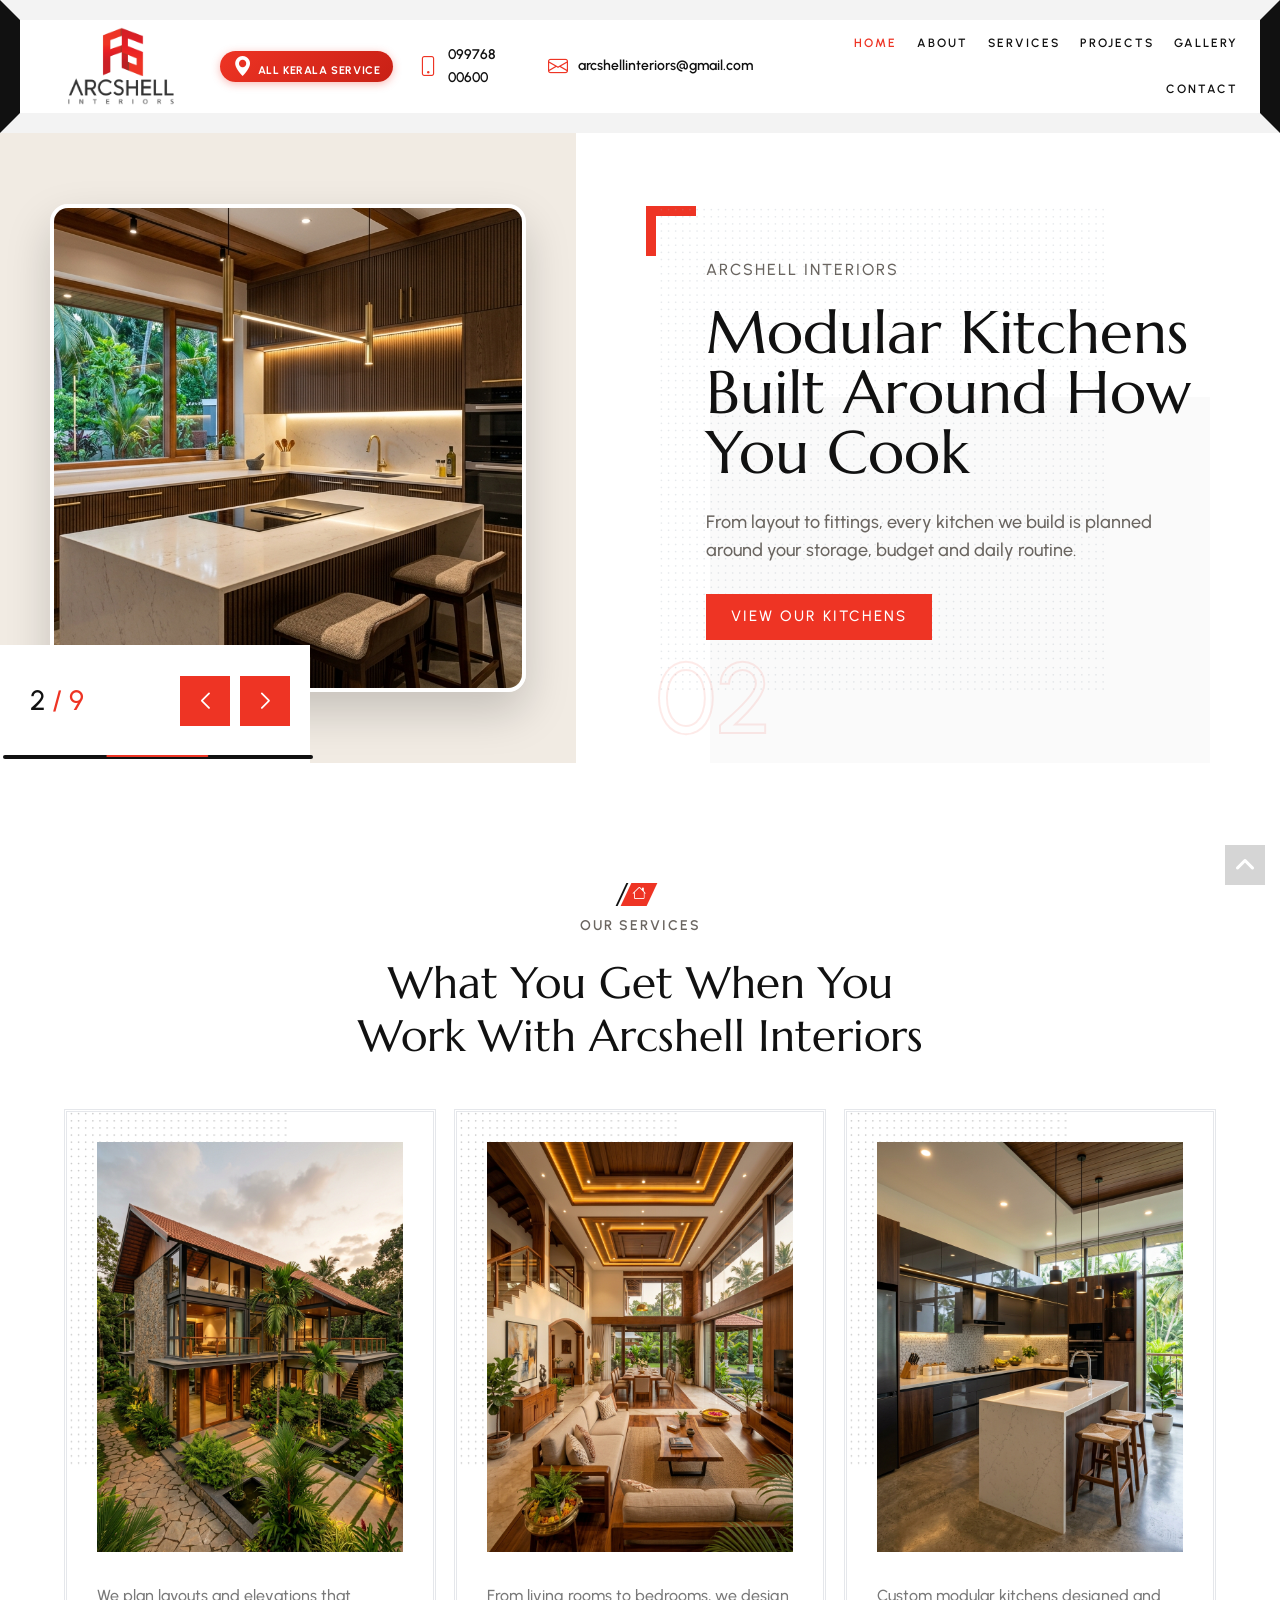
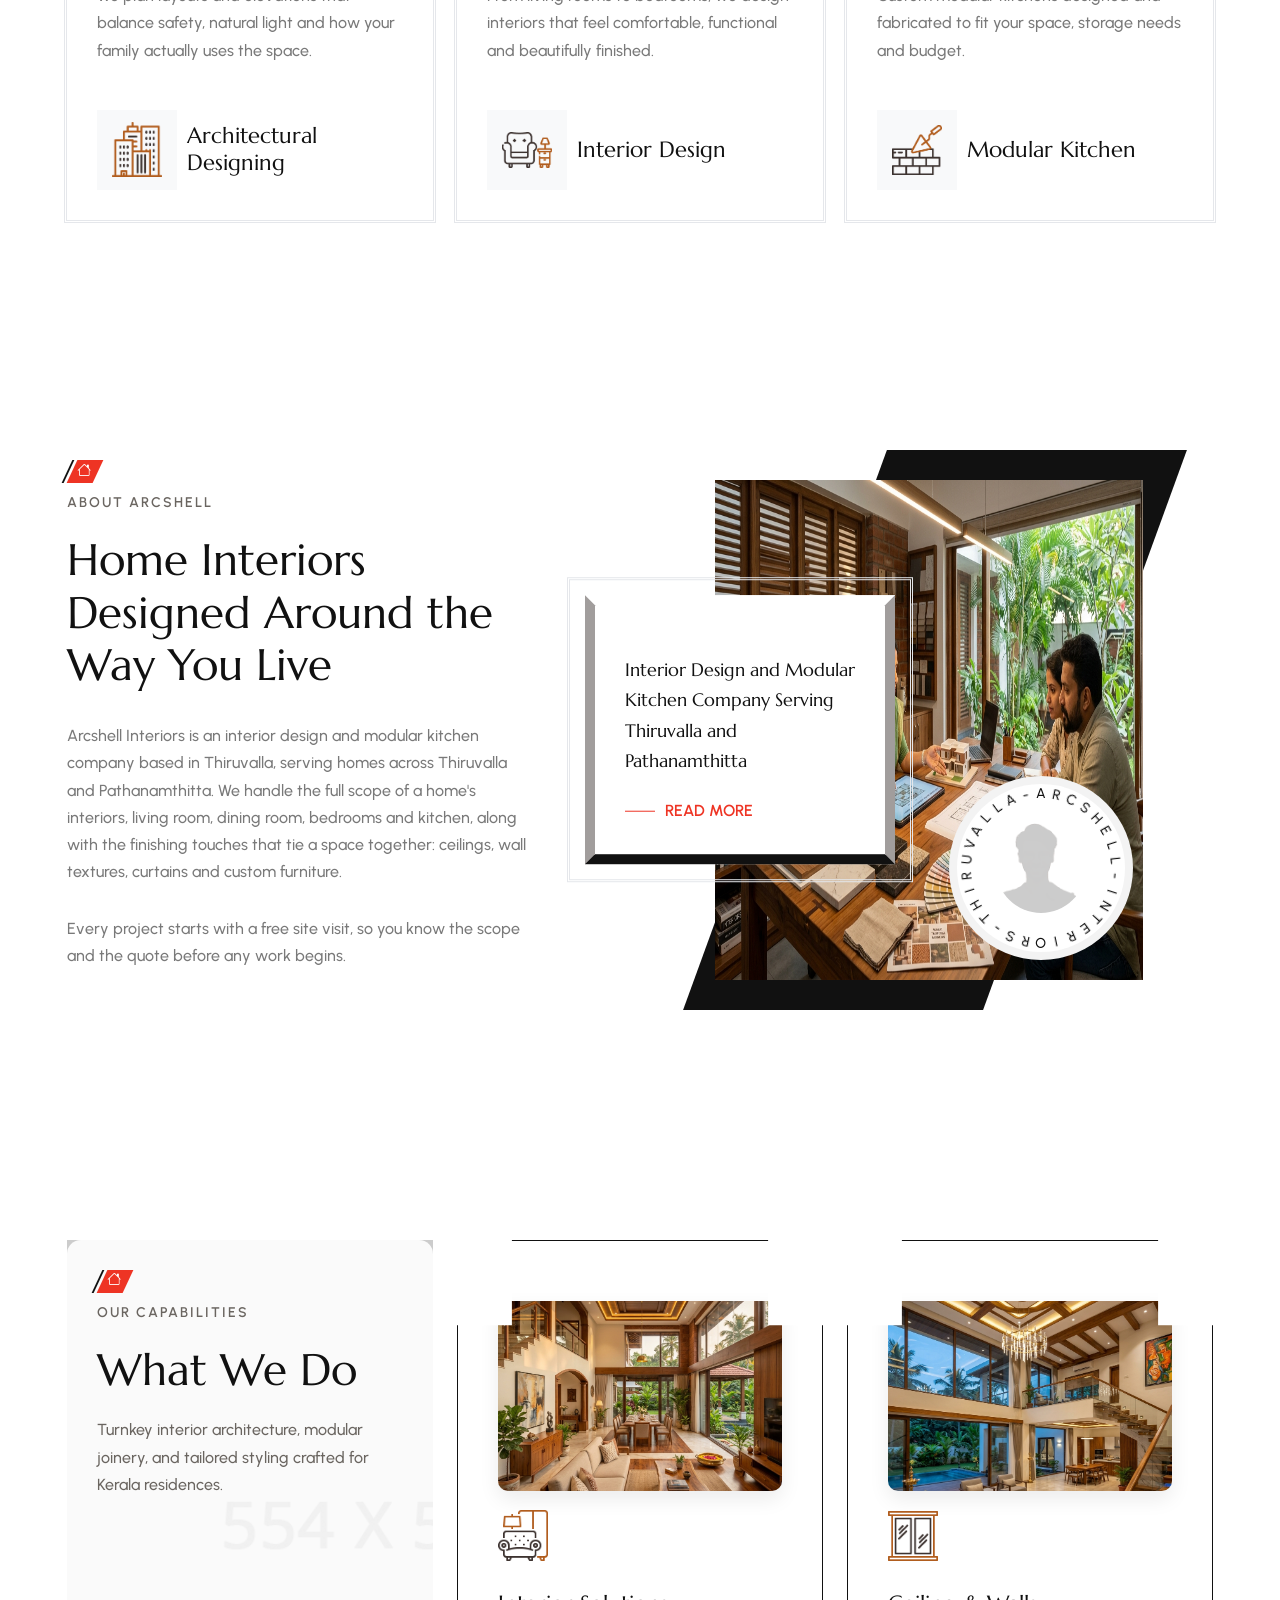
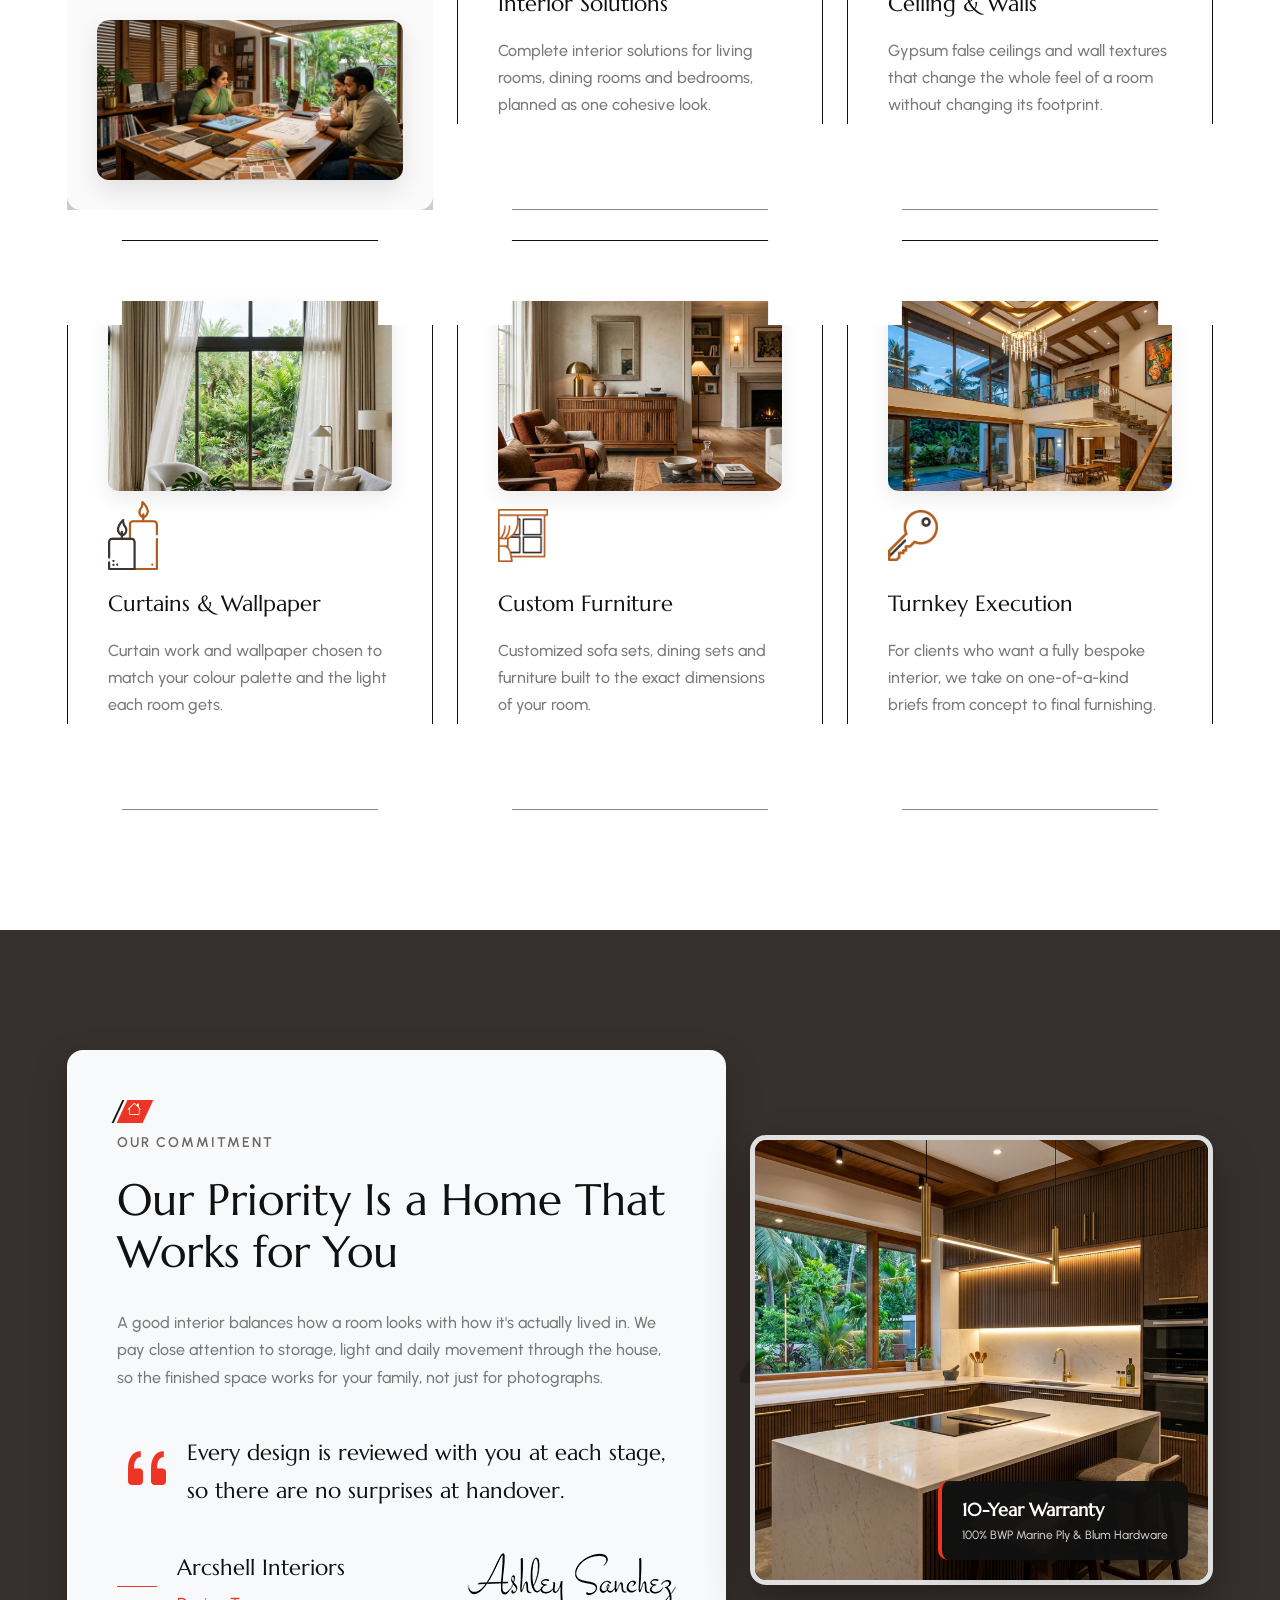
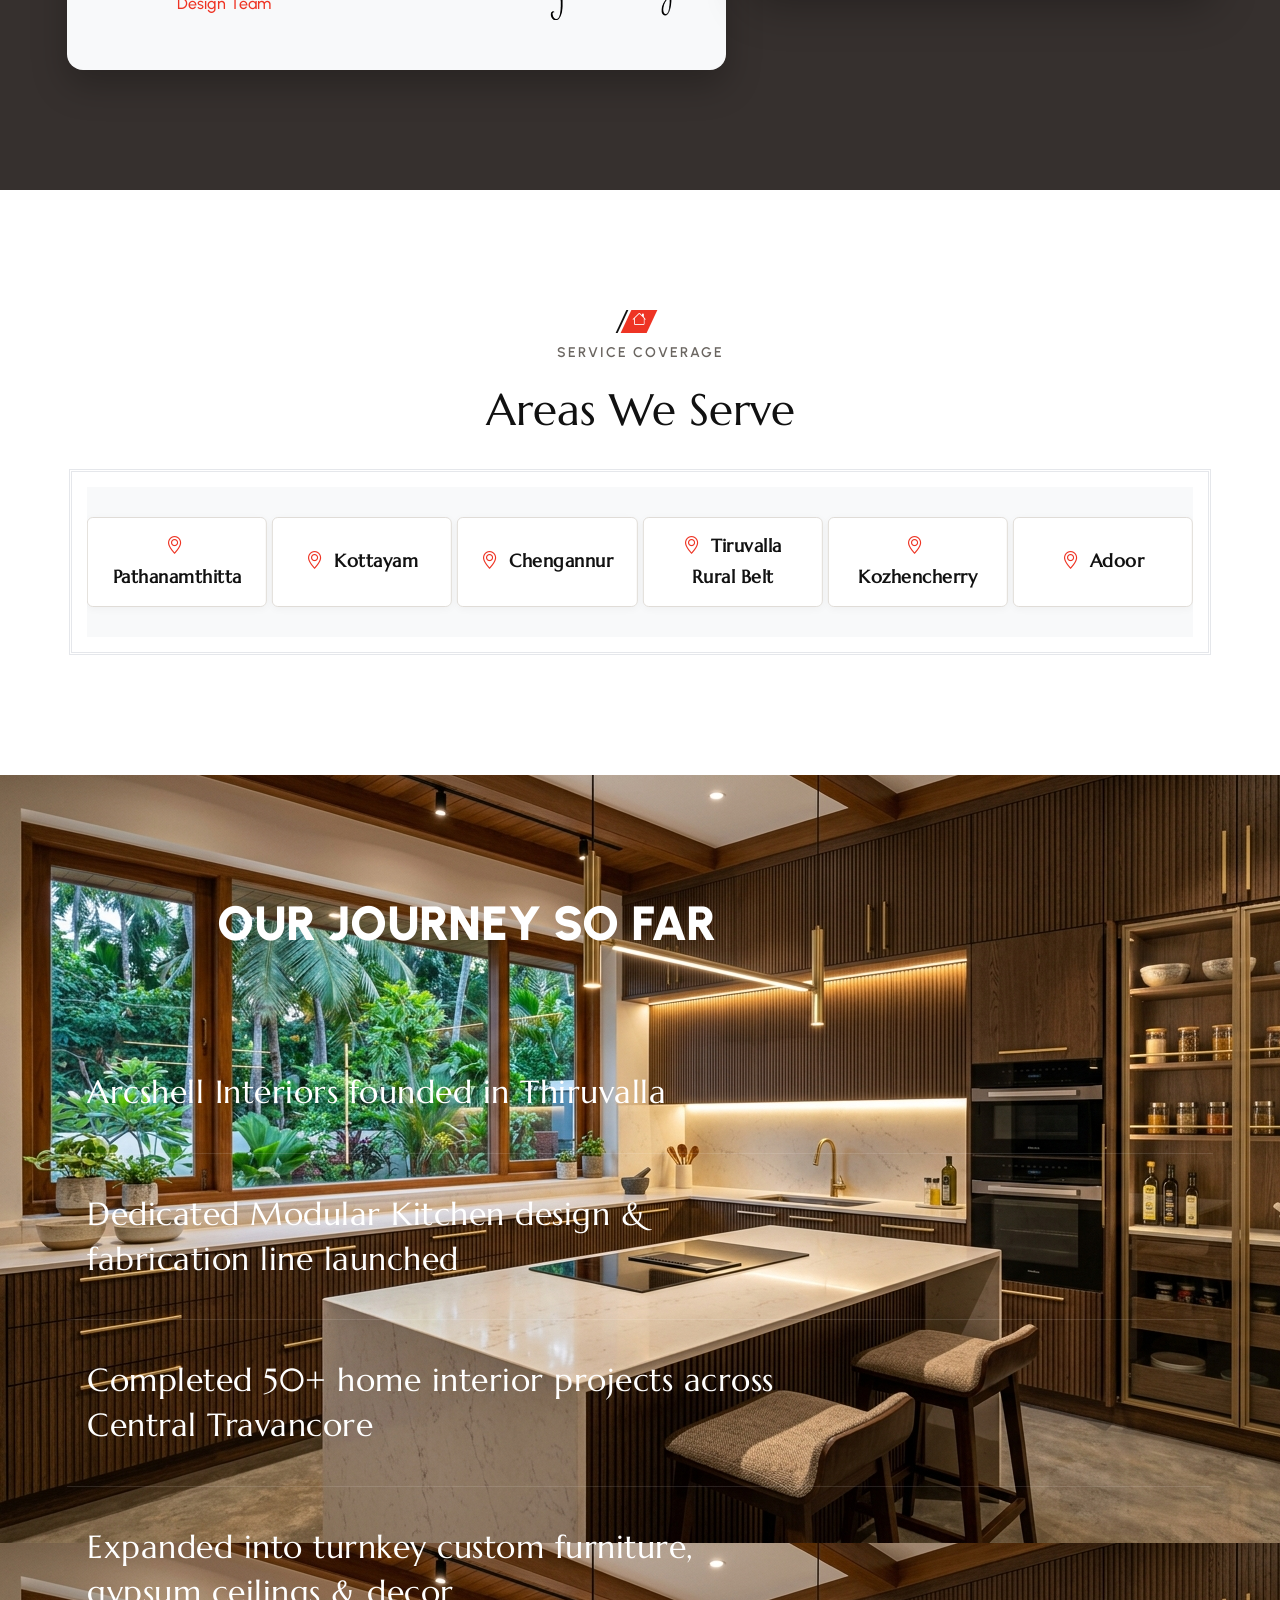
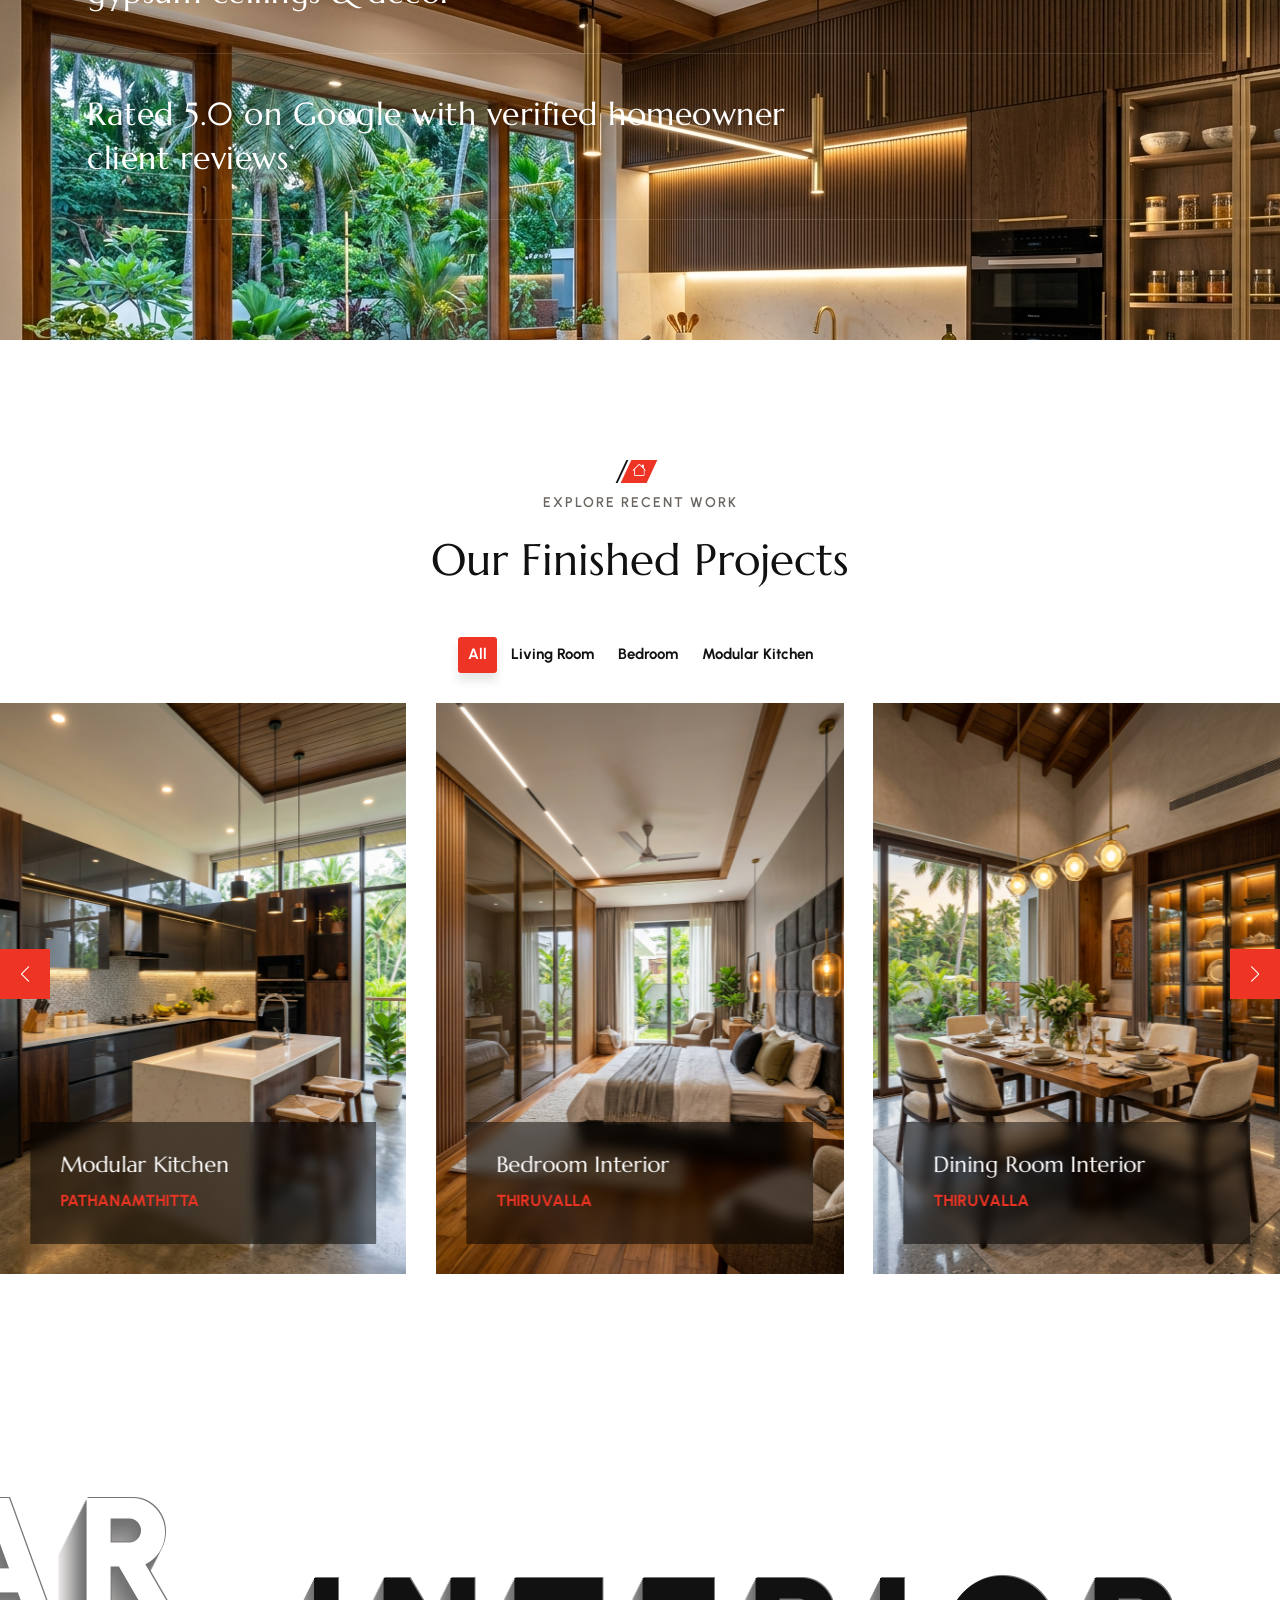
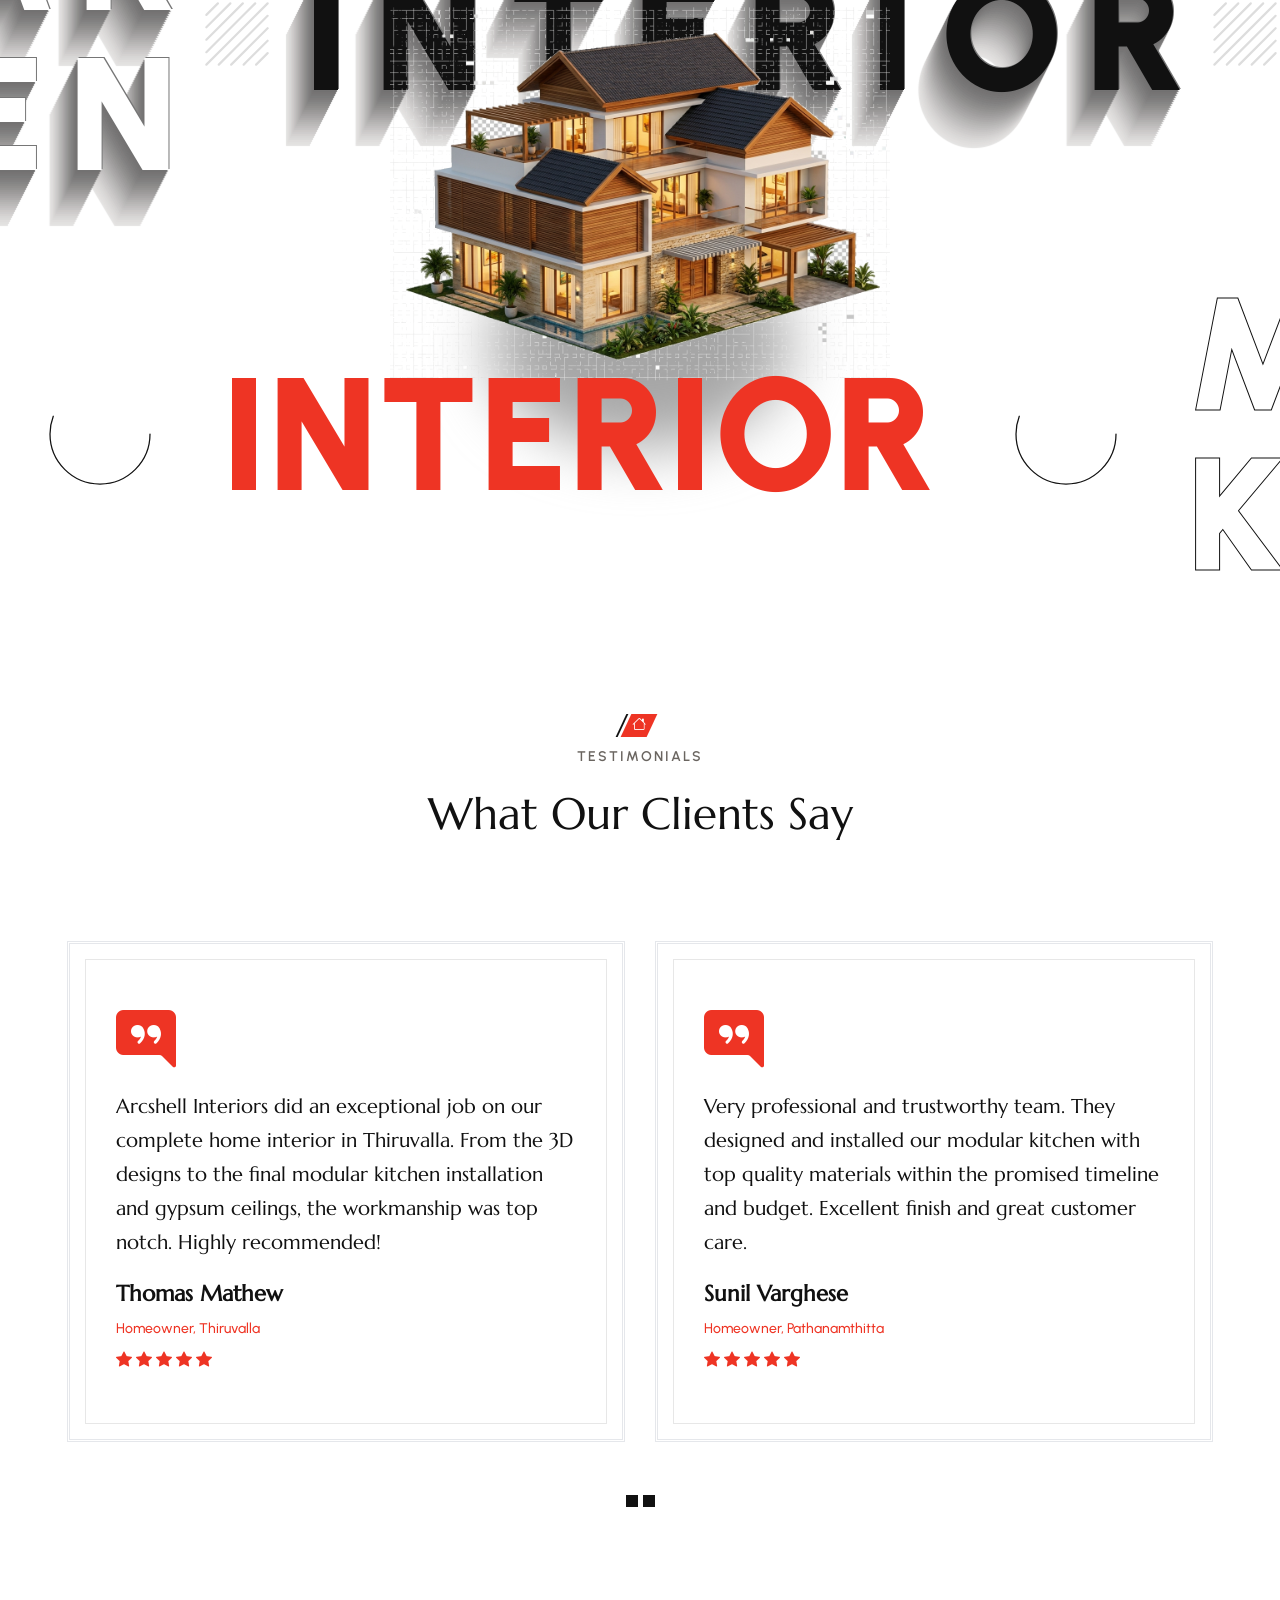
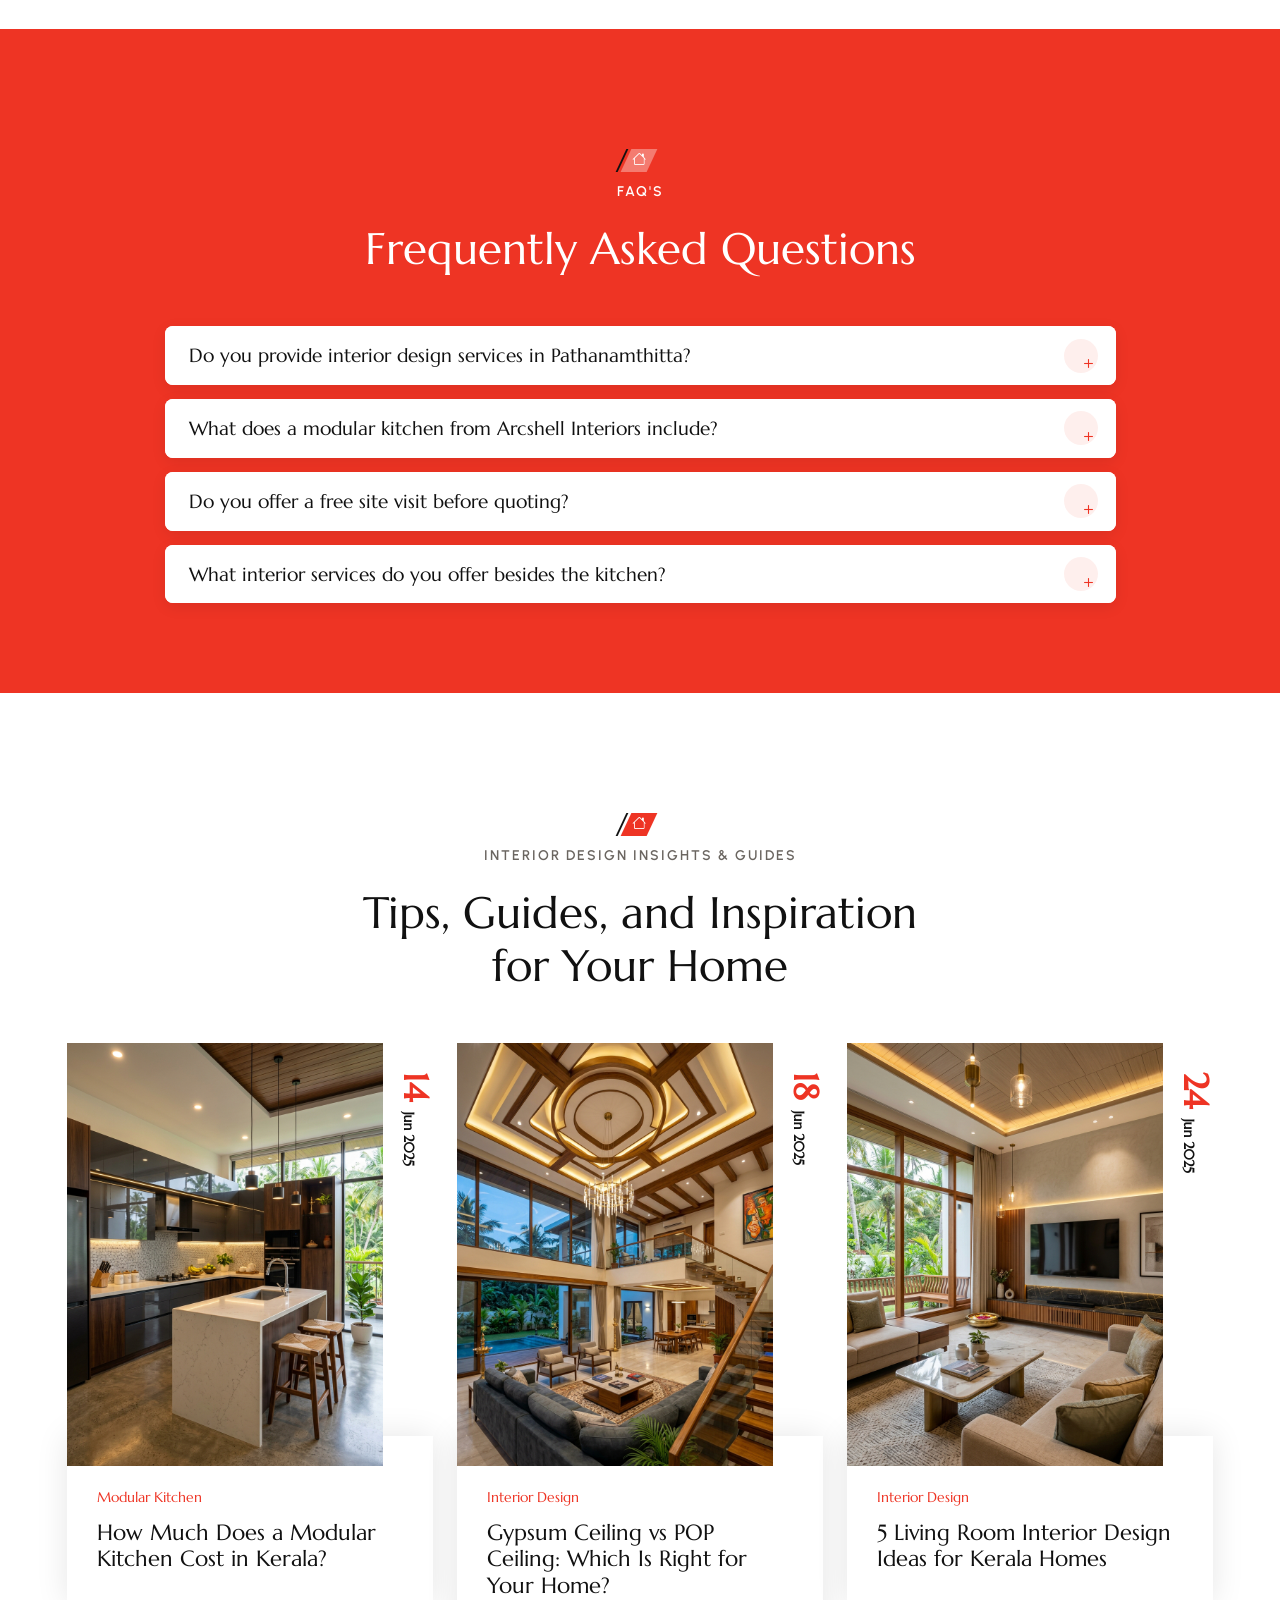
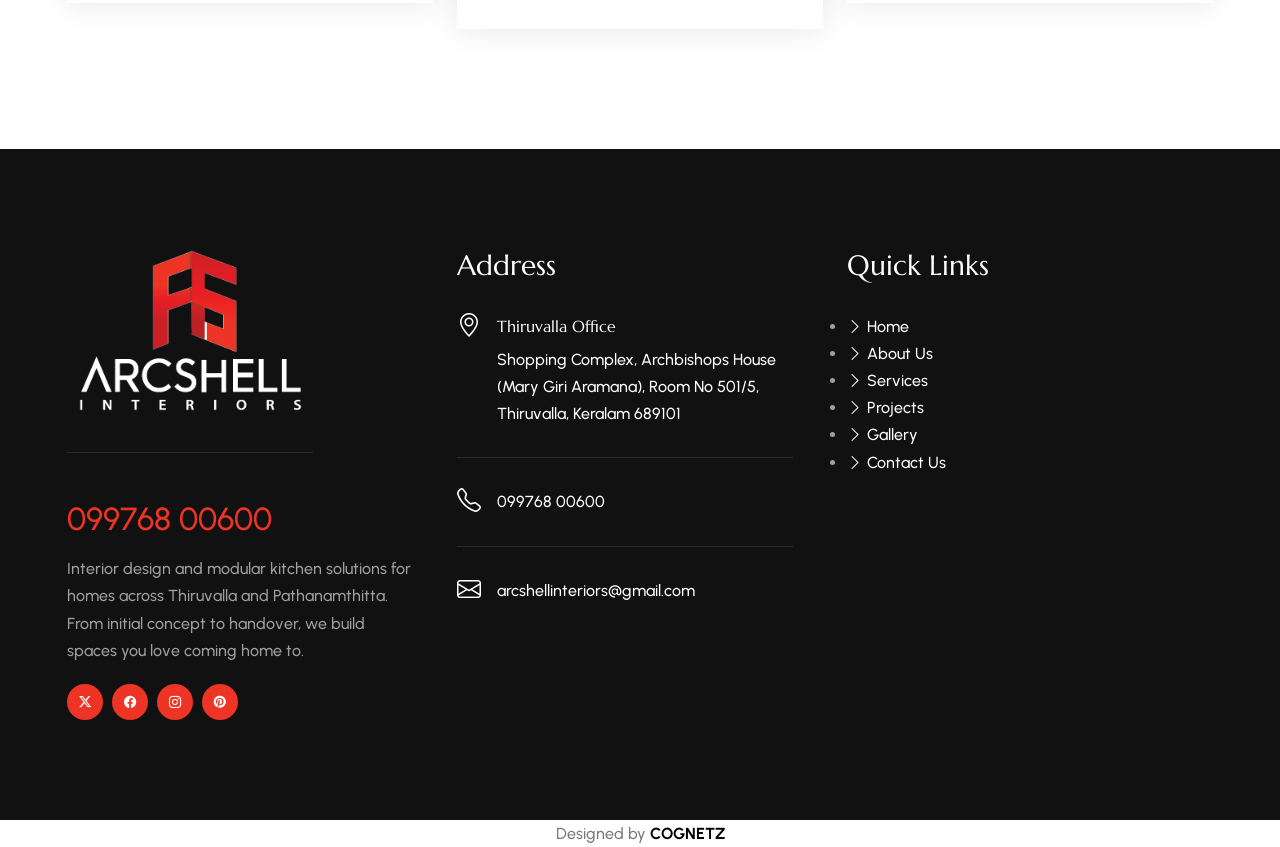
==== commit 0ddc80de: "fourth commit" ====
--- a/index.html
+++ b/index.html
@@ -1,4 +1,4 @@
-﻿<!DOCTYPE html>
+<!DOCTYPE html>
 <html lang="en">
 
 <head>
@@ -165,7 +165,7 @@
     <div class="loading-box"></div>
     <div class="loading-pic">
         <div class="loading-logo-box">
-            <img src="images/ArchShell Logo.png" alt="Arcshell Interiors" class="loading-logo">
+            <img src="images/ArchShell Logo-white.png" alt="Arcshell Interiors" class="loading-logo">
         </div>
         <div class="loader"></div>
     </div>
@@ -1431,7 +1431,7 @@
             <div class="section-full p-t120 p-b90 faq-gen-que-wrap">
                 <div class="container">
                     <!-- TITLE START-->
-                    <div class="section-head center wt-small-separator-outer">
+                    <div class="section-head center wt-small-separator-outer when-bg-dark">
                         <div class="wt-small-separator site-text-primary">
                             <i class="bi bi-house"></i>
                             <div>FAQ's</div>
@@ -1627,7 +1627,7 @@
 							
                             <div class="widget widget_about">
                                 <div class="logo-footer clearfix">
-                                    <a href="index.html"><img src="images/ArchShell Logo.png" alt="Arcshell Interiors"></a>
+                                    <a href="index.html"><img src="images/ArchShell Logo-white.png" alt="Arcshell Interiors"></a>
                                 </div>
                                 <div class="call-us">
                                     <a href="tel:+919976800600">099768 00600</a>
--- a/css/style.css
+++ b/css/style.css
@@ -3466,13 +3466,18 @@
   display: inline-flex;
   align-items: center;
   justify-content: center;
-  background: #111111;
-  padding: 7px 18px;
-  border-radius: 6px;
+  background: transparent !important;
+  background-color: transparent !important;
+  padding: 0 !important;
+  border: none !important;
+  border-radius: 0 !important;
+  box-shadow: none !important;
   transition: all 0.3s ease;
 }
 .header-style-2 .logo-header .logo-header-inner a:hover {
-  background: #000000;
+  background: transparent !important;
+  background-color: transparent !important;
+  box-shadow: none !important;
 }
 .header-style-2 .logo-header .logo-header-inner img {
   max-width: 175px;
@@ -3495,7 +3500,7 @@
     width: 140px;
   }
   .header-style-2 .logo-header .logo-header-inner a {
-    padding: 5px 12px;
+    padding: 0 !important;
   }
   .header-style-2 .logo-header .logo-header-inner img {
     max-width: 125px;
@@ -13353,3 +13358,122 @@
     line-height: 1.4 !important;
   }
 }
+
+/* FAQ Section - Logo Red Background (#ee3424) */
+.faq-gen-que-wrap {
+  background-color: #ee3424 !important;
+  position: relative;
+}
+
+.faq-gen-que-wrap .section-head .wt-small-separator {
+  color: #ffffff !important;
+}
+
+.faq-gen-que-wrap .section-head .wt-small-separator.site-text-primary {
+  color: #ffffff !important;
+}
+
+.faq-gen-que-wrap .section-head .wt-small-separator div {
+  color: #ffffff !important;
+}
+
+.faq-gen-que-wrap .section-head .wt-small-separator > i {
+  color: #ffffff !important;
+}
+
+.faq-gen-que-wrap .section-head .wt-small-separator:before {
+  background-color: #111111 !important;
+}
+
+.faq-gen-que-wrap .section-head .wt-small-separator:after {
+  background-color: rgba(255, 255, 255, 0.35) !important;
+}
+
+.faq-gen-que-wrap .section-head .wt-title,
+.faq-gen-que-wrap .section-head .wt-title *,
+.faq-gen-que-wrap .section-head .wt-title span {
+  color: #ffffff !important;
+}
+
+.faq-gen-que-wrap .wt-accordion .wt-panel {
+  background-color: #ffffff;
+  border-radius: 8px;
+  overflow: hidden;
+  margin-bottom: 14px;
+  border: none;
+  box-shadow: 0 4px 15px rgba(0, 0, 0, 0.08);
+}
+
+.faq-gen-que-wrap .wt-accordion .wt-panel:last-child {
+  margin-bottom: 0;
+}
+
+.faq-gen-que-wrap .wt-accordion .wt-panel .acod-head a {
+  background-color: #ffffff !important;
+  color: #111111 !important;
+  font-size: 19px;
+  font-weight: 500;
+  padding: 18px 65px 18px 24px;
+  display: block;
+  position: relative;
+  transition: all 0.3s ease;
+}
+
+.faq-gen-que-wrap .wt-accordion .wt-panel .acod-head a:not(.collapsed) {
+  color: #ee3424 !important;
+}
+
+.faq-gen-que-wrap .wt-accordion .wt-panel .acod-head .indicator {
+  position: absolute;
+  right: 18px;
+  top: 50%;
+  transform: translateY(-50%);
+  width: 34px;
+  height: 34px;
+  border-radius: 50%;
+  background-color: rgba(238, 52, 36, 0.08) !important;
+  color: #ee3424 !important;
+  font-size: 18px;
+  display: flex;
+  align-items: center;
+  justify-content: center;
+  padding: 0;
+  line-height: 1;
+  transition: all 0.3s ease;
+}
+
+.faq-gen-que-wrap .wt-accordion .wt-panel .acod-head [aria-expanded=true] .indicator {
+  background-color: #ee3424 !important;
+  color: #ffffff !important;
+}
+
+.faq-gen-que-wrap .wt-accordion .wt-panel .acod-head [aria-expanded=true] .indicator i {
+  color: #ffffff !important;
+}
+
+.faq-gen-que-wrap .wt-accordion .wt-panel .acod-content {
+  background-color: #ffffff !important;
+  color: #444444 !important;
+  padding: 0 24px 22px 24px !important;
+  font-size: 16px;
+  line-height: 1.7;
+}
+
+@media (max-width: 767px) {
+  .faq-gen-que-wrap .wt-accordion .wt-panel .acod-head a {
+    font-size: 16px !important;
+    padding: 16px 50px 16px 16px !important;
+    line-height: 1.4 !important;
+  }
+  .faq-gen-que-wrap .wt-accordion .wt-panel .acod-head .indicator {
+    right: 12px;
+    width: 28px;
+    height: 28px;
+    font-size: 16px;
+  }
+  .faq-gen-que-wrap .wt-accordion .wt-panel .acod-content {
+    padding: 0 16px 18px 16px !important;
+    font-size: 15px !important;
+  }
+}
+
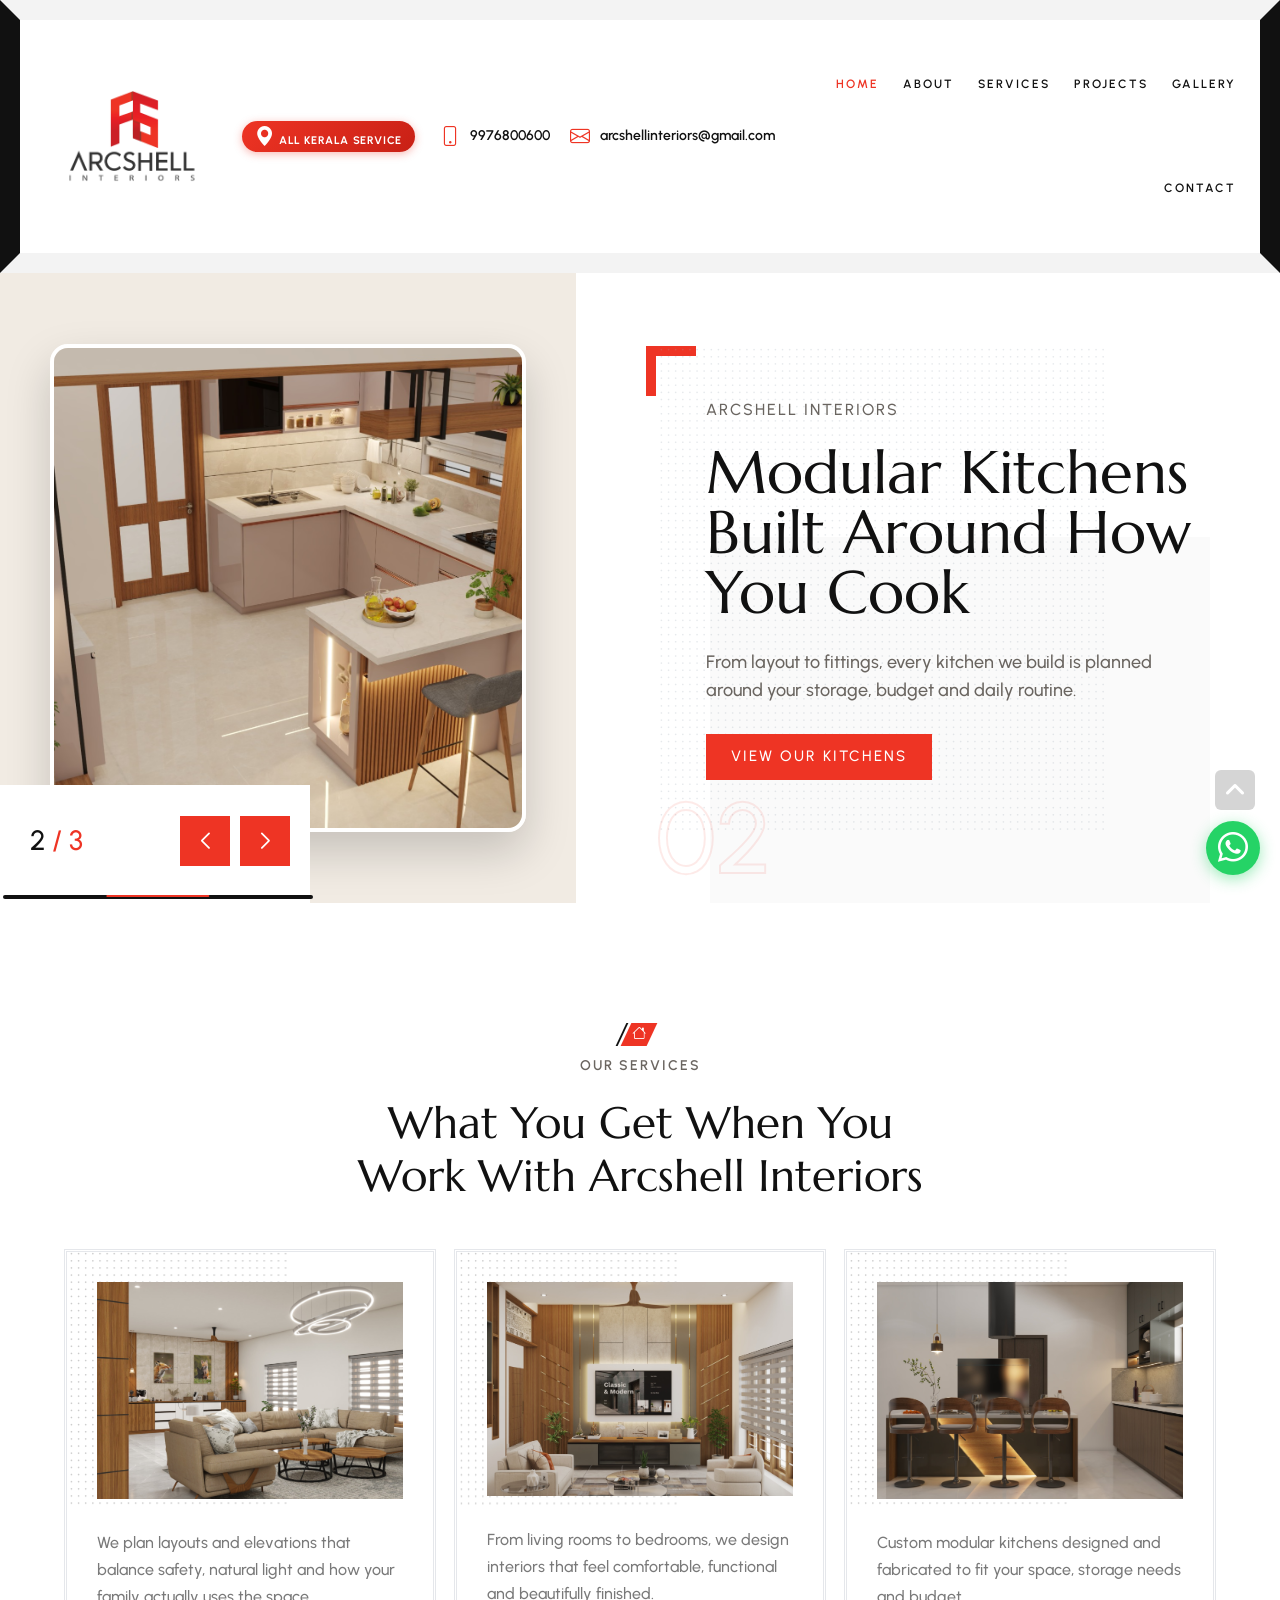
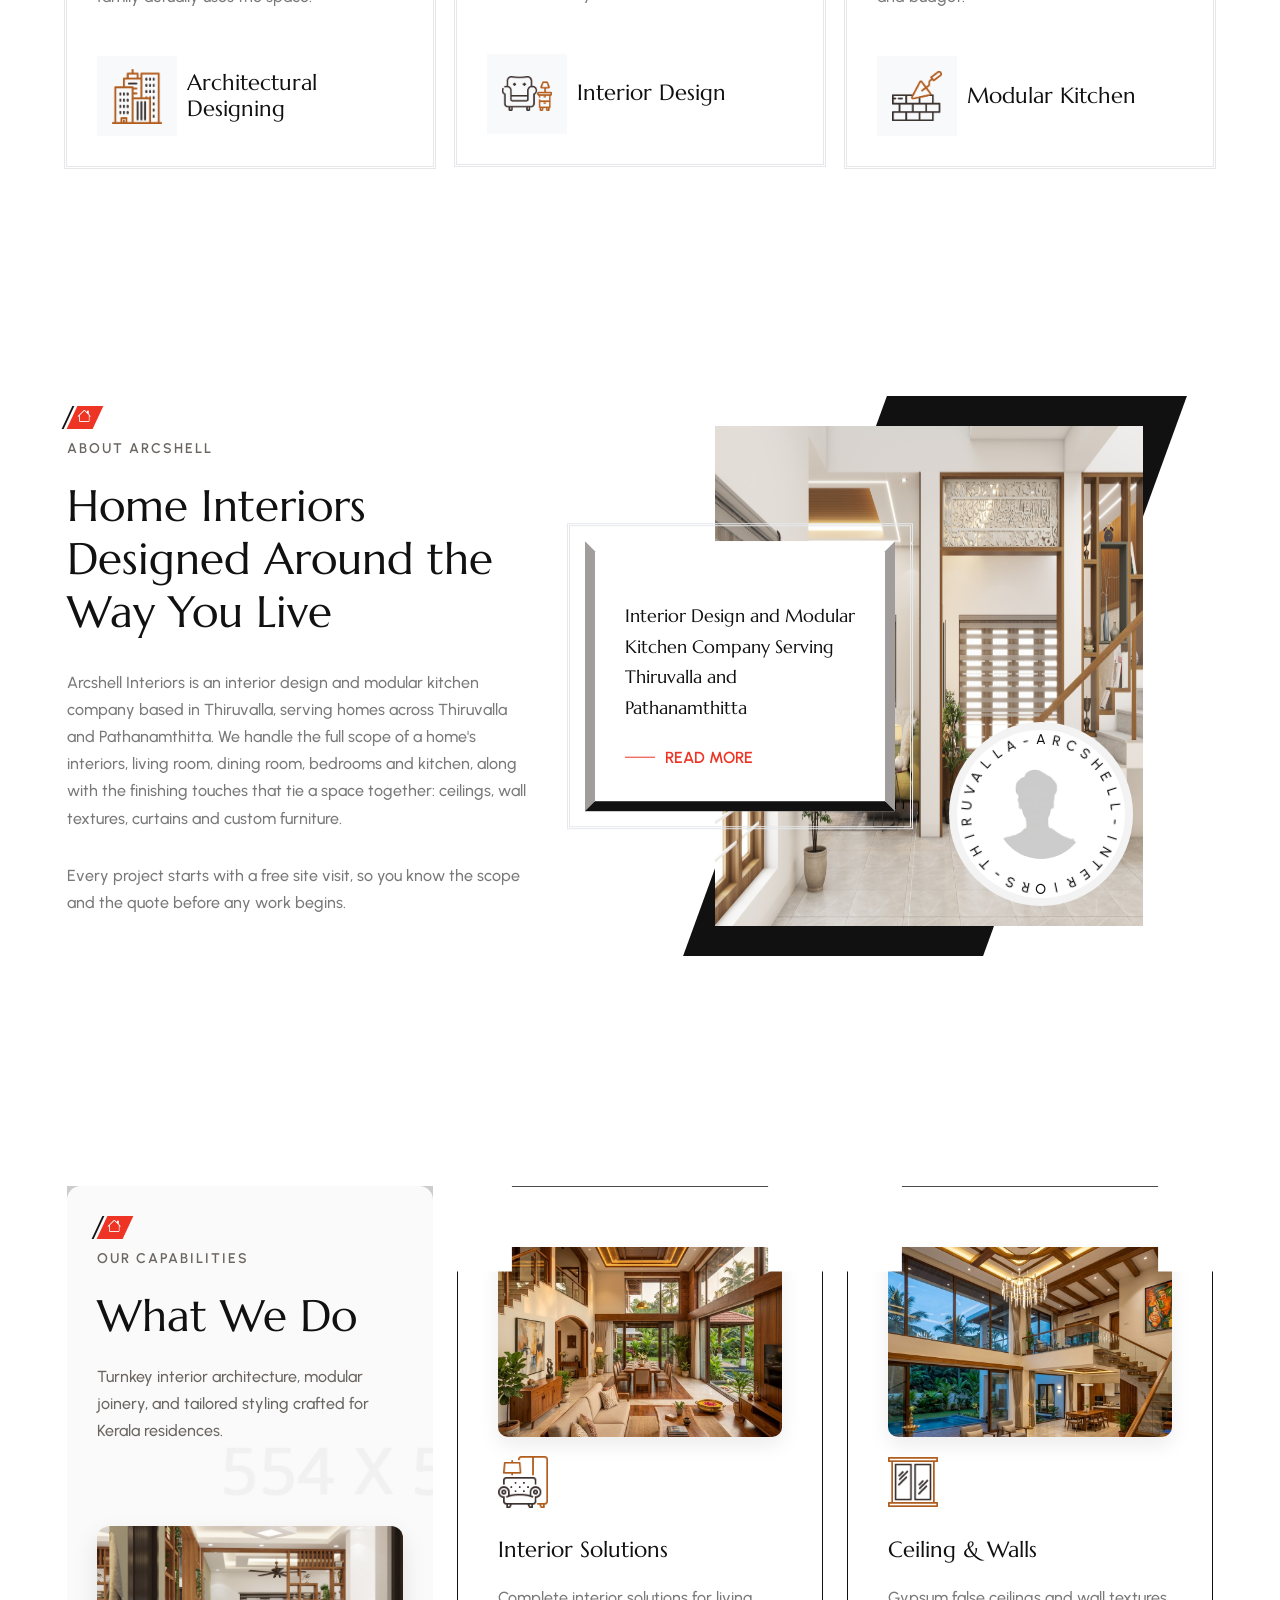
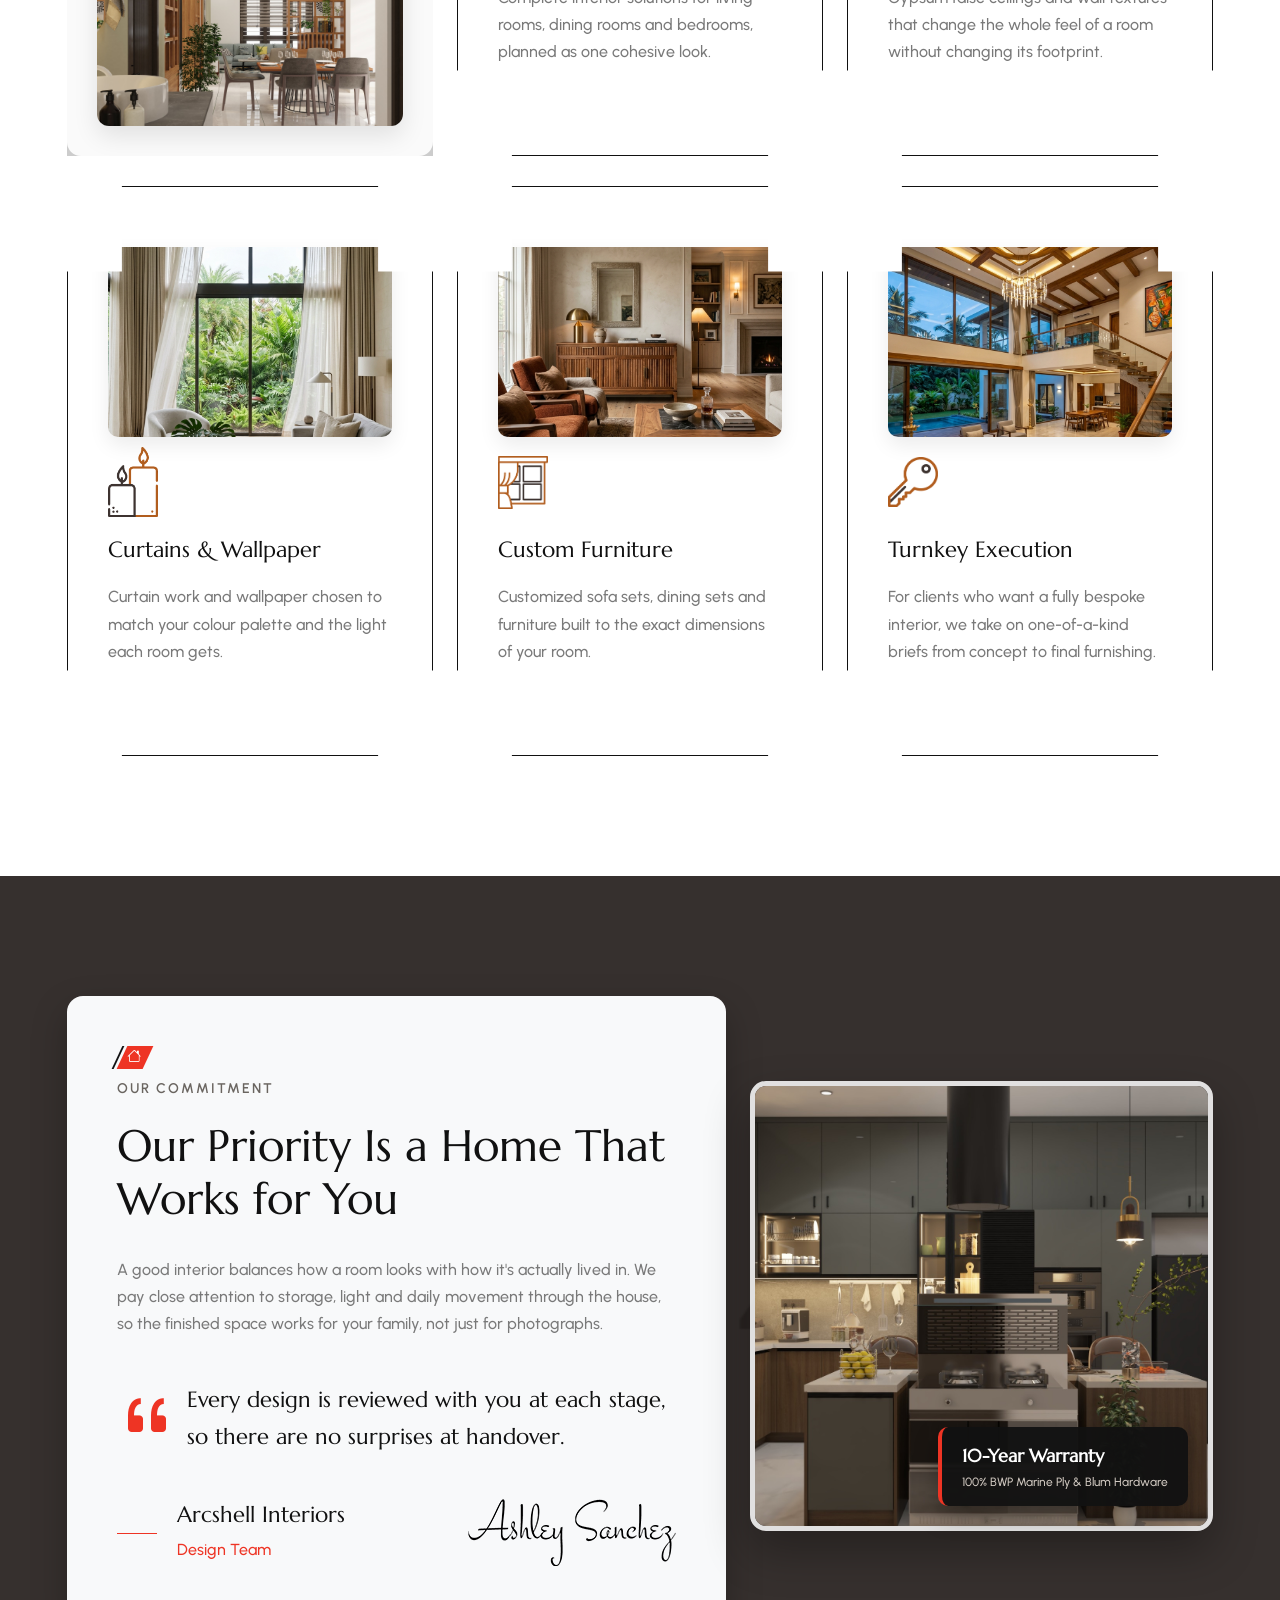
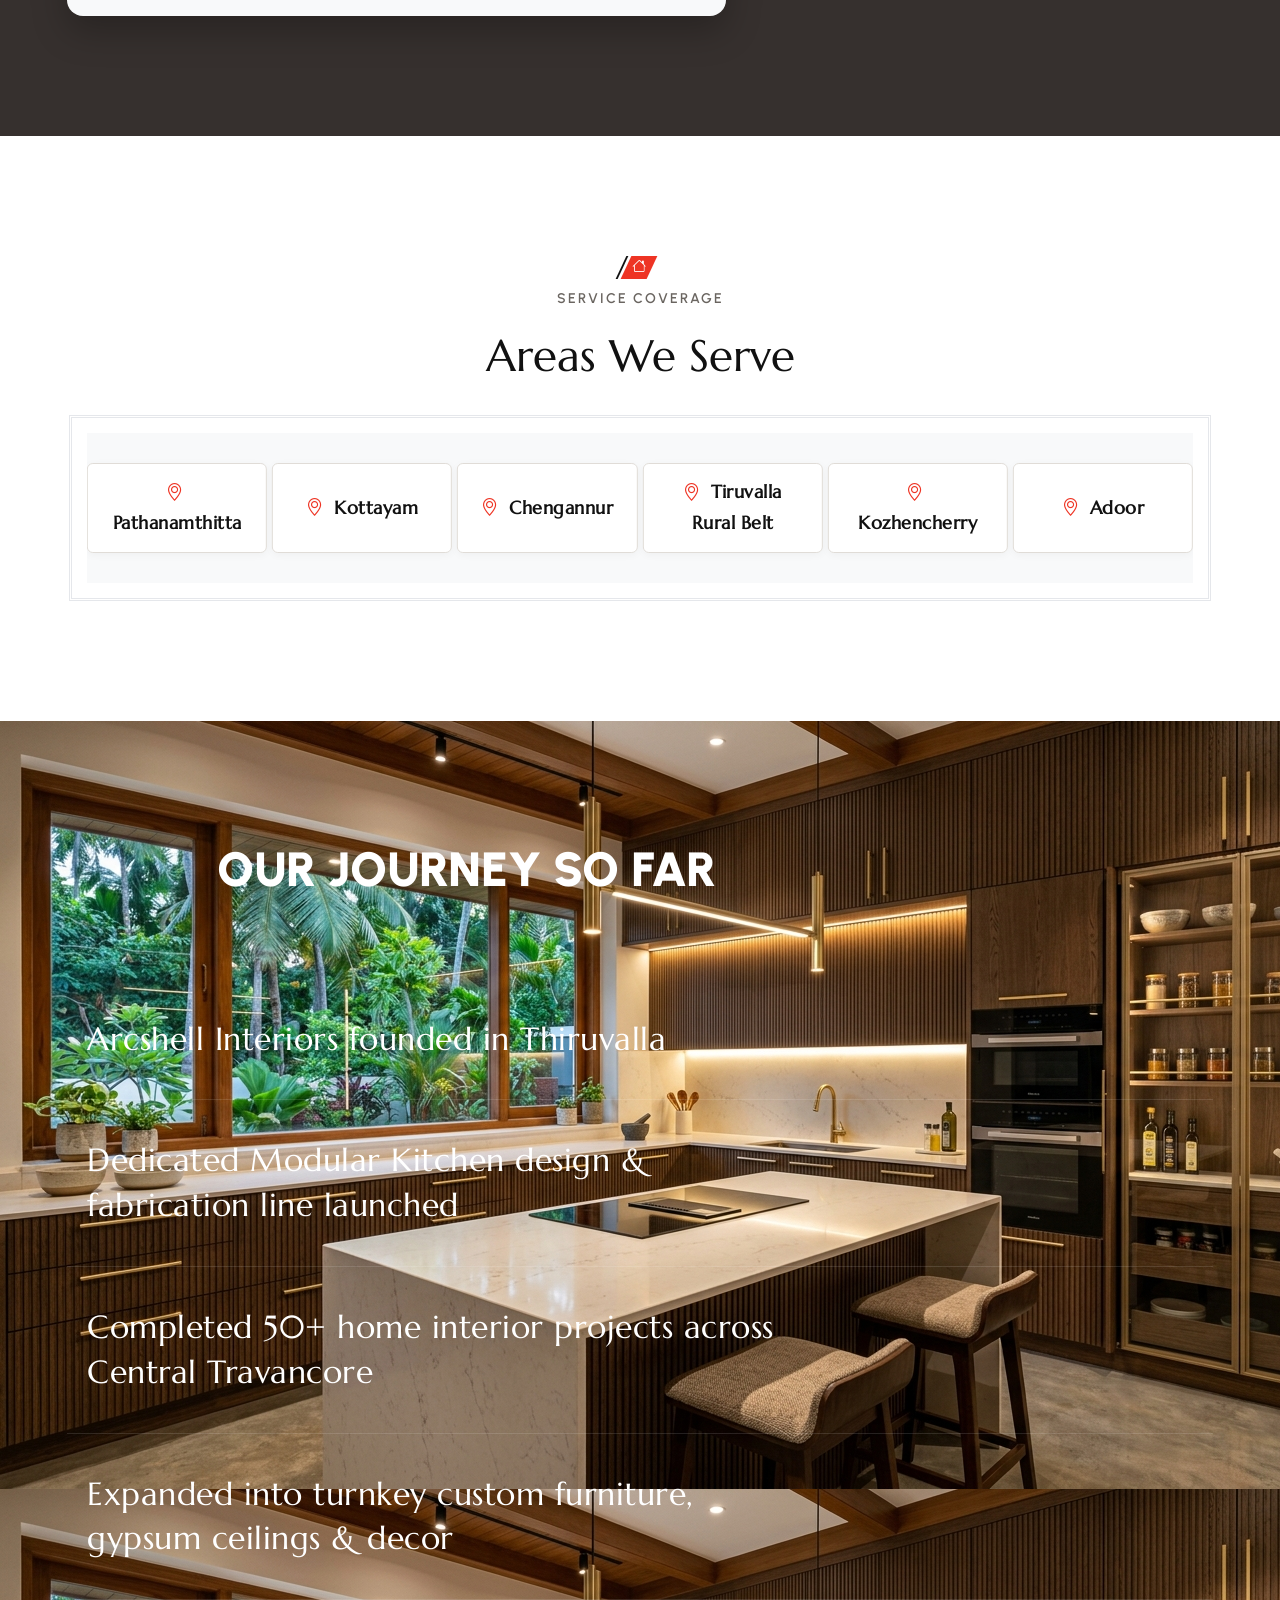
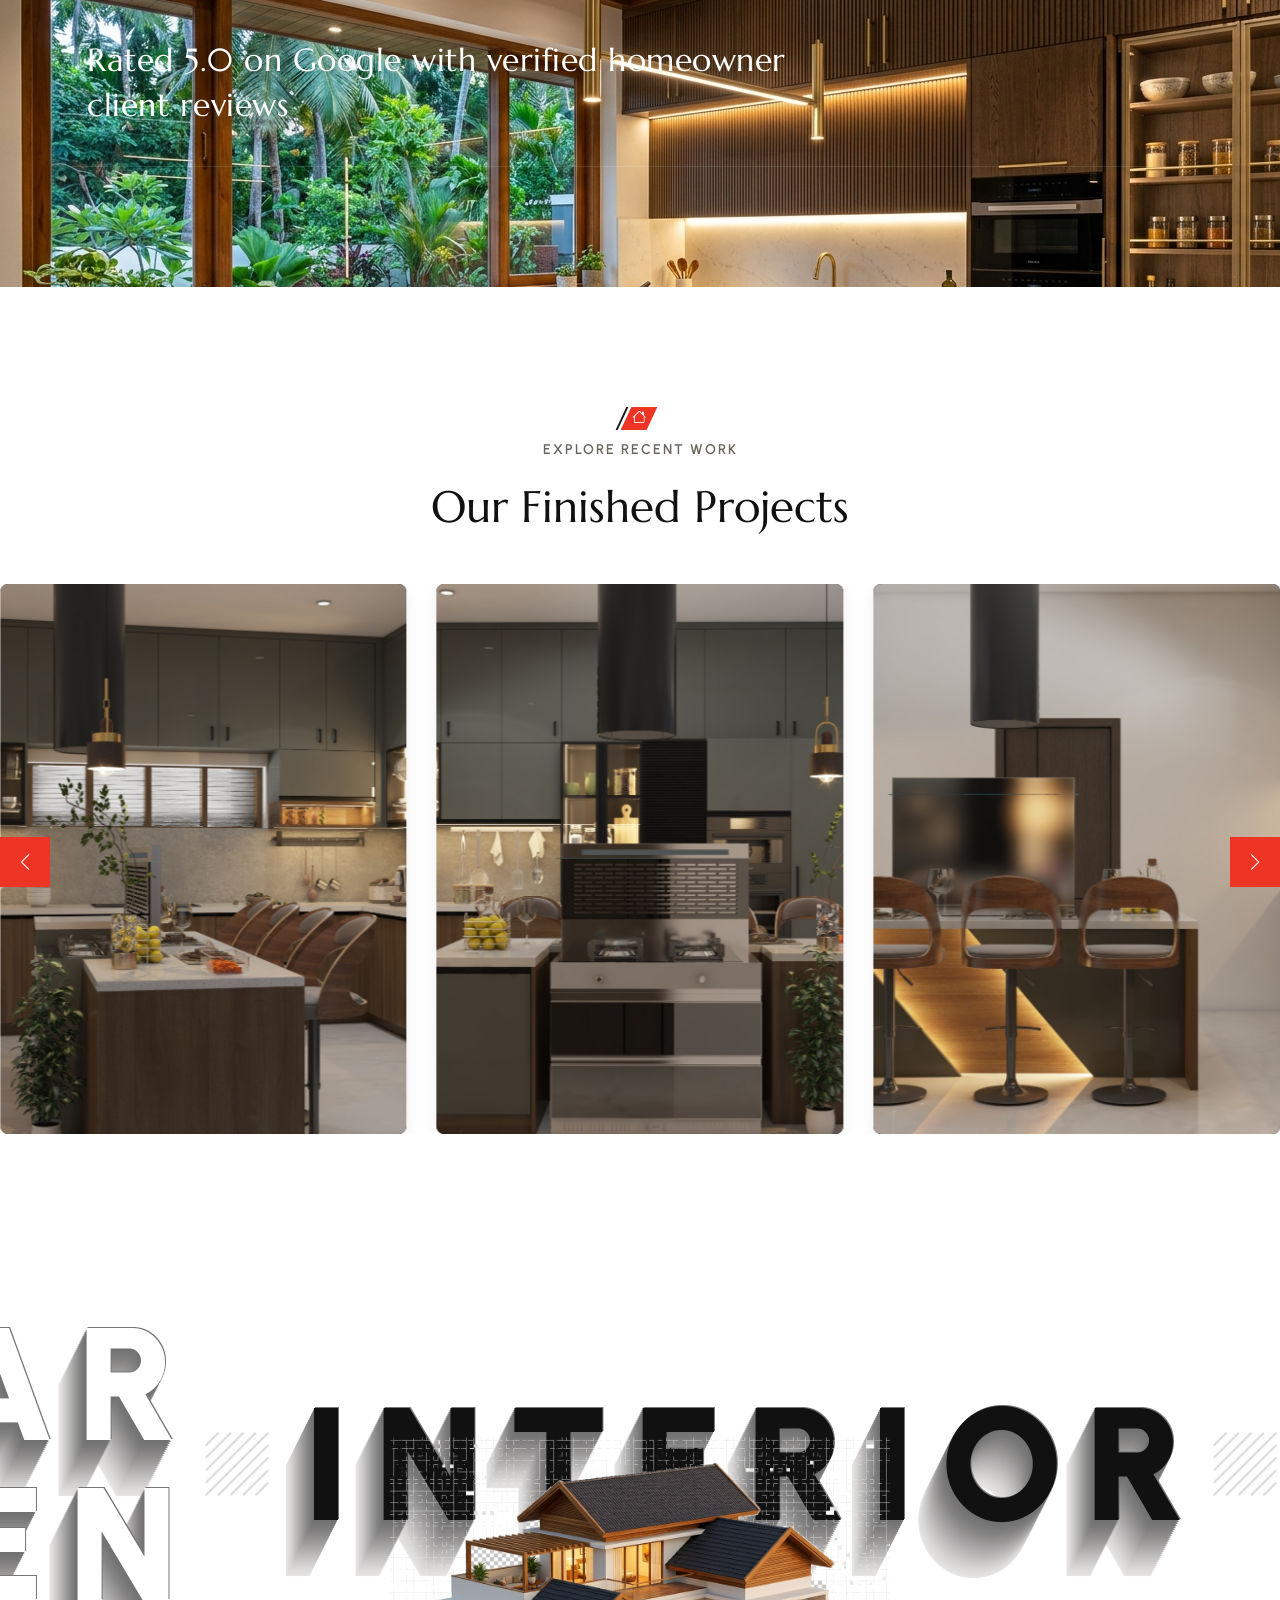
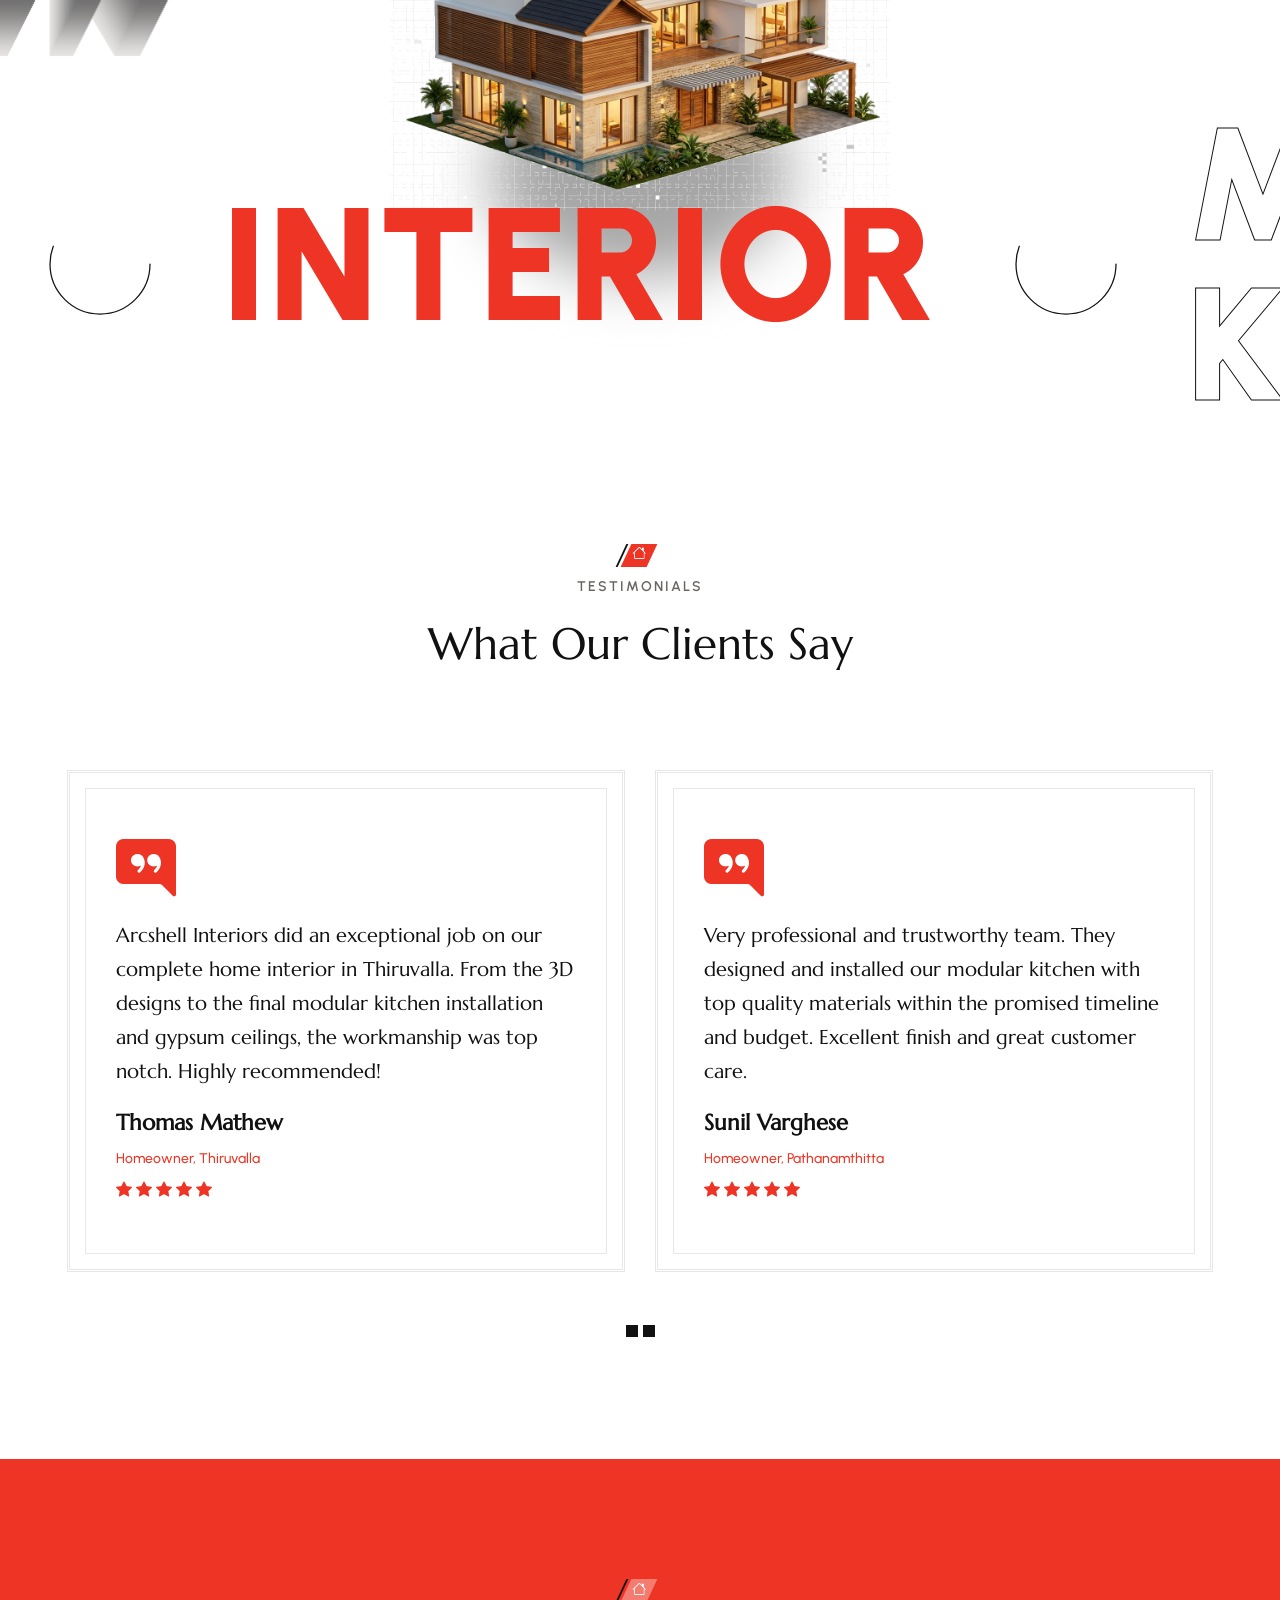
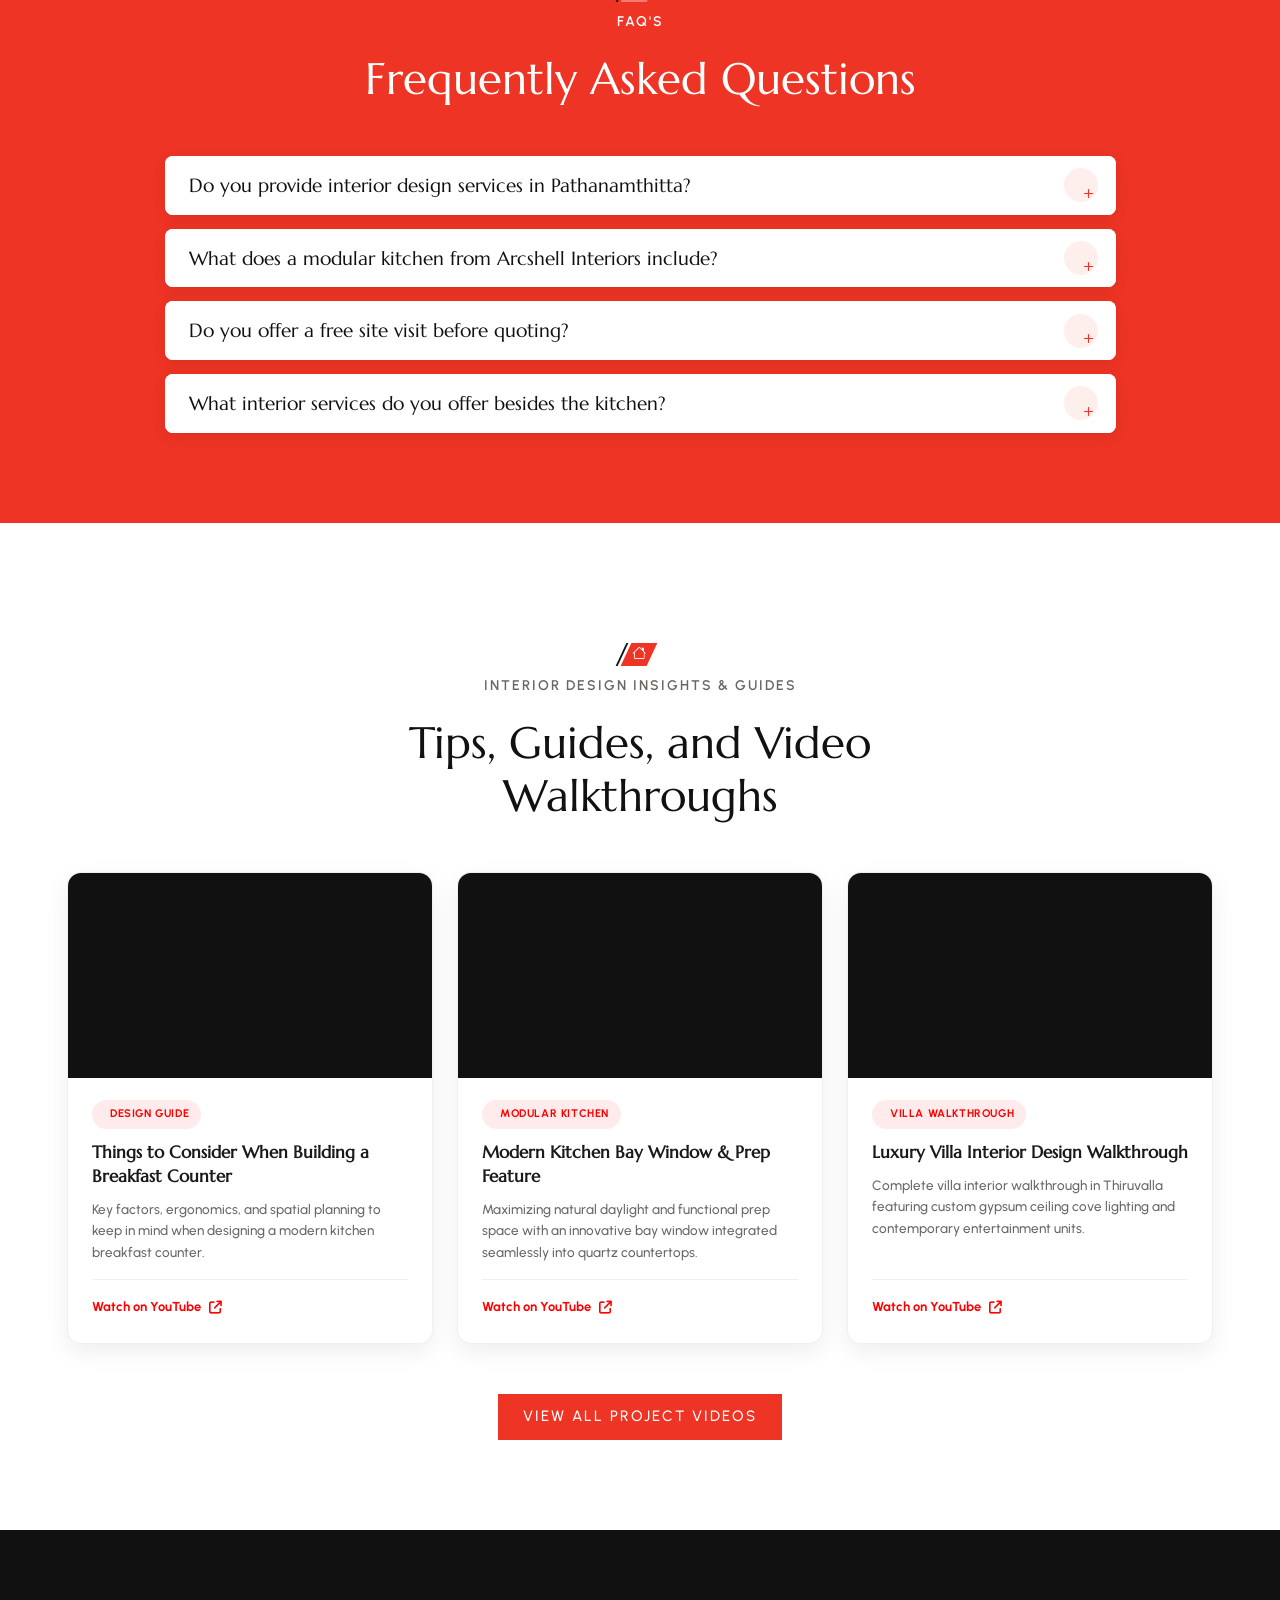
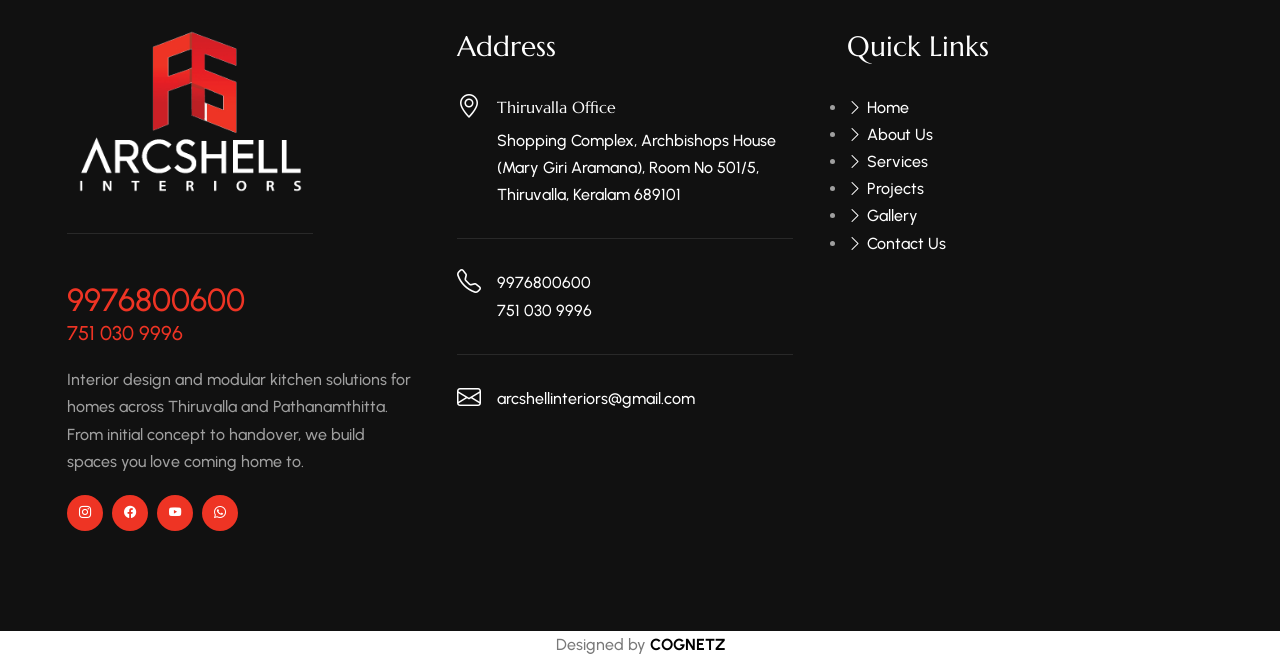
==== commit 2b23c7e3: "sixth commit" ====
--- a/index.html
+++ b/index.html
@@ -1,4 +1,4 @@
-<!DOCTYPE html>
+﻿<!DOCTYPE html>
 <html lang="en">
 
 <head>
@@ -48,7 +48,7 @@
       "name": "Arcshell Interiors",
       "image": "https://arcshellinteriors.com/images/ArchShell%20Logo.png",
       "url": "https://arcshellinteriors.com/",
-      "telephone": "+91-9976800600",
+      "telephone": ["+91-9976800600", "+91-7510309996"],
       "email": "arcshellinteriors@gmail.com",
       "priceRange": "$$",
       "address": {
@@ -196,7 +196,7 @@
 
                         <ul class="company-site-info">
                             <li class="header-service-tag-item"><span class="all-kerala-tag"><i class="bi bi-geo-alt-fill"></i> All Kerala Service</span></li>
-                            <li><i class="bi bi-phone"></i><span><a href="tel:+919976800600" style="color: inherit;">099768 00600</a></span></li>
+                            <li><i class="bi bi-phone"></i><span><a href="tel:+919976800600" style="color: inherit;">9976800600</a></span></li>
                             <li><i class="bi bi-envelope"></i><span><a href="mailto:arcshellinteriors@gmail.com" style="color: inherit;">arcshellinteriors@gmail.com</a></span></li>
                         </ul>
 
@@ -256,17 +256,17 @@
                     <div class="swiper-wrapper  twm-slider1-slides">
                         <div class="swiper-slide">
                             <div class="hero-slider-media" style="width: 100%; border-radius: 18px; overflow: hidden; box-shadow: 0 20px 45px rgba(0,0,0,0.18); border: 4px solid #fff;">
-                                <img src="images/arcshell_video_poster.jpg" alt="Modern luxury living room interior designed by Arcshell Interiors in Thiruvalla" style="width: 100%; height: 480px; object-fit: cover; display: block;">
+                                <img src="images/image7.jpeg" alt="Modern luxury living room interior designed by Arcshell Interiors in Thiruvalla" style="width: 100%; height: 480px; object-fit: cover; display: block;">
                             </div>
                         </div>
                         <div class="swiper-slide">
                             <div class="hero-slider-media" style="width: 100%; border-radius: 18px; overflow: hidden; box-shadow: 0 20px 45px rgba(0,0,0,0.18); border: 4px solid #fff;">
-                                <img src="images/kerala_luxury_kitchen.jpg" alt="Custom modular kitchen design by Arcshell Interiors" style="width: 100%; height: 480px; object-fit: cover; display: block;">
+                                <img src="images/image14.jpeg" alt="Custom modular kitchen design by Arcshell Interiors" style="width: 100%; height: 480px; object-fit: cover; display: block;">
                             </div>
                         </div>
                         <div class="swiper-slide">
                             <div class="hero-slider-media" style="width: 100%; border-radius: 18px; overflow: hidden; box-shadow: 0 20px 45px rgba(0,0,0,0.18); border: 4px solid #fff;">
-                                <img src="images/services/service_bedroom_interior.jpg" alt="Bedroom interior with custom furniture by Arcshell Interiors" style="width: 100%; height: 480px; object-fit: cover; display: block;">
+                                <img src="images/image6.jpeg" alt="Bedroom interior with custom furniture by Arcshell Interiors" style="width: 100%; height: 480px; object-fit: cover; display: block;">
                             </div>
                         </div>
                     </div>
@@ -308,7 +308,7 @@
                                         Modular Kitchens Built Around How You Cook
                                     </h2>
                                     <p class="slider-subtext" data-swiper-parallax="-400" style="font-size: 18px; line-height: 28px; margin-bottom: 30px; color: #6a6560;">From layout to fittings, every kitchen we build is planned around your storage, budget and daily routine.</p>
-                                    <a href="services.html" class="site-button">View Our Kitchens</a>
+                                    <a href="gallery.html" class="site-button">View Our Kitchens</a>
                                 </div>
                             </div>
                             <div class="xl-title">
@@ -324,7 +324,7 @@
                                         From Gypsum Ceilings to Custom Furniture, We Do It All
                                     </h2>
                                     <p class="slider-subtext" data-swiper-parallax="-400" style="font-size: 18px; line-height: 28px; margin-bottom: 30px; color: #6a6560;">Ceilings, wall textures, curtains and made-to-order furniture, all handled by one team from start to finish.</p>
-                                    <a href="gallery.html" class="site-button">See Our Work</a>
+                                    <a href="projects.html" class="site-button">See Our Work</a>
                                 </div>
                             </div>
                             <div class="xl-title">
@@ -368,7 +368,7 @@
                                 <!--Column 1-->
                                 <div class="col-xl-4 col-lg-4 col-md-6 m-b30">
                                     <div class="service-icon-box-two">
-                                        <div class="service-media"><img src="images/services/service_architectural_design.jpg" alt="Architectural Designing Arcshell Interiors"></div>
+                                        <div class="service-media"><img src="images/image1.jpeg" alt="Architectural Designing Arcshell Interiors"></div>
                                         <div class="service-icon-content">
                                             <p>We plan layouts and elevations that balance safety, natural light and how your family actually uses the space.</p>
                                            
@@ -382,7 +382,7 @@
                                 <!--Column 2-->
                                 <div class="col-xl-4 col-lg-4 col-md-6 m-b30">
                                     <div class="service-icon-box-two">
-                                        <div class="service-media"><img src="images/services/service_interior_design.jpg" alt="Interior Design Arcshell Interiors"></div>
+                                        <div class="service-media"><img src="images/image10.jpeg" alt="Interior Design Arcshell Interiors"></div>
                                         <div class="service-icon-content">
                                             <p>From living rooms to bedrooms, we design interiors that feel comfortable, functional and beautifully finished.</p>
                                            
@@ -397,7 +397,7 @@
                                 <!--Column 3-->
                                 <div class="col-xl-4 col-lg-4 col-md-6 m-b30">
                                     <div class="service-icon-box-two">
-                                        <div class="service-media"><img src="images/services/service_modular_kitchen.jpg" alt="Modular Kitchen Arcshell Interiors"></div>
+                                        <div class="service-media"><img src="images/image4.jpeg" alt="Modular Kitchen Arcshell Interiors"></div>
                                         <div class="service-icon-content">
                                             <p>Custom modular kitchens designed and fabricated to fit your space, storage needs and budget.</p>
                                             
@@ -445,7 +445,7 @@
                                </div>
                                 <div class="col-lg-7 col-md-12 m-b30 company-exp-position">
                                      <div class="company-exp">
-                                         <div class="company-exp-media"><img src="images/studio_consultation.jpg" style="height: 500px;" alt="Arcshell Interiors design team reviewing a home interior project in Thiruvalla"></div>
+                                         <div class="company-exp-media"><img src="images/image8.jpeg" style="height: 500px;" alt="Arcshell Interiors design team reviewing a home interior project in Thiruvalla"></div>
                                          <div class="company-exp-tagline">
                                              <span>Interior Design and Modular Kitchen Company Serving Thiruvalla and Pathanamthitta</span>
                                              <a href="about.html" class="site-button-link site-text-primary">Read More</a>
@@ -532,7 +532,7 @@
                                         </div>
                                         <!-- TITLE END-->
                                         <div class="m-t20" style="border-radius: 12px; overflow: hidden; box-shadow: 0 10px 25px rgba(0,0,0,0.1);">
-                                            <img src="images/studio_consultation.jpg" alt="Arcshell Interiors Thiruvalla Design Studio" style="width: 100%; height: 160px; object-fit: cover; display: block;">
+                                            <img src="images/image11.jpeg" alt="Arcshell Interiors Thiruvalla Design Studio" style="width: 100%; height: 200px; object-fit: cover; display: block;">
                                         </div>
                                     </div>
                                 </div>
@@ -703,7 +703,7 @@
                             <div class="col-lg-5 col-md-12">
                                 <div class="twm-ab2-media-wrap m-b30" style="position: relative; width: 100%;">
                                     <div style="border-radius: 16px; overflow: hidden; box-shadow: 0 20px 45px rgba(0,0,0,0.3); border: 5px solid rgba(255,255,255,0.85);">
-                                        <img src="images/kerala_luxury_kitchen.jpg" alt="Arcshell Interiors Quality Commitment &amp; Craftsmanship" style="width: 100%; height: 440px; object-fit: cover; display: block;">
+                                        <img src="images/image3.jpeg" alt="Arcshell Interiors Quality Commitment &amp; Craftsmanship" style="width: 100%; height: 440px; object-fit: cover; display: block;">
                                     </div>
                                     <div style="position: absolute; bottom: 25px; right: 25px; background: rgba(17, 17, 17, 0.95); color: #fff; padding: 14px 20px; border-radius: 10px; border-left: 4px solid #ee3424; box-shadow: 0 10px 25px rgba(0,0,0,0.3);">
                                         <div style="font-size: 18px; font-weight: 700; font-family: 'Marcellus', serif; color: #fff;">10-Year Warranty</div>
@@ -880,157 +880,103 @@
                 </div>
                 <!-- IMAGE CAROUSEL START -->
                 <div class="pro-filtr-cate-carousal-wrap">
-                    <div class="project-filter-wrap pro-filtr-cate-carousal text-center">
-                        <span data-filter="all">All</span>
-                        <span data-filter="filter1">Living Room</span>
-                        <span data-filter="filter2">Bedroom</span>
-                        <span data-filter="filter3">Modular Kitchen</span>
-                    </div>
                     <div class="swiper-container pro-filtr-cate-bx">
                         
                         <div class="swiper-wrapper">
 
-                            <!-- COLUMNS 1 -->
-                            <div class="swiper-slide" data-filter="filter1"> 
+                            <!-- SLIDE 1 -->
+                            <div class="swiper-slide"> 
                                 <div class="effect-hvr3">
                                     <div class="effect-sarah">
-                                      <img src="images/project-3/m1.jpg" alt="Living room interior project completed by Arcshell Interiors, Thiruvalla">
-                                      <a class="elem pic-long project-view-btn" href="images/project-3/m1.jpg" title="Living Room Interior: Thiruvalla" data-lcl-txt="" data-lcl-author="" data-lcl-thumb="images/project-3/m1.jpg"><i class="fa fa-search-plus"></i>     
-                                      </a>
-                                    </div>
-                                    <div class="effect-hvr3-inner">
-                                        <h3 class="wt-title"><a href="project-single.html">Living Room Interior</a></h3>
-                                        <span class="project-new-category">Thiruvalla</span>
-                                        <a href="project-single.html" class="site-button-icon site-text-primary"><i class="flaticon-right"></i></a>
-                                    </div>  
+                                        <a class="elem" href="images/image1.jpeg" data-lcl-thumb="images/image1.jpeg">
+                                            <img src="images/image1.jpeg" alt="Arcshell Interiors Finished Project" loading="lazy">
+                                            <span class="project-view-btn"><i class="fa fa-search-plus"></i></span>
+                                        </a>
+                                    </div>
                                 </div> 
                             </div>
         
-                            <!-- COLUMNS 2 -->
-                            <div class="swiper-slide" data-filter="filter3"> 
+                            <!-- SLIDE 2 -->
+                            <div class="swiper-slide"> 
                                 <div class="effect-hvr3">
                                     <div class="effect-sarah">
-                                      <img src="images/project-3/m2.jpg" alt="Custom modular kitchen design by Arcshell Interiors, Pathanamthitta">
-                                      <a class="elem pic-long project-view-btn" href="images/project-3/m2.jpg" title="Modular Kitchen: Pathanamthitta" data-lcl-txt="" data-lcl-author="" data-lcl-thumb="images/project-3/m2.jpg"><i class="fa fa-search-plus"></i>     
-                                      </a>
-                                    </div>
-                                    <div class="effect-hvr3-inner">
-                                        <h3 class="wt-title"><a href="project-single.html">Modular Kitchen</a></h3>
-                                        <span class="project-new-category">Pathanamthitta</span>
-                                        <a href="project-single.html" class="site-button-icon site-text-primary"><i class="flaticon-right"></i></a>
-                                    </div>                                 
+                                        <a class="elem" href="images/image2.jpeg" data-lcl-thumb="images/image2.jpeg">
+                                            <img src="images/image2.jpeg" alt="Arcshell Interiors Finished Project" loading="lazy">
+                                            <span class="project-view-btn"><i class="fa fa-search-plus"></i></span>
+                                        </a>
+                                    </div>
                                 </div>
                             </div>
                             
-                            <!-- COLUMNS 3 -->
-                            <div class="swiper-slide" data-filter="filter2"> 
+                            <!-- SLIDE 3 -->
+                            <div class="swiper-slide"> 
                                 <div class="effect-hvr3">
                                     <div class="effect-sarah">
-                                      <img src="images/project-3/m3.jpg" alt="Modern bedroom interior designed by Arcshell Interiors, Thiruvalla">
-                                      <a class="elem pic-long project-view-btn" href="images/project-3/m3.jpg" title="Bedroom Interior: Thiruvalla" data-lcl-txt="" data-lcl-author="" data-lcl-thumb="images/project-3/m3.jpg"><i class="fa fa-search-plus"></i>     
-                                      </a>
-                                    </div>
-                                    <div class="effect-hvr3-inner">
-                                        <h3 class="wt-title"><a href="project-single.html">Bedroom Interior</a></h3>
-                                        <span class="project-new-category">Thiruvalla</span>
-                                        <a href="project-single.html" class="site-button-icon site-text-primary"><i class="flaticon-right"></i></a>
-                                    </div>                                
-                                </div>
-                            </div>
-
-                            <!-- COLUMNS 4 -->
-                            <div class="swiper-slide" data-filter="filter1"> 
+                                        <a class="elem" href="images/image3.jpeg" data-lcl-thumb="images/image3.jpeg">
+                                            <img src="images/image3.jpeg" alt="Arcshell Interiors Finished Project" loading="lazy">
+                                            <span class="project-view-btn"><i class="fa fa-search-plus"></i></span>
+                                        </a>
+                                    </div>
+                                </div>
+                            </div>
+
+                            <!-- SLIDE 4 -->
+                            <div class="swiper-slide"> 
                                 <div class="effect-hvr3">
                                     <div class="effect-sarah">
-                                      <img src="images/project-3/m4.jpg" alt="Dining room interior styling in Thiruvalla by Arcshell Interiors">
-                                      <a class="elem pic-long project-view-btn" href="images/project-3/m4.jpg" title="Dining Room Interior: Thiruvalla" data-lcl-txt="" data-lcl-author="" data-lcl-thumb="images/project-3/m4.jpg"><i class="fa fa-search-plus"></i>     
-                                      </a>
-                                    </div>
-                                    <div class="effect-hvr3-inner">
-                                        <h3 class="wt-title"><a href="project-single.html">Dining Room Interior</a></h3>
-                                        <span class="project-new-category">Thiruvalla</span>
-                                        <a href="project-single.html" class="site-button-icon site-text-primary"><i class="flaticon-right"></i></a>
-                                    </div>                                
-                                </div>
-                            </div>
-
-                            <!-- COLUMNS 5 -->
-                            <div class="swiper-slide" data-filter="filter1"> 
+                                        <a class="elem" href="images/image4.jpeg" data-lcl-thumb="images/image4.jpeg">
+                                            <img src="images/image4.jpeg" alt="Arcshell Interiors Finished Project" loading="lazy">
+                                            <span class="project-view-btn"><i class="fa fa-search-plus"></i></span>
+                                        </a>
+                                    </div>
+                                </div>
+                            </div>
+
+                            <!-- SLIDE 5 -->
+                            <div class="swiper-slide"> 
                                 <div class="effect-hvr3">
                                     <div class="effect-sarah">
-                                      <img src="images/project-3/m5.jpg" alt="Gypsum false ceiling and wall texture project in Pathanamthitta by Arcshell Interiors">
-                                      <a class="elem pic-long project-view-btn" href="images/project-3/m5.jpg" title="Gypsum Ceiling & Wall Texture: Pathanamthitta" data-lcl-txt="" data-lcl-author="" data-lcl-thumb="images/project-3/m5.jpg"><i class="fa fa-search-plus"></i>     
-                                      </a>
-                                    </div>
-                                    <div class="effect-hvr3-inner">
-                                        <h3 class="wt-title"><a href="project-single.html">Gypsum Ceiling & Wall Texture</a></h3>
-                                        <span class="project-new-category">Pathanamthitta</span>
-                                        <a href="project-single.html" class="site-button-icon site-text-primary"><i class="flaticon-right"></i></a>
-                                    </div>                                 
-                                </div>
-                            </div>
-
-                            <!-- COLUMNS 6 -->
-                            <div class="swiper-slide" data-filter="filter2"> 
+                                        <a class="elem" href="images/image5.jpeg" data-lcl-thumb="images/image5.jpeg">
+                                            <img src="images/image5.jpeg" alt="Arcshell Interiors Finished Project" loading="lazy">
+                                            <span class="project-view-btn"><i class="fa fa-search-plus"></i></span>
+                                        </a>
+                                    </div>
+                                </div>
+                            </div>
+
+                            <!-- SLIDE 6 -->
+                            <div class="swiper-slide"> 
                                 <div class="effect-hvr3">
                                     <div class="effect-sarah">
-                                      <img src="images/project-3/m6.jpg" alt="Custom furniture and curtain installation in Thiruvalla by Arcshell Interiors">
-                                      <a class="elem pic-long project-view-btn" href="images/project-3/m6.jpg" title="Custom Furniture & Curtains: Thiruvalla" data-lcl-txt="" data-lcl-author="" data-lcl-thumb="images/project-3/m6.jpg"><i class="fa fa-search-plus"></i>     
-                                      </a>
-                                    </div>
-                                    <div class="effect-hvr3-inner">
-                                        <h3 class="wt-title"><a href="project-single.html">Custom Furniture & Curtains</a></h3>
-                                        <span class="project-new-category">Thiruvalla</span>
-                                        <a href="project-single.html" class="site-button-icon site-text-primary"><i class="flaticon-right"></i></a>
-                                    </div>                                 
-                                </div>
-                            </div>
-
-                            <!-- COLUMNS 7 -->
-                            <div class="swiper-slide" data-filter="filter1"> 
+                                        <a class="elem" href="images/image6.jpeg" data-lcl-thumb="images/image6.jpeg">
+                                            <img src="images/image6.jpeg" alt="Arcshell Interiors Finished Project" loading="lazy">
+                                            <span class="project-view-btn"><i class="fa fa-search-plus"></i></span>
+                                        </a>
+                                    </div>
+                                </div>
+                            </div>
+
+                            <!-- SLIDE 7 -->
+                            <div class="swiper-slide"> 
                                 <div class="effect-hvr3">
                                     <div class="effect-sarah">
-                                      <img src="images/project-3/m7.jpg" alt="Contemporary living area interior design in Thiruvalla by Arcshell Interiors">
-                                      <a class="elem pic-long project-view-btn" href="images/project-3/m7.jpg" title="Contemporary Living Area: Thiruvalla" data-lcl-txt="" data-lcl-author="" data-lcl-thumb="images/project-3/m7.jpg"><i class="fa fa-search-plus"></i>     
-                                      </a>
-                                    </div>
-                                    <div class="effect-hvr3-inner">
-                                        <h3 class="wt-title"><a href="project-single.html">Contemporary Living Area</a></h3>
-                                        <span class="project-new-category">Thiruvalla</span>
-                                        <a href="project-single.html" class="site-button-icon site-text-primary"><i class="flaticon-right"></i></a>
-                                    </div>  
+                                        <a class="elem" href="images/image7.jpeg" data-lcl-thumb="images/image7.jpeg">
+                                            <img src="images/image7.jpeg" alt="Arcshell Interiors Finished Project" loading="lazy">
+                                            <span class="project-view-btn"><i class="fa fa-search-plus"></i></span>
+                                        </a>
+                                    </div>
                                 </div> 
                             </div>
         
-                            <!-- COLUMNS 8 -->
-                            <div class="swiper-slide" data-filter="filter3"> 
+                            <!-- SLIDE 8 -->
+                            <div class="swiper-slide"> 
                                 <div class="effect-hvr3">
                                     <div class="effect-sarah">
-                                      <img src="images/project-3/m8.jpg" alt="Modern modular kitchen cabinetry and layout in Pathanamthitta by Arcshell Interiors">
-                                      <a class="elem pic-long project-view-btn" href="images/project-3/m8.jpg" title="Modular Kitchen Cabinetry: Pathanamthitta" data-lcl-txt="" data-lcl-author="" data-lcl-thumb="images/project-3/m8.jpg"><i class="fa fa-search-plus"></i>     
-                                      </a>
-                                    </div>
-                                    <div class="effect-hvr3-inner">
-                                        <h3 class="wt-title"><a href="project-single.html">Modular Kitchen Cabinetry</a></h3>
-                                        <span class="project-new-category">Pathanamthitta</span>
-                                        <a href="project-single.html" class="site-button-icon site-text-primary"><i class="flaticon-right"></i></a>
-                                    </div>                                 
-                                </div>
-                            </div>
-                            
-                            <!-- COLUMNS 9 -->
-                            <div class="swiper-slide" data-filter="filter2"> 
-                                <div class="effect-hvr3">
-                                    <div class="effect-sarah">
-                                      <img src="images/project-3/m9.jpg" alt="Master bedroom interior suite in Thiruvalla by Arcshell Interiors">
-                                      <a class="elem pic-long project-view-btn" href="images/project-3/m9.jpg" title="Master Bedroom Suite: Thiruvalla" data-lcl-txt="" data-lcl-author="" data-lcl-thumb="images/project-3/m9.jpg"><i class="fa fa-search-plus"></i>     
-                                      </a>
-                                    </div>
-                                    <div class="effect-hvr3-inner">
-                                        <h3 class="wt-title"><a href="project-single.html">Master Bedroom Suite</a></h3>
-                                        <span class="project-new-category">Thiruvalla</span>
-                                        <a href="project-single.html" class="site-button-icon site-text-primary"><i class="flaticon-right"></i></a>
-                                    </div>                                
+                                        <a class="elem" href="images/image8.jpeg" data-lcl-thumb="images/image8.jpeg">
+                                            <img src="images/image8.jpeg" alt="Arcshell Interiors Finished Project" loading="lazy">
+                                            <span class="project-view-btn"><i class="fa fa-search-plus"></i></span>
+                                        </a>
+                                    </div>
                                 </div>
                             </div>
                             
@@ -1042,6 +988,59 @@
                         
                     </div>
                 </div>
+                <style>
+                    .pro-filtr-cate-bx .effect-hvr3 {
+                        margin-bottom: 0;
+                        border-radius: 8px;
+                        overflow: hidden;
+                        box-shadow: 0 4px 15px rgba(0, 0, 0, 0.08);
+                    }
+                    .pro-filtr-cate-bx .effect-sarah {
+                        background: #111;
+                        position: relative;
+                        overflow: hidden;
+                    }
+                    .pro-filtr-cate-bx .effect-sarah a.elem {
+                        display: block;
+                        width: 100%;
+                        height: 100%;
+                        position: relative;
+                    }
+                    .pro-filtr-cate-bx .effect-sarah img {
+                        width: 100% !important;
+                        height: 550px;
+                        object-fit: cover;
+                        display: block;
+                        transform: none !important;
+                        transition: transform 0.5s ease, opacity 0.5s ease;
+                    }
+                    .pro-filtr-cate-bx .effect-sarah:hover img {
+                        opacity: 0.92 !important;
+                        transform: scale(1.04) !important;
+                    }
+                    .pro-filtr-cate-bx .project-view-btn {
+                        width: 50px;
+                        height: 50px;
+                        line-height: 50px;
+                        text-align: center;
+                        background-color: #ee3424;
+                        color: #fff;
+                        font-size: 18px;
+                        border-radius: 50%;
+                        position: absolute;
+                        top: 50%;
+                        left: 50%;
+                        transform: translate(-50%, -50%) scale(0.6);
+                        opacity: 0;
+                        transition: all 0.35s ease;
+                        box-shadow: 0 4px 15px rgba(0, 0, 0, 0.3);
+                        pointer-events: none;
+                    }
+                    .pro-filtr-cate-bx .effect-hvr3:hover .project-view-btn {
+                        opacity: 1;
+                        transform: translate(-50%, -50%) scale(1);
+                    }
+                </style>
             </div>   
             <!-- LATEST PROJECTS SLIDER END -->  
 
@@ -1428,7 +1427,7 @@
             <!-- GET IN TOUCH --> 
 
             <!-- FAQ SECTION START -->
-            <div class="section-full p-t120 p-b90 faq-gen-que-wrap">
+            <div class="section-full p-t120 p-b90 faq-gen-que-wrap" style="background-color: #ee3424 !important;">
                 <div class="container">
                     <!-- TITLE START-->
                     <div class="section-head center wt-small-separator-outer when-bg-dark">
@@ -1532,76 +1531,97 @@
                                 <i class="bi bi-house"></i>
                                 <div>Interior Design Insights &amp; Guides</div>                                
                             </div>
-                            <h2 class="wt-title title_split_anim">Tips, Guides, and Inspiration for Your Home</h2>
+                            <h2 class="wt-title title_split_anim">Tips, Guides, and Video Walkthroughs</h2>
                         </div>
                         <!-- TITLE END-->
                         <div class="section-content"> 
                             <div class="blog-gallery-style1">
                                 <div class="row justify-content-center">
                                 
-                                    <!-- COLUMNS 1 --> 
+                                    <!-- VIDEO GUIDE 1 --> 
                                     <div class="col-lg-4 col-md-6 m-b30">
-                                        <div class="blog-post blog-post-5-outer">
-                                            <div class="wt-post-media">
-                                                <a href="blog-single.html"><img src="images/services/service_modular_kitchen.jpg" alt="modular kitchen cost kerala arcshell interiors"></a>
-                                            </div>
-                                                                                 
-                                            <div class="wt-post-info">
-                                                <div class="wt-post-meta ">
-                                                    <ul>
-                                                        <li class="post-category">Modular Kitchen</li>
-                                                        <li class="post-date"><span>14</span> Jun 2025</li>
-                                                    </ul>
-                                                </div>                               
-                                                <div class="wt-post-title ">
-                                                    <h3 class="post-title"><a href="blog-single.html">How Much Does a Modular Kitchen Cost in Kerala?</a></h3>
+                                        <div class="project-video-card">
+                                            <div class="project-video-frame">
+                                                <iframe 
+                                                    src="https://www.youtube-nocookie.com/embed/gCJx3JRNNeE?rel=0&amp;modestbranding=1" 
+                                                    title="Things to consider when building a Breakfast Counter" 
+                                                    allow="accelerometer; autoplay; clipboard-write; encrypted-media; gyroscope; picture-in-picture; web-share" 
+                                                    allowfullscreen 
+                                                    loading="lazy">
+                                                </iframe>
+                                            </div>
+                                            <div class="project-video-info">
+                                                <span class="project-video-badge"><i class="fa fa-youtube-play"></i> Design Guide</span>
+                                                <h4 class="project-video-title">
+                                                    <a href="https://www.youtube.com/watch?v=gCJx3JRNNeE" target="_blank" rel="noopener noreferrer">Things to Consider When Building a Breakfast Counter</a>
+                                                </h4>
+                                                <p class="project-video-desc">Key factors, ergonomics, and spatial planning to keep in mind when designing a modern kitchen breakfast counter.</p>
+                                                <div class="project-video-action">
+                                                    <a href="https://www.youtube.com/watch?v=gCJx3JRNNeE" target="_blank" rel="noopener noreferrer" class="video-watch-link">
+                                                        Watch on YouTube <i class="fa fa-external-link"></i>
+                                                    </a>
                                                 </div>
-                                            </div>                                
-                                        </div>
-                                    </div>
-
-                                    <!-- COLUMNS 2 --> 
+                                            </div>
+                                        </div>
+                                    </div>
+
+                                    <!-- VIDEO GUIDE 2 --> 
                                     <div class="col-lg-4 col-md-6 m-b30">
-                                        <div class="blog-post blog-post-5-outer">
-                                            <div class="wt-post-media">
-                                                <a href="blog-single.html"><img src="images/services/service_gypsum_ceiling.jpg" alt="false ceiling design gypsum vs pop arcshell interiors thiruvalla"></a>
-                                            </div> 
-                                            <div class="wt-post-info">
-                                                <div class="wt-post-meta ">
-                                                    <ul>
-                                                        <li class="post-category">Interior Design</li>
-                                                        <li class="post-date"><span>18</span> Jun 2025</li>
-                                                    </ul>
-                                                </div>                                
-                                                <div class="wt-post-title ">
-                                                    <h3 class="post-title"><a href="blog-single.html">Gypsum Ceiling vs POP Ceiling: Which Is Right for Your Home?</a></h3>
+                                        <div class="project-video-card">
+                                            <div class="project-video-frame">
+                                                <iframe 
+                                                    src="https://www.youtube-nocookie.com/embed/R6CmJOC1IEc?rel=0&amp;modestbranding=1" 
+                                                    title="Modern Kitchen Bay Window Feature" 
+                                                    allow="accelerometer; autoplay; clipboard-write; encrypted-media; gyroscope; picture-in-picture; web-share" 
+                                                    allowfullscreen 
+                                                    loading="lazy">
+                                                </iframe>
+                                            </div>
+                                            <div class="project-video-info">
+                                                <span class="project-video-badge"><i class="fa fa-youtube-play"></i> Modular Kitchen</span>
+                                                <h4 class="project-video-title">
+                                                    <a href="https://www.youtube.com/watch?v=R6CmJOC1IEc" target="_blank" rel="noopener noreferrer">Modern Kitchen Bay Window &amp; Prep Feature</a>
+                                                </h4>
+                                                <p class="project-video-desc">Maximizing natural daylight and functional prep space with an innovative bay window integrated seamlessly into quartz countertops.</p>
+                                                <div class="project-video-action">
+                                                    <a href="https://www.youtube.com/watch?v=R6CmJOC1IEc" target="_blank" rel="noopener noreferrer" class="video-watch-link">
+                                                        Watch on YouTube <i class="fa fa-external-link"></i>
+                                                    </a>
                                                 </div>
-                                                                                      
-                                            </div>                                
+                                            </div>
                                         </div>
                                     </div>
                                     
-                                    <!-- COLUMNS 3 --> 
+                                    <!-- VIDEO GUIDE 3 --> 
                                     <div class="col-lg-4 col-md-6 m-b30">
-                                        <div class="blog-post blog-post-5-outer">
-                                            <div class="wt-post-media">
-                                                <a href="blog-single.html"><img src="images/services/service_living_room.jpg" alt="living room interior design ideas kerala arcshell interiors"></a>
-                                            </div>
-                                            <div class="wt-post-info">
-                                                <div class="wt-post-meta ">
-                                                    <ul>
-                                                        <li class="post-category">Interior Design</li>
-                                                        <li class="post-date"><span>24</span> Jun 2025</li>
-                                                    </ul>
-                                                </div>                                 
-                                                <div class="wt-post-title ">
-                                                    <h3 class="post-title"><a href="blog-single.html">5 Living Room Interior Design Ideas for Kerala Homes</a></h3>
+                                        <div class="project-video-card">
+                                            <div class="project-video-frame">
+                                                <iframe 
+                                                    src="https://www.youtube-nocookie.com/embed/ogJqhYpwMCk?rel=0&amp;modestbranding=1" 
+                                                    title="Luxury Villa Interior Design Walkthrough" 
+                                                    allow="accelerometer; autoplay; clipboard-write; encrypted-media; gyroscope; picture-in-picture; web-share" 
+                                                    allowfullscreen 
+                                                    loading="lazy">
+                                                </iframe>
+                                            </div>
+                                            <div class="project-video-info">
+                                                <span class="project-video-badge"><i class="fa fa-youtube-play"></i> Villa Walkthrough</span>
+                                                <h4 class="project-video-title">
+                                                    <a href="https://www.youtube.com/watch?v=ogJqhYpwMCk" target="_blank" rel="noopener noreferrer">Luxury Villa Interior Design Walkthrough</a>
+                                                </h4>
+                                                <p class="project-video-desc">Complete villa interior walkthrough in Thiruvalla featuring custom gypsum ceiling cove lighting and contemporary entertainment units.</p>
+                                                <div class="project-video-action">
+                                                    <a href="https://www.youtube.com/watch?v=ogJqhYpwMCk" target="_blank" rel="noopener noreferrer" class="video-watch-link">
+                                                        Watch on YouTube <i class="fa fa-external-link"></i>
+                                                    </a>
                                                 </div>
-
-                                            </div>                                
-                                        </div> 
-                                    </div>
-
+                                            </div>
+                                        </div>
+                                    </div>
+
+                                </div>
+                                <div class="text-center m-t20">
+                                    <a href="projects.html" class="site-button">View All Project Videos</a>
                                 </div>
                             </div>
                         </div>                              
@@ -1630,15 +1650,16 @@
                                     <a href="index.html"><img src="images/ArchShell Logo-white.png" alt="Arcshell Interiors"></a>
                                 </div>
                                 <div class="call-us">
-                                    <a href="tel:+919976800600">099768 00600</a>
+                                    <a href="tel:+919976800600">9976800600</a>
+                                    <a href="tel:+917510309996" class="secondary-phone">751 030 9996</a>
                                 </div>
                                 <p>Interior design and modular kitchen solutions for homes across Thiruvalla and Pathanamthitta. From initial concept to handover, we build spaces you love coming home to.
                                 </p>
                                 <ul class="social-icons">
-                                    <li><a href="https://www.x.com"><i class="bi bi-twitter-x cursor-scale small"></i></a></li>
-                                    <li><a href="https://www.facebook.com "><i class="bi bi-facebook cursor-scale small"></i></a></li>
-                                    <li><a href="https://www.instagram.com"><i class="bi bi-instagram cursor-scale small"></i></a></li>
-                                    <li><a href="https://www.pinterest.com/"><i class="bi bi-pinterest cursor-scale small"></i></a></li>
+                                    <li><a href="https://www.instagram.com/arcshell_interiors/" target="_blank" rel="noopener noreferrer" title="Instagram"><i class="bi bi-instagram cursor-scale small"></i></a></li>
+                                    <li><a href="https://www.facebook.com/arcshellinteriors/" target="_blank" rel="noopener noreferrer" title="Facebook"><i class="bi bi-facebook cursor-scale small"></i></a></li>
+                                    <li><a href="https://www.youtube.com/@ARCSHELLINTERIORS" target="_blank" rel="noopener noreferrer" title="YouTube"><i class="bi bi-youtube cursor-scale small"></i></a></li>
+                                    <li><a href="https://wa.me/919976800600" target="_blank" rel="noopener noreferrer" title="WhatsApp"><i class="bi bi-whatsapp cursor-scale small"></i></a></li>
                                 </ul>
 
 
@@ -1657,7 +1678,8 @@
                                         Shopping Complex, Archbishops House (Mary Giri Aramana), Room No 501/5, Thiruvalla, Keralam 689101
                                     </li>
                                     <li><i class="bi bi-telephone"></i>
-                                        <a href="tel:+919976800600">099768 00600</a>
+                                        <a href="tel:+919976800600">9976800600</a><br>
+                                        <a href="tel:+917510309996">751 030 9996</a>
                                     </li>
                                     <li><i class="bi bi-envelope"></i><a href="mailto:arcshellinteriors@gmail.com">arcshellinteriors@gmail.com</a></li>
                                 </ul>  
@@ -1703,6 +1725,11 @@
         </footer>
         <!-- FOOTER END -->
 
+        <!-- FLOATING WHATSAPP BUTTON -->
+        <a href="https://wa.me/919976800600" class="floating-whatsapp-btn" target="_blank" rel="noopener noreferrer" title="Chat with us on WhatsApp" aria-label="Chat on WhatsApp">
+            <i class="bi bi-whatsapp"></i>
+        </a>
+
         <!-- BUTTON TOP START -->
 		<button class="scroltop"><span class="fa fa-angle-up  relative" id="btn-vibrate"></span></button>
 
--- a/css/style.css
+++ b/css/style.css
@@ -7230,6 +7230,12 @@
 .twm-social2 ul li a.tm-s-pi:before {
   background: #dd4b39;
 }
+.twm-social2 ul li a.tm-s-yt:before {
+  background: #ff0000;
+}
+.twm-social2 ul li a.tm-s-wa:before {
+  background: #25d366;
+}
 
 /** - Single Post Navigation */
 .post-navigation {
@@ -13214,8 +13220,276 @@
   }
 }
 
-
-
+/* Project Video Showcase Cards */
+.project-video-card {
+  background: #ffffff;
+  border-radius: 14px;
+  overflow: hidden;
+  box-shadow: 0 8px 24px rgba(0, 0, 0, 0.07);
+  transition: transform 0.35s ease, box-shadow 0.35s ease;
+  display: flex;
+  flex-direction: column;
+  height: 100%;
+  border: 1px solid rgba(0, 0, 0, 0.06);
+}
+.project-video-card:hover {
+  transform: translateY(-6px);
+  box-shadow: 0 16px 36px rgba(0, 0, 0, 0.14);
+}
+.project-video-frame {
+  position: relative;
+  width: 100%;
+  padding-top: 56.25%; /* 16:9 Aspect Ratio */
+  background: #111111;
+  overflow: hidden;
+}
+.project-video-frame iframe {
+  position: absolute;
+  top: 0;
+  left: 0;
+  width: 100%;
+  height: 100%;
+  border: 0;
+}
+.project-video-info {
+  padding: 22px 24px 24px;
+  display: flex;
+  flex-direction: column;
+  flex-grow: 1;
+}
+.project-video-badge {
+  display: inline-flex;
+  align-items: center;
+  gap: 6px;
+  font-size: 11px;
+  font-weight: 700;
+  text-transform: uppercase;
+  letter-spacing: 0.6px;
+  color: #ff0000;
+  background: rgba(255, 0, 0, 0.08);
+  padding: 5px 12px;
+  border-radius: 20px;
+  margin-bottom: 12px;
+  align-self: flex-start;
+}
+.project-video-badge i {
+  font-size: 13px;
+}
+.project-video-title {
+  font-size: 17px;
+  font-weight: 700;
+  line-height: 1.4;
+  margin: 0 0 10px;
+  color: #1a1a1a;
+}
+.project-video-title a {
+  color: #1a1a1a;
+  transition: color 0.25s ease;
+  text-decoration: none;
+}
+.project-video-title a:hover {
+  color: #ff0000;
+}
+.project-video-desc {
+  font-size: 13.5px;
+  color: #666666;
+  line-height: 1.6;
+  margin: 0 0 16px;
+  flex-grow: 1;
+}
+.project-video-action {
+  margin-top: auto;
+  padding-top: 12px;
+  border-top: 1px solid #f0f0f0;
+}
+.project-video-action .video-watch-link {
+  display: inline-flex;
+  align-items: center;
+  gap: 8px;
+  font-size: 13px;
+  font-weight: 700 !important;
+  color: #ff0000 !important;
+  text-decoration: none !important;
+  transition: transform 0.2s ease, color 0.2s ease;
+}
+.project-video-action .video-watch-link i {
+  color: #ff0000 !important;
+}
+.project-video-action .video-watch-link:hover {
+  color: #cc0000 !important;
+  transform: translateX(3px);
+}
+
+/* YouTube CTA banner */
+.youtube-channel-cta {
+  background: linear-gradient(135deg, #1c1c1c 0%, #0d0d0d 100%);
+  border-radius: 16px;
+  border: 1px solid rgba(255, 255, 255, 0.08);
+  box-shadow: 0 12px 32px rgba(0, 0, 0, 0.15);
+}
+.youtube-cta-btn {
+  background: #ff0000 !important;
+  color: #ffffff !important;
+  border: 2px solid #ff0000 !important;
+  border-radius: 30px !important;
+  padding: 12px 28px !important;
+  font-weight: 600 !important;
+  display: inline-flex !important;
+  align-items: center !important;
+  gap: 8px !important;
+  text-decoration: none !important;
+  transition: transform 0.25s ease, background-color 0.25s ease !important;
+}
+.youtube-cta-btn:hover {
+  background: #cc0000 !important;
+  border-color: #cc0000 !important;
+  transform: translateY(-2px);
+  color: #ffffff !important;
+}
+@media (max-width: 767px) {
+  .youtube-channel-cta .d-flex {
+    flex-direction: column;
+    text-align: center;
+  }
+  .youtube-cta-text {
+    text-align: center !important;
+  }
+}
+
+/* Video Showcase Pills in Project Video Showcase */
+.video-showcase-pills {
+  display: inline-flex;
+  background: #f1f3f5;
+  padding: 6px;
+  border-radius: 40px;
+  gap: 6px;
+  box-shadow: inset 0 2px 6px rgba(0, 0, 0, 0.06);
+}
+.video-showcase-pills .nav-link {
+  border-radius: 30px;
+  padding: 10px 26px;
+  font-weight: 700;
+  font-size: 14px;
+  color: #495057;
+  transition: all 0.25s ease;
+  border: none;
+  background: transparent;
+}
+.video-showcase-pills .nav-link:hover {
+  color: #ff0000;
+}
+.video-showcase-pills .nav-link.active {
+  background: #ff0000;
+  color: #ffffff;
+  box-shadow: 0 4px 14px rgba(255, 0, 0, 0.3);
+}
+
+/* YouTube Shorts Showcase */
+.short-video-card {
+  background: #ffffff;
+  border-radius: 16px;
+  overflow: hidden;
+  box-shadow: 0 6px 20px rgba(0, 0, 0, 0.07);
+  transition: transform 0.35s ease, box-shadow 0.35s ease;
+  display: flex;
+  flex-direction: column;
+  height: 100%;
+  border: 1px solid rgba(0, 0, 0, 0.06);
+}
+.short-video-card:hover {
+  transform: translateY(-6px);
+  box-shadow: 0 16px 36px rgba(229, 9, 20, 0.15);
+}
+.short-video-frame {
+  position: relative;
+  width: 100%;
+  padding-top: 177.77%; /* 9:16 Vertical Aspect Ratio */
+  background: #0f0f0f;
+  overflow: hidden;
+}
+.short-video-frame iframe {
+  position: absolute;
+  top: 0;
+  left: 0;
+  width: 100%;
+  height: 100%;
+  border: 0;
+}
+.short-video-info {
+  padding: 16px 18px 18px;
+  display: flex;
+  flex-direction: column;
+  flex-grow: 1;
+}
+.short-video-badge {
+  display: inline-flex;
+  align-items: center;
+  gap: 5px;
+  font-size: 11px;
+  font-weight: 700;
+  text-transform: uppercase;
+  letter-spacing: 0.5px;
+  color: #ff0000;
+  background: rgba(255, 0, 0, 0.08);
+  padding: 4px 10px;
+  border-radius: 20px;
+  align-self: flex-start;
+  margin-bottom: 8px;
+}
+.short-video-title {
+  font-size: 14.5px;
+  font-weight: 700;
+  line-height: 1.35;
+  margin: 0 0 12px;
+  color: #1a1a1a;
+  display: -webkit-box;
+  -webkit-line-clamp: 2;
+  -webkit-box-orient: vertical;
+  overflow: hidden;
+  min-height: 39px;
+}
+.short-video-title a {
+  color: #1a1a1a;
+  text-decoration: none;
+  transition: color 0.2s ease;
+}
+.short-video-title a:hover {
+  color: #ff0000;
+}
+.short-video-action {
+  margin-top: auto;
+  padding-top: 10px;
+  border-top: 1px solid #f2f2f2;
+}
+.short-open-btn,
+.short-video-card a.short-open-btn,
+.short-video-action a {
+  display: inline-flex;
+  align-items: center;
+  gap: 7px;
+  font-size: 13px;
+  font-weight: 700 !important;
+  color: #ff0000 !important;
+  text-decoration: none !important;
+  transition: transform 0.2s ease, color 0.2s ease;
+}
+.short-open-btn i,
+.short-video-card a.short-open-btn i,
+.short-video-action a i {
+  color: #ff0000 !important;
+  font-size: 14px;
+}
+.short-open-btn:hover,
+.short-video-card a.short-open-btn:hover,
+.short-video-action a:hover {
+  color: #cc0000 !important;
+  transform: translateX(3px);
+}
+.short-open-btn:hover i,
+.short-video-card a.short-open-btn:hover i,
+.short-video-action a:hover i {
+  color: #cc0000 !important;
+}
 
 
 
@@ -13477,3 +13751,238 @@
   }
 }
 
+/* Increased Header Height */
+.header-style-2 .main-bar {
+  min-height: 125px !important;
+  display: flex !important;
+  align-items: center !important;
+}
+
+.header-style-2 .main-bar .container,
+.header-style-2 .main-bar .container-fluid {
+  min-height: 125px !important;
+  display: flex !important;
+  align-items: center !important;
+  justify-content: space-between !important;
+  padding-top: 12px !important;
+  padding-bottom: 12px !important;
+}
+
+.header-style-2 .logo-header {
+  height: auto !important;
+  min-height: 95px !important;
+  display: flex !important;
+  align-items: center !important;
+}
+
+.header-style-2 .logo-header .logo-header-inner {
+  height: auto !important;
+  display: flex !important;
+  align-items: center !important;
+}
+
+.header-style-2 .logo-header .logo-header-inner img {
+  max-width: 220px !important;
+  max-height: 92px !important;
+  width: auto !important;
+  height: auto !important;
+}
+
+.header-style-2 .company-site-info {
+  display: flex !important;
+  align-items: center !important;
+}
+
+.header-style-2 .header-nav .nav > li > a {
+  padding: 44px 16px !important;
+}
+
+@media (max-width: 1440px) {
+  .header-style-2 .header-nav .nav > li > a {
+    padding: 42px 12px !important;
+  }
+}
+
+@media (max-width: 1200px) {
+  .header-style-2 .logo-header {
+    height: auto !important;
+    min-height: 85px !important;
+  }
+  .header-style-2 .header-nav .nav > li > a {
+    padding: 38px 10px !important;
+  }
+}
+
+@media (max-width: 991px) {
+  .header-style-2 .main-bar {
+    min-height: 95px !important;
+    display: block !important;
+  }
+  .header-style-2 .main-bar .container,
+  .header-style-2 .main-bar .container-fluid {
+    min-height: 95px !important;
+    display: block !important;
+    padding-top: 8px !important;
+    padding-bottom: 8px !important;
+  }
+  .header-style-2 .logo-header {
+    height: 80px !important;
+    min-height: 80px !important;
+    width: auto !important;
+  }
+  .header-style-2 .logo-header .logo-header-inner img {
+    max-width: 175px !important;
+    max-height: 75px !important;
+  }
+  .header-style-2 .navbar-toggler {
+    margin-top: 22px !important;
+    margin-bottom: 22px !important;
+  }
+  .header-style-2 .company-site-info {
+    padding-top: 26px !important;
+  }
+}
+
+@media (max-width: 575px) {
+  .header-style-2 .logo-header .logo-header-inner img {
+    max-width: 145px !important;
+    max-height: 65px !important;
+  }
+  .header-style-2 .company-site-info {
+    padding-top: 24px !important;
+  }
+}
+
+/* Sticky Header Height */
+.header-style-2.is-fixed .main-bar {
+  min-height: 95px !important;
+}
+
+.header-style-2.is-fixed .main-bar .container,
+.header-style-2.is-fixed .main-bar .container-fluid {
+  min-height: 95px !important;
+  padding-top: 6px !important;
+  padding-bottom: 6px !important;
+}
+
+.header-style-2.is-fixed .logo-header {
+  height: auto !important;
+  min-height: 75px !important;
+}
+
+.header-style-2.is-fixed .logo-header .logo-header-inner img {
+  max-width: 180px !important;
+  max-height: 75px !important;
+}
+
+.header-style-2.is-fixed .header-nav .nav > li > a {
+  padding: 30px 12px !important;
+}
+
+@keyframes mainBar_on_scrollAnimatio {
+  0% {
+    margin-top: -150px;
+  }
+  100% {
+    margin-top: 0;
+  }
+}
+
+.footer-dark .call-us {
+  display: flex !important;
+  flex-direction: column !important;
+  align-items: flex-start !important;
+}
+
+.footer-dark .call-us a.secondary-phone {
+  font-size: 20px !important;
+  line-height: 26px !important;
+  margin-top: 4px;
+}
+
+@media (max-width: 767px) {
+  .footer-dark .call-us a.secondary-phone {
+    font-size: 17px !important;
+    line-height: 22px !important;
+  }
+}
+
+/* Floating WhatsApp Button */
+.floating-whatsapp-btn {
+  position: fixed;
+  bottom: 25px;
+  right: 20px;
+  width: 54px;
+  height: 54px;
+  background-color: #25d366;
+  color: #ffffff !important;
+  border-radius: 50%;
+  display: flex;
+  align-items: center;
+  justify-content: center;
+  font-size: 30px;
+  box-shadow: 0 4px 15px rgba(37, 211, 102, 0.45);
+  z-index: 998;
+  transition: all 0.3s ease;
+  text-decoration: none;
+}
+.floating-whatsapp-btn:hover {
+  background-color: #20ba5a;
+  color: #ffffff !important;
+  transform: translateY(-3px) scale(1.05);
+  box-shadow: 0 8px 20px rgba(37, 211, 102, 0.55);
+}
+
+/* Adjust scroll-to-top button so it stacks neatly above WhatsApp */
+button.scroltop {
+  bottom: 90px !important;
+  right: 25px !important;
+  border-radius: 6px;
+}
+
+@media (max-width: 767px) {
+  .floating-whatsapp-btn {
+    bottom: 20px;
+    right: 16px;
+    width: 50px;
+    height: 50px;
+    font-size: 28px;
+  }
+  button.scroltop {
+    bottom: 80px !important;
+    right: 20px !important;
+    width: 40px !important;
+    height: 40px !important;
+  }
+}
+
+/* Gallery Showcase Enhancement */
+.twm-pro-st2 .twm-pro-st2-media {
+  border-radius: 12px;
+  box-shadow: 0 6px 20px rgba(0, 0, 0, 0.08);
+  transition: transform 0.3s ease, box-shadow 0.3s ease;
+}
+.twm-pro-st2:hover .twm-pro-st2-media {
+  transform: translateY(-5px);
+  box-shadow: 0 12px 30px rgba(0, 0, 0, 0.16);
+}
+.twm-pro-st2 .twm-pro-st2-media a.elem {
+  display: block;
+  position: relative;
+  width: 100%;
+  height: 100%;
+}
+.twm-pro-st2 .twm-pro-st2-media video {
+  height: 400px;
+  width: 100%;
+  object-fit: cover;
+  display: block;
+}
+@media (max-width: 575px) {
+  .twm-pro-st2 .twm-pro-st2-media img,
+  .twm-pro-st2 .twm-pro-st2-media video {
+    height: 280px !important;
+  }
+}
+
+
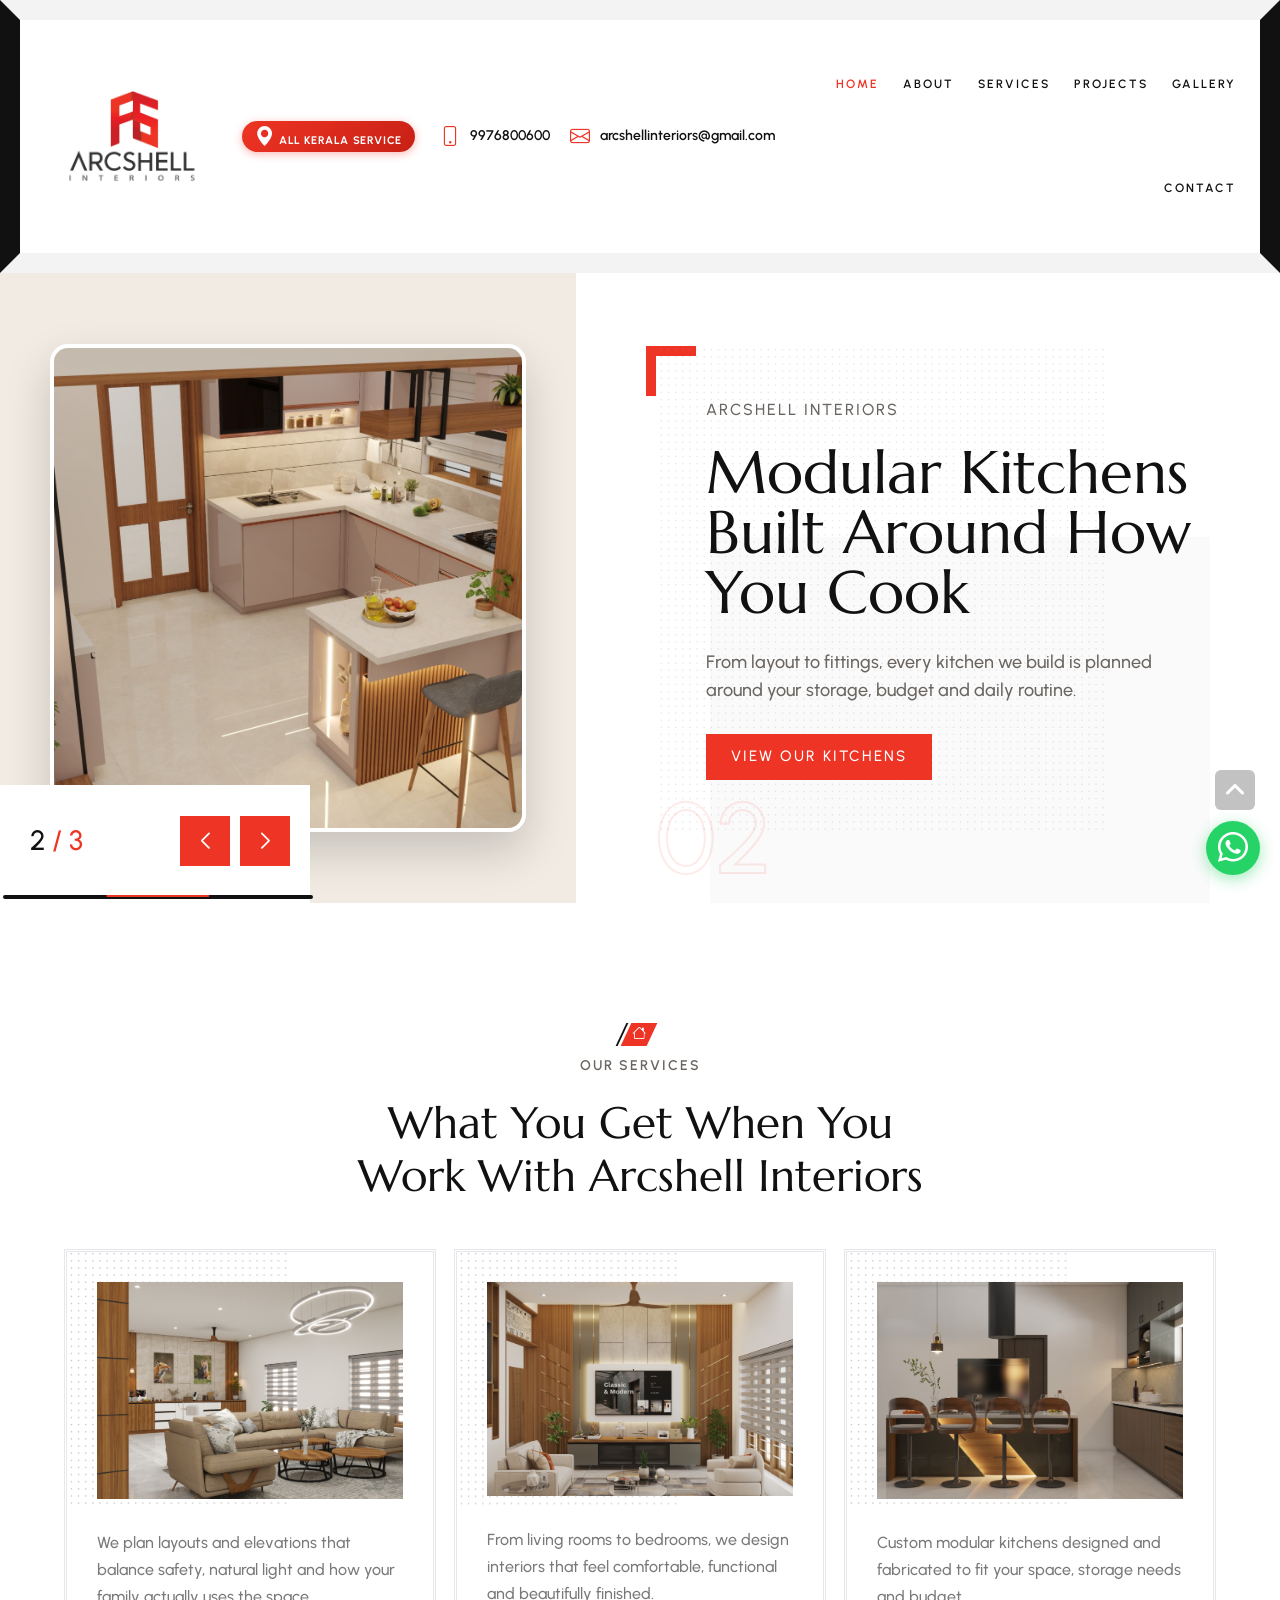
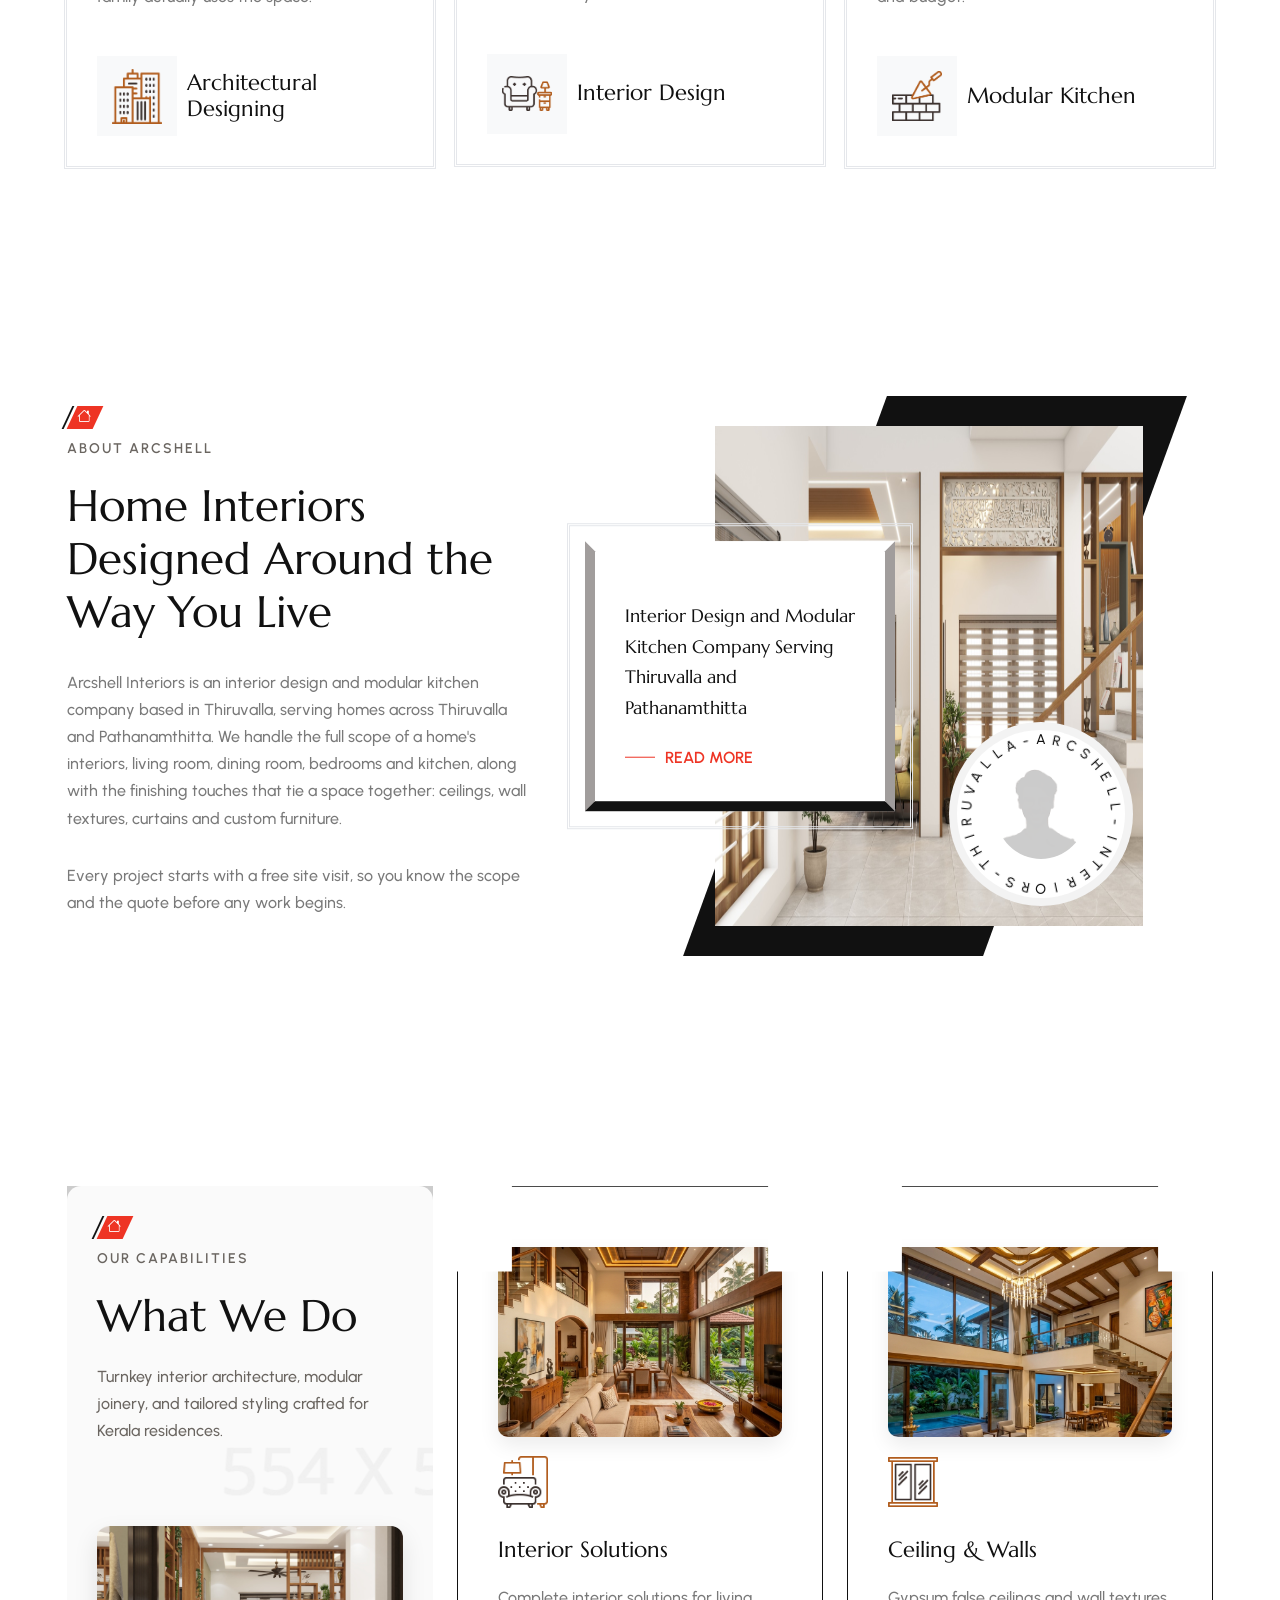
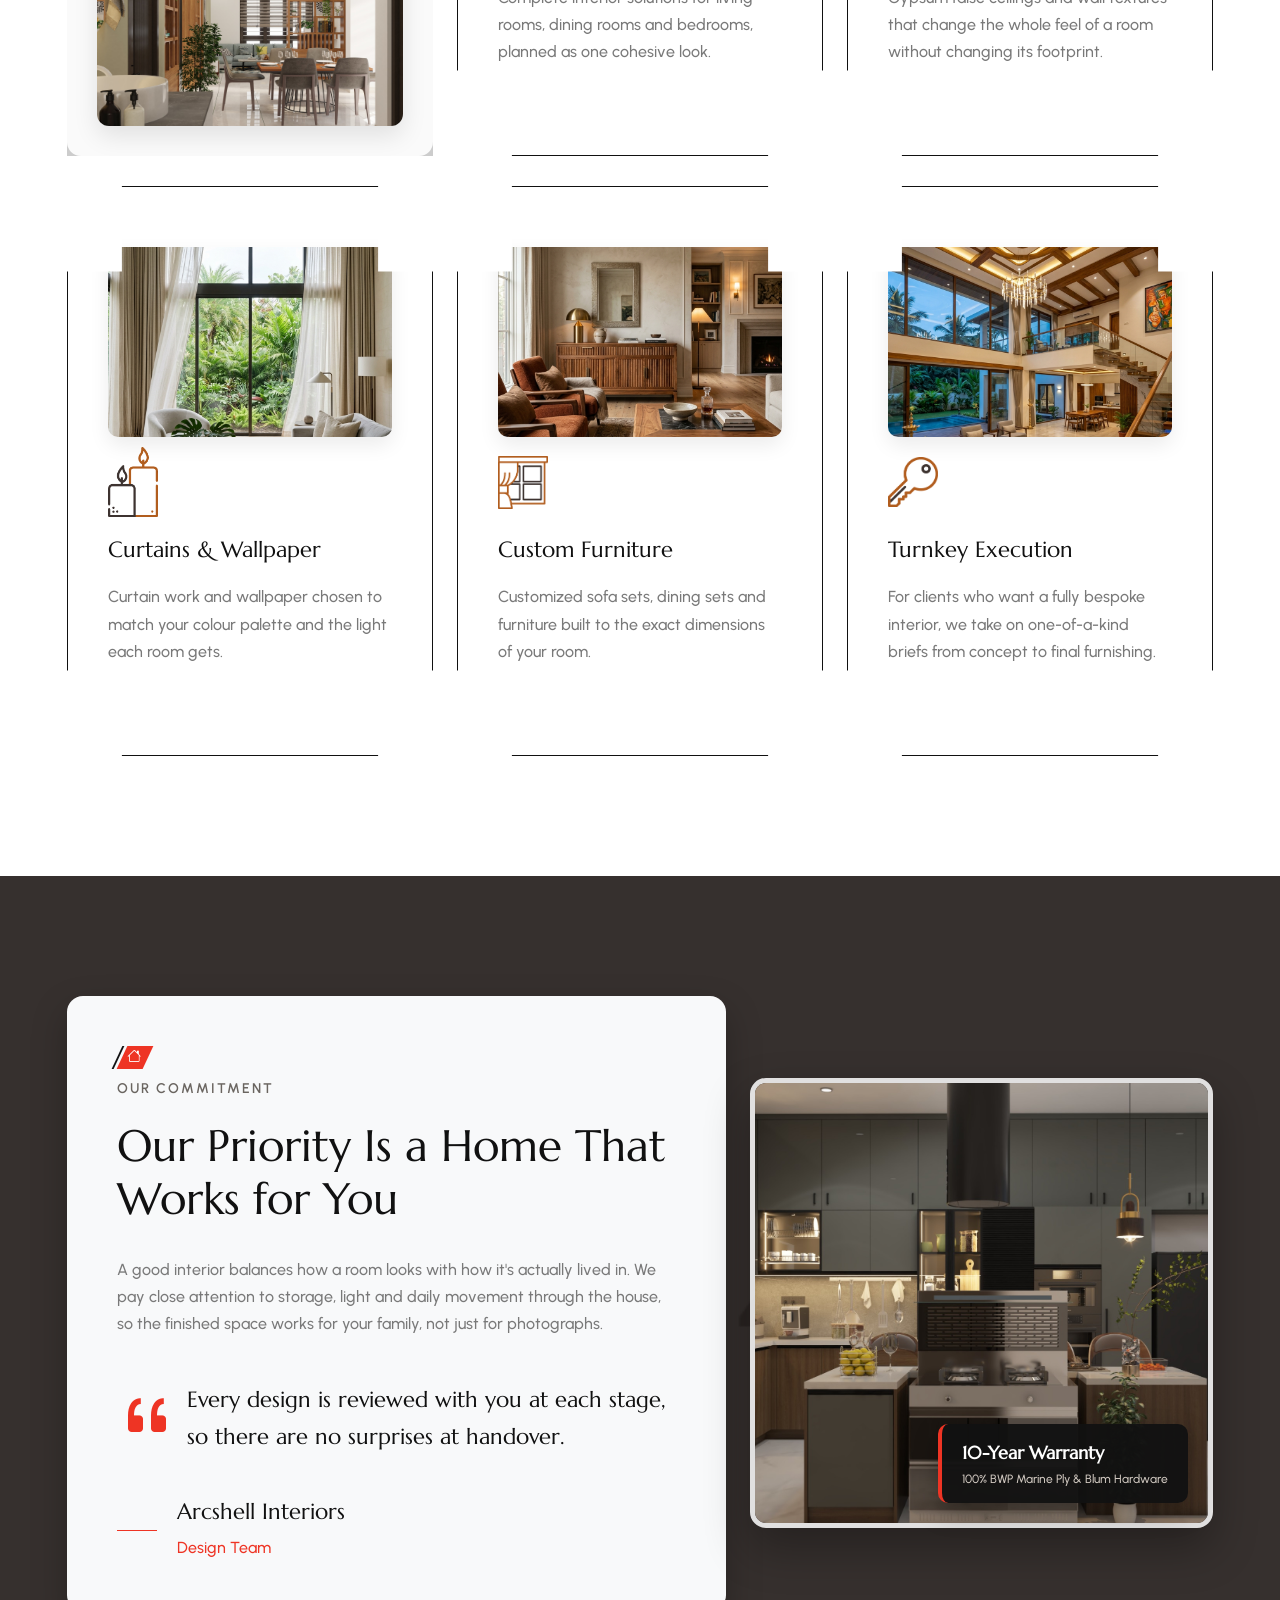
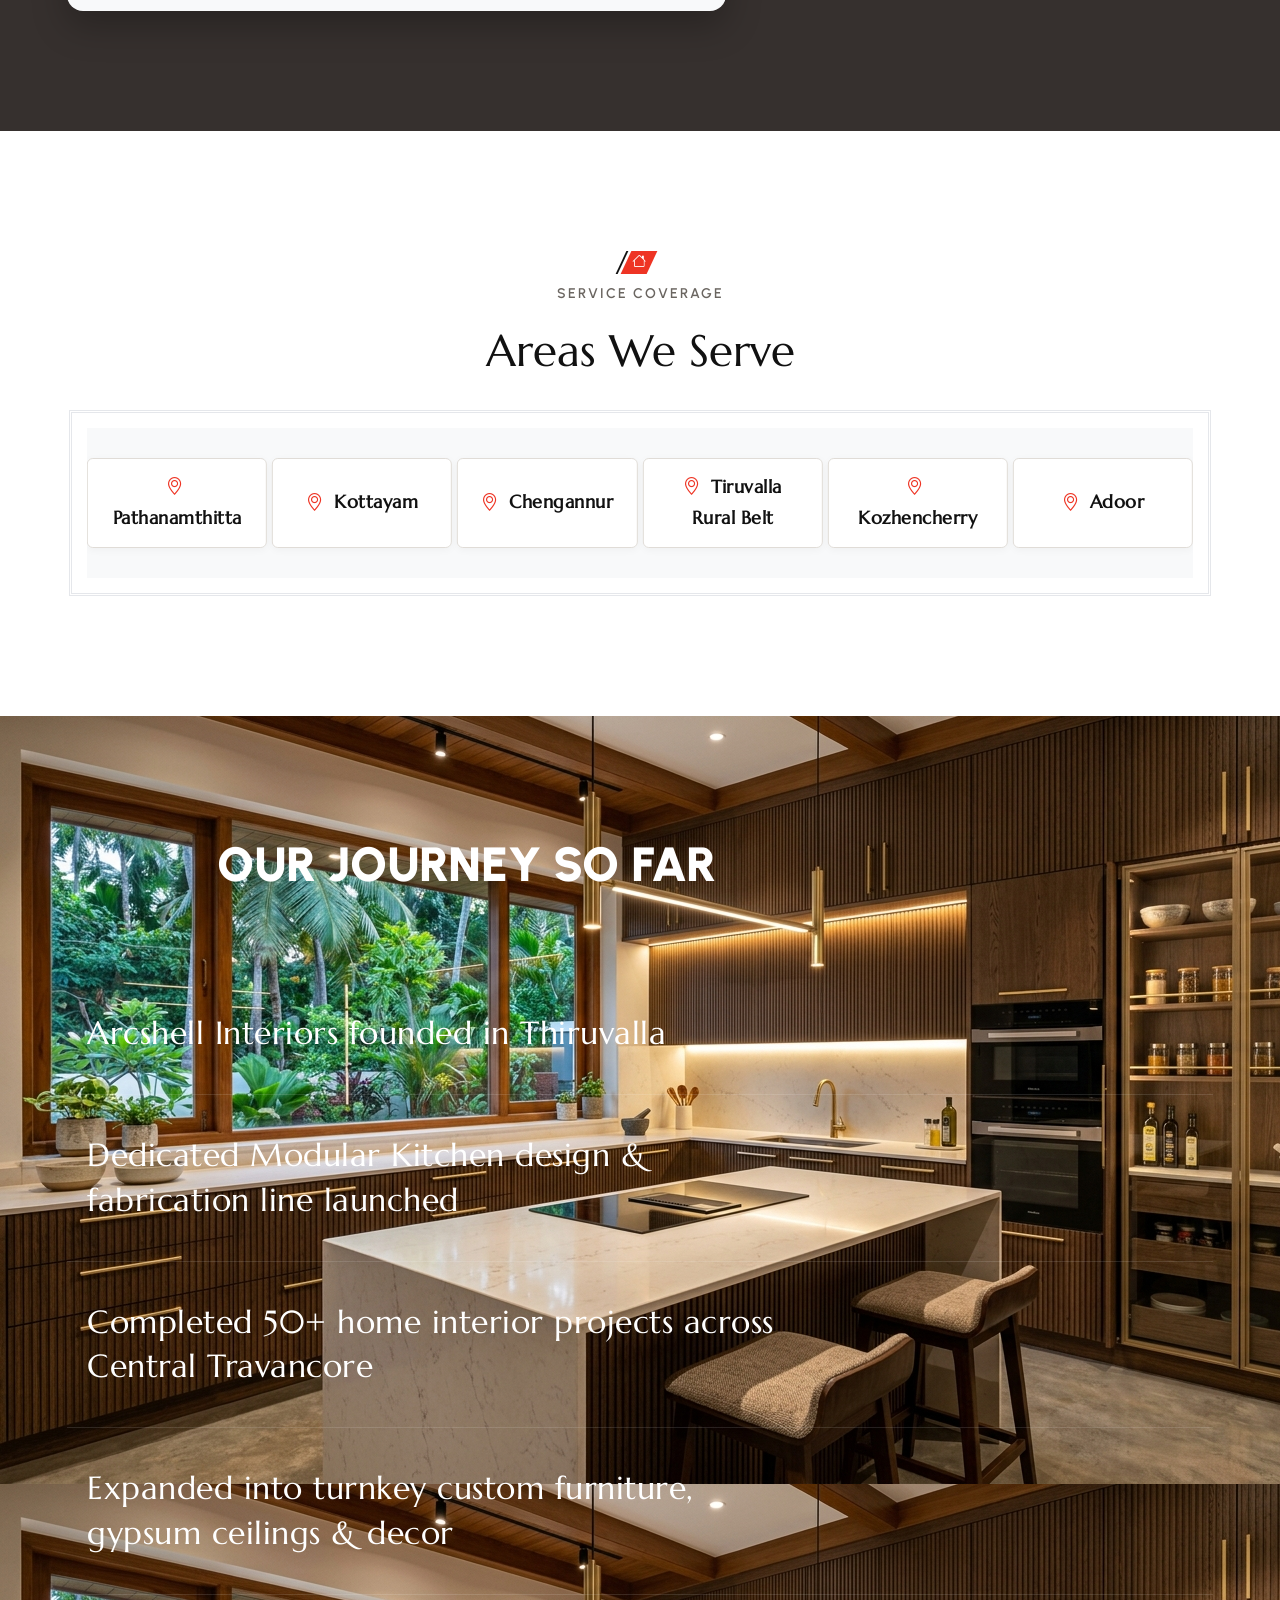
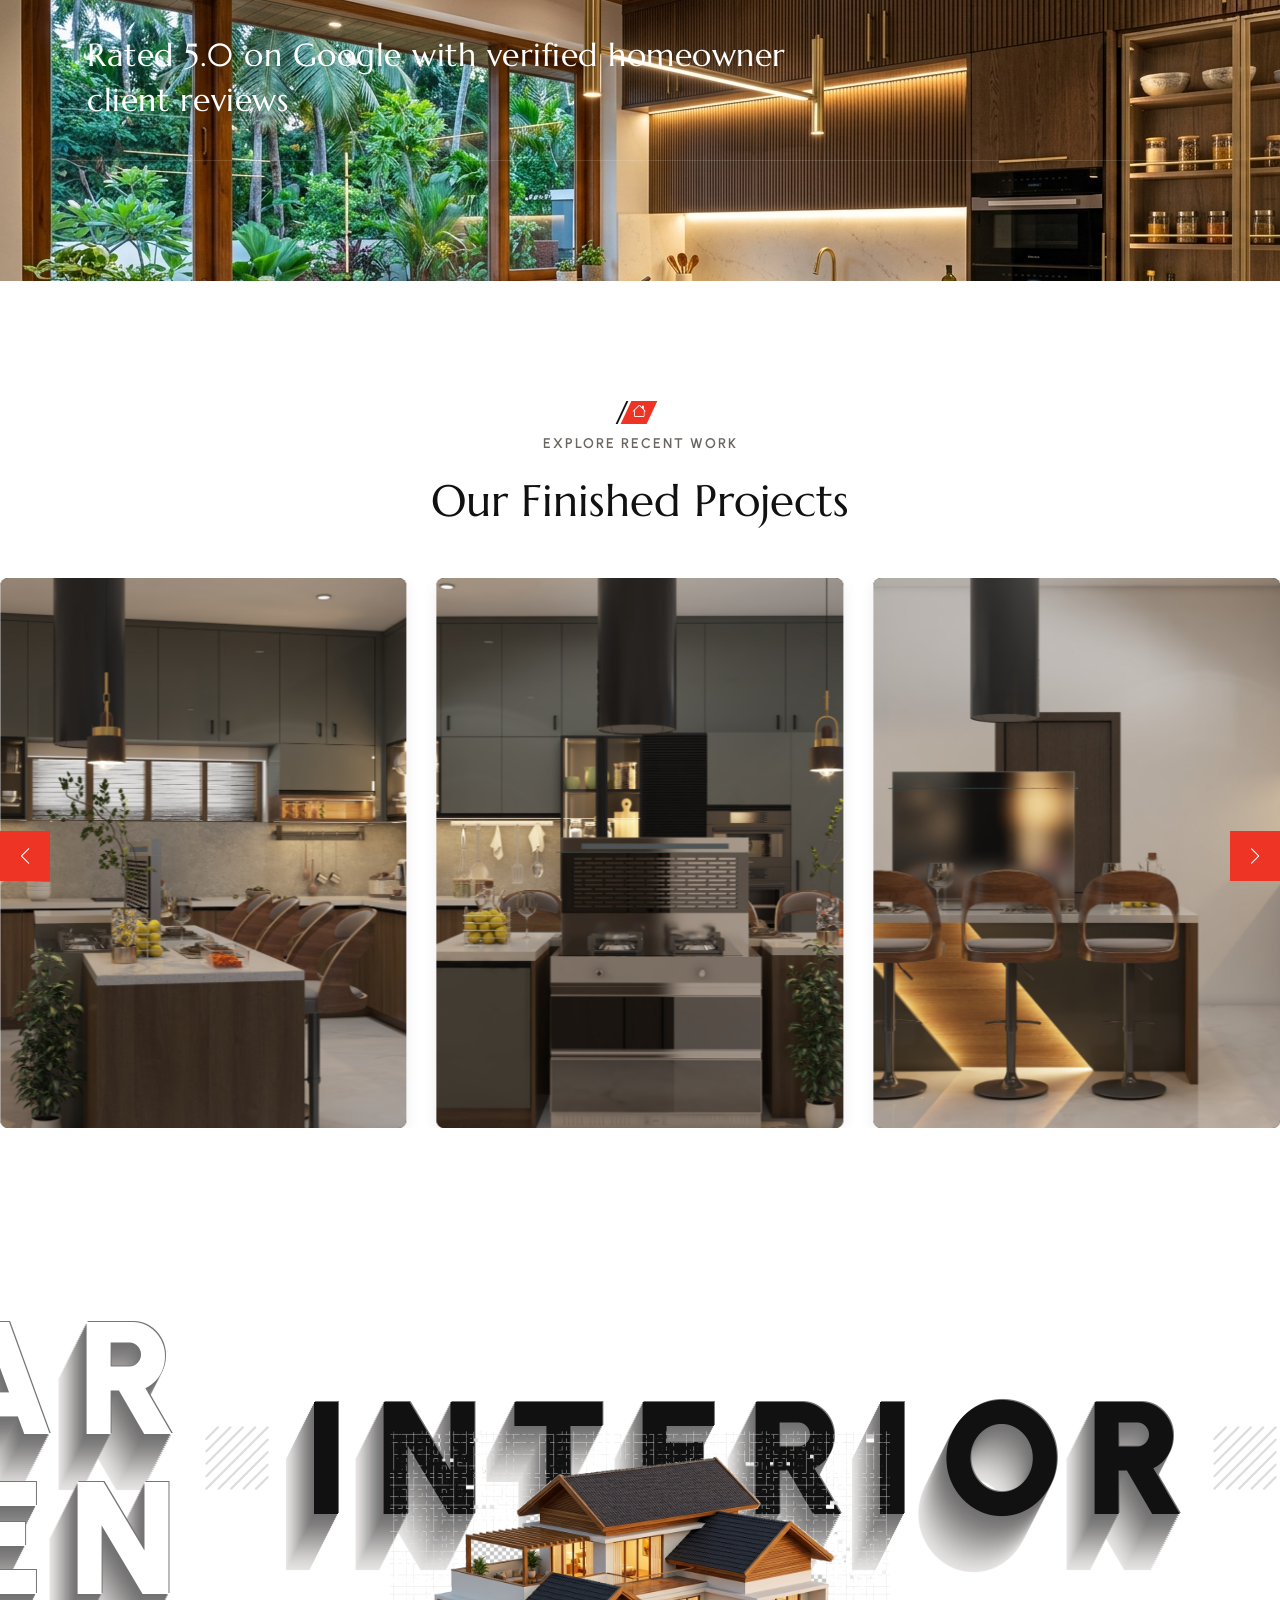
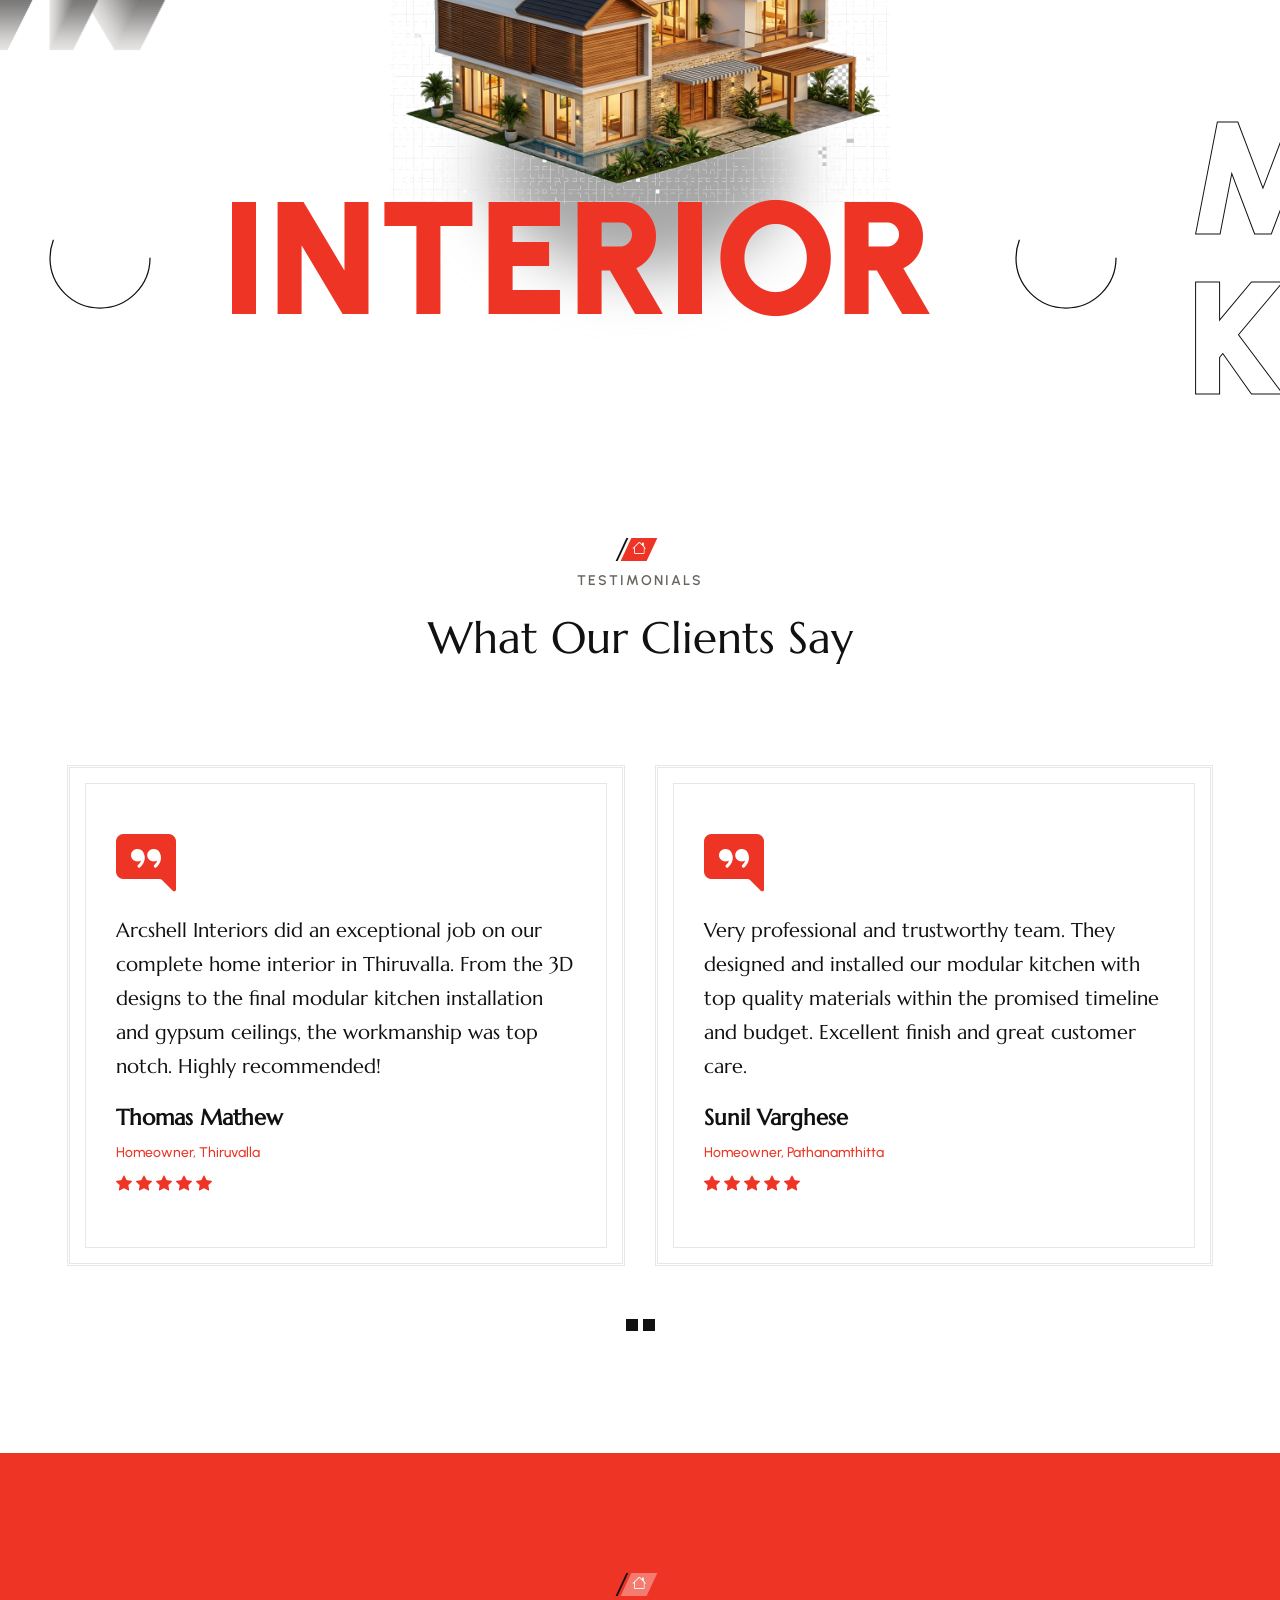
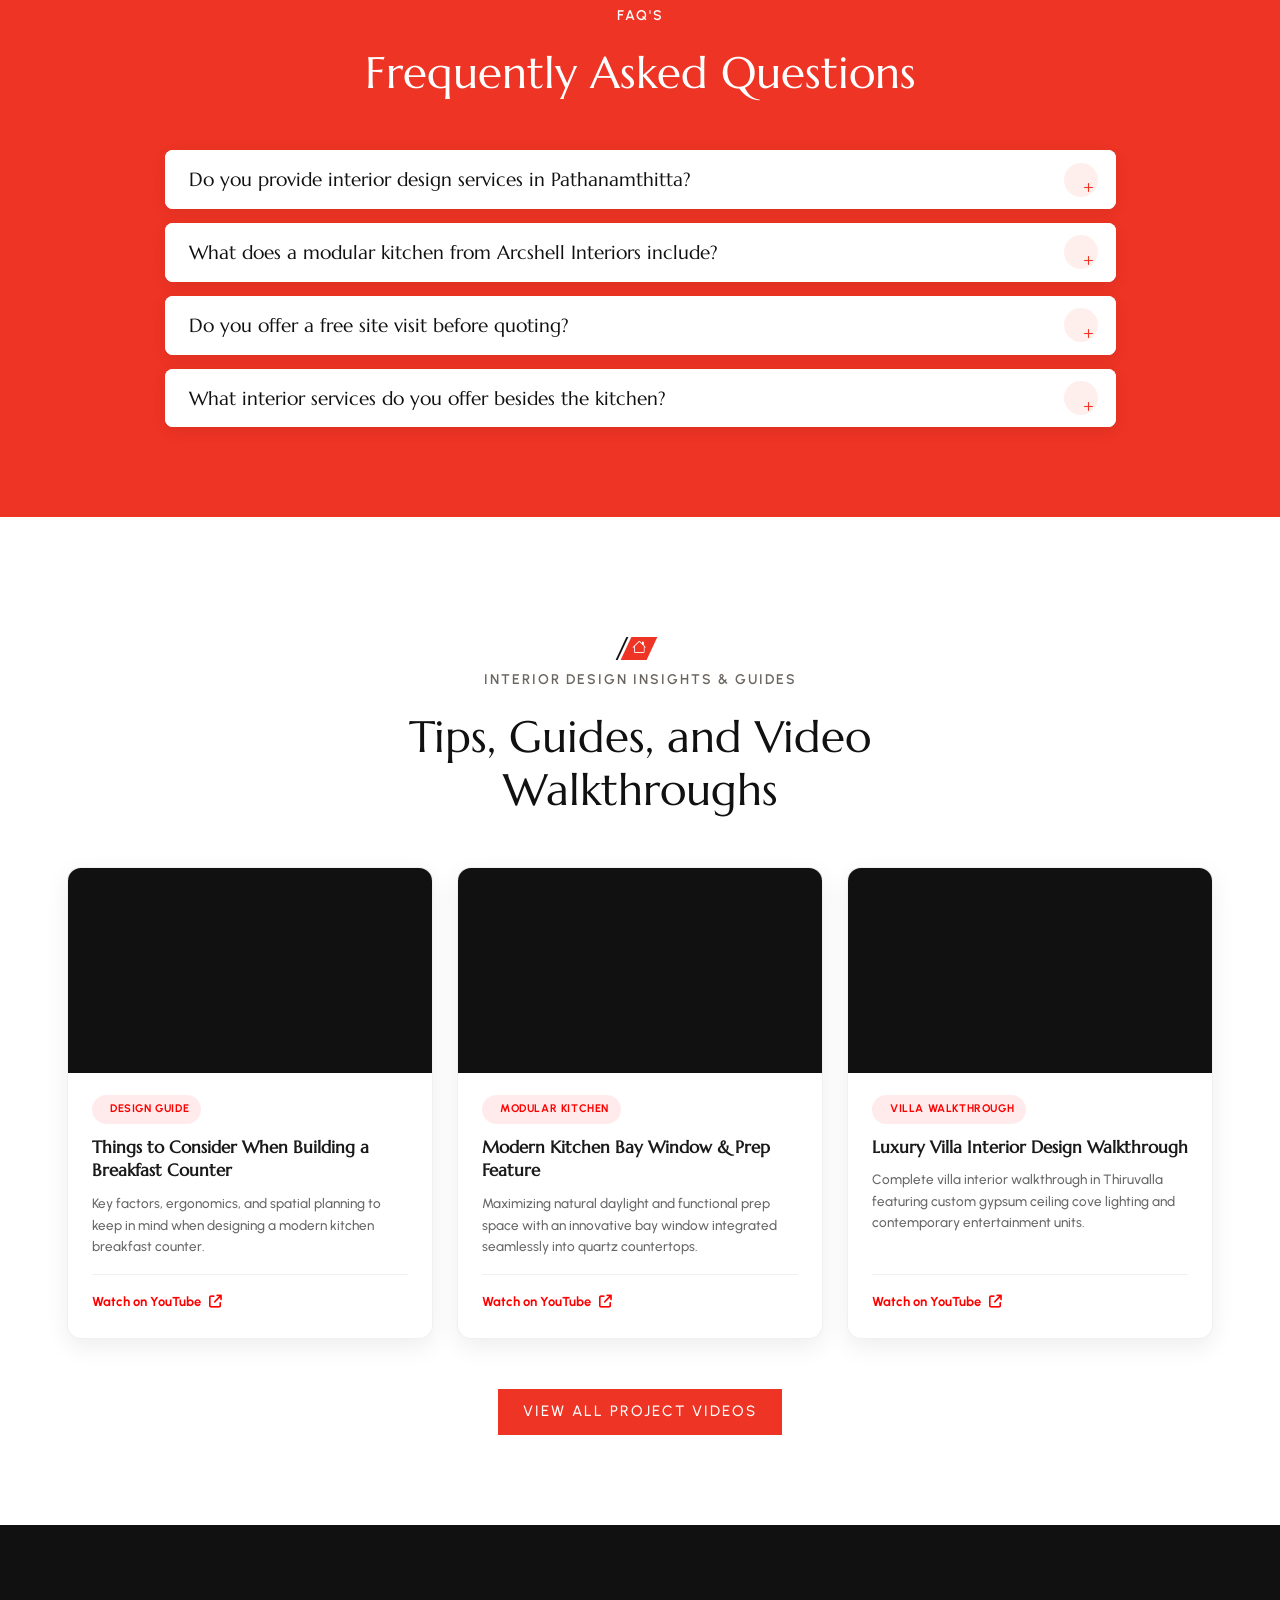
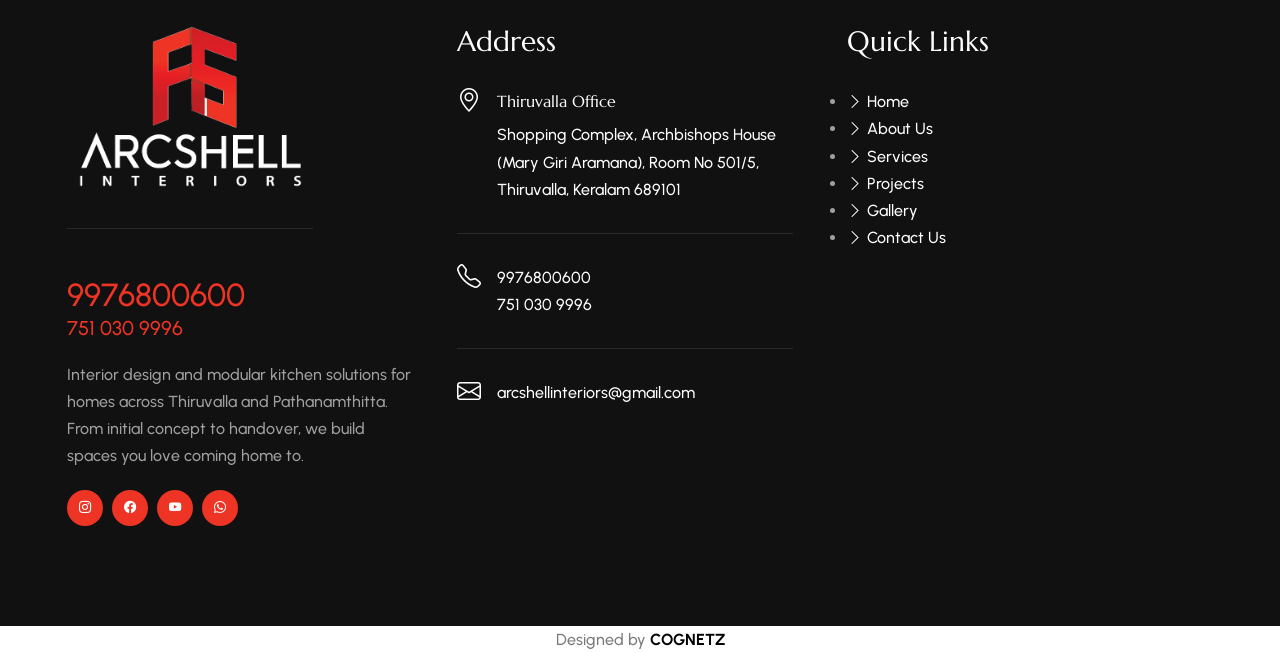
==== commit 45a7be4b: "eighth commit" ====
--- a/index.html
+++ b/index.html
@@ -693,9 +693,9 @@
                                             <h3 class="title">Arcshell Interiors</h3>
                                             <span>Design Team</span>
                                         </div>
-                                        <div class="twm-ab2-au-sign">
+                                        <!-- <div class="twm-ab2-au-sign">
                                             <img src="images/sign-pic.png" alt="Arcshell Interiors Signature">
-                                        </div>
+                                        </div> -->
                                     </div>
                                 </div>
                             </div>
--- a/css/style.css
+++ b/css/style.css
@@ -13793,11 +13793,13 @@
   align-items: center !important;
 }
 
-.header-style-2 .header-nav .nav > li > a {
-  padding: 44px 16px !important;
-}
-
-@media (max-width: 1440px) {
+@media (min-width: 992px) {
+  .header-style-2 .header-nav .nav > li > a {
+    padding: 44px 16px !important;
+  }
+}
+
+@media (min-width: 992px) and (max-width: 1440px) {
   .header-style-2 .header-nav .nav > li > a {
     padding: 42px 12px !important;
   }
@@ -13808,6 +13810,9 @@
     height: auto !important;
     min-height: 85px !important;
   }
+}
+
+@media (min-width: 992px) and (max-width: 1200px) {
   .header-style-2 .header-nav .nav > li > a {
     padding: 38px 10px !important;
   }
@@ -13875,8 +13880,52 @@
   max-height: 75px !important;
 }
 
-.header-style-2.is-fixed .header-nav .nav > li > a {
-  padding: 30px 12px !important;
+@media (min-width: 992px) {
+  .header-style-2.is-fixed .header-nav .nav > li > a {
+    padding: 30px 12px !important;
+  }
+}
+
+/* Mobile Sidebar Drawer Navigation Item Spacing Fix */
+@media (max-width: 991px) {
+  .header-style-2.mobile-sider-drawer-menu .header-nav,
+  .mobile-sider-drawer-menu .header-nav {
+    padding: 25px 0 20px 0 !important;
+  }
+  .header-style-2.mobile-sider-drawer-menu .header-nav .nav,
+  .mobile-sider-drawer-menu .header-nav .nav {
+    padding: 0 !important;
+    margin: 0 !important;
+    display: block !important;
+    height: auto !important;
+  }
+  .header-style-2.mobile-sider-drawer-menu .header-nav .nav > li,
+  .header-style-2 .header-nav .nav > li,
+  .mobile-sider-drawer-menu .header-nav .nav > li {
+    margin: 0 !important;
+    padding: 0 !important;
+    display: block !important;
+    width: 100% !important;
+    float: none !important;
+  }
+  .header-style-2.mobile-sider-drawer-menu .header-nav .nav > li > a,
+  .header-style-2.is-fixed .header-nav .nav > li > a,
+  .header-style-2 .header-nav .nav > li > a,
+  .mobile-sider-drawer-menu .header-nav .nav > li > a,
+  .mobile-sider-drawer-menu.is-fixed .header-nav .nav > li > a {
+    padding: 10px 20px !important;
+    margin: 0 !important;
+    line-height: 22px !important;
+    font-size: 13.5px !important;
+    font-weight: 600 !important;
+    display: block !important;
+    letter-spacing: 1.5px !important;
+    border-bottom: 1px solid rgba(0, 0, 0, 0.06) !important;
+  }
+  .header-style-2.mobile-sider-drawer-menu .header-nav .nav > li:last-child > a,
+  .mobile-sider-drawer-menu .header-nav .nav > li:last-child > a {
+    border-bottom: none !important;
+  }
 }
 
 @keyframes mainBar_on_scrollAnimatio {
